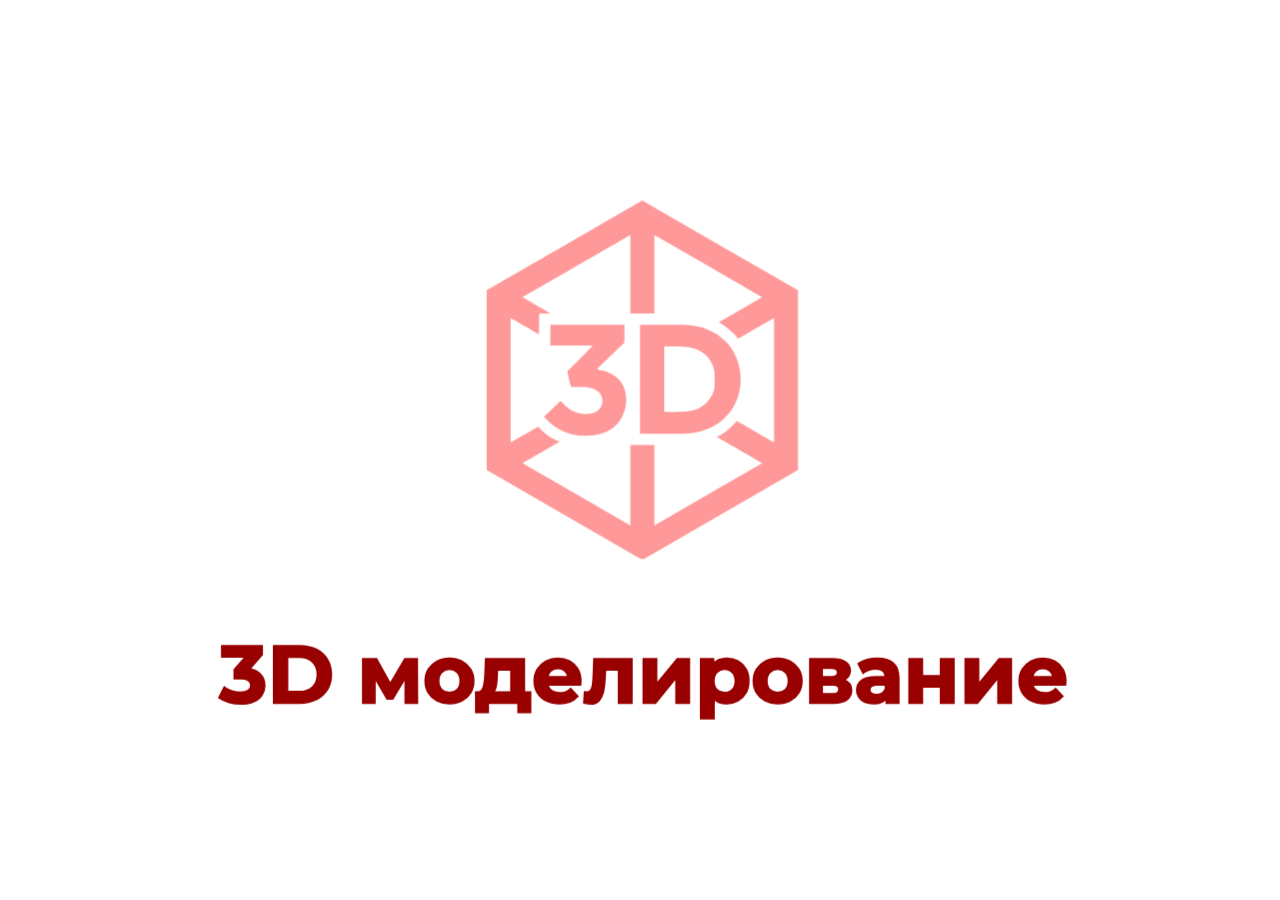
==== resources/animations/3dModelling.html @ aca8a54b "added main animations" ====
<html xmlns="http://www.w3.org/1999/xhtml">
<meta charset="UTF-8">
<head>
    <style>
        body{
            background-color:#ffffff;
            margin: 0px;
            height: 100%;
            overflow: hidden;
        }
        #lottie{
            background-color:#ffffff;
            width:100%;
            height:100%;
            display:block;
            overflow: hidden;
            transform: translate3d(0,0,0);
            text-align: center;
            opacity: 1;
        }

    </style>
</head>
<body>
<!-- build:scripto --><script>"undefined"!=typeof navigator&&function(t,e){"object"==typeof exports&&"undefined"!=typeof module?module.exports=e():"function"==typeof define&&define.amd?define(e):(t="undefined"!=typeof globalThis?globalThis:t||self).lottie=e()}(this,(function(){"use strict";var svgNS="http://www.w3.org/2000/svg",locationHref="",_useWebWorker=!1,initialDefaultFrame=-999999,setWebWorker=function(t){_useWebWorker=!!t},getWebWorker=function(){return _useWebWorker},setLocationHref=function(t){locationHref=t},getLocationHref=function(){return locationHref};function createTag(t){return document.createElement(t)}function extendPrototype(t,e){var i,r,s=t.length;for(i=0;i<s;i+=1)for(var a in r=t[i].prototype)Object.prototype.hasOwnProperty.call(r,a)&&(e.prototype[a]=r[a])}function getDescriptor(t,e){return Object.getOwnPropertyDescriptor(t,e)}function createProxyFunction(t){function e(){}return e.prototype=t,e}var audioControllerFactory=function(){function t(t){this.audios=[],this.audioFactory=t,this._volume=1,this._isMuted=!1}return t.prototype={addAudio:function(t){this.audios.push(t)},pause:function(){var t,e=this.audios.length;for(t=0;t<e;t+=1)this.audios[t].pause()},resume:function(){var t,e=this.audios.length;for(t=0;t<e;t+=1)this.audios[t].resume()},setRate:function(t){var e,i=this.audios.length;for(e=0;e<i;e+=1)this.audios[e].setRate(t)},createAudio:function(t){return this.audioFactory?this.audioFactory(t):window.Howl?new window.Howl({src:[t]}):{isPlaying:!1,play:function(){this.isPlaying=!0},seek:function(){this.isPlaying=!1},playing:function(){},rate:function(){},setVolume:function(){}}},setAudioFactory:function(t){this.audioFactory=t},setVolume:function(t){this._volume=t,this._updateVolume()},mute:function(){this._isMuted=!0,this._updateVolume()},unmute:function(){this._isMuted=!1,this._updateVolume()},getVolume:function(){return this._volume},_updateVolume:function(){var t,e=this.audios.length;for(t=0;t<e;t+=1)this.audios[t].volume(this._volume*(this._isMuted?0:1))}},function(){return new t}}(),createTypedArray=function(){function t(t,e){var i,r=0,s=[];switch(t){case"int16":case"uint8c":i=1;break;default:i=1.1}for(r=0;r<e;r+=1)s.push(i);return s}return"function"==typeof Uint8ClampedArray&&"function"==typeof Float32Array?function(e,i){return"float32"===e?new Float32Array(i):"int16"===e?new Int16Array(i):"uint8c"===e?new Uint8ClampedArray(i):t(e,i)}:t}();function createSizedArray(t){return Array.apply(null,{length:t})}function _typeof$6(t){return _typeof$6="function"==typeof Symbol&&"symbol"==typeof Symbol.iterator?function(t){return typeof t}:function(t){return t&&"function"==typeof Symbol&&t.constructor===Symbol&&t!==Symbol.prototype?"symbol":typeof t},_typeof$6(t)}var subframeEnabled=!0,expressionsPlugin=null,expressionsInterfaces=null,idPrefix$1="",isSafari=/^((?!chrome|android).)*safari/i.test(navigator.userAgent),_shouldRoundValues=!1,bmPow=Math.pow,bmSqrt=Math.sqrt,bmFloor=Math.floor,bmMax=Math.max,bmMin=Math.min,BMMath={};function ProjectInterface$1(){return{}}!function(){var t,e=["abs","acos","acosh","asin","asinh","atan","atanh","atan2","ceil","cbrt","expm1","clz32","cos","cosh","exp","floor","fround","hypot","imul","log","log1p","log2","log10","max","min","pow","random","round","sign","sin","sinh","sqrt","tan","tanh","trunc","E","LN10","LN2","LOG10E","LOG2E","PI","SQRT1_2","SQRT2"],i=e.length;for(t=0;t<i;t+=1)BMMath[e[t]]=Math[e[t]]}(),BMMath.random=Math.random,BMMath.abs=function(t){if("object"===_typeof$6(t)&&t.length){var e,i=createSizedArray(t.length),r=t.length;for(e=0;e<r;e+=1)i[e]=Math.abs(t[e]);return i}return Math.abs(t)};var defaultCurveSegments=150,degToRads=Math.PI/180,roundCorner=.5519;function roundValues(t){_shouldRoundValues=!!t}function bmRnd(t){return _shouldRoundValues?Math.round(t):t}function styleDiv(t){t.style.position="absolute",t.style.top=0,t.style.left=0,t.style.display="block",t.style.transformOrigin="0 0",t.style.webkitTransformOrigin="0 0",t.style.backfaceVisibility="visible",t.style.webkitBackfaceVisibility="visible",t.style.transformStyle="preserve-3d",t.style.webkitTransformStyle="preserve-3d",t.style.mozTransformStyle="preserve-3d"}function BMEnterFrameEvent(t,e,i,r){this.type=t,this.currentTime=e,this.totalTime=i,this.direction=r<0?-1:1}function BMCompleteEvent(t,e){this.type=t,this.direction=e<0?-1:1}function BMCompleteLoopEvent(t,e,i,r){this.type=t,this.currentLoop=i,this.totalLoops=e,this.direction=r<0?-1:1}function BMSegmentStartEvent(t,e,i){this.type=t,this.firstFrame=e,this.totalFrames=i}function BMDestroyEvent(t,e){this.type=t,this.target=e}function BMRenderFrameErrorEvent(t,e){this.type="renderFrameError",this.nativeError=t,this.currentTime=e}function BMConfigErrorEvent(t){this.type="configError",this.nativeError=t}function BMAnimationConfigErrorEvent(t,e){this.type=t,this.nativeError=e}var createElementID=(_count=0,function(){return idPrefix$1+"__lottie_element_"+(_count+=1)}),_count;function HSVtoRGB(t,e,i){var r,s,a,n,o,h,l,p;switch(h=i*(1-e),l=i*(1-(o=6*t-(n=Math.floor(6*t)))*e),p=i*(1-(1-o)*e),n%6){case 0:r=i,s=p,a=h;break;case 1:r=l,s=i,a=h;break;case 2:r=h,s=i,a=p;break;case 3:r=h,s=l,a=i;break;case 4:r=p,s=h,a=i;break;case 5:r=i,s=h,a=l}return[r,s,a]}function RGBtoHSV(t,e,i){var r,s=Math.max(t,e,i),a=Math.min(t,e,i),n=s-a,o=0===s?0:n/s,h=s/255;switch(s){case a:r=0;break;case t:r=e-i+n*(e<i?6:0),r/=6*n;break;case e:r=i-t+2*n,r/=6*n;break;case i:r=t-e+4*n,r/=6*n}return[r,o,h]}function addSaturationToRGB(t,e){var i=RGBtoHSV(255*t[0],255*t[1],255*t[2]);return i[1]+=e,i[1]>1?i[1]=1:i[1]<=0&&(i[1]=0),HSVtoRGB(i[0],i[1],i[2])}function addBrightnessToRGB(t,e){var i=RGBtoHSV(255*t[0],255*t[1],255*t[2]);return i[2]+=e,i[2]>1?i[2]=1:i[2]<0&&(i[2]=0),HSVtoRGB(i[0],i[1],i[2])}function addHueToRGB(t,e){var i=RGBtoHSV(255*t[0],255*t[1],255*t[2]);return i[0]+=e/360,i[0]>1?i[0]-=1:i[0]<0&&(i[0]+=1),HSVtoRGB(i[0],i[1],i[2])}var rgbToHex=function(){var t,e,i=[];for(t=0;t<256;t+=1)e=t.toString(16),i[t]=1===e.length?"0"+e:e;return function(t,e,r){return t<0&&(t=0),e<0&&(e=0),r<0&&(r=0),"#"+i[t]+i[e]+i[r]}}(),setSubframeEnabled=function(t){subframeEnabled=!!t},getSubframeEnabled=function(){return subframeEnabled},setExpressionsPlugin=function(t){expressionsPlugin=t},getExpressionsPlugin=function(){return expressionsPlugin},setExpressionInterfaces=function(t){expressionsInterfaces=t},getExpressionInterfaces=function(){return expressionsInterfaces},setDefaultCurveSegments=function(t){defaultCurveSegments=t},getDefaultCurveSegments=function(){return defaultCurveSegments},setIdPrefix=function(t){idPrefix$1=t},getIdPrefix=function(){return idPrefix$1};function createNS(t){return document.createElementNS(svgNS,t)}function _typeof$5(t){return _typeof$5="function"==typeof Symbol&&"symbol"==typeof Symbol.iterator?function(t){return typeof t}:function(t){return t&&"function"==typeof Symbol&&t.constructor===Symbol&&t!==Symbol.prototype?"symbol":typeof t},_typeof$5(t)}var dataManager=function(){var t,e,i=1,r=[],s={onmessage:function(){},postMessage:function(e){t({data:e})}},a={postMessage:function(t){s.onmessage({data:t})}};function n(){e||(e=function(e){if(window.Worker&&window.Blob&&getWebWorker()){var i=new Blob(["var _workerSelf = self; self.onmessage = ",e.toString()],{type:"text/javascript"}),r=URL.createObjectURL(i);return new Worker(r)}return t=e,s}((function(t){if(a.dataManager||(a.dataManager=function(){function t(s,a){var n,o,h,l,p,m,c=s.length;for(o=0;o<c;o+=1)if("ks"in(n=s[o])&&!n.completed){if(n.completed=!0,n.hasMask){var d=n.masksProperties;for(l=d.length,h=0;h<l;h+=1)if(d[h].pt.k.i)r(d[h].pt.k);else for(m=d[h].pt.k.length,p=0;p<m;p+=1)d[h].pt.k[p].s&&r(d[h].pt.k[p].s[0]),d[h].pt.k[p].e&&r(d[h].pt.k[p].e[0])}0===n.ty?(n.layers=e(n.refId,a),t(n.layers,a)):4===n.ty?i(n.shapes):5===n.ty&&f(n)}}function e(t,e){var i=function(t,e){for(var i=0,r=e.length;i<r;){if(e[i].id===t)return e[i];i+=1}return null}(t,e);return i?i.layers.__used?JSON.parse(JSON.stringify(i.layers)):(i.layers.__used=!0,i.layers):null}function i(t){var e,s,a;for(e=t.length-1;e>=0;e-=1)if("sh"===t[e].ty)if(t[e].ks.k.i)r(t[e].ks.k);else for(a=t[e].ks.k.length,s=0;s<a;s+=1)t[e].ks.k[s].s&&r(t[e].ks.k[s].s[0]),t[e].ks.k[s].e&&r(t[e].ks.k[s].e[0]);else"gr"===t[e].ty&&i(t[e].it)}function r(t){var e,i=t.i.length;for(e=0;e<i;e+=1)t.i[e][0]+=t.v[e][0],t.i[e][1]+=t.v[e][1],t.o[e][0]+=t.v[e][0],t.o[e][1]+=t.v[e][1]}function s(t,e){var i=e?e.split("."):[100,100,100];return t[0]>i[0]||!(i[0]>t[0])&&(t[1]>i[1]||!(i[1]>t[1])&&(t[2]>i[2]||!(i[2]>t[2])&&null))}var a,n=function(){var t=[4,4,14];function e(t){var e,i,r,s=t.length;for(e=0;e<s;e+=1)5===t[e].ty&&(r=void 0,r=(i=t[e]).t.d,i.t.d={k:[{s:r,t:0}]})}return function(i){if(s(t,i.v)&&(e(i.layers),i.assets)){var r,a=i.assets.length;for(r=0;r<a;r+=1)i.assets[r].layers&&e(i.assets[r].layers)}}}(),o=(a=[4,7,99],function(t){if(t.chars&&!s(a,t.v)){var e,r=t.chars.length;for(e=0;e<r;e+=1){var n=t.chars[e];n.data&&n.data.shapes&&(i(n.data.shapes),n.data.ip=0,n.data.op=99999,n.data.st=0,n.data.sr=1,n.data.ks={p:{k:[0,0],a:0},s:{k:[100,100],a:0},a:{k:[0,0],a:0},r:{k:0,a:0},o:{k:100,a:0}},t.chars[e].t||(n.data.shapes.push({ty:"no"}),n.data.shapes[0].it.push({p:{k:[0,0],a:0},s:{k:[100,100],a:0},a:{k:[0,0],a:0},r:{k:0,a:0},o:{k:100,a:0},sk:{k:0,a:0},sa:{k:0,a:0},ty:"tr"})))}}}),h=function(){var t=[5,7,15];function e(t){var e,i,r=t.length;for(e=0;e<r;e+=1)5===t[e].ty&&(i=void 0,"number"==typeof(i=t[e].t.p).a&&(i.a={a:0,k:i.a}),"number"==typeof i.p&&(i.p={a:0,k:i.p}),"number"==typeof i.r&&(i.r={a:0,k:i.r}))}return function(i){if(s(t,i.v)&&(e(i.layers),i.assets)){var r,a=i.assets.length;for(r=0;r<a;r+=1)i.assets[r].layers&&e(i.assets[r].layers)}}}(),l=function(){var t=[4,1,9];function e(t){var i,r,s,a=t.length;for(i=0;i<a;i+=1)if("gr"===t[i].ty)e(t[i].it);else if("fl"===t[i].ty||"st"===t[i].ty)if(t[i].c.k&&t[i].c.k[0].i)for(s=t[i].c.k.length,r=0;r<s;r+=1)t[i].c.k[r].s&&(t[i].c.k[r].s[0]/=255,t[i].c.k[r].s[1]/=255,t[i].c.k[r].s[2]/=255,t[i].c.k[r].s[3]/=255),t[i].c.k[r].e&&(t[i].c.k[r].e[0]/=255,t[i].c.k[r].e[1]/=255,t[i].c.k[r].e[2]/=255,t[i].c.k[r].e[3]/=255);else t[i].c.k[0]/=255,t[i].c.k[1]/=255,t[i].c.k[2]/=255,t[i].c.k[3]/=255}function i(t){var i,r=t.length;for(i=0;i<r;i+=1)4===t[i].ty&&e(t[i].shapes)}return function(e){if(s(t,e.v)&&(i(e.layers),e.assets)){var r,a=e.assets.length;for(r=0;r<a;r+=1)e.assets[r].layers&&i(e.assets[r].layers)}}}(),p=function(){var t=[4,4,18];function e(t){var i,r,s;for(i=t.length-1;i>=0;i-=1)if("sh"===t[i].ty)if(t[i].ks.k.i)t[i].ks.k.c=t[i].closed;else for(s=t[i].ks.k.length,r=0;r<s;r+=1)t[i].ks.k[r].s&&(t[i].ks.k[r].s[0].c=t[i].closed),t[i].ks.k[r].e&&(t[i].ks.k[r].e[0].c=t[i].closed);else"gr"===t[i].ty&&e(t[i].it)}function i(t){var i,r,s,a,n,o,h=t.length;for(r=0;r<h;r+=1){if((i=t[r]).hasMask){var l=i.masksProperties;for(a=l.length,s=0;s<a;s+=1)if(l[s].pt.k.i)l[s].pt.k.c=l[s].cl;else for(o=l[s].pt.k.length,n=0;n<o;n+=1)l[s].pt.k[n].s&&(l[s].pt.k[n].s[0].c=l[s].cl),l[s].pt.k[n].e&&(l[s].pt.k[n].e[0].c=l[s].cl)}4===i.ty&&e(i.shapes)}}return function(e){if(s(t,e.v)&&(i(e.layers),e.assets)){var r,a=e.assets.length;for(r=0;r<a;r+=1)e.assets[r].layers&&i(e.assets[r].layers)}}}();function f(t){0===t.t.a.length&&t.t.p}var m={completeData:function(i){i.__complete||(l(i),n(i),o(i),h(i),p(i),t(i.layers,i.assets),function(i,r){if(i){var s=0,a=i.length;for(s=0;s<a;s+=1)1===i[s].t&&(i[s].data.layers=e(i[s].data.refId,r),t(i[s].data.layers,r))}}(i.chars,i.assets),i.__complete=!0)}};return m.checkColors=l,m.checkChars=o,m.checkPathProperties=h,m.checkShapes=p,m.completeLayers=t,m}()),a.assetLoader||(a.assetLoader=function(){function t(t){var e=t.getResponseHeader("content-type");return e&&"json"===t.responseType&&-1!==e.indexOf("json")||t.response&&"object"===_typeof$5(t.response)?t.response:t.response&&"string"==typeof t.response?JSON.parse(t.response):t.responseText?JSON.parse(t.responseText):null}return{load:function(e,i,r,s){var a,n=new XMLHttpRequest;try{n.responseType="json"}catch(t){}n.onreadystatechange=function(){if(4===n.readyState)if(200===n.status)a=t(n),r(a);else try{a=t(n),r(a)}catch(t){s&&s(t)}};try{n.open(["G","E","T"].join(""),e,!0)}catch(t){n.open(["G","E","T"].join(""),i+"/"+e,!0)}n.send()}}}()),"loadAnimation"===t.data.type)a.assetLoader.load(t.data.path,t.data.fullPath,(function(e){a.dataManager.completeData(e),a.postMessage({id:t.data.id,payload:e,status:"success"})}),(function(){a.postMessage({id:t.data.id,status:"error"})}));else if("complete"===t.data.type){var e=t.data.animation;a.dataManager.completeData(e),a.postMessage({id:t.data.id,payload:e,status:"success"})}else"loadData"===t.data.type&&a.assetLoader.load(t.data.path,t.data.fullPath,(function(e){a.postMessage({id:t.data.id,payload:e,status:"success"})}),(function(){a.postMessage({id:t.data.id,status:"error"})}))})),e.onmessage=function(t){var e=t.data,i=e.id,s=r[i];r[i]=null,"success"===e.status?s.onComplete(e.payload):s.onError&&s.onError()})}function o(t,e){var s="processId_"+(i+=1);return r[s]={onComplete:t,onError:e},s}return{loadAnimation:function(t,i,r){n();var s=o(i,r);e.postMessage({type:"loadAnimation",path:t,fullPath:window.location.origin+window.location.pathname,id:s})},loadData:function(t,i,r){n();var s=o(i,r);e.postMessage({type:"loadData",path:t,fullPath:window.location.origin+window.location.pathname,id:s})},completeAnimation:function(t,i,r){n();var s=o(i,r);e.postMessage({type:"complete",animation:t,id:s})}}}(),ImagePreloader=function(){var t=function(){var t=createTag("canvas");t.width=1,t.height=1;var e=t.getContext("2d");return e.fillStyle="rgba(0,0,0,0)",e.fillRect(0,0,1,1),t}();function e(){this.loadedAssets+=1,this.loadedAssets===this.totalImages&&this.loadedFootagesCount===this.totalFootages&&this.imagesLoadedCb&&this.imagesLoadedCb(null)}function i(){this.loadedFootagesCount+=1,this.loadedAssets===this.totalImages&&this.loadedFootagesCount===this.totalFootages&&this.imagesLoadedCb&&this.imagesLoadedCb(null)}function r(t,e,i){var r="";if(t.e)r=t.p;else if(e){var s=t.p;-1!==s.indexOf("images/")&&(s=s.split("/")[1]),r=e+s}else r=i,r+=t.u?t.u:"",r+=t.p;return r}function s(t){var e=0,i=setInterval(function(){(t.getBBox().width||e>500)&&(this._imageLoaded(),clearInterval(i)),e+=1}.bind(this),50)}function a(t){var e={assetData:t},i=r(t,this.assetsPath,this.path);return dataManager.loadData(i,function(t){e.img=t,this._footageLoaded()}.bind(this),function(){e.img={},this._footageLoaded()}.bind(this)),e}function n(){this._imageLoaded=e.bind(this),this._footageLoaded=i.bind(this),this.testImageLoaded=s.bind(this),this.createFootageData=a.bind(this),this.assetsPath="",this.path="",this.totalImages=0,this.totalFootages=0,this.loadedAssets=0,this.loadedFootagesCount=0,this.imagesLoadedCb=null,this.images=[]}return n.prototype={loadAssets:function(t,e){var i;this.imagesLoadedCb=e;var r=t.length;for(i=0;i<r;i+=1)t[i].layers||(t[i].t&&"seq"!==t[i].t?3===t[i].t&&(this.totalFootages+=1,this.images.push(this.createFootageData(t[i]))):(this.totalImages+=1,this.images.push(this._createImageData(t[i]))))},setAssetsPath:function(t){this.assetsPath=t||""},setPath:function(t){this.path=t||""},loadedImages:function(){return this.totalImages===this.loadedAssets},loadedFootages:function(){return this.totalFootages===this.loadedFootagesCount},destroy:function(){this.imagesLoadedCb=null,this.images.length=0},getAsset:function(t){for(var e=0,i=this.images.length;e<i;){if(this.images[e].assetData===t)return this.images[e].img;e+=1}return null},createImgData:function(e){var i=r(e,this.assetsPath,this.path),s=createTag("img");s.crossOrigin="anonymous",s.addEventListener("load",this._imageLoaded,!1),s.addEventListener("error",function(){a.img=t,this._imageLoaded()}.bind(this),!1),s.src=i;var a={img:s,assetData:e};return a},createImageData:function(e){var i=r(e,this.assetsPath,this.path),s=createNS("image");isSafari?this.testImageLoaded(s):s.addEventListener("load",this._imageLoaded,!1),s.addEventListener("error",function(){a.img=t,this._imageLoaded()}.bind(this),!1),s.setAttributeNS("http://www.w3.org/1999/xlink","href",i),this._elementHelper.append?this._elementHelper.append(s):this._elementHelper.appendChild(s);var a={img:s,assetData:e};return a},imageLoaded:e,footageLoaded:i,setCacheType:function(t,e){"svg"===t?(this._elementHelper=e,this._createImageData=this.createImageData.bind(this)):this._createImageData=this.createImgData.bind(this)}},n}();function BaseEvent(){}BaseEvent.prototype={triggerEvent:function(t,e){if(this._cbs[t])for(var i=this._cbs[t],r=0;r<i.length;r+=1)i[r](e)},addEventListener:function(t,e){return this._cbs[t]||(this._cbs[t]=[]),this._cbs[t].push(e),function(){this.removeEventListener(t,e)}.bind(this)},removeEventListener:function(t,e){if(e){if(this._cbs[t]){for(var i=0,r=this._cbs[t].length;i<r;)this._cbs[t][i]===e&&(this._cbs[t].splice(i,1),i-=1,r-=1),i+=1;this._cbs[t].length||(this._cbs[t]=null)}}else this._cbs[t]=null}};var markerParser=function(){function t(t){for(var e,i=t.split("\r\n"),r={},s=0,a=0;a<i.length;a+=1)2===(e=i[a].split(":")).length&&(r[e[0]]=e[1].trim(),s+=1);if(0===s)throw new Error;return r}return function(e){for(var i=[],r=0;r<e.length;r+=1){var s=e[r],a={time:s.tm,duration:s.dr};try{a.payload=JSON.parse(e[r].cm)}catch(i){try{a.payload=t(e[r].cm)}catch(t){a.payload={name:e[r].cm}}}i.push(a)}return i}}(),ProjectInterface=function(){function t(t){this.compositions.push(t)}return function(){function e(t){for(var e=0,i=this.compositions.length;e<i;){if(this.compositions[e].data&&this.compositions[e].data.nm===t)return this.compositions[e].prepareFrame&&this.compositions[e].data.xt&&this.compositions[e].prepareFrame(this.currentFrame),this.compositions[e].compInterface;e+=1}return null}return e.compositions=[],e.currentFrame=0,e.registerComposition=t,e}}(),renderers={},registerRenderer=function(t,e){renderers[t]=e};function getRenderer(t){return renderers[t]}function getRegisteredRenderer(){if(renderers.canvas)return"canvas";for(var t in renderers)if(renderers[t])return t;return""}function _typeof$4(t){return _typeof$4="function"==typeof Symbol&&"symbol"==typeof Symbol.iterator?function(t){return typeof t}:function(t){return t&&"function"==typeof Symbol&&t.constructor===Symbol&&t!==Symbol.prototype?"symbol":typeof t},_typeof$4(t)}var AnimationItem=function(){this._cbs=[],this.name="",this.path="",this.isLoaded=!1,this.currentFrame=0,this.currentRawFrame=0,this.firstFrame=0,this.totalFrames=0,this.frameRate=0,this.frameMult=0,this.playSpeed=1,this.playDirection=1,this.playCount=0,this.animationData={},this.assets=[],this.isPaused=!0,this.autoplay=!1,this.loop=!0,this.renderer=null,this.animationID=createElementID(),this.assetsPath="",this.timeCompleted=0,this.segmentPos=0,this.isSubframeEnabled=getSubframeEnabled(),this.segments=[],this._idle=!0,this._completedLoop=!1,this.projectInterface=ProjectInterface(),this.imagePreloader=new ImagePreloader,this.audioController=audioControllerFactory(),this.markers=[],this.configAnimation=this.configAnimation.bind(this),this.onSetupError=this.onSetupError.bind(this),this.onSegmentComplete=this.onSegmentComplete.bind(this),this.drawnFrameEvent=new BMEnterFrameEvent("drawnFrame",0,0,0),this.expressionsPlugin=getExpressionsPlugin()};extendPrototype([BaseEvent],AnimationItem),AnimationItem.prototype.setParams=function(t){(t.wrapper||t.container)&&(this.wrapper=t.wrapper||t.container);var e="svg";t.animType?e=t.animType:t.renderer&&(e=t.renderer);var i=getRenderer(e);this.renderer=new i(this,t.rendererSettings),this.imagePreloader.setCacheType(e,this.renderer.globalData.defs),this.renderer.setProjectInterface(this.projectInterface),this.animType=e,""===t.loop||null===t.loop||void 0===t.loop||!0===t.loop?this.loop=!0:!1===t.loop?this.loop=!1:this.loop=parseInt(t.loop,10),this.autoplay=!("autoplay"in t)||t.autoplay,this.name=t.name?t.name:"",this.autoloadSegments=!Object.prototype.hasOwnProperty.call(t,"autoloadSegments")||t.autoloadSegments,this.assetsPath=t.assetsPath,this.initialSegment=t.initialSegment,t.audioFactory&&this.audioController.setAudioFactory(t.audioFactory),t.animationData?this.setupAnimation(t.animationData):t.path&&(-1!==t.path.lastIndexOf("\\")?this.path=t.path.substr(0,t.path.lastIndexOf("\\")+1):this.path=t.path.substr(0,t.path.lastIndexOf("/")+1),this.fileName=t.path.substr(t.path.lastIndexOf("/")+1),this.fileName=this.fileName.substr(0,this.fileName.lastIndexOf(".json")),dataManager.loadAnimation(t.path,this.configAnimation,this.onSetupError))},AnimationItem.prototype.onSetupError=function(){this.trigger("data_failed")},AnimationItem.prototype.setupAnimation=function(t){dataManager.completeAnimation(t,this.configAnimation)},AnimationItem.prototype.setData=function(t,e){e&&"object"!==_typeof$4(e)&&(e=JSON.parse(e));var i={wrapper:t,animationData:e},r=t.attributes;i.path=r.getNamedItem("data-animation-path")?r.getNamedItem("data-animation-path").value:r.getNamedItem("data-bm-path")?r.getNamedItem("data-bm-path").value:r.getNamedItem("bm-path")?r.getNamedItem("bm-path").value:"",i.animType=r.getNamedItem("data-anim-type")?r.getNamedItem("data-anim-type").value:r.getNamedItem("data-bm-type")?r.getNamedItem("data-bm-type").value:r.getNamedItem("bm-type")?r.getNamedItem("bm-type").value:r.getNamedItem("data-bm-renderer")?r.getNamedItem("data-bm-renderer").value:r.getNamedItem("bm-renderer")?r.getNamedItem("bm-renderer").value:getRegisteredRenderer()||"canvas";var s=r.getNamedItem("data-anim-loop")?r.getNamedItem("data-anim-loop").value:r.getNamedItem("data-bm-loop")?r.getNamedItem("data-bm-loop").value:r.getNamedItem("bm-loop")?r.getNamedItem("bm-loop").value:"";"false"===s?i.loop=!1:"true"===s?i.loop=!0:""!==s&&(i.loop=parseInt(s,10));var a=r.getNamedItem("data-anim-autoplay")?r.getNamedItem("data-anim-autoplay").value:r.getNamedItem("data-bm-autoplay")?r.getNamedItem("data-bm-autoplay").value:!r.getNamedItem("bm-autoplay")||r.getNamedItem("bm-autoplay").value;i.autoplay="false"!==a,i.name=r.getNamedItem("data-name")?r.getNamedItem("data-name").value:r.getNamedItem("data-bm-name")?r.getNamedItem("data-bm-name").value:r.getNamedItem("bm-name")?r.getNamedItem("bm-name").value:"","false"===(r.getNamedItem("data-anim-prerender")?r.getNamedItem("data-anim-prerender").value:r.getNamedItem("data-bm-prerender")?r.getNamedItem("data-bm-prerender").value:r.getNamedItem("bm-prerender")?r.getNamedItem("bm-prerender").value:"")&&(i.prerender=!1),i.path?this.setParams(i):this.trigger("destroy")},AnimationItem.prototype.includeLayers=function(t){t.op>this.animationData.op&&(this.animationData.op=t.op,this.totalFrames=Math.floor(t.op-this.animationData.ip));var e,i,r=this.animationData.layers,s=r.length,a=t.layers,n=a.length;for(i=0;i<n;i+=1)for(e=0;e<s;){if(r[e].id===a[i].id){r[e]=a[i];break}e+=1}if((t.chars||t.fonts)&&(this.renderer.globalData.fontManager.addChars(t.chars),this.renderer.globalData.fontManager.addFonts(t.fonts,this.renderer.globalData.defs)),t.assets)for(s=t.assets.length,e=0;e<s;e+=1)this.animationData.assets.push(t.assets[e]);this.animationData.__complete=!1,dataManager.completeAnimation(this.animationData,this.onSegmentComplete)},AnimationItem.prototype.onSegmentComplete=function(t){this.animationData=t;var e=getExpressionsPlugin();e&&e.initExpressions(this),this.loadNextSegment()},AnimationItem.prototype.loadNextSegment=function(){var t=this.animationData.segments;if(!t||0===t.length||!this.autoloadSegments)return this.trigger("data_ready"),void(this.timeCompleted=this.totalFrames);var e=t.shift();this.timeCompleted=e.time*this.frameRate;var i=this.path+this.fileName+"_"+this.segmentPos+".json";this.segmentPos+=1,dataManager.loadData(i,this.includeLayers.bind(this),function(){this.trigger("data_failed")}.bind(this))},AnimationItem.prototype.loadSegments=function(){this.animationData.segments||(this.timeCompleted=this.totalFrames),this.loadNextSegment()},AnimationItem.prototype.imagesLoaded=function(){this.trigger("loaded_images"),this.checkLoaded()},AnimationItem.prototype.preloadImages=function(){this.imagePreloader.setAssetsPath(this.assetsPath),this.imagePreloader.setPath(this.path),this.imagePreloader.loadAssets(this.animationData.assets,this.imagesLoaded.bind(this))},AnimationItem.prototype.configAnimation=function(t){if(this.renderer)try{this.animationData=t,this.initialSegment?(this.totalFrames=Math.floor(this.initialSegment[1]-this.initialSegment[0]),this.firstFrame=Math.round(this.initialSegment[0])):(this.totalFrames=Math.floor(this.animationData.op-this.animationData.ip),this.firstFrame=Math.round(this.animationData.ip)),this.renderer.configAnimation(t),t.assets||(t.assets=[]),this.assets=this.animationData.assets,this.frameRate=this.animationData.fr,this.frameMult=this.animationData.fr/1e3,this.renderer.searchExtraCompositions(t.assets),this.markers=markerParser(t.markers||[]),this.trigger("config_ready"),this.preloadImages(),this.loadSegments(),this.updaFrameModifier(),this.waitForFontsLoaded(),this.isPaused&&this.audioController.pause()}catch(t){this.triggerConfigError(t)}},AnimationItem.prototype.waitForFontsLoaded=function(){this.renderer&&(this.renderer.globalData.fontManager.isLoaded?this.checkLoaded():setTimeout(this.waitForFontsLoaded.bind(this),20))},AnimationItem.prototype.checkLoaded=function(){if(!this.isLoaded&&this.renderer.globalData.fontManager.isLoaded&&(this.imagePreloader.loadedImages()||"canvas"!==this.renderer.rendererType)&&this.imagePreloader.loadedFootages()){this.isLoaded=!0;var t=getExpressionsPlugin();t&&t.initExpressions(this),this.renderer.initItems(),setTimeout(function(){this.trigger("DOMLoaded")}.bind(this),0),this.gotoFrame(),this.autoplay&&this.play()}},AnimationItem.prototype.resize=function(t,e){var i="number"==typeof t?t:void 0,r="number"==typeof e?e:void 0;this.renderer.updateContainerSize(i,r)},AnimationItem.prototype.setSubframe=function(t){this.isSubframeEnabled=!!t},AnimationItem.prototype.gotoFrame=function(){this.currentFrame=this.isSubframeEnabled?this.currentRawFrame:~~this.currentRawFrame,this.timeCompleted!==this.totalFrames&&this.currentFrame>this.timeCompleted&&(this.currentFrame=this.timeCompleted),this.trigger("enterFrame"),this.renderFrame(),this.trigger("drawnFrame")},AnimationItem.prototype.renderFrame=function(){if(!1!==this.isLoaded&&this.renderer)try{this.expressionsPlugin&&this.expressionsPlugin.resetFrame(),this.renderer.renderFrame(this.currentFrame+this.firstFrame)}catch(t){this.triggerRenderFrameError(t)}},AnimationItem.prototype.play=function(t){t&&this.name!==t||!0===this.isPaused&&(this.isPaused=!1,this.trigger("_play"),this.audioController.resume(),this._idle&&(this._idle=!1,this.trigger("_active")))},AnimationItem.prototype.pause=function(t){t&&this.name!==t||!1===this.isPaused&&(this.isPaused=!0,this.trigger("_pause"),this._idle=!0,this.trigger("_idle"),this.audioController.pause())},AnimationItem.prototype.togglePause=function(t){t&&this.name!==t||(!0===this.isPaused?this.play():this.pause())},AnimationItem.prototype.stop=function(t){t&&this.name!==t||(this.pause(),this.playCount=0,this._completedLoop=!1,this.setCurrentRawFrameValue(0))},AnimationItem.prototype.getMarkerData=function(t){for(var e,i=0;i<this.markers.length;i+=1)if((e=this.markers[i]).payload&&e.payload.name===t)return e;return null},AnimationItem.prototype.goToAndStop=function(t,e,i){if(!i||this.name===i){var r=Number(t);if(isNaN(r)){var s=this.getMarkerData(t);s&&this.goToAndStop(s.time,!0)}else e?this.setCurrentRawFrameValue(t):this.setCurrentRawFrameValue(t*this.frameModifier);this.pause()}},AnimationItem.prototype.goToAndPlay=function(t,e,i){if(!i||this.name===i){var r=Number(t);if(isNaN(r)){var s=this.getMarkerData(t);s&&(s.duration?this.playSegments([s.time,s.time+s.duration],!0):this.goToAndStop(s.time,!0))}else this.goToAndStop(r,e,i);this.play()}},AnimationItem.prototype.advanceTime=function(t){if(!0!==this.isPaused&&!1!==this.isLoaded){var e=this.currentRawFrame+t*this.frameModifier,i=!1;e>=this.totalFrames-1&&this.frameModifier>0?this.loop&&this.playCount!==this.loop?e>=this.totalFrames?(this.playCount+=1,this.checkSegments(e%this.totalFrames)||(this.setCurrentRawFrameValue(e%this.totalFrames),this._completedLoop=!0,this.trigger("loopComplete"))):this.setCurrentRawFrameValue(e):this.checkSegments(e>this.totalFrames?e%this.totalFrames:0)||(i=!0,e=this.totalFrames-1):e<0?this.checkSegments(e%this.totalFrames)||(!this.loop||this.playCount--<=0&&!0!==this.loop?(i=!0,e=0):(this.setCurrentRawFrameValue(this.totalFrames+e%this.totalFrames),this._completedLoop?this.trigger("loopComplete"):this._completedLoop=!0)):this.setCurrentRawFrameValue(e),i&&(this.setCurrentRawFrameValue(e),this.pause(),this.trigger("complete"))}},AnimationItem.prototype.adjustSegment=function(t,e){this.playCount=0,t[1]<t[0]?(this.frameModifier>0&&(this.playSpeed<0?this.setSpeed(-this.playSpeed):this.setDirection(-1)),this.totalFrames=t[0]-t[1],this.timeCompleted=this.totalFrames,this.firstFrame=t[1],this.setCurrentRawFrameValue(this.totalFrames-.001-e)):t[1]>t[0]&&(this.frameModifier<0&&(this.playSpeed<0?this.setSpeed(-this.playSpeed):this.setDirection(1)),this.totalFrames=t[1]-t[0],this.timeCompleted=this.totalFrames,this.firstFrame=t[0],this.setCurrentRawFrameValue(.001+e)),this.trigger("segmentStart")},AnimationItem.prototype.setSegment=function(t,e){var i=-1;this.isPaused&&(this.currentRawFrame+this.firstFrame<t?i=t:this.currentRawFrame+this.firstFrame>e&&(i=e-t)),this.firstFrame=t,this.totalFrames=e-t,this.timeCompleted=this.totalFrames,-1!==i&&this.goToAndStop(i,!0)},AnimationItem.prototype.playSegments=function(t,e){if(e&&(this.segments.length=0),"object"===_typeof$4(t[0])){var i,r=t.length;for(i=0;i<r;i+=1)this.segments.push(t[i])}else this.segments.push(t);this.segments.length&&e&&this.adjustSegment(this.segments.shift(),0),this.isPaused&&this.play()},AnimationItem.prototype.resetSegments=function(t){this.segments.length=0,this.segments.push([this.animationData.ip,this.animationData.op]),t&&this.checkSegments(0)},AnimationItem.prototype.checkSegments=function(t){return!!this.segments.length&&(this.adjustSegment(this.segments.shift(),t),!0)},AnimationItem.prototype.destroy=function(t){t&&this.name!==t||!this.renderer||(this.renderer.destroy(),this.imagePreloader.destroy(),this.trigger("destroy"),this._cbs=null,this.onEnterFrame=null,this.onLoopComplete=null,this.onComplete=null,this.onSegmentStart=null,this.onDestroy=null,this.renderer=null,this.expressionsPlugin=null,this.imagePreloader=null,this.projectInterface=null)},AnimationItem.prototype.setCurrentRawFrameValue=function(t){this.currentRawFrame=t,this.gotoFrame()},AnimationItem.prototype.setSpeed=function(t){this.playSpeed=t,this.updaFrameModifier()},AnimationItem.prototype.setDirection=function(t){this.playDirection=t<0?-1:1,this.updaFrameModifier()},AnimationItem.prototype.setLoop=function(t){this.loop=t},AnimationItem.prototype.setVolume=function(t,e){e&&this.name!==e||this.audioController.setVolume(t)},AnimationItem.prototype.getVolume=function(){return this.audioController.getVolume()},AnimationItem.prototype.mute=function(t){t&&this.name!==t||this.audioController.mute()},AnimationItem.prototype.unmute=function(t){t&&this.name!==t||this.audioController.unmute()},AnimationItem.prototype.updaFrameModifier=function(){this.frameModifier=this.frameMult*this.playSpeed*this.playDirection,this.audioController.setRate(this.playSpeed*this.playDirection)},AnimationItem.prototype.getPath=function(){return this.path},AnimationItem.prototype.getAssetsPath=function(t){var e="";if(t.e)e=t.p;else if(this.assetsPath){var i=t.p;-1!==i.indexOf("images/")&&(i=i.split("/")[1]),e=this.assetsPath+i}else e=this.path,e+=t.u?t.u:"",e+=t.p;return e},AnimationItem.prototype.getAssetData=function(t){for(var e=0,i=this.assets.length;e<i;){if(t===this.assets[e].id)return this.assets[e];e+=1}return null},AnimationItem.prototype.hide=function(){this.renderer.hide()},AnimationItem.prototype.show=function(){this.renderer.show()},AnimationItem.prototype.getDuration=function(t){return t?this.totalFrames:this.totalFrames/this.frameRate},AnimationItem.prototype.updateDocumentData=function(t,e,i){try{this.renderer.getElementByPath(t).updateDocumentData(e,i)}catch(t){}},AnimationItem.prototype.trigger=function(t){if(this._cbs&&this._cbs[t])switch(t){case"enterFrame":this.triggerEvent(t,new BMEnterFrameEvent(t,this.currentFrame,this.totalFrames,this.frameModifier));break;case"drawnFrame":this.drawnFrameEvent.currentTime=this.currentFrame,this.drawnFrameEvent.totalTime=this.totalFrames,this.drawnFrameEvent.direction=this.frameModifier,this.triggerEvent(t,this.drawnFrameEvent);break;case"loopComplete":this.triggerEvent(t,new BMCompleteLoopEvent(t,this.loop,this.playCount,this.frameMult));break;case"complete":this.triggerEvent(t,new BMCompleteEvent(t,this.frameMult));break;case"segmentStart":this.triggerEvent(t,new BMSegmentStartEvent(t,this.firstFrame,this.totalFrames));break;case"destroy":this.triggerEvent(t,new BMDestroyEvent(t,this));break;default:this.triggerEvent(t)}"enterFrame"===t&&this.onEnterFrame&&this.onEnterFrame.call(this,new BMEnterFrameEvent(t,this.currentFrame,this.totalFrames,this.frameMult)),"loopComplete"===t&&this.onLoopComplete&&this.onLoopComplete.call(this,new BMCompleteLoopEvent(t,this.loop,this.playCount,this.frameMult)),"complete"===t&&this.onComplete&&this.onComplete.call(this,new BMCompleteEvent(t,this.frameMult)),"segmentStart"===t&&this.onSegmentStart&&this.onSegmentStart.call(this,new BMSegmentStartEvent(t,this.firstFrame,this.totalFrames)),"destroy"===t&&this.onDestroy&&this.onDestroy.call(this,new BMDestroyEvent(t,this))},AnimationItem.prototype.triggerRenderFrameError=function(t){var e=new BMRenderFrameErrorEvent(t,this.currentFrame);this.triggerEvent("error",e),this.onError&&this.onError.call(this,e)},AnimationItem.prototype.triggerConfigError=function(t){var e=new BMConfigErrorEvent(t,this.currentFrame);this.triggerEvent("error",e),this.onError&&this.onError.call(this,e)};var animationManager=function(){var t={},e=[],i=0,r=0,s=0,a=!0,n=!1;function o(t){for(var i=0,s=t.target;i<r;)e[i].animation===s&&(e.splice(i,1),i-=1,r-=1,s.isPaused||p()),i+=1}function h(t,i){if(!t)return null;for(var s=0;s<r;){if(e[s].elem===t&&null!==e[s].elem)return e[s].animation;s+=1}var a=new AnimationItem;return f(a,t),a.setData(t,i),a}function l(){s+=1,d()}function p(){s-=1}function f(t,i){t.addEventListener("destroy",o),t.addEventListener("_active",l),t.addEventListener("_idle",p),e.push({elem:i,animation:t}),r+=1}function m(t){var o,h=t-i;for(o=0;o<r;o+=1)e[o].animation.advanceTime(h);i=t,s&&!n?window.requestAnimationFrame(m):a=!0}function c(t){i=t,window.requestAnimationFrame(m)}function d(){!n&&s&&a&&(window.requestAnimationFrame(c),a=!1)}return t.registerAnimation=h,t.loadAnimation=function(t){var e=new AnimationItem;return f(e,null),e.setParams(t),e},t.setSpeed=function(t,i){var s;for(s=0;s<r;s+=1)e[s].animation.setSpeed(t,i)},t.setDirection=function(t,i){var s;for(s=0;s<r;s+=1)e[s].animation.setDirection(t,i)},t.play=function(t){var i;for(i=0;i<r;i+=1)e[i].animation.play(t)},t.pause=function(t){var i;for(i=0;i<r;i+=1)e[i].animation.pause(t)},t.stop=function(t){var i;for(i=0;i<r;i+=1)e[i].animation.stop(t)},t.togglePause=function(t){var i;for(i=0;i<r;i+=1)e[i].animation.togglePause(t)},t.searchAnimations=function(t,e,i){var r,s=[].concat([].slice.call(document.getElementsByClassName("lottie")),[].slice.call(document.getElementsByClassName("bodymovin"))),a=s.length;for(r=0;r<a;r+=1)i&&s[r].setAttribute("data-bm-type",i),h(s[r],t);if(e&&0===a){i||(i="svg");var n=document.getElementsByTagName("body")[0];n.innerText="";var o=createTag("div");o.style.width="100%",o.style.height="100%",o.setAttribute("data-bm-type",i),n.appendChild(o),h(o,t)}},t.resize=function(){var t;for(t=0;t<r;t+=1)e[t].animation.resize()},t.goToAndStop=function(t,i,s){var a;for(a=0;a<r;a+=1)e[a].animation.goToAndStop(t,i,s)},t.destroy=function(t){var i;for(i=r-1;i>=0;i-=1)e[i].animation.destroy(t)},t.freeze=function(){n=!0},t.unfreeze=function(){n=!1,d()},t.setVolume=function(t,i){var s;for(s=0;s<r;s+=1)e[s].animation.setVolume(t,i)},t.mute=function(t){var i;for(i=0;i<r;i+=1)e[i].animation.mute(t)},t.unmute=function(t){var i;for(i=0;i<r;i+=1)e[i].animation.unmute(t)},t.getRegisteredAnimations=function(){var t,i=e.length,r=[];for(t=0;t<i;t+=1)r.push(e[t].animation);return r},t}(),BezierFactory=function(){var t={getBezierEasing:function(t,i,r,s,a){var n=a||("bez_"+t+"_"+i+"_"+r+"_"+s).replace(/\./g,"p");if(e[n])return e[n];var o=new l([t,i,r,s]);return e[n]=o,o}},e={};var i=.1,r="function"==typeof Float32Array;function s(t,e){return 1-3*e+3*t}function a(t,e){return 3*e-6*t}function n(t){return 3*t}function o(t,e,i){return((s(e,i)*t+a(e,i))*t+n(e))*t}function h(t,e,i){return 3*s(e,i)*t*t+2*a(e,i)*t+n(e)}function l(t){this._p=t,this._mSampleValues=r?new Float32Array(11):new Array(11),this._precomputed=!1,this.get=this.get.bind(this)}return l.prototype={get:function(t){var e=this._p[0],i=this._p[1],r=this._p[2],s=this._p[3];return this._precomputed||this._precompute(),e===i&&r===s?t:0===t?0:1===t?1:o(this._getTForX(t),i,s)},_precompute:function(){var t=this._p[0],e=this._p[1],i=this._p[2],r=this._p[3];this._precomputed=!0,t===e&&i===r||this._calcSampleValues()},_calcSampleValues:function(){for(var t=this._p[0],e=this._p[2],r=0;r<11;++r)this._mSampleValues[r]=o(r*i,t,e)},_getTForX:function(t){for(var e=this._p[0],r=this._p[2],s=this._mSampleValues,a=0,n=1;10!==n&&s[n]<=t;++n)a+=i;var l=a+(t-s[--n])/(s[n+1]-s[n])*i,p=h(l,e,r);return p>=.001?function(t,e,i,r){for(var s=0;s<4;++s){var a=h(e,i,r);if(0===a)return e;e-=(o(e,i,r)-t)/a}return e}(t,l,e,r):0===p?l:function(t,e,i,r,s){var a,n,h=0;do{(a=o(n=e+(i-e)/2,r,s)-t)>0?i=n:e=n}while(Math.abs(a)>1e-7&&++h<10);return n}(t,a,a+i,e,r)}},t}(),pooling={double:function(t){return t.concat(createSizedArray(t.length))}},poolFactory=function(t,e,i){var r=0,s=t,a=createSizedArray(s);return{newElement:function(){return r?a[r-=1]:e()},release:function(t){r===s&&(a=pooling.double(a),s*=2),i&&i(t),a[r]=t,r+=1}}},bezierLengthPool=poolFactory(8,(function(){return{addedLength:0,percents:createTypedArray("float32",getDefaultCurveSegments()),lengths:createTypedArray("float32",getDefaultCurveSegments())}})),segmentsLengthPool=poolFactory(8,(function(){return{lengths:[],totalLength:0}}),(function(t){var e,i=t.lengths.length;for(e=0;e<i;e+=1)bezierLengthPool.release(t.lengths[e]);t.lengths.length=0}));function bezFunction(){var t=Math;function e(t,e,i,r,s,a){var n=t*r+e*s+i*a-s*r-a*t-i*e;return n>-.001&&n<.001}var i=function(t,e,i,r){var s,a,n,o,h,l,p=getDefaultCurveSegments(),f=0,m=[],c=[],d=bezierLengthPool.newElement();for(n=i.length,s=0;s<p;s+=1){for(h=s/(p-1),l=0,a=0;a<n;a+=1)o=bmPow(1-h,3)*t[a]+3*bmPow(1-h,2)*h*i[a]+3*(1-h)*bmPow(h,2)*r[a]+bmPow(h,3)*e[a],m[a]=o,null!==c[a]&&(l+=bmPow(m[a]-c[a],2)),c[a]=m[a];l&&(f+=l=bmSqrt(l)),d.percents[s]=h,d.lengths[s]=f}return d.addedLength=f,d};function r(t){this.segmentLength=0,this.points=new Array(t)}function s(t,e){this.partialLength=t,this.point=e}var a,n=(a={},function(t,i,n,o){var h=(t[0]+"_"+t[1]+"_"+i[0]+"_"+i[1]+"_"+n[0]+"_"+n[1]+"_"+o[0]+"_"+o[1]).replace(/\./g,"p");if(!a[h]){var l,p,f,m,c,d,u,y=getDefaultCurveSegments(),g=0,v=null;2===t.length&&(t[0]!==i[0]||t[1]!==i[1])&&e(t[0],t[1],i[0],i[1],t[0]+n[0],t[1]+n[1])&&e(t[0],t[1],i[0],i[1],i[0]+o[0],i[1]+o[1])&&(y=2);var b=new r(y);for(f=n.length,l=0;l<y;l+=1){for(u=createSizedArray(f),c=l/(y-1),d=0,p=0;p<f;p+=1)m=bmPow(1-c,3)*t[p]+3*bmPow(1-c,2)*c*(t[p]+n[p])+3*(1-c)*bmPow(c,2)*(i[p]+o[p])+bmPow(c,3)*i[p],u[p]=m,null!==v&&(d+=bmPow(u[p]-v[p],2));g+=d=bmSqrt(d),b.points[l]=new s(d,u),v=u}b.segmentLength=g,a[h]=b}return a[h]});function o(t,e){var i=e.percents,r=e.lengths,s=i.length,a=bmFloor((s-1)*t),n=t*e.addedLength,o=0;if(a===s-1||0===a||n===r[a])return i[a];for(var h=r[a]>n?-1:1,l=!0;l;)if(r[a]<=n&&r[a+1]>n?(o=(n-r[a])/(r[a+1]-r[a]),l=!1):a+=h,a<0||a>=s-1){if(a===s-1)return i[a];l=!1}return i[a]+(i[a+1]-i[a])*o}var h=createTypedArray("float32",8);return{getSegmentsLength:function(t){var e,r=segmentsLengthPool.newElement(),s=t.c,a=t.v,n=t.o,o=t.i,h=t._length,l=r.lengths,p=0;for(e=0;e<h-1;e+=1)l[e]=i(a[e],a[e+1],n[e],o[e+1]),p+=l[e].addedLength;return s&&h&&(l[e]=i(a[e],a[0],n[e],o[0]),p+=l[e].addedLength),r.totalLength=p,r},getNewSegment:function(e,i,r,s,a,n,l){a<0?a=0:a>1&&(a=1);var p,f=o(a,l),m=o(n=n>1?1:n,l),c=e.length,d=1-f,u=1-m,y=d*d*d,g=f*d*d*3,v=f*f*d*3,b=f*f*f,x=d*d*u,P=f*d*u+d*f*u+d*d*m,E=f*f*u+d*f*m+f*d*m,S=f*f*m,C=d*u*u,_=f*u*u+d*m*u+d*u*m,A=f*m*u+d*m*m+f*u*m,T=f*m*m,M=u*u*u,k=m*u*u+u*m*u+u*u*m,D=m*m*u+u*m*m+m*u*m,F=m*m*m;for(p=0;p<c;p+=1)h[4*p]=t.round(1e3*(y*e[p]+g*r[p]+v*s[p]+b*i[p]))/1e3,h[4*p+1]=t.round(1e3*(x*e[p]+P*r[p]+E*s[p]+S*i[p]))/1e3,h[4*p+2]=t.round(1e3*(C*e[p]+_*r[p]+A*s[p]+T*i[p]))/1e3,h[4*p+3]=t.round(1e3*(M*e[p]+k*r[p]+D*s[p]+F*i[p]))/1e3;return h},getPointInSegment:function(e,i,r,s,a,n){var h=o(a,n),l=1-h;return[t.round(1e3*(l*l*l*e[0]+(h*l*l+l*h*l+l*l*h)*r[0]+(h*h*l+l*h*h+h*l*h)*s[0]+h*h*h*i[0]))/1e3,t.round(1e3*(l*l*l*e[1]+(h*l*l+l*h*l+l*l*h)*r[1]+(h*h*l+l*h*h+h*l*h)*s[1]+h*h*h*i[1]))/1e3]},buildBezierData:n,pointOnLine2D:e,pointOnLine3D:function(i,r,s,a,n,o,h,l,p){if(0===s&&0===o&&0===p)return e(i,r,a,n,h,l);var f,m=t.sqrt(t.pow(a-i,2)+t.pow(n-r,2)+t.pow(o-s,2)),c=t.sqrt(t.pow(h-i,2)+t.pow(l-r,2)+t.pow(p-s,2)),d=t.sqrt(t.pow(h-a,2)+t.pow(l-n,2)+t.pow(p-o,2));return(f=m>c?m>d?m-c-d:d-c-m:d>c?d-c-m:c-m-d)>-1e-4&&f<1e-4}}}var bez=bezFunction(),initFrame=initialDefaultFrame,mathAbs=Math.abs;function interpolateValue(t,e){var i,r=this.offsetTime;"multidimensional"===this.propType&&(i=createTypedArray("float32",this.pv.length));for(var s,a,n,o,h,l,p,f,m,c=e.lastIndex,d=c,u=this.keyframes.length-1,y=!0;y;){if(s=this.keyframes[d],a=this.keyframes[d+1],d===u-1&&t>=a.t-r){s.h&&(s=a),c=0;break}if(a.t-r>t){c=d;break}d<u-1?d+=1:(c=0,y=!1)}n=this.keyframesMetadata[d]||{};var g,v=a.t-r,b=s.t-r;if(s.to){n.bezierData||(n.bezierData=bez.buildBezierData(s.s,a.s||s.e,s.to,s.ti));var x=n.bezierData;if(t>=v||t<b){var P=t>=v?x.points.length-1:0;for(h=x.points[P].point.length,o=0;o<h;o+=1)i[o]=x.points[P].point[o]}else{n.__fnct?m=n.__fnct:(m=BezierFactory.getBezierEasing(s.o.x,s.o.y,s.i.x,s.i.y,s.n).get,n.__fnct=m),l=m((t-b)/(v-b));var E,S=x.segmentLength*l,C=e.lastFrame<t&&e._lastKeyframeIndex===d?e._lastAddedLength:0;for(f=e.lastFrame<t&&e._lastKeyframeIndex===d?e._lastPoint:0,y=!0,p=x.points.length;y;){if(C+=x.points[f].partialLength,0===S||0===l||f===x.points.length-1){for(h=x.points[f].point.length,o=0;o<h;o+=1)i[o]=x.points[f].point[o];break}if(S>=C&&S<C+x.points[f+1].partialLength){for(E=(S-C)/x.points[f+1].partialLength,h=x.points[f].point.length,o=0;o<h;o+=1)i[o]=x.points[f].point[o]+(x.points[f+1].point[o]-x.points[f].point[o])*E;break}f<p-1?f+=1:y=!1}e._lastPoint=f,e._lastAddedLength=C-x.points[f].partialLength,e._lastKeyframeIndex=d}}else{var _,A,T,M,k;if(u=s.s.length,g=a.s||s.e,this.sh&&1!==s.h)if(t>=v)i[0]=g[0],i[1]=g[1],i[2]=g[2];else if(t<=b)i[0]=s.s[0],i[1]=s.s[1],i[2]=s.s[2];else{quaternionToEuler(i,slerp(createQuaternion(s.s),createQuaternion(g),(t-b)/(v-b)))}else for(d=0;d<u;d+=1)1!==s.h&&(t>=v?l=1:t<b?l=0:(s.o.x.constructor===Array?(n.__fnct||(n.__fnct=[]),n.__fnct[d]?m=n.__fnct[d]:(_=void 0===s.o.x[d]?s.o.x[0]:s.o.x[d],A=void 0===s.o.y[d]?s.o.y[0]:s.o.y[d],T=void 0===s.i.x[d]?s.i.x[0]:s.i.x[d],M=void 0===s.i.y[d]?s.i.y[0]:s.i.y[d],m=BezierFactory.getBezierEasing(_,A,T,M).get,n.__fnct[d]=m)):n.__fnct?m=n.__fnct:(_=s.o.x,A=s.o.y,T=s.i.x,M=s.i.y,m=BezierFactory.getBezierEasing(_,A,T,M).get,s.keyframeMetadata=m),l=m((t-b)/(v-b)))),g=a.s||s.e,k=1===s.h?s.s[d]:s.s[d]+(g[d]-s.s[d])*l,"multidimensional"===this.propType?i[d]=k:i=k}return e.lastIndex=c,i}function slerp(t,e,i){var r,s,a,n,o,h=[],l=t[0],p=t[1],f=t[2],m=t[3],c=e[0],d=e[1],u=e[2],y=e[3];return(s=l*c+p*d+f*u+m*y)<0&&(s=-s,c=-c,d=-d,u=-u,y=-y),1-s>1e-6?(r=Math.acos(s),a=Math.sin(r),n=Math.sin((1-i)*r)/a,o=Math.sin(i*r)/a):(n=1-i,o=i),h[0]=n*l+o*c,h[1]=n*p+o*d,h[2]=n*f+o*u,h[3]=n*m+o*y,h}function quaternionToEuler(t,e){var i=e[0],r=e[1],s=e[2],a=e[3],n=Math.atan2(2*r*a-2*i*s,1-2*r*r-2*s*s),o=Math.asin(2*i*r+2*s*a),h=Math.atan2(2*i*a-2*r*s,1-2*i*i-2*s*s);t[0]=n/degToRads,t[1]=o/degToRads,t[2]=h/degToRads}function createQuaternion(t){var e=t[0]*degToRads,i=t[1]*degToRads,r=t[2]*degToRads,s=Math.cos(e/2),a=Math.cos(i/2),n=Math.cos(r/2),o=Math.sin(e/2),h=Math.sin(i/2),l=Math.sin(r/2);return[o*h*n+s*a*l,o*a*n+s*h*l,s*h*n-o*a*l,s*a*n-o*h*l]}function getValueAtCurrentTime(){var t=this.comp.renderedFrame-this.offsetTime,e=this.keyframes[0].t-this.offsetTime,i=this.keyframes[this.keyframes.length-1].t-this.offsetTime;if(!(t===this._caching.lastFrame||this._caching.lastFrame!==initFrame&&(this._caching.lastFrame>=i&&t>=i||this._caching.lastFrame<e&&t<e))){this._caching.lastFrame>=t&&(this._caching._lastKeyframeIndex=-1,this._caching.lastIndex=0);var r=this.interpolateValue(t,this._caching);this.pv=r}return this._caching.lastFrame=t,this.pv}function setVValue(t){var e;if("unidimensional"===this.propType)e=t*this.mult,mathAbs(this.v-e)>1e-5&&(this.v=e,this._mdf=!0);else for(var i=0,r=this.v.length;i<r;)e=t[i]*this.mult,mathAbs(this.v[i]-e)>1e-5&&(this.v[i]=e,this._mdf=!0),i+=1}function processEffectsSequence(){if(this.elem.globalData.frameId!==this.frameId&&this.effectsSequence.length)if(this.lock)this.setVValue(this.pv);else{var t;this.lock=!0,this._mdf=this._isFirstFrame;var e=this.effectsSequence.length,i=this.kf?this.pv:this.data.k;for(t=0;t<e;t+=1)i=this.effectsSequence[t](i);this.setVValue(i),this._isFirstFrame=!1,this.lock=!1,this.frameId=this.elem.globalData.frameId}}function addEffect(t){this.effectsSequence.push(t),this.container.addDynamicProperty(this)}function ValueProperty(t,e,i,r){this.propType="unidimensional",this.mult=i||1,this.data=e,this.v=i?e.k*i:e.k,this.pv=e.k,this._mdf=!1,this.elem=t,this.container=r,this.comp=t.comp,this.k=!1,this.kf=!1,this.vel=0,this.effectsSequence=[],this._isFirstFrame=!0,this.getValue=processEffectsSequence,this.setVValue=setVValue,this.addEffect=addEffect}function MultiDimensionalProperty(t,e,i,r){var s;this.propType="multidimensional",this.mult=i||1,this.data=e,this._mdf=!1,this.elem=t,this.container=r,this.comp=t.comp,this.k=!1,this.kf=!1,this.frameId=-1;var a=e.k.length;for(this.v=createTypedArray("float32",a),this.pv=createTypedArray("float32",a),this.vel=createTypedArray("float32",a),s=0;s<a;s+=1)this.v[s]=e.k[s]*this.mult,this.pv[s]=e.k[s];this._isFirstFrame=!0,this.effectsSequence=[],this.getValue=processEffectsSequence,this.setVValue=setVValue,this.addEffect=addEffect}function KeyframedValueProperty(t,e,i,r){this.propType="unidimensional",this.keyframes=e.k,this.keyframesMetadata=[],this.offsetTime=t.data.st,this.frameId=-1,this._caching={lastFrame:initFrame,lastIndex:0,value:0,_lastKeyframeIndex:-1},this.k=!0,this.kf=!0,this.data=e,this.mult=i||1,this.elem=t,this.container=r,this.comp=t.comp,this.v=initFrame,this.pv=initFrame,this._isFirstFrame=!0,this.getValue=processEffectsSequence,this.setVValue=setVValue,this.interpolateValue=interpolateValue,this.effectsSequence=[getValueAtCurrentTime.bind(this)],this.addEffect=addEffect}function KeyframedMultidimensionalProperty(t,e,i,r){var s;this.propType="multidimensional";var a,n,o,h,l=e.k.length;for(s=0;s<l-1;s+=1)e.k[s].to&&e.k[s].s&&e.k[s+1]&&e.k[s+1].s&&(a=e.k[s].s,n=e.k[s+1].s,o=e.k[s].to,h=e.k[s].ti,(2===a.length&&(a[0]!==n[0]||a[1]!==n[1])&&bez.pointOnLine2D(a[0],a[1],n[0],n[1],a[0]+o[0],a[1]+o[1])&&bez.pointOnLine2D(a[0],a[1],n[0],n[1],n[0]+h[0],n[1]+h[1])||3===a.length&&(a[0]!==n[0]||a[1]!==n[1]||a[2]!==n[2])&&bez.pointOnLine3D(a[0],a[1],a[2],n[0],n[1],n[2],a[0]+o[0],a[1]+o[1],a[2]+o[2])&&bez.pointOnLine3D(a[0],a[1],a[2],n[0],n[1],n[2],n[0]+h[0],n[1]+h[1],n[2]+h[2]))&&(e.k[s].to=null,e.k[s].ti=null),a[0]===n[0]&&a[1]===n[1]&&0===o[0]&&0===o[1]&&0===h[0]&&0===h[1]&&(2===a.length||a[2]===n[2]&&0===o[2]&&0===h[2])&&(e.k[s].to=null,e.k[s].ti=null));this.effectsSequence=[getValueAtCurrentTime.bind(this)],this.data=e,this.keyframes=e.k,this.keyframesMetadata=[],this.offsetTime=t.data.st,this.k=!0,this.kf=!0,this._isFirstFrame=!0,this.mult=i||1,this.elem=t,this.container=r,this.comp=t.comp,this.getValue=processEffectsSequence,this.setVValue=setVValue,this.interpolateValue=interpolateValue,this.frameId=-1;var p=e.k[0].s.length;for(this.v=createTypedArray("float32",p),this.pv=createTypedArray("float32",p),s=0;s<p;s+=1)this.v[s]=initFrame,this.pv[s]=initFrame;this._caching={lastFrame:initFrame,lastIndex:0,value:createTypedArray("float32",p)},this.addEffect=addEffect}var PropertyFactory={getProp:function(t,e,i,r,s){var a;if(e.sid&&(e=t.globalData.slotManager.getProp(e)),e.k.length)if("number"==typeof e.k[0])a=new MultiDimensionalProperty(t,e,r,s);else switch(i){case 0:a=new KeyframedValueProperty(t,e,r,s);break;case 1:a=new KeyframedMultidimensionalProperty(t,e,r,s)}else a=new ValueProperty(t,e,r,s);return a.effectsSequence.length&&s.addDynamicProperty(a),a}};function DynamicPropertyContainer(){}DynamicPropertyContainer.prototype={addDynamicProperty:function(t){-1===this.dynamicProperties.indexOf(t)&&(this.dynamicProperties.push(t),this.container.addDynamicProperty(this),this._isAnimated=!0)},iterateDynamicProperties:function(){var t;this._mdf=!1;var e=this.dynamicProperties.length;for(t=0;t<e;t+=1)this.dynamicProperties[t].getValue(),this.dynamicProperties[t]._mdf&&(this._mdf=!0)},initDynamicPropertyContainer:function(t){this.container=t,this.dynamicProperties=[],this._mdf=!1,this._isAnimated=!1}};var pointPool=poolFactory(8,(function(){return createTypedArray("float32",2)}));function ShapePath(){this.c=!1,this._length=0,this._maxLength=8,this.v=createSizedArray(this._maxLength),this.o=createSizedArray(this._maxLength),this.i=createSizedArray(this._maxLength)}ShapePath.prototype.setPathData=function(t,e){this.c=t,this.setLength(e);for(var i=0;i<e;)this.v[i]=pointPool.newElement(),this.o[i]=pointPool.newElement(),this.i[i]=pointPool.newElement(),i+=1},ShapePath.prototype.setLength=function(t){for(;this._maxLength<t;)this.doubleArrayLength();this._length=t},ShapePath.prototype.doubleArrayLength=function(){this.v=this.v.concat(createSizedArray(this._maxLength)),this.i=this.i.concat(createSizedArray(this._maxLength)),this.o=this.o.concat(createSizedArray(this._maxLength)),this._maxLength*=2},ShapePath.prototype.setXYAt=function(t,e,i,r,s){var a;switch(this._length=Math.max(this._length,r+1),this._length>=this._maxLength&&this.doubleArrayLength(),i){case"v":a=this.v;break;case"i":a=this.i;break;case"o":a=this.o;break;default:a=[]}(!a[r]||a[r]&&!s)&&(a[r]=pointPool.newElement()),a[r][0]=t,a[r][1]=e},ShapePath.prototype.setTripleAt=function(t,e,i,r,s,a,n,o){this.setXYAt(t,e,"v",n,o),this.setXYAt(i,r,"o",n,o),this.setXYAt(s,a,"i",n,o)},ShapePath.prototype.reverse=function(){var t=new ShapePath;t.setPathData(this.c,this._length);var e=this.v,i=this.o,r=this.i,s=0;this.c&&(t.setTripleAt(e[0][0],e[0][1],r[0][0],r[0][1],i[0][0],i[0][1],0,!1),s=1);var a,n=this._length-1,o=this._length;for(a=s;a<o;a+=1)t.setTripleAt(e[n][0],e[n][1],r[n][0],r[n][1],i[n][0],i[n][1],a,!1),n-=1;return t},ShapePath.prototype.length=function(){return this._length};var shapePool=(factory=poolFactory(4,(function(){return new ShapePath}),(function(t){var e,i=t._length;for(e=0;e<i;e+=1)pointPool.release(t.v[e]),pointPool.release(t.i[e]),pointPool.release(t.o[e]),t.v[e]=null,t.i[e]=null,t.o[e]=null;t._length=0,t.c=!1})),factory.clone=function(t){var e,i=factory.newElement(),r=void 0===t._length?t.v.length:t._length;for(i.setLength(r),i.c=t.c,e=0;e<r;e+=1)i.setTripleAt(t.v[e][0],t.v[e][1],t.o[e][0],t.o[e][1],t.i[e][0],t.i[e][1],e);return i},factory),factory;function ShapeCollection(){this._length=0,this._maxLength=4,this.shapes=createSizedArray(this._maxLength)}ShapeCollection.prototype.addShape=function(t){this._length===this._maxLength&&(this.shapes=this.shapes.concat(createSizedArray(this._maxLength)),this._maxLength*=2),this.shapes[this._length]=t,this._length+=1},ShapeCollection.prototype.releaseShapes=function(){var t;for(t=0;t<this._length;t+=1)shapePool.release(this.shapes[t]);this._length=0};var shapeCollectionPool=(ob={newShapeCollection:function(){return _length?pool[_length-=1]:new ShapeCollection},release:function(t){var e,i=t._length;for(e=0;e<i;e+=1)shapePool.release(t.shapes[e]);t._length=0,_length===_maxLength&&(pool=pooling.double(pool),_maxLength*=2),pool[_length]=t,_length+=1}},_length=0,_maxLength=4,pool=createSizedArray(_maxLength),ob),ob,_length,_maxLength,pool,ShapePropertyFactory=function(){var t=-999999;function e(t,e,i){var r,s,a,n,o,h,l,p,f,m=i.lastIndex,c=this.keyframes;if(t<c[0].t-this.offsetTime)r=c[0].s[0],a=!0,m=0;else if(t>=c[c.length-1].t-this.offsetTime)r=c[c.length-1].s?c[c.length-1].s[0]:c[c.length-2].e[0],a=!0;else{for(var d,u,y,g=m,v=c.length-1,b=!0;b&&(d=c[g],!((u=c[g+1]).t-this.offsetTime>t));)g<v-1?g+=1:b=!1;if(y=this.keyframesMetadata[g]||{},m=g,!(a=1===d.h)){if(t>=u.t-this.offsetTime)p=1;else if(t<d.t-this.offsetTime)p=0;else{var x;y.__fnct?x=y.__fnct:(x=BezierFactory.getBezierEasing(d.o.x,d.o.y,d.i.x,d.i.y).get,y.__fnct=x),p=x((t-(d.t-this.offsetTime))/(u.t-this.offsetTime-(d.t-this.offsetTime)))}s=u.s?u.s[0]:d.e[0]}r=d.s[0]}for(h=e._length,l=r.i[0].length,i.lastIndex=m,n=0;n<h;n+=1)for(o=0;o<l;o+=1)f=a?r.i[n][o]:r.i[n][o]+(s.i[n][o]-r.i[n][o])*p,e.i[n][o]=f,f=a?r.o[n][o]:r.o[n][o]+(s.o[n][o]-r.o[n][o])*p,e.o[n][o]=f,f=a?r.v[n][o]:r.v[n][o]+(s.v[n][o]-r.v[n][o])*p,e.v[n][o]=f}function i(){var e=this.comp.renderedFrame-this.offsetTime,i=this.keyframes[0].t-this.offsetTime,r=this.keyframes[this.keyframes.length-1].t-this.offsetTime,s=this._caching.lastFrame;return s!==t&&(s<i&&e<i||s>r&&e>r)||(this._caching.lastIndex=s<e?this._caching.lastIndex:0,this.interpolateShape(e,this.pv,this._caching)),this._caching.lastFrame=e,this.pv}function r(){this.paths=this.localShapeCollection}function s(t){(function(t,e){if(t._length!==e._length||t.c!==e.c)return!1;var i,r=t._length;for(i=0;i<r;i+=1)if(t.v[i][0]!==e.v[i][0]||t.v[i][1]!==e.v[i][1]||t.o[i][0]!==e.o[i][0]||t.o[i][1]!==e.o[i][1]||t.i[i][0]!==e.i[i][0]||t.i[i][1]!==e.i[i][1])return!1;return!0})(this.v,t)||(this.v=shapePool.clone(t),this.localShapeCollection.releaseShapes(),this.localShapeCollection.addShape(this.v),this._mdf=!0,this.paths=this.localShapeCollection)}function a(){if(this.elem.globalData.frameId!==this.frameId)if(this.effectsSequence.length)if(this.lock)this.setVValue(this.pv);else{var t,e;this.lock=!0,this._mdf=!1,t=this.kf?this.pv:this.data.ks?this.data.ks.k:this.data.pt.k;var i=this.effectsSequence.length;for(e=0;e<i;e+=1)t=this.effectsSequence[e](t);this.setVValue(t),this.lock=!1,this.frameId=this.elem.globalData.frameId}else this._mdf=!1}function n(t,e,i){this.propType="shape",this.comp=t.comp,this.container=t,this.elem=t,this.data=e,this.k=!1,this.kf=!1,this._mdf=!1;var s=3===i?e.pt.k:e.ks.k;this.v=shapePool.clone(s),this.pv=shapePool.clone(this.v),this.localShapeCollection=shapeCollectionPool.newShapeCollection(),this.paths=this.localShapeCollection,this.paths.addShape(this.v),this.reset=r,this.effectsSequence=[]}function o(t){this.effectsSequence.push(t),this.container.addDynamicProperty(this)}function h(e,s,a){this.propType="shape",this.comp=e.comp,this.elem=e,this.container=e,this.offsetTime=e.data.st,this.keyframes=3===a?s.pt.k:s.ks.k,this.keyframesMetadata=[],this.k=!0,this.kf=!0;var n=this.keyframes[0].s[0].i.length;this.v=shapePool.newElement(),this.v.setPathData(this.keyframes[0].s[0].c,n),this.pv=shapePool.clone(this.v),this.localShapeCollection=shapeCollectionPool.newShapeCollection(),this.paths=this.localShapeCollection,this.paths.addShape(this.v),this.lastFrame=t,this.reset=r,this._caching={lastFrame:t,lastIndex:0},this.effectsSequence=[i.bind(this)]}n.prototype.interpolateShape=e,n.prototype.getValue=a,n.prototype.setVValue=s,n.prototype.addEffect=o,h.prototype.getValue=a,h.prototype.interpolateShape=e,h.prototype.setVValue=s,h.prototype.addEffect=o;var l=function(){var t=roundCorner;function e(t,e){this.v=shapePool.newElement(),this.v.setPathData(!0,4),this.localShapeCollection=shapeCollectionPool.newShapeCollection(),this.paths=this.localShapeCollection,this.localShapeCollection.addShape(this.v),this.d=e.d,this.elem=t,this.comp=t.comp,this.frameId=-1,this.initDynamicPropertyContainer(t),this.p=PropertyFactory.getProp(t,e.p,1,0,this),this.s=PropertyFactory.getProp(t,e.s,1,0,this),this.dynamicProperties.length?this.k=!0:(this.k=!1,this.convertEllToPath())}return e.prototype={reset:r,getValue:function(){this.elem.globalData.frameId!==this.frameId&&(this.frameId=this.elem.globalData.frameId,this.iterateDynamicProperties(),this._mdf&&this.convertEllToPath())},convertEllToPath:function(){var e=this.p.v[0],i=this.p.v[1],r=this.s.v[0]/2,s=this.s.v[1]/2,a=3!==this.d,n=this.v;n.v[0][0]=e,n.v[0][1]=i-s,n.v[1][0]=a?e+r:e-r,n.v[1][1]=i,n.v[2][0]=e,n.v[2][1]=i+s,n.v[3][0]=a?e-r:e+r,n.v[3][1]=i,n.i[0][0]=a?e-r*t:e+r*t,n.i[0][1]=i-s,n.i[1][0]=a?e+r:e-r,n.i[1][1]=i-s*t,n.i[2][0]=a?e+r*t:e-r*t,n.i[2][1]=i+s,n.i[3][0]=a?e-r:e+r,n.i[3][1]=i+s*t,n.o[0][0]=a?e+r*t:e-r*t,n.o[0][1]=i-s,n.o[1][0]=a?e+r:e-r,n.o[1][1]=i+s*t,n.o[2][0]=a?e-r*t:e+r*t,n.o[2][1]=i+s,n.o[3][0]=a?e-r:e+r,n.o[3][1]=i-s*t}},extendPrototype([DynamicPropertyContainer],e),e}(),p=function(){function t(t,e){this.v=shapePool.newElement(),this.v.setPathData(!0,0),this.elem=t,this.comp=t.comp,this.data=e,this.frameId=-1,this.d=e.d,this.initDynamicPropertyContainer(t),1===e.sy?(this.ir=PropertyFactory.getProp(t,e.ir,0,0,this),this.is=PropertyFactory.getProp(t,e.is,0,.01,this),this.convertToPath=this.convertStarToPath):this.convertToPath=this.convertPolygonToPath,this.pt=PropertyFactory.getProp(t,e.pt,0,0,this),this.p=PropertyFactory.getProp(t,e.p,1,0,this),this.r=PropertyFactory.getProp(t,e.r,0,degToRads,this),this.or=PropertyFactory.getProp(t,e.or,0,0,this),this.os=PropertyFactory.getProp(t,e.os,0,.01,this),this.localShapeCollection=shapeCollectionPool.newShapeCollection(),this.localShapeCollection.addShape(this.v),this.paths=this.localShapeCollection,this.dynamicProperties.length?this.k=!0:(this.k=!1,this.convertToPath())}return t.prototype={reset:r,getValue:function(){this.elem.globalData.frameId!==this.frameId&&(this.frameId=this.elem.globalData.frameId,this.iterateDynamicProperties(),this._mdf&&this.convertToPath())},convertStarToPath:function(){var t,e,i,r,s=2*Math.floor(this.pt.v),a=2*Math.PI/s,n=!0,o=this.or.v,h=this.ir.v,l=this.os.v,p=this.is.v,f=2*Math.PI*o/(2*s),m=2*Math.PI*h/(2*s),c=-Math.PI/2;c+=this.r.v;var d=3===this.data.d?-1:1;for(this.v._length=0,t=0;t<s;t+=1){i=n?l:p,r=n?f:m;var u=(e=n?o:h)*Math.cos(c),y=e*Math.sin(c),g=0===u&&0===y?0:y/Math.sqrt(u*u+y*y),v=0===u&&0===y?0:-u/Math.sqrt(u*u+y*y);u+=+this.p.v[0],y+=+this.p.v[1],this.v.setTripleAt(u,y,u-g*r*i*d,y-v*r*i*d,u+g*r*i*d,y+v*r*i*d,t,!0),n=!n,c+=a*d}},convertPolygonToPath:function(){var t,e=Math.floor(this.pt.v),i=2*Math.PI/e,r=this.or.v,s=this.os.v,a=2*Math.PI*r/(4*e),n=.5*-Math.PI,o=3===this.data.d?-1:1;for(n+=this.r.v,this.v._length=0,t=0;t<e;t+=1){var h=r*Math.cos(n),l=r*Math.sin(n),p=0===h&&0===l?0:l/Math.sqrt(h*h+l*l),f=0===h&&0===l?0:-h/Math.sqrt(h*h+l*l);h+=+this.p.v[0],l+=+this.p.v[1],this.v.setTripleAt(h,l,h-p*a*s*o,l-f*a*s*o,h+p*a*s*o,l+f*a*s*o,t,!0),n+=i*o}this.paths.length=0,this.paths[0]=this.v}},extendPrototype([DynamicPropertyContainer],t),t}(),f=function(){function t(t,e){this.v=shapePool.newElement(),this.v.c=!0,this.localShapeCollection=shapeCollectionPool.newShapeCollection(),this.localShapeCollection.addShape(this.v),this.paths=this.localShapeCollection,this.elem=t,this.comp=t.comp,this.frameId=-1,this.d=e.d,this.initDynamicPropertyContainer(t),this.p=PropertyFactory.getProp(t,e.p,1,0,this),this.s=PropertyFactory.getProp(t,e.s,1,0,this),this.r=PropertyFactory.getProp(t,e.r,0,0,this),this.dynamicProperties.length?this.k=!0:(this.k=!1,this.convertRectToPath())}return t.prototype={convertRectToPath:function(){var t=this.p.v[0],e=this.p.v[1],i=this.s.v[0]/2,r=this.s.v[1]/2,s=bmMin(i,r,this.r.v),a=s*(1-roundCorner);this.v._length=0,2===this.d||1===this.d?(this.v.setTripleAt(t+i,e-r+s,t+i,e-r+s,t+i,e-r+a,0,!0),this.v.setTripleAt(t+i,e+r-s,t+i,e+r-a,t+i,e+r-s,1,!0),0!==s?(this.v.setTripleAt(t+i-s,e+r,t+i-s,e+r,t+i-a,e+r,2,!0),this.v.setTripleAt(t-i+s,e+r,t-i+a,e+r,t-i+s,e+r,3,!0),this.v.setTripleAt(t-i,e+r-s,t-i,e+r-s,t-i,e+r-a,4,!0),this.v.setTripleAt(t-i,e-r+s,t-i,e-r+a,t-i,e-r+s,5,!0),this.v.setTripleAt(t-i+s,e-r,t-i+s,e-r,t-i+a,e-r,6,!0),this.v.setTripleAt(t+i-s,e-r,t+i-a,e-r,t+i-s,e-r,7,!0)):(this.v.setTripleAt(t-i,e+r,t-i+a,e+r,t-i,e+r,2),this.v.setTripleAt(t-i,e-r,t-i,e-r+a,t-i,e-r,3))):(this.v.setTripleAt(t+i,e-r+s,t+i,e-r+a,t+i,e-r+s,0,!0),0!==s?(this.v.setTripleAt(t+i-s,e-r,t+i-s,e-r,t+i-a,e-r,1,!0),this.v.setTripleAt(t-i+s,e-r,t-i+a,e-r,t-i+s,e-r,2,!0),this.v.setTripleAt(t-i,e-r+s,t-i,e-r+s,t-i,e-r+a,3,!0),this.v.setTripleAt(t-i,e+r-s,t-i,e+r-a,t-i,e+r-s,4,!0),this.v.setTripleAt(t-i+s,e+r,t-i+s,e+r,t-i+a,e+r,5,!0),this.v.setTripleAt(t+i-s,e+r,t+i-a,e+r,t+i-s,e+r,6,!0),this.v.setTripleAt(t+i,e+r-s,t+i,e+r-s,t+i,e+r-a,7,!0)):(this.v.setTripleAt(t-i,e-r,t-i+a,e-r,t-i,e-r,1,!0),this.v.setTripleAt(t-i,e+r,t-i,e+r-a,t-i,e+r,2,!0),this.v.setTripleAt(t+i,e+r,t+i-a,e+r,t+i,e+r,3,!0)))},getValue:function(){this.elem.globalData.frameId!==this.frameId&&(this.frameId=this.elem.globalData.frameId,this.iterateDynamicProperties(),this._mdf&&this.convertRectToPath())},reset:r},extendPrototype([DynamicPropertyContainer],t),t}();var m={getShapeProp:function(t,e,i){var r;return 3===i||4===i?r=(3===i?e.pt:e.ks).k.length?new h(t,e,i):new n(t,e,i):5===i?r=new f(t,e):6===i?r=new l(t,e):7===i&&(r=new p(t,e)),r.k&&t.addDynamicProperty(r),r},getConstructorFunction:function(){return n},getKeyframedConstructorFunction:function(){return h}};return m}(),Matrix=function(){var t=Math.cos,e=Math.sin,i=Math.tan,r=Math.round;function s(){return this.props[0]=1,this.props[1]=0,this.props[2]=0,this.props[3]=0,this.props[4]=0,this.props[5]=1,this.props[6]=0,this.props[7]=0,this.props[8]=0,this.props[9]=0,this.props[10]=1,this.props[11]=0,this.props[12]=0,this.props[13]=0,this.props[14]=0,this.props[15]=1,this}function a(i){if(0===i)return this;var r=t(i),s=e(i);return this._t(r,-s,0,0,s,r,0,0,0,0,1,0,0,0,0,1)}function n(i){if(0===i)return this;var r=t(i),s=e(i);return this._t(1,0,0,0,0,r,-s,0,0,s,r,0,0,0,0,1)}function o(i){if(0===i)return this;var r=t(i),s=e(i);return this._t(r,0,s,0,0,1,0,0,-s,0,r,0,0,0,0,1)}function h(i){if(0===i)return this;var r=t(i),s=e(i);return this._t(r,-s,0,0,s,r,0,0,0,0,1,0,0,0,0,1)}function l(t,e){return this._t(1,e,t,1,0,0)}function p(t,e){return this.shear(i(t),i(e))}function f(r,s){var a=t(s),n=e(s);return this._t(a,n,0,0,-n,a,0,0,0,0,1,0,0,0,0,1)._t(1,0,0,0,i(r),1,0,0,0,0,1,0,0,0,0,1)._t(a,-n,0,0,n,a,0,0,0,0,1,0,0,0,0,1)}function m(t,e,i){return i||0===i||(i=1),1===t&&1===e&&1===i?this:this._t(t,0,0,0,0,e,0,0,0,0,i,0,0,0,0,1)}function c(t,e,i,r,s,a,n,o,h,l,p,f,m,c,d,u){return this.props[0]=t,this.props[1]=e,this.props[2]=i,this.props[3]=r,this.props[4]=s,this.props[5]=a,this.props[6]=n,this.props[7]=o,this.props[8]=h,this.props[9]=l,this.props[10]=p,this.props[11]=f,this.props[12]=m,this.props[13]=c,this.props[14]=d,this.props[15]=u,this}function d(t,e,i){return i=i||0,0!==t||0!==e||0!==i?this._t(1,0,0,0,0,1,0,0,0,0,1,0,t,e,i,1):this}function u(t,e,i,r,s,a,n,o,h,l,p,f,m,c,d,u){var y=this.props;if(1===t&&0===e&&0===i&&0===r&&0===s&&1===a&&0===n&&0===o&&0===h&&0===l&&1===p&&0===f)return y[12]=y[12]*t+y[15]*m,y[13]=y[13]*a+y[15]*c,y[14]=y[14]*p+y[15]*d,y[15]*=u,this._identityCalculated=!1,this;var g=y[0],v=y[1],b=y[2],x=y[3],P=y[4],E=y[5],S=y[6],C=y[7],_=y[8],A=y[9],T=y[10],M=y[11],k=y[12],D=y[13],F=y[14],w=y[15];return y[0]=g*t+v*s+b*h+x*m,y[1]=g*e+v*a+b*l+x*c,y[2]=g*i+v*n+b*p+x*d,y[3]=g*r+v*o+b*f+x*u,y[4]=P*t+E*s+S*h+C*m,y[5]=P*e+E*a+S*l+C*c,y[6]=P*i+E*n+S*p+C*d,y[7]=P*r+E*o+S*f+C*u,y[8]=_*t+A*s+T*h+M*m,y[9]=_*e+A*a+T*l+M*c,y[10]=_*i+A*n+T*p+M*d,y[11]=_*r+A*o+T*f+M*u,y[12]=k*t+D*s+F*h+w*m,y[13]=k*e+D*a+F*l+w*c,y[14]=k*i+D*n+F*p+w*d,y[15]=k*r+D*o+F*f+w*u,this._identityCalculated=!1,this}function y(t){var e=t.props;return this.transform(e[0],e[1],e[2],e[3],e[4],e[5],e[6],e[7],e[8],e[9],e[10],e[11],e[12],e[13],e[14],e[15])}function g(){return this._identityCalculated||(this._identity=!(1!==this.props[0]||0!==this.props[1]||0!==this.props[2]||0!==this.props[3]||0!==this.props[4]||1!==this.props[5]||0!==this.props[6]||0!==this.props[7]||0!==this.props[8]||0!==this.props[9]||1!==this.props[10]||0!==this.props[11]||0!==this.props[12]||0!==this.props[13]||0!==this.props[14]||1!==this.props[15]),this._identityCalculated=!0),this._identity}function v(t){for(var e=0;e<16;){if(t.props[e]!==this.props[e])return!1;e+=1}return!0}function b(t){var e;for(e=0;e<16;e+=1)t.props[e]=this.props[e];return t}function x(t){var e;for(e=0;e<16;e+=1)this.props[e]=t[e]}function P(t,e,i){return{x:t*this.props[0]+e*this.props[4]+i*this.props[8]+this.props[12],y:t*this.props[1]+e*this.props[5]+i*this.props[9]+this.props[13],z:t*this.props[2]+e*this.props[6]+i*this.props[10]+this.props[14]}}function E(t,e,i){return t*this.props[0]+e*this.props[4]+i*this.props[8]+this.props[12]}function S(t,e,i){return t*this.props[1]+e*this.props[5]+i*this.props[9]+this.props[13]}function C(t,e,i){return t*this.props[2]+e*this.props[6]+i*this.props[10]+this.props[14]}function _(){var t=this.props[0]*this.props[5]-this.props[1]*this.props[4],e=this.props[5]/t,i=-this.props[1]/t,r=-this.props[4]/t,s=this.props[0]/t,a=(this.props[4]*this.props[13]-this.props[5]*this.props[12])/t,n=-(this.props[0]*this.props[13]-this.props[1]*this.props[12])/t,o=new Matrix;return o.props[0]=e,o.props[1]=i,o.props[4]=r,o.props[5]=s,o.props[12]=a,o.props[13]=n,o}function A(t){return this.getInverseMatrix().applyToPointArray(t[0],t[1],t[2]||0)}function T(t){var e,i=t.length,r=[];for(e=0;e<i;e+=1)r[e]=A(t[e]);return r}function M(t,e,i){var r=createTypedArray("float32",6);if(this.isIdentity())r[0]=t[0],r[1]=t[1],r[2]=e[0],r[3]=e[1],r[4]=i[0],r[5]=i[1];else{var s=this.props[0],a=this.props[1],n=this.props[4],o=this.props[5],h=this.props[12],l=this.props[13];r[0]=t[0]*s+t[1]*n+h,r[1]=t[0]*a+t[1]*o+l,r[2]=e[0]*s+e[1]*n+h,r[3]=e[0]*a+e[1]*o+l,r[4]=i[0]*s+i[1]*n+h,r[5]=i[0]*a+i[1]*o+l}return r}function k(t,e,i){return this.isIdentity()?[t,e,i]:[t*this.props[0]+e*this.props[4]+i*this.props[8]+this.props[12],t*this.props[1]+e*this.props[5]+i*this.props[9]+this.props[13],t*this.props[2]+e*this.props[6]+i*this.props[10]+this.props[14]]}function D(t,e){if(this.isIdentity())return t+","+e;var i=this.props;return Math.round(100*(t*i[0]+e*i[4]+i[12]))/100+","+Math.round(100*(t*i[1]+e*i[5]+i[13]))/100}function F(){for(var t=0,e=this.props,i="matrix3d(";t<16;)i+=r(1e4*e[t])/1e4,i+=15===t?")":",",t+=1;return i}function w(t){return t<1e-6&&t>0||t>-1e-6&&t<0?r(1e4*t)/1e4:t}function I(){var t=this.props;return"matrix("+w(t[0])+","+w(t[1])+","+w(t[4])+","+w(t[5])+","+w(t[12])+","+w(t[13])+")"}return function(){this.reset=s,this.rotate=a,this.rotateX=n,this.rotateY=o,this.rotateZ=h,this.skew=p,this.skewFromAxis=f,this.shear=l,this.scale=m,this.setTransform=c,this.translate=d,this.transform=u,this.multiply=y,this.applyToPoint=P,this.applyToX=E,this.applyToY=S,this.applyToZ=C,this.applyToPointArray=k,this.applyToTriplePoints=M,this.applyToPointStringified=D,this.toCSS=F,this.to2dCSS=I,this.clone=b,this.cloneFromProps=x,this.equals=v,this.inversePoints=T,this.inversePoint=A,this.getInverseMatrix=_,this._t=this.transform,this.isIdentity=g,this._identity=!0,this._identityCalculated=!1,this.props=createTypedArray("float32",16),this.reset()}}();function _typeof$3(t){return _typeof$3="function"==typeof Symbol&&"symbol"==typeof Symbol.iterator?function(t){return typeof t}:function(t){return t&&"function"==typeof Symbol&&t.constructor===Symbol&&t!==Symbol.prototype?"symbol":typeof t},_typeof$3(t)}var lottie={},standalone="__[STANDALONE]__",animationData="__[ANIMATIONDATA]__",renderer="";function setLocation(t){setLocationHref(t)}function searchAnimations(){!0===standalone?animationManager.searchAnimations(animationData,standalone,renderer):animationManager.searchAnimations()}function setSubframeRendering(t){setSubframeEnabled(t)}function setPrefix(t){setIdPrefix(t)}function loadAnimation(t){return!0===standalone&&(t.animationData=JSON.parse(animationData)),animationManager.loadAnimation(t)}function setQuality(t){if("string"==typeof t)switch(t){case"high":setDefaultCurveSegments(200);break;default:case"medium":setDefaultCurveSegments(50);break;case"low":setDefaultCurveSegments(10)}else!isNaN(t)&&t>1&&setDefaultCurveSegments(t);getDefaultCurveSegments()>=50?roundValues(!1):roundValues(!0)}function inBrowser(){return"undefined"!=typeof navigator}function installPlugin(t,e){"expressions"===t&&setExpressionsPlugin(e)}function getFactory(t){switch(t){case"propertyFactory":return PropertyFactory;case"shapePropertyFactory":return ShapePropertyFactory;case"matrix":return Matrix;default:return null}}function checkReady(){"complete"===document.readyState&&(clearInterval(readyStateCheckInterval),searchAnimations())}function getQueryVariable(t){for(var e=queryString.split("&"),i=0;i<e.length;i+=1){var r=e[i].split("=");if(decodeURIComponent(r[0])==t)return decodeURIComponent(r[1])}return null}lottie.play=animationManager.play,lottie.pause=animationManager.pause,lottie.setLocationHref=setLocation,lottie.togglePause=animationManager.togglePause,lottie.setSpeed=animationManager.setSpeed,lottie.setDirection=animationManager.setDirection,lottie.stop=animationManager.stop,lottie.searchAnimations=searchAnimations,lottie.registerAnimation=animationManager.registerAnimation,lottie.loadAnimation=loadAnimation,lottie.setSubframeRendering=setSubframeRendering,lottie.resize=animationManager.resize,lottie.goToAndStop=animationManager.goToAndStop,lottie.destroy=animationManager.destroy,lottie.setQuality=setQuality,lottie.inBrowser=inBrowser,lottie.installPlugin=installPlugin,lottie.freeze=animationManager.freeze,lottie.unfreeze=animationManager.unfreeze,lottie.setVolume=animationManager.setVolume,lottie.mute=animationManager.mute,lottie.unmute=animationManager.unmute,lottie.getRegisteredAnimations=animationManager.getRegisteredAnimations,lottie.useWebWorker=setWebWorker,lottie.setIDPrefix=setPrefix,lottie.__getFactory=getFactory,lottie.version="5.12.1";var queryString="";if(standalone){var scripts=document.getElementsByTagName("script"),index=scripts.length-1,myScript=scripts[index]||{src:""};queryString=myScript.src?myScript.src.replace(/^[^\?]+\??/,""):"",renderer=getQueryVariable("renderer")}var readyStateCheckInterval=setInterval(checkReady,100);try{"object"===("undefined"==typeof exports?"undefined":_typeof$3(exports))&&"undefined"!=typeof module||"function"==typeof define&&define.amd||(window.bodymovin=lottie)}catch(t){}var ShapeModifiers=function(){var t={},e={};return t.registerModifier=function(t,i){e[t]||(e[t]=i)},t.getModifier=function(t,i,r){return new e[t](i,r)},t}();function ShapeModifier(){}function TrimModifier(){}function PuckerAndBloatModifier(){}ShapeModifier.prototype.initModifierProperties=function(){},ShapeModifier.prototype.addShapeToModifier=function(){},ShapeModifier.prototype.addShape=function(t){if(!this.closed){t.sh.container.addDynamicProperty(t.sh);var e={shape:t.sh,data:t,localShapeCollection:shapeCollectionPool.newShapeCollection()};this.shapes.push(e),this.addShapeToModifier(e),this._isAnimated&&t.setAsAnimated()}},ShapeModifier.prototype.init=function(t,e){this.shapes=[],this.elem=t,this.initDynamicPropertyContainer(t),this.initModifierProperties(t,e),this.frameId=initialDefaultFrame,this.closed=!1,this.k=!1,this.dynamicProperties.length?this.k=!0:this.getValue(!0)},ShapeModifier.prototype.processKeys=function(){this.elem.globalData.frameId!==this.frameId&&(this.frameId=this.elem.globalData.frameId,this.iterateDynamicProperties())},extendPrototype([DynamicPropertyContainer],ShapeModifier),extendPrototype([ShapeModifier],TrimModifier),TrimModifier.prototype.initModifierProperties=function(t,e){this.s=PropertyFactory.getProp(t,e.s,0,.01,this),this.e=PropertyFactory.getProp(t,e.e,0,.01,this),this.o=PropertyFactory.getProp(t,e.o,0,0,this),this.sValue=0,this.eValue=0,this.getValue=this.processKeys,this.m=e.m,this._isAnimated=!!this.s.effectsSequence.length||!!this.e.effectsSequence.length||!!this.o.effectsSequence.length},TrimModifier.prototype.addShapeToModifier=function(t){t.pathsData=[]},TrimModifier.prototype.calculateShapeEdges=function(t,e,i,r,s){var a=[];e<=1?a.push({s:t,e:e}):t>=1?a.push({s:t-1,e:e-1}):(a.push({s:t,e:1}),a.push({s:0,e:e-1}));var n,o,h=[],l=a.length;for(n=0;n<l;n+=1){var p,f;if(!((o=a[n]).e*s<r||o.s*s>r+i))p=o.s*s<=r?0:(o.s*s-r)/i,f=o.e*s>=r+i?1:(o.e*s-r)/i,h.push([p,f])}return h.length||h.push([0,0]),h},TrimModifier.prototype.releasePathsData=function(t){var e,i=t.length;for(e=0;e<i;e+=1)segmentsLengthPool.release(t[e]);return t.length=0,t},TrimModifier.prototype.processShapes=function(t){var e,i,r,s;if(this._mdf||t){var a=this.o.v%360/360;if(a<0&&(a+=1),(e=this.s.v>1?1+a:this.s.v<0?0+a:this.s.v+a)>(i=this.e.v>1?1+a:this.e.v<0?0+a:this.e.v+a)){var n=e;e=i,i=n}e=1e-4*Math.round(1e4*e),i=1e-4*Math.round(1e4*i),this.sValue=e,this.eValue=i}else e=this.sValue,i=this.eValue;var o,h,l,p,f,m=this.shapes.length,c=0;if(i===e)for(s=0;s<m;s+=1)this.shapes[s].localShapeCollection.releaseShapes(),this.shapes[s].shape._mdf=!0,this.shapes[s].shape.paths=this.shapes[s].localShapeCollection,this._mdf&&(this.shapes[s].pathsData.length=0);else if(1===i&&0===e||0===i&&1===e){if(this._mdf)for(s=0;s<m;s+=1)this.shapes[s].pathsData.length=0,this.shapes[s].shape._mdf=!0}else{var d,u,y=[];for(s=0;s<m;s+=1)if((d=this.shapes[s]).shape._mdf||this._mdf||t||2===this.m){if(h=(r=d.shape.paths)._length,f=0,!d.shape._mdf&&d.pathsData.length)f=d.totalShapeLength;else{for(l=this.releasePathsData(d.pathsData),o=0;o<h;o+=1)p=bez.getSegmentsLength(r.shapes[o]),l.push(p),f+=p.totalLength;d.totalShapeLength=f,d.pathsData=l}c+=f,d.shape._mdf=!0}else d.shape.paths=d.localShapeCollection;var g,v=e,b=i,x=0;for(s=m-1;s>=0;s-=1)if((d=this.shapes[s]).shape._mdf){for((u=d.localShapeCollection).releaseShapes(),2===this.m&&m>1?(g=this.calculateShapeEdges(e,i,d.totalShapeLength,x,c),x+=d.totalShapeLength):g=[[v,b]],h=g.length,o=0;o<h;o+=1){v=g[o][0],b=g[o][1],y.length=0,b<=1?y.push({s:d.totalShapeLength*v,e:d.totalShapeLength*b}):v>=1?y.push({s:d.totalShapeLength*(v-1),e:d.totalShapeLength*(b-1)}):(y.push({s:d.totalShapeLength*v,e:d.totalShapeLength}),y.push({s:0,e:d.totalShapeLength*(b-1)}));var P=this.addShapes(d,y[0]);if(y[0].s!==y[0].e){if(y.length>1)if(d.shape.paths.shapes[d.shape.paths._length-1].c){var E=P.pop();this.addPaths(P,u),P=this.addShapes(d,y[1],E)}else this.addPaths(P,u),P=this.addShapes(d,y[1]);this.addPaths(P,u)}}d.shape.paths=u}}},TrimModifier.prototype.addPaths=function(t,e){var i,r=t.length;for(i=0;i<r;i+=1)e.addShape(t[i])},TrimModifier.prototype.addSegment=function(t,e,i,r,s,a,n){s.setXYAt(e[0],e[1],"o",a),s.setXYAt(i[0],i[1],"i",a+1),n&&s.setXYAt(t[0],t[1],"v",a),s.setXYAt(r[0],r[1],"v",a+1)},TrimModifier.prototype.addSegmentFromArray=function(t,e,i,r){e.setXYAt(t[1],t[5],"o",i),e.setXYAt(t[2],t[6],"i",i+1),r&&e.setXYAt(t[0],t[4],"v",i),e.setXYAt(t[3],t[7],"v",i+1)},TrimModifier.prototype.addShapes=function(t,e,i){var r,s,a,n,o,h,l,p,f=t.pathsData,m=t.shape.paths.shapes,c=t.shape.paths._length,d=0,u=[],y=!0;for(i?(o=i._length,p=i._length):(i=shapePool.newElement(),o=0,p=0),u.push(i),r=0;r<c;r+=1){for(h=f[r].lengths,i.c=m[r].c,a=m[r].c?h.length:h.length+1,s=1;s<a;s+=1)if(d+(n=h[s-1]).addedLength<e.s)d+=n.addedLength,i.c=!1;else{if(d>e.e){i.c=!1;break}e.s<=d&&e.e>=d+n.addedLength?(this.addSegment(m[r].v[s-1],m[r].o[s-1],m[r].i[s],m[r].v[s],i,o,y),y=!1):(l=bez.getNewSegment(m[r].v[s-1],m[r].v[s],m[r].o[s-1],m[r].i[s],(e.s-d)/n.addedLength,(e.e-d)/n.addedLength,h[s-1]),this.addSegmentFromArray(l,i,o,y),y=!1,i.c=!1),d+=n.addedLength,o+=1}if(m[r].c&&h.length){if(n=h[s-1],d<=e.e){var g=h[s-1].addedLength;e.s<=d&&e.e>=d+g?(this.addSegment(m[r].v[s-1],m[r].o[s-1],m[r].i[0],m[r].v[0],i,o,y),y=!1):(l=bez.getNewSegment(m[r].v[s-1],m[r].v[0],m[r].o[s-1],m[r].i[0],(e.s-d)/g,(e.e-d)/g,h[s-1]),this.addSegmentFromArray(l,i,o,y),y=!1,i.c=!1)}else i.c=!1;d+=n.addedLength,o+=1}if(i._length&&(i.setXYAt(i.v[p][0],i.v[p][1],"i",p),i.setXYAt(i.v[i._length-1][0],i.v[i._length-1][1],"o",i._length-1)),d>e.e)break;r<c-1&&(i=shapePool.newElement(),y=!0,u.push(i),o=0)}return u},extendPrototype([ShapeModifier],PuckerAndBloatModifier),PuckerAndBloatModifier.prototype.initModifierProperties=function(t,e){this.getValue=this.processKeys,this.amount=PropertyFactory.getProp(t,e.a,0,null,this),this._isAnimated=!!this.amount.effectsSequence.length},PuckerAndBloatModifier.prototype.processPath=function(t,e){var i=e/100,r=[0,0],s=t._length,a=0;for(a=0;a<s;a+=1)r[0]+=t.v[a][0],r[1]+=t.v[a][1];r[0]/=s,r[1]/=s;var n,o,h,l,p,f,m=shapePool.newElement();for(m.c=t.c,a=0;a<s;a+=1)n=t.v[a][0]+(r[0]-t.v[a][0])*i,o=t.v[a][1]+(r[1]-t.v[a][1])*i,h=t.o[a][0]+(r[0]-t.o[a][0])*-i,l=t.o[a][1]+(r[1]-t.o[a][1])*-i,p=t.i[a][0]+(r[0]-t.i[a][0])*-i,f=t.i[a][1]+(r[1]-t.i[a][1])*-i,m.setTripleAt(n,o,h,l,p,f,a);return m},PuckerAndBloatModifier.prototype.processShapes=function(t){var e,i,r,s,a,n,o=this.shapes.length,h=this.amount.v;if(0!==h)for(i=0;i<o;i+=1){if(n=(a=this.shapes[i]).localShapeCollection,a.shape._mdf||this._mdf||t)for(n.releaseShapes(),a.shape._mdf=!0,e=a.shape.paths.shapes,s=a.shape.paths._length,r=0;r<s;r+=1)n.addShape(this.processPath(e[r],h));a.shape.paths=a.localShapeCollection}this.dynamicProperties.length||(this._mdf=!1)};var TransformPropertyFactory=function(){var t=[0,0];function e(t,e,i){if(this.elem=t,this.frameId=-1,this.propType="transform",this.data=e,this.v=new Matrix,this.pre=new Matrix,this.appliedTransformations=0,this.initDynamicPropertyContainer(i||t),e.p&&e.p.s?(this.px=PropertyFactory.getProp(t,e.p.x,0,0,this),this.py=PropertyFactory.getProp(t,e.p.y,0,0,this),e.p.z&&(this.pz=PropertyFactory.getProp(t,e.p.z,0,0,this))):this.p=PropertyFactory.getProp(t,e.p||{k:[0,0,0]},1,0,this),e.rx){if(this.rx=PropertyFactory.getProp(t,e.rx,0,degToRads,this),this.ry=PropertyFactory.getProp(t,e.ry,0,degToRads,this),this.rz=PropertyFactory.getProp(t,e.rz,0,degToRads,this),e.or.k[0].ti){var r,s=e.or.k.length;for(r=0;r<s;r+=1)e.or.k[r].to=null,e.or.k[r].ti=null}this.or=PropertyFactory.getProp(t,e.or,1,degToRads,this),this.or.sh=!0}else this.r=PropertyFactory.getProp(t,e.r||{k:0},0,degToRads,this);e.sk&&(this.sk=PropertyFactory.getProp(t,e.sk,0,degToRads,this),this.sa=PropertyFactory.getProp(t,e.sa,0,degToRads,this)),this.a=PropertyFactory.getProp(t,e.a||{k:[0,0,0]},1,0,this),this.s=PropertyFactory.getProp(t,e.s||{k:[100,100,100]},1,.01,this),e.o?this.o=PropertyFactory.getProp(t,e.o,0,.01,t):this.o={_mdf:!1,v:1},this._isDirty=!0,this.dynamicProperties.length||this.getValue(!0)}return e.prototype={applyToMatrix:function(t){var e=this._mdf;this.iterateDynamicProperties(),this._mdf=this._mdf||e,this.a&&t.translate(-this.a.v[0],-this.a.v[1],this.a.v[2]),this.s&&t.scale(this.s.v[0],this.s.v[1],this.s.v[2]),this.sk&&t.skewFromAxis(-this.sk.v,this.sa.v),this.r?t.rotate(-this.r.v):t.rotateZ(-this.rz.v).rotateY(this.ry.v).rotateX(this.rx.v).rotateZ(-this.or.v[2]).rotateY(this.or.v[1]).rotateX(this.or.v[0]),this.data.p.s?this.data.p.z?t.translate(this.px.v,this.py.v,-this.pz.v):t.translate(this.px.v,this.py.v,0):t.translate(this.p.v[0],this.p.v[1],-this.p.v[2])},getValue:function(e){if(this.elem.globalData.frameId!==this.frameId){if(this._isDirty&&(this.precalculateMatrix(),this._isDirty=!1),this.iterateDynamicProperties(),this._mdf||e){var i;if(this.v.cloneFromProps(this.pre.props),this.appliedTransformations<1&&this.v.translate(-this.a.v[0],-this.a.v[1],this.a.v[2]),this.appliedTransformations<2&&this.v.scale(this.s.v[0],this.s.v[1],this.s.v[2]),this.sk&&this.appliedTransformations<3&&this.v.skewFromAxis(-this.sk.v,this.sa.v),this.r&&this.appliedTransformations<4?this.v.rotate(-this.r.v):!this.r&&this.appliedTransformations<4&&this.v.rotateZ(-this.rz.v).rotateY(this.ry.v).rotateX(this.rx.v).rotateZ(-this.or.v[2]).rotateY(this.or.v[1]).rotateX(this.or.v[0]),this.autoOriented){var r,s;if(i=this.elem.globalData.frameRate,this.p&&this.p.keyframes&&this.p.getValueAtTime)this.p._caching.lastFrame+this.p.offsetTime<=this.p.keyframes[0].t?(r=this.p.getValueAtTime((this.p.keyframes[0].t+.01)/i,0),s=this.p.getValueAtTime(this.p.keyframes[0].t/i,0)):this.p._caching.lastFrame+this.p.offsetTime>=this.p.keyframes[this.p.keyframes.length-1].t?(r=this.p.getValueAtTime(this.p.keyframes[this.p.keyframes.length-1].t/i,0),s=this.p.getValueAtTime((this.p.keyframes[this.p.keyframes.length-1].t-.05)/i,0)):(r=this.p.pv,s=this.p.getValueAtTime((this.p._caching.lastFrame+this.p.offsetTime-.01)/i,this.p.offsetTime));else if(this.px&&this.px.keyframes&&this.py.keyframes&&this.px.getValueAtTime&&this.py.getValueAtTime){r=[],s=[];var a=this.px,n=this.py;a._caching.lastFrame+a.offsetTime<=a.keyframes[0].t?(r[0]=a.getValueAtTime((a.keyframes[0].t+.01)/i,0),r[1]=n.getValueAtTime((n.keyframes[0].t+.01)/i,0),s[0]=a.getValueAtTime(a.keyframes[0].t/i,0),s[1]=n.getValueAtTime(n.keyframes[0].t/i,0)):a._caching.lastFrame+a.offsetTime>=a.keyframes[a.keyframes.length-1].t?(r[0]=a.getValueAtTime(a.keyframes[a.keyframes.length-1].t/i,0),r[1]=n.getValueAtTime(n.keyframes[n.keyframes.length-1].t/i,0),s[0]=a.getValueAtTime((a.keyframes[a.keyframes.length-1].t-.01)/i,0),s[1]=n.getValueAtTime((n.keyframes[n.keyframes.length-1].t-.01)/i,0)):(r=[a.pv,n.pv],s[0]=a.getValueAtTime((a._caching.lastFrame+a.offsetTime-.01)/i,a.offsetTime),s[1]=n.getValueAtTime((n._caching.lastFrame+n.offsetTime-.01)/i,n.offsetTime))}else r=s=t;this.v.rotate(-Math.atan2(r[1]-s[1],r[0]-s[0]))}this.data.p&&this.data.p.s?this.data.p.z?this.v.translate(this.px.v,this.py.v,-this.pz.v):this.v.translate(this.px.v,this.py.v,0):this.v.translate(this.p.v[0],this.p.v[1],-this.p.v[2])}this.frameId=this.elem.globalData.frameId}},precalculateMatrix:function(){if(this.appliedTransformations=0,this.pre.reset(),!this.a.effectsSequence.length&&(this.pre.translate(-this.a.v[0],-this.a.v[1],this.a.v[2]),this.appliedTransformations=1,!this.s.effectsSequence.length)){if(this.pre.scale(this.s.v[0],this.s.v[1],this.s.v[2]),this.appliedTransformations=2,this.sk){if(this.sk.effectsSequence.length||this.sa.effectsSequence.length)return;this.pre.skewFromAxis(-this.sk.v,this.sa.v),this.appliedTransformations=3}this.r?this.r.effectsSequence.length||(this.pre.rotate(-this.r.v),this.appliedTransformations=4):this.rz.effectsSequence.length||this.ry.effectsSequence.length||this.rx.effectsSequence.length||this.or.effectsSequence.length||(this.pre.rotateZ(-this.rz.v).rotateY(this.ry.v).rotateX(this.rx.v).rotateZ(-this.or.v[2]).rotateY(this.or.v[1]).rotateX(this.or.v[0]),this.appliedTransformations=4)}},autoOrient:function(){}},extendPrototype([DynamicPropertyContainer],e),e.prototype.addDynamicProperty=function(t){this._addDynamicProperty(t),this.elem.addDynamicProperty(t),this._isDirty=!0},e.prototype._addDynamicProperty=DynamicPropertyContainer.prototype.addDynamicProperty,{getTransformProperty:function(t,i,r){return new e(t,i,r)}}}();function RepeaterModifier(){}function RoundCornersModifier(){}function floatEqual(t,e){return 1e5*Math.abs(t-e)<=Math.min(Math.abs(t),Math.abs(e))}function floatZero(t){return Math.abs(t)<=1e-5}function lerp(t,e,i){return t*(1-i)+e*i}function lerpPoint(t,e,i){return[lerp(t[0],e[0],i),lerp(t[1],e[1],i)]}function quadRoots(t,e,i){if(0===t)return[];var r=e*e-4*t*i;if(r<0)return[];var s=-e/(2*t);if(0===r)return[s];var a=Math.sqrt(r)/(2*t);return[s-a,s+a]}function polynomialCoefficients(t,e,i,r){return[3*e-t-3*i+r,3*t-6*e+3*i,-3*t+3*e,t]}function singlePoint(t){return new PolynomialBezier(t,t,t,t,!1)}function PolynomialBezier(t,e,i,r,s){s&&pointEqual(t,e)&&(e=lerpPoint(t,r,1/3)),s&&pointEqual(i,r)&&(i=lerpPoint(t,r,2/3));var a=polynomialCoefficients(t[0],e[0],i[0],r[0]),n=polynomialCoefficients(t[1],e[1],i[1],r[1]);this.a=[a[0],n[0]],this.b=[a[1],n[1]],this.c=[a[2],n[2]],this.d=[a[3],n[3]],this.points=[t,e,i,r]}function extrema(t,e){var i=t.points[0][e],r=t.points[t.points.length-1][e];if(i>r){var s=r;r=i,i=s}for(var a=quadRoots(3*t.a[e],2*t.b[e],t.c[e]),n=0;n<a.length;n+=1)if(a[n]>0&&a[n]<1){var o=t.point(a[n])[e];o<i?i=o:o>r&&(r=o)}return{min:i,max:r}}function intersectData(t,e,i){var r=t.boundingBox();return{cx:r.cx,cy:r.cy,width:r.width,height:r.height,bez:t,t:(e+i)/2,t1:e,t2:i}}function splitData(t){var e=t.bez.split(.5);return[intersectData(e[0],t.t1,t.t),intersectData(e[1],t.t,t.t2)]}function boxIntersect(t,e){return 2*Math.abs(t.cx-e.cx)<t.width+e.width&&2*Math.abs(t.cy-e.cy)<t.height+e.height}function intersectsImpl(t,e,i,r,s,a){if(boxIntersect(t,e))if(i>=a||t.width<=r&&t.height<=r&&e.width<=r&&e.height<=r)s.push([t.t,e.t]);else{var n=splitData(t),o=splitData(e);intersectsImpl(n[0],o[0],i+1,r,s,a),intersectsImpl(n[0],o[1],i+1,r,s,a),intersectsImpl(n[1],o[0],i+1,r,s,a),intersectsImpl(n[1],o[1],i+1,r,s,a)}}function crossProduct(t,e){return[t[1]*e[2]-t[2]*e[1],t[2]*e[0]-t[0]*e[2],t[0]*e[1]-t[1]*e[0]]}function lineIntersection(t,e,i,r){var s=[t[0],t[1],1],a=[e[0],e[1],1],n=[i[0],i[1],1],o=[r[0],r[1],1],h=crossProduct(crossProduct(s,a),crossProduct(n,o));return floatZero(h[2])?null:[h[0]/h[2],h[1]/h[2]]}function polarOffset(t,e,i){return[t[0]+Math.cos(e)*i,t[1]-Math.sin(e)*i]}function pointDistance(t,e){return Math.hypot(t[0]-e[0],t[1]-e[1])}function pointEqual(t,e){return floatEqual(t[0],e[0])&&floatEqual(t[1],e[1])}function ZigZagModifier(){}function setPoint(t,e,i,r,s,a,n){var o=i-Math.PI/2,h=i+Math.PI/2,l=e[0]+Math.cos(i)*r*s,p=e[1]-Math.sin(i)*r*s;t.setTripleAt(l,p,l+Math.cos(o)*a,p-Math.sin(o)*a,l+Math.cos(h)*n,p-Math.sin(h)*n,t.length())}function getPerpendicularVector(t,e){var i=[e[0]-t[0],e[1]-t[1]],r=.5*-Math.PI;return[Math.cos(r)*i[0]-Math.sin(r)*i[1],Math.sin(r)*i[0]+Math.cos(r)*i[1]]}function getProjectingAngle(t,e){var i=0===e?t.length()-1:e-1,r=(e+1)%t.length(),s=getPerpendicularVector(t.v[i],t.v[r]);return Math.atan2(0,1)-Math.atan2(s[1],s[0])}function zigZagCorner(t,e,i,r,s,a,n){var o=getProjectingAngle(e,i),h=e.v[i%e._length],l=e.v[0===i?e._length-1:i-1],p=e.v[(i+1)%e._length],f=2===a?Math.sqrt(Math.pow(h[0]-l[0],2)+Math.pow(h[1]-l[1],2)):0,m=2===a?Math.sqrt(Math.pow(h[0]-p[0],2)+Math.pow(h[1]-p[1],2)):0;setPoint(t,e.v[i%e._length],o,n,r,m/(2*(s+1)),f/(2*(s+1)),a)}function zigZagSegment(t,e,i,r,s,a){for(var n=0;n<r;n+=1){var o=(n+1)/(r+1),h=2===s?Math.sqrt(Math.pow(e.points[3][0]-e.points[0][0],2)+Math.pow(e.points[3][1]-e.points[0][1],2)):0,l=e.normalAngle(o);setPoint(t,e.point(o),l,a,i,h/(2*(r+1)),h/(2*(r+1)),s),a=-a}return a}function linearOffset(t,e,i){var r=Math.atan2(e[0]-t[0],e[1]-t[1]);return[polarOffset(t,r,i),polarOffset(e,r,i)]}function offsetSegment(t,e){var i,r,s,a,n,o,h;i=(h=linearOffset(t.points[0],t.points[1],e))[0],r=h[1],s=(h=linearOffset(t.points[1],t.points[2],e))[0],a=h[1],n=(h=linearOffset(t.points[2],t.points[3],e))[0],o=h[1];var l=lineIntersection(i,r,s,a);null===l&&(l=r);var p=lineIntersection(n,o,s,a);return null===p&&(p=n),new PolynomialBezier(i,l,p,o)}function joinLines(t,e,i,r,s){var a=e.points[3],n=i.points[0];if(3===r)return a;if(pointEqual(a,n))return a;if(2===r){var o=-e.tangentAngle(1),h=-i.tangentAngle(0)+Math.PI,l=lineIntersection(a,polarOffset(a,o+Math.PI/2,100),n,polarOffset(n,o+Math.PI/2,100)),p=l?pointDistance(l,a):pointDistance(a,n)/2,f=polarOffset(a,o,2*p*roundCorner);return t.setXYAt(f[0],f[1],"o",t.length()-1),f=polarOffset(n,h,2*p*roundCorner),t.setTripleAt(n[0],n[1],n[0],n[1],f[0],f[1],t.length()),n}var m=lineIntersection(pointEqual(a,e.points[2])?e.points[0]:e.points[2],a,n,pointEqual(n,i.points[1])?i.points[3]:i.points[1]);return m&&pointDistance(m,a)<s?(t.setTripleAt(m[0],m[1],m[0],m[1],m[0],m[1],t.length()),m):a}function getIntersection(t,e){var i=t.intersections(e);return i.length&&floatEqual(i[0][0],1)&&i.shift(),i.length?i[0]:null}function pruneSegmentIntersection(t,e){var i=t.slice(),r=e.slice(),s=getIntersection(t[t.length-1],e[0]);return s&&(i[t.length-1]=t[t.length-1].split(s[0])[0],r[0]=e[0].split(s[1])[1]),t.length>1&&e.length>1&&(s=getIntersection(t[0],e[e.length-1]))?[[t[0].split(s[0])[0]],[e[e.length-1].split(s[1])[1]]]:[i,r]}function pruneIntersections(t){for(var e,i=1;i<t.length;i+=1)e=pruneSegmentIntersection(t[i-1],t[i]),t[i-1]=e[0],t[i]=e[1];return t.length>1&&(e=pruneSegmentIntersection(t[t.length-1],t[0]),t[t.length-1]=e[0],t[0]=e[1]),t}function offsetSegmentSplit(t,e){var i,r,s,a,n=t.inflectionPoints();if(0===n.length)return[offsetSegment(t,e)];if(1===n.length||floatEqual(n[1],1))return i=(s=t.split(n[0]))[0],r=s[1],[offsetSegment(i,e),offsetSegment(r,e)];i=(s=t.split(n[0]))[0];var o=(n[1]-n[0])/(1-n[0]);return a=(s=s[1].split(o))[0],r=s[1],[offsetSegment(i,e),offsetSegment(a,e),offsetSegment(r,e)]}function OffsetPathModifier(){}function getFontProperties(t){for(var e=t.fStyle?t.fStyle.split(" "):[],i="normal",r="normal",s=e.length,a=0;a<s;a+=1)switch(e[a].toLowerCase()){case"italic":r="italic";break;case"bold":i="700";break;case"black":i="900";break;case"medium":i="500";break;case"regular":case"normal":i="400";break;case"light":case"thin":i="200"}return{style:r,weight:t.fWeight||i}}extendPrototype([ShapeModifier],RepeaterModifier),RepeaterModifier.prototype.initModifierProperties=function(t,e){this.getValue=this.processKeys,this.c=PropertyFactory.getProp(t,e.c,0,null,this),this.o=PropertyFactory.getProp(t,e.o,0,null,this),this.tr=TransformPropertyFactory.getTransformProperty(t,e.tr,this),this.so=PropertyFactory.getProp(t,e.tr.so,0,.01,this),this.eo=PropertyFactory.getProp(t,e.tr.eo,0,.01,this),this.data=e,this.dynamicProperties.length||this.getValue(!0),this._isAnimated=!!this.dynamicProperties.length,this.pMatrix=new Matrix,this.rMatrix=new Matrix,this.sMatrix=new Matrix,this.tMatrix=new Matrix,this.matrix=new Matrix},RepeaterModifier.prototype.applyTransforms=function(t,e,i,r,s,a){var n=a?-1:1,o=r.s.v[0]+(1-r.s.v[0])*(1-s),h=r.s.v[1]+(1-r.s.v[1])*(1-s);t.translate(r.p.v[0]*n*s,r.p.v[1]*n*s,r.p.v[2]),e.translate(-r.a.v[0],-r.a.v[1],r.a.v[2]),e.rotate(-r.r.v*n*s),e.translate(r.a.v[0],r.a.v[1],r.a.v[2]),i.translate(-r.a.v[0],-r.a.v[1],r.a.v[2]),i.scale(a?1/o:o,a?1/h:h),i.translate(r.a.v[0],r.a.v[1],r.a.v[2])},RepeaterModifier.prototype.init=function(t,e,i,r){for(this.elem=t,this.arr=e,this.pos=i,this.elemsData=r,this._currentCopies=0,this._elements=[],this._groups=[],this.frameId=-1,this.initDynamicPropertyContainer(t),this.initModifierProperties(t,e[i]);i>0;)i-=1,this._elements.unshift(e[i]);this.dynamicProperties.length?this.k=!0:this.getValue(!0)},RepeaterModifier.prototype.resetElements=function(t){var e,i=t.length;for(e=0;e<i;e+=1)t[e]._processed=!1,"gr"===t[e].ty&&this.resetElements(t[e].it)},RepeaterModifier.prototype.cloneElements=function(t){var e=JSON.parse(JSON.stringify(t));return this.resetElements(e),e},RepeaterModifier.prototype.changeGroupRender=function(t,e){var i,r=t.length;for(i=0;i<r;i+=1)t[i]._render=e,"gr"===t[i].ty&&this.changeGroupRender(t[i].it,e)},RepeaterModifier.prototype.processShapes=function(t){var e,i,r,s,a,n=!1;if(this._mdf||t){var o,h=Math.ceil(this.c.v);if(this._groups.length<h){for(;this._groups.length<h;){var l={it:this.cloneElements(this._elements),ty:"gr"};l.it.push({a:{a:0,ix:1,k:[0,0]},nm:"Transform",o:{a:0,ix:7,k:100},p:{a:0,ix:2,k:[0,0]},r:{a:1,ix:6,k:[{s:0,e:0,t:0},{s:0,e:0,t:1}]},s:{a:0,ix:3,k:[100,100]},sa:{a:0,ix:5,k:0},sk:{a:0,ix:4,k:0},ty:"tr"}),this.arr.splice(0,0,l),this._groups.splice(0,0,l),this._currentCopies+=1}this.elem.reloadShapes(),n=!0}for(a=0,r=0;r<=this._groups.length-1;r+=1){if(o=a<h,this._groups[r]._render=o,this.changeGroupRender(this._groups[r].it,o),!o){var p=this.elemsData[r].it,f=p[p.length-1];0!==f.transform.op.v?(f.transform.op._mdf=!0,f.transform.op.v=0):f.transform.op._mdf=!1}a+=1}this._currentCopies=h;var m=this.o.v,c=m%1,d=m>0?Math.floor(m):Math.ceil(m),u=this.pMatrix.props,y=this.rMatrix.props,g=this.sMatrix.props;this.pMatrix.reset(),this.rMatrix.reset(),this.sMatrix.reset(),this.tMatrix.reset(),this.matrix.reset();var v,b,x=0;if(m>0){for(;x<d;)this.applyTransforms(this.pMatrix,this.rMatrix,this.sMatrix,this.tr,1,!1),x+=1;c&&(this.applyTransforms(this.pMatrix,this.rMatrix,this.sMatrix,this.tr,c,!1),x+=c)}else if(m<0){for(;x>d;)this.applyTransforms(this.pMatrix,this.rMatrix,this.sMatrix,this.tr,1,!0),x-=1;c&&(this.applyTransforms(this.pMatrix,this.rMatrix,this.sMatrix,this.tr,-c,!0),x-=c)}for(r=1===this.data.m?0:this._currentCopies-1,s=1===this.data.m?1:-1,a=this._currentCopies;a;){if(b=(i=(e=this.elemsData[r].it)[e.length-1].transform.mProps.v.props).length,e[e.length-1].transform.mProps._mdf=!0,e[e.length-1].transform.op._mdf=!0,e[e.length-1].transform.op.v=1===this._currentCopies?this.so.v:this.so.v+(this.eo.v-this.so.v)*(r/(this._currentCopies-1)),0!==x){for((0!==r&&1===s||r!==this._currentCopies-1&&-1===s)&&this.applyTransforms(this.pMatrix,this.rMatrix,this.sMatrix,this.tr,1,!1),this.matrix.transform(y[0],y[1],y[2],y[3],y[4],y[5],y[6],y[7],y[8],y[9],y[10],y[11],y[12],y[13],y[14],y[15]),this.matrix.transform(g[0],g[1],g[2],g[3],g[4],g[5],g[6],g[7],g[8],g[9],g[10],g[11],g[12],g[13],g[14],g[15]),this.matrix.transform(u[0],u[1],u[2],u[3],u[4],u[5],u[6],u[7],u[8],u[9],u[10],u[11],u[12],u[13],u[14],u[15]),v=0;v<b;v+=1)i[v]=this.matrix.props[v];this.matrix.reset()}else for(this.matrix.reset(),v=0;v<b;v+=1)i[v]=this.matrix.props[v];x+=1,a-=1,r+=s}}else for(a=this._currentCopies,r=0,s=1;a;)i=(e=this.elemsData[r].it)[e.length-1].transform.mProps.v.props,e[e.length-1].transform.mProps._mdf=!1,e[e.length-1].transform.op._mdf=!1,a-=1,r+=s;return n},RepeaterModifier.prototype.addShape=function(){},extendPrototype([ShapeModifier],RoundCornersModifier),RoundCornersModifier.prototype.initModifierProperties=function(t,e){this.getValue=this.processKeys,this.rd=PropertyFactory.getProp(t,e.r,0,null,this),this._isAnimated=!!this.rd.effectsSequence.length},RoundCornersModifier.prototype.processPath=function(t,e){var i,r=shapePool.newElement();r.c=t.c;var s,a,n,o,h,l,p,f,m,c,d,u,y=t._length,g=0;for(i=0;i<y;i+=1)s=t.v[i],n=t.o[i],a=t.i[i],s[0]===n[0]&&s[1]===n[1]&&s[0]===a[0]&&s[1]===a[1]?0!==i&&i!==y-1||t.c?(o=0===i?t.v[y-1]:t.v[i-1],l=(h=Math.sqrt(Math.pow(s[0]-o[0],2)+Math.pow(s[1]-o[1],2)))?Math.min(h/2,e)/h:0,p=d=s[0]+(o[0]-s[0])*l,f=u=s[1]-(s[1]-o[1])*l,m=p-(p-s[0])*roundCorner,c=f-(f-s[1])*roundCorner,r.setTripleAt(p,f,m,c,d,u,g),g+=1,o=i===y-1?t.v[0]:t.v[i+1],l=(h=Math.sqrt(Math.pow(s[0]-o[0],2)+Math.pow(s[1]-o[1],2)))?Math.min(h/2,e)/h:0,p=m=s[0]+(o[0]-s[0])*l,f=c=s[1]+(o[1]-s[1])*l,d=p-(p-s[0])*roundCorner,u=f-(f-s[1])*roundCorner,r.setTripleAt(p,f,m,c,d,u,g),g+=1):(r.setTripleAt(s[0],s[1],n[0],n[1],a[0],a[1],g),g+=1):(r.setTripleAt(t.v[i][0],t.v[i][1],t.o[i][0],t.o[i][1],t.i[i][0],t.i[i][1],g),g+=1);return r},RoundCornersModifier.prototype.processShapes=function(t){var e,i,r,s,a,n,o=this.shapes.length,h=this.rd.v;if(0!==h)for(i=0;i<o;i+=1){if(n=(a=this.shapes[i]).localShapeCollection,a.shape._mdf||this._mdf||t)for(n.releaseShapes(),a.shape._mdf=!0,e=a.shape.paths.shapes,s=a.shape.paths._length,r=0;r<s;r+=1)n.addShape(this.processPath(e[r],h));a.shape.paths=a.localShapeCollection}this.dynamicProperties.length||(this._mdf=!1)},PolynomialBezier.prototype.point=function(t){return[((this.a[0]*t+this.b[0])*t+this.c[0])*t+this.d[0],((this.a[1]*t+this.b[1])*t+this.c[1])*t+this.d[1]]},PolynomialBezier.prototype.derivative=function(t){return[(3*t*this.a[0]+2*this.b[0])*t+this.c[0],(3*t*this.a[1]+2*this.b[1])*t+this.c[1]]},PolynomialBezier.prototype.tangentAngle=function(t){var e=this.derivative(t);return Math.atan2(e[1],e[0])},PolynomialBezier.prototype.normalAngle=function(t){var e=this.derivative(t);return Math.atan2(e[0],e[1])},PolynomialBezier.prototype.inflectionPoints=function(){var t=this.a[1]*this.b[0]-this.a[0]*this.b[1];if(floatZero(t))return[];var e=-.5*(this.a[1]*this.c[0]-this.a[0]*this.c[1])/t,i=e*e-1/3*(this.b[1]*this.c[0]-this.b[0]*this.c[1])/t;if(i<0)return[];var r=Math.sqrt(i);return floatZero(r)?r>0&&r<1?[e]:[]:[e-r,e+r].filter((function(t){return t>0&&t<1}))},PolynomialBezier.prototype.split=function(t){if(t<=0)return[singlePoint(this.points[0]),this];if(t>=1)return[this,singlePoint(this.points[this.points.length-1])];var e=lerpPoint(this.points[0],this.points[1],t),i=lerpPoint(this.points[1],this.points[2],t),r=lerpPoint(this.points[2],this.points[3],t),s=lerpPoint(e,i,t),a=lerpPoint(i,r,t),n=lerpPoint(s,a,t);return[new PolynomialBezier(this.points[0],e,s,n,!0),new PolynomialBezier(n,a,r,this.points[3],!0)]},PolynomialBezier.prototype.bounds=function(){return{x:extrema(this,0),y:extrema(this,1)}},PolynomialBezier.prototype.boundingBox=function(){var t=this.bounds();return{left:t.x.min,right:t.x.max,top:t.y.min,bottom:t.y.max,width:t.x.max-t.x.min,height:t.y.max-t.y.min,cx:(t.x.max+t.x.min)/2,cy:(t.y.max+t.y.min)/2}},PolynomialBezier.prototype.intersections=function(t,e,i){void 0===e&&(e=2),void 0===i&&(i=7);var r=[];return intersectsImpl(intersectData(this,0,1),intersectData(t,0,1),0,e,r,i),r},PolynomialBezier.shapeSegment=function(t,e){var i=(e+1)%t.length();return new PolynomialBezier(t.v[e],t.o[e],t.i[i],t.v[i],!0)},PolynomialBezier.shapeSegmentInverted=function(t,e){var i=(e+1)%t.length();return new PolynomialBezier(t.v[i],t.i[i],t.o[e],t.v[e],!0)},extendPrototype([ShapeModifier],ZigZagModifier),ZigZagModifier.prototype.initModifierProperties=function(t,e){this.getValue=this.processKeys,this.amplitude=PropertyFactory.getProp(t,e.s,0,null,this),this.frequency=PropertyFactory.getProp(t,e.r,0,null,this),this.pointsType=PropertyFactory.getProp(t,e.pt,0,null,this),this._isAnimated=0!==this.amplitude.effectsSequence.length||0!==this.frequency.effectsSequence.length||0!==this.pointsType.effectsSequence.length},ZigZagModifier.prototype.processPath=function(t,e,i,r){var s=t._length,a=shapePool.newElement();if(a.c=t.c,t.c||(s-=1),0===s)return a;var n=-1,o=PolynomialBezier.shapeSegment(t,0);zigZagCorner(a,t,0,e,i,r,n);for(var h=0;h<s;h+=1)n=zigZagSegment(a,o,e,i,r,-n),o=h!==s-1||t.c?PolynomialBezier.shapeSegment(t,(h+1)%s):null,zigZagCorner(a,t,h+1,e,i,r,n);return a},ZigZagModifier.prototype.processShapes=function(t){var e,i,r,s,a,n,o=this.shapes.length,h=this.amplitude.v,l=Math.max(0,Math.round(this.frequency.v)),p=this.pointsType.v;if(0!==h)for(i=0;i<o;i+=1){if(n=(a=this.shapes[i]).localShapeCollection,a.shape._mdf||this._mdf||t)for(n.releaseShapes(),a.shape._mdf=!0,e=a.shape.paths.shapes,s=a.shape.paths._length,r=0;r<s;r+=1)n.addShape(this.processPath(e[r],h,l,p));a.shape.paths=a.localShapeCollection}this.dynamicProperties.length||(this._mdf=!1)},extendPrototype([ShapeModifier],OffsetPathModifier),OffsetPathModifier.prototype.initModifierProperties=function(t,e){this.getValue=this.processKeys,this.amount=PropertyFactory.getProp(t,e.a,0,null,this),this.miterLimit=PropertyFactory.getProp(t,e.ml,0,null,this),this.lineJoin=e.lj,this._isAnimated=0!==this.amount.effectsSequence.length},OffsetPathModifier.prototype.processPath=function(t,e,i,r){var s=shapePool.newElement();s.c=t.c;var a,n,o,h=t.length();t.c||(h-=1);var l=[];for(a=0;a<h;a+=1)o=PolynomialBezier.shapeSegment(t,a),l.push(offsetSegmentSplit(o,e));if(!t.c)for(a=h-1;a>=0;a-=1)o=PolynomialBezier.shapeSegmentInverted(t,a),l.push(offsetSegmentSplit(o,e));l=pruneIntersections(l);var p=null,f=null;for(a=0;a<l.length;a+=1){var m=l[a];for(f&&(p=joinLines(s,f,m[0],i,r)),f=m[m.length-1],n=0;n<m.length;n+=1)o=m[n],p&&pointEqual(o.points[0],p)?s.setXYAt(o.points[1][0],o.points[1][1],"o",s.length()-1):s.setTripleAt(o.points[0][0],o.points[0][1],o.points[1][0],o.points[1][1],o.points[0][0],o.points[0][1],s.length()),s.setTripleAt(o.points[3][0],o.points[3][1],o.points[3][0],o.points[3][1],o.points[2][0],o.points[2][1],s.length()),p=o.points[3]}return l.length&&joinLines(s,f,l[0][0],i,r),s},OffsetPathModifier.prototype.processShapes=function(t){var e,i,r,s,a,n,o=this.shapes.length,h=this.amount.v,l=this.miterLimit.v,p=this.lineJoin;if(0!==h)for(i=0;i<o;i+=1){if(n=(a=this.shapes[i]).localShapeCollection,a.shape._mdf||this._mdf||t)for(n.releaseShapes(),a.shape._mdf=!0,e=a.shape.paths.shapes,s=a.shape.paths._length,r=0;r<s;r+=1)n.addShape(this.processPath(e[r],h,p,l));a.shape.paths=a.localShapeCollection}this.dynamicProperties.length||(this._mdf=!1)};var FontManager=function(){var t={w:0,size:0,shapes:[],data:{shapes:[]}},e=[];e=e.concat([2304,2305,2306,2307,2362,2363,2364,2364,2366,2367,2368,2369,2370,2371,2372,2373,2374,2375,2376,2377,2378,2379,2380,2381,2382,2383,2387,2388,2389,2390,2391,2402,2403]);var i=127988,r=["d83cdffb","d83cdffc","d83cdffd","d83cdffe","d83cdfff"];function s(t,e){var i=createTag("span");i.setAttribute("aria-hidden",!0),i.style.fontFamily=e;var r=createTag("span");r.innerText="giItT1WQy@!-/#",i.style.position="absolute",i.style.left="-10000px",i.style.top="-10000px",i.style.fontSize="300px",i.style.fontVariant="normal",i.style.fontStyle="normal",i.style.fontWeight="normal",i.style.letterSpacing="0",i.appendChild(r),document.body.appendChild(i);var s=r.offsetWidth;return r.style.fontFamily=function(t){var e,i=t.split(","),r=i.length,s=[];for(e=0;e<r;e+=1)"sans-serif"!==i[e]&&"monospace"!==i[e]&&s.push(i[e]);return s.join(",")}(t)+", "+e,{node:r,w:s,parent:i}}function a(t,e){var i,r=document.body&&e?"svg":"canvas",s=getFontProperties(t);if("svg"===r){var a=createNS("text");a.style.fontSize="100px",a.setAttribute("font-family",t.fFamily),a.setAttribute("font-style",s.style),a.setAttribute("font-weight",s.weight),a.textContent="1",t.fClass?(a.style.fontFamily="inherit",a.setAttribute("class",t.fClass)):a.style.fontFamily=t.fFamily,e.appendChild(a),i=a}else{var n=new OffscreenCanvas(500,500).getContext("2d");n.font=s.style+" "+s.weight+" 100px "+t.fFamily,i=n}return{measureText:function(t){return"svg"===r?(i.textContent=t,i.getComputedTextLength()):i.measureText(t).width}}}function n(t){var e=0,i=t.charCodeAt(0);if(i>=55296&&i<=56319){var r=t.charCodeAt(1);r>=56320&&r<=57343&&(e=1024*(i-55296)+r-56320+65536)}return e}function o(t){var e=n(t);return e>=127462&&e<=127487}var h=function(){this.fonts=[],this.chars=null,this.typekitLoaded=0,this.isLoaded=!1,this._warned=!1,this.initTime=Date.now(),this.setIsLoadedBinded=this.setIsLoaded.bind(this),this.checkLoadedFontsBinded=this.checkLoadedFonts.bind(this)};h.isModifier=function(t,e){var i=t.toString(16)+e.toString(16);return-1!==r.indexOf(i)},h.isZeroWidthJoiner=function(t){return 8205===t},h.isFlagEmoji=function(t){return o(t.substr(0,2))&&o(t.substr(2,2))},h.isRegionalCode=o,h.isCombinedCharacter=function(t){return-1!==e.indexOf(t)},h.isRegionalFlag=function(t,e){var r=n(t.substr(e,2));if(r!==i)return!1;var s=0;for(e+=2;s<5;){if((r=n(t.substr(e,2)))<917601||r>917626)return!1;s+=1,e+=2}return 917631===n(t.substr(e,2))},h.isVariationSelector=function(t){return 65039===t},h.BLACK_FLAG_CODE_POINT=i;var l={addChars:function(t){if(t){var e;this.chars||(this.chars=[]);var i,r,s=t.length,a=this.chars.length;for(e=0;e<s;e+=1){for(i=0,r=!1;i<a;)this.chars[i].style===t[e].style&&this.chars[i].fFamily===t[e].fFamily&&this.chars[i].ch===t[e].ch&&(r=!0),i+=1;r||(this.chars.push(t[e]),a+=1)}}},addFonts:function(t,e){if(t){if(this.chars)return this.isLoaded=!0,void(this.fonts=t.list);if(!document.body)return this.isLoaded=!0,t.list.forEach((function(t){t.helper=a(t),t.cache={}})),void(this.fonts=t.list);var i,r=t.list,n=r.length,o=n;for(i=0;i<n;i+=1){var h,l,p=!0;if(r[i].loaded=!1,r[i].monoCase=s(r[i].fFamily,"monospace"),r[i].sansCase=s(r[i].fFamily,"sans-serif"),r[i].fPath){if("p"===r[i].fOrigin||3===r[i].origin){if((h=document.querySelectorAll('style[f-forigin="p"][f-family="'+r[i].fFamily+'"], style[f-origin="3"][f-family="'+r[i].fFamily+'"]')).length>0&&(p=!1),p){var f=createTag("style");f.setAttribute("f-forigin",r[i].fOrigin),f.setAttribute("f-origin",r[i].origin),f.setAttribute("f-family",r[i].fFamily),f.type="text/css",f.innerText="@font-face {font-family: "+r[i].fFamily+"; font-style: normal; src: url('"+r[i].fPath+"');}",e.appendChild(f)}}else if("g"===r[i].fOrigin||1===r[i].origin){for(h=document.querySelectorAll('link[f-forigin="g"], link[f-origin="1"]'),l=0;l<h.length;l+=1)-1!==h[l].href.indexOf(r[i].fPath)&&(p=!1);if(p){var m=createTag("link");m.setAttribute("f-forigin",r[i].fOrigin),m.setAttribute("f-origin",r[i].origin),m.type="text/css",m.rel="stylesheet",m.href=r[i].fPath,document.body.appendChild(m)}}else if("t"===r[i].fOrigin||2===r[i].origin){for(h=document.querySelectorAll('script[f-forigin="t"], script[f-origin="2"]'),l=0;l<h.length;l+=1)r[i].fPath===h[l].src&&(p=!1);if(p){var c=createTag("link");c.setAttribute("f-forigin",r[i].fOrigin),c.setAttribute("f-origin",r[i].origin),c.setAttribute("rel","stylesheet"),c.setAttribute("href",r[i].fPath),e.appendChild(c)}}}else r[i].loaded=!0,o-=1;r[i].helper=a(r[i],e),r[i].cache={},this.fonts.push(r[i])}0===o?this.isLoaded=!0:setTimeout(this.checkLoadedFonts.bind(this),100)}else this.isLoaded=!0},getCharData:function(e,i,r){for(var s=0,a=this.chars.length;s<a;){if(this.chars[s].ch===e&&this.chars[s].style===i&&this.chars[s].fFamily===r)return this.chars[s];s+=1}return("string"==typeof e&&13!==e.charCodeAt(0)||!e)&&console&&console.warn&&!this._warned&&(this._warned=!0,console.warn("Missing character from exported characters list: ",e,i,r)),t},getFontByName:function(t){for(var e=0,i=this.fonts.length;e<i;){if(this.fonts[e].fName===t)return this.fonts[e];e+=1}return this.fonts[0]},measureText:function(t,e,i){var r=this.getFontByName(e),s=t;if(!r.cache[s]){var a=r.helper;if(" "===t){var n=a.measureText("|"+t+"|"),o=a.measureText("||");r.cache[s]=(n-o)/100}else r.cache[s]=a.measureText(t)/100}return r.cache[s]*i},checkLoadedFonts:function(){var t,e,i,r=this.fonts.length,s=r;for(t=0;t<r;t+=1)this.fonts[t].loaded?s-=1:"n"===this.fonts[t].fOrigin||0===this.fonts[t].origin?this.fonts[t].loaded=!0:(e=this.fonts[t].monoCase.node,i=this.fonts[t].monoCase.w,e.offsetWidth!==i?(s-=1,this.fonts[t].loaded=!0):(e=this.fonts[t].sansCase.node,i=this.fonts[t].sansCase.w,e.offsetWidth!==i&&(s-=1,this.fonts[t].loaded=!0)),this.fonts[t].loaded&&(this.fonts[t].sansCase.parent.parentNode.removeChild(this.fonts[t].sansCase.parent),this.fonts[t].monoCase.parent.parentNode.removeChild(this.fonts[t].monoCase.parent)));0!==s&&Date.now()-this.initTime<5e3?setTimeout(this.checkLoadedFontsBinded,20):setTimeout(this.setIsLoadedBinded,10)},setIsLoaded:function(){this.isLoaded=!0}};return h.prototype=l,h}();function SlotManager(t){this.animationData=t}function slotFactory(t){return new SlotManager(t)}function RenderableElement(){}SlotManager.prototype.getProp=function(t){return this.animationData.slots&&this.animationData.slots[t.sid]?Object.assign(t,this.animationData.slots[t.sid].p):t},RenderableElement.prototype={initRenderable:function(){this.isInRange=!1,this.hidden=!1,this.isTransparent=!1,this.renderableComponents=[]},addRenderableComponent:function(t){-1===this.renderableComponents.indexOf(t)&&this.renderableComponents.push(t)},removeRenderableComponent:function(t){-1!==this.renderableComponents.indexOf(t)&&this.renderableComponents.splice(this.renderableComponents.indexOf(t),1)},prepareRenderableFrame:function(t){this.checkLayerLimits(t)},checkTransparency:function(){this.finalTransform.mProp.o.v<=0?!this.isTransparent&&this.globalData.renderConfig.hideOnTransparent&&(this.isTransparent=!0,this.hide()):this.isTransparent&&(this.isTransparent=!1,this.show())},checkLayerLimits:function(t){this.data.ip-this.data.st<=t&&this.data.op-this.data.st>t?!0!==this.isInRange&&(this.globalData._mdf=!0,this._mdf=!0,this.isInRange=!0,this.show()):!1!==this.isInRange&&(this.globalData._mdf=!0,this.isInRange=!1,this.hide())},renderRenderable:function(){var t,e=this.renderableComponents.length;for(t=0;t<e;t+=1)this.renderableComponents[t].renderFrame(this._isFirstFrame)},sourceRectAtTime:function(){return{top:0,left:0,width:100,height:100}},getLayerSize:function(){return 5===this.data.ty?{w:this.data.textData.width,h:this.data.textData.height}:{w:this.data.width,h:this.data.height}}};var getBlendMode=(blendModeEnums={0:"source-over",1:"multiply",2:"screen",3:"overlay",4:"darken",5:"lighten",6:"color-dodge",7:"color-burn",8:"hard-light",9:"soft-light",10:"difference",11:"exclusion",12:"hue",13:"saturation",14:"color",15:"luminosity"},function(t){return blendModeEnums[t]||""}),blendModeEnums;function SliderEffect(t,e,i){this.p=PropertyFactory.getProp(e,t.v,0,0,i)}function AngleEffect(t,e,i){this.p=PropertyFactory.getProp(e,t.v,0,0,i)}function ColorEffect(t,e,i){this.p=PropertyFactory.getProp(e,t.v,1,0,i)}function PointEffect(t,e,i){this.p=PropertyFactory.getProp(e,t.v,1,0,i)}function LayerIndexEffect(t,e,i){this.p=PropertyFactory.getProp(e,t.v,0,0,i)}function MaskIndexEffect(t,e,i){this.p=PropertyFactory.getProp(e,t.v,0,0,i)}function CheckboxEffect(t,e,i){this.p=PropertyFactory.getProp(e,t.v,0,0,i)}function NoValueEffect(){this.p={}}function EffectsManager(t,e){var i,r=t.ef||[];this.effectElements=[];var s,a=r.length;for(i=0;i<a;i+=1)s=new GroupEffect(r[i],e),this.effectElements.push(s)}function GroupEffect(t,e){this.init(t,e)}function BaseElement(){}function FrameElement(){}function FootageElement(t,e,i){this.initFrame(),this.initRenderable(),this.assetData=e.getAssetData(t.refId),this.footageData=e.imageLoader.getAsset(this.assetData),this.initBaseData(t,e,i)}function AudioElement(t,e,i){this.initFrame(),this.initRenderable(),this.assetData=e.getAssetData(t.refId),this.initBaseData(t,e,i),this._isPlaying=!1,this._canPlay=!1;var r=this.globalData.getAssetsPath(this.assetData);this.audio=this.globalData.audioController.createAudio(r),this._currentTime=0,this.globalData.audioController.addAudio(this),this._volumeMultiplier=1,this._volume=1,this._previousVolume=null,this.tm=t.tm?PropertyFactory.getProp(this,t.tm,0,e.frameRate,this):{_placeholder:!0},this.lv=PropertyFactory.getProp(this,t.au&&t.au.lv?t.au.lv:{k:[100]},1,.01,this)}function BaseRenderer(){}extendPrototype([DynamicPropertyContainer],GroupEffect),GroupEffect.prototype.getValue=GroupEffect.prototype.iterateDynamicProperties,GroupEffect.prototype.init=function(t,e){var i;this.data=t,this.effectElements=[],this.initDynamicPropertyContainer(e);var r,s=this.data.ef.length,a=this.data.ef;for(i=0;i<s;i+=1){switch(r=null,a[i].ty){case 0:r=new SliderEffect(a[i],e,this);break;case 1:r=new AngleEffect(a[i],e,this);break;case 2:r=new ColorEffect(a[i],e,this);break;case 3:r=new PointEffect(a[i],e,this);break;case 4:case 7:r=new CheckboxEffect(a[i],e,this);break;case 10:r=new LayerIndexEffect(a[i],e,this);break;case 11:r=new MaskIndexEffect(a[i],e,this);break;case 5:r=new EffectsManager(a[i],e,this);break;default:r=new NoValueEffect(a[i],e,this)}r&&this.effectElements.push(r)}},BaseElement.prototype={checkMasks:function(){if(!this.data.hasMask)return!1;for(var t=0,e=this.data.masksProperties.length;t<e;){if("n"!==this.data.masksProperties[t].mode&&!1!==this.data.masksProperties[t].cl)return!0;t+=1}return!1},initExpressions:function(){var t=getExpressionInterfaces();if(t){var e=t("layer"),i=t("effects"),r=t("shape"),s=t("text"),a=t("comp");this.layerInterface=e(this),this.data.hasMask&&this.maskManager&&this.layerInterface.registerMaskInterface(this.maskManager);var n=i.createEffectsInterface(this,this.layerInterface);this.layerInterface.registerEffectsInterface(n),0===this.data.ty||this.data.xt?this.compInterface=a(this):4===this.data.ty?(this.layerInterface.shapeInterface=r(this.shapesData,this.itemsData,this.layerInterface),this.layerInterface.content=this.layerInterface.shapeInterface):5===this.data.ty&&(this.layerInterface.textInterface=s(this),this.layerInterface.text=this.layerInterface.textInterface)}},setBlendMode:function(){var t=getBlendMode(this.data.bm);(this.baseElement||this.layerElement).style["mix-blend-mode"]=t},initBaseData:function(t,e,i){this.globalData=e,this.comp=i,this.data=t,this.layerId=createElementID(),this.data.sr||(this.data.sr=1),this.effectsManager=new EffectsManager(this.data,this,this.dynamicProperties)},getType:function(){return this.type},sourceRectAtTime:function(){}},FrameElement.prototype={initFrame:function(){this._isFirstFrame=!1,this.dynamicProperties=[],this._mdf=!1},prepareProperties:function(t,e){var i,r=this.dynamicProperties.length;for(i=0;i<r;i+=1)(e||this._isParent&&"transform"===this.dynamicProperties[i].propType)&&(this.dynamicProperties[i].getValue(),this.dynamicProperties[i]._mdf&&(this.globalData._mdf=!0,this._mdf=!0))},addDynamicProperty:function(t){-1===this.dynamicProperties.indexOf(t)&&this.dynamicProperties.push(t)}},FootageElement.prototype.prepareFrame=function(){},extendPrototype([RenderableElement,BaseElement,FrameElement],FootageElement),FootageElement.prototype.getBaseElement=function(){return null},FootageElement.prototype.renderFrame=function(){},FootageElement.prototype.destroy=function(){},FootageElement.prototype.initExpressions=function(){var t=getExpressionInterfaces();if(t){var e=t("footage");this.layerInterface=e(this)}},FootageElement.prototype.getFootageData=function(){return this.footageData},AudioElement.prototype.prepareFrame=function(t){if(this.prepareRenderableFrame(t,!0),this.prepareProperties(t,!0),this.tm._placeholder)this._currentTime=t/this.data.sr;else{var e=this.tm.v;this._currentTime=e}this._volume=this.lv.v[0];var i=this._volume*this._volumeMultiplier;this._previousVolume!==i&&(this._previousVolume=i,this.audio.volume(i))},extendPrototype([RenderableElement,BaseElement,FrameElement],AudioElement),AudioElement.prototype.renderFrame=function(){this.isInRange&&this._canPlay&&(this._isPlaying?(!this.audio.playing()||Math.abs(this._currentTime/this.globalData.frameRate-this.audio.seek())>.1)&&this.audio.seek(this._currentTime/this.globalData.frameRate):(this.audio.play(),this.audio.seek(this._currentTime/this.globalData.frameRate),this._isPlaying=!0))},AudioElement.prototype.show=function(){},AudioElement.prototype.hide=function(){this.audio.pause(),this._isPlaying=!1},AudioElement.prototype.pause=function(){this.audio.pause(),this._isPlaying=!1,this._canPlay=!1},AudioElement.prototype.resume=function(){this._canPlay=!0},AudioElement.prototype.setRate=function(t){this.audio.rate(t)},AudioElement.prototype.volume=function(t){this._volumeMultiplier=t,this._previousVolume=t*this._volume,this.audio.volume(this._previousVolume)},AudioElement.prototype.getBaseElement=function(){return null},AudioElement.prototype.destroy=function(){},AudioElement.prototype.sourceRectAtTime=function(){},AudioElement.prototype.initExpressions=function(){},BaseRenderer.prototype.checkLayers=function(t){var e,i,r=this.layers.length;for(this.completeLayers=!0,e=r-1;e>=0;e-=1)this.elements[e]||(i=this.layers[e]).ip-i.st<=t-this.layers[e].st&&i.op-i.st>t-this.layers[e].st&&this.buildItem(e),this.completeLayers=!!this.elements[e]&&this.completeLayers;this.checkPendingElements()},BaseRenderer.prototype.createItem=function(t){switch(t.ty){case 2:return this.createImage(t);case 0:return this.createComp(t);case 1:return this.createSolid(t);case 3:default:return this.createNull(t);case 4:return this.createShape(t);case 5:return this.createText(t);case 6:return this.createAudio(t);case 13:return this.createCamera(t);case 15:return this.createFootage(t)}},BaseRenderer.prototype.createCamera=function(){throw new Error("You're using a 3d camera. Try the html renderer.")},BaseRenderer.prototype.createAudio=function(t){return new AudioElement(t,this.globalData,this)},BaseRenderer.prototype.createFootage=function(t){return new FootageElement(t,this.globalData,this)},BaseRenderer.prototype.buildAllItems=function(){var t,e=this.layers.length;for(t=0;t<e;t+=1)this.buildItem(t);this.checkPendingElements()},BaseRenderer.prototype.includeLayers=function(t){var e;this.completeLayers=!1;var i,r=t.length,s=this.layers.length;for(e=0;e<r;e+=1)for(i=0;i<s;){if(this.layers[i].id===t[e].id){this.layers[i]=t[e];break}i+=1}},BaseRenderer.prototype.setProjectInterface=function(t){this.globalData.projectInterface=t},BaseRenderer.prototype.initItems=function(){this.globalData.progressiveLoad||this.buildAllItems()},BaseRenderer.prototype.buildElementParenting=function(t,e,i){for(var r=this.elements,s=this.layers,a=0,n=s.length;a<n;)s[a].ind==e&&(r[a]&&!0!==r[a]?(i.push(r[a]),r[a].setAsParent(),void 0!==s[a].parent?this.buildElementParenting(t,s[a].parent,i):t.setHierarchy(i)):(this.buildItem(a),this.addPendingElement(t))),a+=1},BaseRenderer.prototype.addPendingElement=function(t){this.pendingElements.push(t)},BaseRenderer.prototype.searchExtraCompositions=function(t){var e,i=t.length;for(e=0;e<i;e+=1)if(t[e].xt){var r=this.createComp(t[e]);r.initExpressions(),this.globalData.projectInterface.registerComposition(r)}},BaseRenderer.prototype.getElementById=function(t){var e,i=this.elements.length;for(e=0;e<i;e+=1)if(this.elements[e].data.ind===t)return this.elements[e];return null},BaseRenderer.prototype.getElementByPath=function(t){var e,i=t.shift();if("number"==typeof i)e=this.elements[i];else{var r,s=this.elements.length;for(r=0;r<s;r+=1)if(this.elements[r].data.nm===i){e=this.elements[r];break}}return 0===t.length?e:e.getElementByPath(t)},BaseRenderer.prototype.setupGlobalData=function(t,e){this.globalData.fontManager=new FontManager,this.globalData.slotManager=slotFactory(t),this.globalData.fontManager.addChars(t.chars),this.globalData.fontManager.addFonts(t.fonts,e),this.globalData.getAssetData=this.animationItem.getAssetData.bind(this.animationItem),this.globalData.getAssetsPath=this.animationItem.getAssetsPath.bind(this.animationItem),this.globalData.imageLoader=this.animationItem.imagePreloader,this.globalData.audioController=this.animationItem.audioController,this.globalData.frameId=0,this.globalData.frameRate=t.fr,this.globalData.nm=t.nm,this.globalData.compSize={w:t.w,h:t.h}};var effectTypes={TRANSFORM_EFFECT:"transformEFfect"};function TransformElement(){}function MaskElement(t,e,i){this.data=t,this.element=e,this.globalData=i,this.storedData=[],this.masksProperties=this.data.masksProperties||[],this.maskElement=null;var r,s,a=this.globalData.defs,n=this.masksProperties?this.masksProperties.length:0;this.viewData=createSizedArray(n),this.solidPath="";var o,h,l,p,f,m,c=this.masksProperties,d=0,u=[],y=createElementID(),g="clipPath",v="clip-path";for(r=0;r<n;r+=1)if(("a"!==c[r].mode&&"n"!==c[r].mode||c[r].inv||100!==c[r].o.k||c[r].o.x)&&(g="mask",v="mask"),"s"!==c[r].mode&&"i"!==c[r].mode||0!==d?l=null:((l=createNS("rect")).setAttribute("fill","#ffffff"),l.setAttribute("width",this.element.comp.data.w||0),l.setAttribute("height",this.element.comp.data.h||0),u.push(l)),s=createNS("path"),"n"===c[r].mode)this.viewData[r]={op:PropertyFactory.getProp(this.element,c[r].o,0,.01,this.element),prop:ShapePropertyFactory.getShapeProp(this.element,c[r],3),elem:s,lastPath:""},a.appendChild(s);else{var b;if(d+=1,s.setAttribute("fill","s"===c[r].mode?"#000000":"#ffffff"),s.setAttribute("clip-rule","nonzero"),0!==c[r].x.k?(g="mask",v="mask",m=PropertyFactory.getProp(this.element,c[r].x,0,null,this.element),b=createElementID(),(p=createNS("filter")).setAttribute("id",b),(f=createNS("feMorphology")).setAttribute("operator","erode"),f.setAttribute("in","SourceGraphic"),f.setAttribute("radius","0"),p.appendChild(f),a.appendChild(p),s.setAttribute("stroke","s"===c[r].mode?"#000000":"#ffffff")):(f=null,m=null),this.storedData[r]={elem:s,x:m,expan:f,lastPath:"",lastOperator:"",filterId:b,lastRadius:0},"i"===c[r].mode){h=u.length;var x=createNS("g");for(o=0;o<h;o+=1)x.appendChild(u[o]);var P=createNS("mask");P.setAttribute("mask-type","alpha"),P.setAttribute("id",y+"_"+d),P.appendChild(s),a.appendChild(P),x.setAttribute("mask","url("+getLocationHref()+"#"+y+"_"+d+")"),u.length=0,u.push(x)}else u.push(s);c[r].inv&&!this.solidPath&&(this.solidPath=this.createLayerSolidPath()),this.viewData[r]={elem:s,lastPath:"",op:PropertyFactory.getProp(this.element,c[r].o,0,.01,this.element),prop:ShapePropertyFactory.getShapeProp(this.element,c[r],3),invRect:l},this.viewData[r].prop.k||this.drawPath(c[r],this.viewData[r].prop.v,this.viewData[r])}for(this.maskElement=createNS(g),n=u.length,r=0;r<n;r+=1)this.maskElement.appendChild(u[r]);d>0&&(this.maskElement.setAttribute("id",y),this.element.maskedElement.setAttribute(v,"url("+getLocationHref()+"#"+y+")"),a.appendChild(this.maskElement)),this.viewData.length&&this.element.addRenderableComponent(this)}TransformElement.prototype={initTransform:function(){var t=new Matrix;this.finalTransform={mProp:this.data.ks?TransformPropertyFactory.getTransformProperty(this,this.data.ks,this):{o:0},_matMdf:!1,_localMatMdf:!1,_opMdf:!1,mat:t,localMat:t,localOpacity:1},this.data.ao&&(this.finalTransform.mProp.autoOriented=!0),this.data.ty},renderTransform:function(){if(this.finalTransform._opMdf=this.finalTransform.mProp.o._mdf||this._isFirstFrame,this.finalTransform._matMdf=this.finalTransform.mProp._mdf||this._isFirstFrame,this.hierarchy){var t,e=this.finalTransform.mat,i=0,r=this.hierarchy.length;if(!this.finalTransform._matMdf)for(;i<r;){if(this.hierarchy[i].finalTransform.mProp._mdf){this.finalTransform._matMdf=!0;break}i+=1}if(this.finalTransform._matMdf)for(t=this.finalTransform.mProp.v.props,e.cloneFromProps(t),i=0;i<r;i+=1)e.multiply(this.hierarchy[i].finalTransform.mProp.v)}this.finalTransform._matMdf&&(this.finalTransform._localMatMdf=this.finalTransform._matMdf),this.finalTransform._opMdf&&(this.finalTransform.localOpacity=this.finalTransform.mProp.o.v)},renderLocalTransform:function(){if(this.localTransforms){var t=0,e=this.localTransforms.length;if(this.finalTransform._localMatMdf=this.finalTransform._matMdf,!this.finalTransform._localMatMdf||!this.finalTransform._opMdf)for(;t<e;)this.localTransforms[t]._mdf&&(this.finalTransform._localMatMdf=!0),this.localTransforms[t]._opMdf&&!this.finalTransform._opMdf&&(this.finalTransform.localOpacity=this.finalTransform.mProp.o.v,this.finalTransform._opMdf=!0),t+=1;if(this.finalTransform._localMatMdf){var i=this.finalTransform.localMat;for(this.localTransforms[0].matrix.clone(i),t=1;t<e;t+=1){var r=this.localTransforms[t].matrix;i.multiply(r)}i.multiply(this.finalTransform.mat)}if(this.finalTransform._opMdf){var s=this.finalTransform.localOpacity;for(t=0;t<e;t+=1)s*=.01*this.localTransforms[t].opacity;this.finalTransform.localOpacity=s}}},searchEffectTransforms:function(){if(this.renderableEffectsManager){var t=this.renderableEffectsManager.getEffects(effectTypes.TRANSFORM_EFFECT);if(t.length){this.localTransforms=[],this.finalTransform.localMat=new Matrix;var e=0,i=t.length;for(e=0;e<i;e+=1)this.localTransforms.push(t[e])}}},globalToLocal:function(t){var e=[];e.push(this.finalTransform);for(var i,r=!0,s=this.comp;r;)s.finalTransform?(s.data.hasMask&&e.splice(0,0,s.finalTransform),s=s.comp):r=!1;var a,n=e.length;for(i=0;i<n;i+=1)a=e[i].mat.applyToPointArray(0,0,0),t=[t[0]-a[0],t[1]-a[1],0];return t},mHelper:new Matrix},MaskElement.prototype.getMaskProperty=function(t){return this.viewData[t].prop},MaskElement.prototype.renderFrame=function(t){var e,i=this.element.finalTransform.mat,r=this.masksProperties.length;for(e=0;e<r;e+=1)if((this.viewData[e].prop._mdf||t)&&this.drawPath(this.masksProperties[e],this.viewData[e].prop.v,this.viewData[e]),(this.viewData[e].op._mdf||t)&&this.viewData[e].elem.setAttribute("fill-opacity",this.viewData[e].op.v),"n"!==this.masksProperties[e].mode&&(this.viewData[e].invRect&&(this.element.finalTransform.mProp._mdf||t)&&this.viewData[e].invRect.setAttribute("transform",i.getInverseMatrix().to2dCSS()),this.storedData[e].x&&(this.storedData[e].x._mdf||t))){var s=this.storedData[e].expan;this.storedData[e].x.v<0?("erode"!==this.storedData[e].lastOperator&&(this.storedData[e].lastOperator="erode",this.storedData[e].elem.setAttribute("filter","url("+getLocationHref()+"#"+this.storedData[e].filterId+")")),s.setAttribute("radius",-this.storedData[e].x.v)):("dilate"!==this.storedData[e].lastOperator&&(this.storedData[e].lastOperator="dilate",this.storedData[e].elem.setAttribute("filter",null)),this.storedData[e].elem.setAttribute("stroke-width",2*this.storedData[e].x.v))}},MaskElement.prototype.getMaskelement=function(){return this.maskElement},MaskElement.prototype.createLayerSolidPath=function(){var t="M0,0 ";return t+=" h"+this.globalData.compSize.w,t+=" v"+this.globalData.compSize.h,t+=" h-"+this.globalData.compSize.w,t+=" v-"+this.globalData.compSize.h+" "},MaskElement.prototype.drawPath=function(t,e,i){var r,s,a=" M"+e.v[0][0]+","+e.v[0][1];for(s=e._length,r=1;r<s;r+=1)a+=" C"+e.o[r-1][0]+","+e.o[r-1][1]+" "+e.i[r][0]+","+e.i[r][1]+" "+e.v[r][0]+","+e.v[r][1];if(e.c&&s>1&&(a+=" C"+e.o[r-1][0]+","+e.o[r-1][1]+" "+e.i[0][0]+","+e.i[0][1]+" "+e.v[0][0]+","+e.v[0][1]),i.lastPath!==a){var n="";i.elem&&(e.c&&(n=t.inv?this.solidPath+a:a),i.elem.setAttribute("d",n)),i.lastPath=a}},MaskElement.prototype.destroy=function(){this.element=null,this.globalData=null,this.maskElement=null,this.data=null,this.masksProperties=null};var filtersFactory=function(){var t={};return t.createFilter=function(t,e){var i=createNS("filter");i.setAttribute("id",t),!0!==e&&(i.setAttribute("filterUnits","objectBoundingBox"),i.setAttribute("x","0%"),i.setAttribute("y","0%"),i.setAttribute("width","100%"),i.setAttribute("height","100%"));return i},t.createAlphaToLuminanceFilter=function(){var t=createNS("feColorMatrix");return t.setAttribute("type","matrix"),t.setAttribute("color-interpolation-filters","sRGB"),t.setAttribute("values","0 0 0 1 0  0 0 0 1 0  0 0 0 1 0  0 0 0 1 1"),t},t}(),featureSupport=function(){var t={maskType:!0,svgLumaHidden:!0,offscreenCanvas:"undefined"!=typeof OffscreenCanvas};return(/MSIE 10/i.test(navigator.userAgent)||/MSIE 9/i.test(navigator.userAgent)||/rv:11.0/i.test(navigator.userAgent)||/Edge\/\d./i.test(navigator.userAgent))&&(t.maskType=!1),/firefox/i.test(navigator.userAgent)&&(t.svgLumaHidden=!1),t}(),registeredEffects$1={},idPrefix="filter_result_";function SVGEffects(t){var e,i,r="SourceGraphic",s=t.data.ef?t.data.ef.length:0,a=createElementID(),n=filtersFactory.createFilter(a,!0),o=0;for(this.filters=[],e=0;e<s;e+=1){i=null;var h=t.data.ef[e].ty;if(registeredEffects$1[h])i=new(0,registeredEffects$1[h].effect)(n,t.effectsManager.effectElements[e],t,idPrefix+o,r),r=idPrefix+o,registeredEffects$1[h].countsAsEffect&&(o+=1);i&&this.filters.push(i)}o&&(t.globalData.defs.appendChild(n),t.layerElement.setAttribute("filter","url("+getLocationHref()+"#"+a+")")),this.filters.length&&t.addRenderableComponent(this)}function registerEffect$1(t,e,i){registeredEffects$1[t]={effect:e,countsAsEffect:i}}function SVGBaseElement(){}function HierarchyElement(){}function RenderableDOMElement(){}function IImageElement(t,e,i){this.assetData=e.getAssetData(t.refId),this.assetData&&this.assetData.sid&&(this.assetData=e.slotManager.getProp(this.assetData)),this.initElement(t,e,i),this.sourceRect={top:0,left:0,width:this.assetData.w,height:this.assetData.h}}function ProcessedElement(t,e){this.elem=t,this.pos=e}function IShapeElement(){}SVGEffects.prototype.renderFrame=function(t){var e,i=this.filters.length;for(e=0;e<i;e+=1)this.filters[e].renderFrame(t)},SVGEffects.prototype.getEffects=function(t){var e,i=this.filters.length,r=[];for(e=0;e<i;e+=1)this.filters[e].type===t&&r.push(this.filters[e]);return r},SVGBaseElement.prototype={initRendererElement:function(){this.layerElement=createNS("g")},createContainerElements:function(){this.matteElement=createNS("g"),this.transformedElement=this.layerElement,this.maskedElement=this.layerElement,this._sizeChanged=!1;var t=null;if(this.data.td){this.matteMasks={};var e=createNS("g");e.setAttribute("id",this.layerId),e.appendChild(this.layerElement),t=e,this.globalData.defs.appendChild(e)}else this.data.tt?(this.matteElement.appendChild(this.layerElement),t=this.matteElement,this.baseElement=this.matteElement):this.baseElement=this.layerElement;if(this.data.ln&&this.layerElement.setAttribute("id",this.data.ln),this.data.cl&&this.layerElement.setAttribute("class",this.data.cl),0===this.data.ty&&!this.data.hd){var i=createNS("clipPath"),r=createNS("path");r.setAttribute("d","M0,0 L"+this.data.w+",0 L"+this.data.w+","+this.data.h+" L0,"+this.data.h+"z");var s=createElementID();if(i.setAttribute("id",s),i.appendChild(r),this.globalData.defs.appendChild(i),this.checkMasks()){var a=createNS("g");a.setAttribute("clip-path","url("+getLocationHref()+"#"+s+")"),a.appendChild(this.layerElement),this.transformedElement=a,t?t.appendChild(this.transformedElement):this.baseElement=this.transformedElement}else this.layerElement.setAttribute("clip-path","url("+getLocationHref()+"#"+s+")")}0!==this.data.bm&&this.setBlendMode()},renderElement:function(){this.finalTransform._localMatMdf&&this.transformedElement.setAttribute("transform",this.finalTransform.localMat.to2dCSS()),this.finalTransform._opMdf&&this.transformedElement.setAttribute("opacity",this.finalTransform.localOpacity)},destroyBaseElement:function(){this.layerElement=null,this.matteElement=null,this.maskManager.destroy()},getBaseElement:function(){return this.data.hd?null:this.baseElement},createRenderableComponents:function(){this.maskManager=new MaskElement(this.data,this,this.globalData),this.renderableEffectsManager=new SVGEffects(this),this.searchEffectTransforms()},getMatte:function(t){if(this.matteMasks||(this.matteMasks={}),!this.matteMasks[t]){var e,i,r,s,a=this.layerId+"_"+t;if(1===t||3===t){var n=createNS("mask");n.setAttribute("id",a),n.setAttribute("mask-type",3===t?"luminance":"alpha"),(r=createNS("use")).setAttributeNS("http://www.w3.org/1999/xlink","href","#"+this.layerId),n.appendChild(r),this.globalData.defs.appendChild(n),featureSupport.maskType||1!==t||(n.setAttribute("mask-type","luminance"),e=createElementID(),i=filtersFactory.createFilter(e),this.globalData.defs.appendChild(i),i.appendChild(filtersFactory.createAlphaToLuminanceFilter()),(s=createNS("g")).appendChild(r),n.appendChild(s),s.setAttribute("filter","url("+getLocationHref()+"#"+e+")"))}else if(2===t){var o=createNS("mask");o.setAttribute("id",a),o.setAttribute("mask-type","alpha");var h=createNS("g");o.appendChild(h),e=createElementID(),i=filtersFactory.createFilter(e);var l=createNS("feComponentTransfer");l.setAttribute("in","SourceGraphic"),i.appendChild(l);var p=createNS("feFuncA");p.setAttribute("type","table"),p.setAttribute("tableValues","1.0 0.0"),l.appendChild(p),this.globalData.defs.appendChild(i);var f=createNS("rect");f.setAttribute("width",this.comp.data.w),f.setAttribute("height",this.comp.data.h),f.setAttribute("x","0"),f.setAttribute("y","0"),f.setAttribute("fill","#ffffff"),f.setAttribute("opacity","0"),h.setAttribute("filter","url("+getLocationHref()+"#"+e+")"),h.appendChild(f),(r=createNS("use")).setAttributeNS("http://www.w3.org/1999/xlink","href","#"+this.layerId),h.appendChild(r),featureSupport.maskType||(o.setAttribute("mask-type","luminance"),i.appendChild(filtersFactory.createAlphaToLuminanceFilter()),s=createNS("g"),h.appendChild(f),s.appendChild(this.layerElement),h.appendChild(s)),this.globalData.defs.appendChild(o)}this.matteMasks[t]=a}return this.matteMasks[t]},setMatte:function(t){this.matteElement&&this.matteElement.setAttribute("mask","url("+getLocationHref()+"#"+t+")")}},HierarchyElement.prototype={initHierarchy:function(){this.hierarchy=[],this._isParent=!1,this.checkParenting()},setHierarchy:function(t){this.hierarchy=t},setAsParent:function(){this._isParent=!0},checkParenting:function(){void 0!==this.data.parent&&this.comp.buildElementParenting(this,this.data.parent,[])}},extendPrototype([RenderableElement,createProxyFunction({initElement:function(t,e,i){this.initFrame(),this.initBaseData(t,e,i),this.initTransform(t,e,i),this.initHierarchy(),this.initRenderable(),this.initRendererElement(),this.createContainerElements(),this.createRenderableComponents(),this.createContent(),this.hide()},hide:function(){this.hidden||this.isInRange&&!this.isTransparent||((this.baseElement||this.layerElement).style.display="none",this.hidden=!0)},show:function(){this.isInRange&&!this.isTransparent&&(this.data.hd||((this.baseElement||this.layerElement).style.display="block"),this.hidden=!1,this._isFirstFrame=!0)},renderFrame:function(){this.data.hd||this.hidden||(this.renderTransform(),this.renderRenderable(),this.renderLocalTransform(),this.renderElement(),this.renderInnerContent(),this._isFirstFrame&&(this._isFirstFrame=!1))},renderInnerContent:function(){},prepareFrame:function(t){this._mdf=!1,this.prepareRenderableFrame(t),this.prepareProperties(t,this.isInRange),this.checkTransparency()},destroy:function(){this.innerElem=null,this.destroyBaseElement()}})],RenderableDOMElement),extendPrototype([BaseElement,TransformElement,SVGBaseElement,HierarchyElement,FrameElement,RenderableDOMElement],IImageElement),IImageElement.prototype.createContent=function(){var t=this.globalData.getAssetsPath(this.assetData);this.innerElem=createNS("image"),this.innerElem.setAttribute("width",this.assetData.w+"px"),this.innerElem.setAttribute("height",this.assetData.h+"px"),this.innerElem.setAttribute("preserveAspectRatio",this.assetData.pr||this.globalData.renderConfig.imagePreserveAspectRatio),this.innerElem.setAttributeNS("http://www.w3.org/1999/xlink","href",t),this.layerElement.appendChild(this.innerElem)},IImageElement.prototype.sourceRectAtTime=function(){return this.sourceRect},IShapeElement.prototype={addShapeToModifiers:function(t){var e,i=this.shapeModifiers.length;for(e=0;e<i;e+=1)this.shapeModifiers[e].addShape(t)},isShapeInAnimatedModifiers:function(t){for(var e=this.shapeModifiers.length;0<e;)if(this.shapeModifiers[0].isAnimatedWithShape(t))return!0;return!1},renderModifiers:function(){if(this.shapeModifiers.length){var t,e=this.shapes.length;for(t=0;t<e;t+=1)this.shapes[t].sh.reset();for(t=(e=this.shapeModifiers.length)-1;t>=0&&!this.shapeModifiers[t].processShapes(this._isFirstFrame);t-=1);}},searchProcessedElement:function(t){for(var e=this.processedElements,i=0,r=e.length;i<r;){if(e[i].elem===t)return e[i].pos;i+=1}return 0},addProcessedElement:function(t,e){for(var i=this.processedElements,r=i.length;r;)if(i[r-=1].elem===t)return void(i[r].pos=e);i.push(new ProcessedElement(t,e))},prepareFrame:function(t){this.prepareRenderableFrame(t),this.prepareProperties(t,this.isInRange)}};var lineCapEnum={1:"butt",2:"round",3:"square"},lineJoinEnum={1:"miter",2:"round",3:"bevel"};function SVGShapeData(t,e,i){this.caches=[],this.styles=[],this.transformers=t,this.lStr="",this.sh=i,this.lvl=e,this._isAnimated=!!i.k;for(var r=0,s=t.length;r<s;){if(t[r].mProps.dynamicProperties.length){this._isAnimated=!0;break}r+=1}}function SVGStyleData(t,e){this.data=t,this.type=t.ty,this.d="",this.lvl=e,this._mdf=!1,this.closed=!0===t.hd,this.pElem=createNS("path"),this.msElem=null}function DashProperty(t,e,i,r){var s;this.elem=t,this.frameId=-1,this.dataProps=createSizedArray(e.length),this.renderer=i,this.k=!1,this.dashStr="",this.dashArray=createTypedArray("float32",e.length?e.length-1:0),this.dashoffset=createTypedArray("float32",1),this.initDynamicPropertyContainer(r);var a,n=e.length||0;for(s=0;s<n;s+=1)a=PropertyFactory.getProp(t,e[s].v,0,0,this),this.k=a.k||this.k,this.dataProps[s]={n:e[s].n,p:a};this.k||this.getValue(!0),this._isAnimated=this.k}function SVGStrokeStyleData(t,e,i){this.initDynamicPropertyContainer(t),this.getValue=this.iterateDynamicProperties,this.o=PropertyFactory.getProp(t,e.o,0,.01,this),this.w=PropertyFactory.getProp(t,e.w,0,null,this),this.d=new DashProperty(t,e.d||{},"svg",this),this.c=PropertyFactory.getProp(t,e.c,1,255,this),this.style=i,this._isAnimated=!!this._isAnimated}function SVGFillStyleData(t,e,i){this.initDynamicPropertyContainer(t),this.getValue=this.iterateDynamicProperties,this.o=PropertyFactory.getProp(t,e.o,0,.01,this),this.c=PropertyFactory.getProp(t,e.c,1,255,this),this.style=i}function SVGNoStyleData(t,e,i){this.initDynamicPropertyContainer(t),this.getValue=this.iterateDynamicProperties,this.style=i}function GradientProperty(t,e,i){this.data=e,this.c=createTypedArray("uint8c",4*e.p);var r=e.k.k[0].s?e.k.k[0].s.length-4*e.p:e.k.k.length-4*e.p;this.o=createTypedArray("float32",r),this._cmdf=!1,this._omdf=!1,this._collapsable=this.checkCollapsable(),this._hasOpacity=r,this.initDynamicPropertyContainer(i),this.prop=PropertyFactory.getProp(t,e.k,1,null,this),this.k=this.prop.k,this.getValue(!0)}function SVGGradientFillStyleData(t,e,i){this.initDynamicPropertyContainer(t),this.getValue=this.iterateDynamicProperties,this.initGradientData(t,e,i)}function SVGGradientStrokeStyleData(t,e,i){this.initDynamicPropertyContainer(t),this.getValue=this.iterateDynamicProperties,this.w=PropertyFactory.getProp(t,e.w,0,null,this),this.d=new DashProperty(t,e.d||{},"svg",this),this.initGradientData(t,e,i),this._isAnimated=!!this._isAnimated}function ShapeGroupData(){this.it=[],this.prevViewData=[],this.gr=createNS("g")}function SVGTransformData(t,e,i){this.transform={mProps:t,op:e,container:i},this.elements=[],this._isAnimated=this.transform.mProps.dynamicProperties.length||this.transform.op.effectsSequence.length}SVGShapeData.prototype.setAsAnimated=function(){this._isAnimated=!0},SVGStyleData.prototype.reset=function(){this.d="",this._mdf=!1},DashProperty.prototype.getValue=function(t){if((this.elem.globalData.frameId!==this.frameId||t)&&(this.frameId=this.elem.globalData.frameId,this.iterateDynamicProperties(),this._mdf=this._mdf||t,this._mdf)){var e=0,i=this.dataProps.length;for("svg"===this.renderer&&(this.dashStr=""),e=0;e<i;e+=1)"o"!==this.dataProps[e].n?"svg"===this.renderer?this.dashStr+=" "+this.dataProps[e].p.v:this.dashArray[e]=this.dataProps[e].p.v:this.dashoffset[0]=this.dataProps[e].p.v}},extendPrototype([DynamicPropertyContainer],DashProperty),extendPrototype([DynamicPropertyContainer],SVGStrokeStyleData),extendPrototype([DynamicPropertyContainer],SVGFillStyleData),extendPrototype([DynamicPropertyContainer],SVGNoStyleData),GradientProperty.prototype.comparePoints=function(t,e){for(var i=0,r=this.o.length/2;i<r;){if(Math.abs(t[4*i]-t[4*e+2*i])>.01)return!1;i+=1}return!0},GradientProperty.prototype.checkCollapsable=function(){if(this.o.length/2!=this.c.length/4)return!1;if(this.data.k.k[0].s)for(var t=0,e=this.data.k.k.length;t<e;){if(!this.comparePoints(this.data.k.k[t].s,this.data.p))return!1;t+=1}else if(!this.comparePoints(this.data.k.k,this.data.p))return!1;return!0},GradientProperty.prototype.getValue=function(t){if(this.prop.getValue(),this._mdf=!1,this._cmdf=!1,this._omdf=!1,this.prop._mdf||t){var e,i,r,s=4*this.data.p;for(e=0;e<s;e+=1)i=e%4==0?100:255,r=Math.round(this.prop.v[e]*i),this.c[e]!==r&&(this.c[e]=r,this._cmdf=!t);if(this.o.length)for(s=this.prop.v.length,e=4*this.data.p;e<s;e+=1)i=e%2==0?100:1,r=e%2==0?Math.round(100*this.prop.v[e]):this.prop.v[e],this.o[e-4*this.data.p]!==r&&(this.o[e-4*this.data.p]=r,this._omdf=!t);this._mdf=!t}},extendPrototype([DynamicPropertyContainer],GradientProperty),SVGGradientFillStyleData.prototype.initGradientData=function(t,e,i){this.o=PropertyFactory.getProp(t,e.o,0,.01,this),this.s=PropertyFactory.getProp(t,e.s,1,null,this),this.e=PropertyFactory.getProp(t,e.e,1,null,this),this.h=PropertyFactory.getProp(t,e.h||{k:0},0,.01,this),this.a=PropertyFactory.getProp(t,e.a||{k:0},0,degToRads,this),this.g=new GradientProperty(t,e.g,this),this.style=i,this.stops=[],this.setGradientData(i.pElem,e),this.setGradientOpacity(e,i),this._isAnimated=!!this._isAnimated},SVGGradientFillStyleData.prototype.setGradientData=function(t,e){var i=createElementID(),r=createNS(1===e.t?"linearGradient":"radialGradient");r.setAttribute("id",i),r.setAttribute("spreadMethod","pad"),r.setAttribute("gradientUnits","userSpaceOnUse");var s,a,n,o=[];for(n=4*e.g.p,a=0;a<n;a+=4)s=createNS("stop"),r.appendChild(s),o.push(s);t.setAttribute("gf"===e.ty?"fill":"stroke","url("+getLocationHref()+"#"+i+")"),this.gf=r,this.cst=o},SVGGradientFillStyleData.prototype.setGradientOpacity=function(t,e){if(this.g._hasOpacity&&!this.g._collapsable){var i,r,s,a=createNS("mask"),n=createNS("path");a.appendChild(n);var o=createElementID(),h=createElementID();a.setAttribute("id",h);var l=createNS(1===t.t?"linearGradient":"radialGradient");l.setAttribute("id",o),l.setAttribute("spreadMethod","pad"),l.setAttribute("gradientUnits","userSpaceOnUse"),s=t.g.k.k[0].s?t.g.k.k[0].s.length:t.g.k.k.length;var p=this.stops;for(r=4*t.g.p;r<s;r+=2)(i=createNS("stop")).setAttribute("stop-color","rgb(255,255,255)"),l.appendChild(i),p.push(i);n.setAttribute("gf"===t.ty?"fill":"stroke","url("+getLocationHref()+"#"+o+")"),"gs"===t.ty&&(n.setAttribute("stroke-linecap",lineCapEnum[t.lc||2]),n.setAttribute("stroke-linejoin",lineJoinEnum[t.lj||2]),1===t.lj&&n.setAttribute("stroke-miterlimit",t.ml)),this.of=l,this.ms=a,this.ost=p,this.maskId=h,e.msElem=n}},extendPrototype([DynamicPropertyContainer],SVGGradientFillStyleData),extendPrototype([SVGGradientFillStyleData,DynamicPropertyContainer],SVGGradientStrokeStyleData);var buildShapeString=function(t,e,i,r){if(0===e)return"";var s,a=t.o,n=t.i,o=t.v,h=" M"+r.applyToPointStringified(o[0][0],o[0][1]);for(s=1;s<e;s+=1)h+=" C"+r.applyToPointStringified(a[s-1][0],a[s-1][1])+" "+r.applyToPointStringified(n[s][0],n[s][1])+" "+r.applyToPointStringified(o[s][0],o[s][1]);return i&&e&&(h+=" C"+r.applyToPointStringified(a[s-1][0],a[s-1][1])+" "+r.applyToPointStringified(n[0][0],n[0][1])+" "+r.applyToPointStringified(o[0][0],o[0][1]),h+="z"),h},SVGElementsRenderer=function(){var t=new Matrix,e=new Matrix;function i(t,e,i){(i||e.transform.op._mdf)&&e.transform.container.setAttribute("opacity",e.transform.op.v),(i||e.transform.mProps._mdf)&&e.transform.container.setAttribute("transform",e.transform.mProps.v.to2dCSS())}function r(){}function s(i,r,s){var a,n,o,h,l,p,f,m,c,d,u=r.styles.length,y=r.lvl;for(p=0;p<u;p+=1){if(h=r.sh._mdf||s,r.styles[p].lvl<y){for(m=e.reset(),c=y-r.styles[p].lvl,d=r.transformers.length-1;!h&&c>0;)h=r.transformers[d].mProps._mdf||h,c-=1,d-=1;if(h)for(c=y-r.styles[p].lvl,d=r.transformers.length-1;c>0;)m.multiply(r.transformers[d].mProps.v),c-=1,d-=1}else m=t;if(n=(f=r.sh.paths)._length,h){for(o="",a=0;a<n;a+=1)(l=f.shapes[a])&&l._length&&(o+=buildShapeString(l,l._length,l.c,m));r.caches[p]=o}else o=r.caches[p];r.styles[p].d+=!0===i.hd?"":o,r.styles[p]._mdf=h||r.styles[p]._mdf}}function a(t,e,i){var r=e.style;(e.c._mdf||i)&&r.pElem.setAttribute("fill","rgb("+bmFloor(e.c.v[0])+","+bmFloor(e.c.v[1])+","+bmFloor(e.c.v[2])+")"),(e.o._mdf||i)&&r.pElem.setAttribute("fill-opacity",e.o.v)}function n(t,e,i){o(t,e,i),h(t,e,i)}function o(t,e,i){var r,s,a,n,o,h=e.gf,l=e.g._hasOpacity,p=e.s.v,f=e.e.v;if(e.o._mdf||i){var m="gf"===t.ty?"fill-opacity":"stroke-opacity";e.style.pElem.setAttribute(m,e.o.v)}if(e.s._mdf||i){var c=1===t.t?"x1":"cx",d="x1"===c?"y1":"cy";h.setAttribute(c,p[0]),h.setAttribute(d,p[1]),l&&!e.g._collapsable&&(e.of.setAttribute(c,p[0]),e.of.setAttribute(d,p[1]))}if(e.g._cmdf||i){r=e.cst;var u=e.g.c;for(a=r.length,s=0;s<a;s+=1)(n=r[s]).setAttribute("offset",u[4*s]+"%"),n.setAttribute("stop-color","rgb("+u[4*s+1]+","+u[4*s+2]+","+u[4*s+3]+")")}if(l&&(e.g._omdf||i)){var y=e.g.o;for(a=(r=e.g._collapsable?e.cst:e.ost).length,s=0;s<a;s+=1)n=r[s],e.g._collapsable||n.setAttribute("offset",y[2*s]+"%"),n.setAttribute("stop-opacity",y[2*s+1])}if(1===t.t)(e.e._mdf||i)&&(h.setAttribute("x2",f[0]),h.setAttribute("y2",f[1]),l&&!e.g._collapsable&&(e.of.setAttribute("x2",f[0]),e.of.setAttribute("y2",f[1])));else if((e.s._mdf||e.e._mdf||i)&&(o=Math.sqrt(Math.pow(p[0]-f[0],2)+Math.pow(p[1]-f[1],2)),h.setAttribute("r",o),l&&!e.g._collapsable&&e.of.setAttribute("r",o)),e.e._mdf||e.h._mdf||e.a._mdf||i){o||(o=Math.sqrt(Math.pow(p[0]-f[0],2)+Math.pow(p[1]-f[1],2)));var g=Math.atan2(f[1]-p[1],f[0]-p[0]),v=e.h.v;v>=1?v=.99:v<=-1&&(v=-.99);var b=o*v,x=Math.cos(g+e.a.v)*b+p[0],P=Math.sin(g+e.a.v)*b+p[1];h.setAttribute("fx",x),h.setAttribute("fy",P),l&&!e.g._collapsable&&(e.of.setAttribute("fx",x),e.of.setAttribute("fy",P))}}function h(t,e,i){var r=e.style,s=e.d;s&&(s._mdf||i)&&s.dashStr&&(r.pElem.setAttribute("stroke-dasharray",s.dashStr),r.pElem.setAttribute("stroke-dashoffset",s.dashoffset[0])),e.c&&(e.c._mdf||i)&&r.pElem.setAttribute("stroke","rgb("+bmFloor(e.c.v[0])+","+bmFloor(e.c.v[1])+","+bmFloor(e.c.v[2])+")"),(e.o._mdf||i)&&r.pElem.setAttribute("stroke-opacity",e.o.v),(e.w._mdf||i)&&(r.pElem.setAttribute("stroke-width",e.w.v),r.msElem&&r.msElem.setAttribute("stroke-width",e.w.v))}return{createRenderFunction:function(t){switch(t.ty){case"fl":return a;case"gf":return o;case"gs":return n;case"st":return h;case"sh":case"el":case"rc":case"sr":return s;case"tr":return i;case"no":return r;default:return null}}}}();function SVGShapeElement(t,e,i){this.shapes=[],this.shapesData=t.shapes,this.stylesList=[],this.shapeModifiers=[],this.itemsData=[],this.processedElements=[],this.animatedContents=[],this.initElement(t,e,i),this.prevViewData=[]}function LetterProps(t,e,i,r,s,a){this.o=t,this.sw=e,this.sc=i,this.fc=r,this.m=s,this.p=a,this._mdf={o:!0,sw:!!e,sc:!!i,fc:!!r,m:!0,p:!0}}function TextProperty(t,e){this._frameId=initialDefaultFrame,this.pv="",this.v="",this.kf=!1,this._isFirstFrame=!0,this._mdf=!1,e.d&&e.d.sid&&(e.d=t.globalData.slotManager.getProp(e.d)),this.data=e,this.elem=t,this.comp=this.elem.comp,this.keysIndex=0,this.canResize=!1,this.minimumFontSize=1,this.effectsSequence=[],this.currentData={ascent:0,boxWidth:this.defaultBoxWidth,f:"",fStyle:"",fWeight:"",fc:"",j:"",justifyOffset:"",l:[],lh:0,lineWidths:[],ls:"",of:"",s:"",sc:"",sw:0,t:0,tr:0,sz:0,ps:null,fillColorAnim:!1,strokeColorAnim:!1,strokeWidthAnim:!1,yOffset:0,finalSize:0,finalText:[],finalLineHeight:0,__complete:!1},this.copyData(this.currentData,this.data.d.k[0].s),this.searchProperty()||this.completeTextData(this.currentData)}extendPrototype([BaseElement,TransformElement,SVGBaseElement,IShapeElement,HierarchyElement,FrameElement,RenderableDOMElement],SVGShapeElement),SVGShapeElement.prototype.initSecondaryElement=function(){},SVGShapeElement.prototype.identityMatrix=new Matrix,SVGShapeElement.prototype.buildExpressionInterface=function(){},SVGShapeElement.prototype.createContent=function(){this.searchShapes(this.shapesData,this.itemsData,this.prevViewData,this.layerElement,0,[],!0),this.filterUniqueShapes()},SVGShapeElement.prototype.filterUniqueShapes=function(){var t,e,i,r,s=this.shapes.length,a=this.stylesList.length,n=[],o=!1;for(i=0;i<a;i+=1){for(r=this.stylesList[i],o=!1,n.length=0,t=0;t<s;t+=1)-1!==(e=this.shapes[t]).styles.indexOf(r)&&(n.push(e),o=e._isAnimated||o);n.length>1&&o&&this.setShapesAsAnimated(n)}},SVGShapeElement.prototype.setShapesAsAnimated=function(t){var e,i=t.length;for(e=0;e<i;e+=1)t[e].setAsAnimated()},SVGShapeElement.prototype.createStyleElement=function(t,e){var i,r=new SVGStyleData(t,e),s=r.pElem;if("st"===t.ty)i=new SVGStrokeStyleData(this,t,r);else if("fl"===t.ty)i=new SVGFillStyleData(this,t,r);else if("gf"===t.ty||"gs"===t.ty){i=new("gf"===t.ty?SVGGradientFillStyleData:SVGGradientStrokeStyleData)(this,t,r),this.globalData.defs.appendChild(i.gf),i.maskId&&(this.globalData.defs.appendChild(i.ms),this.globalData.defs.appendChild(i.of),s.setAttribute("mask","url("+getLocationHref()+"#"+i.maskId+")"))}else"no"===t.ty&&(i=new SVGNoStyleData(this,t,r));return"st"!==t.ty&&"gs"!==t.ty||(s.setAttribute("stroke-linecap",lineCapEnum[t.lc||2]),s.setAttribute("stroke-linejoin",lineJoinEnum[t.lj||2]),s.setAttribute("fill-opacity","0"),1===t.lj&&s.setAttribute("stroke-miterlimit",t.ml)),2===t.r&&s.setAttribute("fill-rule","evenodd"),t.ln&&s.setAttribute("id",t.ln),t.cl&&s.setAttribute("class",t.cl),t.bm&&(s.style["mix-blend-mode"]=getBlendMode(t.bm)),this.stylesList.push(r),this.addToAnimatedContents(t,i),i},SVGShapeElement.prototype.createGroupElement=function(t){var e=new ShapeGroupData;return t.ln&&e.gr.setAttribute("id",t.ln),t.cl&&e.gr.setAttribute("class",t.cl),t.bm&&(e.gr.style["mix-blend-mode"]=getBlendMode(t.bm)),e},SVGShapeElement.prototype.createTransformElement=function(t,e){var i=TransformPropertyFactory.getTransformProperty(this,t,this),r=new SVGTransformData(i,i.o,e);return this.addToAnimatedContents(t,r),r},SVGShapeElement.prototype.createShapeElement=function(t,e,i){var r=4;"rc"===t.ty?r=5:"el"===t.ty?r=6:"sr"===t.ty&&(r=7);var s=new SVGShapeData(e,i,ShapePropertyFactory.getShapeProp(this,t,r,this));return this.shapes.push(s),this.addShapeToModifiers(s),this.addToAnimatedContents(t,s),s},SVGShapeElement.prototype.addToAnimatedContents=function(t,e){for(var i=0,r=this.animatedContents.length;i<r;){if(this.animatedContents[i].element===e)return;i+=1}this.animatedContents.push({fn:SVGElementsRenderer.createRenderFunction(t),element:e,data:t})},SVGShapeElement.prototype.setElementStyles=function(t){var e,i=t.styles,r=this.stylesList.length;for(e=0;e<r;e+=1)this.stylesList[e].closed||i.push(this.stylesList[e])},SVGShapeElement.prototype.reloadShapes=function(){var t;this._isFirstFrame=!0;var e=this.itemsData.length;for(t=0;t<e;t+=1)this.prevViewData[t]=this.itemsData[t];for(this.searchShapes(this.shapesData,this.itemsData,this.prevViewData,this.layerElement,0,[],!0),this.filterUniqueShapes(),e=this.dynamicProperties.length,t=0;t<e;t+=1)this.dynamicProperties[t].getValue();this.renderModifiers()},SVGShapeElement.prototype.searchShapes=function(t,e,i,r,s,a,n){var o,h,l,p,f,m,c=[].concat(a),d=t.length-1,u=[],y=[];for(o=d;o>=0;o-=1){if((m=this.searchProcessedElement(t[o]))?e[o]=i[m-1]:t[o]._render=n,"fl"===t[o].ty||"st"===t[o].ty||"gf"===t[o].ty||"gs"===t[o].ty||"no"===t[o].ty)m?e[o].style.closed=!1:e[o]=this.createStyleElement(t[o],s),t[o]._render&&e[o].style.pElem.parentNode!==r&&r.appendChild(e[o].style.pElem),u.push(e[o].style);else if("gr"===t[o].ty){if(m)for(l=e[o].it.length,h=0;h<l;h+=1)e[o].prevViewData[h]=e[o].it[h];else e[o]=this.createGroupElement(t[o]);this.searchShapes(t[o].it,e[o].it,e[o].prevViewData,e[o].gr,s+1,c,n),t[o]._render&&e[o].gr.parentNode!==r&&r.appendChild(e[o].gr)}else"tr"===t[o].ty?(m||(e[o]=this.createTransformElement(t[o],r)),p=e[o].transform,c.push(p)):"sh"===t[o].ty||"rc"===t[o].ty||"el"===t[o].ty||"sr"===t[o].ty?(m||(e[o]=this.createShapeElement(t[o],c,s)),this.setElementStyles(e[o])):"tm"===t[o].ty||"rd"===t[o].ty||"ms"===t[o].ty||"pb"===t[o].ty||"zz"===t[o].ty||"op"===t[o].ty?(m?(f=e[o]).closed=!1:((f=ShapeModifiers.getModifier(t[o].ty)).init(this,t[o]),e[o]=f,this.shapeModifiers.push(f)),y.push(f)):"rp"===t[o].ty&&(m?(f=e[o]).closed=!0:(f=ShapeModifiers.getModifier(t[o].ty),e[o]=f,f.init(this,t,o,e),this.shapeModifiers.push(f),n=!1),y.push(f));this.addProcessedElement(t[o],o+1)}for(d=u.length,o=0;o<d;o+=1)u[o].closed=!0;for(d=y.length,o=0;o<d;o+=1)y[o].closed=!0},SVGShapeElement.prototype.renderInnerContent=function(){var t;this.renderModifiers();var e=this.stylesList.length;for(t=0;t<e;t+=1)this.stylesList[t].reset();for(this.renderShape(),t=0;t<e;t+=1)(this.stylesList[t]._mdf||this._isFirstFrame)&&(this.stylesList[t].msElem&&(this.stylesList[t].msElem.setAttribute("d",this.stylesList[t].d),this.stylesList[t].d="M0 0"+this.stylesList[t].d),this.stylesList[t].pElem.setAttribute("d",this.stylesList[t].d||"M0 0"))},SVGShapeElement.prototype.renderShape=function(){var t,e,i=this.animatedContents.length;for(t=0;t<i;t+=1)e=this.animatedContents[t],(this._isFirstFrame||e.element._isAnimated)&&!0!==e.data&&e.fn(e.data,e.element,this._isFirstFrame)},SVGShapeElement.prototype.destroy=function(){this.destroyBaseElement(),this.shapesData=null,this.itemsData=null},LetterProps.prototype.update=function(t,e,i,r,s,a){this._mdf.o=!1,this._mdf.sw=!1,this._mdf.sc=!1,this._mdf.fc=!1,this._mdf.m=!1,this._mdf.p=!1;var n=!1;return this.o!==t&&(this.o=t,this._mdf.o=!0,n=!0),this.sw!==e&&(this.sw=e,this._mdf.sw=!0,n=!0),this.sc!==i&&(this.sc=i,this._mdf.sc=!0,n=!0),this.fc!==r&&(this.fc=r,this._mdf.fc=!0,n=!0),this.m!==s&&(this.m=s,this._mdf.m=!0,n=!0),!a.length||this.p[0]===a[0]&&this.p[1]===a[1]&&this.p[4]===a[4]&&this.p[5]===a[5]&&this.p[12]===a[12]&&this.p[13]===a[13]||(this.p=a,this._mdf.p=!0,n=!0),n},TextProperty.prototype.defaultBoxWidth=[0,0],TextProperty.prototype.copyData=function(t,e){for(var i in e)Object.prototype.hasOwnProperty.call(e,i)&&(t[i]=e[i]);return t},TextProperty.prototype.setCurrentData=function(t){t.__complete||this.completeTextData(t),this.currentData=t,this.currentData.boxWidth=this.currentData.boxWidth||this.defaultBoxWidth,this._mdf=!0},TextProperty.prototype.searchProperty=function(){return this.searchKeyframes()},TextProperty.prototype.searchKeyframes=function(){return this.kf=this.data.d.k.length>1,this.kf&&this.addEffect(this.getKeyframeValue.bind(this)),this.kf},TextProperty.prototype.addEffect=function(t){this.effectsSequence.push(t),this.elem.addDynamicProperty(this)},TextProperty.prototype.getValue=function(t){if(this.elem.globalData.frameId!==this.frameId&&this.effectsSequence.length||t){this.currentData.t=this.data.d.k[this.keysIndex].s.t;var e=this.currentData,i=this.keysIndex;if(this.lock)this.setCurrentData(this.currentData);else{var r;this.lock=!0,this._mdf=!1;var s=this.effectsSequence.length,a=t||this.data.d.k[this.keysIndex].s;for(r=0;r<s;r+=1)a=i!==this.keysIndex?this.effectsSequence[r](a,a.t):this.effectsSequence[r](this.currentData,a.t);e!==a&&this.setCurrentData(a),this.v=this.currentData,this.pv=this.v,this.lock=!1,this.frameId=this.elem.globalData.frameId}}},TextProperty.prototype.getKeyframeValue=function(){for(var t=this.data.d.k,e=this.elem.comp.renderedFrame,i=0,r=t.length;i<=r-1&&!(i===r-1||t[i+1].t>e);)i+=1;return this.keysIndex!==i&&(this.keysIndex=i),this.data.d.k[this.keysIndex].s},TextProperty.prototype.buildFinalText=function(t){for(var e,i,r=[],s=0,a=t.length,n=!1,o=!1,h="";s<a;)n=o,o=!1,e=t.charCodeAt(s),h=t.charAt(s),FontManager.isCombinedCharacter(e)?n=!0:e>=55296&&e<=56319?FontManager.isRegionalFlag(t,s)?h=t.substr(s,14):(i=t.charCodeAt(s+1))>=56320&&i<=57343&&(FontManager.isModifier(e,i)?(h=t.substr(s,2),n=!0):h=FontManager.isFlagEmoji(t.substr(s,4))?t.substr(s,4):t.substr(s,2)):e>56319?(i=t.charCodeAt(s+1),FontManager.isVariationSelector(e)&&(n=!0)):FontManager.isZeroWidthJoiner(e)&&(n=!0,o=!0),n?(r[r.length-1]+=h,n=!1):r.push(h),s+=h.length;return r},TextProperty.prototype.completeTextData=function(t){t.__complete=!0;var e,i,r,s,a,n,o,h=this.elem.globalData.fontManager,l=this.data,p=[],f=0,m=l.m.g,c=0,d=0,u=0,y=[],g=0,v=0,b=h.getFontByName(t.f),x=0,P=getFontProperties(b);t.fWeight=P.weight,t.fStyle=P.style,t.finalSize=t.s,t.finalText=this.buildFinalText(t.t),i=t.finalText.length,t.finalLineHeight=t.lh;var E,S=t.tr/1e3*t.finalSize;if(t.sz)for(var C,_,A=!0,T=t.sz[0],M=t.sz[1];A;){C=0,g=0,i=(_=this.buildFinalText(t.t)).length,S=t.tr/1e3*t.finalSize;var k=-1;for(e=0;e<i;e+=1)E=_[e].charCodeAt(0),r=!1," "===_[e]?k=e:13!==E&&3!==E||(g=0,r=!0,C+=t.finalLineHeight||1.2*t.finalSize),h.chars?(o=h.getCharData(_[e],b.fStyle,b.fFamily),x=r?0:o.w*t.finalSize/100):x=h.measureText(_[e],t.f,t.finalSize),g+x>T&&" "!==_[e]?(-1===k?i+=1:e=k,C+=t.finalLineHeight||1.2*t.finalSize,_.splice(e,k===e?1:0,"\r"),k=-1,g=0):(g+=x,g+=S);C+=b.ascent*t.finalSize/100,this.canResize&&t.finalSize>this.minimumFontSize&&M<C?(t.finalSize-=1,t.finalLineHeight=t.finalSize*t.lh/t.s):(t.finalText=_,i=t.finalText.length,A=!1)}g=-S,x=0;var D,F=0;for(e=0;e<i;e+=1)if(r=!1,13===(E=(D=t.finalText[e]).charCodeAt(0))||3===E?(F=0,y.push(g),v=g>v?g:v,g=-2*S,s="",r=!0,u+=1):s=D,h.chars?(o=h.getCharData(D,b.fStyle,h.getFontByName(t.f).fFamily),x=r?0:o.w*t.finalSize/100):x=h.measureText(s,t.f,t.finalSize)," "===D?F+=x+S:(g+=x+S+F,F=0),p.push({l:x,an:x,add:c,n:r,anIndexes:[],val:s,line:u,animatorJustifyOffset:0}),2==m){if(c+=x,""===s||" "===s||e===i-1){for(""!==s&&" "!==s||(c-=x);d<=e;)p[d].an=c,p[d].ind=f,p[d].extra=x,d+=1;f+=1,c=0}}else if(3==m){if(c+=x,""===s||e===i-1){for(""===s&&(c-=x);d<=e;)p[d].an=c,p[d].ind=f,p[d].extra=x,d+=1;c=0,f+=1}}else p[f].ind=f,p[f].extra=0,f+=1;if(t.l=p,v=g>v?g:v,y.push(g),t.sz)t.boxWidth=t.sz[0],t.justifyOffset=0;else switch(t.boxWidth=v,t.j){case 1:t.justifyOffset=-t.boxWidth;break;case 2:t.justifyOffset=-t.boxWidth/2;break;default:t.justifyOffset=0}t.lineWidths=y;var w,I,V,B,R=l.a;n=R.length;var L=[];for(a=0;a<n;a+=1){for((w=R[a]).a.sc&&(t.strokeColorAnim=!0),w.a.sw&&(t.strokeWidthAnim=!0),(w.a.fc||w.a.fh||w.a.fs||w.a.fb)&&(t.fillColorAnim=!0),B=0,V=w.s.b,e=0;e<i;e+=1)(I=p[e]).anIndexes[a]=B,(1==V&&""!==I.val||2==V&&""!==I.val&&" "!==I.val||3==V&&(I.n||" "==I.val||e==i-1)||4==V&&(I.n||e==i-1))&&(1===w.s.rn&&L.push(B),B+=1);l.a[a].s.totalChars=B;var G,z=-1;if(1===w.s.rn)for(e=0;e<i;e+=1)z!=(I=p[e]).anIndexes[a]&&(z=I.anIndexes[a],G=L.splice(Math.floor(Math.random()*L.length),1)[0]),I.anIndexes[a]=G}t.yOffset=t.finalLineHeight||1.2*t.finalSize,t.ls=t.ls||0,t.ascent=b.ascent*t.finalSize/100},TextProperty.prototype.updateDocumentData=function(t,e){e=void 0===e?this.keysIndex:e;var i=this.copyData({},this.data.d.k[e].s);i=this.copyData(i,t),this.data.d.k[e].s=i,this.recalculate(e),this.setCurrentData(i),this.elem.addDynamicProperty(this)},TextProperty.prototype.recalculate=function(t){var e=this.data.d.k[t].s;e.__complete=!1,this.keysIndex=0,this._isFirstFrame=!0,this.getValue(e)},TextProperty.prototype.canResizeFont=function(t){this.canResize=t,this.recalculate(this.keysIndex),this.elem.addDynamicProperty(this)},TextProperty.prototype.setMinimumFontSize=function(t){this.minimumFontSize=Math.floor(t)||1,this.recalculate(this.keysIndex),this.elem.addDynamicProperty(this)};var TextSelectorProp=function(){var t=Math.max,e=Math.min,i=Math.floor;function r(t,e){this._currentTextLength=-1,this.k=!1,this.data=e,this.elem=t,this.comp=t.comp,this.finalS=0,this.finalE=0,this.initDynamicPropertyContainer(t),this.s=PropertyFactory.getProp(t,e.s||{k:0},0,0,this),this.e="e"in e?PropertyFactory.getProp(t,e.e,0,0,this):{v:100},this.o=PropertyFactory.getProp(t,e.o||{k:0},0,0,this),this.xe=PropertyFactory.getProp(t,e.xe||{k:0},0,0,this),this.ne=PropertyFactory.getProp(t,e.ne||{k:0},0,0,this),this.sm=PropertyFactory.getProp(t,e.sm||{k:100},0,0,this),this.a=PropertyFactory.getProp(t,e.a,0,.01,this),this.dynamicProperties.length||this.getValue()}return r.prototype={getMult:function(r){this._currentTextLength!==this.elem.textProperty.currentData.l.length&&this.getValue();var s=0,a=0,n=1,o=1;this.ne.v>0?s=this.ne.v/100:a=-this.ne.v/100,this.xe.v>0?n=1-this.xe.v/100:o=1+this.xe.v/100;var h=BezierFactory.getBezierEasing(s,a,n,o).get,l=0,p=this.finalS,f=this.finalE,m=this.data.sh;if(2===m)l=h(l=f===p?r>=f?1:0:t(0,e(.5/(f-p)+(r-p)/(f-p),1)));else if(3===m)l=h(l=f===p?r>=f?0:1:1-t(0,e(.5/(f-p)+(r-p)/(f-p),1)));else if(4===m)f===p?l=0:(l=t(0,e(.5/(f-p)+(r-p)/(f-p),1)))<.5?l*=2:l=1-2*(l-.5),l=h(l);else if(5===m){if(f===p)l=0;else{var c=f-p,d=-c/2+(r=e(t(0,r+.5-p),f-p)),u=c/2;l=Math.sqrt(1-d*d/(u*u))}l=h(l)}else 6===m?(f===p?l=0:(r=e(t(0,r+.5-p),f-p),l=(1+Math.cos(Math.PI+2*Math.PI*r/(f-p)))/2),l=h(l)):(r>=i(p)&&(l=t(0,e(r-p<0?e(f,1)-(p-r):f-r,1))),l=h(l));if(100!==this.sm.v){var y=.01*this.sm.v;0===y&&(y=1e-8);var g=.5-.5*y;l<g?l=0:(l=(l-g)/y)>1&&(l=1)}return l*this.a.v},getValue:function(t){this.iterateDynamicProperties(),this._mdf=t||this._mdf,this._currentTextLength=this.elem.textProperty.currentData.l.length||0,t&&2===this.data.r&&(this.e.v=this._currentTextLength);var e=2===this.data.r?1:100/this.data.totalChars,i=this.o.v/e,r=this.s.v/e+i,s=this.e.v/e+i;if(r>s){var a=r;r=s,s=a}this.finalS=r,this.finalE=s}},extendPrototype([DynamicPropertyContainer],r),{getTextSelectorProp:function(t,e,i){return new r(t,e,i)}}}();function TextAnimatorDataProperty(t,e,i){var r={propType:!1},s=PropertyFactory.getProp,a=e.a;this.a={r:a.r?s(t,a.r,0,degToRads,i):r,rx:a.rx?s(t,a.rx,0,degToRads,i):r,ry:a.ry?s(t,a.ry,0,degToRads,i):r,sk:a.sk?s(t,a.sk,0,degToRads,i):r,sa:a.sa?s(t,a.sa,0,degToRads,i):r,s:a.s?s(t,a.s,1,.01,i):r,a:a.a?s(t,a.a,1,0,i):r,o:a.o?s(t,a.o,0,.01,i):r,p:a.p?s(t,a.p,1,0,i):r,sw:a.sw?s(t,a.sw,0,0,i):r,sc:a.sc?s(t,a.sc,1,0,i):r,fc:a.fc?s(t,a.fc,1,0,i):r,fh:a.fh?s(t,a.fh,0,0,i):r,fs:a.fs?s(t,a.fs,0,.01,i):r,fb:a.fb?s(t,a.fb,0,.01,i):r,t:a.t?s(t,a.t,0,0,i):r},this.s=TextSelectorProp.getTextSelectorProp(t,e.s,i),this.s.t=e.s.t}function TextAnimatorProperty(t,e,i){this._isFirstFrame=!0,this._hasMaskedPath=!1,this._frameId=-1,this._textData=t,this._renderType=e,this._elem=i,this._animatorsData=createSizedArray(this._textData.a.length),this._pathData={},this._moreOptions={alignment:{}},this.renderedLetters=[],this.lettersChangedFlag=!1,this.initDynamicPropertyContainer(i)}function ITextElement(){}TextAnimatorProperty.prototype.searchProperties=function(){var t,e,i=this._textData.a.length,r=PropertyFactory.getProp;for(t=0;t<i;t+=1)e=this._textData.a[t],this._animatorsData[t]=new TextAnimatorDataProperty(this._elem,e,this);this._textData.p&&"m"in this._textData.p?(this._pathData={a:r(this._elem,this._textData.p.a,0,0,this),f:r(this._elem,this._textData.p.f,0,0,this),l:r(this._elem,this._textData.p.l,0,0,this),r:r(this._elem,this._textData.p.r,0,0,this),p:r(this._elem,this._textData.p.p,0,0,this),m:this._elem.maskManager.getMaskProperty(this._textData.p.m)},this._hasMaskedPath=!0):this._hasMaskedPath=!1,this._moreOptions.alignment=r(this._elem,this._textData.m.a,1,0,this)},TextAnimatorProperty.prototype.getMeasures=function(t,e){if(this.lettersChangedFlag=e,this._mdf||this._isFirstFrame||e||this._hasMaskedPath&&this._pathData.m._mdf){this._isFirstFrame=!1;var i,r,s,a,n,o,h,l,p,f,m,c,d,u,y,g,v,b,x,P=this._moreOptions.alignment.v,E=this._animatorsData,S=this._textData,C=this.mHelper,_=this._renderType,A=this.renderedLetters.length,T=t.l;if(this._hasMaskedPath){if(x=this._pathData.m,!this._pathData.n||this._pathData._mdf){var M,k=x.v;for(this._pathData.r.v&&(k=k.reverse()),n={tLength:0,segments:[]},a=k._length-1,g=0,s=0;s<a;s+=1)M=bez.buildBezierData(k.v[s],k.v[s+1],[k.o[s][0]-k.v[s][0],k.o[s][1]-k.v[s][1]],[k.i[s+1][0]-k.v[s+1][0],k.i[s+1][1]-k.v[s+1][1]]),n.tLength+=M.segmentLength,n.segments.push(M),g+=M.segmentLength;s=a,x.v.c&&(M=bez.buildBezierData(k.v[s],k.v[0],[k.o[s][0]-k.v[s][0],k.o[s][1]-k.v[s][1]],[k.i[0][0]-k.v[0][0],k.i[0][1]-k.v[0][1]]),n.tLength+=M.segmentLength,n.segments.push(M),g+=M.segmentLength),this._pathData.pi=n}if(n=this._pathData.pi,o=this._pathData.f.v,m=0,f=1,l=0,p=!0,u=n.segments,o<0&&x.v.c)for(n.tLength<Math.abs(o)&&(o=-Math.abs(o)%n.tLength),f=(d=u[m=u.length-1].points).length-1;o<0;)o+=d[f].partialLength,(f-=1)<0&&(f=(d=u[m-=1].points).length-1);c=(d=u[m].points)[f-1],y=(h=d[f]).partialLength}a=T.length,i=0,r=0;var D,F,w,I,V,B=1.2*t.finalSize*.714,R=!0;w=E.length;var L,G,z,O,N,H,q,j,W,$,Y,J,X=-1,Z=o,K=m,U=f,Q=-1,tt="",et=this.defaultPropsArray;if(2===t.j||1===t.j){var it=0,rt=0,st=2===t.j?-.5:-1,at=0,nt=!0;for(s=0;s<a;s+=1)if(T[s].n){for(it&&(it+=rt);at<s;)T[at].animatorJustifyOffset=it,at+=1;it=0,nt=!0}else{for(F=0;F<w;F+=1)(D=E[F].a).t.propType&&(nt&&2===t.j&&(rt+=D.t.v*st),(V=E[F].s.getMult(T[s].anIndexes[F],S.a[F].s.totalChars)).length?it+=D.t.v*V[0]*st:it+=D.t.v*V*st);nt=!1}for(it&&(it+=rt);at<s;)T[at].animatorJustifyOffset=it,at+=1}for(s=0;s<a;s+=1){if(C.reset(),O=1,T[s].n)i=0,r+=t.yOffset,r+=R?1:0,o=Z,R=!1,this._hasMaskedPath&&(f=U,c=(d=u[m=K].points)[f-1],y=(h=d[f]).partialLength,l=0),tt="",Y="",W="",J="",et=this.defaultPropsArray;else{if(this._hasMaskedPath){if(Q!==T[s].line){switch(t.j){case 1:o+=g-t.lineWidths[T[s].line];break;case 2:o+=(g-t.lineWidths[T[s].line])/2}Q=T[s].line}X!==T[s].ind&&(T[X]&&(o+=T[X].extra),o+=T[s].an/2,X=T[s].ind),o+=P[0]*T[s].an*.005;var ot=0;for(F=0;F<w;F+=1)(D=E[F].a).p.propType&&((V=E[F].s.getMult(T[s].anIndexes[F],S.a[F].s.totalChars)).length?ot+=D.p.v[0]*V[0]:ot+=D.p.v[0]*V),D.a.propType&&((V=E[F].s.getMult(T[s].anIndexes[F],S.a[F].s.totalChars)).length?ot+=D.a.v[0]*V[0]:ot+=D.a.v[0]*V);for(p=!0,this._pathData.a.v&&(o=.5*T[0].an+(g-this._pathData.f.v-.5*T[0].an-.5*T[T.length-1].an)*X/(a-1),o+=this._pathData.f.v);p;)l+y>=o+ot||!d?(v=(o+ot-l)/h.partialLength,G=c.point[0]+(h.point[0]-c.point[0])*v,z=c.point[1]+(h.point[1]-c.point[1])*v,C.translate(-P[0]*T[s].an*.005,-P[1]*B*.01),p=!1):d&&(l+=h.partialLength,(f+=1)>=d.length&&(f=0,u[m+=1]?d=u[m].points:x.v.c?(f=0,d=u[m=0].points):(l-=h.partialLength,d=null)),d&&(c=h,y=(h=d[f]).partialLength));L=T[s].an/2-T[s].add,C.translate(-L,0,0)}else L=T[s].an/2-T[s].add,C.translate(-L,0,0),C.translate(-P[0]*T[s].an*.005,-P[1]*B*.01,0);for(F=0;F<w;F+=1)(D=E[F].a).t.propType&&(V=E[F].s.getMult(T[s].anIndexes[F],S.a[F].s.totalChars),0===i&&0===t.j||(this._hasMaskedPath?V.length?o+=D.t.v*V[0]:o+=D.t.v*V:V.length?i+=D.t.v*V[0]:i+=D.t.v*V));for(t.strokeWidthAnim&&(H=t.sw||0),t.strokeColorAnim&&(N=t.sc?[t.sc[0],t.sc[1],t.sc[2]]:[0,0,0]),t.fillColorAnim&&t.fc&&(q=[t.fc[0],t.fc[1],t.fc[2]]),F=0;F<w;F+=1)(D=E[F].a).a.propType&&((V=E[F].s.getMult(T[s].anIndexes[F],S.a[F].s.totalChars)).length?C.translate(-D.a.v[0]*V[0],-D.a.v[1]*V[1],D.a.v[2]*V[2]):C.translate(-D.a.v[0]*V,-D.a.v[1]*V,D.a.v[2]*V));for(F=0;F<w;F+=1)(D=E[F].a).s.propType&&((V=E[F].s.getMult(T[s].anIndexes[F],S.a[F].s.totalChars)).length?C.scale(1+(D.s.v[0]-1)*V[0],1+(D.s.v[1]-1)*V[1],1):C.scale(1+(D.s.v[0]-1)*V,1+(D.s.v[1]-1)*V,1));for(F=0;F<w;F+=1){if(D=E[F].a,V=E[F].s.getMult(T[s].anIndexes[F],S.a[F].s.totalChars),D.sk.propType&&(V.length?C.skewFromAxis(-D.sk.v*V[0],D.sa.v*V[1]):C.skewFromAxis(-D.sk.v*V,D.sa.v*V)),D.r.propType&&(V.length?C.rotateZ(-D.r.v*V[2]):C.rotateZ(-D.r.v*V)),D.ry.propType&&(V.length?C.rotateY(D.ry.v*V[1]):C.rotateY(D.ry.v*V)),D.rx.propType&&(V.length?C.rotateX(D.rx.v*V[0]):C.rotateX(D.rx.v*V)),D.o.propType&&(V.length?O+=(D.o.v*V[0]-O)*V[0]:O+=(D.o.v*V-O)*V),t.strokeWidthAnim&&D.sw.propType&&(V.length?H+=D.sw.v*V[0]:H+=D.sw.v*V),t.strokeColorAnim&&D.sc.propType)for(j=0;j<3;j+=1)V.length?N[j]+=(D.sc.v[j]-N[j])*V[0]:N[j]+=(D.sc.v[j]-N[j])*V;if(t.fillColorAnim&&t.fc){if(D.fc.propType)for(j=0;j<3;j+=1)V.length?q[j]+=(D.fc.v[j]-q[j])*V[0]:q[j]+=(D.fc.v[j]-q[j])*V;D.fh.propType&&(q=V.length?addHueToRGB(q,D.fh.v*V[0]):addHueToRGB(q,D.fh.v*V)),D.fs.propType&&(q=V.length?addSaturationToRGB(q,D.fs.v*V[0]):addSaturationToRGB(q,D.fs.v*V)),D.fb.propType&&(q=V.length?addBrightnessToRGB(q,D.fb.v*V[0]):addBrightnessToRGB(q,D.fb.v*V))}}for(F=0;F<w;F+=1)(D=E[F].a).p.propType&&(V=E[F].s.getMult(T[s].anIndexes[F],S.a[F].s.totalChars),this._hasMaskedPath?V.length?C.translate(0,D.p.v[1]*V[0],-D.p.v[2]*V[1]):C.translate(0,D.p.v[1]*V,-D.p.v[2]*V):V.length?C.translate(D.p.v[0]*V[0],D.p.v[1]*V[1],-D.p.v[2]*V[2]):C.translate(D.p.v[0]*V,D.p.v[1]*V,-D.p.v[2]*V));if(t.strokeWidthAnim&&(W=H<0?0:H),t.strokeColorAnim&&($="rgb("+Math.round(255*N[0])+","+Math.round(255*N[1])+","+Math.round(255*N[2])+")"),t.fillColorAnim&&t.fc&&(Y="rgb("+Math.round(255*q[0])+","+Math.round(255*q[1])+","+Math.round(255*q[2])+")"),this._hasMaskedPath){if(C.translate(0,-t.ls),C.translate(0,P[1]*B*.01+r,0),this._pathData.p.v){b=(h.point[1]-c.point[1])/(h.point[0]-c.point[0]);var ht=180*Math.atan(b)/Math.PI;h.point[0]<c.point[0]&&(ht+=180),C.rotate(-ht*Math.PI/180)}C.translate(G,z,0),o-=P[0]*T[s].an*.005,T[s+1]&&X!==T[s+1].ind&&(o+=T[s].an/2,o+=.001*t.tr*t.finalSize)}else{switch(C.translate(i,r,0),t.ps&&C.translate(t.ps[0],t.ps[1]+t.ascent,0),t.j){case 1:C.translate(T[s].animatorJustifyOffset+t.justifyOffset+(t.boxWidth-t.lineWidths[T[s].line]),0,0);break;case 2:C.translate(T[s].animatorJustifyOffset+t.justifyOffset+(t.boxWidth-t.lineWidths[T[s].line])/2,0,0)}C.translate(0,-t.ls),C.translate(L,0,0),C.translate(P[0]*T[s].an*.005,P[1]*B*.01,0),i+=T[s].l+.001*t.tr*t.finalSize}"html"===_?tt=C.toCSS():"svg"===_?tt=C.to2dCSS():et=[C.props[0],C.props[1],C.props[2],C.props[3],C.props[4],C.props[5],C.props[6],C.props[7],C.props[8],C.props[9],C.props[10],C.props[11],C.props[12],C.props[13],C.props[14],C.props[15]],J=O}A<=s?(I=new LetterProps(J,W,$,Y,tt,et),this.renderedLetters.push(I),A+=1,this.lettersChangedFlag=!0):(I=this.renderedLetters[s],this.lettersChangedFlag=I.update(J,W,$,Y,tt,et)||this.lettersChangedFlag)}}},TextAnimatorProperty.prototype.getValue=function(){this._elem.globalData.frameId!==this._frameId&&(this._frameId=this._elem.globalData.frameId,this.iterateDynamicProperties())},TextAnimatorProperty.prototype.mHelper=new Matrix,TextAnimatorProperty.prototype.defaultPropsArray=[],extendPrototype([DynamicPropertyContainer],TextAnimatorProperty),ITextElement.prototype.initElement=function(t,e,i){this.lettersChangedFlag=!0,this.initFrame(),this.initBaseData(t,e,i),this.textProperty=new TextProperty(this,t.t,this.dynamicProperties),this.textAnimator=new TextAnimatorProperty(t.t,this.renderType,this),this.initTransform(t,e,i),this.initHierarchy(),this.initRenderable(),this.initRendererElement(),this.createContainerElements(),this.createRenderableComponents(),this.createContent(),this.hide(),this.textAnimator.searchProperties(this.dynamicProperties)},ITextElement.prototype.prepareFrame=function(t){this._mdf=!1,this.prepareRenderableFrame(t),this.prepareProperties(t,this.isInRange)},ITextElement.prototype.createPathShape=function(t,e){var i,r,s=e.length,a="";for(i=0;i<s;i+=1)"sh"===e[i].ty&&(r=e[i].ks.k,a+=buildShapeString(r,r.i.length,!0,t));return a},ITextElement.prototype.updateDocumentData=function(t,e){this.textProperty.updateDocumentData(t,e)},ITextElement.prototype.canResizeFont=function(t){this.textProperty.canResizeFont(t)},ITextElement.prototype.setMinimumFontSize=function(t){this.textProperty.setMinimumFontSize(t)},ITextElement.prototype.applyTextPropertiesToMatrix=function(t,e,i,r,s){switch(t.ps&&e.translate(t.ps[0],t.ps[1]+t.ascent,0),e.translate(0,-t.ls,0),t.j){case 1:e.translate(t.justifyOffset+(t.boxWidth-t.lineWidths[i]),0,0);break;case 2:e.translate(t.justifyOffset+(t.boxWidth-t.lineWidths[i])/2,0,0)}e.translate(r,s,0)},ITextElement.prototype.buildColor=function(t){return"rgb("+Math.round(255*t[0])+","+Math.round(255*t[1])+","+Math.round(255*t[2])+")"},ITextElement.prototype.emptyProp=new LetterProps,ITextElement.prototype.destroy=function(){},ITextElement.prototype.validateText=function(){(this.textProperty._mdf||this.textProperty._isFirstFrame)&&(this.buildNewText(),this.textProperty._isFirstFrame=!1,this.textProperty._mdf=!1)};var emptyShapeData={shapes:[]};function SVGTextLottieElement(t,e,i){this.textSpans=[],this.renderType="svg",this.initElement(t,e,i)}function ISolidElement(t,e,i){this.initElement(t,e,i)}function NullElement(t,e,i){this.initFrame(),this.initBaseData(t,e,i),this.initFrame(),this.initTransform(t,e,i),this.initHierarchy()}function SVGRendererBase(){}function ICompElement(){}function SVGCompElement(t,e,i){this.layers=t.layers,this.supports3d=!0,this.completeLayers=!1,this.pendingElements=[],this.elements=this.layers?createSizedArray(this.layers.length):[],this.initElement(t,e,i),this.tm=t.tm?PropertyFactory.getProp(this,t.tm,0,e.frameRate,this):{_placeholder:!0}}function SVGRenderer(t,e){this.animationItem=t,this.layers=null,this.renderedFrame=-1,this.svgElement=createNS("svg");var i="";if(e&&e.title){var r=createNS("title"),s=createElementID();r.setAttribute("id",s),r.textContent=e.title,this.svgElement.appendChild(r),i+=s}if(e&&e.description){var a=createNS("desc"),n=createElementID();a.setAttribute("id",n),a.textContent=e.description,this.svgElement.appendChild(a),i+=" "+n}i&&this.svgElement.setAttribute("aria-labelledby",i);var o=createNS("defs");this.svgElement.appendChild(o);var h=createNS("g");this.svgElement.appendChild(h),this.layerElement=h,this.renderConfig={preserveAspectRatio:e&&e.preserveAspectRatio||"xMidYMid meet",imagePreserveAspectRatio:e&&e.imagePreserveAspectRatio||"xMidYMid slice",contentVisibility:e&&e.contentVisibility||"visible",progressiveLoad:e&&e.progressiveLoad||!1,hideOnTransparent:!(e&&!1===e.hideOnTransparent),viewBoxOnly:e&&e.viewBoxOnly||!1,viewBoxSize:e&&e.viewBoxSize||!1,className:e&&e.className||"",id:e&&e.id||"",focusable:e&&e.focusable,filterSize:{width:e&&e.filterSize&&e.filterSize.width||"100%",height:e&&e.filterSize&&e.filterSize.height||"100%",x:e&&e.filterSize&&e.filterSize.x||"0%",y:e&&e.filterSize&&e.filterSize.y||"0%"},width:e&&e.width,height:e&&e.height,runExpressions:!e||void 0===e.runExpressions||e.runExpressions},this.globalData={_mdf:!1,frameNum:-1,defs:o,renderConfig:this.renderConfig},this.elements=[],this.pendingElements=[],this.destroyed=!1,this.rendererType="svg"}function ShapeTransformManager(){this.sequences={},this.sequenceList=[],this.transform_key_count=0}extendPrototype([BaseElement,TransformElement,SVGBaseElement,HierarchyElement,FrameElement,RenderableDOMElement,ITextElement],SVGTextLottieElement),SVGTextLottieElement.prototype.createContent=function(){this.data.singleShape&&!this.globalData.fontManager.chars&&(this.textContainer=createNS("text"))},SVGTextLottieElement.prototype.buildTextContents=function(t){for(var e=0,i=t.length,r=[],s="";e<i;)t[e]===String.fromCharCode(13)||t[e]===String.fromCharCode(3)?(r.push(s),s=""):s+=t[e],e+=1;return r.push(s),r},SVGTextLottieElement.prototype.buildShapeData=function(t,e){if(t.shapes&&t.shapes.length){var i=t.shapes[0];if(i.it){var r=i.it[i.it.length-1];r.s&&(r.s.k[0]=e,r.s.k[1]=e)}}return t},SVGTextLottieElement.prototype.buildNewText=function(){var t,e;this.addDynamicProperty(this);var i=this.textProperty.currentData;this.renderedLetters=createSizedArray(i?i.l.length:0),i.fc?this.layerElement.setAttribute("fill",this.buildColor(i.fc)):this.layerElement.setAttribute("fill","rgba(0,0,0,0)"),i.sc&&(this.layerElement.setAttribute("stroke",this.buildColor(i.sc)),this.layerElement.setAttribute("stroke-width",i.sw)),this.layerElement.setAttribute("font-size",i.finalSize);var r=this.globalData.fontManager.getFontByName(i.f);if(r.fClass)this.layerElement.setAttribute("class",r.fClass);else{this.layerElement.setAttribute("font-family",r.fFamily);var s=i.fWeight,a=i.fStyle;this.layerElement.setAttribute("font-style",a),this.layerElement.setAttribute("font-weight",s)}this.layerElement.setAttribute("aria-label",i.t);var n,o=i.l||[],h=!!this.globalData.fontManager.chars;e=o.length;var l=this.mHelper,p=this.data.singleShape,f=0,m=0,c=!0,d=.001*i.tr*i.finalSize;if(!p||h||i.sz){var u,y=this.textSpans.length;for(t=0;t<e;t+=1){if(this.textSpans[t]||(this.textSpans[t]={span:null,childSpan:null,glyph:null}),!h||!p||0===t){if(n=y>t?this.textSpans[t].span:createNS(h?"g":"text"),y<=t){if(n.setAttribute("stroke-linecap","butt"),n.setAttribute("stroke-linejoin","round"),n.setAttribute("stroke-miterlimit","4"),this.textSpans[t].span=n,h){var g=createNS("g");n.appendChild(g),this.textSpans[t].childSpan=g}this.textSpans[t].span=n,this.layerElement.appendChild(n)}n.style.display="inherit"}if(l.reset(),p&&(o[t].n&&(f=-d,m+=i.yOffset,m+=c?1:0,c=!1),this.applyTextPropertiesToMatrix(i,l,o[t].line,f,m),f+=o[t].l||0,f+=d),h){var v;if(1===(u=this.globalData.fontManager.getCharData(i.finalText[t],r.fStyle,this.globalData.fontManager.getFontByName(i.f).fFamily)).t)v=new SVGCompElement(u.data,this.globalData,this);else{var b=emptyShapeData;u.data&&u.data.shapes&&(b=this.buildShapeData(u.data,i.finalSize)),v=new SVGShapeElement(b,this.globalData,this)}if(this.textSpans[t].glyph){var x=this.textSpans[t].glyph;this.textSpans[t].childSpan.removeChild(x.layerElement),x.destroy()}this.textSpans[t].glyph=v,v._debug=!0,v.prepareFrame(0),v.renderFrame(),this.textSpans[t].childSpan.appendChild(v.layerElement),1===u.t&&this.textSpans[t].childSpan.setAttribute("transform","scale("+i.finalSize/100+","+i.finalSize/100+")")}else p&&n.setAttribute("transform","translate("+l.props[12]+","+l.props[13]+")"),n.textContent=o[t].val,n.setAttributeNS("http://www.w3.org/XML/1998/namespace","xml:space","preserve")}p&&n&&n.setAttribute("d","")}else{var P=this.textContainer,E="start";switch(i.j){case 1:E="end";break;case 2:E="middle";break;default:E="start"}P.setAttribute("text-anchor",E),P.setAttribute("letter-spacing",d);var S=this.buildTextContents(i.finalText);for(e=S.length,m=i.ps?i.ps[1]+i.ascent:0,t=0;t<e;t+=1)(n=this.textSpans[t].span||createNS("tspan")).textContent=S[t],n.setAttribute("x",0),n.setAttribute("y",m),n.style.display="inherit",P.appendChild(n),this.textSpans[t]||(this.textSpans[t]={span:null,glyph:null}),this.textSpans[t].span=n,m+=i.finalLineHeight;this.layerElement.appendChild(P)}for(;t<this.textSpans.length;)this.textSpans[t].span.style.display="none",t+=1;this._sizeChanged=!0},SVGTextLottieElement.prototype.sourceRectAtTime=function(){if(this.prepareFrame(this.comp.renderedFrame-this.data.st),this.renderInnerContent(),this._sizeChanged){this._sizeChanged=!1;var t=this.layerElement.getBBox();this.bbox={top:t.y,left:t.x,width:t.width,height:t.height}}return this.bbox},SVGTextLottieElement.prototype.getValue=function(){var t,e,i=this.textSpans.length;for(this.renderedFrame=this.comp.renderedFrame,t=0;t<i;t+=1)(e=this.textSpans[t].glyph)&&(e.prepareFrame(this.comp.renderedFrame-this.data.st),e._mdf&&(this._mdf=!0))},SVGTextLottieElement.prototype.renderInnerContent=function(){if(this.validateText(),(!this.data.singleShape||this._mdf)&&(this.textAnimator.getMeasures(this.textProperty.currentData,this.lettersChangedFlag),this.lettersChangedFlag||this.textAnimator.lettersChangedFlag)){var t,e;this._sizeChanged=!0;var i,r,s,a=this.textAnimator.renderedLetters,n=this.textProperty.currentData.l;for(e=n.length,t=0;t<e;t+=1)n[t].n||(i=a[t],r=this.textSpans[t].span,(s=this.textSpans[t].glyph)&&s.renderFrame(),i._mdf.m&&r.setAttribute("transform",i.m),i._mdf.o&&r.setAttribute("opacity",i.o),i._mdf.sw&&r.setAttribute("stroke-width",i.sw),i._mdf.sc&&r.setAttribute("stroke",i.sc),i._mdf.fc&&r.setAttribute("fill",i.fc))}},extendPrototype([IImageElement],ISolidElement),ISolidElement.prototype.createContent=function(){var t=createNS("rect");t.setAttribute("width",this.data.sw),t.setAttribute("height",this.data.sh),t.setAttribute("fill",this.data.sc),this.layerElement.appendChild(t)},NullElement.prototype.prepareFrame=function(t){this.prepareProperties(t,!0)},NullElement.prototype.renderFrame=function(){},NullElement.prototype.getBaseElement=function(){return null},NullElement.prototype.destroy=function(){},NullElement.prototype.sourceRectAtTime=function(){},NullElement.prototype.hide=function(){},extendPrototype([BaseElement,TransformElement,HierarchyElement,FrameElement],NullElement),extendPrototype([BaseRenderer],SVGRendererBase),SVGRendererBase.prototype.createNull=function(t){return new NullElement(t,this.globalData,this)},SVGRendererBase.prototype.createShape=function(t){return new SVGShapeElement(t,this.globalData,this)},SVGRendererBase.prototype.createText=function(t){return new SVGTextLottieElement(t,this.globalData,this)},SVGRendererBase.prototype.createImage=function(t){return new IImageElement(t,this.globalData,this)},SVGRendererBase.prototype.createSolid=function(t){return new ISolidElement(t,this.globalData,this)},SVGRendererBase.prototype.configAnimation=function(t){this.svgElement.setAttribute("xmlns","http://www.w3.org/2000/svg"),this.svgElement.setAttribute("xmlns:xlink","http://www.w3.org/1999/xlink"),this.renderConfig.viewBoxSize?this.svgElement.setAttribute("viewBox",this.renderConfig.viewBoxSize):this.svgElement.setAttribute("viewBox","0 0 "+t.w+" "+t.h),this.renderConfig.viewBoxOnly||(this.svgElement.setAttribute("width",t.w),this.svgElement.setAttribute("height",t.h),this.svgElement.style.width="100%",this.svgElement.style.height="100%",this.svgElement.style.transform="translate3d(0,0,0)",this.svgElement.style.contentVisibility=this.renderConfig.contentVisibility),this.renderConfig.width&&this.svgElement.setAttribute("width",this.renderConfig.width),this.renderConfig.height&&this.svgElement.setAttribute("height",this.renderConfig.height),this.renderConfig.className&&this.svgElement.setAttribute("class",this.renderConfig.className),this.renderConfig.id&&this.svgElement.setAttribute("id",this.renderConfig.id),void 0!==this.renderConfig.focusable&&this.svgElement.setAttribute("focusable",this.renderConfig.focusable),this.svgElement.setAttribute("preserveAspectRatio",this.renderConfig.preserveAspectRatio),this.animationItem.wrapper.appendChild(this.svgElement);var e=this.globalData.defs;this.setupGlobalData(t,e),this.globalData.progressiveLoad=this.renderConfig.progressiveLoad,this.data=t;var i=createNS("clipPath"),r=createNS("rect");r.setAttribute("width",t.w),r.setAttribute("height",t.h),r.setAttribute("x",0),r.setAttribute("y",0);var s=createElementID();i.setAttribute("id",s),i.appendChild(r),this.layerElement.setAttribute("clip-path","url("+getLocationHref()+"#"+s+")"),e.appendChild(i),this.layers=t.layers,this.elements=createSizedArray(t.layers.length)},SVGRendererBase.prototype.destroy=function(){var t;this.animationItem.wrapper&&(this.animationItem.wrapper.innerText=""),this.layerElement=null,this.globalData.defs=null;var e=this.layers?this.layers.length:0;for(t=0;t<e;t+=1)this.elements[t]&&this.elements[t].destroy&&this.elements[t].destroy();this.elements.length=0,this.destroyed=!0,this.animationItem=null},SVGRendererBase.prototype.updateContainerSize=function(){},SVGRendererBase.prototype.findIndexByInd=function(t){var e=0,i=this.layers.length;for(e=0;e<i;e+=1)if(this.layers[e].ind===t)return e;return-1},SVGRendererBase.prototype.buildItem=function(t){var e=this.elements;if(!e[t]&&99!==this.layers[t].ty){e[t]=!0;var i=this.createItem(this.layers[t]);if(e[t]=i,getExpressionsPlugin()&&(0===this.layers[t].ty&&this.globalData.projectInterface.registerComposition(i),i.initExpressions()),this.appendElementInPos(i,t),this.layers[t].tt){var r="tp"in this.layers[t]?this.findIndexByInd(this.layers[t].tp):t-1;if(-1===r)return;if(this.elements[r]&&!0!==this.elements[r]){var s=e[r].getMatte(this.layers[t].tt);i.setMatte(s)}else this.buildItem(r),this.addPendingElement(i)}}},SVGRendererBase.prototype.checkPendingElements=function(){for(;this.pendingElements.length;){var t=this.pendingElements.pop();if(t.checkParenting(),t.data.tt)for(var e=0,i=this.elements.length;e<i;){if(this.elements[e]===t){var r="tp"in t.data?this.findIndexByInd(t.data.tp):e-1,s=this.elements[r].getMatte(this.layers[e].tt);t.setMatte(s);break}e+=1}}},SVGRendererBase.prototype.renderFrame=function(t){if(this.renderedFrame!==t&&!this.destroyed){var e;null===t?t=this.renderedFrame:this.renderedFrame=t,this.globalData.frameNum=t,this.globalData.frameId+=1,this.globalData.projectInterface.currentFrame=t,this.globalData._mdf=!1;var i=this.layers.length;for(this.completeLayers||this.checkLayers(t),e=i-1;e>=0;e-=1)(this.completeLayers||this.elements[e])&&this.elements[e].prepareFrame(t-this.layers[e].st);if(this.globalData._mdf)for(e=0;e<i;e+=1)(this.completeLayers||this.elements[e])&&this.elements[e].renderFrame()}},SVGRendererBase.prototype.appendElementInPos=function(t,e){var i=t.getBaseElement();if(i){for(var r,s=0;s<e;)this.elements[s]&&!0!==this.elements[s]&&this.elements[s].getBaseElement()&&(r=this.elements[s].getBaseElement()),s+=1;r?this.layerElement.insertBefore(i,r):this.layerElement.appendChild(i)}},SVGRendererBase.prototype.hide=function(){this.layerElement.style.display="none"},SVGRendererBase.prototype.show=function(){this.layerElement.style.display="block"},extendPrototype([BaseElement,TransformElement,HierarchyElement,FrameElement,RenderableDOMElement],ICompElement),ICompElement.prototype.initElement=function(t,e,i){this.initFrame(),this.initBaseData(t,e,i),this.initTransform(t,e,i),this.initRenderable(),this.initHierarchy(),this.initRendererElement(),this.createContainerElements(),this.createRenderableComponents(),!this.data.xt&&e.progressiveLoad||this.buildAllItems(),this.hide()},ICompElement.prototype.prepareFrame=function(t){if(this._mdf=!1,this.prepareRenderableFrame(t),this.prepareProperties(t,this.isInRange),this.isInRange||this.data.xt){if(this.tm._placeholder)this.renderedFrame=t/this.data.sr;else{var e=this.tm.v;e===this.data.op&&(e=this.data.op-1),this.renderedFrame=e}var i,r=this.elements.length;for(this.completeLayers||this.checkLayers(this.renderedFrame),i=r-1;i>=0;i-=1)(this.completeLayers||this.elements[i])&&(this.elements[i].prepareFrame(this.renderedFrame-this.layers[i].st),this.elements[i]._mdf&&(this._mdf=!0))}},ICompElement.prototype.renderInnerContent=function(){var t,e=this.layers.length;for(t=0;t<e;t+=1)(this.completeLayers||this.elements[t])&&this.elements[t].renderFrame()},ICompElement.prototype.setElements=function(t){this.elements=t},ICompElement.prototype.getElements=function(){return this.elements},ICompElement.prototype.destroyElements=function(){var t,e=this.layers.length;for(t=0;t<e;t+=1)this.elements[t]&&this.elements[t].destroy()},ICompElement.prototype.destroy=function(){this.destroyElements(),this.destroyBaseElement()},extendPrototype([SVGRendererBase,ICompElement,SVGBaseElement],SVGCompElement),SVGCompElement.prototype.createComp=function(t){return new SVGCompElement(t,this.globalData,this)},extendPrototype([SVGRendererBase],SVGRenderer),SVGRenderer.prototype.createComp=function(t){return new SVGCompElement(t,this.globalData,this)},ShapeTransformManager.prototype={addTransformSequence:function(t){var e,i=t.length,r="_";for(e=0;e<i;e+=1)r+=t[e].transform.key+"_";var s=this.sequences[r];return s||(s={transforms:[].concat(t),finalTransform:new Matrix,_mdf:!1},this.sequences[r]=s,this.sequenceList.push(s)),s},processSequence:function(t,e){for(var i=0,r=t.transforms.length,s=e;i<r&&!e;){if(t.transforms[i].transform.mProps._mdf){s=!0;break}i+=1}if(s)for(t.finalTransform.reset(),i=r-1;i>=0;i-=1)t.finalTransform.multiply(t.transforms[i].transform.mProps.v);t._mdf=s},processSequences:function(t){var e,i=this.sequenceList.length;for(e=0;e<i;e+=1)this.processSequence(this.sequenceList[e],t)},getNewKey:function(){return this.transform_key_count+=1,"_"+this.transform_key_count}};var lumaLoader=function(){var t="__lottie_element_luma_buffer",e=null,i=null,r=null;function s(){var s,a,n;e||(s=createNS("svg"),a=createNS("filter"),n=createNS("feColorMatrix"),a.setAttribute("id",t),n.setAttribute("type","matrix"),n.setAttribute("color-interpolation-filters","sRGB"),n.setAttribute("values","0.3, 0.3, 0.3, 0, 0, 0.3, 0.3, 0.3, 0, 0, 0.3, 0.3, 0.3, 0, 0, 0.3, 0.3, 0.3, 0, 0"),a.appendChild(n),s.appendChild(a),s.setAttribute("id",t+"_svg"),featureSupport.svgLumaHidden&&(s.style.display="none"),r=s,document.body.appendChild(r),e=createTag("canvas"),(i=e.getContext("2d")).filter="url(#"+t+")",i.fillStyle="rgba(0,0,0,0)",i.fillRect(0,0,1,1))}return{load:s,get:function(r){return e||s(),e.width=r.width,e.height=r.height,i.filter="url(#"+t+")",e}}};function createCanvas(t,e){if(featureSupport.offscreenCanvas)return new OffscreenCanvas(t,e);var i=createTag("canvas");return i.width=t,i.height=e,i}var assetLoader={loadLumaCanvas:lumaLoader.load,getLumaCanvas:lumaLoader.get,createCanvas:createCanvas},registeredEffects={};function CVEffects(t){var e,i,r=t.data.ef?t.data.ef.length:0;for(this.filters=[],e=0;e<r;e+=1){i=null;var s=t.data.ef[e].ty;if(registeredEffects[s])i=new(0,registeredEffects[s].effect)(t.effectsManager.effectElements[e],t);i&&this.filters.push(i)}this.filters.length&&t.addRenderableComponent(this)}function registerEffect(t,e){registeredEffects[t]={effect:e}}function CVMaskElement(t,e){var i;this.data=t,this.element=e,this.masksProperties=this.data.masksProperties||[],this.viewData=createSizedArray(this.masksProperties.length);var r=this.masksProperties.length,s=!1;for(i=0;i<r;i+=1)"n"!==this.masksProperties[i].mode&&(s=!0),this.viewData[i]=ShapePropertyFactory.getShapeProp(this.element,this.masksProperties[i],3);this.hasMasks=s,s&&this.element.addRenderableComponent(this)}function CVBaseElement(){}CVEffects.prototype.renderFrame=function(t){var e,i=this.filters.length;for(e=0;e<i;e+=1)this.filters[e].renderFrame(t)},CVEffects.prototype.getEffects=function(t){var e,i=this.filters.length,r=[];for(e=0;e<i;e+=1)this.filters[e].type===t&&r.push(this.filters[e]);return r},CVMaskElement.prototype.renderFrame=function(){if(this.hasMasks){var t,e,i,r,s=this.element.finalTransform.mat,a=this.element.canvasContext,n=this.masksProperties.length;for(a.beginPath(),t=0;t<n;t+=1)if("n"!==this.masksProperties[t].mode){var o;this.masksProperties[t].inv&&(a.moveTo(0,0),a.lineTo(this.element.globalData.compSize.w,0),a.lineTo(this.element.globalData.compSize.w,this.element.globalData.compSize.h),a.lineTo(0,this.element.globalData.compSize.h),a.lineTo(0,0)),r=this.viewData[t].v,e=s.applyToPointArray(r.v[0][0],r.v[0][1],0),a.moveTo(e[0],e[1]);var h=r._length;for(o=1;o<h;o+=1)i=s.applyToTriplePoints(r.o[o-1],r.i[o],r.v[o]),a.bezierCurveTo(i[0],i[1],i[2],i[3],i[4],i[5]);i=s.applyToTriplePoints(r.o[o-1],r.i[0],r.v[0]),a.bezierCurveTo(i[0],i[1],i[2],i[3],i[4],i[5])}this.element.globalData.renderer.save(!0),a.clip()}},CVMaskElement.prototype.getMaskProperty=MaskElement.prototype.getMaskProperty,CVMaskElement.prototype.destroy=function(){this.element=null};var operationsMap={1:"source-in",2:"source-out",3:"source-in",4:"source-out"};function CVShapeData(t,e,i,r){this.styledShapes=[],this.tr=[0,0,0,0,0,0];var s,a=4;"rc"===e.ty?a=5:"el"===e.ty?a=6:"sr"===e.ty&&(a=7),this.sh=ShapePropertyFactory.getShapeProp(t,e,a,t);var n,o=i.length;for(s=0;s<o;s+=1)i[s].closed||(n={transforms:r.addTransformSequence(i[s].transforms),trNodes:[]},this.styledShapes.push(n),i[s].elements.push(n))}function CVShapeElement(t,e,i){this.shapes=[],this.shapesData=t.shapes,this.stylesList=[],this.itemsData=[],this.prevViewData=[],this.shapeModifiers=[],this.processedElements=[],this.transformsManager=new ShapeTransformManager,this.initElement(t,e,i)}function CVTextElement(t,e,i){this.textSpans=[],this.yOffset=0,this.fillColorAnim=!1,this.strokeColorAnim=!1,this.strokeWidthAnim=!1,this.stroke=!1,this.fill=!1,this.justifyOffset=0,this.currentRender=null,this.renderType="canvas",this.values={fill:"rgba(0,0,0,0)",stroke:"rgba(0,0,0,0)",sWidth:0,fValue:""},this.initElement(t,e,i)}function CVImageElement(t,e,i){this.assetData=e.getAssetData(t.refId),this.img=e.imageLoader.getAsset(this.assetData),this.initElement(t,e,i)}function CVSolidElement(t,e,i){this.initElement(t,e,i)}function CanvasRendererBase(){}function CanvasContext(){this.opacity=-1,this.transform=createTypedArray("float32",16),this.fillStyle="",this.strokeStyle="",this.lineWidth="",this.lineCap="",this.lineJoin="",this.miterLimit="",this.id=Math.random()}function CVContextData(){var t;this.stack=[],this.cArrPos=0,this.cTr=new Matrix;for(t=0;t<15;t+=1){var e=new CanvasContext;this.stack[t]=e}this._length=15,this.nativeContext=null,this.transformMat=new Matrix,this.currentOpacity=1,this.currentFillStyle="",this.appliedFillStyle="",this.currentStrokeStyle="",this.appliedStrokeStyle="",this.currentLineWidth="",this.appliedLineWidth="",this.currentLineCap="",this.appliedLineCap="",this.currentLineJoin="",this.appliedLineJoin="",this.appliedMiterLimit="",this.currentMiterLimit=""}function CVCompElement(t,e,i){this.completeLayers=!1,this.layers=t.layers,this.pendingElements=[],this.elements=createSizedArray(this.layers.length),this.initElement(t,e,i),this.tm=t.tm?PropertyFactory.getProp(this,t.tm,0,e.frameRate,this):{_placeholder:!0}}function CanvasRenderer(t,e){this.animationItem=t,this.renderConfig={clearCanvas:!e||void 0===e.clearCanvas||e.clearCanvas,context:e&&e.context||null,progressiveLoad:e&&e.progressiveLoad||!1,preserveAspectRatio:e&&e.preserveAspectRatio||"xMidYMid meet",imagePreserveAspectRatio:e&&e.imagePreserveAspectRatio||"xMidYMid slice",contentVisibility:e&&e.contentVisibility||"visible",className:e&&e.className||"",id:e&&e.id||"",runExpressions:!e||void 0===e.runExpressions||e.runExpressions},this.renderConfig.dpr=e&&e.dpr||1,this.animationItem.wrapper&&(this.renderConfig.dpr=e&&e.dpr||window.devicePixelRatio||1),this.renderedFrame=-1,this.globalData={frameNum:-1,_mdf:!1,renderConfig:this.renderConfig,currentGlobalAlpha:-1},this.contextData=new CVContextData,this.elements=[],this.pendingElements=[],this.transformMat=new Matrix,this.completeLayers=!1,this.rendererType="canvas",this.renderConfig.clearCanvas&&(this.ctxTransform=this.contextData.transform.bind(this.contextData),this.ctxOpacity=this.contextData.opacity.bind(this.contextData),this.ctxFillStyle=this.contextData.fillStyle.bind(this.contextData),this.ctxStrokeStyle=this.contextData.strokeStyle.bind(this.contextData),this.ctxLineWidth=this.contextData.lineWidth.bind(this.contextData),this.ctxLineCap=this.contextData.lineCap.bind(this.contextData),this.ctxLineJoin=this.contextData.lineJoin.bind(this.contextData),this.ctxMiterLimit=this.contextData.miterLimit.bind(this.contextData),this.ctxFill=this.contextData.fill.bind(this.contextData),this.ctxFillRect=this.contextData.fillRect.bind(this.contextData),this.ctxStroke=this.contextData.stroke.bind(this.contextData),this.save=this.contextData.save.bind(this.contextData))}function HBaseElement(){}function HSolidElement(t,e,i){this.initElement(t,e,i)}function HShapeElement(t,e,i){this.shapes=[],this.shapesData=t.shapes,this.stylesList=[],this.shapeModifiers=[],this.itemsData=[],this.processedElements=[],this.animatedContents=[],this.shapesContainer=createNS("g"),this.initElement(t,e,i),this.prevViewData=[],this.currentBBox={x:999999,y:-999999,h:0,w:0}}function HTextElement(t,e,i){this.textSpans=[],this.textPaths=[],this.currentBBox={x:999999,y:-999999,h:0,w:0},this.renderType="svg",this.isMasked=!1,this.initElement(t,e,i)}function HCameraElement(t,e,i){this.initFrame(),this.initBaseData(t,e,i),this.initHierarchy();var r=PropertyFactory.getProp;if(this.pe=r(this,t.pe,0,0,this),t.ks.p.s?(this.px=r(this,t.ks.p.x,1,0,this),this.py=r(this,t.ks.p.y,1,0,this),this.pz=r(this,t.ks.p.z,1,0,this)):this.p=r(this,t.ks.p,1,0,this),t.ks.a&&(this.a=r(this,t.ks.a,1,0,this)),t.ks.or.k.length&&t.ks.or.k[0].to){var s,a=t.ks.or.k.length;for(s=0;s<a;s+=1)t.ks.or.k[s].to=null,t.ks.or.k[s].ti=null}this.or=r(this,t.ks.or,1,degToRads,this),this.or.sh=!0,this.rx=r(this,t.ks.rx,0,degToRads,this),this.ry=r(this,t.ks.ry,0,degToRads,this),this.rz=r(this,t.ks.rz,0,degToRads,this),this.mat=new Matrix,this._prevMat=new Matrix,this._isFirstFrame=!0,this.finalTransform={mProp:this}}function HImageElement(t,e,i){this.assetData=e.getAssetData(t.refId),this.initElement(t,e,i)}function HybridRendererBase(t,e){this.animationItem=t,this.layers=null,this.renderedFrame=-1,this.renderConfig={className:e&&e.className||"",imagePreserveAspectRatio:e&&e.imagePreserveAspectRatio||"xMidYMid slice",hideOnTransparent:!(e&&!1===e.hideOnTransparent),filterSize:{width:e&&e.filterSize&&e.filterSize.width||"400%",height:e&&e.filterSize&&e.filterSize.height||"400%",x:e&&e.filterSize&&e.filterSize.x||"-100%",y:e&&e.filterSize&&e.filterSize.y||"-100%"}},this.globalData={_mdf:!1,frameNum:-1,renderConfig:this.renderConfig},this.pendingElements=[],this.elements=[],this.threeDElements=[],this.destroyed=!1,this.camera=null,this.supports3d=!0,this.rendererType="html"}function HCompElement(t,e,i){this.layers=t.layers,this.supports3d=!t.hasMask,this.completeLayers=!1,this.pendingElements=[],this.elements=this.layers?createSizedArray(this.layers.length):[],this.initElement(t,e,i),this.tm=t.tm?PropertyFactory.getProp(this,t.tm,0,e.frameRate,this):{_placeholder:!0}}function HybridRenderer(t,e){this.animationItem=t,this.layers=null,this.renderedFrame=-1,this.renderConfig={className:e&&e.className||"",imagePreserveAspectRatio:e&&e.imagePreserveAspectRatio||"xMidYMid slice",hideOnTransparent:!(e&&!1===e.hideOnTransparent),filterSize:{width:e&&e.filterSize&&e.filterSize.width||"400%",height:e&&e.filterSize&&e.filterSize.height||"400%",x:e&&e.filterSize&&e.filterSize.x||"-100%",y:e&&e.filterSize&&e.filterSize.y||"-100%"},runExpressions:!e||void 0===e.runExpressions||e.runExpressions},this.globalData={_mdf:!1,frameNum:-1,renderConfig:this.renderConfig},this.pendingElements=[],this.elements=[],this.threeDElements=[],this.destroyed=!1,this.camera=null,this.supports3d=!0,this.rendererType="html"}CVBaseElement.prototype={createElements:function(){},initRendererElement:function(){},createContainerElements:function(){if(this.data.tt>=1){this.buffers=[];var t=this.globalData.canvasContext,e=assetLoader.createCanvas(t.canvas.width,t.canvas.height);this.buffers.push(e);var i=assetLoader.createCanvas(t.canvas.width,t.canvas.height);this.buffers.push(i),this.data.tt>=3&&!document._isProxy&&assetLoader.loadLumaCanvas()}this.canvasContext=this.globalData.canvasContext,this.transformCanvas=this.globalData.transformCanvas,this.renderableEffectsManager=new CVEffects(this),this.searchEffectTransforms()},createContent:function(){},setBlendMode:function(){var t=this.globalData;if(t.blendMode!==this.data.bm){t.blendMode=this.data.bm;var e=getBlendMode(this.data.bm);t.canvasContext.globalCompositeOperation=e}},createRenderableComponents:function(){this.maskManager=new CVMaskElement(this.data,this),this.transformEffects=this.renderableEffectsManager.getEffects(effectTypes.TRANSFORM_EFFECT)},hideElement:function(){this.hidden||this.isInRange&&!this.isTransparent||(this.hidden=!0)},showElement:function(){this.isInRange&&!this.isTransparent&&(this.hidden=!1,this._isFirstFrame=!0,this.maskManager._isFirstFrame=!0)},clearCanvas:function(t){t.clearRect(this.transformCanvas.tx,this.transformCanvas.ty,this.transformCanvas.w*this.transformCanvas.sx,this.transformCanvas.h*this.transformCanvas.sy)},prepareLayer:function(){if(this.data.tt>=1){var t=this.buffers[0].getContext("2d");this.clearCanvas(t),t.drawImage(this.canvasContext.canvas,0,0),this.currentTransform=this.canvasContext.getTransform(),this.canvasContext.setTransform(1,0,0,1,0,0),this.clearCanvas(this.canvasContext),this.canvasContext.setTransform(this.currentTransform)}},exitLayer:function(){if(this.data.tt>=1){var t=this.buffers[1],e=t.getContext("2d");if(this.clearCanvas(e),e.drawImage(this.canvasContext.canvas,0,0),this.canvasContext.setTransform(1,0,0,1,0,0),this.clearCanvas(this.canvasContext),this.canvasContext.setTransform(this.currentTransform),this.comp.getElementById("tp"in this.data?this.data.tp:this.data.ind-1).renderFrame(!0),this.canvasContext.setTransform(1,0,0,1,0,0),this.data.tt>=3&&!document._isProxy){var i=assetLoader.getLumaCanvas(this.canvasContext.canvas);i.getContext("2d").drawImage(this.canvasContext.canvas,0,0),this.clearCanvas(this.canvasContext),this.canvasContext.drawImage(i,0,0)}this.canvasContext.globalCompositeOperation=operationsMap[this.data.tt],this.canvasContext.drawImage(t,0,0),this.canvasContext.globalCompositeOperation="destination-over",this.canvasContext.drawImage(this.buffers[0],0,0),this.canvasContext.setTransform(this.currentTransform),this.canvasContext.globalCompositeOperation="source-over"}},renderFrame:function(t){if(!this.hidden&&!this.data.hd&&(1!==this.data.td||t)){this.renderTransform(),this.renderRenderable(),this.renderLocalTransform(),this.setBlendMode();var e=0===this.data.ty;this.prepareLayer(),this.globalData.renderer.save(e),this.globalData.renderer.ctxTransform(this.finalTransform.localMat.props),this.globalData.renderer.ctxOpacity(this.finalTransform.localOpacity),this.renderInnerContent(),this.globalData.renderer.restore(e),this.exitLayer(),this.maskManager.hasMasks&&this.globalData.renderer.restore(!0),this._isFirstFrame&&(this._isFirstFrame=!1)}},destroy:function(){this.canvasContext=null,this.data=null,this.globalData=null,this.maskManager.destroy()},mHelper:new Matrix},CVBaseElement.prototype.hide=CVBaseElement.prototype.hideElement,CVBaseElement.prototype.show=CVBaseElement.prototype.showElement,CVShapeData.prototype.setAsAnimated=SVGShapeData.prototype.setAsAnimated,extendPrototype([BaseElement,TransformElement,CVBaseElement,IShapeElement,HierarchyElement,FrameElement,RenderableElement],CVShapeElement),CVShapeElement.prototype.initElement=RenderableDOMElement.prototype.initElement,CVShapeElement.prototype.transformHelper={opacity:1,_opMdf:!1},CVShapeElement.prototype.dashResetter=[],CVShapeElement.prototype.createContent=function(){this.searchShapes(this.shapesData,this.itemsData,this.prevViewData,!0,[])},CVShapeElement.prototype.createStyleElement=function(t,e){var i={data:t,type:t.ty,preTransforms:this.transformsManager.addTransformSequence(e),transforms:[],elements:[],closed:!0===t.hd},r={};if("fl"===t.ty||"st"===t.ty?(r.c=PropertyFactory.getProp(this,t.c,1,255,this),r.c.k||(i.co="rgb("+bmFloor(r.c.v[0])+","+bmFloor(r.c.v[1])+","+bmFloor(r.c.v[2])+")")):"gf"!==t.ty&&"gs"!==t.ty||(r.s=PropertyFactory.getProp(this,t.s,1,null,this),r.e=PropertyFactory.getProp(this,t.e,1,null,this),r.h=PropertyFactory.getProp(this,t.h||{k:0},0,.01,this),r.a=PropertyFactory.getProp(this,t.a||{k:0},0,degToRads,this),r.g=new GradientProperty(this,t.g,this)),r.o=PropertyFactory.getProp(this,t.o,0,.01,this),"st"===t.ty||"gs"===t.ty){if(i.lc=lineCapEnum[t.lc||2],i.lj=lineJoinEnum[t.lj||2],1==t.lj&&(i.ml=t.ml),r.w=PropertyFactory.getProp(this,t.w,0,null,this),r.w.k||(i.wi=r.w.v),t.d){var s=new DashProperty(this,t.d,"canvas",this);r.d=s,r.d.k||(i.da=r.d.dashArray,i.do=r.d.dashoffset[0])}}else i.r=2===t.r?"evenodd":"nonzero";return this.stylesList.push(i),r.style=i,r},CVShapeElement.prototype.createGroupElement=function(){return{it:[],prevViewData:[]}},CVShapeElement.prototype.createTransformElement=function(t){return{transform:{opacity:1,_opMdf:!1,key:this.transformsManager.getNewKey(),op:PropertyFactory.getProp(this,t.o,0,.01,this),mProps:TransformPropertyFactory.getTransformProperty(this,t,this)}}},CVShapeElement.prototype.createShapeElement=function(t){var e=new CVShapeData(this,t,this.stylesList,this.transformsManager);return this.shapes.push(e),this.addShapeToModifiers(e),e},CVShapeElement.prototype.reloadShapes=function(){var t;this._isFirstFrame=!0;var e=this.itemsData.length;for(t=0;t<e;t+=1)this.prevViewData[t]=this.itemsData[t];for(this.searchShapes(this.shapesData,this.itemsData,this.prevViewData,!0,[]),e=this.dynamicProperties.length,t=0;t<e;t+=1)this.dynamicProperties[t].getValue();this.renderModifiers(),this.transformsManager.processSequences(this._isFirstFrame)},CVShapeElement.prototype.addTransformToStyleList=function(t){var e,i=this.stylesList.length;for(e=0;e<i;e+=1)this.stylesList[e].closed||this.stylesList[e].transforms.push(t)},CVShapeElement.prototype.removeTransformFromStyleList=function(){var t,e=this.stylesList.length;for(t=0;t<e;t+=1)this.stylesList[t].closed||this.stylesList[t].transforms.pop()},CVShapeElement.prototype.closeStyles=function(t){var e,i=t.length;for(e=0;e<i;e+=1)t[e].closed=!0},CVShapeElement.prototype.searchShapes=function(t,e,i,r,s){var a,n,o,h,l,p,f=t.length-1,m=[],c=[],d=[].concat(s);for(a=f;a>=0;a-=1){if((h=this.searchProcessedElement(t[a]))?e[a]=i[h-1]:t[a]._shouldRender=r,"fl"===t[a].ty||"st"===t[a].ty||"gf"===t[a].ty||"gs"===t[a].ty)h?e[a].style.closed=!1:e[a]=this.createStyleElement(t[a],d),m.push(e[a].style);else if("gr"===t[a].ty){if(h)for(o=e[a].it.length,n=0;n<o;n+=1)e[a].prevViewData[n]=e[a].it[n];else e[a]=this.createGroupElement(t[a]);this.searchShapes(t[a].it,e[a].it,e[a].prevViewData,r,d)}else"tr"===t[a].ty?(h||(p=this.createTransformElement(t[a]),e[a]=p),d.push(e[a]),this.addTransformToStyleList(e[a])):"sh"===t[a].ty||"rc"===t[a].ty||"el"===t[a].ty||"sr"===t[a].ty?h||(e[a]=this.createShapeElement(t[a])):"tm"===t[a].ty||"rd"===t[a].ty||"pb"===t[a].ty||"zz"===t[a].ty||"op"===t[a].ty?(h?(l=e[a]).closed=!1:((l=ShapeModifiers.getModifier(t[a].ty)).init(this,t[a]),e[a]=l,this.shapeModifiers.push(l)),c.push(l)):"rp"===t[a].ty&&(h?(l=e[a]).closed=!0:(l=ShapeModifiers.getModifier(t[a].ty),e[a]=l,l.init(this,t,a,e),this.shapeModifiers.push(l),r=!1),c.push(l));this.addProcessedElement(t[a],a+1)}for(this.removeTransformFromStyleList(),this.closeStyles(m),f=c.length,a=0;a<f;a+=1)c[a].closed=!0},CVShapeElement.prototype.renderInnerContent=function(){this.transformHelper.opacity=1,this.transformHelper._opMdf=!1,this.renderModifiers(),this.transformsManager.processSequences(this._isFirstFrame),this.renderShape(this.transformHelper,this.shapesData,this.itemsData,!0)},CVShapeElement.prototype.renderShapeTransform=function(t,e){(t._opMdf||e.op._mdf||this._isFirstFrame)&&(e.opacity=t.opacity,e.opacity*=e.op.v,e._opMdf=!0)},CVShapeElement.prototype.drawLayer=function(){var t,e,i,r,s,a,n,o,h,l=this.stylesList.length,p=this.globalData.renderer,f=this.globalData.canvasContext;for(t=0;t<l;t+=1)if(("st"!==(o=(h=this.stylesList[t]).type)&&"gs"!==o||0!==h.wi)&&h.data._shouldRender&&0!==h.coOp&&0!==this.globalData.currentGlobalAlpha){for(p.save(),a=h.elements,"st"===o||"gs"===o?(p.ctxStrokeStyle("st"===o?h.co:h.grd),p.ctxLineWidth(h.wi),p.ctxLineCap(h.lc),p.ctxLineJoin(h.lj),p.ctxMiterLimit(h.ml||0)):p.ctxFillStyle("fl"===o?h.co:h.grd),p.ctxOpacity(h.coOp),"st"!==o&&"gs"!==o&&f.beginPath(),p.ctxTransform(h.preTransforms.finalTransform.props),i=a.length,e=0;e<i;e+=1){for("st"!==o&&"gs"!==o||(f.beginPath(),h.da&&(f.setLineDash(h.da),f.lineDashOffset=h.do)),s=(n=a[e].trNodes).length,r=0;r<s;r+=1)"m"===n[r].t?f.moveTo(n[r].p[0],n[r].p[1]):"c"===n[r].t?f.bezierCurveTo(n[r].pts[0],n[r].pts[1],n[r].pts[2],n[r].pts[3],n[r].pts[4],n[r].pts[5]):f.closePath();"st"!==o&&"gs"!==o||(p.ctxStroke(),h.da&&f.setLineDash(this.dashResetter))}"st"!==o&&"gs"!==o&&this.globalData.renderer.ctxFill(h.r),p.restore()}},CVShapeElement.prototype.renderShape=function(t,e,i,r){var s,a;for(a=t,s=e.length-1;s>=0;s-=1)"tr"===e[s].ty?(a=i[s].transform,this.renderShapeTransform(t,a)):"sh"===e[s].ty||"el"===e[s].ty||"rc"===e[s].ty||"sr"===e[s].ty?this.renderPath(e[s],i[s]):"fl"===e[s].ty?this.renderFill(e[s],i[s],a):"st"===e[s].ty?this.renderStroke(e[s],i[s],a):"gf"===e[s].ty||"gs"===e[s].ty?this.renderGradientFill(e[s],i[s],a):"gr"===e[s].ty?this.renderShape(a,e[s].it,i[s].it):e[s].ty;r&&this.drawLayer()},CVShapeElement.prototype.renderStyledShape=function(t,e){if(this._isFirstFrame||e._mdf||t.transforms._mdf){var i,r,s,a=t.trNodes,n=e.paths,o=n._length;a.length=0;var h=t.transforms.finalTransform;for(s=0;s<o;s+=1){var l=n.shapes[s];if(l&&l.v){for(r=l._length,i=1;i<r;i+=1)1===i&&a.push({t:"m",p:h.applyToPointArray(l.v[0][0],l.v[0][1],0)}),a.push({t:"c",pts:h.applyToTriplePoints(l.o[i-1],l.i[i],l.v[i])});1===r&&a.push({t:"m",p:h.applyToPointArray(l.v[0][0],l.v[0][1],0)}),l.c&&r&&(a.push({t:"c",pts:h.applyToTriplePoints(l.o[i-1],l.i[0],l.v[0])}),a.push({t:"z"}))}}t.trNodes=a}},CVShapeElement.prototype.renderPath=function(t,e){if(!0!==t.hd&&t._shouldRender){var i,r=e.styledShapes.length;for(i=0;i<r;i+=1)this.renderStyledShape(e.styledShapes[i],e.sh)}},CVShapeElement.prototype.renderFill=function(t,e,i){var r=e.style;(e.c._mdf||this._isFirstFrame)&&(r.co="rgb("+bmFloor(e.c.v[0])+","+bmFloor(e.c.v[1])+","+bmFloor(e.c.v[2])+")"),(e.o._mdf||i._opMdf||this._isFirstFrame)&&(r.coOp=e.o.v*i.opacity)},CVShapeElement.prototype.renderGradientFill=function(t,e,i){var r,s=e.style;if(!s.grd||e.g._mdf||e.s._mdf||e.e._mdf||1!==t.t&&(e.h._mdf||e.a._mdf)){var a,n=this.globalData.canvasContext,o=e.s.v,h=e.e.v;if(1===t.t)r=n.createLinearGradient(o[0],o[1],h[0],h[1]);else{var l=Math.sqrt(Math.pow(o[0]-h[0],2)+Math.pow(o[1]-h[1],2)),p=Math.atan2(h[1]-o[1],h[0]-o[0]),f=e.h.v;f>=1?f=.99:f<=-1&&(f=-.99);var m=l*f,c=Math.cos(p+e.a.v)*m+o[0],d=Math.sin(p+e.a.v)*m+o[1];r=n.createRadialGradient(c,d,0,o[0],o[1],l)}var u=t.g.p,y=e.g.c,g=1;for(a=0;a<u;a+=1)e.g._hasOpacity&&e.g._collapsable&&(g=e.g.o[2*a+1]),r.addColorStop(y[4*a]/100,"rgba("+y[4*a+1]+","+y[4*a+2]+","+y[4*a+3]+","+g+")");s.grd=r}s.coOp=e.o.v*i.opacity},CVShapeElement.prototype.renderStroke=function(t,e,i){var r=e.style,s=e.d;s&&(s._mdf||this._isFirstFrame)&&(r.da=s.dashArray,r.do=s.dashoffset[0]),(e.c._mdf||this._isFirstFrame)&&(r.co="rgb("+bmFloor(e.c.v[0])+","+bmFloor(e.c.v[1])+","+bmFloor(e.c.v[2])+")"),(e.o._mdf||i._opMdf||this._isFirstFrame)&&(r.coOp=e.o.v*i.opacity),(e.w._mdf||this._isFirstFrame)&&(r.wi=e.w.v)},CVShapeElement.prototype.destroy=function(){this.shapesData=null,this.globalData=null,this.canvasContext=null,this.stylesList.length=0,this.itemsData.length=0},extendPrototype([BaseElement,TransformElement,CVBaseElement,HierarchyElement,FrameElement,RenderableElement,ITextElement],CVTextElement),CVTextElement.prototype.tHelper=createTag("canvas").getContext("2d"),CVTextElement.prototype.buildNewText=function(){var t=this.textProperty.currentData;this.renderedLetters=createSizedArray(t.l?t.l.length:0);var e=!1;t.fc?(e=!0,this.values.fill=this.buildColor(t.fc)):this.values.fill="rgba(0,0,0,0)",this.fill=e;var i=!1;t.sc&&(i=!0,this.values.stroke=this.buildColor(t.sc),this.values.sWidth=t.sw);var r,s,a,n,o,h,l,p,f,m,c,d,u=this.globalData.fontManager.getFontByName(t.f),y=t.l,g=this.mHelper;this.stroke=i,this.values.fValue=t.finalSize+"px "+this.globalData.fontManager.getFontByName(t.f).fFamily,s=t.finalText.length;var v=this.data.singleShape,b=.001*t.tr*t.finalSize,x=0,P=0,E=!0,S=0;for(r=0;r<s;r+=1){n=(a=this.globalData.fontManager.getCharData(t.finalText[r],u.fStyle,this.globalData.fontManager.getFontByName(t.f).fFamily))&&a.data||{},g.reset(),v&&y[r].n&&(x=-b,P+=t.yOffset,P+=E?1:0,E=!1),f=(l=n.shapes?n.shapes[0].it:[]).length,g.scale(t.finalSize/100,t.finalSize/100),v&&this.applyTextPropertiesToMatrix(t,g,y[r].line,x,P),c=createSizedArray(f-1);var C=0;for(p=0;p<f;p+=1)if("sh"===l[p].ty){for(h=l[p].ks.k.i.length,m=l[p].ks.k,d=[],o=1;o<h;o+=1)1===o&&d.push(g.applyToX(m.v[0][0],m.v[0][1],0),g.applyToY(m.v[0][0],m.v[0][1],0)),d.push(g.applyToX(m.o[o-1][0],m.o[o-1][1],0),g.applyToY(m.o[o-1][0],m.o[o-1][1],0),g.applyToX(m.i[o][0],m.i[o][1],0),g.applyToY(m.i[o][0],m.i[o][1],0),g.applyToX(m.v[o][0],m.v[o][1],0),g.applyToY(m.v[o][0],m.v[o][1],0));d.push(g.applyToX(m.o[o-1][0],m.o[o-1][1],0),g.applyToY(m.o[o-1][0],m.o[o-1][1],0),g.applyToX(m.i[0][0],m.i[0][1],0),g.applyToY(m.i[0][0],m.i[0][1],0),g.applyToX(m.v[0][0],m.v[0][1],0),g.applyToY(m.v[0][0],m.v[0][1],0)),c[C]=d,C+=1}v&&(x+=y[r].l,x+=b),this.textSpans[S]?this.textSpans[S].elem=c:this.textSpans[S]={elem:c},S+=1}},CVTextElement.prototype.renderInnerContent=function(){var t,e,i,r,s,a;this.validateText(),this.canvasContext.font=this.values.fValue,this.globalData.renderer.ctxLineCap("butt"),this.globalData.renderer.ctxLineJoin("miter"),this.globalData.renderer.ctxMiterLimit(4),this.data.singleShape||this.textAnimator.getMeasures(this.textProperty.currentData,this.lettersChangedFlag);var n,o=this.textAnimator.renderedLetters,h=this.textProperty.currentData.l;e=h.length;var l,p,f=null,m=null,c=null,d=this.globalData.renderer;for(t=0;t<e;t+=1)if(!h[t].n){if((n=o[t])&&(d.save(),d.ctxTransform(n.p),d.ctxOpacity(n.o)),this.fill){for(n&&n.fc?f!==n.fc&&(d.ctxFillStyle(n.fc),f=n.fc):f!==this.values.fill&&(f=this.values.fill,d.ctxFillStyle(this.values.fill)),r=(l=this.textSpans[t].elem).length,this.globalData.canvasContext.beginPath(),i=0;i<r;i+=1)for(a=(p=l[i]).length,this.globalData.canvasContext.moveTo(p[0],p[1]),s=2;s<a;s+=6)this.globalData.canvasContext.bezierCurveTo(p[s],p[s+1],p[s+2],p[s+3],p[s+4],p[s+5]);this.globalData.canvasContext.closePath(),d.ctxFill()}if(this.stroke){for(n&&n.sw?c!==n.sw&&(c=n.sw,d.ctxLineWidth(n.sw)):c!==this.values.sWidth&&(c=this.values.sWidth,d.ctxLineWidth(this.values.sWidth)),n&&n.sc?m!==n.sc&&(m=n.sc,d.ctxStrokeStyle(n.sc)):m!==this.values.stroke&&(m=this.values.stroke,d.ctxStrokeStyle(this.values.stroke)),r=(l=this.textSpans[t].elem).length,this.globalData.canvasContext.beginPath(),i=0;i<r;i+=1)for(a=(p=l[i]).length,this.globalData.canvasContext.moveTo(p[0],p[1]),s=2;s<a;s+=6)this.globalData.canvasContext.bezierCurveTo(p[s],p[s+1],p[s+2],p[s+3],p[s+4],p[s+5]);this.globalData.canvasContext.closePath(),d.ctxStroke()}n&&this.globalData.renderer.restore()}},extendPrototype([BaseElement,TransformElement,CVBaseElement,HierarchyElement,FrameElement,RenderableElement],CVImageElement),CVImageElement.prototype.initElement=SVGShapeElement.prototype.initElement,CVImageElement.prototype.prepareFrame=IImageElement.prototype.prepareFrame,CVImageElement.prototype.createContent=function(){if(this.img.width&&(this.assetData.w!==this.img.width||this.assetData.h!==this.img.height)){var t=createTag("canvas");t.width=this.assetData.w,t.height=this.assetData.h;var e,i,r=t.getContext("2d"),s=this.img.width,a=this.img.height,n=s/a,o=this.assetData.w/this.assetData.h,h=this.assetData.pr||this.globalData.renderConfig.imagePreserveAspectRatio;n>o&&"xMidYMid slice"===h||n<o&&"xMidYMid slice"!==h?e=(i=a)*o:i=(e=s)/o,r.drawImage(this.img,(s-e)/2,(a-i)/2,e,i,0,0,this.assetData.w,this.assetData.h),this.img=t}},CVImageElement.prototype.renderInnerContent=function(){this.canvasContext.drawImage(this.img,0,0)},CVImageElement.prototype.destroy=function(){this.img=null},extendPrototype([BaseElement,TransformElement,CVBaseElement,HierarchyElement,FrameElement,RenderableElement],CVSolidElement),CVSolidElement.prototype.initElement=SVGShapeElement.prototype.initElement,CVSolidElement.prototype.prepareFrame=IImageElement.prototype.prepareFrame,CVSolidElement.prototype.renderInnerContent=function(){this.globalData.renderer.ctxFillStyle(this.data.sc),this.globalData.renderer.ctxFillRect(0,0,this.data.sw,this.data.sh)},extendPrototype([BaseRenderer],CanvasRendererBase),CanvasRendererBase.prototype.createShape=function(t){return new CVShapeElement(t,this.globalData,this)},CanvasRendererBase.prototype.createText=function(t){return new CVTextElement(t,this.globalData,this)},CanvasRendererBase.prototype.createImage=function(t){return new CVImageElement(t,this.globalData,this)},CanvasRendererBase.prototype.createSolid=function(t){return new CVSolidElement(t,this.globalData,this)},CanvasRendererBase.prototype.createNull=SVGRenderer.prototype.createNull,CanvasRendererBase.prototype.ctxTransform=function(t){1===t[0]&&0===t[1]&&0===t[4]&&1===t[5]&&0===t[12]&&0===t[13]||this.canvasContext.transform(t[0],t[1],t[4],t[5],t[12],t[13])},CanvasRendererBase.prototype.ctxOpacity=function(t){this.canvasContext.globalAlpha*=t<0?0:t},CanvasRendererBase.prototype.ctxFillStyle=function(t){this.canvasContext.fillStyle=t},CanvasRendererBase.prototype.ctxStrokeStyle=function(t){this.canvasContext.strokeStyle=t},CanvasRendererBase.prototype.ctxLineWidth=function(t){this.canvasContext.lineWidth=t},CanvasRendererBase.prototype.ctxLineCap=function(t){this.canvasContext.lineCap=t},CanvasRendererBase.prototype.ctxLineJoin=function(t){this.canvasContext.lineJoin=t},CanvasRendererBase.prototype.ctxMiterLimit=function(t){this.canvasContext.miterLimit=t},CanvasRendererBase.prototype.ctxFill=function(t){this.canvasContext.fill(t)},CanvasRendererBase.prototype.ctxFillRect=function(t,e,i,r){this.canvasContext.fillRect(t,e,i,r)},CanvasRendererBase.prototype.ctxStroke=function(){this.canvasContext.stroke()},CanvasRendererBase.prototype.reset=function(){this.renderConfig.clearCanvas?this.contextData.reset():this.canvasContext.restore()},CanvasRendererBase.prototype.save=function(){this.canvasContext.save()},CanvasRendererBase.prototype.restore=function(t){this.renderConfig.clearCanvas?(t&&(this.globalData.blendMode="source-over"),this.contextData.restore(t)):this.canvasContext.restore()},CanvasRendererBase.prototype.configAnimation=function(t){if(this.animationItem.wrapper){this.animationItem.container=createTag("canvas");var e=this.animationItem.container.style;e.width="100%",e.height="100%";var i="0px 0px 0px";e.transformOrigin=i,e.mozTransformOrigin=i,e.webkitTransformOrigin=i,e["-webkit-transform"]=i,e.contentVisibility=this.renderConfig.contentVisibility,this.animationItem.wrapper.appendChild(this.animationItem.container),this.canvasContext=this.animationItem.container.getContext("2d"),this.renderConfig.className&&this.animationItem.container.setAttribute("class",this.renderConfig.className),this.renderConfig.id&&this.animationItem.container.setAttribute("id",this.renderConfig.id)}else this.canvasContext=this.renderConfig.context;this.contextData.setContext(this.canvasContext),this.data=t,this.layers=t.layers,this.transformCanvas={w:t.w,h:t.h,sx:0,sy:0,tx:0,ty:0},this.setupGlobalData(t,document.body),this.globalData.canvasContext=this.canvasContext,this.globalData.renderer=this,this.globalData.isDashed=!1,this.globalData.progressiveLoad=this.renderConfig.progressiveLoad,this.globalData.transformCanvas=this.transformCanvas,this.elements=createSizedArray(t.layers.length),this.updateContainerSize()},CanvasRendererBase.prototype.updateContainerSize=function(t,e){var i,r,s,a;if(this.reset(),t?(i=t,r=e,this.canvasContext.canvas.width=i,this.canvasContext.canvas.height=r):(this.animationItem.wrapper&&this.animationItem.container?(i=this.animationItem.wrapper.offsetWidth,r=this.animationItem.wrapper.offsetHeight):(i=this.canvasContext.canvas.width,r=this.canvasContext.canvas.height),this.canvasContext.canvas.width=i*this.renderConfig.dpr,this.canvasContext.canvas.height=r*this.renderConfig.dpr),-1!==this.renderConfig.preserveAspectRatio.indexOf("meet")||-1!==this.renderConfig.preserveAspectRatio.indexOf("slice")){var n=this.renderConfig.preserveAspectRatio.split(" "),o=n[1]||"meet",h=n[0]||"xMidYMid",l=h.substr(0,4),p=h.substr(4);s=i/r,(a=this.transformCanvas.w/this.transformCanvas.h)>s&&"meet"===o||a<s&&"slice"===o?(this.transformCanvas.sx=i/(this.transformCanvas.w/this.renderConfig.dpr),this.transformCanvas.sy=i/(this.transformCanvas.w/this.renderConfig.dpr)):(this.transformCanvas.sx=r/(this.transformCanvas.h/this.renderConfig.dpr),this.transformCanvas.sy=r/(this.transformCanvas.h/this.renderConfig.dpr)),this.transformCanvas.tx="xMid"===l&&(a<s&&"meet"===o||a>s&&"slice"===o)?(i-this.transformCanvas.w*(r/this.transformCanvas.h))/2*this.renderConfig.dpr:"xMax"===l&&(a<s&&"meet"===o||a>s&&"slice"===o)?(i-this.transformCanvas.w*(r/this.transformCanvas.h))*this.renderConfig.dpr:0,this.transformCanvas.ty="YMid"===p&&(a>s&&"meet"===o||a<s&&"slice"===o)?(r-this.transformCanvas.h*(i/this.transformCanvas.w))/2*this.renderConfig.dpr:"YMax"===p&&(a>s&&"meet"===o||a<s&&"slice"===o)?(r-this.transformCanvas.h*(i/this.transformCanvas.w))*this.renderConfig.dpr:0}else"none"===this.renderConfig.preserveAspectRatio?(this.transformCanvas.sx=i/(this.transformCanvas.w/this.renderConfig.dpr),this.transformCanvas.sy=r/(this.transformCanvas.h/this.renderConfig.dpr),this.transformCanvas.tx=0,this.transformCanvas.ty=0):(this.transformCanvas.sx=this.renderConfig.dpr,this.transformCanvas.sy=this.renderConfig.dpr,this.transformCanvas.tx=0,this.transformCanvas.ty=0);this.transformCanvas.props=[this.transformCanvas.sx,0,0,0,0,this.transformCanvas.sy,0,0,0,0,1,0,this.transformCanvas.tx,this.transformCanvas.ty,0,1],this.ctxTransform(this.transformCanvas.props),this.canvasContext.beginPath(),this.canvasContext.rect(0,0,this.transformCanvas.w,this.transformCanvas.h),this.canvasContext.closePath(),this.canvasContext.clip(),this.renderFrame(this.renderedFrame,!0)},CanvasRendererBase.prototype.destroy=function(){var t;for(this.renderConfig.clearCanvas&&this.animationItem.wrapper&&(this.animationItem.wrapper.innerText=""),t=(this.layers?this.layers.length:0)-1;t>=0;t-=1)this.elements[t]&&this.elements[t].destroy&&this.elements[t].destroy();this.elements.length=0,this.globalData.canvasContext=null,this.animationItem.container=null,this.destroyed=!0},CanvasRendererBase.prototype.renderFrame=function(t,e){if((this.renderedFrame!==t||!0!==this.renderConfig.clearCanvas||e)&&!this.destroyed&&-1!==t){var i;this.renderedFrame=t,this.globalData.frameNum=t-this.animationItem._isFirstFrame,this.globalData.frameId+=1,this.globalData._mdf=!this.renderConfig.clearCanvas||e,this.globalData.projectInterface.currentFrame=t;var r=this.layers.length;for(this.completeLayers||this.checkLayers(t),i=r-1;i>=0;i-=1)(this.completeLayers||this.elements[i])&&this.elements[i].prepareFrame(t-this.layers[i].st);if(this.globalData._mdf){for(!0===this.renderConfig.clearCanvas?this.canvasContext.clearRect(0,0,this.transformCanvas.w,this.transformCanvas.h):this.save(),i=r-1;i>=0;i-=1)(this.completeLayers||this.elements[i])&&this.elements[i].renderFrame();!0!==this.renderConfig.clearCanvas&&this.restore()}}},CanvasRendererBase.prototype.buildItem=function(t){var e=this.elements;if(!e[t]&&99!==this.layers[t].ty){var i=this.createItem(this.layers[t],this,this.globalData);e[t]=i,i.initExpressions()}},CanvasRendererBase.prototype.checkPendingElements=function(){for(;this.pendingElements.length;){this.pendingElements.pop().checkParenting()}},CanvasRendererBase.prototype.hide=function(){this.animationItem.container.style.display="none"},CanvasRendererBase.prototype.show=function(){this.animationItem.container.style.display="block"},CVContextData.prototype.duplicate=function(){var t=2*this._length,e=0;for(e=this._length;e<t;e+=1)this.stack[e]=new CanvasContext;this._length=t},CVContextData.prototype.reset=function(){this.cArrPos=0,this.cTr.reset(),this.stack[this.cArrPos].opacity=1},CVContextData.prototype.restore=function(t){this.cArrPos-=1;var e,i=this.stack[this.cArrPos],r=i.transform,s=this.cTr.props;for(e=0;e<16;e+=1)s[e]=r[e];if(t){this.nativeContext.restore();var a=this.stack[this.cArrPos+1];this.appliedFillStyle=a.fillStyle,this.appliedStrokeStyle=a.strokeStyle,this.appliedLineWidth=a.lineWidth,this.appliedLineCap=a.lineCap,this.appliedLineJoin=a.lineJoin,this.appliedMiterLimit=a.miterLimit}this.nativeContext.setTransform(r[0],r[1],r[4],r[5],r[12],r[13]),(t||-1!==i.opacity&&this.currentOpacity!==i.opacity)&&(this.nativeContext.globalAlpha=i.opacity,this.currentOpacity=i.opacity),this.currentFillStyle=i.fillStyle,this.currentStrokeStyle=i.strokeStyle,this.currentLineWidth=i.lineWidth,this.currentLineCap=i.lineCap,this.currentLineJoin=i.lineJoin,this.currentMiterLimit=i.miterLimit},CVContextData.prototype.save=function(t){t&&this.nativeContext.save();var e=this.cTr.props;this._length<=this.cArrPos&&this.duplicate();var i,r=this.stack[this.cArrPos];for(i=0;i<16;i+=1)r.transform[i]=e[i];this.cArrPos+=1;var s=this.stack[this.cArrPos];s.opacity=r.opacity,s.fillStyle=r.fillStyle,s.strokeStyle=r.strokeStyle,s.lineWidth=r.lineWidth,s.lineCap=r.lineCap,s.lineJoin=r.lineJoin,s.miterLimit=r.miterLimit},CVContextData.prototype.setOpacity=function(t){this.stack[this.cArrPos].opacity=t},CVContextData.prototype.setContext=function(t){this.nativeContext=t},CVContextData.prototype.fillStyle=function(t){this.stack[this.cArrPos].fillStyle!==t&&(this.currentFillStyle=t,this.stack[this.cArrPos].fillStyle=t)},CVContextData.prototype.strokeStyle=function(t){this.stack[this.cArrPos].strokeStyle!==t&&(this.currentStrokeStyle=t,this.stack[this.cArrPos].strokeStyle=t)},CVContextData.prototype.lineWidth=function(t){this.stack[this.cArrPos].lineWidth!==t&&(this.currentLineWidth=t,this.stack[this.cArrPos].lineWidth=t)},CVContextData.prototype.lineCap=function(t){this.stack[this.cArrPos].lineCap!==t&&(this.currentLineCap=t,this.stack[this.cArrPos].lineCap=t)},CVContextData.prototype.lineJoin=function(t){this.stack[this.cArrPos].lineJoin!==t&&(this.currentLineJoin=t,this.stack[this.cArrPos].lineJoin=t)},CVContextData.prototype.miterLimit=function(t){this.stack[this.cArrPos].miterLimit!==t&&(this.currentMiterLimit=t,this.stack[this.cArrPos].miterLimit=t)},CVContextData.prototype.transform=function(t){this.transformMat.cloneFromProps(t);var e=this.cTr;this.transformMat.multiply(e),e.cloneFromProps(this.transformMat.props);var i=e.props;this.nativeContext.setTransform(i[0],i[1],i[4],i[5],i[12],i[13])},CVContextData.prototype.opacity=function(t){var e=this.stack[this.cArrPos].opacity;e*=t<0?0:t,this.stack[this.cArrPos].opacity!==e&&(this.currentOpacity!==t&&(this.nativeContext.globalAlpha=t,this.currentOpacity=t),this.stack[this.cArrPos].opacity=e)},CVContextData.prototype.fill=function(t){this.appliedFillStyle!==this.currentFillStyle&&(this.appliedFillStyle=this.currentFillStyle,this.nativeContext.fillStyle=this.appliedFillStyle),this.nativeContext.fill(t)},CVContextData.prototype.fillRect=function(t,e,i,r){this.appliedFillStyle!==this.currentFillStyle&&(this.appliedFillStyle=this.currentFillStyle,this.nativeContext.fillStyle=this.appliedFillStyle),this.nativeContext.fillRect(t,e,i,r)},CVContextData.prototype.stroke=function(){this.appliedStrokeStyle!==this.currentStrokeStyle&&(this.appliedStrokeStyle=this.currentStrokeStyle,this.nativeContext.strokeStyle=this.appliedStrokeStyle),this.appliedLineWidth!==this.currentLineWidth&&(this.appliedLineWidth=this.currentLineWidth,this.nativeContext.lineWidth=this.appliedLineWidth),this.appliedLineCap!==this.currentLineCap&&(this.appliedLineCap=this.currentLineCap,this.nativeContext.lineCap=this.appliedLineCap),this.appliedLineJoin!==this.currentLineJoin&&(this.appliedLineJoin=this.currentLineJoin,this.nativeContext.lineJoin=this.appliedLineJoin),this.appliedMiterLimit!==this.currentMiterLimit&&(this.appliedMiterLimit=this.currentMiterLimit,this.nativeContext.miterLimit=this.appliedMiterLimit),this.nativeContext.stroke()},extendPrototype([CanvasRendererBase,ICompElement,CVBaseElement],CVCompElement),CVCompElement.prototype.renderInnerContent=function(){var t,e=this.canvasContext;for(e.beginPath(),e.moveTo(0,0),e.lineTo(this.data.w,0),e.lineTo(this.data.w,this.data.h),e.lineTo(0,this.data.h),e.lineTo(0,0),e.clip(),t=this.layers.length-1;t>=0;t-=1)(this.completeLayers||this.elements[t])&&this.elements[t].renderFrame()},CVCompElement.prototype.destroy=function(){var t;for(t=this.layers.length-1;t>=0;t-=1)this.elements[t]&&this.elements[t].destroy();this.layers=null,this.elements=null},CVCompElement.prototype.createComp=function(t){return new CVCompElement(t,this.globalData,this)},extendPrototype([CanvasRendererBase],CanvasRenderer),CanvasRenderer.prototype.createComp=function(t){return new CVCompElement(t,this.globalData,this)},HBaseElement.prototype={checkBlendMode:function(){},initRendererElement:function(){this.baseElement=createTag(this.data.tg||"div"),this.data.hasMask?(this.svgElement=createNS("svg"),this.layerElement=createNS("g"),this.maskedElement=this.layerElement,this.svgElement.appendChild(this.layerElement),this.baseElement.appendChild(this.svgElement)):this.layerElement=this.baseElement,styleDiv(this.baseElement)},createContainerElements:function(){this.renderableEffectsManager=new CVEffects(this),this.transformedElement=this.baseElement,this.maskedElement=this.layerElement,this.data.ln&&this.layerElement.setAttribute("id",this.data.ln),this.data.cl&&this.layerElement.setAttribute("class",this.data.cl),0!==this.data.bm&&this.setBlendMode()},renderElement:function(){var t=this.transformedElement?this.transformedElement.style:{};if(this.finalTransform._matMdf){var e=this.finalTransform.mat.toCSS();t.transform=e,t.webkitTransform=e}this.finalTransform._opMdf&&(t.opacity=this.finalTransform.mProp.o.v)},renderFrame:function(){this.data.hd||this.hidden||(this.renderTransform(),this.renderRenderable(),this.renderElement(),this.renderInnerContent(),this._isFirstFrame&&(this._isFirstFrame=!1))},destroy:function(){this.layerElement=null,this.transformedElement=null,this.matteElement&&(this.matteElement=null),this.maskManager&&(this.maskManager.destroy(),this.maskManager=null)},createRenderableComponents:function(){this.maskManager=new MaskElement(this.data,this,this.globalData)},addEffects:function(){},setMatte:function(){}},HBaseElement.prototype.getBaseElement=SVGBaseElement.prototype.getBaseElement,HBaseElement.prototype.destroyBaseElement=HBaseElement.prototype.destroy,HBaseElement.prototype.buildElementParenting=BaseRenderer.prototype.buildElementParenting,extendPrototype([BaseElement,TransformElement,HBaseElement,HierarchyElement,FrameElement,RenderableDOMElement],HSolidElement),HSolidElement.prototype.createContent=function(){var t;this.data.hasMask?((t=createNS("rect")).setAttribute("width",this.data.sw),t.setAttribute("height",this.data.sh),t.setAttribute("fill",this.data.sc),this.svgElement.setAttribute("width",this.data.sw),this.svgElement.setAttribute("height",this.data.sh)):((t=createTag("div")).style.width=this.data.sw+"px",t.style.height=this.data.sh+"px",t.style.backgroundColor=this.data.sc),this.layerElement.appendChild(t)},extendPrototype([BaseElement,TransformElement,HSolidElement,SVGShapeElement,HBaseElement,HierarchyElement,FrameElement,RenderableElement],HShapeElement),HShapeElement.prototype._renderShapeFrame=HShapeElement.prototype.renderInnerContent,HShapeElement.prototype.createContent=function(){var t;if(this.baseElement.style.fontSize=0,this.data.hasMask)this.layerElement.appendChild(this.shapesContainer),t=this.svgElement;else{t=createNS("svg");var e=this.comp.data?this.comp.data:this.globalData.compSize;t.setAttribute("width",e.w),t.setAttribute("height",e.h),t.appendChild(this.shapesContainer),this.layerElement.appendChild(t)}this.searchShapes(this.shapesData,this.itemsData,this.prevViewData,this.shapesContainer,0,[],!0),this.filterUniqueShapes(),this.shapeCont=t},HShapeElement.prototype.getTransformedPoint=function(t,e){var i,r=t.length;for(i=0;i<r;i+=1)e=t[i].mProps.v.applyToPointArray(e[0],e[1],0);return e},HShapeElement.prototype.calculateShapeBoundingBox=function(t,e){var i,r,s,a,n,o=t.sh.v,h=t.transformers,l=o._length;if(!(l<=1)){for(i=0;i<l-1;i+=1)r=this.getTransformedPoint(h,o.v[i]),s=this.getTransformedPoint(h,o.o[i]),a=this.getTransformedPoint(h,o.i[i+1]),n=this.getTransformedPoint(h,o.v[i+1]),this.checkBounds(r,s,a,n,e);o.c&&(r=this.getTransformedPoint(h,o.v[i]),s=this.getTransformedPoint(h,o.o[i]),a=this.getTransformedPoint(h,o.i[0]),n=this.getTransformedPoint(h,o.v[0]),this.checkBounds(r,s,a,n,e))}},HShapeElement.prototype.checkBounds=function(t,e,i,r,s){this.getBoundsOfCurve(t,e,i,r);var a=this.shapeBoundingBox;s.x=bmMin(a.left,s.x),s.xMax=bmMax(a.right,s.xMax),s.y=bmMin(a.top,s.y),s.yMax=bmMax(a.bottom,s.yMax)},HShapeElement.prototype.shapeBoundingBox={left:0,right:0,top:0,bottom:0},HShapeElement.prototype.tempBoundingBox={x:0,xMax:0,y:0,yMax:0,width:0,height:0},HShapeElement.prototype.getBoundsOfCurve=function(t,e,i,r){for(var s,a,n,o,h,l,p,f=[[t[0],r[0]],[t[1],r[1]]],m=0;m<2;++m)a=6*t[m]-12*e[m]+6*i[m],s=-3*t[m]+9*e[m]-9*i[m]+3*r[m],n=3*e[m]-3*t[m],a|=0,n|=0,0===(s|=0)&&0===a||(0===s?(o=-n/a)>0&&o<1&&f[m].push(this.calculateF(o,t,e,i,r,m)):(h=a*a-4*n*s)>=0&&((l=(-a+bmSqrt(h))/(2*s))>0&&l<1&&f[m].push(this.calculateF(l,t,e,i,r,m)),(p=(-a-bmSqrt(h))/(2*s))>0&&p<1&&f[m].push(this.calculateF(p,t,e,i,r,m))));this.shapeBoundingBox.left=bmMin.apply(null,f[0]),this.shapeBoundingBox.top=bmMin.apply(null,f[1]),this.shapeBoundingBox.right=bmMax.apply(null,f[0]),this.shapeBoundingBox.bottom=bmMax.apply(null,f[1])},HShapeElement.prototype.calculateF=function(t,e,i,r,s,a){return bmPow(1-t,3)*e[a]+3*bmPow(1-t,2)*t*i[a]+3*(1-t)*bmPow(t,2)*r[a]+bmPow(t,3)*s[a]},HShapeElement.prototype.calculateBoundingBox=function(t,e){var i,r=t.length;for(i=0;i<r;i+=1)t[i]&&t[i].sh?this.calculateShapeBoundingBox(t[i],e):t[i]&&t[i].it?this.calculateBoundingBox(t[i].it,e):t[i]&&t[i].style&&t[i].w&&this.expandStrokeBoundingBox(t[i].w,e)},HShapeElement.prototype.expandStrokeBoundingBox=function(t,e){var i=0;if(t.keyframes){for(var r=0;r<t.keyframes.length;r+=1){var s=t.keyframes[r].s;s>i&&(i=s)}i*=t.mult}else i=t.v*t.mult;e.x-=i,e.xMax+=i,e.y-=i,e.yMax+=i},HShapeElement.prototype.currentBoxContains=function(t){return this.currentBBox.x<=t.x&&this.currentBBox.y<=t.y&&this.currentBBox.width+this.currentBBox.x>=t.x+t.width&&this.currentBBox.height+this.currentBBox.y>=t.y+t.height},HShapeElement.prototype.renderInnerContent=function(){if(this._renderShapeFrame(),!this.hidden&&(this._isFirstFrame||this._mdf)){var t=this.tempBoundingBox,e=999999;if(t.x=e,t.xMax=-e,t.y=e,t.yMax=-e,this.calculateBoundingBox(this.itemsData,t),t.width=t.xMax<t.x?0:t.xMax-t.x,t.height=t.yMax<t.y?0:t.yMax-t.y,this.currentBoxContains(t))return;var i=!1;if(this.currentBBox.w!==t.width&&(this.currentBBox.w=t.width,this.shapeCont.setAttribute("width",t.width),i=!0),this.currentBBox.h!==t.height&&(this.currentBBox.h=t.height,this.shapeCont.setAttribute("height",t.height),i=!0),i||this.currentBBox.x!==t.x||this.currentBBox.y!==t.y){this.currentBBox.w=t.width,this.currentBBox.h=t.height,this.currentBBox.x=t.x,this.currentBBox.y=t.y,this.shapeCont.setAttribute("viewBox",this.currentBBox.x+" "+this.currentBBox.y+" "+this.currentBBox.w+" "+this.currentBBox.h);var r=this.shapeCont.style,s="translate("+this.currentBBox.x+"px,"+this.currentBBox.y+"px)";r.transform=s,r.webkitTransform=s}}},extendPrototype([BaseElement,TransformElement,HBaseElement,HierarchyElement,FrameElement,RenderableDOMElement,ITextElement],HTextElement),HTextElement.prototype.createContent=function(){if(this.isMasked=this.checkMasks(),this.isMasked){this.renderType="svg",this.compW=this.comp.data.w,this.compH=this.comp.data.h,this.svgElement.setAttribute("width",this.compW),this.svgElement.setAttribute("height",this.compH);var t=createNS("g");this.maskedElement.appendChild(t),this.innerElem=t}else this.renderType="html",this.innerElem=this.layerElement;this.checkParenting()},HTextElement.prototype.buildNewText=function(){var t=this.textProperty.currentData;this.renderedLetters=createSizedArray(t.l?t.l.length:0);var e=this.innerElem.style,i=t.fc?this.buildColor(t.fc):"rgba(0,0,0,0)";e.fill=i,e.color=i,t.sc&&(e.stroke=this.buildColor(t.sc),e.strokeWidth=t.sw+"px");var r,s,a=this.globalData.fontManager.getFontByName(t.f);if(!this.globalData.fontManager.chars)if(e.fontSize=t.finalSize+"px",e.lineHeight=t.finalSize+"px",a.fClass)this.innerElem.className=a.fClass;else{e.fontFamily=a.fFamily;var n=t.fWeight,o=t.fStyle;e.fontStyle=o,e.fontWeight=n}var h,l,p,f=t.l;s=f.length;var m,c=this.mHelper,d="",u=0;for(r=0;r<s;r+=1){if(this.globalData.fontManager.chars?(this.textPaths[u]?h=this.textPaths[u]:((h=createNS("path")).setAttribute("stroke-linecap",lineCapEnum[1]),h.setAttribute("stroke-linejoin",lineJoinEnum[2]),h.setAttribute("stroke-miterlimit","4")),this.isMasked||(this.textSpans[u]?p=(l=this.textSpans[u]).children[0]:((l=createTag("div")).style.lineHeight=0,(p=createNS("svg")).appendChild(h),styleDiv(l)))):this.isMasked?h=this.textPaths[u]?this.textPaths[u]:createNS("text"):this.textSpans[u]?(l=this.textSpans[u],h=this.textPaths[u]):(styleDiv(l=createTag("span")),styleDiv(h=createTag("span")),l.appendChild(h)),this.globalData.fontManager.chars){var y,g=this.globalData.fontManager.getCharData(t.finalText[r],a.fStyle,this.globalData.fontManager.getFontByName(t.f).fFamily);if(y=g?g.data:null,c.reset(),y&&y.shapes&&y.shapes.length&&(m=y.shapes[0].it,c.scale(t.finalSize/100,t.finalSize/100),d=this.createPathShape(c,m),h.setAttribute("d",d)),this.isMasked)this.innerElem.appendChild(h);else{if(this.innerElem.appendChild(l),y&&y.shapes){document.body.appendChild(p);var v=p.getBBox();p.setAttribute("width",v.width+2),p.setAttribute("height",v.height+2),p.setAttribute("viewBox",v.x-1+" "+(v.y-1)+" "+(v.width+2)+" "+(v.height+2));var b=p.style,x="translate("+(v.x-1)+"px,"+(v.y-1)+"px)";b.transform=x,b.webkitTransform=x,f[r].yOffset=v.y-1}else p.setAttribute("width",1),p.setAttribute("height",1);l.appendChild(p)}}else if(h.textContent=f[r].val,h.setAttributeNS("http://www.w3.org/XML/1998/namespace","xml:space","preserve"),this.isMasked)this.innerElem.appendChild(h);else{this.innerElem.appendChild(l);var P=h.style,E="translate3d(0,"+-t.finalSize/1.2+"px,0)";P.transform=E,P.webkitTransform=E}this.isMasked?this.textSpans[u]=h:this.textSpans[u]=l,this.textSpans[u].style.display="block",this.textPaths[u]=h,u+=1}for(;u<this.textSpans.length;)this.textSpans[u].style.display="none",u+=1},HTextElement.prototype.renderInnerContent=function(){var t;if(this.validateText(),this.data.singleShape){if(!this._isFirstFrame&&!this.lettersChangedFlag)return;if(this.isMasked&&this.finalTransform._matMdf){this.svgElement.setAttribute("viewBox",-this.finalTransform.mProp.p.v[0]+" "+-this.finalTransform.mProp.p.v[1]+" "+this.compW+" "+this.compH),t=this.svgElement.style;var e="translate("+-this.finalTransform.mProp.p.v[0]+"px,"+-this.finalTransform.mProp.p.v[1]+"px)";t.transform=e,t.webkitTransform=e}}if(this.textAnimator.getMeasures(this.textProperty.currentData,this.lettersChangedFlag),this.lettersChangedFlag||this.textAnimator.lettersChangedFlag){var i,r,s,a,n,o=0,h=this.textAnimator.renderedLetters,l=this.textProperty.currentData.l;for(r=l.length,i=0;i<r;i+=1)l[i].n?o+=1:(a=this.textSpans[i],n=this.textPaths[i],s=h[o],o+=1,s._mdf.m&&(this.isMasked?a.setAttribute("transform",s.m):(a.style.webkitTransform=s.m,a.style.transform=s.m)),a.style.opacity=s.o,s.sw&&s._mdf.sw&&n.setAttribute("stroke-width",s.sw),s.sc&&s._mdf.sc&&n.setAttribute("stroke",s.sc),s.fc&&s._mdf.fc&&(n.setAttribute("fill",s.fc),n.style.color=s.fc));if(this.innerElem.getBBox&&!this.hidden&&(this._isFirstFrame||this._mdf)){var p=this.innerElem.getBBox();this.currentBBox.w!==p.width&&(this.currentBBox.w=p.width,this.svgElement.setAttribute("width",p.width)),this.currentBBox.h!==p.height&&(this.currentBBox.h=p.height,this.svgElement.setAttribute("height",p.height));if(this.currentBBox.w!==p.width+2||this.currentBBox.h!==p.height+2||this.currentBBox.x!==p.x-1||this.currentBBox.y!==p.y-1){this.currentBBox.w=p.width+2,this.currentBBox.h=p.height+2,this.currentBBox.x=p.x-1,this.currentBBox.y=p.y-1,this.svgElement.setAttribute("viewBox",this.currentBBox.x+" "+this.currentBBox.y+" "+this.currentBBox.w+" "+this.currentBBox.h),t=this.svgElement.style;var f="translate("+this.currentBBox.x+"px,"+this.currentBBox.y+"px)";t.transform=f,t.webkitTransform=f}}}},extendPrototype([BaseElement,FrameElement,HierarchyElement],HCameraElement),HCameraElement.prototype.setup=function(){var t,e,i,r,s=this.comp.threeDElements.length;for(t=0;t<s;t+=1)if("3d"===(e=this.comp.threeDElements[t]).type){i=e.perspectiveElem.style,r=e.container.style;var a=this.pe.v+"px",n="0px 0px 0px",o="matrix3d(1,0,0,0,0,1,0,0,0,0,1,0,0,0,0,1)";i.perspective=a,i.webkitPerspective=a,r.transformOrigin=n,r.mozTransformOrigin=n,r.webkitTransformOrigin=n,i.transform=o,i.webkitTransform=o}},HCameraElement.prototype.createElements=function(){},HCameraElement.prototype.hide=function(){},HCameraElement.prototype.renderFrame=function(){var t,e,i=this._isFirstFrame;if(this.hierarchy)for(e=this.hierarchy.length,t=0;t<e;t+=1)i=this.hierarchy[t].finalTransform.mProp._mdf||i;if(i||this.pe._mdf||this.p&&this.p._mdf||this.px&&(this.px._mdf||this.py._mdf||this.pz._mdf)||this.rx._mdf||this.ry._mdf||this.rz._mdf||this.or._mdf||this.a&&this.a._mdf){if(this.mat.reset(),this.hierarchy)for(t=e=this.hierarchy.length-1;t>=0;t-=1){var r=this.hierarchy[t].finalTransform.mProp;this.mat.translate(-r.p.v[0],-r.p.v[1],r.p.v[2]),this.mat.rotateX(-r.or.v[0]).rotateY(-r.or.v[1]).rotateZ(r.or.v[2]),this.mat.rotateX(-r.rx.v).rotateY(-r.ry.v).rotateZ(r.rz.v),this.mat.scale(1/r.s.v[0],1/r.s.v[1],1/r.s.v[2]),this.mat.translate(r.a.v[0],r.a.v[1],r.a.v[2])}if(this.p?this.mat.translate(-this.p.v[0],-this.p.v[1],this.p.v[2]):this.mat.translate(-this.px.v,-this.py.v,this.pz.v),this.a){var s;s=this.p?[this.p.v[0]-this.a.v[0],this.p.v[1]-this.a.v[1],this.p.v[2]-this.a.v[2]]:[this.px.v-this.a.v[0],this.py.v-this.a.v[1],this.pz.v-this.a.v[2]];var a=Math.sqrt(Math.pow(s[0],2)+Math.pow(s[1],2)+Math.pow(s[2],2)),n=[s[0]/a,s[1]/a,s[2]/a],o=Math.sqrt(n[2]*n[2]+n[0]*n[0]),h=Math.atan2(n[1],o),l=Math.atan2(n[0],-n[2]);this.mat.rotateY(l).rotateX(-h)}this.mat.rotateX(-this.rx.v).rotateY(-this.ry.v).rotateZ(this.rz.v),this.mat.rotateX(-this.or.v[0]).rotateY(-this.or.v[1]).rotateZ(this.or.v[2]),this.mat.translate(this.globalData.compSize.w/2,this.globalData.compSize.h/2,0),this.mat.translate(0,0,this.pe.v);var p=!this._prevMat.equals(this.mat);if((p||this.pe._mdf)&&this.comp.threeDElements){var f,m,c;for(e=this.comp.threeDElements.length,t=0;t<e;t+=1)if("3d"===(f=this.comp.threeDElements[t]).type){if(p){var d=this.mat.toCSS();(c=f.container.style).transform=d,c.webkitTransform=d}this.pe._mdf&&((m=f.perspectiveElem.style).perspective=this.pe.v+"px",m.webkitPerspective=this.pe.v+"px")}this.mat.clone(this._prevMat)}}this._isFirstFrame=!1},HCameraElement.prototype.prepareFrame=function(t){this.prepareProperties(t,!0)},HCameraElement.prototype.destroy=function(){},HCameraElement.prototype.getBaseElement=function(){return null},extendPrototype([BaseElement,TransformElement,HBaseElement,HSolidElement,HierarchyElement,FrameElement,RenderableElement],HImageElement),HImageElement.prototype.createContent=function(){var t=this.globalData.getAssetsPath(this.assetData),e=new Image;this.data.hasMask?(this.imageElem=createNS("image"),this.imageElem.setAttribute("width",this.assetData.w+"px"),this.imageElem.setAttribute("height",this.assetData.h+"px"),this.imageElem.setAttributeNS("http://www.w3.org/1999/xlink","href",t),this.layerElement.appendChild(this.imageElem),this.baseElement.setAttribute("width",this.assetData.w),this.baseElement.setAttribute("height",this.assetData.h)):this.layerElement.appendChild(e),e.crossOrigin="anonymous",e.src=t,this.data.ln&&this.baseElement.setAttribute("id",this.data.ln)},extendPrototype([BaseRenderer],HybridRendererBase),HybridRendererBase.prototype.buildItem=SVGRenderer.prototype.buildItem,HybridRendererBase.prototype.checkPendingElements=function(){for(;this.pendingElements.length;){this.pendingElements.pop().checkParenting()}},HybridRendererBase.prototype.appendElementInPos=function(t,e){var i=t.getBaseElement();if(i){var r=this.layers[e];if(r.ddd&&this.supports3d)this.addTo3dContainer(i,e);else if(this.threeDElements)this.addTo3dContainer(i,e);else{for(var s,a,n=0;n<e;)this.elements[n]&&!0!==this.elements[n]&&this.elements[n].getBaseElement&&(a=this.elements[n],s=(this.layers[n].ddd?this.getThreeDContainerByPos(n):a.getBaseElement())||s),n+=1;s?r.ddd&&this.supports3d||this.layerElement.insertBefore(i,s):r.ddd&&this.supports3d||this.layerElement.appendChild(i)}}},HybridRendererBase.prototype.createShape=function(t){return this.supports3d?new HShapeElement(t,this.globalData,this):new SVGShapeElement(t,this.globalData,this)},HybridRendererBase.prototype.createText=function(t){return this.supports3d?new HTextElement(t,this.globalData,this):new SVGTextLottieElement(t,this.globalData,this)},HybridRendererBase.prototype.createCamera=function(t){return this.camera=new HCameraElement(t,this.globalData,this),this.camera},HybridRendererBase.prototype.createImage=function(t){return this.supports3d?new HImageElement(t,this.globalData,this):new IImageElement(t,this.globalData,this)},HybridRendererBase.prototype.createSolid=function(t){return this.supports3d?new HSolidElement(t,this.globalData,this):new ISolidElement(t,this.globalData,this)},HybridRendererBase.prototype.createNull=SVGRenderer.prototype.createNull,HybridRendererBase.prototype.getThreeDContainerByPos=function(t){for(var e=0,i=this.threeDElements.length;e<i;){if(this.threeDElements[e].startPos<=t&&this.threeDElements[e].endPos>=t)return this.threeDElements[e].perspectiveElem;e+=1}return null},HybridRendererBase.prototype.createThreeDContainer=function(t,e){var i,r,s=createTag("div");styleDiv(s);var a=createTag("div");if(styleDiv(a),"3d"===e){(i=s.style).width=this.globalData.compSize.w+"px",i.height=this.globalData.compSize.h+"px";var n="50% 50%";i.webkitTransformOrigin=n,i.mozTransformOrigin=n,i.transformOrigin=n;var o="matrix3d(1,0,0,0,0,1,0,0,0,0,1,0,0,0,0,1)";(r=a.style).transform=o,r.webkitTransform=o}s.appendChild(a);var h={container:a,perspectiveElem:s,startPos:t,endPos:t,type:e};return this.threeDElements.push(h),h},HybridRendererBase.prototype.build3dContainers=function(){var t,e,i=this.layers.length,r="";for(t=0;t<i;t+=1)this.layers[t].ddd&&3!==this.layers[t].ty?("3d"!==r&&(r="3d",e=this.createThreeDContainer(t,"3d")),e.endPos=Math.max(e.endPos,t)):("2d"!==r&&(r="2d",e=this.createThreeDContainer(t,"2d")),e.endPos=Math.max(e.endPos,t));for(t=(i=this.threeDElements.length)-1;t>=0;t-=1)this.resizerElem.appendChild(this.threeDElements[t].perspectiveElem)},HybridRendererBase.prototype.addTo3dContainer=function(t,e){for(var i=0,r=this.threeDElements.length;i<r;){if(e<=this.threeDElements[i].endPos){for(var s,a=this.threeDElements[i].startPos;a<e;)this.elements[a]&&this.elements[a].getBaseElement&&(s=this.elements[a].getBaseElement()),a+=1;s?this.threeDElements[i].container.insertBefore(t,s):this.threeDElements[i].container.appendChild(t);break}i+=1}},HybridRendererBase.prototype.configAnimation=function(t){var e=createTag("div"),i=this.animationItem.wrapper,r=e.style;r.width=t.w+"px",r.height=t.h+"px",this.resizerElem=e,styleDiv(e),r.transformStyle="flat",r.mozTransformStyle="flat",r.webkitTransformStyle="flat",this.renderConfig.className&&e.setAttribute("class",this.renderConfig.className),i.appendChild(e),r.overflow="hidden";var s=createNS("svg");s.setAttribute("width","1"),s.setAttribute("height","1"),styleDiv(s),this.resizerElem.appendChild(s);var a=createNS("defs");s.appendChild(a),this.data=t,this.setupGlobalData(t,s),this.globalData.defs=a,this.layers=t.layers,this.layerElement=this.resizerElem,this.build3dContainers(),this.updateContainerSize()},HybridRendererBase.prototype.destroy=function(){var t;this.animationItem.wrapper&&(this.animationItem.wrapper.innerText=""),this.animationItem.container=null,this.globalData.defs=null;var e=this.layers?this.layers.length:0;for(t=0;t<e;t+=1)this.elements[t]&&this.elements[t].destroy&&this.elements[t].destroy();this.elements.length=0,this.destroyed=!0,this.animationItem=null},HybridRendererBase.prototype.updateContainerSize=function(){var t,e,i,r,s=this.animationItem.wrapper.offsetWidth,a=this.animationItem.wrapper.offsetHeight,n=s/a;this.globalData.compSize.w/this.globalData.compSize.h>n?(t=s/this.globalData.compSize.w,e=s/this.globalData.compSize.w,i=0,r=(a-this.globalData.compSize.h*(s/this.globalData.compSize.w))/2):(t=a/this.globalData.compSize.h,e=a/this.globalData.compSize.h,i=(s-this.globalData.compSize.w*(a/this.globalData.compSize.h))/2,r=0);var o=this.resizerElem.style;o.webkitTransform="matrix3d("+t+",0,0,0,0,"+e+",0,0,0,0,1,0,"+i+","+r+",0,1)",o.transform=o.webkitTransform},HybridRendererBase.prototype.renderFrame=SVGRenderer.prototype.renderFrame,HybridRendererBase.prototype.hide=function(){this.resizerElem.style.display="none"},HybridRendererBase.prototype.show=function(){this.resizerElem.style.display="block"},HybridRendererBase.prototype.initItems=function(){if(this.buildAllItems(),this.camera)this.camera.setup();else{var t,e=this.globalData.compSize.w,i=this.globalData.compSize.h,r=this.threeDElements.length;for(t=0;t<r;t+=1){var s=this.threeDElements[t].perspectiveElem.style;s.webkitPerspective=Math.sqrt(Math.pow(e,2)+Math.pow(i,2))+"px",s.perspective=s.webkitPerspective}}},HybridRendererBase.prototype.searchExtraCompositions=function(t){var e,i=t.length,r=createTag("div");for(e=0;e<i;e+=1)if(t[e].xt){var s=this.createComp(t[e],r,this.globalData.comp,null);s.initExpressions(),this.globalData.projectInterface.registerComposition(s)}},extendPrototype([HybridRendererBase,ICompElement,HBaseElement],HCompElement),HCompElement.prototype._createBaseContainerElements=HCompElement.prototype.createContainerElements,HCompElement.prototype.createContainerElements=function(){this._createBaseContainerElements(),this.data.hasMask?(this.svgElement.setAttribute("width",this.data.w),this.svgElement.setAttribute("height",this.data.h),this.transformedElement=this.baseElement):this.transformedElement=this.layerElement},HCompElement.prototype.addTo3dContainer=function(t,e){for(var i,r=0;r<e;)this.elements[r]&&this.elements[r].getBaseElement&&(i=this.elements[r].getBaseElement()),r+=1;i?this.layerElement.insertBefore(t,i):this.layerElement.appendChild(t)},HCompElement.prototype.createComp=function(t){return this.supports3d?new HCompElement(t,this.globalData,this):new SVGCompElement(t,this.globalData,this)},extendPrototype([HybridRendererBase],HybridRenderer),HybridRenderer.prototype.createComp=function(t){return this.supports3d?new HCompElement(t,this.globalData,this):new SVGCompElement(t,this.globalData,this)};var CompExpressionInterface=function(t){function e(e){for(var i=0,r=t.layers.length;i<r;){if(t.layers[i].nm===e||t.layers[i].ind===e)return t.elements[i].layerInterface;i+=1}return null}return Object.defineProperty(e,"_name",{value:t.data.nm}),e.layer=e,e.pixelAspect=1,e.height=t.data.h||t.globalData.compSize.h,e.width=t.data.w||t.globalData.compSize.w,e.pixelAspect=1,e.frameDuration=1/t.globalData.frameRate,e.displayStartTime=0,e.numLayers=t.layers.length,e};function _typeof$2(t){return _typeof$2="function"==typeof Symbol&&"symbol"==typeof Symbol.iterator?function(t){return typeof t}:function(t){return t&&"function"==typeof Symbol&&t.constructor===Symbol&&t!==Symbol.prototype?"symbol":typeof t},_typeof$2(t)}function seedRandom(t,e){var i,r=this,s=256,a=e.pow(s,6),n=e.pow(2,52),o=2*n,h=255;function l(t){var e,i=t.length,r=this,a=0,n=r.i=r.j=0,o=r.S=[];for(i||(t=[i++]);a<s;)o[a]=a++;for(a=0;a<s;a++)o[a]=o[n=h&n+t[a%i]+(e=o[a])],o[n]=e;r.g=function(t){for(var e,i=0,a=r.i,n=r.j,o=r.S;t--;)e=o[a=h&a+1],i=i*s+o[h&(o[a]=o[n=h&n+e])+(o[n]=e)];return r.i=a,r.j=n,i}}function p(t,e){return e.i=t.i,e.j=t.j,e.S=t.S.slice(),e}function f(t,e){var i,r=[],s=_typeof$2(t);if(e&&"object"==s)for(i in t)try{r.push(f(t[i],e-1))}catch(t){}return r.length?r:"string"==s?t:t+"\0"}function m(t,e){for(var i,r=t+"",s=0;s<r.length;)e[h&s]=h&(i^=19*e[h&s])+r.charCodeAt(s++);return c(e)}function c(t){return String.fromCharCode.apply(0,t)}e.seedrandom=function(h,d,u){var y=[],g=m(f((d=!0===d?{entropy:!0}:d||{}).entropy?[h,c(t)]:null===h?function(){try{i;var e=new Uint8Array(s);return(r.crypto||r.msCrypto).getRandomValues(e),c(e)}catch(e){var a=r.navigator,n=a&&a.plugins;return[+new Date,r,n,r.screen,c(t)]}}():h,3),y),v=new l(y),b=function(){for(var t=v.g(6),e=a,i=0;t<n;)t=(t+i)*s,e*=s,i=v.g(1);for(;t>=o;)t/=2,e/=2,i>>>=1;return(t+i)/e};return b.int32=function(){return 0|v.g(4)},b.quick=function(){return v.g(4)/4294967296},b.double=b,m(c(v.S),t),(d.pass||u||function(t,i,r,s){return s&&(s.S&&p(s,v),t.state=function(){return p(v,{})}),r?(e.random=t,i):t})(b,g,"global"in d?d.global:this==e,d.state)},m(e.random(),t)}function initialize$2(t){seedRandom([],t)}var propTypes={SHAPE:"shape"};function _typeof$1(t){return _typeof$1="function"==typeof Symbol&&"symbol"==typeof Symbol.iterator?function(t){return typeof t}:function(t){return t&&"function"==typeof Symbol&&t.constructor===Symbol&&t!==Symbol.prototype?"symbol":typeof t},_typeof$1(t)}var ExpressionManager=function(){var ob={},Math=BMMath,window=null,document=null,XMLHttpRequest=null,fetch=null,frames=null,_lottieGlobal={};function resetFrame(){_lottieGlobal={}}function $bm_isInstanceOfArray(t){return t.constructor===Array||t.constructor===Float32Array}function isNumerable(t,e){return"number"===t||e instanceof Number||"boolean"===t||"string"===t}function $bm_neg(t){var e=_typeof$1(t);if("number"===e||t instanceof Number||"boolean"===e)return-t;if($bm_isInstanceOfArray(t)){var i,r=t.length,s=[];for(i=0;i<r;i+=1)s[i]=-t[i];return s}return t.propType?t.v:-t}initialize$2(BMMath);var easeInBez=BezierFactory.getBezierEasing(.333,0,.833,.833,"easeIn").get,easeOutBez=BezierFactory.getBezierEasing(.167,.167,.667,1,"easeOut").get,easeInOutBez=BezierFactory.getBezierEasing(.33,0,.667,1,"easeInOut").get;function sum(t,e){var i=_typeof$1(t),r=_typeof$1(e);if(isNumerable(i,t)&&isNumerable(r,e)||"string"===i||"string"===r)return t+e;if($bm_isInstanceOfArray(t)&&isNumerable(r,e))return(t=t.slice(0))[0]+=e,t;if(isNumerable(i,t)&&$bm_isInstanceOfArray(e))return(e=e.slice(0))[0]=t+e[0],e;if($bm_isInstanceOfArray(t)&&$bm_isInstanceOfArray(e)){for(var s=0,a=t.length,n=e.length,o=[];s<a||s<n;)("number"==typeof t[s]||t[s]instanceof Number)&&("number"==typeof e[s]||e[s]instanceof Number)?o[s]=t[s]+e[s]:o[s]=void 0===e[s]?t[s]:t[s]||e[s],s+=1;return o}return 0}var add=sum;function sub(t,e){var i=_typeof$1(t),r=_typeof$1(e);if(isNumerable(i,t)&&isNumerable(r,e))return"string"===i&&(t=parseInt(t,10)),"string"===r&&(e=parseInt(e,10)),t-e;if($bm_isInstanceOfArray(t)&&isNumerable(r,e))return(t=t.slice(0))[0]-=e,t;if(isNumerable(i,t)&&$bm_isInstanceOfArray(e))return(e=e.slice(0))[0]=t-e[0],e;if($bm_isInstanceOfArray(t)&&$bm_isInstanceOfArray(e)){for(var s=0,a=t.length,n=e.length,o=[];s<a||s<n;)("number"==typeof t[s]||t[s]instanceof Number)&&("number"==typeof e[s]||e[s]instanceof Number)?o[s]=t[s]-e[s]:o[s]=void 0===e[s]?t[s]:t[s]||e[s],s+=1;return o}return 0}function mul(t,e){var i,r,s,a=_typeof$1(t),n=_typeof$1(e);if(isNumerable(a,t)&&isNumerable(n,e))return t*e;if($bm_isInstanceOfArray(t)&&isNumerable(n,e)){for(s=t.length,i=createTypedArray("float32",s),r=0;r<s;r+=1)i[r]=t[r]*e;return i}if(isNumerable(a,t)&&$bm_isInstanceOfArray(e)){for(s=e.length,i=createTypedArray("float32",s),r=0;r<s;r+=1)i[r]=t*e[r];return i}return 0}function div(t,e){var i,r,s,a=_typeof$1(t),n=_typeof$1(e);if(isNumerable(a,t)&&isNumerable(n,e))return t/e;if($bm_isInstanceOfArray(t)&&isNumerable(n,e)){for(s=t.length,i=createTypedArray("float32",s),r=0;r<s;r+=1)i[r]=t[r]/e;return i}if(isNumerable(a,t)&&$bm_isInstanceOfArray(e)){for(s=e.length,i=createTypedArray("float32",s),r=0;r<s;r+=1)i[r]=t/e[r];return i}return 0}function mod(t,e){return"string"==typeof t&&(t=parseInt(t,10)),"string"==typeof e&&(e=parseInt(e,10)),t%e}var $bm_sum=sum,$bm_sub=sub,$bm_mul=mul,$bm_div=div,$bm_mod=mod;function clamp(t,e,i){if(e>i){var r=i;i=e,e=r}return Math.min(Math.max(t,e),i)}function radiansToDegrees(t){return t/degToRads}var radians_to_degrees=radiansToDegrees;function degreesToRadians(t){return t*degToRads}var degrees_to_radians=radiansToDegrees,helperLengthArray=[0,0,0,0,0,0];function length(t,e){if("number"==typeof t||t instanceof Number)return e=e||0,Math.abs(t-e);var i;e||(e=helperLengthArray);var r=Math.min(t.length,e.length),s=0;for(i=0;i<r;i+=1)s+=Math.pow(e[i]-t[i],2);return Math.sqrt(s)}function normalize(t){return div(t,length(t))}function rgbToHsl(t){var e,i,r=t[0],s=t[1],a=t[2],n=Math.max(r,s,a),o=Math.min(r,s,a),h=(n+o)/2;if(n===o)e=0,i=0;else{var l=n-o;switch(i=h>.5?l/(2-n-o):l/(n+o),n){case r:e=(s-a)/l+(s<a?6:0);break;case s:e=(a-r)/l+2;break;case a:e=(r-s)/l+4}e/=6}return[e,i,h,t[3]]}function hue2rgb(t,e,i){return i<0&&(i+=1),i>1&&(i-=1),i<1/6?t+6*(e-t)*i:i<.5?e:i<2/3?t+(e-t)*(2/3-i)*6:t}function hslToRgb(t){var e,i,r,s=t[0],a=t[1],n=t[2];if(0===a)e=n,r=n,i=n;else{var o=n<.5?n*(1+a):n+a-n*a,h=2*n-o;e=hue2rgb(h,o,s+1/3),i=hue2rgb(h,o,s),r=hue2rgb(h,o,s-1/3)}return[e,i,r,t[3]]}function linear(t,e,i,r,s){if(void 0!==r&&void 0!==s||(r=e,s=i,e=0,i=1),i<e){var a=i;i=e,e=a}if(t<=e)return r;if(t>=i)return s;var n,o=i===e?0:(t-e)/(i-e);if(!r.length)return r+(s-r)*o;var h=r.length,l=createTypedArray("float32",h);for(n=0;n<h;n+=1)l[n]=r[n]+(s[n]-r[n])*o;return l}function random(t,e){if(void 0===e&&(void 0===t?(t=0,e=1):(e=t,t=void 0)),e.length){var i,r=e.length;t||(t=createTypedArray("float32",r));var s=createTypedArray("float32",r),a=BMMath.random();for(i=0;i<r;i+=1)s[i]=t[i]+a*(e[i]-t[i]);return s}return void 0===t&&(t=0),t+BMMath.random()*(e-t)}function createPath(t,e,i,r){var s,a=t.length,n=shapePool.newElement();n.setPathData(!!r,a);var o,h,l=[0,0];for(s=0;s<a;s+=1)o=e&&e[s]?e[s]:l,h=i&&i[s]?i[s]:l,n.setTripleAt(t[s][0],t[s][1],h[0]+t[s][0],h[1]+t[s][1],o[0]+t[s][0],o[1]+t[s][1],s,!0);return n}function initiateExpression(elem,data,property){function noOp(t){return t}if(!elem.globalData.renderConfig.runExpressions)return noOp;var val=data.x,needsVelocity=/velocity(?![\w\d])/.test(val),_needsRandom=-1!==val.indexOf("random"),elemType=elem.data.ty,transform,$bm_transform,content,effect,thisProperty=property;thisProperty.valueAtTime=thisProperty.getValueAtTime,Object.defineProperty(thisProperty,"value",{get:function(){return thisProperty.v}}),elem.comp.frameDuration=1/elem.comp.globalData.frameRate,elem.comp.displayStartTime=0;var inPoint=elem.data.ip/elem.comp.globalData.frameRate,outPoint=elem.data.op/elem.comp.globalData.frameRate,width=elem.data.sw?elem.data.sw:0,height=elem.data.sh?elem.data.sh:0,name=elem.data.nm,loopIn,loop_in,loopOut,loop_out,smooth,toWorld,fromWorld,fromComp,toComp,fromCompToSurface,position,rotation,anchorPoint,scale,thisLayer,thisComp,mask,valueAtTime,velocityAtTime,scoped_bm_rt,expression_function=eval("[function _expression_function(){"+val+";scoped_bm_rt=$bm_rt}]")[0],numKeys=property.kf?data.k.length:0,active=!this.data||!0!==this.data.hd,wiggle=function(t,e){var i,r,s=this.pv.length?this.pv.length:1,a=createTypedArray("float32",s);var n=Math.floor(5*time);for(i=0,r=0;i<n;){for(r=0;r<s;r+=1)a[r]+=-e+2*e*BMMath.random();i+=1}var o=5*time,h=o-Math.floor(o),l=createTypedArray("float32",s);if(s>1){for(r=0;r<s;r+=1)l[r]=this.pv[r]+a[r]+(-e+2*e*BMMath.random())*h;return l}return this.pv+a[0]+(-e+2*e*BMMath.random())*h}.bind(this);function loopInDuration(t,e){return loopIn(t,e,!0)}function loopOutDuration(t,e){return loopOut(t,e,!0)}thisProperty.loopIn&&(loopIn=thisProperty.loopIn.bind(thisProperty),loop_in=loopIn),thisProperty.loopOut&&(loopOut=thisProperty.loopOut.bind(thisProperty),loop_out=loopOut),thisProperty.smooth&&(smooth=thisProperty.smooth.bind(thisProperty)),this.getValueAtTime&&(valueAtTime=this.getValueAtTime.bind(this)),this.getVelocityAtTime&&(velocityAtTime=this.getVelocityAtTime.bind(this));var comp=elem.comp.globalData.projectInterface.bind(elem.comp.globalData.projectInterface),time,velocity,value,text,textIndex,textTotal,selectorValue;function lookAt(t,e){var i=[e[0]-t[0],e[1]-t[1],e[2]-t[2]],r=Math.atan2(i[0],Math.sqrt(i[1]*i[1]+i[2]*i[2]))/degToRads;return[-Math.atan2(i[1],i[2])/degToRads,r,0]}function easeOut(t,e,i,r,s){return applyEase(easeOutBez,t,e,i,r,s)}function easeIn(t,e,i,r,s){return applyEase(easeInBez,t,e,i,r,s)}function ease(t,e,i,r,s){return applyEase(easeInOutBez,t,e,i,r,s)}function applyEase(t,e,i,r,s,a){void 0===s?(s=i,a=r):e=(e-i)/(r-i),e>1?e=1:e<0&&(e=0);var n=t(e);if($bm_isInstanceOfArray(s)){var o,h=s.length,l=createTypedArray("float32",h);for(o=0;o<h;o+=1)l[o]=(a[o]-s[o])*n+s[o];return l}return(a-s)*n+s}function nearestKey(t){var e,i,r,s=data.k.length;if(data.k.length&&"number"!=typeof data.k[0])if(i=-1,(t*=elem.comp.globalData.frameRate)<data.k[0].t)i=1,r=data.k[0].t;else{for(e=0;e<s-1;e+=1){if(t===data.k[e].t){i=e+1,r=data.k[e].t;break}if(t>data.k[e].t&&t<data.k[e+1].t){t-data.k[e].t>data.k[e+1].t-t?(i=e+2,r=data.k[e+1].t):(i=e+1,r=data.k[e].t);break}}-1===i&&(i=e+1,r=data.k[e].t)}else i=0,r=0;var a={};return a.index=i,a.time=r/elem.comp.globalData.frameRate,a}function key(t){var e,i,r;if(!data.k.length||"number"==typeof data.k[0])throw new Error("The property has no keyframe at index "+t);t-=1,e={time:data.k[t].t/elem.comp.globalData.frameRate,value:[]};var s=Object.prototype.hasOwnProperty.call(data.k[t],"s")?data.k[t].s:data.k[t-1].e;for(r=s.length,i=0;i<r;i+=1)e[i]=s[i],e.value[i]=s[i];return e}function framesToTime(t,e){return e||(e=elem.comp.globalData.frameRate),t/e}function timeToFrames(t,e){return t||0===t||(t=time),e||(e=elem.comp.globalData.frameRate),t*e}function seedRandom(t){BMMath.seedrandom(randSeed+t)}function sourceRectAtTime(){return elem.sourceRectAtTime()}function substring(t,e){return"string"==typeof value?void 0===e?value.substring(t):value.substring(t,e):""}function substr(t,e){return"string"==typeof value?void 0===e?value.substr(t):value.substr(t,e):""}function posterizeTime(t){time=0===t?0:Math.floor(time*t)/t,value=valueAtTime(time)}var index=elem.data.ind,hasParent=!(!elem.hierarchy||!elem.hierarchy.length),parent,randSeed=Math.floor(1e6*Math.random()),globalData=elem.globalData;function executeExpression(t){return value=t,this.frameExpressionId===elem.globalData.frameId&&"textSelector"!==this.propType?value:("textSelector"===this.propType&&(textIndex=this.textIndex,textTotal=this.textTotal,selectorValue=this.selectorValue),thisLayer||(text=elem.layerInterface.text,thisLayer=elem.layerInterface,thisComp=elem.comp.compInterface,toWorld=thisLayer.toWorld.bind(thisLayer),fromWorld=thisLayer.fromWorld.bind(thisLayer),fromComp=thisLayer.fromComp.bind(thisLayer),toComp=thisLayer.toComp.bind(thisLayer),mask=thisLayer.mask?thisLayer.mask.bind(thisLayer):null,fromCompToSurface=fromComp),transform||(transform=elem.layerInterface("ADBE Transform Group"),$bm_transform=transform,transform&&(anchorPoint=transform.anchorPoint)),4!==elemType||content||(content=thisLayer("ADBE Root Vectors Group")),effect||(effect=thisLayer(4)),(hasParent=!(!elem.hierarchy||!elem.hierarchy.length))&&!parent&&(parent=elem.hierarchy[0].layerInterface),time=this.comp.renderedFrame/this.comp.globalData.frameRate,_needsRandom&&seedRandom(randSeed+time),needsVelocity&&(velocity=velocityAtTime(time)),expression_function(),this.frameExpressionId=elem.globalData.frameId,scoped_bm_rt=scoped_bm_rt.propType===propTypes.SHAPE?scoped_bm_rt.v:scoped_bm_rt)}return executeExpression.__preventDeadCodeRemoval=[$bm_transform,anchorPoint,time,velocity,inPoint,outPoint,width,height,name,loop_in,loop_out,smooth,toComp,fromCompToSurface,toWorld,fromWorld,mask,position,rotation,scale,thisComp,numKeys,active,wiggle,loopInDuration,loopOutDuration,comp,lookAt,easeOut,easeIn,ease,nearestKey,key,text,textIndex,textTotal,selectorValue,framesToTime,timeToFrames,sourceRectAtTime,substring,substr,posterizeTime,index,globalData],executeExpression}return ob.initiateExpression=initiateExpression,ob.__preventDeadCodeRemoval=[window,document,XMLHttpRequest,fetch,frames,$bm_neg,add,$bm_sum,$bm_sub,$bm_mul,$bm_div,$bm_mod,clamp,radians_to_degrees,degreesToRadians,degrees_to_radians,normalize,rgbToHsl,hslToRgb,linear,random,createPath,_lottieGlobal],ob.resetFrame=resetFrame,ob}(),Expressions=function(){var t={};return t.initExpressions=function(t){var e=0,i=[];t.renderer.compInterface=CompExpressionInterface(t.renderer),t.renderer.globalData.projectInterface.registerComposition(t.renderer),t.renderer.globalData.pushExpression=function(){e+=1},t.renderer.globalData.popExpression=function(){0==(e-=1)&&function(){var t,e=i.length;for(t=0;t<e;t+=1)i[t].release();i.length=0}()},t.renderer.globalData.registerExpressionProperty=function(t){-1===i.indexOf(t)&&i.push(t)}},t.resetFrame=ExpressionManager.resetFrame,t}(),MaskManagerInterface=function(){function t(t,e){this._mask=t,this._data=e}Object.defineProperty(t.prototype,"maskPath",{get:function(){return this._mask.prop.k&&this._mask.prop.getValue(),this._mask.prop}}),Object.defineProperty(t.prototype,"maskOpacity",{get:function(){return this._mask.op.k&&this._mask.op.getValue(),100*this._mask.op.v}});return function(e){var i,r=createSizedArray(e.viewData.length),s=e.viewData.length;for(i=0;i<s;i+=1)r[i]=new t(e.viewData[i],e.masksProperties[i]);return function(t){for(i=0;i<s;){if(e.masksProperties[i].nm===t)return r[i];i+=1}return null}}}(),ExpressionPropertyInterface=function(){var t={pv:0,v:0,mult:1},e={pv:[0,0,0],v:[0,0,0],mult:1};function i(t,e,i){Object.defineProperty(t,"velocity",{get:function(){return e.getVelocityAtTime(e.comp.currentFrame)}}),t.numKeys=e.keyframes?e.keyframes.length:0,t.key=function(r){if(!t.numKeys)return 0;var s="";s="s"in e.keyframes[r-1]?e.keyframes[r-1].s:"e"in e.keyframes[r-2]?e.keyframes[r-2].e:e.keyframes[r-2].s;var a="unidimensional"===i?new Number(s):Object.assign({},s);return a.time=e.keyframes[r-1].t/e.elem.comp.globalData.frameRate,a.value="unidimensional"===i?s[0]:s,a},t.valueAtTime=e.getValueAtTime,t.speedAtTime=e.getSpeedAtTime,t.velocityAtTime=e.getVelocityAtTime,t.propertyGroup=e.propertyGroup}function r(){return t}return function(s){return s?"unidimensional"===s.propType?function(e){e&&"pv"in e||(e=t);var r=1/e.mult,s=e.pv*r,a=new Number(s);return a.value=s,i(a,e,"unidimensional"),function(){return e.k&&e.getValue(),s=e.v*r,a.value!==s&&((a=new Number(s)).value=s,i(a,e,"unidimensional")),a}}(s):function(t){t&&"pv"in t||(t=e);var r=1/t.mult,s=t.data&&t.data.l||t.pv.length,a=createTypedArray("float32",s),n=createTypedArray("float32",s);return a.value=n,i(a,t,"multidimensional"),function(){t.k&&t.getValue();for(var e=0;e<s;e+=1)n[e]=t.v[e]*r,a[e]=n[e];return a}}(s):r}}(),TransformExpressionInterface=function(t){function e(t){switch(t){case"scale":case"Scale":case"ADBE Scale":case 6:return e.scale;case"rotation":case"Rotation":case"ADBE Rotation":case"ADBE Rotate Z":case 10:return e.rotation;case"ADBE Rotate X":return e.xRotation;case"ADBE Rotate Y":return e.yRotation;case"position":case"Position":case"ADBE Position":case 2:return e.position;case"ADBE Position_0":return e.xPosition;case"ADBE Position_1":return e.yPosition;case"ADBE Position_2":return e.zPosition;case"anchorPoint":case"AnchorPoint":case"Anchor Point":case"ADBE AnchorPoint":case 1:return e.anchorPoint;case"opacity":case"Opacity":case 11:return e.opacity;default:return null}}var i,r,s,a;return Object.defineProperty(e,"rotation",{get:ExpressionPropertyInterface(t.r||t.rz)}),Object.defineProperty(e,"zRotation",{get:ExpressionPropertyInterface(t.rz||t.r)}),Object.defineProperty(e,"xRotation",{get:ExpressionPropertyInterface(t.rx)}),Object.defineProperty(e,"yRotation",{get:ExpressionPropertyInterface(t.ry)}),Object.defineProperty(e,"scale",{get:ExpressionPropertyInterface(t.s)}),t.p?a=ExpressionPropertyInterface(t.p):(i=ExpressionPropertyInterface(t.px),r=ExpressionPropertyInterface(t.py),t.pz&&(s=ExpressionPropertyInterface(t.pz))),Object.defineProperty(e,"position",{get:function(){return t.p?a():[i(),r(),s?s():0]}}),Object.defineProperty(e,"xPosition",{get:ExpressionPropertyInterface(t.px)}),Object.defineProperty(e,"yPosition",{get:ExpressionPropertyInterface(t.py)}),Object.defineProperty(e,"zPosition",{get:ExpressionPropertyInterface(t.pz)}),Object.defineProperty(e,"anchorPoint",{get:ExpressionPropertyInterface(t.a)}),Object.defineProperty(e,"opacity",{get:ExpressionPropertyInterface(t.o)}),Object.defineProperty(e,"skew",{get:ExpressionPropertyInterface(t.sk)}),Object.defineProperty(e,"skewAxis",{get:ExpressionPropertyInterface(t.sa)}),Object.defineProperty(e,"orientation",{get:ExpressionPropertyInterface(t.or)}),e},LayerExpressionInterface=function(){function t(t){var e=new Matrix;void 0!==t?this._elem.finalTransform.mProp.getValueAtTime(t).clone(e):this._elem.finalTransform.mProp.applyToMatrix(e);return e}function e(t,e){var i=this.getMatrix(e);return i.props[12]=0,i.props[13]=0,i.props[14]=0,this.applyPoint(i,t)}function i(t,e){var i=this.getMatrix(e);return this.applyPoint(i,t)}function r(t,e){var i=this.getMatrix(e);return i.props[12]=0,i.props[13]=0,i.props[14]=0,this.invertPoint(i,t)}function s(t,e){var i=this.getMatrix(e);return this.invertPoint(i,t)}function a(t,e){if(this._elem.hierarchy&&this._elem.hierarchy.length){var i,r=this._elem.hierarchy.length;for(i=0;i<r;i+=1)this._elem.hierarchy[i].finalTransform.mProp.applyToMatrix(t)}return t.applyToPointArray(e[0],e[1],e[2]||0)}function n(t,e){if(this._elem.hierarchy&&this._elem.hierarchy.length){var i,r=this._elem.hierarchy.length;for(i=0;i<r;i+=1)this._elem.hierarchy[i].finalTransform.mProp.applyToMatrix(t)}return t.inversePoint(e)}function o(t){var e=new Matrix;if(e.reset(),this._elem.finalTransform.mProp.applyToMatrix(e),this._elem.hierarchy&&this._elem.hierarchy.length){var i,r=this._elem.hierarchy.length;for(i=0;i<r;i+=1)this._elem.hierarchy[i].finalTransform.mProp.applyToMatrix(e);return e.inversePoint(t)}return e.inversePoint(t)}function h(){return[1,1,1,1]}return function(l){var p;function f(t){switch(t){case"ADBE Root Vectors Group":case"Contents":case 2:return f.shapeInterface;case 1:case 6:case"Transform":case"transform":case"ADBE Transform Group":return p;case 4:case"ADBE Effect Parade":case"effects":case"Effects":return f.effect;case"ADBE Text Properties":return f.textInterface;default:return null}}f.getMatrix=t,f.invertPoint=n,f.applyPoint=a,f.toWorld=i,f.toWorldVec=e,f.fromWorld=s,f.fromWorldVec=r,f.toComp=i,f.fromComp=o,f.sampleImage=h,f.sourceRectAtTime=l.sourceRectAtTime.bind(l),f._elem=l;var m=getDescriptor(p=TransformExpressionInterface(l.finalTransform.mProp),"anchorPoint");return Object.defineProperties(f,{hasParent:{get:function(){return l.hierarchy.length}},parent:{get:function(){return l.hierarchy[0].layerInterface}},rotation:getDescriptor(p,"rotation"),scale:getDescriptor(p,"scale"),position:getDescriptor(p,"position"),opacity:getDescriptor(p,"opacity"),anchorPoint:m,anchor_point:m,transform:{get:function(){return p}},active:{get:function(){return l.isInRange}}}),f.startTime=l.data.st,f.index=l.data.ind,f.source=l.data.refId,f.height=0===l.data.ty?l.data.h:100,f.width=0===l.data.ty?l.data.w:100,f.inPoint=l.data.ip/l.comp.globalData.frameRate,f.outPoint=l.data.op/l.comp.globalData.frameRate,f._name=l.data.nm,f.registerMaskInterface=function(t){f.mask=new MaskManagerInterface(t,l)},f.registerEffectsInterface=function(t){f.effect=t},f}}(),propertyGroupFactory=function(t,e){return function(i){return(i=void 0===i?1:i)<=0?t:e(i-1)}},PropertyInterface=function(t,e){var i={_name:t};return function(t){return(t=void 0===t?1:t)<=0?i:e(t-1)}},EffectsExpressionInterface=function(){function t(i,r,s,a){function n(t){for(var e=i.ef,r=0,s=e.length;r<s;){if(t===e[r].nm||t===e[r].mn||t===e[r].ix)return 5===e[r].ty?l[r]:l[r]();r+=1}throw new Error}var o,h=propertyGroupFactory(n,s),l=[],p=i.ef.length;for(o=0;o<p;o+=1)5===i.ef[o].ty?l.push(t(i.ef[o],r.effectElements[o],r.effectElements[o].propertyGroup,a)):l.push(e(r.effectElements[o],i.ef[o].ty,a,h));return"ADBE Color Control"===i.mn&&Object.defineProperty(n,"color",{get:function(){return l[0]()}}),Object.defineProperties(n,{numProperties:{get:function(){return i.np}},_name:{value:i.nm},propertyGroup:{value:h}}),n.enabled=0!==i.en,n.active=n.enabled,n}function e(t,e,i,r){var s=ExpressionPropertyInterface(t.p);return t.p.setGroupProperty&&t.p.setGroupProperty(PropertyInterface("",r)),function(){return 10===e?i.comp.compInterface(t.p.v):s()}}return{createEffectsInterface:function(e,i){if(e.effectsManager){var r,s=[],a=e.data.ef,n=e.effectsManager.effectElements.length;for(r=0;r<n;r+=1)s.push(t(a[r],e.effectsManager.effectElements[r],i,e));var o=e.data.ef||[],h=function(t){for(r=0,n=o.length;r<n;){if(t===o[r].nm||t===o[r].mn||t===o[r].ix)return s[r];r+=1}return null};return Object.defineProperty(h,"numProperties",{get:function(){return o.length}}),h}return null}}}(),ShapePathInterface=function(t,e,i){var r=e.sh;function s(t){return"Shape"===t||"shape"===t||"Path"===t||"path"===t||"ADBE Vector Shape"===t||2===t?s.path:null}var a=propertyGroupFactory(s,i);return r.setGroupProperty(PropertyInterface("Path",a)),Object.defineProperties(s,{path:{get:function(){return r.k&&r.getValue(),r}},shape:{get:function(){return r.k&&r.getValue(),r}},_name:{value:t.nm},ix:{value:t.ix},propertyIndex:{value:t.ix},mn:{value:t.mn},propertyGroup:{value:i}}),s},ShapeExpressionInterface=function(){function t(t,o,c){var d,u=[],y=t?t.length:0;for(d=0;d<y;d+=1)"gr"===t[d].ty?u.push(e(t[d],o[d],c)):"fl"===t[d].ty?u.push(i(t[d],o[d],c)):"st"===t[d].ty?u.push(a(t[d],o[d],c)):"tm"===t[d].ty?u.push(n(t[d],o[d],c)):"tr"===t[d].ty||("el"===t[d].ty?u.push(h(t[d],o[d],c)):"sr"===t[d].ty?u.push(l(t[d],o[d],c)):"sh"===t[d].ty?u.push(ShapePathInterface(t[d],o[d],c)):"rc"===t[d].ty?u.push(p(t[d],o[d],c)):"rd"===t[d].ty?u.push(f(t[d],o[d],c)):"rp"===t[d].ty?u.push(m(t[d],o[d],c)):"gf"===t[d].ty?u.push(r(t[d],o[d],c)):u.push(s(t[d],o[d])));return u}function e(e,i,r){var s=function(t){switch(t){case"ADBE Vectors Group":case"Contents":case 2:return s.content;default:return s.transform}};s.propertyGroup=propertyGroupFactory(s,r);var a=function(e,i,r){var s,a=function(t){for(var e=0,i=s.length;e<i;){if(s[e]._name===t||s[e].mn===t||s[e].propertyIndex===t||s[e].ix===t||s[e].ind===t)return s[e];e+=1}return"number"==typeof t?s[t-1]:null};a.propertyGroup=propertyGroupFactory(a,r),s=t(e.it,i.it,a.propertyGroup),a.numProperties=s.length;var n=o(e.it[e.it.length-1],i.it[i.it.length-1],a.propertyGroup);return a.transform=n,a.propertyIndex=e.cix,a._name=e.nm,a}(e,i,s.propertyGroup),n=o(e.it[e.it.length-1],i.it[i.it.length-1],s.propertyGroup);return s.content=a,s.transform=n,Object.defineProperty(s,"_name",{get:function(){return e.nm}}),s.numProperties=e.np,s.propertyIndex=e.ix,s.nm=e.nm,s.mn=e.mn,s}function i(t,e,i){function r(t){return"Color"===t||"color"===t?r.color:"Opacity"===t||"opacity"===t?r.opacity:null}return Object.defineProperties(r,{color:{get:ExpressionPropertyInterface(e.c)},opacity:{get:ExpressionPropertyInterface(e.o)},_name:{value:t.nm},mn:{value:t.mn}}),e.c.setGroupProperty(PropertyInterface("Color",i)),e.o.setGroupProperty(PropertyInterface("Opacity",i)),r}function r(t,e,i){function r(t){return"Start Point"===t||"start point"===t?r.startPoint:"End Point"===t||"end point"===t?r.endPoint:"Opacity"===t||"opacity"===t?r.opacity:null}return Object.defineProperties(r,{startPoint:{get:ExpressionPropertyInterface(e.s)},endPoint:{get:ExpressionPropertyInterface(e.e)},opacity:{get:ExpressionPropertyInterface(e.o)},type:{get:function(){return"a"}},_name:{value:t.nm},mn:{value:t.mn}}),e.s.setGroupProperty(PropertyInterface("Start Point",i)),e.e.setGroupProperty(PropertyInterface("End Point",i)),e.o.setGroupProperty(PropertyInterface("Opacity",i)),r}function s(){return function(){return null}}function a(t,e,i){var r,s=propertyGroupFactory(l,i),a=propertyGroupFactory(h,s);function n(i){Object.defineProperty(h,t.d[i].nm,{get:ExpressionPropertyInterface(e.d.dataProps[i].p)})}var o=t.d?t.d.length:0,h={};for(r=0;r<o;r+=1)n(r),e.d.dataProps[r].p.setGroupProperty(a);function l(t){return"Color"===t||"color"===t?l.color:"Opacity"===t||"opacity"===t?l.opacity:"Stroke Width"===t||"stroke width"===t?l.strokeWidth:null}return Object.defineProperties(l,{color:{get:ExpressionPropertyInterface(e.c)},opacity:{get:ExpressionPropertyInterface(e.o)},strokeWidth:{get:ExpressionPropertyInterface(e.w)},dash:{get:function(){return h}},_name:{value:t.nm},mn:{value:t.mn}}),e.c.setGroupProperty(PropertyInterface("Color",s)),e.o.setGroupProperty(PropertyInterface("Opacity",s)),e.w.setGroupProperty(PropertyInterface("Stroke Width",s)),l}function n(t,e,i){function r(e){return e===t.e.ix||"End"===e||"end"===e?r.end:e===t.s.ix?r.start:e===t.o.ix?r.offset:null}var s=propertyGroupFactory(r,i);return r.propertyIndex=t.ix,e.s.setGroupProperty(PropertyInterface("Start",s)),e.e.setGroupProperty(PropertyInterface("End",s)),e.o.setGroupProperty(PropertyInterface("Offset",s)),r.propertyIndex=t.ix,r.propertyGroup=i,Object.defineProperties(r,{start:{get:ExpressionPropertyInterface(e.s)},end:{get:ExpressionPropertyInterface(e.e)},offset:{get:ExpressionPropertyInterface(e.o)},_name:{value:t.nm}}),r.mn=t.mn,r}function o(t,e,i){function r(e){return t.a.ix===e||"Anchor Point"===e?r.anchorPoint:t.o.ix===e||"Opacity"===e?r.opacity:t.p.ix===e||"Position"===e?r.position:t.r.ix===e||"Rotation"===e||"ADBE Vector Rotation"===e?r.rotation:t.s.ix===e||"Scale"===e?r.scale:t.sk&&t.sk.ix===e||"Skew"===e?r.skew:t.sa&&t.sa.ix===e||"Skew Axis"===e?r.skewAxis:null}var s=propertyGroupFactory(r,i);return e.transform.mProps.o.setGroupProperty(PropertyInterface("Opacity",s)),e.transform.mProps.p.setGroupProperty(PropertyInterface("Position",s)),e.transform.mProps.a.setGroupProperty(PropertyInterface("Anchor Point",s)),e.transform.mProps.s.setGroupProperty(PropertyInterface("Scale",s)),e.transform.mProps.r.setGroupProperty(PropertyInterface("Rotation",s)),e.transform.mProps.sk&&(e.transform.mProps.sk.setGroupProperty(PropertyInterface("Skew",s)),e.transform.mProps.sa.setGroupProperty(PropertyInterface("Skew Angle",s))),e.transform.op.setGroupProperty(PropertyInterface("Opacity",s)),Object.defineProperties(r,{opacity:{get:ExpressionPropertyInterface(e.transform.mProps.o)},position:{get:ExpressionPropertyInterface(e.transform.mProps.p)},anchorPoint:{get:ExpressionPropertyInterface(e.transform.mProps.a)},scale:{get:ExpressionPropertyInterface(e.transform.mProps.s)},rotation:{get:ExpressionPropertyInterface(e.transform.mProps.r)},skew:{get:ExpressionPropertyInterface(e.transform.mProps.sk)},skewAxis:{get:ExpressionPropertyInterface(e.transform.mProps.sa)},_name:{value:t.nm}}),r.ty="tr",r.mn=t.mn,r.propertyGroup=i,r}function h(t,e,i){function r(e){return t.p.ix===e?r.position:t.s.ix===e?r.size:null}var s=propertyGroupFactory(r,i);r.propertyIndex=t.ix;var a="tm"===e.sh.ty?e.sh.prop:e.sh;return a.s.setGroupProperty(PropertyInterface("Size",s)),a.p.setGroupProperty(PropertyInterface("Position",s)),Object.defineProperties(r,{size:{get:ExpressionPropertyInterface(a.s)},position:{get:ExpressionPropertyInterface(a.p)},_name:{value:t.nm}}),r.mn=t.mn,r}function l(t,e,i){function r(e){return t.p.ix===e?r.position:t.r.ix===e?r.rotation:t.pt.ix===e?r.points:t.or.ix===e||"ADBE Vector Star Outer Radius"===e?r.outerRadius:t.os.ix===e?r.outerRoundness:!t.ir||t.ir.ix!==e&&"ADBE Vector Star Inner Radius"!==e?t.is&&t.is.ix===e?r.innerRoundness:null:r.innerRadius}var s=propertyGroupFactory(r,i),a="tm"===e.sh.ty?e.sh.prop:e.sh;return r.propertyIndex=t.ix,a.or.setGroupProperty(PropertyInterface("Outer Radius",s)),a.os.setGroupProperty(PropertyInterface("Outer Roundness",s)),a.pt.setGroupProperty(PropertyInterface("Points",s)),a.p.setGroupProperty(PropertyInterface("Position",s)),a.r.setGroupProperty(PropertyInterface("Rotation",s)),t.ir&&(a.ir.setGroupProperty(PropertyInterface("Inner Radius",s)),a.is.setGroupProperty(PropertyInterface("Inner Roundness",s))),Object.defineProperties(r,{position:{get:ExpressionPropertyInterface(a.p)},rotation:{get:ExpressionPropertyInterface(a.r)},points:{get:ExpressionPropertyInterface(a.pt)},outerRadius:{get:ExpressionPropertyInterface(a.or)},outerRoundness:{get:ExpressionPropertyInterface(a.os)},innerRadius:{get:ExpressionPropertyInterface(a.ir)},innerRoundness:{get:ExpressionPropertyInterface(a.is)},_name:{value:t.nm}}),r.mn=t.mn,r}function p(t,e,i){function r(e){return t.p.ix===e?r.position:t.r.ix===e?r.roundness:t.s.ix===e||"Size"===e||"ADBE Vector Rect Size"===e?r.size:null}var s=propertyGroupFactory(r,i),a="tm"===e.sh.ty?e.sh.prop:e.sh;return r.propertyIndex=t.ix,a.p.setGroupProperty(PropertyInterface("Position",s)),a.s.setGroupProperty(PropertyInterface("Size",s)),a.r.setGroupProperty(PropertyInterface("Rotation",s)),Object.defineProperties(r,{position:{get:ExpressionPropertyInterface(a.p)},roundness:{get:ExpressionPropertyInterface(a.r)},size:{get:ExpressionPropertyInterface(a.s)},_name:{value:t.nm}}),r.mn=t.mn,r}function f(t,e,i){function r(e){return t.r.ix===e||"Round Corners 1"===e?r.radius:null}var s=propertyGroupFactory(r,i),a=e;return r.propertyIndex=t.ix,a.rd.setGroupProperty(PropertyInterface("Radius",s)),Object.defineProperties(r,{radius:{get:ExpressionPropertyInterface(a.rd)},_name:{value:t.nm}}),r.mn=t.mn,r}function m(t,e,i){function r(e){return t.c.ix===e||"Copies"===e?r.copies:t.o.ix===e||"Offset"===e?r.offset:null}var s=propertyGroupFactory(r,i),a=e;return r.propertyIndex=t.ix,a.c.setGroupProperty(PropertyInterface("Copies",s)),a.o.setGroupProperty(PropertyInterface("Offset",s)),Object.defineProperties(r,{copies:{get:ExpressionPropertyInterface(a.c)},offset:{get:ExpressionPropertyInterface(a.o)},_name:{value:t.nm}}),r.mn=t.mn,r}return function(e,i,r){var s;function a(t){if("number"==typeof t)return 0===(t=void 0===t?1:t)?r:s[t-1];for(var e=0,i=s.length;e<i;){if(s[e]._name===t)return s[e];e+=1}return null}return a.propertyGroup=propertyGroupFactory(a,(function(){return r})),s=t(e,i,a.propertyGroup),a.numProperties=s.length,a._name="Contents",a}}(),TextExpressionInterface=function(t){var e;function i(t){return"ADBE Text Document"===t?i.sourceText:null}return Object.defineProperty(i,"sourceText",{get:function(){t.textProperty.getValue();var i=t.textProperty.currentData.t;return e&&i===e.value||((e=new String(i)).value=i||new String(i),Object.defineProperty(e,"style",{get:function(){return{fillColor:t.textProperty.currentData.fc}}})),e}}),i};function _typeof(t){return _typeof="function"==typeof Symbol&&"symbol"==typeof Symbol.iterator?function(t){return typeof t}:function(t){return t&&"function"==typeof Symbol&&t.constructor===Symbol&&t!==Symbol.prototype?"symbol":typeof t},_typeof(t)}var FootageInterface=(dataInterfaceFactory=function(t){function e(t){return"Outline"===t?e.outlineInterface():null}return e._name="Outline",e.outlineInterface=function(t){var e="",i=t.getFootageData();function r(t){if(i[t])return e=t,"object"===_typeof(i=i[t])?r:i;var s=t.indexOf(e);if(-1!==s){var a=parseInt(t.substr(s+e.length),10);return"object"===_typeof(i=i[a])?r:i}return""}return function(){return e="",i=t.getFootageData(),r}}(t),e},function(t){function e(t){return"Data"===t?e.dataInterface:null}return e._name="Data",e.dataInterface=dataInterfaceFactory(t),e}),dataInterfaceFactory,interfaces={layer:LayerExpressionInterface,effects:EffectsExpressionInterface,comp:CompExpressionInterface,shape:ShapeExpressionInterface,text:TextExpressionInterface,footage:FootageInterface};function getInterface(t){return interfaces[t]||null}var expressionHelpers={searchExpressions:function(t,e,i){e.x&&(i.k=!0,i.x=!0,i.initiateExpression=ExpressionManager.initiateExpression,i.effectsSequence.push(i.initiateExpression(t,e,i).bind(i)))},getSpeedAtTime:function(t){var e=this.getValueAtTime(t),i=this.getValueAtTime(t+-.01),r=0;if(e.length){var s;for(s=0;s<e.length;s+=1)r+=Math.pow(i[s]-e[s],2);r=100*Math.sqrt(r)}else r=0;return r},getVelocityAtTime:function(t){if(void 0!==this.vel)return this.vel;var e,i,r=-.001,s=this.getValueAtTime(t),a=this.getValueAtTime(t+r);if(s.length)for(e=createTypedArray("float32",s.length),i=0;i<s.length;i+=1)e[i]=(a[i]-s[i])/r;else e=(a-s)/r;return e},getValueAtTime:function(t){return t*=this.elem.globalData.frameRate,(t-=this.offsetTime)!==this._cachingAtTime.lastFrame&&(this._cachingAtTime.lastIndex=this._cachingAtTime.lastFrame<t?this._cachingAtTime.lastIndex:0,this._cachingAtTime.value=this.interpolateValue(t,this._cachingAtTime),this._cachingAtTime.lastFrame=t),this._cachingAtTime.value},getStaticValueAtTime:function(){return this.pv},setGroupProperty:function(t){this.propertyGroup=t}};function addPropertyDecorator(){function t(t,e,i){if(!this.k||!this.keyframes)return this.pv;t=t?t.toLowerCase():"";var r,s,a,n,o,h=this.comp.renderedFrame,l=this.keyframes,p=l[l.length-1].t;if(h<=p)return this.pv;if(i?s=p-(r=e?Math.abs(p-this.elem.comp.globalData.frameRate*e):Math.max(0,p-this.elem.data.ip)):((!e||e>l.length-1)&&(e=l.length-1),r=p-(s=l[l.length-1-e].t)),"pingpong"===t){if(Math.floor((h-s)/r)%2!=0)return this.getValueAtTime((r-(h-s)%r+s)/this.comp.globalData.frameRate,0)}else{if("offset"===t){var f=this.getValueAtTime(s/this.comp.globalData.frameRate,0),m=this.getValueAtTime(p/this.comp.globalData.frameRate,0),c=this.getValueAtTime(((h-s)%r+s)/this.comp.globalData.frameRate,0),d=Math.floor((h-s)/r);if(this.pv.length){for(n=(o=new Array(f.length)).length,a=0;a<n;a+=1)o[a]=(m[a]-f[a])*d+c[a];return o}return(m-f)*d+c}if("continue"===t){var u=this.getValueAtTime(p/this.comp.globalData.frameRate,0),y=this.getValueAtTime((p-.001)/this.comp.globalData.frameRate,0);if(this.pv.length){for(n=(o=new Array(u.length)).length,a=0;a<n;a+=1)o[a]=u[a]+(u[a]-y[a])*((h-p)/this.comp.globalData.frameRate)/5e-4;return o}return u+(h-p)/.001*(u-y)}}return this.getValueAtTime(((h-s)%r+s)/this.comp.globalData.frameRate,0)}function e(t,e,i){if(!this.k)return this.pv;t=t?t.toLowerCase():"";var r,s,a,n,o,h=this.comp.renderedFrame,l=this.keyframes,p=l[0].t;if(h>=p)return this.pv;if(i?s=p+(r=e?Math.abs(this.elem.comp.globalData.frameRate*e):Math.max(0,this.elem.data.op-p)):((!e||e>l.length-1)&&(e=l.length-1),r=(s=l[e].t)-p),"pingpong"===t){if(Math.floor((p-h)/r)%2==0)return this.getValueAtTime(((p-h)%r+p)/this.comp.globalData.frameRate,0)}else{if("offset"===t){var f=this.getValueAtTime(p/this.comp.globalData.frameRate,0),m=this.getValueAtTime(s/this.comp.globalData.frameRate,0),c=this.getValueAtTime((r-(p-h)%r+p)/this.comp.globalData.frameRate,0),d=Math.floor((p-h)/r)+1;if(this.pv.length){for(n=(o=new Array(f.length)).length,a=0;a<n;a+=1)o[a]=c[a]-(m[a]-f[a])*d;return o}return c-(m-f)*d}if("continue"===t){var u=this.getValueAtTime(p/this.comp.globalData.frameRate,0),y=this.getValueAtTime((p+.001)/this.comp.globalData.frameRate,0);if(this.pv.length){for(n=(o=new Array(u.length)).length,a=0;a<n;a+=1)o[a]=u[a]+(u[a]-y[a])*(p-h)/.001;return o}return u+(u-y)*(p-h)/.001}}return this.getValueAtTime((r-((p-h)%r+p))/this.comp.globalData.frameRate,0)}function i(t,e){if(!this.k)return this.pv;if(t=.5*(t||.4),(e=Math.floor(e||5))<=1)return this.pv;var i,r,s=this.comp.renderedFrame/this.comp.globalData.frameRate,a=s-t,n=e>1?(s+t-a)/(e-1):1,o=0,h=0;for(i=this.pv.length?createTypedArray("float32",this.pv.length):0;o<e;){if(r=this.getValueAtTime(a+o*n),this.pv.length)for(h=0;h<this.pv.length;h+=1)i[h]+=r[h];else i+=r;o+=1}if(this.pv.length)for(h=0;h<this.pv.length;h+=1)i[h]/=e;else i/=e;return i}function r(t){this._transformCachingAtTime||(this._transformCachingAtTime={v:new Matrix});var e=this._transformCachingAtTime.v;if(e.cloneFromProps(this.pre.props),this.appliedTransformations<1){var i=this.a.getValueAtTime(t);e.translate(-i[0]*this.a.mult,-i[1]*this.a.mult,i[2]*this.a.mult)}if(this.appliedTransformations<2){var r=this.s.getValueAtTime(t);e.scale(r[0]*this.s.mult,r[1]*this.s.mult,r[2]*this.s.mult)}if(this.sk&&this.appliedTransformations<3){var s=this.sk.getValueAtTime(t),a=this.sa.getValueAtTime(t);e.skewFromAxis(-s*this.sk.mult,a*this.sa.mult)}if(this.r&&this.appliedTransformations<4){var n=this.r.getValueAtTime(t);e.rotate(-n*this.r.mult)}else if(!this.r&&this.appliedTransformations<4){var o=this.rz.getValueAtTime(t),h=this.ry.getValueAtTime(t),l=this.rx.getValueAtTime(t),p=this.or.getValueAtTime(t);e.rotateZ(-o*this.rz.mult).rotateY(h*this.ry.mult).rotateX(l*this.rx.mult).rotateZ(-p[2]*this.or.mult).rotateY(p[1]*this.or.mult).rotateX(p[0]*this.or.mult)}if(this.data.p&&this.data.p.s){var f=this.px.getValueAtTime(t),m=this.py.getValueAtTime(t);if(this.data.p.z){var c=this.pz.getValueAtTime(t);e.translate(f*this.px.mult,m*this.py.mult,-c*this.pz.mult)}else e.translate(f*this.px.mult,m*this.py.mult,0)}else{var d=this.p.getValueAtTime(t);e.translate(d[0]*this.p.mult,d[1]*this.p.mult,-d[2]*this.p.mult)}return e}function s(){return this.v.clone(new Matrix)}var a=TransformPropertyFactory.getTransformProperty;TransformPropertyFactory.getTransformProperty=function(t,e,i){var n=a(t,e,i);return n.dynamicProperties.length?n.getValueAtTime=r.bind(n):n.getValueAtTime=s.bind(n),n.setGroupProperty=expressionHelpers.setGroupProperty,n};var n=PropertyFactory.getProp;PropertyFactory.getProp=function(r,s,a,o,h){var l=n(r,s,a,o,h);l.kf?l.getValueAtTime=expressionHelpers.getValueAtTime.bind(l):l.getValueAtTime=expressionHelpers.getStaticValueAtTime.bind(l),l.setGroupProperty=expressionHelpers.setGroupProperty,l.loopOut=t,l.loopIn=e,l.smooth=i,l.getVelocityAtTime=expressionHelpers.getVelocityAtTime.bind(l),l.getSpeedAtTime=expressionHelpers.getSpeedAtTime.bind(l),l.numKeys=1===s.a?s.k.length:0,l.propertyIndex=s.ix;var p=0;return 0!==a&&(p=createTypedArray("float32",1===s.a?s.k[0].s.length:s.k.length)),l._cachingAtTime={lastFrame:initialDefaultFrame,lastIndex:0,value:p},expressionHelpers.searchExpressions(r,s,l),l.k&&h.addDynamicProperty(l),l};var o=ShapePropertyFactory.getConstructorFunction(),h=ShapePropertyFactory.getKeyframedConstructorFunction();function l(){}l.prototype={vertices:function(t,e){this.k&&this.getValue();var i,r=this.v;void 0!==e&&(r=this.getValueAtTime(e,0));var s=r._length,a=r[t],n=r.v,o=createSizedArray(s);for(i=0;i<s;i+=1)o[i]="i"===t||"o"===t?[a[i][0]-n[i][0],a[i][1]-n[i][1]]:[a[i][0],a[i][1]];return o},points:function(t){return this.vertices("v",t)},inTangents:function(t){return this.vertices("i",t)},outTangents:function(t){return this.vertices("o",t)},isClosed:function(){return this.v.c},pointOnPath:function(t,e){var i=this.v;void 0!==e&&(i=this.getValueAtTime(e,0)),this._segmentsLength||(this._segmentsLength=bez.getSegmentsLength(i));for(var r,s=this._segmentsLength,a=s.lengths,n=s.totalLength*t,o=0,h=a.length,l=0;o<h;){if(l+a[o].addedLength>n){var p=o,f=i.c&&o===h-1?0:o+1,m=(n-l)/a[o].addedLength;r=bez.getPointInSegment(i.v[p],i.v[f],i.o[p],i.i[f],m,a[o]);break}l+=a[o].addedLength,o+=1}return r||(r=i.c?[i.v[0][0],i.v[0][1]]:[i.v[i._length-1][0],i.v[i._length-1][1]]),r},vectorOnPath:function(t,e,i){1==t?t=this.v.c:0==t&&(t=.999);var r=this.pointOnPath(t,e),s=this.pointOnPath(t+.001,e),a=s[0]-r[0],n=s[1]-r[1],o=Math.sqrt(Math.pow(a,2)+Math.pow(n,2));return 0===o?[0,0]:"tangent"===i?[a/o,n/o]:[-n/o,a/o]},tangentOnPath:function(t,e){return this.vectorOnPath(t,e,"tangent")},normalOnPath:function(t,e){return this.vectorOnPath(t,e,"normal")},setGroupProperty:expressionHelpers.setGroupProperty,getValueAtTime:expressionHelpers.getStaticValueAtTime},extendPrototype([l],o),extendPrototype([l],h),h.prototype.getValueAtTime=function(t){return this._cachingAtTime||(this._cachingAtTime={shapeValue:shapePool.clone(this.pv),lastIndex:0,lastTime:initialDefaultFrame}),t*=this.elem.globalData.frameRate,(t-=this.offsetTime)!==this._cachingAtTime.lastTime&&(this._cachingAtTime.lastIndex=this._cachingAtTime.lastTime<t?this._caching.lastIndex:0,this._cachingAtTime.lastTime=t,this.interpolateShape(t,this._cachingAtTime.shapeValue,this._cachingAtTime)),this._cachingAtTime.shapeValue},h.prototype.initiateExpression=ExpressionManager.initiateExpression;var p=ShapePropertyFactory.getShapeProp;ShapePropertyFactory.getShapeProp=function(t,e,i,r,s){var a=p(t,e,i,r,s);return a.propertyIndex=e.ix,a.lock=!1,3===i?expressionHelpers.searchExpressions(t,e.pt,a):4===i&&expressionHelpers.searchExpressions(t,e.ks,a),a.k&&t.addDynamicProperty(a),a}}function initialize$1(){addPropertyDecorator()}function addDecorator(){TextProperty.prototype.getExpressionValue=function(t,e){var i=this.calculateExpression(e);if(t.t!==i){var r={};return this.copyData(r,t),r.t=i.toString(),r.__complete=!1,r}return t},TextProperty.prototype.searchProperty=function(){var t=this.searchKeyframes(),e=this.searchExpressions();return this.kf=t||e,this.kf},TextProperty.prototype.searchExpressions=function(){return this.data.d.x?(this.calculateExpression=ExpressionManager.initiateExpression.bind(this)(this.elem,this.data.d,this),this.addEffect(this.getExpressionValue.bind(this)),!0):null}}function initialize(){addDecorator()}function SVGComposableEffect(){}SVGComposableEffect.prototype={createMergeNode:function(t,e){var i,r,s=createNS("feMerge");for(s.setAttribute("result",t),r=0;r<e.length;r+=1)(i=createNS("feMergeNode")).setAttribute("in",e[r]),s.appendChild(i),s.appendChild(i);return s}};var linearFilterValue="0.3333 0.3333 0.3333 0 0 0.3333 0.3333 0.3333 0 0 0.3333 0.3333 0.3333 0 0 0 0 0";function SVGTintFilter(t,e,i,r,s){this.filterManager=e;var a=createNS("feColorMatrix");a.setAttribute("type","matrix"),a.setAttribute("color-interpolation-filters","linearRGB"),a.setAttribute("values",linearFilterValue+" 1 0"),this.linearFilter=a,a.setAttribute("result",r+"_tint_1"),t.appendChild(a),(a=createNS("feColorMatrix")).setAttribute("type","matrix"),a.setAttribute("color-interpolation-filters","sRGB"),a.setAttribute("values","1 0 0 0 0 0 1 0 0 0 0 0 1 0 0 0 0 0 1 0"),a.setAttribute("result",r+"_tint_2"),t.appendChild(a),this.matrixFilter=a;var n=this.createMergeNode(r,[s,r+"_tint_1",r+"_tint_2"]);t.appendChild(n)}function SVGFillFilter(t,e,i,r){this.filterManager=e;var s=createNS("feColorMatrix");s.setAttribute("type","matrix"),s.setAttribute("color-interpolation-filters","sRGB"),s.setAttribute("values","1 0 0 0 0 0 1 0 0 0 0 0 1 0 0 0 0 0 1 0"),s.setAttribute("result",r),t.appendChild(s),this.matrixFilter=s}function SVGStrokeEffect(t,e,i){this.initialized=!1,this.filterManager=e,this.elem=i,this.paths=[]}function SVGTritoneFilter(t,e,i,r){this.filterManager=e;var s=createNS("feColorMatrix");s.setAttribute("type","matrix"),s.setAttribute("color-interpolation-filters","linearRGB"),s.setAttribute("values","0.3333 0.3333 0.3333 0 0 0.3333 0.3333 0.3333 0 0 0.3333 0.3333 0.3333 0 0 0 0 0 1 0"),t.appendChild(s);var a=createNS("feComponentTransfer");a.setAttribute("color-interpolation-filters","sRGB"),a.setAttribute("result",r),this.matrixFilter=a;var n=createNS("feFuncR");n.setAttribute("type","table"),a.appendChild(n),this.feFuncR=n;var o=createNS("feFuncG");o.setAttribute("type","table"),a.appendChild(o),this.feFuncG=o;var h=createNS("feFuncB");h.setAttribute("type","table"),a.appendChild(h),this.feFuncB=h,t.appendChild(a)}function SVGProLevelsFilter(t,e,i,r){this.filterManager=e;var s=this.filterManager.effectElements,a=createNS("feComponentTransfer");(s[10].p.k||0!==s[10].p.v||s[11].p.k||1!==s[11].p.v||s[12].p.k||1!==s[12].p.v||s[13].p.k||0!==s[13].p.v||s[14].p.k||1!==s[14].p.v)&&(this.feFuncR=this.createFeFunc("feFuncR",a)),(s[17].p.k||0!==s[17].p.v||s[18].p.k||1!==s[18].p.v||s[19].p.k||1!==s[19].p.v||s[20].p.k||0!==s[20].p.v||s[21].p.k||1!==s[21].p.v)&&(this.feFuncG=this.createFeFunc("feFuncG",a)),(s[24].p.k||0!==s[24].p.v||s[25].p.k||1!==s[25].p.v||s[26].p.k||1!==s[26].p.v||s[27].p.k||0!==s[27].p.v||s[28].p.k||1!==s[28].p.v)&&(this.feFuncB=this.createFeFunc("feFuncB",a)),(s[31].p.k||0!==s[31].p.v||s[32].p.k||1!==s[32].p.v||s[33].p.k||1!==s[33].p.v||s[34].p.k||0!==s[34].p.v||s[35].p.k||1!==s[35].p.v)&&(this.feFuncA=this.createFeFunc("feFuncA",a)),(this.feFuncR||this.feFuncG||this.feFuncB||this.feFuncA)&&(a.setAttribute("color-interpolation-filters","sRGB"),t.appendChild(a)),(s[3].p.k||0!==s[3].p.v||s[4].p.k||1!==s[4].p.v||s[5].p.k||1!==s[5].p.v||s[6].p.k||0!==s[6].p.v||s[7].p.k||1!==s[7].p.v)&&((a=createNS("feComponentTransfer")).setAttribute("color-interpolation-filters","sRGB"),a.setAttribute("result",r),t.appendChild(a),this.feFuncRComposed=this.createFeFunc("feFuncR",a),this.feFuncGComposed=this.createFeFunc("feFuncG",a),this.feFuncBComposed=this.createFeFunc("feFuncB",a))}function SVGDropShadowEffect(t,e,i,r,s){var a=e.container.globalData.renderConfig.filterSize,n=e.data.fs||a;t.setAttribute("x",n.x||a.x),t.setAttribute("y",n.y||a.y),t.setAttribute("width",n.width||a.width),t.setAttribute("height",n.height||a.height),this.filterManager=e;var o=createNS("feGaussianBlur");o.setAttribute("in","SourceAlpha"),o.setAttribute("result",r+"_drop_shadow_1"),o.setAttribute("stdDeviation","0"),this.feGaussianBlur=o,t.appendChild(o);var h=createNS("feOffset");h.setAttribute("dx","25"),h.setAttribute("dy","0"),h.setAttribute("in",r+"_drop_shadow_1"),h.setAttribute("result",r+"_drop_shadow_2"),this.feOffset=h,t.appendChild(h);var l=createNS("feFlood");l.setAttribute("flood-color","#00ff00"),l.setAttribute("flood-opacity","1"),l.setAttribute("result",r+"_drop_shadow_3"),this.feFlood=l,t.appendChild(l);var p=createNS("feComposite");p.setAttribute("in",r+"_drop_shadow_3"),p.setAttribute("in2",r+"_drop_shadow_2"),p.setAttribute("operator","in"),p.setAttribute("result",r+"_drop_shadow_4"),t.appendChild(p);var f=this.createMergeNode(r,[r+"_drop_shadow_4",s]);t.appendChild(f)}extendPrototype([SVGComposableEffect],SVGTintFilter),SVGTintFilter.prototype.renderFrame=function(t){if(t||this.filterManager._mdf){var e=this.filterManager.effectElements[0].p.v,i=this.filterManager.effectElements[1].p.v,r=this.filterManager.effectElements[2].p.v/100;this.linearFilter.setAttribute("values",linearFilterValue+" "+r+" 0"),this.matrixFilter.setAttribute("values",i[0]-e[0]+" 0 0 0 "+e[0]+" "+(i[1]-e[1])+" 0 0 0 "+e[1]+" "+(i[2]-e[2])+" 0 0 0 "+e[2]+" 0 0 0 1 0")}},SVGFillFilter.prototype.renderFrame=function(t){if(t||this.filterManager._mdf){var e=this.filterManager.effectElements[2].p.v,i=this.filterManager.effectElements[6].p.v;this.matrixFilter.setAttribute("values","0 0 0 0 "+e[0]+" 0 0 0 0 "+e[1]+" 0 0 0 0 "+e[2]+" 0 0 0 "+i+" 0")}},SVGStrokeEffect.prototype.initialize=function(){var t,e,i,r,s=this.elem.layerElement.children||this.elem.layerElement.childNodes;for(1===this.filterManager.effectElements[1].p.v?(r=this.elem.maskManager.masksProperties.length,i=0):r=(i=this.filterManager.effectElements[0].p.v-1)+1,(e=createNS("g")).setAttribute("fill","none"),e.setAttribute("stroke-linecap","round"),e.setAttribute("stroke-dashoffset",1);i<r;i+=1)t=createNS("path"),e.appendChild(t),this.paths.push({p:t,m:i});if(3===this.filterManager.effectElements[10].p.v){var a=createNS("mask"),n=createElementID();a.setAttribute("id",n),a.setAttribute("mask-type","alpha"),a.appendChild(e),this.elem.globalData.defs.appendChild(a);var o=createNS("g");for(o.setAttribute("mask","url("+getLocationHref()+"#"+n+")");s[0];)o.appendChild(s[0]);this.elem.layerElement.appendChild(o),this.masker=a,e.setAttribute("stroke","#fff")}else if(1===this.filterManager.effectElements[10].p.v||2===this.filterManager.effectElements[10].p.v){if(2===this.filterManager.effectElements[10].p.v)for(s=this.elem.layerElement.children||this.elem.layerElement.childNodes;s.length;)this.elem.layerElement.removeChild(s[0]);this.elem.layerElement.appendChild(e),this.elem.layerElement.removeAttribute("mask"),e.setAttribute("stroke","#fff")}this.initialized=!0,this.pathMasker=e},SVGStrokeEffect.prototype.renderFrame=function(t){var e;this.initialized||this.initialize();var i,r,s=this.paths.length;for(e=0;e<s;e+=1)if(-1!==this.paths[e].m&&(i=this.elem.maskManager.viewData[this.paths[e].m],r=this.paths[e].p,(t||this.filterManager._mdf||i.prop._mdf)&&r.setAttribute("d",i.lastPath),t||this.filterManager.effectElements[9].p._mdf||this.filterManager.effectElements[4].p._mdf||this.filterManager.effectElements[7].p._mdf||this.filterManager.effectElements[8].p._mdf||i.prop._mdf)){var a;if(0!==this.filterManager.effectElements[7].p.v||100!==this.filterManager.effectElements[8].p.v){var n=.01*Math.min(this.filterManager.effectElements[7].p.v,this.filterManager.effectElements[8].p.v),o=.01*Math.max(this.filterManager.effectElements[7].p.v,this.filterManager.effectElements[8].p.v),h=r.getTotalLength();a="0 0 0 "+h*n+" ";var l,p=h*(o-n),f=1+2*this.filterManager.effectElements[4].p.v*this.filterManager.effectElements[9].p.v*.01,m=Math.floor(p/f);for(l=0;l<m;l+=1)a+="1 "+2*this.filterManager.effectElements[4].p.v*this.filterManager.effectElements[9].p.v*.01+" ";a+="0 "+10*h+" 0 0"}else a="1 "+2*this.filterManager.effectElements[4].p.v*this.filterManager.effectElements[9].p.v*.01;r.setAttribute("stroke-dasharray",a)}if((t||this.filterManager.effectElements[4].p._mdf)&&this.pathMasker.setAttribute("stroke-width",2*this.filterManager.effectElements[4].p.v),(t||this.filterManager.effectElements[6].p._mdf)&&this.pathMasker.setAttribute("opacity",this.filterManager.effectElements[6].p.v),(1===this.filterManager.effectElements[10].p.v||2===this.filterManager.effectElements[10].p.v)&&(t||this.filterManager.effectElements[3].p._mdf)){var c=this.filterManager.effectElements[3].p.v;this.pathMasker.setAttribute("stroke","rgb("+bmFloor(255*c[0])+","+bmFloor(255*c[1])+","+bmFloor(255*c[2])+")")}},SVGTritoneFilter.prototype.renderFrame=function(t){if(t||this.filterManager._mdf){var e=this.filterManager.effectElements[0].p.v,i=this.filterManager.effectElements[1].p.v,r=this.filterManager.effectElements[2].p.v,s=r[0]+" "+i[0]+" "+e[0],a=r[1]+" "+i[1]+" "+e[1],n=r[2]+" "+i[2]+" "+e[2];this.feFuncR.setAttribute("tableValues",s),this.feFuncG.setAttribute("tableValues",a),this.feFuncB.setAttribute("tableValues",n)}},SVGProLevelsFilter.prototype.createFeFunc=function(t,e){var i=createNS(t);return i.setAttribute("type","table"),e.appendChild(i),i},SVGProLevelsFilter.prototype.getTableValue=function(t,e,i,r,s){for(var a,n,o=0,h=Math.min(t,e),l=Math.max(t,e),p=Array.call(null,{length:256}),f=0,m=s-r,c=e-t;o<=256;)n=(a=o/256)<=h?c<0?s:r:a>=l?c<0?r:s:r+m*Math.pow((a-t)/c,1/i),p[f]=n,f+=1,o+=256/255;return p.join(" ")},SVGProLevelsFilter.prototype.renderFrame=function(t){if(t||this.filterManager._mdf){var e,i=this.filterManager.effectElements;this.feFuncRComposed&&(t||i[3].p._mdf||i[4].p._mdf||i[5].p._mdf||i[6].p._mdf||i[7].p._mdf)&&(e=this.getTableValue(i[3].p.v,i[4].p.v,i[5].p.v,i[6].p.v,i[7].p.v),this.feFuncRComposed.setAttribute("tableValues",e),this.feFuncGComposed.setAttribute("tableValues",e),this.feFuncBComposed.setAttribute("tableValues",e)),this.feFuncR&&(t||i[10].p._mdf||i[11].p._mdf||i[12].p._mdf||i[13].p._mdf||i[14].p._mdf)&&(e=this.getTableValue(i[10].p.v,i[11].p.v,i[12].p.v,i[13].p.v,i[14].p.v),this.feFuncR.setAttribute("tableValues",e)),this.feFuncG&&(t||i[17].p._mdf||i[18].p._mdf||i[19].p._mdf||i[20].p._mdf||i[21].p._mdf)&&(e=this.getTableValue(i[17].p.v,i[18].p.v,i[19].p.v,i[20].p.v,i[21].p.v),this.feFuncG.setAttribute("tableValues",e)),this.feFuncB&&(t||i[24].p._mdf||i[25].p._mdf||i[26].p._mdf||i[27].p._mdf||i[28].p._mdf)&&(e=this.getTableValue(i[24].p.v,i[25].p.v,i[26].p.v,i[27].p.v,i[28].p.v),this.feFuncB.setAttribute("tableValues",e)),this.feFuncA&&(t||i[31].p._mdf||i[32].p._mdf||i[33].p._mdf||i[34].p._mdf||i[35].p._mdf)&&(e=this.getTableValue(i[31].p.v,i[32].p.v,i[33].p.v,i[34].p.v,i[35].p.v),this.feFuncA.setAttribute("tableValues",e))}},extendPrototype([SVGComposableEffect],SVGDropShadowEffect),SVGDropShadowEffect.prototype.renderFrame=function(t){if(t||this.filterManager._mdf){if((t||this.filterManager.effectElements[4].p._mdf)&&this.feGaussianBlur.setAttribute("stdDeviation",this.filterManager.effectElements[4].p.v/4),t||this.filterManager.effectElements[0].p._mdf){var e=this.filterManager.effectElements[0].p.v;this.feFlood.setAttribute("flood-color",rgbToHex(Math.round(255*e[0]),Math.round(255*e[1]),Math.round(255*e[2])))}if((t||this.filterManager.effectElements[1].p._mdf)&&this.feFlood.setAttribute("flood-opacity",this.filterManager.effectElements[1].p.v/255),t||this.filterManager.effectElements[2].p._mdf||this.filterManager.effectElements[3].p._mdf){var i=this.filterManager.effectElements[3].p.v,r=(this.filterManager.effectElements[2].p.v-90)*degToRads,s=i*Math.cos(r),a=i*Math.sin(r);this.feOffset.setAttribute("dx",s),this.feOffset.setAttribute("dy",a)}}};var _svgMatteSymbols=[];function SVGMatte3Effect(t,e,i){this.initialized=!1,this.filterManager=e,this.filterElem=t,this.elem=i,i.matteElement=createNS("g"),i.matteElement.appendChild(i.layerElement),i.matteElement.appendChild(i.transformedElement),i.baseElement=i.matteElement}function SVGGaussianBlurEffect(t,e,i,r){t.setAttribute("x","-100%"),t.setAttribute("y","-100%"),t.setAttribute("width","300%"),t.setAttribute("height","300%"),this.filterManager=e;var s=createNS("feGaussianBlur");s.setAttribute("result",r),t.appendChild(s),this.feGaussianBlur=s}function TransformEffect(){}function SVGTransformEffect(t,e){this.init(e)}function CVTransformEffect(t){this.init(t)}return SVGMatte3Effect.prototype.findSymbol=function(t){for(var e=0,i=_svgMatteSymbols.length;e<i;){if(_svgMatteSymbols[e]===t)return _svgMatteSymbols[e];e+=1}return null},SVGMatte3Effect.prototype.replaceInParent=function(t,e){var i=t.layerElement.parentNode;if(i){for(var r,s=i.children,a=0,n=s.length;a<n&&s[a]!==t.layerElement;)a+=1;a<=n-2&&(r=s[a+1]);var o=createNS("use");o.setAttribute("href","#"+e),r?i.insertBefore(o,r):i.appendChild(o)}},SVGMatte3Effect.prototype.setElementAsMask=function(t,e){if(!this.findSymbol(e)){var i=createElementID(),r=createNS("mask");r.setAttribute("id",e.layerId),r.setAttribute("mask-type","alpha"),_svgMatteSymbols.push(e);var s=t.globalData.defs;s.appendChild(r);var a=createNS("symbol");a.setAttribute("id",i),this.replaceInParent(e,i),a.appendChild(e.layerElement),s.appendChild(a);var n=createNS("use");n.setAttribute("href","#"+i),r.appendChild(n),e.data.hd=!1,e.show()}t.setMatte(e.layerId)},SVGMatte3Effect.prototype.initialize=function(){for(var t=this.filterManager.effectElements[0].p.v,e=this.elem.comp.elements,i=0,r=e.length;i<r;)e[i]&&e[i].data.ind===t&&this.setElementAsMask(this.elem,e[i]),i+=1;this.initialized=!0},SVGMatte3Effect.prototype.renderFrame=function(){this.initialized||this.initialize()},SVGGaussianBlurEffect.prototype.renderFrame=function(t){if(t||this.filterManager._mdf){var e=.3*this.filterManager.effectElements[0].p.v,i=this.filterManager.effectElements[1].p.v,r=3==i?0:e,s=2==i?0:e;this.feGaussianBlur.setAttribute("stdDeviation",r+" "+s);var a=1==this.filterManager.effectElements[2].p.v?"wrap":"duplicate";this.feGaussianBlur.setAttribute("edgeMode",a)}},TransformEffect.prototype.init=function(t){this.effectsManager=t,this.type=effectTypes.TRANSFORM_EFFECT,this.matrix=new Matrix,this.opacity=-1,this._mdf=!1,this._opMdf=!1},TransformEffect.prototype.renderFrame=function(t){if(this._opMdf=!1,this._mdf=!1,t||this.effectsManager._mdf){var e=this.effectsManager.effectElements,i=e[0].p.v,r=e[1].p.v,s=1===e[2].p.v,a=e[3].p.v,n=s?a:e[4].p.v,o=e[5].p.v,h=e[6].p.v,l=e[7].p.v;this.matrix.reset(),this.matrix.translate(-i[0],-i[1],i[2]),this.matrix.scale(.01*n,.01*a,1),this.matrix.rotate(-l*degToRads),this.matrix.skewFromAxis(-o*degToRads,(h+90)*degToRads),this.matrix.translate(r[0],r[1],0),this._mdf=!0,this.opacity!==e[8].p.v&&(this.opacity=e[8].p.v,this._opMdf=!0)}},extendPrototype([TransformEffect],SVGTransformEffect),extendPrototype([TransformEffect],CVTransformEffect),registerRenderer("canvas",CanvasRenderer),registerRenderer("html",HybridRenderer),registerRenderer("svg",SVGRenderer),ShapeModifiers.registerModifier("tm",TrimModifier),ShapeModifiers.registerModifier("pb",PuckerAndBloatModifier),ShapeModifiers.registerModifier("rp",RepeaterModifier),ShapeModifiers.registerModifier("rd",RoundCornersModifier),ShapeModifiers.registerModifier("zz",ZigZagModifier),ShapeModifiers.registerModifier("op",OffsetPathModifier),setExpressionsPlugin(Expressions),setExpressionInterfaces(getInterface),initialize$1(),initialize(),registerEffect$1(20,SVGTintFilter,!0),registerEffect$1(21,SVGFillFilter,!0),registerEffect$1(22,SVGStrokeEffect,!1),registerEffect$1(23,SVGTritoneFilter,!0),registerEffect$1(24,SVGProLevelsFilter,!0),registerEffect$1(25,SVGDropShadowEffect,!0),registerEffect$1(28,SVGMatte3Effect,!1),registerEffect$1(29,SVGGaussianBlurEffect,!0),registerEffect$1(35,SVGTransformEffect,!1),registerEffect(35,CVTransformEffect),lottie}));
</script><!-- endbuild -->













<div id="lottie"></div>

<script>
    var animationData = {"v":"5.12.1","fr":60,"ip":0,"op":90,"w":464,"h":464,"nm":"7-","ddd":1,"assets":[],"layers":[{"ddd":1,"ind":1,"ty":4,"nm":"Слой 2 Outlines 2","sr":1,"ks":{"o":{"a":0,"k":100,"ix":11},"rx":{"a":0,"k":0,"ix":8},"ry":{"a":1,"k":[{"i":{"x":[0],"y":[1]},"o":{"x":[0.441],"y":[0]},"t":0,"s":[0]},{"t":60,"s":[180]}],"ix":9},"rz":{"a":0,"k":0,"ix":10},"or":{"a":0,"k":[0,0,0],"ix":7},"p":{"a":0,"k":[233.221,196.012,0],"ix":2},"a":{"a":0,"k":[80.52,92.912,0],"ix":1},"s":{"a":1,"k":[{"i":{"x":[0.833,0.833,0.833],"y":[0.833,0.833,0.833]},"o":{"x":[0.167,0.167,0.167],"y":[0.167,0.167,0.167]},"t":17,"s":[100,100,100]},{"t":18,"s":[-100,100,100]}],"ix":6}},"ao":0,"shapes":[{"ty":"gr","it":[{"ind":0,"ty":"sh","ix":1,"ks":{"a":0,"k":{"i":[[10.874,-0.556],[0,0],[-4.181,1.926],[1.755,8.053]],"o":[[0,0],[4.993,0.153],[7.496,-3.454],[-2.895,-13.286]],"v":[[11.288,-17.277],[11.288,16.335],[28.387,14.867],[37.195,-4.62]],"c":true},"ix":2},"nm":"Path 4","mn":"ADBE Vector Shape - Group","hd":false},{"ty":"mm","mm":5,"nm":"Merge Paths 1","mn":"ADBE Vector Filter - Merge","hd":false},{"ty":"fl","c":{"a":0,"k":[1,1,1,1],"ix":4},"o":{"a":0,"k":100,"ix":5},"r":1,"bm":0,"nm":"Fill 1","mn":"ADBE Vector Graphic - Fill","hd":false},{"ty":"tr","p":{"a":0,"k":[80.52,92.912],"ix":2},"a":{"a":0,"k":[0,0],"ix":1},"s":{"a":0,"k":[100,100],"ix":3},"r":{"a":0,"k":0,"ix":6},"o":{"a":0,"k":100,"ix":7},"sk":{"a":0,"k":0,"ix":4},"sa":{"a":0,"k":0,"ix":5},"nm":"Transform"}],"nm":"Group 1","np":3,"cix":2,"bm":0,"ix":1,"mn":"ADBE Vector Group","hd":false}],"ip":0,"op":90,"st":0,"ct":1,"bm":0},{"ddd":1,"ind":2,"ty":4,"nm":"Слой 2 Outlines","sr":1,"ks":{"o":{"a":0,"k":100,"ix":11},"rx":{"a":0,"k":0,"ix":8},"ry":{"a":1,"k":[{"i":{"x":[0],"y":[1]},"o":{"x":[0.441],"y":[0]},"t":0,"s":[0]},{"t":60,"s":[180]}],"ix":9},"rz":{"a":0,"k":0,"ix":10},"or":{"a":0,"k":[0,0,0],"ix":7},"p":{"a":0,"k":[233.221,196.012,0],"ix":2},"a":{"a":0,"k":[80.52,92.912,0],"ix":1},"s":{"a":1,"k":[{"i":{"x":[0.833,0.833,0.833],"y":[0.833,0.833,0.833]},"o":{"x":[0.167,0.167,0.167],"y":[0.167,0.167,0.167]},"t":17,"s":[100,100,100]},{"t":18,"s":[-100,100,100]}],"ix":6}},"ao":0,"shapes":[{"ty":"gr","it":[{"ind":0,"ty":"sh","ix":1,"ks":{"a":0,"k":{"i":[[18.529,10.697],[0,0],[0,0],[0,0],[0,0],[0,0],[0,0],[0,0],[0,0],[0,0],[0,0],[0,0],[-3.413,-1.934],[-1.306,-0.569],[0,0],[-18.529,-10.697],[0,0],[0,0],[0,0],[-18.528,10.698],[0,0],[-2.301,2.598],[-0.613,0.669],[0,0],[0,0],[0,0],[1.243,1.101],[0,0],[0,0],[0.901,0.568],[0.631,0.353],[0,0]],"o":[[0,0],[0,0],[0,0],[0,0],[0,0],[0,0],[0,0],[0,0],[0,0],[0,0],[0,0],[2.441,2.228],[1.386,0.785],[0,0],[18.529,10.698],[0,0],[0,0],[0,0],[18.53,-10.697],[0,0],[3.264,-1.607],[0.646,-0.73],[0,0],[0,0],[0,0],[-1.026,-1.296],[0,0],[0,0],[-0.833,-0.661],[-0.648,-0.409],[0,0],[-18.528,-10.698]],"v":[[6.186,-74.859],[6.186,-34.365],[-3.83,-34.345],[-6.187,-34.345],[-6.187,-74.844],[-61.741,-42.769],[-47.151,-34.346],[-53.15,-34.346],[-53.158,-23.561],[-67.899,-32.071],[-67.899,32.078],[-53.814,23.945],[-46.686,29.754],[-42.694,31.779],[-61.741,42.776],[-6.187,74.864],[-6.187,33.408],[6.186,33.41],[6.186,74.864],[61.74,42.776],[38.414,29.308],[46.925,23.011],[48.785,21.044],[67.898,32.078],[67.898,-32.071],[49.387,-21.384],[45.983,-24.99],[43.93,-26.77],[43.832,-26.846],[41.258,-28.697],[39.34,-29.838],[61.74,-42.769]],"c":true},"ix":2},"nm":"Path 1","mn":"ADBE Vector Shape - Group","hd":false},{"ind":1,"ty":"sh","ix":2,"ks":{"a":0,"k":{"i":[[0,0],[0,0],[-4.386,4.95],[-1.375,1.819],[-0.855,1.686],[8.387,7.431],[0,0],[0.808,0.51],[9.12,0.01],[0,0]],"o":[[0,0],[9.07,-0.012],[0.752,-0.85],[1.063,-1.405],[5.422,-10.68],[0,0],[-0.604,-0.48],[-8.476,-5.345],[0,0],[0,0]],"v":[[-1.208,27.652],[20.374,27.656],[42.615,19.194],[45.171,16.403],[47.924,11.831],[42.165,-20.681],[40.256,-22.335],[38.189,-23.827],[13.642,-28.623],[-1.21,-28.594]],"c":true},"ix":2},"nm":"Path 2","mn":"ADBE Vector Shape - Group","hd":false},{"ind":2,"ty":"sh","ix":3,"ks":{"a":0,"k":{"i":[[0,0],[0,0],[0.572,-0.318],[-0.495,-1.304],[0,0],[-1.828,-7.921],[7.845,2.361],[1.32,1.556],[0.711,0.319],[0.737,-0.847],[0.361,-0.796],[-3.608,-2.044],[-3.924,-0.641],[-3.614,0.813],[-1.444,0.733],[-1.413,1.125],[2.078,7.745],[2.072,1.467],[2.126,1.048],[0,0],[0.01,1.414],[0,0]],"o":[[0,0],[-1.363,1.74],[-0.008,0.8],[0,0],[1.009,0.812],[1.384,5.997],[-2.272,-0.683],[-0.536,-0.632],[-0.871,0.411],[-0.618,0.71],[2.533,2.212],[2.942,1.665],[3.729,0.609],[1.679,-0.376],[1.752,-0.889],[4.084,-3.248],[-0.9,-3.352],[-4.354,-3.081],[0,0],[0.248,-0.808],[0,0],[0,0]],"v":[[-47.405,-17.894],[-25.594,-17.896],[-38.631,-4.725],[-36.949,2.79],[-36.676,3.365],[-20.774,9.187],[-33.491,16.759],[-40.212,12.596],[-42.194,10.811],[-44.351,12.81],[-50.71,18.999],[-43.848,24.745],[-34.6,28.179],[-22.983,28.036],[-18.274,26.417],[-14.431,23.925],[-8.952,5.293],[-14.173,-2.163],[-23.314,-5.829],[-9.352,-19.335],[-9.269,-28.588],[-47.397,-28.589]],"c":true},"ix":2},"nm":"Path 3","mn":"ADBE Vector Shape - Group","hd":false},{"ind":3,"ty":"sh","ix":4,"ks":{"a":0,"k":{"i":[[0,0],[-25.735,-14.857],[0,0],[26.758,-15.449],[26.756,15.449],[0,0],[0,0]],"o":[[25.733,14.858],[0,0],[-26.758,15.449],[-26.757,-15.449],[0,0],[0,0],[0,0]],"v":[[3.069,-90.883],[80.27,-46.325],[80.27,46.331],[-0.002,92.662],[-80.27,46.331],[-80.27,-46.325],[-0.013,-92.662]],"c":true},"ix":2},"nm":"Path 5","mn":"ADBE Vector Shape - Group","hd":false},{"ty":"mm","mm":5,"nm":"Merge Paths 1","mn":"ADBE Vector Filter - Merge","hd":false},{"ty":"fl","c":{"a":0,"k":[1,0.6,0.6,1],"ix":4},"o":{"a":0,"k":100,"ix":5},"r":1,"bm":0,"nm":"Fill 1","mn":"ADBE Vector Graphic - Fill","hd":false},{"ty":"tr","p":{"a":0,"k":[80.52,92.912],"ix":2},"a":{"a":0,"k":[0,0],"ix":1},"s":{"a":0,"k":[100,100],"ix":3},"r":{"a":0,"k":0,"ix":6},"o":{"a":0,"k":100,"ix":7},"sk":{"a":0,"k":0,"ix":4},"sa":{"a":0,"k":0,"ix":5},"nm":"Transform"}],"nm":"Group 1","np":6,"cix":2,"bm":0,"ix":1,"mn":"ADBE Vector Group","hd":false}],"ip":0,"op":90,"st":0,"ct":1,"bm":0},{"ddd":0,"ind":3,"ty":4,"nm":"Слой 3 Outlines","sr":1,"ks":{"o":{"a":0,"k":100,"ix":11},"r":{"a":0,"k":0,"ix":10},"p":{"a":0,"k":[233.221,351.745,0],"ix":2,"l":2},"a":{"a":0,"k":[218.423,18.908,0],"ix":1,"l":2},"s":{"a":0,"k":[100,100,100],"ix":6,"l":2}},"ao":0,"shapes":[{"ty":"gr","it":[{"ind":0,"ty":"sh","ix":1,"ks":{"a":0,"k":{"i":[[0,0],[-1.739,1.627],[0,2.782],[1.74,1.628],[2.922,0],[0,0],[0,0]],"o":[[2.922,0],[1.74,-1.629],[0,-2.783],[-1.739,-1.627],[0,0],[0,0],[0,0]],"v":[[-177.018,5.008],[-170.027,2.568],[-167.418,-4.049],[-170.027,-10.665],[-177.018,-13.107],[-183.195,-13.107],[-183.195,5.008]],"c":true},"ix":2},"nm":"Path 1","mn":"ADBE Vector Shape - Group","hd":false},{"ind":1,"ty":"sh","ix":2,"ks":{"a":0,"k":{"i":[[0,0],[0,0],[-2.436,-1.211],[-1.35,-2.197],[0,-2.922],[1.349,-2.198],[2.434,-1.21],[3.172,0],[0,0]],"o":[[0,0],[3.172,0],[2.434,1.21],[1.349,2.199],[0,2.921],[-1.35,2.198],[-2.436,1.211],[0,0],[0,0]],"v":[[-189.957,-18.658],[-176.684,-18.658],[-168.273,-16.841],[-162.598,-11.73],[-160.573,-4.049],[-162.598,3.632],[-168.273,8.743],[-176.684,10.561],[-189.957,10.561]],"c":true},"ix":2},"nm":"Path 2","mn":"ADBE Vector Shape - Group","hd":false},{"ind":2,"ty":"sh","ix":3,"ks":{"a":0,"k":{"i":[[1.448,0],[1.002,-0.834],[0.222,-1.446],[0,0],[1.002,0.849]],"o":[[-1.475,0],[-1.001,0.836],[0,0],[-0.223,-1.419],[-1.002,-0.848]],"v":[[206.526,-7.305],[202.811,-6.053],[200.975,-2.63],[212.036,-2.63],[210.199,-6.031]],"c":true},"ix":2},"nm":"Path 3","mn":"ADBE Vector Shape - Group","hd":false},{"ind":3,"ty":"sh","ix":4,"ks":{"a":0,"k":{"i":[[0,-2.337],[0.082,-1.085],[0,0],[-1.141,-0.807],[-1.698,0],[-0.905,0.349],[-0.779,0.751],[0,0],[4.062,0],[1.948,0.987],[1.057,1.753],[0,2.227],[-1.043,1.767],[-1.823,0.988],[-2.254,0],[-1.78,-0.947],[-1.015,-1.766]],"o":[[0,0.084],[0,0],[0.307,1.392],[1.141,0.807],[1.169,0],[0.905,-0.348],[0,0],[-2.115,2.421],[-2.532,0],[-1.948,-0.988],[-1.058,-1.754],[0,-2.198],[1.043,-1.767],[1.822,-0.989],[2.198,0],[1.782,0.945],[1.015,1.768]],"v":[[218.172,-0.585],[218.047,1.169],[201.058,1.169],[203.229,4.465],[207.487,5.677],[210.596,5.155],[213.122,3.507],[216.586,7.263],[207.32,10.894],[200.599,9.413],[196.092,5.302],[194.506,-0.669],[196.07,-6.615],[200.37,-10.747],[206.485,-12.23],[212.453,-10.809],[216.648,-6.742]],"c":true},"ix":2},"nm":"Path 4","mn":"ADBE Vector Shape - Group","hd":false},{"ind":4,"ty":"sh","ix":5,"ks":{"a":0,"k":{"i":[[0,0],[0,0],[0,0],[0,0],[0,0],[0,0],[0,0],[0,0],[0,0],[0,0]],"o":[[0,0],[0,0],[0,0],[0,0],[0,0],[0,0],[0,0],[0,0],[0,0],[0,0]],"v":[[166.706,-11.896],[173.177,-11.896],[173.177,1.46],[184.112,-11.896],[190.081,-11.896],[190.081,10.561],[183.612,10.561],[183.612,-2.796],[172.717,10.561],[166.706,10.561]],"c":true},"ix":2},"nm":"Path 5","mn":"ADBE Vector Shape - Group","hd":false},{"ind":5,"ty":"sh","ix":6,"ks":{"a":0,"k":{"i":[[0,0],[0,0],[0,0],[0,0],[0,0],[0,0],[0,0],[0,0],[0,0],[0,0],[0,0],[0,0]],"o":[[0,0],[0,0],[0,0],[0,0],[0,0],[0,0],[0,0],[0,0],[0,0],[0,0],[0,0],[0,0]],"v":[[137.74,-11.896],[144.209,-11.896],[144.209,-3.131],[153.977,-3.131],[153.977,-11.896],[160.487,-11.896],[160.487,10.561],[153.977,10.561],[153.977,2.171],[144.209,2.171],[144.209,10.561],[137.74,10.561]],"c":true},"ix":2},"nm":"Path 6","mn":"ADBE Vector Shape - Group","hd":false},{"ind":6,"ty":"sh","ix":7,"ks":{"a":0,"k":{"i":[[-1.141,0],[-0.862,0.515],[-0.363,1.002],[0,0],[0,0],[0,-1.753],[-0.654,-0.487]],"o":[[1.113,0],[0.863,-0.515],[0,0],[0,0],[-2.671,0],[0,0.835],[0.653,0.486]],"v":[[120.751,6.512],[123.714,5.74],[125.552,3.464],[125.552,1.169],[121.086,1.169],[117.078,3.799],[118.06,5.782]],"c":true},"ix":2},"nm":"Path 7","mn":"ADBE Vector Shape - Group","hd":false},{"ind":7,"ty":"sh","ix":8,"ks":{"a":0,"k":{"i":[[-1.809,0],[-1.865,-1.656],[0,-3.34],[0,0],[0,0],[0,0],[3.339,0],[1.266,0.584],[0.667,1.031],[0,1.307],[-1.573,1.196],[-3.283,0],[0,0],[0.862,0.765],[1.725,0],[1.155,-0.376],[0.806,-0.641],[0,0],[-1.71,0.474]],"o":[[3.478,0],[1.864,1.656],[0,0],[0,0],[0,0],[-1.224,2.087],[-1.725,0],[-1.266,-0.584],[-0.668,-1.028],[0,-2.087],[1.571,-1.197],[0,0],[0,-1.419],[-0.862,-0.765],[-1.196,0],[-1.154,0.376],[0,0],[1.225,-0.863],[1.712,-0.473]],"v":[[121.253,-12.23],[129.266,-9.745],[132.062,-2.253],[132.062,10.561],[125.969,10.561],[125.969,7.764],[119.123,10.894],[114.636,10.018],[111.737,7.596],[110.734,4.09],[113.094,-0.835],[120.375,-2.63],[125.552,-2.63],[124.258,-5.906],[120.375,-7.055],[116.849,-6.49],[113.906,-4.966],[111.568,-9.516],[115.971,-11.521]],"c":true},"ix":2},"nm":"Path 8","mn":"ADBE Vector Shape - Group","hd":false},{"ind":8,"ty":"sh","ix":9,"ks":{"a":0,"k":{"i":[[0,0],[0,1.643],[0.557,0.403],[1.196,0],[0,0],[0,0]],"o":[[2.393,0],[0,-0.862],[-0.555,-0.404],[0,0],[0,0],[0,0]],"v":[[98.003,6.136],[101.594,3.673],[100.758,1.775],[98.13,1.169],[92.535,1.169],[92.535,6.136]],"c":true},"ix":2},"nm":"Path 9","mn":"ADBE Vector Shape - Group","hd":false},{"ind":9,"ty":"sh","ix":10,"ks":{"a":0,"k":{"i":[[0,0],[0,0],[0,1.614],[2.281,0],[0,0]],"o":[[0,0],[2.281,0],[0,-1.586],[0,0],[0,0]],"v":[[92.535,-2.671],[97.461,-2.671],[100.883,-5.092],[97.461,-7.471],[92.535,-7.471]],"c":true},"ix":2},"nm":"Path 10","mn":"ADBE Vector Shape - Group","hd":false},{"ind":10,"ty":"sh","ix":11,"ks":{"a":0,"k":{"i":[[1.058,-0.473],[0,-2.672],[1.53,-1.113],[3.034,0],[0,0],[0,0],[0,0],[-1.586,-1.015],[0,-1.837],[0.571,-0.85]],"o":[[2.643,0.891],[0,2.03],[-1.531,1.113],[0,0],[0,0],[0,0],[2.81,0],[1.586,1.016],[0,1.113],[-0.57,0.848]],"v":[[103.721,-1.169],[107.686,4.174],[105.391,8.891],[98.545,10.561],[86.566,10.561],[86.566,-11.896],[98.045,-11.896],[104.639,-10.372],[107.018,-6.094],[106.164,-3.15]],"c":true},"ix":2},"nm":"Path 11","mn":"ADBE Vector Shape - Group","hd":false},{"ind":11,"ty":"sh","ix":12,"ks":{"a":0,"k":{"i":[[-1.669,0],[-1.071,1.128],[0,1.893],[1.072,1.126],[1.67,0],[1.086,-1.127],[0,-1.891],[-1.084,-1.127]],"o":[[1.67,0],[1.072,-1.127],[0,-1.891],[-1.071,-1.127],[-1.669,0],[-1.084,1.126],[0,1.893],[1.086,1.128]],"v":[[69.786,5.552],[73.898,3.861],[75.506,-0.669],[73.898,-5.197],[69.786,-6.887],[65.654,-5.197],[64.028,-0.669],[65.654,3.861]],"c":true},"ix":2},"nm":"Path 12","mn":"ADBE Vector Shape - Group","hd":false},{"ind":12,"ty":"sh","ix":13,"ks":{"a":0,"k":{"i":[[2.366,0],[1.878,0.987],[1.057,1.753],[0,2.227],[-1.057,1.754],[-1.879,0.988],[-2.364,0],[-1.864,-0.989],[-1.057,-1.753],[0,-2.225],[1.059,-1.754],[1.864,-0.988]],"o":[[-2.364,0],[-1.879,-0.988],[-1.057,-1.754],[0,-2.225],[1.057,-1.753],[1.878,-0.989],[2.366,0],[1.864,0.988],[1.059,1.754],[0,2.227],[-1.057,1.753],[-1.864,0.987]],"v":[[69.786,10.894],[63.422,9.413],[59.018,5.302],[57.433,-0.669],[59.018,-6.637],[63.422,-10.747],[69.786,-12.23],[76.131,-10.747],[80.513,-6.637],[82.1,-0.669],[80.513,5.302],[76.131,9.413]],"c":true},"ix":2},"nm":"Path 13","mn":"ADBE Vector Shape - Group","hd":false},{"ind":13,"ty":"sh","ix":14,"ks":{"a":0,"k":{"i":[[-1.67,0],[-1.072,1.128],[0,1.893],[1.071,1.126],[1.668,0],[1.071,-1.127],[0,-1.891],[-1.072,-1.127]],"o":[[1.668,0],[1.071,-1.127],[0,-1.891],[-1.072,-1.127],[-1.67,0],[-1.072,1.126],[0,1.893],[1.071,1.128]],"v":[[42.406,5.552],[46.518,3.861],[48.125,-0.669],[46.518,-5.197],[42.406,-6.887],[38.294,-5.197],[36.687,-0.669],[38.294,3.861]],"c":true},"ix":2},"nm":"Path 14","mn":"ADBE Vector Shape - Group","hd":false},{"ind":14,"ty":"sh","ix":15,"ks":{"a":0,"k":{"i":[[-3.09,0],[-1.71,-0.96],[-0.975,-1.738],[0,-2.309],[0.973,-1.739],[1.711,-0.961],[2.086,0],[1.642,1.809],[0,0],[0,0],[0,0],[0,0],[0,0]],"o":[[2.086,0],[1.711,0.96],[0.973,1.739],[0,2.311],[-0.975,1.74],[-1.71,0.959],[-2.866,0],[0,0],[0,0],[0,0],[0,0],[0,0],[1.614,-1.948]],"v":[[43.534,-12.23],[49.229,-10.79],[53.258,-6.742],[54.719,-0.669],[53.258,5.405],[49.229,9.455],[43.534,10.894],[36.77,8.182],[36.77,18.658],[30.261,18.658],[30.261,-11.896],[36.479,-11.896],[36.479,-9.307]],"c":true},"ix":2},"nm":"Path 15","mn":"ADBE Vector Shape - Group","hd":false},{"ind":15,"ty":"sh","ix":16,"ks":{"a":0,"k":{"i":[[0,0],[0,0],[0,0],[0,0],[0,0],[0,0],[0,0],[0,0],[0,0],[0,0]],"o":[[0,0],[0,0],[0,0],[0,0],[0,0],[0,0],[0,0],[0,0],[0,0],[0,0]],"v":[[0.667,-11.896],[7.136,-11.896],[7.136,1.46],[18.072,-11.896],[24.04,-11.896],[24.04,10.561],[17.572,10.561],[17.572,-2.796],[6.677,10.561],[0.667,10.561]],"c":true},"ix":2},"nm":"Path 16","mn":"ADBE Vector Shape - Group","hd":false},{"ind":16,"ty":"sh","ix":17,"ks":{"a":0,"k":{"i":[[0,0],[0,0],[0,0],[0,0],[0,0],[0,0],[0.445,-1.948],[1.002,-1.113],[1.781,0],[1.307,0.334],[0,0],[-0.195,0],[-0.486,0.71],[-0.168,1.1],[-0.084,1.808],[0,0]],"o":[[0,0],[0,0],[0,0],[0,0],[0,0],[-0.111,2.95],[-0.446,1.948],[-1.001,1.113],[-0.946,0],[0,0],[0.445,0.056],[0.974,0],[0.487,-0.709],[0.166,-1.098],[0,0],[0,0]],"v":[[-5.594,-11.896],[-5.594,10.561],[-12.105,10.561],[-12.105,-6.553],[-19.201,-6.553],[-19.41,-2.589],[-20.244,4.758],[-22.416,9.35],[-26.589,11.02],[-29.969,10.519],[-29.636,5.176],[-28.676,5.26],[-26.485,4.195],[-25.503,1.482],[-25.128,-2.88],[-24.794,-11.896]],"c":true},"ix":2},"nm":"Path 17","mn":"ADBE Vector Shape - Group","hd":false},{"ind":17,"ty":"sh","ix":18,"ks":{"a":0,"k":{"i":[[1.448,0],[1.002,-0.834],[0.222,-1.446],[0,0],[1.002,0.849]],"o":[[-1.474,0],[-1.002,0.836],[0,0],[-0.223,-1.419],[-1.001,-0.848]],"v":[[-43.578,-7.305],[-47.292,-6.053],[-49.128,-2.63],[-38.067,-2.63],[-39.905,-6.031]],"c":true},"ix":2},"nm":"Path 18","mn":"ADBE Vector Shape - Group","hd":false},{"ind":18,"ty":"sh","ix":19,"ks":{"a":0,"k":{"i":[[0,-2.337],[0.082,-1.085],[0,0],[-1.141,-0.807],[-1.698,0],[-0.904,0.349],[-0.779,0.751],[0,0],[4.063,0],[1.948,0.987],[1.057,1.753],[0,2.227],[-1.043,1.767],[-1.823,0.988],[-2.253,0],[-1.78,-0.947],[-1.016,-1.766]],"o":[[0,0.084],[0,0],[0.307,1.392],[1.141,0.807],[1.168,0],[0.905,-0.348],[0,0],[-2.114,2.421],[-2.532,0],[-1.948,-0.988],[-1.057,-1.754],[0,-2.198],[1.043,-1.767],[1.821,-0.989],[2.198,0],[1.782,0.945],[1.015,1.768]],"v":[[-31.932,-0.585],[-32.056,1.169],[-49.046,1.169],[-46.874,4.465],[-42.617,5.677],[-39.508,5.155],[-36.983,3.507],[-33.52,7.263],[-42.785,10.894],[-49.505,9.413],[-54.012,5.302],[-55.598,-0.669],[-54.033,-6.615],[-49.733,-10.747],[-43.619,-12.23],[-37.651,-10.809],[-33.455,-6.742]],"c":true},"ix":2},"nm":"Path 19","mn":"ADBE Vector Shape - Group","hd":false},{"ind":19,"ty":"sh","ix":20,"ks":{"a":0,"k":{"i":[[0,0],[0.264,-1.448],[0.723,-0.752],[0,0],[0,0],[0,0]],"o":[[-0.082,2.282],[-0.265,1.447],[0,0],[0,0],[0,0],[0,0]],"v":[[-75.049,-3.674],[-75.57,1.921],[-77.051,5.218],[-67.578,5.218],[-67.578,-6.553],[-74.923,-6.553]],"c":true},"ix":2},"nm":"Path 20","mn":"ADBE Vector Shape - Group","hd":false},{"ind":20,"ty":"sh","ix":21,"ks":{"a":0,"k":{"i":[[0,0],[0,0],[0,0],[0,0],[0,0],[0,0],[0,0],[0,0],[0,0],[-0.528,1.615],[-0.139,2.978],[0,0],[0,0],[0,0]],"o":[[0,0],[0,0],[0,0],[0,0],[0,0],[0,0],[0,0],[0,0],[1.391,-0.028],[0.528,-1.614],[0,0],[0,0],[0,0],[0,0]],"v":[[-57.852,5.218],[-57.852,15.402],[-63.904,15.402],[-63.904,10.561],[-79.682,10.561],[-79.682,15.402],[-85.733,15.402],[-85.733,5.218],[-84.815,5.218],[-81.936,2.755],[-80.934,-4.133],[-80.643,-11.896],[-61.065,-11.896],[-61.065,5.218]],"c":true},"ix":2},"nm":"Path 21","mn":"ADBE Vector Shape - Group","hd":false},{"ind":21,"ty":"sh","ix":22,"ks":{"a":0,"k":{"i":[[-1.669,0],[-1.072,1.128],[0,1.893],[1.071,1.126],[1.67,0],[1.086,-1.127],[0,-1.891],[-1.084,-1.127]],"o":[[1.67,0],[1.071,-1.127],[0,-1.891],[-1.072,-1.127],[-1.669,0],[-1.084,1.126],[0,1.893],[1.086,1.128]],"v":[[-99.467,5.552],[-95.354,3.861],[-93.747,-0.669],[-95.354,-5.197],[-99.467,-6.887],[-103.6,-5.197],[-105.227,-0.669],[-103.6,3.861]],"c":true},"ix":2},"nm":"Path 22","mn":"ADBE Vector Shape - Group","hd":false},{"ind":22,"ty":"sh","ix":23,"ks":{"a":0,"k":{"i":[[2.366,0],[1.878,0.987],[1.058,1.753],[0,2.227],[-1.057,1.754],[-1.879,0.988],[-2.364,0],[-1.864,-0.989],[-1.057,-1.753],[0,-2.225],[1.059,-1.754],[1.864,-0.988]],"o":[[-2.364,0],[-1.879,-0.988],[-1.057,-1.754],[0,-2.225],[1.058,-1.753],[1.878,-0.989],[2.366,0],[1.864,0.988],[1.059,1.754],[0,2.227],[-1.057,1.753],[-1.864,0.987]],"v":[[-99.467,10.894],[-105.831,9.413],[-110.236,5.302],[-111.82,-0.669],[-110.236,-6.637],[-105.831,-10.747],[-99.467,-12.23],[-93.122,-10.747],[-88.74,-6.637],[-87.154,-0.669],[-88.74,5.302],[-93.122,9.413]],"c":true},"ix":2},"nm":"Path 23","mn":"ADBE Vector Shape - Group","hd":false},{"ind":23,"ty":"sh","ix":24,"ks":{"a":0,"k":{"i":[[0,0],[0,0],[0,0],[0,0],[0,0],[0,0],[0,0],[0,0],[0,0],[0,0],[0,0],[0,0],[0,0]],"o":[[0,0],[0,0],[0,0],[0,0],[0,0],[0,0],[0,0],[0,0],[0,0],[0,0],[0,0],[0,0],[0,0]],"v":[[-122.089,10.561],[-122.089,-2.88],[-128.809,8.391],[-131.563,8.391],[-138.116,-2.921],[-138.116,10.561],[-144.003,10.561],[-144.003,-11.896],[-137.199,-11.896],[-130.02,1.086],[-122.382,-11.896],[-116.288,-11.896],[-116.204,10.561]],"c":true},"ix":2},"nm":"Path 24","mn":"ADBE Vector Shape - Group","hd":false},{"ind":24,"ty":"sh","ix":25,"ks":{"a":0,"k":{"i":[[0,0],[-1.364,-1.489],[0,-2.199],[0.891,-1.434],[1.823,-0.863],[2.644,0],[1.989,0.543],[1.391,1.001],[0,0],[-1.461,-0.459],[-1.53,0],[-0.974,0.655],[0,1.196],[3.645,0],[0,0],[0,0],[0,0],[0,0],[0,0],[0,0],[0,0]],"o":[[2.559,0.418],[1.363,1.489],[0,1.698],[-0.891,1.432],[-1.823,0.862],[-2.06,0],[-1.991,-0.543],[0,0],[1.113,0.836],[1.461,0.459],[1.698,0],[0.974,-0.654],[0,-2.393],[0,0],[0,0],[0,0],[0,0],[0,0],[0,0],[0,0],[0,0]],"v":[[-202.854,-6.762],[-196.968,-3.902],[-194.924,1.629],[-196.259,6.325],[-200.329,9.768],[-207.028,11.061],[-213.1,10.248],[-218.172,7.931],[-215.543,2.755],[-211.682,4.696],[-207.195,5.385],[-203.188,4.404],[-201.727,1.629],[-207.195,-1.962],[-210.284,-1.962],[-210.284,-6.428],[-204.273,-13.23],[-216.711,-13.23],[-216.711,-18.658],[-196.259,-18.658],[-196.259,-14.275]],"c":true},"ix":2},"nm":"Path 25","mn":"ADBE Vector Shape - Group","hd":false},{"ty":"mm","mm":1,"nm":"Merge Paths 1","mn":"ADBE Vector Filter - Merge","hd":false},{"ty":"fl","c":{"a":0,"k":[0.6,0,0,1],"ix":4},"o":{"a":0,"k":100,"ix":5},"r":1,"bm":0,"nm":"Fill 1","mn":"ADBE Vector Graphic - Fill","hd":false},{"ty":"tr","p":{"a":0,"k":[218.422,18.908],"ix":2},"a":{"a":0,"k":[0,0],"ix":1},"s":{"a":0,"k":[100,100],"ix":3},"r":{"a":0,"k":0,"ix":6},"o":{"a":0,"k":100,"ix":7},"sk":{"a":0,"k":0,"ix":4},"sa":{"a":0,"k":0,"ix":5},"nm":"Transform"}],"nm":"Group 1","np":27,"cix":2,"bm":0,"ix":1,"mn":"ADBE Vector Group","hd":false},{"ty":"st","c":{"a":0,"k":[0.599975585938,0,0,1],"ix":3},"o":{"a":0,"k":100,"ix":4},"w":{"a":0,"k":1.2,"ix":5},"lc":1,"lj":1,"ml":4,"bm":0,"nm":"Stroke 1","mn":"ADBE Vector Graphic - Stroke","hd":false}],"ip":0,"op":90,"st":0,"ct":1,"bm":0},{"ddd":0,"ind":4,"ty":4,"nm":"Слой 4 Outlines","sr":1,"ks":{"o":{"a":0,"k":100,"ix":11},"r":{"a":0,"k":0,"ix":10},"p":{"a":0,"k":[232.609,232.564,0],"ix":2,"l":2},"a":{"a":0,"k":[231.641,231.686,0],"ix":1,"l":2},"s":{"a":0,"k":[100,100,100],"ix":6,"l":2}},"ao":0,"shapes":[{"ty":"gr","it":[{"ind":0,"ty":"sh","ix":1,"ks":{"a":0,"k":{"i":[[0,0],[0,0],[0,0],[0,0]],"o":[[0,0],[0,0],[0,0],[0,0]],"v":[[-231.391,231.436],[231.391,231.436],[231.391,-231.436],[-231.391,-231.436]],"c":true},"ix":2},"nm":"Path 1","mn":"ADBE Vector Shape - Group","hd":false},{"ty":"fl","c":{"a":0,"k":[1,1,1,1],"ix":4},"o":{"a":0,"k":100,"ix":5},"r":1,"bm":0,"nm":"Fill 1","mn":"ADBE Vector Graphic - Fill","hd":false},{"ty":"tr","p":{"a":0,"k":[231.641,231.686],"ix":2},"a":{"a":0,"k":[0,0],"ix":1},"s":{"a":0,"k":[100,100],"ix":3},"r":{"a":0,"k":0,"ix":6},"o":{"a":0,"k":100,"ix":7},"sk":{"a":0,"k":0,"ix":4},"sa":{"a":0,"k":0,"ix":5},"nm":"Transform"}],"nm":"Group 1","np":2,"cix":2,"bm":0,"ix":1,"mn":"ADBE Vector Group","hd":false}],"ip":0,"op":90,"st":0,"ct":1,"bm":0}],"markers":[],"props":{}};
    var params = {
        container: document.getElementById('lottie'),
        renderer: 'html',
        loop: true,
        autoplay: true,
        animationData: animationData
    };

    var anim;

    anim = lottie.loadAnimation(params);

</script>
</body>
</html>
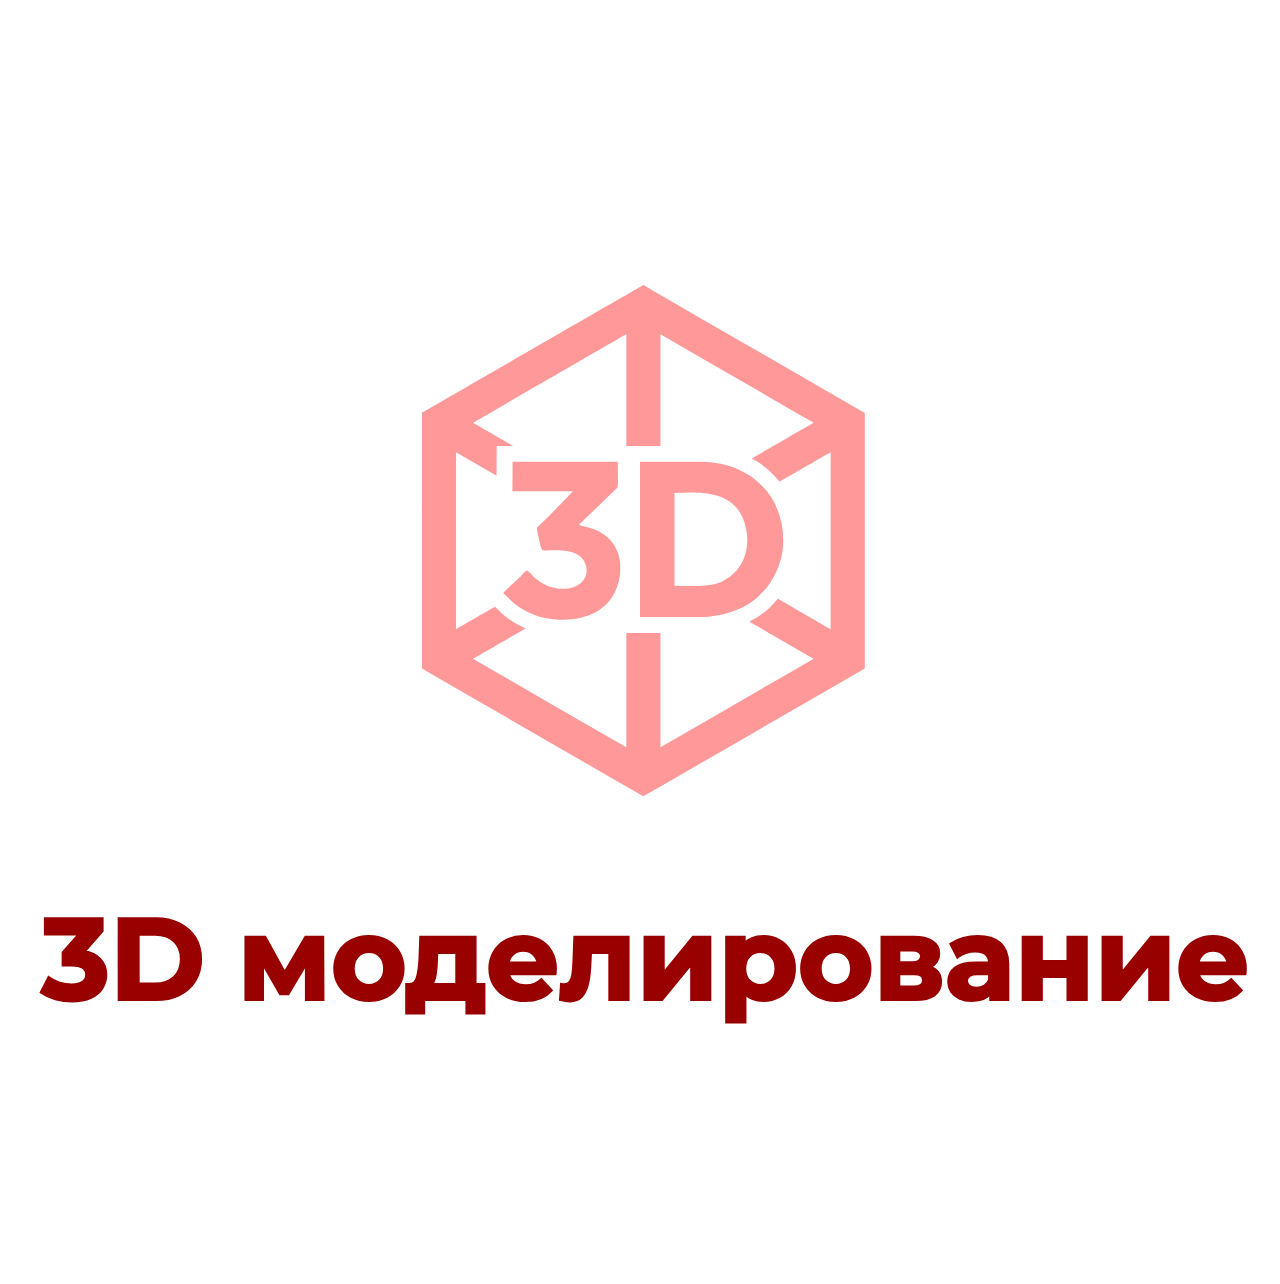
==== commit da8d2888: "made simple mobile version" ====
--- a/resources/animations/3dModelling.html
+++ b/resources/animations/3dModelling.html
@@ -1,29 +1,33 @@
+<!DOCTYPE html>
 <html xmlns="http://www.w3.org/1999/xhtml">
 <meta charset="UTF-8">
+
 <head>
     <style>
-        body{
-            background-color:#ffffff;
+        body {
             margin: 0px;
             height: 100%;
             overflow: hidden;
         }
-        #lottie{
-            background-color:#ffffff;
-            width:100%;
-            height:100%;
-            display:block;
+
+        #lottie {
+            width: 100%;
+            height: 100%;
+            display: block;
             overflow: hidden;
-            transform: translate3d(0,0,0);
+            transform: translate3d(0, 0, 0);
             text-align: center;
             opacity: 1;
         }
-
     </style>
 </head>
+
 <body>
-<!-- build:scripto --><script>"undefined"!=typeof navigator&&function(t,e){"object"==typeof exports&&"undefined"!=typeof module?module.exports=e():"function"==typeof define&&define.amd?define(e):(t="undefined"!=typeof globalThis?globalThis:t||self).lottie=e()}(this,(function(){"use strict";var svgNS="http://www.w3.org/2000/svg",locationHref="",_useWebWorker=!1,initialDefaultFrame=-999999,setWebWorker=function(t){_useWebWorker=!!t},getWebWorker=function(){return _useWebWorker},setLocationHref=function(t){locationHref=t},getLocationHref=function(){return locationHref};function createTag(t){return document.createElement(t)}function extendPrototype(t,e){var i,r,s=t.length;for(i=0;i<s;i+=1)for(var a in r=t[i].prototype)Object.prototype.hasOwnProperty.call(r,a)&&(e.prototype[a]=r[a])}function getDescriptor(t,e){return Object.getOwnPropertyDescriptor(t,e)}function createProxyFunction(t){function e(){}return e.prototype=t,e}var audioControllerFactory=function(){function t(t){this.audios=[],this.audioFactory=t,this._volume=1,this._isMuted=!1}return t.prototype={addAudio:function(t){this.audios.push(t)},pause:function(){var t,e=this.audios.length;for(t=0;t<e;t+=1)this.audios[t].pause()},resume:function(){var t,e=this.audios.length;for(t=0;t<e;t+=1)this.audios[t].resume()},setRate:function(t){var e,i=this.audios.length;for(e=0;e<i;e+=1)this.audios[e].setRate(t)},createAudio:function(t){return this.audioFactory?this.audioFactory(t):window.Howl?new window.Howl({src:[t]}):{isPlaying:!1,play:function(){this.isPlaying=!0},seek:function(){this.isPlaying=!1},playing:function(){},rate:function(){},setVolume:function(){}}},setAudioFactory:function(t){this.audioFactory=t},setVolume:function(t){this._volume=t,this._updateVolume()},mute:function(){this._isMuted=!0,this._updateVolume()},unmute:function(){this._isMuted=!1,this._updateVolume()},getVolume:function(){return this._volume},_updateVolume:function(){var t,e=this.audios.length;for(t=0;t<e;t+=1)this.audios[t].volume(this._volume*(this._isMuted?0:1))}},function(){return new t}}(),createTypedArray=function(){function t(t,e){var i,r=0,s=[];switch(t){case"int16":case"uint8c":i=1;break;default:i=1.1}for(r=0;r<e;r+=1)s.push(i);return s}return"function"==typeof Uint8ClampedArray&&"function"==typeof Float32Array?function(e,i){return"float32"===e?new Float32Array(i):"int16"===e?new Int16Array(i):"uint8c"===e?new Uint8ClampedArray(i):t(e,i)}:t}();function createSizedArray(t){return Array.apply(null,{length:t})}function _typeof$6(t){return _typeof$6="function"==typeof Symbol&&"symbol"==typeof Symbol.iterator?function(t){return typeof t}:function(t){return t&&"function"==typeof Symbol&&t.constructor===Symbol&&t!==Symbol.prototype?"symbol":typeof t},_typeof$6(t)}var subframeEnabled=!0,expressionsPlugin=null,expressionsInterfaces=null,idPrefix$1="",isSafari=/^((?!chrome|android).)*safari/i.test(navigator.userAgent),_shouldRoundValues=!1,bmPow=Math.pow,bmSqrt=Math.sqrt,bmFloor=Math.floor,bmMax=Math.max,bmMin=Math.min,BMMath={};function ProjectInterface$1(){return{}}!function(){var t,e=["abs","acos","acosh","asin","asinh","atan","atanh","atan2","ceil","cbrt","expm1","clz32","cos","cosh","exp","floor","fround","hypot","imul","log","log1p","log2","log10","max","min","pow","random","round","sign","sin","sinh","sqrt","tan","tanh","trunc","E","LN10","LN2","LOG10E","LOG2E","PI","SQRT1_2","SQRT2"],i=e.length;for(t=0;t<i;t+=1)BMMath[e[t]]=Math[e[t]]}(),BMMath.random=Math.random,BMMath.abs=function(t){if("object"===_typeof$6(t)&&t.length){var e,i=createSizedArray(t.length),r=t.length;for(e=0;e<r;e+=1)i[e]=Math.abs(t[e]);return i}return Math.abs(t)};var defaultCurveSegments=150,degToRads=Math.PI/180,roundCorner=.5519;function roundValues(t){_shouldRoundValues=!!t}function bmRnd(t){return _shouldRoundValues?Math.round(t):t}function styleDiv(t){t.style.position="absolute",t.style.top=0,t.style.left=0,t.style.display="block",t.style.transformOrigin="0 0",t.style.webkitTransformOrigin="0 0",t.style.backfaceVisibility="visible",t.style.webkitBackfaceVisibility="visible",t.style.transformStyle="preserve-3d",t.style.webkitTransformStyle="preserve-3d",t.style.mozTransformStyle="preserve-3d"}function BMEnterFrameEvent(t,e,i,r){this.type=t,this.currentTime=e,this.totalTime=i,this.direction=r<0?-1:1}function BMCompleteEvent(t,e){this.type=t,this.direction=e<0?-1:1}function BMCompleteLoopEvent(t,e,i,r){this.type=t,this.currentLoop=i,this.totalLoops=e,this.direction=r<0?-1:1}function BMSegmentStartEvent(t,e,i){this.type=t,this.firstFrame=e,this.totalFrames=i}function BMDestroyEvent(t,e){this.type=t,this.target=e}function BMRenderFrameErrorEvent(t,e){this.type="renderFrameError",this.nativeError=t,this.currentTime=e}function BMConfigErrorEvent(t){this.type="configError",this.nativeError=t}function BMAnimationConfigErrorEvent(t,e){this.type=t,this.nativeError=e}var createElementID=(_count=0,function(){return idPrefix$1+"__lottie_element_"+(_count+=1)}),_count;function HSVtoRGB(t,e,i){var r,s,a,n,o,h,l,p;switch(h=i*(1-e),l=i*(1-(o=6*t-(n=Math.floor(6*t)))*e),p=i*(1-(1-o)*e),n%6){case 0:r=i,s=p,a=h;break;case 1:r=l,s=i,a=h;break;case 2:r=h,s=i,a=p;break;case 3:r=h,s=l,a=i;break;case 4:r=p,s=h,a=i;break;case 5:r=i,s=h,a=l}return[r,s,a]}function RGBtoHSV(t,e,i){var r,s=Math.max(t,e,i),a=Math.min(t,e,i),n=s-a,o=0===s?0:n/s,h=s/255;switch(s){case a:r=0;break;case t:r=e-i+n*(e<i?6:0),r/=6*n;break;case e:r=i-t+2*n,r/=6*n;break;case i:r=t-e+4*n,r/=6*n}return[r,o,h]}function addSaturationToRGB(t,e){var i=RGBtoHSV(255*t[0],255*t[1],255*t[2]);return i[1]+=e,i[1]>1?i[1]=1:i[1]<=0&&(i[1]=0),HSVtoRGB(i[0],i[1],i[2])}function addBrightnessToRGB(t,e){var i=RGBtoHSV(255*t[0],255*t[1],255*t[2]);return i[2]+=e,i[2]>1?i[2]=1:i[2]<0&&(i[2]=0),HSVtoRGB(i[0],i[1],i[2])}function addHueToRGB(t,e){var i=RGBtoHSV(255*t[0],255*t[1],255*t[2]);return i[0]+=e/360,i[0]>1?i[0]-=1:i[0]<0&&(i[0]+=1),HSVtoRGB(i[0],i[1],i[2])}var rgbToHex=function(){var t,e,i=[];for(t=0;t<256;t+=1)e=t.toString(16),i[t]=1===e.length?"0"+e:e;return function(t,e,r){return t<0&&(t=0),e<0&&(e=0),r<0&&(r=0),"#"+i[t]+i[e]+i[r]}}(),setSubframeEnabled=function(t){subframeEnabled=!!t},getSubframeEnabled=function(){return subframeEnabled},setExpressionsPlugin=function(t){expressionsPlugin=t},getExpressionsPlugin=function(){return expressionsPlugin},setExpressionInterfaces=function(t){expressionsInterfaces=t},getExpressionInterfaces=function(){return expressionsInterfaces},setDefaultCurveSegments=function(t){defaultCurveSegments=t},getDefaultCurveSegments=function(){return defaultCurveSegments},setIdPrefix=function(t){idPrefix$1=t},getIdPrefix=function(){return idPrefix$1};function createNS(t){return document.createElementNS(svgNS,t)}function _typeof$5(t){return _typeof$5="function"==typeof Symbol&&"symbol"==typeof Symbol.iterator?function(t){return typeof t}:function(t){return t&&"function"==typeof Symbol&&t.constructor===Symbol&&t!==Symbol.prototype?"symbol":typeof t},_typeof$5(t)}var dataManager=function(){var t,e,i=1,r=[],s={onmessage:function(){},postMessage:function(e){t({data:e})}},a={postMessage:function(t){s.onmessage({data:t})}};function n(){e||(e=function(e){if(window.Worker&&window.Blob&&getWebWorker()){var i=new Blob(["var _workerSelf = self; self.onmessage = ",e.toString()],{type:"text/javascript"}),r=URL.createObjectURL(i);return new Worker(r)}return t=e,s}((function(t){if(a.dataManager||(a.dataManager=function(){function t(s,a){var n,o,h,l,p,m,c=s.length;for(o=0;o<c;o+=1)if("ks"in(n=s[o])&&!n.completed){if(n.completed=!0,n.hasMask){var d=n.masksProperties;for(l=d.length,h=0;h<l;h+=1)if(d[h].pt.k.i)r(d[h].pt.k);else for(m=d[h].pt.k.length,p=0;p<m;p+=1)d[h].pt.k[p].s&&r(d[h].pt.k[p].s[0]),d[h].pt.k[p].e&&r(d[h].pt.k[p].e[0])}0===n.ty?(n.layers=e(n.refId,a),t(n.layers,a)):4===n.ty?i(n.shapes):5===n.ty&&f(n)}}function e(t,e){var i=function(t,e){for(var i=0,r=e.length;i<r;){if(e[i].id===t)return e[i];i+=1}return null}(t,e);return i?i.layers.__used?JSON.parse(JSON.stringify(i.layers)):(i.layers.__used=!0,i.layers):null}function i(t){var e,s,a;for(e=t.length-1;e>=0;e-=1)if("sh"===t[e].ty)if(t[e].ks.k.i)r(t[e].ks.k);else for(a=t[e].ks.k.length,s=0;s<a;s+=1)t[e].ks.k[s].s&&r(t[e].ks.k[s].s[0]),t[e].ks.k[s].e&&r(t[e].ks.k[s].e[0]);else"gr"===t[e].ty&&i(t[e].it)}function r(t){var e,i=t.i.length;for(e=0;e<i;e+=1)t.i[e][0]+=t.v[e][0],t.i[e][1]+=t.v[e][1],t.o[e][0]+=t.v[e][0],t.o[e][1]+=t.v[e][1]}function s(t,e){var i=e?e.split("."):[100,100,100];return t[0]>i[0]||!(i[0]>t[0])&&(t[1]>i[1]||!(i[1]>t[1])&&(t[2]>i[2]||!(i[2]>t[2])&&null))}var a,n=function(){var t=[4,4,14];function e(t){var e,i,r,s=t.length;for(e=0;e<s;e+=1)5===t[e].ty&&(r=void 0,r=(i=t[e]).t.d,i.t.d={k:[{s:r,t:0}]})}return function(i){if(s(t,i.v)&&(e(i.layers),i.assets)){var r,a=i.assets.length;for(r=0;r<a;r+=1)i.assets[r].layers&&e(i.assets[r].layers)}}}(),o=(a=[4,7,99],function(t){if(t.chars&&!s(a,t.v)){var e,r=t.chars.length;for(e=0;e<r;e+=1){var n=t.chars[e];n.data&&n.data.shapes&&(i(n.data.shapes),n.data.ip=0,n.data.op=99999,n.data.st=0,n.data.sr=1,n.data.ks={p:{k:[0,0],a:0},s:{k:[100,100],a:0},a:{k:[0,0],a:0},r:{k:0,a:0},o:{k:100,a:0}},t.chars[e].t||(n.data.shapes.push({ty:"no"}),n.data.shapes[0].it.push({p:{k:[0,0],a:0},s:{k:[100,100],a:0},a:{k:[0,0],a:0},r:{k:0,a:0},o:{k:100,a:0},sk:{k:0,a:0},sa:{k:0,a:0},ty:"tr"})))}}}),h=function(){var t=[5,7,15];function e(t){var e,i,r=t.length;for(e=0;e<r;e+=1)5===t[e].ty&&(i=void 0,"number"==typeof(i=t[e].t.p).a&&(i.a={a:0,k:i.a}),"number"==typeof i.p&&(i.p={a:0,k:i.p}),"number"==typeof i.r&&(i.r={a:0,k:i.r}))}return function(i){if(s(t,i.v)&&(e(i.layers),i.assets)){var r,a=i.assets.length;for(r=0;r<a;r+=1)i.assets[r].layers&&e(i.assets[r].layers)}}}(),l=function(){var t=[4,1,9];function e(t){var i,r,s,a=t.length;for(i=0;i<a;i+=1)if("gr"===t[i].ty)e(t[i].it);else if("fl"===t[i].ty||"st"===t[i].ty)if(t[i].c.k&&t[i].c.k[0].i)for(s=t[i].c.k.length,r=0;r<s;r+=1)t[i].c.k[r].s&&(t[i].c.k[r].s[0]/=255,t[i].c.k[r].s[1]/=255,t[i].c.k[r].s[2]/=255,t[i].c.k[r].s[3]/=255),t[i].c.k[r].e&&(t[i].c.k[r].e[0]/=255,t[i].c.k[r].e[1]/=255,t[i].c.k[r].e[2]/=255,t[i].c.k[r].e[3]/=255);else t[i].c.k[0]/=255,t[i].c.k[1]/=255,t[i].c.k[2]/=255,t[i].c.k[3]/=255}function i(t){var i,r=t.length;for(i=0;i<r;i+=1)4===t[i].ty&&e(t[i].shapes)}return function(e){if(s(t,e.v)&&(i(e.layers),e.assets)){var r,a=e.assets.length;for(r=0;r<a;r+=1)e.assets[r].layers&&i(e.assets[r].layers)}}}(),p=function(){var t=[4,4,18];function e(t){var i,r,s;for(i=t.length-1;i>=0;i-=1)if("sh"===t[i].ty)if(t[i].ks.k.i)t[i].ks.k.c=t[i].closed;else for(s=t[i].ks.k.length,r=0;r<s;r+=1)t[i].ks.k[r].s&&(t[i].ks.k[r].s[0].c=t[i].closed),t[i].ks.k[r].e&&(t[i].ks.k[r].e[0].c=t[i].closed);else"gr"===t[i].ty&&e(t[i].it)}function i(t){var i,r,s,a,n,o,h=t.length;for(r=0;r<h;r+=1){if((i=t[r]).hasMask){var l=i.masksProperties;for(a=l.length,s=0;s<a;s+=1)if(l[s].pt.k.i)l[s].pt.k.c=l[s].cl;else for(o=l[s].pt.k.length,n=0;n<o;n+=1)l[s].pt.k[n].s&&(l[s].pt.k[n].s[0].c=l[s].cl),l[s].pt.k[n].e&&(l[s].pt.k[n].e[0].c=l[s].cl)}4===i.ty&&e(i.shapes)}}return function(e){if(s(t,e.v)&&(i(e.layers),e.assets)){var r,a=e.assets.length;for(r=0;r<a;r+=1)e.assets[r].layers&&i(e.assets[r].layers)}}}();function f(t){0===t.t.a.length&&t.t.p}var m={completeData:function(i){i.__complete||(l(i),n(i),o(i),h(i),p(i),t(i.layers,i.assets),function(i,r){if(i){var s=0,a=i.length;for(s=0;s<a;s+=1)1===i[s].t&&(i[s].data.layers=e(i[s].data.refId,r),t(i[s].data.layers,r))}}(i.chars,i.assets),i.__complete=!0)}};return m.checkColors=l,m.checkChars=o,m.checkPathProperties=h,m.checkShapes=p,m.completeLayers=t,m}()),a.assetLoader||(a.assetLoader=function(){function t(t){var e=t.getResponseHeader("content-type");return e&&"json"===t.responseType&&-1!==e.indexOf("json")||t.response&&"object"===_typeof$5(t.response)?t.response:t.response&&"string"==typeof t.response?JSON.parse(t.response):t.responseText?JSON.parse(t.responseText):null}return{load:function(e,i,r,s){var a,n=new XMLHttpRequest;try{n.responseType="json"}catch(t){}n.onreadystatechange=function(){if(4===n.readyState)if(200===n.status)a=t(n),r(a);else try{a=t(n),r(a)}catch(t){s&&s(t)}};try{n.open(["G","E","T"].join(""),e,!0)}catch(t){n.open(["G","E","T"].join(""),i+"/"+e,!0)}n.send()}}}()),"loadAnimation"===t.data.type)a.assetLoader.load(t.data.path,t.data.fullPath,(function(e){a.dataManager.completeData(e),a.postMessage({id:t.data.id,payload:e,status:"success"})}),(function(){a.postMessage({id:t.data.id,status:"error"})}));else if("complete"===t.data.type){var e=t.data.animation;a.dataManager.completeData(e),a.postMessage({id:t.data.id,payload:e,status:"success"})}else"loadData"===t.data.type&&a.assetLoader.load(t.data.path,t.data.fullPath,(function(e){a.postMessage({id:t.data.id,payload:e,status:"success"})}),(function(){a.postMessage({id:t.data.id,status:"error"})}))})),e.onmessage=function(t){var e=t.data,i=e.id,s=r[i];r[i]=null,"success"===e.status?s.onComplete(e.payload):s.onError&&s.onError()})}function o(t,e){var s="processId_"+(i+=1);return r[s]={onComplete:t,onError:e},s}return{loadAnimation:function(t,i,r){n();var s=o(i,r);e.postMessage({type:"loadAnimation",path:t,fullPath:window.location.origin+window.location.pathname,id:s})},loadData:function(t,i,r){n();var s=o(i,r);e.postMessage({type:"loadData",path:t,fullPath:window.location.origin+window.location.pathname,id:s})},completeAnimation:function(t,i,r){n();var s=o(i,r);e.postMessage({type:"complete",animation:t,id:s})}}}(),ImagePreloader=function(){var t=function(){var t=createTag("canvas");t.width=1,t.height=1;var e=t.getContext("2d");return e.fillStyle="rgba(0,0,0,0)",e.fillRect(0,0,1,1),t}();function e(){this.loadedAssets+=1,this.loadedAssets===this.totalImages&&this.loadedFootagesCount===this.totalFootages&&this.imagesLoadedCb&&this.imagesLoadedCb(null)}function i(){this.loadedFootagesCount+=1,this.loadedAssets===this.totalImages&&this.loadedFootagesCount===this.totalFootages&&this.imagesLoadedCb&&this.imagesLoadedCb(null)}function r(t,e,i){var r="";if(t.e)r=t.p;else if(e){var s=t.p;-1!==s.indexOf("images/")&&(s=s.split("/")[1]),r=e+s}else r=i,r+=t.u?t.u:"",r+=t.p;return r}function s(t){var e=0,i=setInterval(function(){(t.getBBox().width||e>500)&&(this._imageLoaded(),clearInterval(i)),e+=1}.bind(this),50)}function a(t){var e={assetData:t},i=r(t,this.assetsPath,this.path);return dataManager.loadData(i,function(t){e.img=t,this._footageLoaded()}.bind(this),function(){e.img={},this._footageLoaded()}.bind(this)),e}function n(){this._imageLoaded=e.bind(this),this._footageLoaded=i.bind(this),this.testImageLoaded=s.bind(this),this.createFootageData=a.bind(this),this.assetsPath="",this.path="",this.totalImages=0,this.totalFootages=0,this.loadedAssets=0,this.loadedFootagesCount=0,this.imagesLoadedCb=null,this.images=[]}return n.prototype={loadAssets:function(t,e){var i;this.imagesLoadedCb=e;var r=t.length;for(i=0;i<r;i+=1)t[i].layers||(t[i].t&&"seq"!==t[i].t?3===t[i].t&&(this.totalFootages+=1,this.images.push(this.createFootageData(t[i]))):(this.totalImages+=1,this.images.push(this._createImageData(t[i]))))},setAssetsPath:function(t){this.assetsPath=t||""},setPath:function(t){this.path=t||""},loadedImages:function(){return this.totalImages===this.loadedAssets},loadedFootages:function(){return this.totalFootages===this.loadedFootagesCount},destroy:function(){this.imagesLoadedCb=null,this.images.length=0},getAsset:function(t){for(var e=0,i=this.images.length;e<i;){if(this.images[e].assetData===t)return this.images[e].img;e+=1}return null},createImgData:function(e){var i=r(e,this.assetsPath,this.path),s=createTag("img");s.crossOrigin="anonymous",s.addEventListener("load",this._imageLoaded,!1),s.addEventListener("error",function(){a.img=t,this._imageLoaded()}.bind(this),!1),s.src=i;var a={img:s,assetData:e};return a},createImageData:function(e){var i=r(e,this.assetsPath,this.path),s=createNS("image");isSafari?this.testImageLoaded(s):s.addEventListener("load",this._imageLoaded,!1),s.addEventListener("error",function(){a.img=t,this._imageLoaded()}.bind(this),!1),s.setAttributeNS("http://www.w3.org/1999/xlink","href",i),this._elementHelper.append?this._elementHelper.append(s):this._elementHelper.appendChild(s);var a={img:s,assetData:e};return a},imageLoaded:e,footageLoaded:i,setCacheType:function(t,e){"svg"===t?(this._elementHelper=e,this._createImageData=this.createImageData.bind(this)):this._createImageData=this.createImgData.bind(this)}},n}();function BaseEvent(){}BaseEvent.prototype={triggerEvent:function(t,e){if(this._cbs[t])for(var i=this._cbs[t],r=0;r<i.length;r+=1)i[r](e)},addEventListener:function(t,e){return this._cbs[t]||(this._cbs[t]=[]),this._cbs[t].push(e),function(){this.removeEventListener(t,e)}.bind(this)},removeEventListener:function(t,e){if(e){if(this._cbs[t]){for(var i=0,r=this._cbs[t].length;i<r;)this._cbs[t][i]===e&&(this._cbs[t].splice(i,1),i-=1,r-=1),i+=1;this._cbs[t].length||(this._cbs[t]=null)}}else this._cbs[t]=null}};var markerParser=function(){function t(t){for(var e,i=t.split("\r\n"),r={},s=0,a=0;a<i.length;a+=1)2===(e=i[a].split(":")).length&&(r[e[0]]=e[1].trim(),s+=1);if(0===s)throw new Error;return r}return function(e){for(var i=[],r=0;r<e.length;r+=1){var s=e[r],a={time:s.tm,duration:s.dr};try{a.payload=JSON.parse(e[r].cm)}catch(i){try{a.payload=t(e[r].cm)}catch(t){a.payload={name:e[r].cm}}}i.push(a)}return i}}(),ProjectInterface=function(){function t(t){this.compositions.push(t)}return function(){function e(t){for(var e=0,i=this.compositions.length;e<i;){if(this.compositions[e].data&&this.compositions[e].data.nm===t)return this.compositions[e].prepareFrame&&this.compositions[e].data.xt&&this.compositions[e].prepareFrame(this.currentFrame),this.compositions[e].compInterface;e+=1}return null}return e.compositions=[],e.currentFrame=0,e.registerComposition=t,e}}(),renderers={},registerRenderer=function(t,e){renderers[t]=e};function getRenderer(t){return renderers[t]}function getRegisteredRenderer(){if(renderers.canvas)return"canvas";for(var t in renderers)if(renderers[t])return t;return""}function _typeof$4(t){return _typeof$4="function"==typeof Symbol&&"symbol"==typeof Symbol.iterator?function(t){return typeof t}:function(t){return t&&"function"==typeof Symbol&&t.constructor===Symbol&&t!==Symbol.prototype?"symbol":typeof t},_typeof$4(t)}var AnimationItem=function(){this._cbs=[],this.name="",this.path="",this.isLoaded=!1,this.currentFrame=0,this.currentRawFrame=0,this.firstFrame=0,this.totalFrames=0,this.frameRate=0,this.frameMult=0,this.playSpeed=1,this.playDirection=1,this.playCount=0,this.animationData={},this.assets=[],this.isPaused=!0,this.autoplay=!1,this.loop=!0,this.renderer=null,this.animationID=createElementID(),this.assetsPath="",this.timeCompleted=0,this.segmentPos=0,this.isSubframeEnabled=getSubframeEnabled(),this.segments=[],this._idle=!0,this._completedLoop=!1,this.projectInterface=ProjectInterface(),this.imagePreloader=new ImagePreloader,this.audioController=audioControllerFactory(),this.markers=[],this.configAnimation=this.configAnimation.bind(this),this.onSetupError=this.onSetupError.bind(this),this.onSegmentComplete=this.onSegmentComplete.bind(this),this.drawnFrameEvent=new BMEnterFrameEvent("drawnFrame",0,0,0),this.expressionsPlugin=getExpressionsPlugin()};extendPrototype([BaseEvent],AnimationItem),AnimationItem.prototype.setParams=function(t){(t.wrapper||t.container)&&(this.wrapper=t.wrapper||t.container);var e="svg";t.animType?e=t.animType:t.renderer&&(e=t.renderer);var i=getRenderer(e);this.renderer=new i(this,t.rendererSettings),this.imagePreloader.setCacheType(e,this.renderer.globalData.defs),this.renderer.setProjectInterface(this.projectInterface),this.animType=e,""===t.loop||null===t.loop||void 0===t.loop||!0===t.loop?this.loop=!0:!1===t.loop?this.loop=!1:this.loop=parseInt(t.loop,10),this.autoplay=!("autoplay"in t)||t.autoplay,this.name=t.name?t.name:"",this.autoloadSegments=!Object.prototype.hasOwnProperty.call(t,"autoloadSegments")||t.autoloadSegments,this.assetsPath=t.assetsPath,this.initialSegment=t.initialSegment,t.audioFactory&&this.audioController.setAudioFactory(t.audioFactory),t.animationData?this.setupAnimation(t.animationData):t.path&&(-1!==t.path.lastIndexOf("\\")?this.path=t.path.substr(0,t.path.lastIndexOf("\\")+1):this.path=t.path.substr(0,t.path.lastIndexOf("/")+1),this.fileName=t.path.substr(t.path.lastIndexOf("/")+1),this.fileName=this.fileName.substr(0,this.fileName.lastIndexOf(".json")),dataManager.loadAnimation(t.path,this.configAnimation,this.onSetupError))},AnimationItem.prototype.onSetupError=function(){this.trigger("data_failed")},AnimationItem.prototype.setupAnimation=function(t){dataManager.completeAnimation(t,this.configAnimation)},AnimationItem.prototype.setData=function(t,e){e&&"object"!==_typeof$4(e)&&(e=JSON.parse(e));var i={wrapper:t,animationData:e},r=t.attributes;i.path=r.getNamedItem("data-animation-path")?r.getNamedItem("data-animation-path").value:r.getNamedItem("data-bm-path")?r.getNamedItem("data-bm-path").value:r.getNamedItem("bm-path")?r.getNamedItem("bm-path").value:"",i.animType=r.getNamedItem("data-anim-type")?r.getNamedItem("data-anim-type").value:r.getNamedItem("data-bm-type")?r.getNamedItem("data-bm-type").value:r.getNamedItem("bm-type")?r.getNamedItem("bm-type").value:r.getNamedItem("data-bm-renderer")?r.getNamedItem("data-bm-renderer").value:r.getNamedItem("bm-renderer")?r.getNamedItem("bm-renderer").value:getRegisteredRenderer()||"canvas";var s=r.getNamedItem("data-anim-loop")?r.getNamedItem("data-anim-loop").value:r.getNamedItem("data-bm-loop")?r.getNamedItem("data-bm-loop").value:r.getNamedItem("bm-loop")?r.getNamedItem("bm-loop").value:"";"false"===s?i.loop=!1:"true"===s?i.loop=!0:""!==s&&(i.loop=parseInt(s,10));var a=r.getNamedItem("data-anim-autoplay")?r.getNamedItem("data-anim-autoplay").value:r.getNamedItem("data-bm-autoplay")?r.getNamedItem("data-bm-autoplay").value:!r.getNamedItem("bm-autoplay")||r.getNamedItem("bm-autoplay").value;i.autoplay="false"!==a,i.name=r.getNamedItem("data-name")?r.getNamedItem("data-name").value:r.getNamedItem("data-bm-name")?r.getNamedItem("data-bm-name").value:r.getNamedItem("bm-name")?r.getNamedItem("bm-name").value:"","false"===(r.getNamedItem("data-anim-prerender")?r.getNamedItem("data-anim-prerender").value:r.getNamedItem("data-bm-prerender")?r.getNamedItem("data-bm-prerender").value:r.getNamedItem("bm-prerender")?r.getNamedItem("bm-prerender").value:"")&&(i.prerender=!1),i.path?this.setParams(i):this.trigger("destroy")},AnimationItem.prototype.includeLayers=function(t){t.op>this.animationData.op&&(this.animationData.op=t.op,this.totalFrames=Math.floor(t.op-this.animationData.ip));var e,i,r=this.animationData.layers,s=r.length,a=t.layers,n=a.length;for(i=0;i<n;i+=1)for(e=0;e<s;){if(r[e].id===a[i].id){r[e]=a[i];break}e+=1}if((t.chars||t.fonts)&&(this.renderer.globalData.fontManager.addChars(t.chars),this.renderer.globalData.fontManager.addFonts(t.fonts,this.renderer.globalData.defs)),t.assets)for(s=t.assets.length,e=0;e<s;e+=1)this.animationData.assets.push(t.assets[e]);this.animationData.__complete=!1,dataManager.completeAnimation(this.animationData,this.onSegmentComplete)},AnimationItem.prototype.onSegmentComplete=function(t){this.animationData=t;var e=getExpressionsPlugin();e&&e.initExpressions(this),this.loadNextSegment()},AnimationItem.prototype.loadNextSegment=function(){var t=this.animationData.segments;if(!t||0===t.length||!this.autoloadSegments)return this.trigger("data_ready"),void(this.timeCompleted=this.totalFrames);var e=t.shift();this.timeCompleted=e.time*this.frameRate;var i=this.path+this.fileName+"_"+this.segmentPos+".json";this.segmentPos+=1,dataManager.loadData(i,this.includeLayers.bind(this),function(){this.trigger("data_failed")}.bind(this))},AnimationItem.prototype.loadSegments=function(){this.animationData.segments||(this.timeCompleted=this.totalFrames),this.loadNextSegment()},AnimationItem.prototype.imagesLoaded=function(){this.trigger("loaded_images"),this.checkLoaded()},AnimationItem.prototype.preloadImages=function(){this.imagePreloader.setAssetsPath(this.assetsPath),this.imagePreloader.setPath(this.path),this.imagePreloader.loadAssets(this.animationData.assets,this.imagesLoaded.bind(this))},AnimationItem.prototype.configAnimation=function(t){if(this.renderer)try{this.animationData=t,this.initialSegment?(this.totalFrames=Math.floor(this.initialSegment[1]-this.initialSegment[0]),this.firstFrame=Math.round(this.initialSegment[0])):(this.totalFrames=Math.floor(this.animationData.op-this.animationData.ip),this.firstFrame=Math.round(this.animationData.ip)),this.renderer.configAnimation(t),t.assets||(t.assets=[]),this.assets=this.animationData.assets,this.frameRate=this.animationData.fr,this.frameMult=this.animationData.fr/1e3,this.renderer.searchExtraCompositions(t.assets),this.markers=markerParser(t.markers||[]),this.trigger("config_ready"),this.preloadImages(),this.loadSegments(),this.updaFrameModifier(),this.waitForFontsLoaded(),this.isPaused&&this.audioController.pause()}catch(t){this.triggerConfigError(t)}},AnimationItem.prototype.waitForFontsLoaded=function(){this.renderer&&(this.renderer.globalData.fontManager.isLoaded?this.checkLoaded():setTimeout(this.waitForFontsLoaded.bind(this),20))},AnimationItem.prototype.checkLoaded=function(){if(!this.isLoaded&&this.renderer.globalData.fontManager.isLoaded&&(this.imagePreloader.loadedImages()||"canvas"!==this.renderer.rendererType)&&this.imagePreloader.loadedFootages()){this.isLoaded=!0;var t=getExpressionsPlugin();t&&t.initExpressions(this),this.renderer.initItems(),setTimeout(function(){this.trigger("DOMLoaded")}.bind(this),0),this.gotoFrame(),this.autoplay&&this.play()}},AnimationItem.prototype.resize=function(t,e){var i="number"==typeof t?t:void 0,r="number"==typeof e?e:void 0;this.renderer.updateContainerSize(i,r)},AnimationItem.prototype.setSubframe=function(t){this.isSubframeEnabled=!!t},AnimationItem.prototype.gotoFrame=function(){this.currentFrame=this.isSubframeEnabled?this.currentRawFrame:~~this.currentRawFrame,this.timeCompleted!==this.totalFrames&&this.currentFrame>this.timeCompleted&&(this.currentFrame=this.timeCompleted),this.trigger("enterFrame"),this.renderFrame(),this.trigger("drawnFrame")},AnimationItem.prototype.renderFrame=function(){if(!1!==this.isLoaded&&this.renderer)try{this.expressionsPlugin&&this.expressionsPlugin.resetFrame(),this.renderer.renderFrame(this.currentFrame+this.firstFrame)}catch(t){this.triggerRenderFrameError(t)}},AnimationItem.prototype.play=function(t){t&&this.name!==t||!0===this.isPaused&&(this.isPaused=!1,this.trigger("_play"),this.audioController.resume(),this._idle&&(this._idle=!1,this.trigger("_active")))},AnimationItem.prototype.pause=function(t){t&&this.name!==t||!1===this.isPaused&&(this.isPaused=!0,this.trigger("_pause"),this._idle=!0,this.trigger("_idle"),this.audioController.pause())},AnimationItem.prototype.togglePause=function(t){t&&this.name!==t||(!0===this.isPaused?this.play():this.pause())},AnimationItem.prototype.stop=function(t){t&&this.name!==t||(this.pause(),this.playCount=0,this._completedLoop=!1,this.setCurrentRawFrameValue(0))},AnimationItem.prototype.getMarkerData=function(t){for(var e,i=0;i<this.markers.length;i+=1)if((e=this.markers[i]).payload&&e.payload.name===t)return e;return null},AnimationItem.prototype.goToAndStop=function(t,e,i){if(!i||this.name===i){var r=Number(t);if(isNaN(r)){var s=this.getMarkerData(t);s&&this.goToAndStop(s.time,!0)}else e?this.setCurrentRawFrameValue(t):this.setCurrentRawFrameValue(t*this.frameModifier);this.pause()}},AnimationItem.prototype.goToAndPlay=function(t,e,i){if(!i||this.name===i){var r=Number(t);if(isNaN(r)){var s=this.getMarkerData(t);s&&(s.duration?this.playSegments([s.time,s.time+s.duration],!0):this.goToAndStop(s.time,!0))}else this.goToAndStop(r,e,i);this.play()}},AnimationItem.prototype.advanceTime=function(t){if(!0!==this.isPaused&&!1!==this.isLoaded){var e=this.currentRawFrame+t*this.frameModifier,i=!1;e>=this.totalFrames-1&&this.frameModifier>0?this.loop&&this.playCount!==this.loop?e>=this.totalFrames?(this.playCount+=1,this.checkSegments(e%this.totalFrames)||(this.setCurrentRawFrameValue(e%this.totalFrames),this._completedLoop=!0,this.trigger("loopComplete"))):this.setCurrentRawFrameValue(e):this.checkSegments(e>this.totalFrames?e%this.totalFrames:0)||(i=!0,e=this.totalFrames-1):e<0?this.checkSegments(e%this.totalFrames)||(!this.loop||this.playCount--<=0&&!0!==this.loop?(i=!0,e=0):(this.setCurrentRawFrameValue(this.totalFrames+e%this.totalFrames),this._completedLoop?this.trigger("loopComplete"):this._completedLoop=!0)):this.setCurrentRawFrameValue(e),i&&(this.setCurrentRawFrameValue(e),this.pause(),this.trigger("complete"))}},AnimationItem.prototype.adjustSegment=function(t,e){this.playCount=0,t[1]<t[0]?(this.frameModifier>0&&(this.playSpeed<0?this.setSpeed(-this.playSpeed):this.setDirection(-1)),this.totalFrames=t[0]-t[1],this.timeCompleted=this.totalFrames,this.firstFrame=t[1],this.setCurrentRawFrameValue(this.totalFrames-.001-e)):t[1]>t[0]&&(this.frameModifier<0&&(this.playSpeed<0?this.setSpeed(-this.playSpeed):this.setDirection(1)),this.totalFrames=t[1]-t[0],this.timeCompleted=this.totalFrames,this.firstFrame=t[0],this.setCurrentRawFrameValue(.001+e)),this.trigger("segmentStart")},AnimationItem.prototype.setSegment=function(t,e){var i=-1;this.isPaused&&(this.currentRawFrame+this.firstFrame<t?i=t:this.currentRawFrame+this.firstFrame>e&&(i=e-t)),this.firstFrame=t,this.totalFrames=e-t,this.timeCompleted=this.totalFrames,-1!==i&&this.goToAndStop(i,!0)},AnimationItem.prototype.playSegments=function(t,e){if(e&&(this.segments.length=0),"object"===_typeof$4(t[0])){var i,r=t.length;for(i=0;i<r;i+=1)this.segments.push(t[i])}else this.segments.push(t);this.segments.length&&e&&this.adjustSegment(this.segments.shift(),0),this.isPaused&&this.play()},AnimationItem.prototype.resetSegments=function(t){this.segments.length=0,this.segments.push([this.animationData.ip,this.animationData.op]),t&&this.checkSegments(0)},AnimationItem.prototype.checkSegments=function(t){return!!this.segments.length&&(this.adjustSegment(this.segments.shift(),t),!0)},AnimationItem.prototype.destroy=function(t){t&&this.name!==t||!this.renderer||(this.renderer.destroy(),this.imagePreloader.destroy(),this.trigger("destroy"),this._cbs=null,this.onEnterFrame=null,this.onLoopComplete=null,this.onComplete=null,this.onSegmentStart=null,this.onDestroy=null,this.renderer=null,this.expressionsPlugin=null,this.imagePreloader=null,this.projectInterface=null)},AnimationItem.prototype.setCurrentRawFrameValue=function(t){this.currentRawFrame=t,this.gotoFrame()},AnimationItem.prototype.setSpeed=function(t){this.playSpeed=t,this.updaFrameModifier()},AnimationItem.prototype.setDirection=function(t){this.playDirection=t<0?-1:1,this.updaFrameModifier()},AnimationItem.prototype.setLoop=function(t){this.loop=t},AnimationItem.prototype.setVolume=function(t,e){e&&this.name!==e||this.audioController.setVolume(t)},AnimationItem.prototype.getVolume=function(){return this.audioController.getVolume()},AnimationItem.prototype.mute=function(t){t&&this.name!==t||this.audioController.mute()},AnimationItem.prototype.unmute=function(t){t&&this.name!==t||this.audioController.unmute()},AnimationItem.prototype.updaFrameModifier=function(){this.frameModifier=this.frameMult*this.playSpeed*this.playDirection,this.audioController.setRate(this.playSpeed*this.playDirection)},AnimationItem.prototype.getPath=function(){return this.path},AnimationItem.prototype.getAssetsPath=function(t){var e="";if(t.e)e=t.p;else if(this.assetsPath){var i=t.p;-1!==i.indexOf("images/")&&(i=i.split("/")[1]),e=this.assetsPath+i}else e=this.path,e+=t.u?t.u:"",e+=t.p;return e},AnimationItem.prototype.getAssetData=function(t){for(var e=0,i=this.assets.length;e<i;){if(t===this.assets[e].id)return this.assets[e];e+=1}return null},AnimationItem.prototype.hide=function(){this.renderer.hide()},AnimationItem.prototype.show=function(){this.renderer.show()},AnimationItem.prototype.getDuration=function(t){return t?this.totalFrames:this.totalFrames/this.frameRate},AnimationItem.prototype.updateDocumentData=function(t,e,i){try{this.renderer.getElementByPath(t).updateDocumentData(e,i)}catch(t){}},AnimationItem.prototype.trigger=function(t){if(this._cbs&&this._cbs[t])switch(t){case"enterFrame":this.triggerEvent(t,new BMEnterFrameEvent(t,this.currentFrame,this.totalFrames,this.frameModifier));break;case"drawnFrame":this.drawnFrameEvent.currentTime=this.currentFrame,this.drawnFrameEvent.totalTime=this.totalFrames,this.drawnFrameEvent.direction=this.frameModifier,this.triggerEvent(t,this.drawnFrameEvent);break;case"loopComplete":this.triggerEvent(t,new BMCompleteLoopEvent(t,this.loop,this.playCount,this.frameMult));break;case"complete":this.triggerEvent(t,new BMCompleteEvent(t,this.frameMult));break;case"segmentStart":this.triggerEvent(t,new BMSegmentStartEvent(t,this.firstFrame,this.totalFrames));break;case"destroy":this.triggerEvent(t,new BMDestroyEvent(t,this));break;default:this.triggerEvent(t)}"enterFrame"===t&&this.onEnterFrame&&this.onEnterFrame.call(this,new BMEnterFrameEvent(t,this.currentFrame,this.totalFrames,this.frameMult)),"loopComplete"===t&&this.onLoopComplete&&this.onLoopComplete.call(this,new BMCompleteLoopEvent(t,this.loop,this.playCount,this.frameMult)),"complete"===t&&this.onComplete&&this.onComplete.call(this,new BMCompleteEvent(t,this.frameMult)),"segmentStart"===t&&this.onSegmentStart&&this.onSegmentStart.call(this,new BMSegmentStartEvent(t,this.firstFrame,this.totalFrames)),"destroy"===t&&this.onDestroy&&this.onDestroy.call(this,new BMDestroyEvent(t,this))},AnimationItem.prototype.triggerRenderFrameError=function(t){var e=new BMRenderFrameErrorEvent(t,this.currentFrame);this.triggerEvent("error",e),this.onError&&this.onError.call(this,e)},AnimationItem.prototype.triggerConfigError=function(t){var e=new BMConfigErrorEvent(t,this.currentFrame);this.triggerEvent("error",e),this.onError&&this.onError.call(this,e)};var animationManager=function(){var t={},e=[],i=0,r=0,s=0,a=!0,n=!1;function o(t){for(var i=0,s=t.target;i<r;)e[i].animation===s&&(e.splice(i,1),i-=1,r-=1,s.isPaused||p()),i+=1}function h(t,i){if(!t)return null;for(var s=0;s<r;){if(e[s].elem===t&&null!==e[s].elem)return e[s].animation;s+=1}var a=new AnimationItem;return f(a,t),a.setData(t,i),a}function l(){s+=1,d()}function p(){s-=1}function f(t,i){t.addEventListener("destroy",o),t.addEventListener("_active",l),t.addEventListener("_idle",p),e.push({elem:i,animation:t}),r+=1}function m(t){var o,h=t-i;for(o=0;o<r;o+=1)e[o].animation.advanceTime(h);i=t,s&&!n?window.requestAnimationFrame(m):a=!0}function c(t){i=t,window.requestAnimationFrame(m)}function d(){!n&&s&&a&&(window.requestAnimationFrame(c),a=!1)}return t.registerAnimation=h,t.loadAnimation=function(t){var e=new AnimationItem;return f(e,null),e.setParams(t),e},t.setSpeed=function(t,i){var s;for(s=0;s<r;s+=1)e[s].animation.setSpeed(t,i)},t.setDirection=function(t,i){var s;for(s=0;s<r;s+=1)e[s].animation.setDirection(t,i)},t.play=function(t){var i;for(i=0;i<r;i+=1)e[i].animation.play(t)},t.pause=function(t){var i;for(i=0;i<r;i+=1)e[i].animation.pause(t)},t.stop=function(t){var i;for(i=0;i<r;i+=1)e[i].animation.stop(t)},t.togglePause=function(t){var i;for(i=0;i<r;i+=1)e[i].animation.togglePause(t)},t.searchAnimations=function(t,e,i){var r,s=[].concat([].slice.call(document.getElementsByClassName("lottie")),[].slice.call(document.getElementsByClassName("bodymovin"))),a=s.length;for(r=0;r<a;r+=1)i&&s[r].setAttribute("data-bm-type",i),h(s[r],t);if(e&&0===a){i||(i="svg");var n=document.getElementsByTagName("body")[0];n.innerText="";var o=createTag("div");o.style.width="100%",o.style.height="100%",o.setAttribute("data-bm-type",i),n.appendChild(o),h(o,t)}},t.resize=function(){var t;for(t=0;t<r;t+=1)e[t].animation.resize()},t.goToAndStop=function(t,i,s){var a;for(a=0;a<r;a+=1)e[a].animation.goToAndStop(t,i,s)},t.destroy=function(t){var i;for(i=r-1;i>=0;i-=1)e[i].animation.destroy(t)},t.freeze=function(){n=!0},t.unfreeze=function(){n=!1,d()},t.setVolume=function(t,i){var s;for(s=0;s<r;s+=1)e[s].animation.setVolume(t,i)},t.mute=function(t){var i;for(i=0;i<r;i+=1)e[i].animation.mute(t)},t.unmute=function(t){var i;for(i=0;i<r;i+=1)e[i].animation.unmute(t)},t.getRegisteredAnimations=function(){var t,i=e.length,r=[];for(t=0;t<i;t+=1)r.push(e[t].animation);return r},t}(),BezierFactory=function(){var t={getBezierEasing:function(t,i,r,s,a){var n=a||("bez_"+t+"_"+i+"_"+r+"_"+s).replace(/\./g,"p");if(e[n])return e[n];var o=new l([t,i,r,s]);return e[n]=o,o}},e={};var i=.1,r="function"==typeof Float32Array;function s(t,e){return 1-3*e+3*t}function a(t,e){return 3*e-6*t}function n(t){return 3*t}function o(t,e,i){return((s(e,i)*t+a(e,i))*t+n(e))*t}function h(t,e,i){return 3*s(e,i)*t*t+2*a(e,i)*t+n(e)}function l(t){this._p=t,this._mSampleValues=r?new Float32Array(11):new Array(11),this._precomputed=!1,this.get=this.get.bind(this)}return l.prototype={get:function(t){var e=this._p[0],i=this._p[1],r=this._p[2],s=this._p[3];return this._precomputed||this._precompute(),e===i&&r===s?t:0===t?0:1===t?1:o(this._getTForX(t),i,s)},_precompute:function(){var t=this._p[0],e=this._p[1],i=this._p[2],r=this._p[3];this._precomputed=!0,t===e&&i===r||this._calcSampleValues()},_calcSampleValues:function(){for(var t=this._p[0],e=this._p[2],r=0;r<11;++r)this._mSampleValues[r]=o(r*i,t,e)},_getTForX:function(t){for(var e=this._p[0],r=this._p[2],s=this._mSampleValues,a=0,n=1;10!==n&&s[n]<=t;++n)a+=i;var l=a+(t-s[--n])/(s[n+1]-s[n])*i,p=h(l,e,r);return p>=.001?function(t,e,i,r){for(var s=0;s<4;++s){var a=h(e,i,r);if(0===a)return e;e-=(o(e,i,r)-t)/a}return e}(t,l,e,r):0===p?l:function(t,e,i,r,s){var a,n,h=0;do{(a=o(n=e+(i-e)/2,r,s)-t)>0?i=n:e=n}while(Math.abs(a)>1e-7&&++h<10);return n}(t,a,a+i,e,r)}},t}(),pooling={double:function(t){return t.concat(createSizedArray(t.length))}},poolFactory=function(t,e,i){var r=0,s=t,a=createSizedArray(s);return{newElement:function(){return r?a[r-=1]:e()},release:function(t){r===s&&(a=pooling.double(a),s*=2),i&&i(t),a[r]=t,r+=1}}},bezierLengthPool=poolFactory(8,(function(){return{addedLength:0,percents:createTypedArray("float32",getDefaultCurveSegments()),lengths:createTypedArray("float32",getDefaultCurveSegments())}})),segmentsLengthPool=poolFactory(8,(function(){return{lengths:[],totalLength:0}}),(function(t){var e,i=t.lengths.length;for(e=0;e<i;e+=1)bezierLengthPool.release(t.lengths[e]);t.lengths.length=0}));function bezFunction(){var t=Math;function e(t,e,i,r,s,a){var n=t*r+e*s+i*a-s*r-a*t-i*e;return n>-.001&&n<.001}var i=function(t,e,i,r){var s,a,n,o,h,l,p=getDefaultCurveSegments(),f=0,m=[],c=[],d=bezierLengthPool.newElement();for(n=i.length,s=0;s<p;s+=1){for(h=s/(p-1),l=0,a=0;a<n;a+=1)o=bmPow(1-h,3)*t[a]+3*bmPow(1-h,2)*h*i[a]+3*(1-h)*bmPow(h,2)*r[a]+bmPow(h,3)*e[a],m[a]=o,null!==c[a]&&(l+=bmPow(m[a]-c[a],2)),c[a]=m[a];l&&(f+=l=bmSqrt(l)),d.percents[s]=h,d.lengths[s]=f}return d.addedLength=f,d};function r(t){this.segmentLength=0,this.points=new Array(t)}function s(t,e){this.partialLength=t,this.point=e}var a,n=(a={},function(t,i,n,o){var h=(t[0]+"_"+t[1]+"_"+i[0]+"_"+i[1]+"_"+n[0]+"_"+n[1]+"_"+o[0]+"_"+o[1]).replace(/\./g,"p");if(!a[h]){var l,p,f,m,c,d,u,y=getDefaultCurveSegments(),g=0,v=null;2===t.length&&(t[0]!==i[0]||t[1]!==i[1])&&e(t[0],t[1],i[0],i[1],t[0]+n[0],t[1]+n[1])&&e(t[0],t[1],i[0],i[1],i[0]+o[0],i[1]+o[1])&&(y=2);var b=new r(y);for(f=n.length,l=0;l<y;l+=1){for(u=createSizedArray(f),c=l/(y-1),d=0,p=0;p<f;p+=1)m=bmPow(1-c,3)*t[p]+3*bmPow(1-c,2)*c*(t[p]+n[p])+3*(1-c)*bmPow(c,2)*(i[p]+o[p])+bmPow(c,3)*i[p],u[p]=m,null!==v&&(d+=bmPow(u[p]-v[p],2));g+=d=bmSqrt(d),b.points[l]=new s(d,u),v=u}b.segmentLength=g,a[h]=b}return a[h]});function o(t,e){var i=e.percents,r=e.lengths,s=i.length,a=bmFloor((s-1)*t),n=t*e.addedLength,o=0;if(a===s-1||0===a||n===r[a])return i[a];for(var h=r[a]>n?-1:1,l=!0;l;)if(r[a]<=n&&r[a+1]>n?(o=(n-r[a])/(r[a+1]-r[a]),l=!1):a+=h,a<0||a>=s-1){if(a===s-1)return i[a];l=!1}return i[a]+(i[a+1]-i[a])*o}var h=createTypedArray("float32",8);return{getSegmentsLength:function(t){var e,r=segmentsLengthPool.newElement(),s=t.c,a=t.v,n=t.o,o=t.i,h=t._length,l=r.lengths,p=0;for(e=0;e<h-1;e+=1)l[e]=i(a[e],a[e+1],n[e],o[e+1]),p+=l[e].addedLength;return s&&h&&(l[e]=i(a[e],a[0],n[e],o[0]),p+=l[e].addedLength),r.totalLength=p,r},getNewSegment:function(e,i,r,s,a,n,l){a<0?a=0:a>1&&(a=1);var p,f=o(a,l),m=o(n=n>1?1:n,l),c=e.length,d=1-f,u=1-m,y=d*d*d,g=f*d*d*3,v=f*f*d*3,b=f*f*f,x=d*d*u,P=f*d*u+d*f*u+d*d*m,E=f*f*u+d*f*m+f*d*m,S=f*f*m,C=d*u*u,_=f*u*u+d*m*u+d*u*m,A=f*m*u+d*m*m+f*u*m,T=f*m*m,M=u*u*u,k=m*u*u+u*m*u+u*u*m,D=m*m*u+u*m*m+m*u*m,F=m*m*m;for(p=0;p<c;p+=1)h[4*p]=t.round(1e3*(y*e[p]+g*r[p]+v*s[p]+b*i[p]))/1e3,h[4*p+1]=t.round(1e3*(x*e[p]+P*r[p]+E*s[p]+S*i[p]))/1e3,h[4*p+2]=t.round(1e3*(C*e[p]+_*r[p]+A*s[p]+T*i[p]))/1e3,h[4*p+3]=t.round(1e3*(M*e[p]+k*r[p]+D*s[p]+F*i[p]))/1e3;return h},getPointInSegment:function(e,i,r,s,a,n){var h=o(a,n),l=1-h;return[t.round(1e3*(l*l*l*e[0]+(h*l*l+l*h*l+l*l*h)*r[0]+(h*h*l+l*h*h+h*l*h)*s[0]+h*h*h*i[0]))/1e3,t.round(1e3*(l*l*l*e[1]+(h*l*l+l*h*l+l*l*h)*r[1]+(h*h*l+l*h*h+h*l*h)*s[1]+h*h*h*i[1]))/1e3]},buildBezierData:n,pointOnLine2D:e,pointOnLine3D:function(i,r,s,a,n,o,h,l,p){if(0===s&&0===o&&0===p)return e(i,r,a,n,h,l);var f,m=t.sqrt(t.pow(a-i,2)+t.pow(n-r,2)+t.pow(o-s,2)),c=t.sqrt(t.pow(h-i,2)+t.pow(l-r,2)+t.pow(p-s,2)),d=t.sqrt(t.pow(h-a,2)+t.pow(l-n,2)+t.pow(p-o,2));return(f=m>c?m>d?m-c-d:d-c-m:d>c?d-c-m:c-m-d)>-1e-4&&f<1e-4}}}var bez=bezFunction(),initFrame=initialDefaultFrame,mathAbs=Math.abs;function interpolateValue(t,e){var i,r=this.offsetTime;"multidimensional"===this.propType&&(i=createTypedArray("float32",this.pv.length));for(var s,a,n,o,h,l,p,f,m,c=e.lastIndex,d=c,u=this.keyframes.length-1,y=!0;y;){if(s=this.keyframes[d],a=this.keyframes[d+1],d===u-1&&t>=a.t-r){s.h&&(s=a),c=0;break}if(a.t-r>t){c=d;break}d<u-1?d+=1:(c=0,y=!1)}n=this.keyframesMetadata[d]||{};var g,v=a.t-r,b=s.t-r;if(s.to){n.bezierData||(n.bezierData=bez.buildBezierData(s.s,a.s||s.e,s.to,s.ti));var x=n.bezierData;if(t>=v||t<b){var P=t>=v?x.points.length-1:0;for(h=x.points[P].point.length,o=0;o<h;o+=1)i[o]=x.points[P].point[o]}else{n.__fnct?m=n.__fnct:(m=BezierFactory.getBezierEasing(s.o.x,s.o.y,s.i.x,s.i.y,s.n).get,n.__fnct=m),l=m((t-b)/(v-b));var E,S=x.segmentLength*l,C=e.lastFrame<t&&e._lastKeyframeIndex===d?e._lastAddedLength:0;for(f=e.lastFrame<t&&e._lastKeyframeIndex===d?e._lastPoint:0,y=!0,p=x.points.length;y;){if(C+=x.points[f].partialLength,0===S||0===l||f===x.points.length-1){for(h=x.points[f].point.length,o=0;o<h;o+=1)i[o]=x.points[f].point[o];break}if(S>=C&&S<C+x.points[f+1].partialLength){for(E=(S-C)/x.points[f+1].partialLength,h=x.points[f].point.length,o=0;o<h;o+=1)i[o]=x.points[f].point[o]+(x.points[f+1].point[o]-x.points[f].point[o])*E;break}f<p-1?f+=1:y=!1}e._lastPoint=f,e._lastAddedLength=C-x.points[f].partialLength,e._lastKeyframeIndex=d}}else{var _,A,T,M,k;if(u=s.s.length,g=a.s||s.e,this.sh&&1!==s.h)if(t>=v)i[0]=g[0],i[1]=g[1],i[2]=g[2];else if(t<=b)i[0]=s.s[0],i[1]=s.s[1],i[2]=s.s[2];else{quaternionToEuler(i,slerp(createQuaternion(s.s),createQuaternion(g),(t-b)/(v-b)))}else for(d=0;d<u;d+=1)1!==s.h&&(t>=v?l=1:t<b?l=0:(s.o.x.constructor===Array?(n.__fnct||(n.__fnct=[]),n.__fnct[d]?m=n.__fnct[d]:(_=void 0===s.o.x[d]?s.o.x[0]:s.o.x[d],A=void 0===s.o.y[d]?s.o.y[0]:s.o.y[d],T=void 0===s.i.x[d]?s.i.x[0]:s.i.x[d],M=void 0===s.i.y[d]?s.i.y[0]:s.i.y[d],m=BezierFactory.getBezierEasing(_,A,T,M).get,n.__fnct[d]=m)):n.__fnct?m=n.__fnct:(_=s.o.x,A=s.o.y,T=s.i.x,M=s.i.y,m=BezierFactory.getBezierEasing(_,A,T,M).get,s.keyframeMetadata=m),l=m((t-b)/(v-b)))),g=a.s||s.e,k=1===s.h?s.s[d]:s.s[d]+(g[d]-s.s[d])*l,"multidimensional"===this.propType?i[d]=k:i=k}return e.lastIndex=c,i}function slerp(t,e,i){var r,s,a,n,o,h=[],l=t[0],p=t[1],f=t[2],m=t[3],c=e[0],d=e[1],u=e[2],y=e[3];return(s=l*c+p*d+f*u+m*y)<0&&(s=-s,c=-c,d=-d,u=-u,y=-y),1-s>1e-6?(r=Math.acos(s),a=Math.sin(r),n=Math.sin((1-i)*r)/a,o=Math.sin(i*r)/a):(n=1-i,o=i),h[0]=n*l+o*c,h[1]=n*p+o*d,h[2]=n*f+o*u,h[3]=n*m+o*y,h}function quaternionToEuler(t,e){var i=e[0],r=e[1],s=e[2],a=e[3],n=Math.atan2(2*r*a-2*i*s,1-2*r*r-2*s*s),o=Math.asin(2*i*r+2*s*a),h=Math.atan2(2*i*a-2*r*s,1-2*i*i-2*s*s);t[0]=n/degToRads,t[1]=o/degToRads,t[2]=h/degToRads}function createQuaternion(t){var e=t[0]*degToRads,i=t[1]*degToRads,r=t[2]*degToRads,s=Math.cos(e/2),a=Math.cos(i/2),n=Math.cos(r/2),o=Math.sin(e/2),h=Math.sin(i/2),l=Math.sin(r/2);return[o*h*n+s*a*l,o*a*n+s*h*l,s*h*n-o*a*l,s*a*n-o*h*l]}function getValueAtCurrentTime(){var t=this.comp.renderedFrame-this.offsetTime,e=this.keyframes[0].t-this.offsetTime,i=this.keyframes[this.keyframes.length-1].t-this.offsetTime;if(!(t===this._caching.lastFrame||this._caching.lastFrame!==initFrame&&(this._caching.lastFrame>=i&&t>=i||this._caching.lastFrame<e&&t<e))){this._caching.lastFrame>=t&&(this._caching._lastKeyframeIndex=-1,this._caching.lastIndex=0);var r=this.interpolateValue(t,this._caching);this.pv=r}return this._caching.lastFrame=t,this.pv}function setVValue(t){var e;if("unidimensional"===this.propType)e=t*this.mult,mathAbs(this.v-e)>1e-5&&(this.v=e,this._mdf=!0);else for(var i=0,r=this.v.length;i<r;)e=t[i]*this.mult,mathAbs(this.v[i]-e)>1e-5&&(this.v[i]=e,this._mdf=!0),i+=1}function processEffectsSequence(){if(this.elem.globalData.frameId!==this.frameId&&this.effectsSequence.length)if(this.lock)this.setVValue(this.pv);else{var t;this.lock=!0,this._mdf=this._isFirstFrame;var e=this.effectsSequence.length,i=this.kf?this.pv:this.data.k;for(t=0;t<e;t+=1)i=this.effectsSequence[t](i);this.setVValue(i),this._isFirstFrame=!1,this.lock=!1,this.frameId=this.elem.globalData.frameId}}function addEffect(t){this.effectsSequence.push(t),this.container.addDynamicProperty(this)}function ValueProperty(t,e,i,r){this.propType="unidimensional",this.mult=i||1,this.data=e,this.v=i?e.k*i:e.k,this.pv=e.k,this._mdf=!1,this.elem=t,this.container=r,this.comp=t.comp,this.k=!1,this.kf=!1,this.vel=0,this.effectsSequence=[],this._isFirstFrame=!0,this.getValue=processEffectsSequence,this.setVValue=setVValue,this.addEffect=addEffect}function MultiDimensionalProperty(t,e,i,r){var s;this.propType="multidimensional",this.mult=i||1,this.data=e,this._mdf=!1,this.elem=t,this.container=r,this.comp=t.comp,this.k=!1,this.kf=!1,this.frameId=-1;var a=e.k.length;for(this.v=createTypedArray("float32",a),this.pv=createTypedArray("float32",a),this.vel=createTypedArray("float32",a),s=0;s<a;s+=1)this.v[s]=e.k[s]*this.mult,this.pv[s]=e.k[s];this._isFirstFrame=!0,this.effectsSequence=[],this.getValue=processEffectsSequence,this.setVValue=setVValue,this.addEffect=addEffect}function KeyframedValueProperty(t,e,i,r){this.propType="unidimensional",this.keyframes=e.k,this.keyframesMetadata=[],this.offsetTime=t.data.st,this.frameId=-1,this._caching={lastFrame:initFrame,lastIndex:0,value:0,_lastKeyframeIndex:-1},this.k=!0,this.kf=!0,this.data=e,this.mult=i||1,this.elem=t,this.container=r,this.comp=t.comp,this.v=initFrame,this.pv=initFrame,this._isFirstFrame=!0,this.getValue=processEffectsSequence,this.setVValue=setVValue,this.interpolateValue=interpolateValue,this.effectsSequence=[getValueAtCurrentTime.bind(this)],this.addEffect=addEffect}function KeyframedMultidimensionalProperty(t,e,i,r){var s;this.propType="multidimensional";var a,n,o,h,l=e.k.length;for(s=0;s<l-1;s+=1)e.k[s].to&&e.k[s].s&&e.k[s+1]&&e.k[s+1].s&&(a=e.k[s].s,n=e.k[s+1].s,o=e.k[s].to,h=e.k[s].ti,(2===a.length&&(a[0]!==n[0]||a[1]!==n[1])&&bez.pointOnLine2D(a[0],a[1],n[0],n[1],a[0]+o[0],a[1]+o[1])&&bez.pointOnLine2D(a[0],a[1],n[0],n[1],n[0]+h[0],n[1]+h[1])||3===a.length&&(a[0]!==n[0]||a[1]!==n[1]||a[2]!==n[2])&&bez.pointOnLine3D(a[0],a[1],a[2],n[0],n[1],n[2],a[0]+o[0],a[1]+o[1],a[2]+o[2])&&bez.pointOnLine3D(a[0],a[1],a[2],n[0],n[1],n[2],n[0]+h[0],n[1]+h[1],n[2]+h[2]))&&(e.k[s].to=null,e.k[s].ti=null),a[0]===n[0]&&a[1]===n[1]&&0===o[0]&&0===o[1]&&0===h[0]&&0===h[1]&&(2===a.length||a[2]===n[2]&&0===o[2]&&0===h[2])&&(e.k[s].to=null,e.k[s].ti=null));this.effectsSequence=[getValueAtCurrentTime.bind(this)],this.data=e,this.keyframes=e.k,this.keyframesMetadata=[],this.offsetTime=t.data.st,this.k=!0,this.kf=!0,this._isFirstFrame=!0,this.mult=i||1,this.elem=t,this.container=r,this.comp=t.comp,this.getValue=processEffectsSequence,this.setVValue=setVValue,this.interpolateValue=interpolateValue,this.frameId=-1;var p=e.k[0].s.length;for(this.v=createTypedArray("float32",p),this.pv=createTypedArray("float32",p),s=0;s<p;s+=1)this.v[s]=initFrame,this.pv[s]=initFrame;this._caching={lastFrame:initFrame,lastIndex:0,value:createTypedArray("float32",p)},this.addEffect=addEffect}var PropertyFactory={getProp:function(t,e,i,r,s){var a;if(e.sid&&(e=t.globalData.slotManager.getProp(e)),e.k.length)if("number"==typeof e.k[0])a=new MultiDimensionalProperty(t,e,r,s);else switch(i){case 0:a=new KeyframedValueProperty(t,e,r,s);break;case 1:a=new KeyframedMultidimensionalProperty(t,e,r,s)}else a=new ValueProperty(t,e,r,s);return a.effectsSequence.length&&s.addDynamicProperty(a),a}};function DynamicPropertyContainer(){}DynamicPropertyContainer.prototype={addDynamicProperty:function(t){-1===this.dynamicProperties.indexOf(t)&&(this.dynamicProperties.push(t),this.container.addDynamicProperty(this),this._isAnimated=!0)},iterateDynamicProperties:function(){var t;this._mdf=!1;var e=this.dynamicProperties.length;for(t=0;t<e;t+=1)this.dynamicProperties[t].getValue(),this.dynamicProperties[t]._mdf&&(this._mdf=!0)},initDynamicPropertyContainer:function(t){this.container=t,this.dynamicProperties=[],this._mdf=!1,this._isAnimated=!1}};var pointPool=poolFactory(8,(function(){return createTypedArray("float32",2)}));function ShapePath(){this.c=!1,this._length=0,this._maxLength=8,this.v=createSizedArray(this._maxLength),this.o=createSizedArray(this._maxLength),this.i=createSizedArray(this._maxLength)}ShapePath.prototype.setPathData=function(t,e){this.c=t,this.setLength(e);for(var i=0;i<e;)this.v[i]=pointPool.newElement(),this.o[i]=pointPool.newElement(),this.i[i]=pointPool.newElement(),i+=1},ShapePath.prototype.setLength=function(t){for(;this._maxLength<t;)this.doubleArrayLength();this._length=t},ShapePath.prototype.doubleArrayLength=function(){this.v=this.v.concat(createSizedArray(this._maxLength)),this.i=this.i.concat(createSizedArray(this._maxLength)),this.o=this.o.concat(createSizedArray(this._maxLength)),this._maxLength*=2},ShapePath.prototype.setXYAt=function(t,e,i,r,s){var a;switch(this._length=Math.max(this._length,r+1),this._length>=this._maxLength&&this.doubleArrayLength(),i){case"v":a=this.v;break;case"i":a=this.i;break;case"o":a=this.o;break;default:a=[]}(!a[r]||a[r]&&!s)&&(a[r]=pointPool.newElement()),a[r][0]=t,a[r][1]=e},ShapePath.prototype.setTripleAt=function(t,e,i,r,s,a,n,o){this.setXYAt(t,e,"v",n,o),this.setXYAt(i,r,"o",n,o),this.setXYAt(s,a,"i",n,o)},ShapePath.prototype.reverse=function(){var t=new ShapePath;t.setPathData(this.c,this._length);var e=this.v,i=this.o,r=this.i,s=0;this.c&&(t.setTripleAt(e[0][0],e[0][1],r[0][0],r[0][1],i[0][0],i[0][1],0,!1),s=1);var a,n=this._length-1,o=this._length;for(a=s;a<o;a+=1)t.setTripleAt(e[n][0],e[n][1],r[n][0],r[n][1],i[n][0],i[n][1],a,!1),n-=1;return t},ShapePath.prototype.length=function(){return this._length};var shapePool=(factory=poolFactory(4,(function(){return new ShapePath}),(function(t){var e,i=t._length;for(e=0;e<i;e+=1)pointPool.release(t.v[e]),pointPool.release(t.i[e]),pointPool.release(t.o[e]),t.v[e]=null,t.i[e]=null,t.o[e]=null;t._length=0,t.c=!1})),factory.clone=function(t){var e,i=factory.newElement(),r=void 0===t._length?t.v.length:t._length;for(i.setLength(r),i.c=t.c,e=0;e<r;e+=1)i.setTripleAt(t.v[e][0],t.v[e][1],t.o[e][0],t.o[e][1],t.i[e][0],t.i[e][1],e);return i},factory),factory;function ShapeCollection(){this._length=0,this._maxLength=4,this.shapes=createSizedArray(this._maxLength)}ShapeCollection.prototype.addShape=function(t){this._length===this._maxLength&&(this.shapes=this.shapes.concat(createSizedArray(this._maxLength)),this._maxLength*=2),this.shapes[this._length]=t,this._length+=1},ShapeCollection.prototype.releaseShapes=function(){var t;for(t=0;t<this._length;t+=1)shapePool.release(this.shapes[t]);this._length=0};var shapeCollectionPool=(ob={newShapeCollection:function(){return _length?pool[_length-=1]:new ShapeCollection},release:function(t){var e,i=t._length;for(e=0;e<i;e+=1)shapePool.release(t.shapes[e]);t._length=0,_length===_maxLength&&(pool=pooling.double(pool),_maxLength*=2),pool[_length]=t,_length+=1}},_length=0,_maxLength=4,pool=createSizedArray(_maxLength),ob),ob,_length,_maxLength,pool,ShapePropertyFactory=function(){var t=-999999;function e(t,e,i){var r,s,a,n,o,h,l,p,f,m=i.lastIndex,c=this.keyframes;if(t<c[0].t-this.offsetTime)r=c[0].s[0],a=!0,m=0;else if(t>=c[c.length-1].t-this.offsetTime)r=c[c.length-1].s?c[c.length-1].s[0]:c[c.length-2].e[0],a=!0;else{for(var d,u,y,g=m,v=c.length-1,b=!0;b&&(d=c[g],!((u=c[g+1]).t-this.offsetTime>t));)g<v-1?g+=1:b=!1;if(y=this.keyframesMetadata[g]||{},m=g,!(a=1===d.h)){if(t>=u.t-this.offsetTime)p=1;else if(t<d.t-this.offsetTime)p=0;else{var x;y.__fnct?x=y.__fnct:(x=BezierFactory.getBezierEasing(d.o.x,d.o.y,d.i.x,d.i.y).get,y.__fnct=x),p=x((t-(d.t-this.offsetTime))/(u.t-this.offsetTime-(d.t-this.offsetTime)))}s=u.s?u.s[0]:d.e[0]}r=d.s[0]}for(h=e._length,l=r.i[0].length,i.lastIndex=m,n=0;n<h;n+=1)for(o=0;o<l;o+=1)f=a?r.i[n][o]:r.i[n][o]+(s.i[n][o]-r.i[n][o])*p,e.i[n][o]=f,f=a?r.o[n][o]:r.o[n][o]+(s.o[n][o]-r.o[n][o])*p,e.o[n][o]=f,f=a?r.v[n][o]:r.v[n][o]+(s.v[n][o]-r.v[n][o])*p,e.v[n][o]=f}function i(){var e=this.comp.renderedFrame-this.offsetTime,i=this.keyframes[0].t-this.offsetTime,r=this.keyframes[this.keyframes.length-1].t-this.offsetTime,s=this._caching.lastFrame;return s!==t&&(s<i&&e<i||s>r&&e>r)||(this._caching.lastIndex=s<e?this._caching.lastIndex:0,this.interpolateShape(e,this.pv,this._caching)),this._caching.lastFrame=e,this.pv}function r(){this.paths=this.localShapeCollection}function s(t){(function(t,e){if(t._length!==e._length||t.c!==e.c)return!1;var i,r=t._length;for(i=0;i<r;i+=1)if(t.v[i][0]!==e.v[i][0]||t.v[i][1]!==e.v[i][1]||t.o[i][0]!==e.o[i][0]||t.o[i][1]!==e.o[i][1]||t.i[i][0]!==e.i[i][0]||t.i[i][1]!==e.i[i][1])return!1;return!0})(this.v,t)||(this.v=shapePool.clone(t),this.localShapeCollection.releaseShapes(),this.localShapeCollection.addShape(this.v),this._mdf=!0,this.paths=this.localShapeCollection)}function a(){if(this.elem.globalData.frameId!==this.frameId)if(this.effectsSequence.length)if(this.lock)this.setVValue(this.pv);else{var t,e;this.lock=!0,this._mdf=!1,t=this.kf?this.pv:this.data.ks?this.data.ks.k:this.data.pt.k;var i=this.effectsSequence.length;for(e=0;e<i;e+=1)t=this.effectsSequence[e](t);this.setVValue(t),this.lock=!1,this.frameId=this.elem.globalData.frameId}else this._mdf=!1}function n(t,e,i){this.propType="shape",this.comp=t.comp,this.container=t,this.elem=t,this.data=e,this.k=!1,this.kf=!1,this._mdf=!1;var s=3===i?e.pt.k:e.ks.k;this.v=shapePool.clone(s),this.pv=shapePool.clone(this.v),this.localShapeCollection=shapeCollectionPool.newShapeCollection(),this.paths=this.localShapeCollection,this.paths.addShape(this.v),this.reset=r,this.effectsSequence=[]}function o(t){this.effectsSequence.push(t),this.container.addDynamicProperty(this)}function h(e,s,a){this.propType="shape",this.comp=e.comp,this.elem=e,this.container=e,this.offsetTime=e.data.st,this.keyframes=3===a?s.pt.k:s.ks.k,this.keyframesMetadata=[],this.k=!0,this.kf=!0;var n=this.keyframes[0].s[0].i.length;this.v=shapePool.newElement(),this.v.setPathData(this.keyframes[0].s[0].c,n),this.pv=shapePool.clone(this.v),this.localShapeCollection=shapeCollectionPool.newShapeCollection(),this.paths=this.localShapeCollection,this.paths.addShape(this.v),this.lastFrame=t,this.reset=r,this._caching={lastFrame:t,lastIndex:0},this.effectsSequence=[i.bind(this)]}n.prototype.interpolateShape=e,n.prototype.getValue=a,n.prototype.setVValue=s,n.prototype.addEffect=o,h.prototype.getValue=a,h.prototype.interpolateShape=e,h.prototype.setVValue=s,h.prototype.addEffect=o;var l=function(){var t=roundCorner;function e(t,e){this.v=shapePool.newElement(),this.v.setPathData(!0,4),this.localShapeCollection=shapeCollectionPool.newShapeCollection(),this.paths=this.localShapeCollection,this.localShapeCollection.addShape(this.v),this.d=e.d,this.elem=t,this.comp=t.comp,this.frameId=-1,this.initDynamicPropertyContainer(t),this.p=PropertyFactory.getProp(t,e.p,1,0,this),this.s=PropertyFactory.getProp(t,e.s,1,0,this),this.dynamicProperties.length?this.k=!0:(this.k=!1,this.convertEllToPath())}return e.prototype={reset:r,getValue:function(){this.elem.globalData.frameId!==this.frameId&&(this.frameId=this.elem.globalData.frameId,this.iterateDynamicProperties(),this._mdf&&this.convertEllToPath())},convertEllToPath:function(){var e=this.p.v[0],i=this.p.v[1],r=this.s.v[0]/2,s=this.s.v[1]/2,a=3!==this.d,n=this.v;n.v[0][0]=e,n.v[0][1]=i-s,n.v[1][0]=a?e+r:e-r,n.v[1][1]=i,n.v[2][0]=e,n.v[2][1]=i+s,n.v[3][0]=a?e-r:e+r,n.v[3][1]=i,n.i[0][0]=a?e-r*t:e+r*t,n.i[0][1]=i-s,n.i[1][0]=a?e+r:e-r,n.i[1][1]=i-s*t,n.i[2][0]=a?e+r*t:e-r*t,n.i[2][1]=i+s,n.i[3][0]=a?e-r:e+r,n.i[3][1]=i+s*t,n.o[0][0]=a?e+r*t:e-r*t,n.o[0][1]=i-s,n.o[1][0]=a?e+r:e-r,n.o[1][1]=i+s*t,n.o[2][0]=a?e-r*t:e+r*t,n.o[2][1]=i+s,n.o[3][0]=a?e-r:e+r,n.o[3][1]=i-s*t}},extendPrototype([DynamicPropertyContainer],e),e}(),p=function(){function t(t,e){this.v=shapePool.newElement(),this.v.setPathData(!0,0),this.elem=t,this.comp=t.comp,this.data=e,this.frameId=-1,this.d=e.d,this.initDynamicPropertyContainer(t),1===e.sy?(this.ir=PropertyFactory.getProp(t,e.ir,0,0,this),this.is=PropertyFactory.getProp(t,e.is,0,.01,this),this.convertToPath=this.convertStarToPath):this.convertToPath=this.convertPolygonToPath,this.pt=PropertyFactory.getProp(t,e.pt,0,0,this),this.p=PropertyFactory.getProp(t,e.p,1,0,this),this.r=PropertyFactory.getProp(t,e.r,0,degToRads,this),this.or=PropertyFactory.getProp(t,e.or,0,0,this),this.os=PropertyFactory.getProp(t,e.os,0,.01,this),this.localShapeCollection=shapeCollectionPool.newShapeCollection(),this.localShapeCollection.addShape(this.v),this.paths=this.localShapeCollection,this.dynamicProperties.length?this.k=!0:(this.k=!1,this.convertToPath())}return t.prototype={reset:r,getValue:function(){this.elem.globalData.frameId!==this.frameId&&(this.frameId=this.elem.globalData.frameId,this.iterateDynamicProperties(),this._mdf&&this.convertToPath())},convertStarToPath:function(){var t,e,i,r,s=2*Math.floor(this.pt.v),a=2*Math.PI/s,n=!0,o=this.or.v,h=this.ir.v,l=this.os.v,p=this.is.v,f=2*Math.PI*o/(2*s),m=2*Math.PI*h/(2*s),c=-Math.PI/2;c+=this.r.v;var d=3===this.data.d?-1:1;for(this.v._length=0,t=0;t<s;t+=1){i=n?l:p,r=n?f:m;var u=(e=n?o:h)*Math.cos(c),y=e*Math.sin(c),g=0===u&&0===y?0:y/Math.sqrt(u*u+y*y),v=0===u&&0===y?0:-u/Math.sqrt(u*u+y*y);u+=+this.p.v[0],y+=+this.p.v[1],this.v.setTripleAt(u,y,u-g*r*i*d,y-v*r*i*d,u+g*r*i*d,y+v*r*i*d,t,!0),n=!n,c+=a*d}},convertPolygonToPath:function(){var t,e=Math.floor(this.pt.v),i=2*Math.PI/e,r=this.or.v,s=this.os.v,a=2*Math.PI*r/(4*e),n=.5*-Math.PI,o=3===this.data.d?-1:1;for(n+=this.r.v,this.v._length=0,t=0;t<e;t+=1){var h=r*Math.cos(n),l=r*Math.sin(n),p=0===h&&0===l?0:l/Math.sqrt(h*h+l*l),f=0===h&&0===l?0:-h/Math.sqrt(h*h+l*l);h+=+this.p.v[0],l+=+this.p.v[1],this.v.setTripleAt(h,l,h-p*a*s*o,l-f*a*s*o,h+p*a*s*o,l+f*a*s*o,t,!0),n+=i*o}this.paths.length=0,this.paths[0]=this.v}},extendPrototype([DynamicPropertyContainer],t),t}(),f=function(){function t(t,e){this.v=shapePool.newElement(),this.v.c=!0,this.localShapeCollection=shapeCollectionPool.newShapeCollection(),this.localShapeCollection.addShape(this.v),this.paths=this.localShapeCollection,this.elem=t,this.comp=t.comp,this.frameId=-1,this.d=e.d,this.initDynamicPropertyContainer(t),this.p=PropertyFactory.getProp(t,e.p,1,0,this),this.s=PropertyFactory.getProp(t,e.s,1,0,this),this.r=PropertyFactory.getProp(t,e.r,0,0,this),this.dynamicProperties.length?this.k=!0:(this.k=!1,this.convertRectToPath())}return t.prototype={convertRectToPath:function(){var t=this.p.v[0],e=this.p.v[1],i=this.s.v[0]/2,r=this.s.v[1]/2,s=bmMin(i,r,this.r.v),a=s*(1-roundCorner);this.v._length=0,2===this.d||1===this.d?(this.v.setTripleAt(t+i,e-r+s,t+i,e-r+s,t+i,e-r+a,0,!0),this.v.setTripleAt(t+i,e+r-s,t+i,e+r-a,t+i,e+r-s,1,!0),0!==s?(this.v.setTripleAt(t+i-s,e+r,t+i-s,e+r,t+i-a,e+r,2,!0),this.v.setTripleAt(t-i+s,e+r,t-i+a,e+r,t-i+s,e+r,3,!0),this.v.setTripleAt(t-i,e+r-s,t-i,e+r-s,t-i,e+r-a,4,!0),this.v.setTripleAt(t-i,e-r+s,t-i,e-r+a,t-i,e-r+s,5,!0),this.v.setTripleAt(t-i+s,e-r,t-i+s,e-r,t-i+a,e-r,6,!0),this.v.setTripleAt(t+i-s,e-r,t+i-a,e-r,t+i-s,e-r,7,!0)):(this.v.setTripleAt(t-i,e+r,t-i+a,e+r,t-i,e+r,2),this.v.setTripleAt(t-i,e-r,t-i,e-r+a,t-i,e-r,3))):(this.v.setTripleAt(t+i,e-r+s,t+i,e-r+a,t+i,e-r+s,0,!0),0!==s?(this.v.setTripleAt(t+i-s,e-r,t+i-s,e-r,t+i-a,e-r,1,!0),this.v.setTripleAt(t-i+s,e-r,t-i+a,e-r,t-i+s,e-r,2,!0),this.v.setTripleAt(t-i,e-r+s,t-i,e-r+s,t-i,e-r+a,3,!0),this.v.setTripleAt(t-i,e+r-s,t-i,e+r-a,t-i,e+r-s,4,!0),this.v.setTripleAt(t-i+s,e+r,t-i+s,e+r,t-i+a,e+r,5,!0),this.v.setTripleAt(t+i-s,e+r,t+i-a,e+r,t+i-s,e+r,6,!0),this.v.setTripleAt(t+i,e+r-s,t+i,e+r-s,t+i,e+r-a,7,!0)):(this.v.setTripleAt(t-i,e-r,t-i+a,e-r,t-i,e-r,1,!0),this.v.setTripleAt(t-i,e+r,t-i,e+r-a,t-i,e+r,2,!0),this.v.setTripleAt(t+i,e+r,t+i-a,e+r,t+i,e+r,3,!0)))},getValue:function(){this.elem.globalData.frameId!==this.frameId&&(this.frameId=this.elem.globalData.frameId,this.iterateDynamicProperties(),this._mdf&&this.convertRectToPath())},reset:r},extendPrototype([DynamicPropertyContainer],t),t}();var m={getShapeProp:function(t,e,i){var r;return 3===i||4===i?r=(3===i?e.pt:e.ks).k.length?new h(t,e,i):new n(t,e,i):5===i?r=new f(t,e):6===i?r=new l(t,e):7===i&&(r=new p(t,e)),r.k&&t.addDynamicProperty(r),r},getConstructorFunction:function(){return n},getKeyframedConstructorFunction:function(){return h}};return m}(),Matrix=function(){var t=Math.cos,e=Math.sin,i=Math.tan,r=Math.round;function s(){return this.props[0]=1,this.props[1]=0,this.props[2]=0,this.props[3]=0,this.props[4]=0,this.props[5]=1,this.props[6]=0,this.props[7]=0,this.props[8]=0,this.props[9]=0,this.props[10]=1,this.props[11]=0,this.props[12]=0,this.props[13]=0,this.props[14]=0,this.props[15]=1,this}function a(i){if(0===i)return this;var r=t(i),s=e(i);return this._t(r,-s,0,0,s,r,0,0,0,0,1,0,0,0,0,1)}function n(i){if(0===i)return this;var r=t(i),s=e(i);return this._t(1,0,0,0,0,r,-s,0,0,s,r,0,0,0,0,1)}function o(i){if(0===i)return this;var r=t(i),s=e(i);return this._t(r,0,s,0,0,1,0,0,-s,0,r,0,0,0,0,1)}function h(i){if(0===i)return this;var r=t(i),s=e(i);return this._t(r,-s,0,0,s,r,0,0,0,0,1,0,0,0,0,1)}function l(t,e){return this._t(1,e,t,1,0,0)}function p(t,e){return this.shear(i(t),i(e))}function f(r,s){var a=t(s),n=e(s);return this._t(a,n,0,0,-n,a,0,0,0,0,1,0,0,0,0,1)._t(1,0,0,0,i(r),1,0,0,0,0,1,0,0,0,0,1)._t(a,-n,0,0,n,a,0,0,0,0,1,0,0,0,0,1)}function m(t,e,i){return i||0===i||(i=1),1===t&&1===e&&1===i?this:this._t(t,0,0,0,0,e,0,0,0,0,i,0,0,0,0,1)}function c(t,e,i,r,s,a,n,o,h,l,p,f,m,c,d,u){return this.props[0]=t,this.props[1]=e,this.props[2]=i,this.props[3]=r,this.props[4]=s,this.props[5]=a,this.props[6]=n,this.props[7]=o,this.props[8]=h,this.props[9]=l,this.props[10]=p,this.props[11]=f,this.props[12]=m,this.props[13]=c,this.props[14]=d,this.props[15]=u,this}function d(t,e,i){return i=i||0,0!==t||0!==e||0!==i?this._t(1,0,0,0,0,1,0,0,0,0,1,0,t,e,i,1):this}function u(t,e,i,r,s,a,n,o,h,l,p,f,m,c,d,u){var y=this.props;if(1===t&&0===e&&0===i&&0===r&&0===s&&1===a&&0===n&&0===o&&0===h&&0===l&&1===p&&0===f)return y[12]=y[12]*t+y[15]*m,y[13]=y[13]*a+y[15]*c,y[14]=y[14]*p+y[15]*d,y[15]*=u,this._identityCalculated=!1,this;var g=y[0],v=y[1],b=y[2],x=y[3],P=y[4],E=y[5],S=y[6],C=y[7],_=y[8],A=y[9],T=y[10],M=y[11],k=y[12],D=y[13],F=y[14],w=y[15];return y[0]=g*t+v*s+b*h+x*m,y[1]=g*e+v*a+b*l+x*c,y[2]=g*i+v*n+b*p+x*d,y[3]=g*r+v*o+b*f+x*u,y[4]=P*t+E*s+S*h+C*m,y[5]=P*e+E*a+S*l+C*c,y[6]=P*i+E*n+S*p+C*d,y[7]=P*r+E*o+S*f+C*u,y[8]=_*t+A*s+T*h+M*m,y[9]=_*e+A*a+T*l+M*c,y[10]=_*i+A*n+T*p+M*d,y[11]=_*r+A*o+T*f+M*u,y[12]=k*t+D*s+F*h+w*m,y[13]=k*e+D*a+F*l+w*c,y[14]=k*i+D*n+F*p+w*d,y[15]=k*r+D*o+F*f+w*u,this._identityCalculated=!1,this}function y(t){var e=t.props;return this.transform(e[0],e[1],e[2],e[3],e[4],e[5],e[6],e[7],e[8],e[9],e[10],e[11],e[12],e[13],e[14],e[15])}function g(){return this._identityCalculated||(this._identity=!(1!==this.props[0]||0!==this.props[1]||0!==this.props[2]||0!==this.props[3]||0!==this.props[4]||1!==this.props[5]||0!==this.props[6]||0!==this.props[7]||0!==this.props[8]||0!==this.props[9]||1!==this.props[10]||0!==this.props[11]||0!==this.props[12]||0!==this.props[13]||0!==this.props[14]||1!==this.props[15]),this._identityCalculated=!0),this._identity}function v(t){for(var e=0;e<16;){if(t.props[e]!==this.props[e])return!1;e+=1}return!0}function b(t){var e;for(e=0;e<16;e+=1)t.props[e]=this.props[e];return t}function x(t){var e;for(e=0;e<16;e+=1)this.props[e]=t[e]}function P(t,e,i){return{x:t*this.props[0]+e*this.props[4]+i*this.props[8]+this.props[12],y:t*this.props[1]+e*this.props[5]+i*this.props[9]+this.props[13],z:t*this.props[2]+e*this.props[6]+i*this.props[10]+this.props[14]}}function E(t,e,i){return t*this.props[0]+e*this.props[4]+i*this.props[8]+this.props[12]}function S(t,e,i){return t*this.props[1]+e*this.props[5]+i*this.props[9]+this.props[13]}function C(t,e,i){return t*this.props[2]+e*this.props[6]+i*this.props[10]+this.props[14]}function _(){var t=this.props[0]*this.props[5]-this.props[1]*this.props[4],e=this.props[5]/t,i=-this.props[1]/t,r=-this.props[4]/t,s=this.props[0]/t,a=(this.props[4]*this.props[13]-this.props[5]*this.props[12])/t,n=-(this.props[0]*this.props[13]-this.props[1]*this.props[12])/t,o=new Matrix;return o.props[0]=e,o.props[1]=i,o.props[4]=r,o.props[5]=s,o.props[12]=a,o.props[13]=n,o}function A(t){return this.getInverseMatrix().applyToPointArray(t[0],t[1],t[2]||0)}function T(t){var e,i=t.length,r=[];for(e=0;e<i;e+=1)r[e]=A(t[e]);return r}function M(t,e,i){var r=createTypedArray("float32",6);if(this.isIdentity())r[0]=t[0],r[1]=t[1],r[2]=e[0],r[3]=e[1],r[4]=i[0],r[5]=i[1];else{var s=this.props[0],a=this.props[1],n=this.props[4],o=this.props[5],h=this.props[12],l=this.props[13];r[0]=t[0]*s+t[1]*n+h,r[1]=t[0]*a+t[1]*o+l,r[2]=e[0]*s+e[1]*n+h,r[3]=e[0]*a+e[1]*o+l,r[4]=i[0]*s+i[1]*n+h,r[5]=i[0]*a+i[1]*o+l}return r}function k(t,e,i){return this.isIdentity()?[t,e,i]:[t*this.props[0]+e*this.props[4]+i*this.props[8]+this.props[12],t*this.props[1]+e*this.props[5]+i*this.props[9]+this.props[13],t*this.props[2]+e*this.props[6]+i*this.props[10]+this.props[14]]}function D(t,e){if(this.isIdentity())return t+","+e;var i=this.props;return Math.round(100*(t*i[0]+e*i[4]+i[12]))/100+","+Math.round(100*(t*i[1]+e*i[5]+i[13]))/100}function F(){for(var t=0,e=this.props,i="matrix3d(";t<16;)i+=r(1e4*e[t])/1e4,i+=15===t?")":",",t+=1;return i}function w(t){return t<1e-6&&t>0||t>-1e-6&&t<0?r(1e4*t)/1e4:t}function I(){var t=this.props;return"matrix("+w(t[0])+","+w(t[1])+","+w(t[4])+","+w(t[5])+","+w(t[12])+","+w(t[13])+")"}return function(){this.reset=s,this.rotate=a,this.rotateX=n,this.rotateY=o,this.rotateZ=h,this.skew=p,this.skewFromAxis=f,this.shear=l,this.scale=m,this.setTransform=c,this.translate=d,this.transform=u,this.multiply=y,this.applyToPoint=P,this.applyToX=E,this.applyToY=S,this.applyToZ=C,this.applyToPointArray=k,this.applyToTriplePoints=M,this.applyToPointStringified=D,this.toCSS=F,this.to2dCSS=I,this.clone=b,this.cloneFromProps=x,this.equals=v,this.inversePoints=T,this.inversePoint=A,this.getInverseMatrix=_,this._t=this.transform,this.isIdentity=g,this._identity=!0,this._identityCalculated=!1,this.props=createTypedArray("float32",16),this.reset()}}();function _typeof$3(t){return _typeof$3="function"==typeof Symbol&&"symbol"==typeof Symbol.iterator?function(t){return typeof t}:function(t){return t&&"function"==typeof Symbol&&t.constructor===Symbol&&t!==Symbol.prototype?"symbol":typeof t},_typeof$3(t)}var lottie={},standalone="__[STANDALONE]__",animationData="__[ANIMATIONDATA]__",renderer="";function setLocation(t){setLocationHref(t)}function searchAnimations(){!0===standalone?animationManager.searchAnimations(animationData,standalone,renderer):animationManager.searchAnimations()}function setSubframeRendering(t){setSubframeEnabled(t)}function setPrefix(t){setIdPrefix(t)}function loadAnimation(t){return!0===standalone&&(t.animationData=JSON.parse(animationData)),animationManager.loadAnimation(t)}function setQuality(t){if("string"==typeof t)switch(t){case"high":setDefaultCurveSegments(200);break;default:case"medium":setDefaultCurveSegments(50);break;case"low":setDefaultCurveSegments(10)}else!isNaN(t)&&t>1&&setDefaultCurveSegments(t);getDefaultCurveSegments()>=50?roundValues(!1):roundValues(!0)}function inBrowser(){return"undefined"!=typeof navigator}function installPlugin(t,e){"expressions"===t&&setExpressionsPlugin(e)}function getFactory(t){switch(t){case"propertyFactory":return PropertyFactory;case"shapePropertyFactory":return ShapePropertyFactory;case"matrix":return Matrix;default:return null}}function checkReady(){"complete"===document.readyState&&(clearInterval(readyStateCheckInterval),searchAnimations())}function getQueryVariable(t){for(var e=queryString.split("&"),i=0;i<e.length;i+=1){var r=e[i].split("=");if(decodeURIComponent(r[0])==t)return decodeURIComponent(r[1])}return null}lottie.play=animationManager.play,lottie.pause=animationManager.pause,lottie.setLocationHref=setLocation,lottie.togglePause=animationManager.togglePause,lottie.setSpeed=animationManager.setSpeed,lottie.setDirection=animationManager.setDirection,lottie.stop=animationManager.stop,lottie.searchAnimations=searchAnimations,lottie.registerAnimation=animationManager.registerAnimation,lottie.loadAnimation=loadAnimation,lottie.setSubframeRendering=setSubframeRendering,lottie.resize=animationManager.resize,lottie.goToAndStop=animationManager.goToAndStop,lottie.destroy=animationManager.destroy,lottie.setQuality=setQuality,lottie.inBrowser=inBrowser,lottie.installPlugin=installPlugin,lottie.freeze=animationManager.freeze,lottie.unfreeze=animationManager.unfreeze,lottie.setVolume=animationManager.setVolume,lottie.mute=animationManager.mute,lottie.unmute=animationManager.unmute,lottie.getRegisteredAnimations=animationManager.getRegisteredAnimations,lottie.useWebWorker=setWebWorker,lottie.setIDPrefix=setPrefix,lottie.__getFactory=getFactory,lottie.version="5.12.1";var queryString="";if(standalone){var scripts=document.getElementsByTagName("script"),index=scripts.length-1,myScript=scripts[index]||{src:""};queryString=myScript.src?myScript.src.replace(/^[^\?]+\??/,""):"",renderer=getQueryVariable("renderer")}var readyStateCheckInterval=setInterval(checkReady,100);try{"object"===("undefined"==typeof exports?"undefined":_typeof$3(exports))&&"undefined"!=typeof module||"function"==typeof define&&define.amd||(window.bodymovin=lottie)}catch(t){}var ShapeModifiers=function(){var t={},e={};return t.registerModifier=function(t,i){e[t]||(e[t]=i)},t.getModifier=function(t,i,r){return new e[t](i,r)},t}();function ShapeModifier(){}function TrimModifier(){}function PuckerAndBloatModifier(){}ShapeModifier.prototype.initModifierProperties=function(){},ShapeModifier.prototype.addShapeToModifier=function(){},ShapeModifier.prototype.addShape=function(t){if(!this.closed){t.sh.container.addDynamicProperty(t.sh);var e={shape:t.sh,data:t,localShapeCollection:shapeCollectionPool.newShapeCollection()};this.shapes.push(e),this.addShapeToModifier(e),this._isAnimated&&t.setAsAnimated()}},ShapeModifier.prototype.init=function(t,e){this.shapes=[],this.elem=t,this.initDynamicPropertyContainer(t),this.initModifierProperties(t,e),this.frameId=initialDefaultFrame,this.closed=!1,this.k=!1,this.dynamicProperties.length?this.k=!0:this.getValue(!0)},ShapeModifier.prototype.processKeys=function(){this.elem.globalData.frameId!==this.frameId&&(this.frameId=this.elem.globalData.frameId,this.iterateDynamicProperties())},extendPrototype([DynamicPropertyContainer],ShapeModifier),extendPrototype([ShapeModifier],TrimModifier),TrimModifier.prototype.initModifierProperties=function(t,e){this.s=PropertyFactory.getProp(t,e.s,0,.01,this),this.e=PropertyFactory.getProp(t,e.e,0,.01,this),this.o=PropertyFactory.getProp(t,e.o,0,0,this),this.sValue=0,this.eValue=0,this.getValue=this.processKeys,this.m=e.m,this._isAnimated=!!this.s.effectsSequence.length||!!this.e.effectsSequence.length||!!this.o.effectsSequence.length},TrimModifier.prototype.addShapeToModifier=function(t){t.pathsData=[]},TrimModifier.prototype.calculateShapeEdges=function(t,e,i,r,s){var a=[];e<=1?a.push({s:t,e:e}):t>=1?a.push({s:t-1,e:e-1}):(a.push({s:t,e:1}),a.push({s:0,e:e-1}));var n,o,h=[],l=a.length;for(n=0;n<l;n+=1){var p,f;if(!((o=a[n]).e*s<r||o.s*s>r+i))p=o.s*s<=r?0:(o.s*s-r)/i,f=o.e*s>=r+i?1:(o.e*s-r)/i,h.push([p,f])}return h.length||h.push([0,0]),h},TrimModifier.prototype.releasePathsData=function(t){var e,i=t.length;for(e=0;e<i;e+=1)segmentsLengthPool.release(t[e]);return t.length=0,t},TrimModifier.prototype.processShapes=function(t){var e,i,r,s;if(this._mdf||t){var a=this.o.v%360/360;if(a<0&&(a+=1),(e=this.s.v>1?1+a:this.s.v<0?0+a:this.s.v+a)>(i=this.e.v>1?1+a:this.e.v<0?0+a:this.e.v+a)){var n=e;e=i,i=n}e=1e-4*Math.round(1e4*e),i=1e-4*Math.round(1e4*i),this.sValue=e,this.eValue=i}else e=this.sValue,i=this.eValue;var o,h,l,p,f,m=this.shapes.length,c=0;if(i===e)for(s=0;s<m;s+=1)this.shapes[s].localShapeCollection.releaseShapes(),this.shapes[s].shape._mdf=!0,this.shapes[s].shape.paths=this.shapes[s].localShapeCollection,this._mdf&&(this.shapes[s].pathsData.length=0);else if(1===i&&0===e||0===i&&1===e){if(this._mdf)for(s=0;s<m;s+=1)this.shapes[s].pathsData.length=0,this.shapes[s].shape._mdf=!0}else{var d,u,y=[];for(s=0;s<m;s+=1)if((d=this.shapes[s]).shape._mdf||this._mdf||t||2===this.m){if(h=(r=d.shape.paths)._length,f=0,!d.shape._mdf&&d.pathsData.length)f=d.totalShapeLength;else{for(l=this.releasePathsData(d.pathsData),o=0;o<h;o+=1)p=bez.getSegmentsLength(r.shapes[o]),l.push(p),f+=p.totalLength;d.totalShapeLength=f,d.pathsData=l}c+=f,d.shape._mdf=!0}else d.shape.paths=d.localShapeCollection;var g,v=e,b=i,x=0;for(s=m-1;s>=0;s-=1)if((d=this.shapes[s]).shape._mdf){for((u=d.localShapeCollection).releaseShapes(),2===this.m&&m>1?(g=this.calculateShapeEdges(e,i,d.totalShapeLength,x,c),x+=d.totalShapeLength):g=[[v,b]],h=g.length,o=0;o<h;o+=1){v=g[o][0],b=g[o][1],y.length=0,b<=1?y.push({s:d.totalShapeLength*v,e:d.totalShapeLength*b}):v>=1?y.push({s:d.totalShapeLength*(v-1),e:d.totalShapeLength*(b-1)}):(y.push({s:d.totalShapeLength*v,e:d.totalShapeLength}),y.push({s:0,e:d.totalShapeLength*(b-1)}));var P=this.addShapes(d,y[0]);if(y[0].s!==y[0].e){if(y.length>1)if(d.shape.paths.shapes[d.shape.paths._length-1].c){var E=P.pop();this.addPaths(P,u),P=this.addShapes(d,y[1],E)}else this.addPaths(P,u),P=this.addShapes(d,y[1]);this.addPaths(P,u)}}d.shape.paths=u}}},TrimModifier.prototype.addPaths=function(t,e){var i,r=t.length;for(i=0;i<r;i+=1)e.addShape(t[i])},TrimModifier.prototype.addSegment=function(t,e,i,r,s,a,n){s.setXYAt(e[0],e[1],"o",a),s.setXYAt(i[0],i[1],"i",a+1),n&&s.setXYAt(t[0],t[1],"v",a),s.setXYAt(r[0],r[1],"v",a+1)},TrimModifier.prototype.addSegmentFromArray=function(t,e,i,r){e.setXYAt(t[1],t[5],"o",i),e.setXYAt(t[2],t[6],"i",i+1),r&&e.setXYAt(t[0],t[4],"v",i),e.setXYAt(t[3],t[7],"v",i+1)},TrimModifier.prototype.addShapes=function(t,e,i){var r,s,a,n,o,h,l,p,f=t.pathsData,m=t.shape.paths.shapes,c=t.shape.paths._length,d=0,u=[],y=!0;for(i?(o=i._length,p=i._length):(i=shapePool.newElement(),o=0,p=0),u.push(i),r=0;r<c;r+=1){for(h=f[r].lengths,i.c=m[r].c,a=m[r].c?h.length:h.length+1,s=1;s<a;s+=1)if(d+(n=h[s-1]).addedLength<e.s)d+=n.addedLength,i.c=!1;else{if(d>e.e){i.c=!1;break}e.s<=d&&e.e>=d+n.addedLength?(this.addSegment(m[r].v[s-1],m[r].o[s-1],m[r].i[s],m[r].v[s],i,o,y),y=!1):(l=bez.getNewSegment(m[r].v[s-1],m[r].v[s],m[r].o[s-1],m[r].i[s],(e.s-d)/n.addedLength,(e.e-d)/n.addedLength,h[s-1]),this.addSegmentFromArray(l,i,o,y),y=!1,i.c=!1),d+=n.addedLength,o+=1}if(m[r].c&&h.length){if(n=h[s-1],d<=e.e){var g=h[s-1].addedLength;e.s<=d&&e.e>=d+g?(this.addSegment(m[r].v[s-1],m[r].o[s-1],m[r].i[0],m[r].v[0],i,o,y),y=!1):(l=bez.getNewSegment(m[r].v[s-1],m[r].v[0],m[r].o[s-1],m[r].i[0],(e.s-d)/g,(e.e-d)/g,h[s-1]),this.addSegmentFromArray(l,i,o,y),y=!1,i.c=!1)}else i.c=!1;d+=n.addedLength,o+=1}if(i._length&&(i.setXYAt(i.v[p][0],i.v[p][1],"i",p),i.setXYAt(i.v[i._length-1][0],i.v[i._length-1][1],"o",i._length-1)),d>e.e)break;r<c-1&&(i=shapePool.newElement(),y=!0,u.push(i),o=0)}return u},extendPrototype([ShapeModifier],PuckerAndBloatModifier),PuckerAndBloatModifier.prototype.initModifierProperties=function(t,e){this.getValue=this.processKeys,this.amount=PropertyFactory.getProp(t,e.a,0,null,this),this._isAnimated=!!this.amount.effectsSequence.length},PuckerAndBloatModifier.prototype.processPath=function(t,e){var i=e/100,r=[0,0],s=t._length,a=0;for(a=0;a<s;a+=1)r[0]+=t.v[a][0],r[1]+=t.v[a][1];r[0]/=s,r[1]/=s;var n,o,h,l,p,f,m=shapePool.newElement();for(m.c=t.c,a=0;a<s;a+=1)n=t.v[a][0]+(r[0]-t.v[a][0])*i,o=t.v[a][1]+(r[1]-t.v[a][1])*i,h=t.o[a][0]+(r[0]-t.o[a][0])*-i,l=t.o[a][1]+(r[1]-t.o[a][1])*-i,p=t.i[a][0]+(r[0]-t.i[a][0])*-i,f=t.i[a][1]+(r[1]-t.i[a][1])*-i,m.setTripleAt(n,o,h,l,p,f,a);return m},PuckerAndBloatModifier.prototype.processShapes=function(t){var e,i,r,s,a,n,o=this.shapes.length,h=this.amount.v;if(0!==h)for(i=0;i<o;i+=1){if(n=(a=this.shapes[i]).localShapeCollection,a.shape._mdf||this._mdf||t)for(n.releaseShapes(),a.shape._mdf=!0,e=a.shape.paths.shapes,s=a.shape.paths._length,r=0;r<s;r+=1)n.addShape(this.processPath(e[r],h));a.shape.paths=a.localShapeCollection}this.dynamicProperties.length||(this._mdf=!1)};var TransformPropertyFactory=function(){var t=[0,0];function e(t,e,i){if(this.elem=t,this.frameId=-1,this.propType="transform",this.data=e,this.v=new Matrix,this.pre=new Matrix,this.appliedTransformations=0,this.initDynamicPropertyContainer(i||t),e.p&&e.p.s?(this.px=PropertyFactory.getProp(t,e.p.x,0,0,this),this.py=PropertyFactory.getProp(t,e.p.y,0,0,this),e.p.z&&(this.pz=PropertyFactory.getProp(t,e.p.z,0,0,this))):this.p=PropertyFactory.getProp(t,e.p||{k:[0,0,0]},1,0,this),e.rx){if(this.rx=PropertyFactory.getProp(t,e.rx,0,degToRads,this),this.ry=PropertyFactory.getProp(t,e.ry,0,degToRads,this),this.rz=PropertyFactory.getProp(t,e.rz,0,degToRads,this),e.or.k[0].ti){var r,s=e.or.k.length;for(r=0;r<s;r+=1)e.or.k[r].to=null,e.or.k[r].ti=null}this.or=PropertyFactory.getProp(t,e.or,1,degToRads,this),this.or.sh=!0}else this.r=PropertyFactory.getProp(t,e.r||{k:0},0,degToRads,this);e.sk&&(this.sk=PropertyFactory.getProp(t,e.sk,0,degToRads,this),this.sa=PropertyFactory.getProp(t,e.sa,0,degToRads,this)),this.a=PropertyFactory.getProp(t,e.a||{k:[0,0,0]},1,0,this),this.s=PropertyFactory.getProp(t,e.s||{k:[100,100,100]},1,.01,this),e.o?this.o=PropertyFactory.getProp(t,e.o,0,.01,t):this.o={_mdf:!1,v:1},this._isDirty=!0,this.dynamicProperties.length||this.getValue(!0)}return e.prototype={applyToMatrix:function(t){var e=this._mdf;this.iterateDynamicProperties(),this._mdf=this._mdf||e,this.a&&t.translate(-this.a.v[0],-this.a.v[1],this.a.v[2]),this.s&&t.scale(this.s.v[0],this.s.v[1],this.s.v[2]),this.sk&&t.skewFromAxis(-this.sk.v,this.sa.v),this.r?t.rotate(-this.r.v):t.rotateZ(-this.rz.v).rotateY(this.ry.v).rotateX(this.rx.v).rotateZ(-this.or.v[2]).rotateY(this.or.v[1]).rotateX(this.or.v[0]),this.data.p.s?this.data.p.z?t.translate(this.px.v,this.py.v,-this.pz.v):t.translate(this.px.v,this.py.v,0):t.translate(this.p.v[0],this.p.v[1],-this.p.v[2])},getValue:function(e){if(this.elem.globalData.frameId!==this.frameId){if(this._isDirty&&(this.precalculateMatrix(),this._isDirty=!1),this.iterateDynamicProperties(),this._mdf||e){var i;if(this.v.cloneFromProps(this.pre.props),this.appliedTransformations<1&&this.v.translate(-this.a.v[0],-this.a.v[1],this.a.v[2]),this.appliedTransformations<2&&this.v.scale(this.s.v[0],this.s.v[1],this.s.v[2]),this.sk&&this.appliedTransformations<3&&this.v.skewFromAxis(-this.sk.v,this.sa.v),this.r&&this.appliedTransformations<4?this.v.rotate(-this.r.v):!this.r&&this.appliedTransformations<4&&this.v.rotateZ(-this.rz.v).rotateY(this.ry.v).rotateX(this.rx.v).rotateZ(-this.or.v[2]).rotateY(this.or.v[1]).rotateX(this.or.v[0]),this.autoOriented){var r,s;if(i=this.elem.globalData.frameRate,this.p&&this.p.keyframes&&this.p.getValueAtTime)this.p._caching.lastFrame+this.p.offsetTime<=this.p.keyframes[0].t?(r=this.p.getValueAtTime((this.p.keyframes[0].t+.01)/i,0),s=this.p.getValueAtTime(this.p.keyframes[0].t/i,0)):this.p._caching.lastFrame+this.p.offsetTime>=this.p.keyframes[this.p.keyframes.length-1].t?(r=this.p.getValueAtTime(this.p.keyframes[this.p.keyframes.length-1].t/i,0),s=this.p.getValueAtTime((this.p.keyframes[this.p.keyframes.length-1].t-.05)/i,0)):(r=this.p.pv,s=this.p.getValueAtTime((this.p._caching.lastFrame+this.p.offsetTime-.01)/i,this.p.offsetTime));else if(this.px&&this.px.keyframes&&this.py.keyframes&&this.px.getValueAtTime&&this.py.getValueAtTime){r=[],s=[];var a=this.px,n=this.py;a._caching.lastFrame+a.offsetTime<=a.keyframes[0].t?(r[0]=a.getValueAtTime((a.keyframes[0].t+.01)/i,0),r[1]=n.getValueAtTime((n.keyframes[0].t+.01)/i,0),s[0]=a.getValueAtTime(a.keyframes[0].t/i,0),s[1]=n.getValueAtTime(n.keyframes[0].t/i,0)):a._caching.lastFrame+a.offsetTime>=a.keyframes[a.keyframes.length-1].t?(r[0]=a.getValueAtTime(a.keyframes[a.keyframes.length-1].t/i,0),r[1]=n.getValueAtTime(n.keyframes[n.keyframes.length-1].t/i,0),s[0]=a.getValueAtTime((a.keyframes[a.keyframes.length-1].t-.01)/i,0),s[1]=n.getValueAtTime((n.keyframes[n.keyframes.length-1].t-.01)/i,0)):(r=[a.pv,n.pv],s[0]=a.getValueAtTime((a._caching.lastFrame+a.offsetTime-.01)/i,a.offsetTime),s[1]=n.getValueAtTime((n._caching.lastFrame+n.offsetTime-.01)/i,n.offsetTime))}else r=s=t;this.v.rotate(-Math.atan2(r[1]-s[1],r[0]-s[0]))}this.data.p&&this.data.p.s?this.data.p.z?this.v.translate(this.px.v,this.py.v,-this.pz.v):this.v.translate(this.px.v,this.py.v,0):this.v.translate(this.p.v[0],this.p.v[1],-this.p.v[2])}this.frameId=this.elem.globalData.frameId}},precalculateMatrix:function(){if(this.appliedTransformations=0,this.pre.reset(),!this.a.effectsSequence.length&&(this.pre.translate(-this.a.v[0],-this.a.v[1],this.a.v[2]),this.appliedTransformations=1,!this.s.effectsSequence.length)){if(this.pre.scale(this.s.v[0],this.s.v[1],this.s.v[2]),this.appliedTransformations=2,this.sk){if(this.sk.effectsSequence.length||this.sa.effectsSequence.length)return;this.pre.skewFromAxis(-this.sk.v,this.sa.v),this.appliedTransformations=3}this.r?this.r.effectsSequence.length||(this.pre.rotate(-this.r.v),this.appliedTransformations=4):this.rz.effectsSequence.length||this.ry.effectsSequence.length||this.rx.effectsSequence.length||this.or.effectsSequence.length||(this.pre.rotateZ(-this.rz.v).rotateY(this.ry.v).rotateX(this.rx.v).rotateZ(-this.or.v[2]).rotateY(this.or.v[1]).rotateX(this.or.v[0]),this.appliedTransformations=4)}},autoOrient:function(){}},extendPrototype([DynamicPropertyContainer],e),e.prototype.addDynamicProperty=function(t){this._addDynamicProperty(t),this.elem.addDynamicProperty(t),this._isDirty=!0},e.prototype._addDynamicProperty=DynamicPropertyContainer.prototype.addDynamicProperty,{getTransformProperty:function(t,i,r){return new e(t,i,r)}}}();function RepeaterModifier(){}function RoundCornersModifier(){}function floatEqual(t,e){return 1e5*Math.abs(t-e)<=Math.min(Math.abs(t),Math.abs(e))}function floatZero(t){return Math.abs(t)<=1e-5}function lerp(t,e,i){return t*(1-i)+e*i}function lerpPoint(t,e,i){return[lerp(t[0],e[0],i),lerp(t[1],e[1],i)]}function quadRoots(t,e,i){if(0===t)return[];var r=e*e-4*t*i;if(r<0)return[];var s=-e/(2*t);if(0===r)return[s];var a=Math.sqrt(r)/(2*t);return[s-a,s+a]}function polynomialCoefficients(t,e,i,r){return[3*e-t-3*i+r,3*t-6*e+3*i,-3*t+3*e,t]}function singlePoint(t){return new PolynomialBezier(t,t,t,t,!1)}function PolynomialBezier(t,e,i,r,s){s&&pointEqual(t,e)&&(e=lerpPoint(t,r,1/3)),s&&pointEqual(i,r)&&(i=lerpPoint(t,r,2/3));var a=polynomialCoefficients(t[0],e[0],i[0],r[0]),n=polynomialCoefficients(t[1],e[1],i[1],r[1]);this.a=[a[0],n[0]],this.b=[a[1],n[1]],this.c=[a[2],n[2]],this.d=[a[3],n[3]],this.points=[t,e,i,r]}function extrema(t,e){var i=t.points[0][e],r=t.points[t.points.length-1][e];if(i>r){var s=r;r=i,i=s}for(var a=quadRoots(3*t.a[e],2*t.b[e],t.c[e]),n=0;n<a.length;n+=1)if(a[n]>0&&a[n]<1){var o=t.point(a[n])[e];o<i?i=o:o>r&&(r=o)}return{min:i,max:r}}function intersectData(t,e,i){var r=t.boundingBox();return{cx:r.cx,cy:r.cy,width:r.width,height:r.height,bez:t,t:(e+i)/2,t1:e,t2:i}}function splitData(t){var e=t.bez.split(.5);return[intersectData(e[0],t.t1,t.t),intersectData(e[1],t.t,t.t2)]}function boxIntersect(t,e){return 2*Math.abs(t.cx-e.cx)<t.width+e.width&&2*Math.abs(t.cy-e.cy)<t.height+e.height}function intersectsImpl(t,e,i,r,s,a){if(boxIntersect(t,e))if(i>=a||t.width<=r&&t.height<=r&&e.width<=r&&e.height<=r)s.push([t.t,e.t]);else{var n=splitData(t),o=splitData(e);intersectsImpl(n[0],o[0],i+1,r,s,a),intersectsImpl(n[0],o[1],i+1,r,s,a),intersectsImpl(n[1],o[0],i+1,r,s,a),intersectsImpl(n[1],o[1],i+1,r,s,a)}}function crossProduct(t,e){return[t[1]*e[2]-t[2]*e[1],t[2]*e[0]-t[0]*e[2],t[0]*e[1]-t[1]*e[0]]}function lineIntersection(t,e,i,r){var s=[t[0],t[1],1],a=[e[0],e[1],1],n=[i[0],i[1],1],o=[r[0],r[1],1],h=crossProduct(crossProduct(s,a),crossProduct(n,o));return floatZero(h[2])?null:[h[0]/h[2],h[1]/h[2]]}function polarOffset(t,e,i){return[t[0]+Math.cos(e)*i,t[1]-Math.sin(e)*i]}function pointDistance(t,e){return Math.hypot(t[0]-e[0],t[1]-e[1])}function pointEqual(t,e){return floatEqual(t[0],e[0])&&floatEqual(t[1],e[1])}function ZigZagModifier(){}function setPoint(t,e,i,r,s,a,n){var o=i-Math.PI/2,h=i+Math.PI/2,l=e[0]+Math.cos(i)*r*s,p=e[1]-Math.sin(i)*r*s;t.setTripleAt(l,p,l+Math.cos(o)*a,p-Math.sin(o)*a,l+Math.cos(h)*n,p-Math.sin(h)*n,t.length())}function getPerpendicularVector(t,e){var i=[e[0]-t[0],e[1]-t[1]],r=.5*-Math.PI;return[Math.cos(r)*i[0]-Math.sin(r)*i[1],Math.sin(r)*i[0]+Math.cos(r)*i[1]]}function getProjectingAngle(t,e){var i=0===e?t.length()-1:e-1,r=(e+1)%t.length(),s=getPerpendicularVector(t.v[i],t.v[r]);return Math.atan2(0,1)-Math.atan2(s[1],s[0])}function zigZagCorner(t,e,i,r,s,a,n){var o=getProjectingAngle(e,i),h=e.v[i%e._length],l=e.v[0===i?e._length-1:i-1],p=e.v[(i+1)%e._length],f=2===a?Math.sqrt(Math.pow(h[0]-l[0],2)+Math.pow(h[1]-l[1],2)):0,m=2===a?Math.sqrt(Math.pow(h[0]-p[0],2)+Math.pow(h[1]-p[1],2)):0;setPoint(t,e.v[i%e._length],o,n,r,m/(2*(s+1)),f/(2*(s+1)),a)}function zigZagSegment(t,e,i,r,s,a){for(var n=0;n<r;n+=1){var o=(n+1)/(r+1),h=2===s?Math.sqrt(Math.pow(e.points[3][0]-e.points[0][0],2)+Math.pow(e.points[3][1]-e.points[0][1],2)):0,l=e.normalAngle(o);setPoint(t,e.point(o),l,a,i,h/(2*(r+1)),h/(2*(r+1)),s),a=-a}return a}function linearOffset(t,e,i){var r=Math.atan2(e[0]-t[0],e[1]-t[1]);return[polarOffset(t,r,i),polarOffset(e,r,i)]}function offsetSegment(t,e){var i,r,s,a,n,o,h;i=(h=linearOffset(t.points[0],t.points[1],e))[0],r=h[1],s=(h=linearOffset(t.points[1],t.points[2],e))[0],a=h[1],n=(h=linearOffset(t.points[2],t.points[3],e))[0],o=h[1];var l=lineIntersection(i,r,s,a);null===l&&(l=r);var p=lineIntersection(n,o,s,a);return null===p&&(p=n),new PolynomialBezier(i,l,p,o)}function joinLines(t,e,i,r,s){var a=e.points[3],n=i.points[0];if(3===r)return a;if(pointEqual(a,n))return a;if(2===r){var o=-e.tangentAngle(1),h=-i.tangentAngle(0)+Math.PI,l=lineIntersection(a,polarOffset(a,o+Math.PI/2,100),n,polarOffset(n,o+Math.PI/2,100)),p=l?pointDistance(l,a):pointDistance(a,n)/2,f=polarOffset(a,o,2*p*roundCorner);return t.setXYAt(f[0],f[1],"o",t.length()-1),f=polarOffset(n,h,2*p*roundCorner),t.setTripleAt(n[0],n[1],n[0],n[1],f[0],f[1],t.length()),n}var m=lineIntersection(pointEqual(a,e.points[2])?e.points[0]:e.points[2],a,n,pointEqual(n,i.points[1])?i.points[3]:i.points[1]);return m&&pointDistance(m,a)<s?(t.setTripleAt(m[0],m[1],m[0],m[1],m[0],m[1],t.length()),m):a}function getIntersection(t,e){var i=t.intersections(e);return i.length&&floatEqual(i[0][0],1)&&i.shift(),i.length?i[0]:null}function pruneSegmentIntersection(t,e){var i=t.slice(),r=e.slice(),s=getIntersection(t[t.length-1],e[0]);return s&&(i[t.length-1]=t[t.length-1].split(s[0])[0],r[0]=e[0].split(s[1])[1]),t.length>1&&e.length>1&&(s=getIntersection(t[0],e[e.length-1]))?[[t[0].split(s[0])[0]],[e[e.length-1].split(s[1])[1]]]:[i,r]}function pruneIntersections(t){for(var e,i=1;i<t.length;i+=1)e=pruneSegmentIntersection(t[i-1],t[i]),t[i-1]=e[0],t[i]=e[1];return t.length>1&&(e=pruneSegmentIntersection(t[t.length-1],t[0]),t[t.length-1]=e[0],t[0]=e[1]),t}function offsetSegmentSplit(t,e){var i,r,s,a,n=t.inflectionPoints();if(0===n.length)return[offsetSegment(t,e)];if(1===n.length||floatEqual(n[1],1))return i=(s=t.split(n[0]))[0],r=s[1],[offsetSegment(i,e),offsetSegment(r,e)];i=(s=t.split(n[0]))[0];var o=(n[1]-n[0])/(1-n[0]);return a=(s=s[1].split(o))[0],r=s[1],[offsetSegment(i,e),offsetSegment(a,e),offsetSegment(r,e)]}function OffsetPathModifier(){}function getFontProperties(t){for(var e=t.fStyle?t.fStyle.split(" "):[],i="normal",r="normal",s=e.length,a=0;a<s;a+=1)switch(e[a].toLowerCase()){case"italic":r="italic";break;case"bold":i="700";break;case"black":i="900";break;case"medium":i="500";break;case"regular":case"normal":i="400";break;case"light":case"thin":i="200"}return{style:r,weight:t.fWeight||i}}extendPrototype([ShapeModifier],RepeaterModifier),RepeaterModifier.prototype.initModifierProperties=function(t,e){this.getValue=this.processKeys,this.c=PropertyFactory.getProp(t,e.c,0,null,this),this.o=PropertyFactory.getProp(t,e.o,0,null,this),this.tr=TransformPropertyFactory.getTransformProperty(t,e.tr,this),this.so=PropertyFactory.getProp(t,e.tr.so,0,.01,this),this.eo=PropertyFactory.getProp(t,e.tr.eo,0,.01,this),this.data=e,this.dynamicProperties.length||this.getValue(!0),this._isAnimated=!!this.dynamicProperties.length,this.pMatrix=new Matrix,this.rMatrix=new Matrix,this.sMatrix=new Matrix,this.tMatrix=new Matrix,this.matrix=new Matrix},RepeaterModifier.prototype.applyTransforms=function(t,e,i,r,s,a){var n=a?-1:1,o=r.s.v[0]+(1-r.s.v[0])*(1-s),h=r.s.v[1]+(1-r.s.v[1])*(1-s);t.translate(r.p.v[0]*n*s,r.p.v[1]*n*s,r.p.v[2]),e.translate(-r.a.v[0],-r.a.v[1],r.a.v[2]),e.rotate(-r.r.v*n*s),e.translate(r.a.v[0],r.a.v[1],r.a.v[2]),i.translate(-r.a.v[0],-r.a.v[1],r.a.v[2]),i.scale(a?1/o:o,a?1/h:h),i.translate(r.a.v[0],r.a.v[1],r.a.v[2])},RepeaterModifier.prototype.init=function(t,e,i,r){for(this.elem=t,this.arr=e,this.pos=i,this.elemsData=r,this._currentCopies=0,this._elements=[],this._groups=[],this.frameId=-1,this.initDynamicPropertyContainer(t),this.initModifierProperties(t,e[i]);i>0;)i-=1,this._elements.unshift(e[i]);this.dynamicProperties.length?this.k=!0:this.getValue(!0)},RepeaterModifier.prototype.resetElements=function(t){var e,i=t.length;for(e=0;e<i;e+=1)t[e]._processed=!1,"gr"===t[e].ty&&this.resetElements(t[e].it)},RepeaterModifier.prototype.cloneElements=function(t){var e=JSON.parse(JSON.stringify(t));return this.resetElements(e),e},RepeaterModifier.prototype.changeGroupRender=function(t,e){var i,r=t.length;for(i=0;i<r;i+=1)t[i]._render=e,"gr"===t[i].ty&&this.changeGroupRender(t[i].it,e)},RepeaterModifier.prototype.processShapes=function(t){var e,i,r,s,a,n=!1;if(this._mdf||t){var o,h=Math.ceil(this.c.v);if(this._groups.length<h){for(;this._groups.length<h;){var l={it:this.cloneElements(this._elements),ty:"gr"};l.it.push({a:{a:0,ix:1,k:[0,0]},nm:"Transform",o:{a:0,ix:7,k:100},p:{a:0,ix:2,k:[0,0]},r:{a:1,ix:6,k:[{s:0,e:0,t:0},{s:0,e:0,t:1}]},s:{a:0,ix:3,k:[100,100]},sa:{a:0,ix:5,k:0},sk:{a:0,ix:4,k:0},ty:"tr"}),this.arr.splice(0,0,l),this._groups.splice(0,0,l),this._currentCopies+=1}this.elem.reloadShapes(),n=!0}for(a=0,r=0;r<=this._groups.length-1;r+=1){if(o=a<h,this._groups[r]._render=o,this.changeGroupRender(this._groups[r].it,o),!o){var p=this.elemsData[r].it,f=p[p.length-1];0!==f.transform.op.v?(f.transform.op._mdf=!0,f.transform.op.v=0):f.transform.op._mdf=!1}a+=1}this._currentCopies=h;var m=this.o.v,c=m%1,d=m>0?Math.floor(m):Math.ceil(m),u=this.pMatrix.props,y=this.rMatrix.props,g=this.sMatrix.props;this.pMatrix.reset(),this.rMatrix.reset(),this.sMatrix.reset(),this.tMatrix.reset(),this.matrix.reset();var v,b,x=0;if(m>0){for(;x<d;)this.applyTransforms(this.pMatrix,this.rMatrix,this.sMatrix,this.tr,1,!1),x+=1;c&&(this.applyTransforms(this.pMatrix,this.rMatrix,this.sMatrix,this.tr,c,!1),x+=c)}else if(m<0){for(;x>d;)this.applyTransforms(this.pMatrix,this.rMatrix,this.sMatrix,this.tr,1,!0),x-=1;c&&(this.applyTransforms(this.pMatrix,this.rMatrix,this.sMatrix,this.tr,-c,!0),x-=c)}for(r=1===this.data.m?0:this._currentCopies-1,s=1===this.data.m?1:-1,a=this._currentCopies;a;){if(b=(i=(e=this.elemsData[r].it)[e.length-1].transform.mProps.v.props).length,e[e.length-1].transform.mProps._mdf=!0,e[e.length-1].transform.op._mdf=!0,e[e.length-1].transform.op.v=1===this._currentCopies?this.so.v:this.so.v+(this.eo.v-this.so.v)*(r/(this._currentCopies-1)),0!==x){for((0!==r&&1===s||r!==this._currentCopies-1&&-1===s)&&this.applyTransforms(this.pMatrix,this.rMatrix,this.sMatrix,this.tr,1,!1),this.matrix.transform(y[0],y[1],y[2],y[3],y[4],y[5],y[6],y[7],y[8],y[9],y[10],y[11],y[12],y[13],y[14],y[15]),this.matrix.transform(g[0],g[1],g[2],g[3],g[4],g[5],g[6],g[7],g[8],g[9],g[10],g[11],g[12],g[13],g[14],g[15]),this.matrix.transform(u[0],u[1],u[2],u[3],u[4],u[5],u[6],u[7],u[8],u[9],u[10],u[11],u[12],u[13],u[14],u[15]),v=0;v<b;v+=1)i[v]=this.matrix.props[v];this.matrix.reset()}else for(this.matrix.reset(),v=0;v<b;v+=1)i[v]=this.matrix.props[v];x+=1,a-=1,r+=s}}else for(a=this._currentCopies,r=0,s=1;a;)i=(e=this.elemsData[r].it)[e.length-1].transform.mProps.v.props,e[e.length-1].transform.mProps._mdf=!1,e[e.length-1].transform.op._mdf=!1,a-=1,r+=s;return n},RepeaterModifier.prototype.addShape=function(){},extendPrototype([ShapeModifier],RoundCornersModifier),RoundCornersModifier.prototype.initModifierProperties=function(t,e){this.getValue=this.processKeys,this.rd=PropertyFactory.getProp(t,e.r,0,null,this),this._isAnimated=!!this.rd.effectsSequence.length},RoundCornersModifier.prototype.processPath=function(t,e){var i,r=shapePool.newElement();r.c=t.c;var s,a,n,o,h,l,p,f,m,c,d,u,y=t._length,g=0;for(i=0;i<y;i+=1)s=t.v[i],n=t.o[i],a=t.i[i],s[0]===n[0]&&s[1]===n[1]&&s[0]===a[0]&&s[1]===a[1]?0!==i&&i!==y-1||t.c?(o=0===i?t.v[y-1]:t.v[i-1],l=(h=Math.sqrt(Math.pow(s[0]-o[0],2)+Math.pow(s[1]-o[1],2)))?Math.min(h/2,e)/h:0,p=d=s[0]+(o[0]-s[0])*l,f=u=s[1]-(s[1]-o[1])*l,m=p-(p-s[0])*roundCorner,c=f-(f-s[1])*roundCorner,r.setTripleAt(p,f,m,c,d,u,g),g+=1,o=i===y-1?t.v[0]:t.v[i+1],l=(h=Math.sqrt(Math.pow(s[0]-o[0],2)+Math.pow(s[1]-o[1],2)))?Math.min(h/2,e)/h:0,p=m=s[0]+(o[0]-s[0])*l,f=c=s[1]+(o[1]-s[1])*l,d=p-(p-s[0])*roundCorner,u=f-(f-s[1])*roundCorner,r.setTripleAt(p,f,m,c,d,u,g),g+=1):(r.setTripleAt(s[0],s[1],n[0],n[1],a[0],a[1],g),g+=1):(r.setTripleAt(t.v[i][0],t.v[i][1],t.o[i][0],t.o[i][1],t.i[i][0],t.i[i][1],g),g+=1);return r},RoundCornersModifier.prototype.processShapes=function(t){var e,i,r,s,a,n,o=this.shapes.length,h=this.rd.v;if(0!==h)for(i=0;i<o;i+=1){if(n=(a=this.shapes[i]).localShapeCollection,a.shape._mdf||this._mdf||t)for(n.releaseShapes(),a.shape._mdf=!0,e=a.shape.paths.shapes,s=a.shape.paths._length,r=0;r<s;r+=1)n.addShape(this.processPath(e[r],h));a.shape.paths=a.localShapeCollection}this.dynamicProperties.length||(this._mdf=!1)},PolynomialBezier.prototype.point=function(t){return[((this.a[0]*t+this.b[0])*t+this.c[0])*t+this.d[0],((this.a[1]*t+this.b[1])*t+this.c[1])*t+this.d[1]]},PolynomialBezier.prototype.derivative=function(t){return[(3*t*this.a[0]+2*this.b[0])*t+this.c[0],(3*t*this.a[1]+2*this.b[1])*t+this.c[1]]},PolynomialBezier.prototype.tangentAngle=function(t){var e=this.derivative(t);return Math.atan2(e[1],e[0])},PolynomialBezier.prototype.normalAngle=function(t){var e=this.derivative(t);return Math.atan2(e[0],e[1])},PolynomialBezier.prototype.inflectionPoints=function(){var t=this.a[1]*this.b[0]-this.a[0]*this.b[1];if(floatZero(t))return[];var e=-.5*(this.a[1]*this.c[0]-this.a[0]*this.c[1])/t,i=e*e-1/3*(this.b[1]*this.c[0]-this.b[0]*this.c[1])/t;if(i<0)return[];var r=Math.sqrt(i);return floatZero(r)?r>0&&r<1?[e]:[]:[e-r,e+r].filter((function(t){return t>0&&t<1}))},PolynomialBezier.prototype.split=function(t){if(t<=0)return[singlePoint(this.points[0]),this];if(t>=1)return[this,singlePoint(this.points[this.points.length-1])];var e=lerpPoint(this.points[0],this.points[1],t),i=lerpPoint(this.points[1],this.points[2],t),r=lerpPoint(this.points[2],this.points[3],t),s=lerpPoint(e,i,t),a=lerpPoint(i,r,t),n=lerpPoint(s,a,t);return[new PolynomialBezier(this.points[0],e,s,n,!0),new PolynomialBezier(n,a,r,this.points[3],!0)]},PolynomialBezier.prototype.bounds=function(){return{x:extrema(this,0),y:extrema(this,1)}},PolynomialBezier.prototype.boundingBox=function(){var t=this.bounds();return{left:t.x.min,right:t.x.max,top:t.y.min,bottom:t.y.max,width:t.x.max-t.x.min,height:t.y.max-t.y.min,cx:(t.x.max+t.x.min)/2,cy:(t.y.max+t.y.min)/2}},PolynomialBezier.prototype.intersections=function(t,e,i){void 0===e&&(e=2),void 0===i&&(i=7);var r=[];return intersectsImpl(intersectData(this,0,1),intersectData(t,0,1),0,e,r,i),r},PolynomialBezier.shapeSegment=function(t,e){var i=(e+1)%t.length();return new PolynomialBezier(t.v[e],t.o[e],t.i[i],t.v[i],!0)},PolynomialBezier.shapeSegmentInverted=function(t,e){var i=(e+1)%t.length();return new PolynomialBezier(t.v[i],t.i[i],t.o[e],t.v[e],!0)},extendPrototype([ShapeModifier],ZigZagModifier),ZigZagModifier.prototype.initModifierProperties=function(t,e){this.getValue=this.processKeys,this.amplitude=PropertyFactory.getProp(t,e.s,0,null,this),this.frequency=PropertyFactory.getProp(t,e.r,0,null,this),this.pointsType=PropertyFactory.getProp(t,e.pt,0,null,this),this._isAnimated=0!==this.amplitude.effectsSequence.length||0!==this.frequency.effectsSequence.length||0!==this.pointsType.effectsSequence.length},ZigZagModifier.prototype.processPath=function(t,e,i,r){var s=t._length,a=shapePool.newElement();if(a.c=t.c,t.c||(s-=1),0===s)return a;var n=-1,o=PolynomialBezier.shapeSegment(t,0);zigZagCorner(a,t,0,e,i,r,n);for(var h=0;h<s;h+=1)n=zigZagSegment(a,o,e,i,r,-n),o=h!==s-1||t.c?PolynomialBezier.shapeSegment(t,(h+1)%s):null,zigZagCorner(a,t,h+1,e,i,r,n);return a},ZigZagModifier.prototype.processShapes=function(t){var e,i,r,s,a,n,o=this.shapes.length,h=this.amplitude.v,l=Math.max(0,Math.round(this.frequency.v)),p=this.pointsType.v;if(0!==h)for(i=0;i<o;i+=1){if(n=(a=this.shapes[i]).localShapeCollection,a.shape._mdf||this._mdf||t)for(n.releaseShapes(),a.shape._mdf=!0,e=a.shape.paths.shapes,s=a.shape.paths._length,r=0;r<s;r+=1)n.addShape(this.processPath(e[r],h,l,p));a.shape.paths=a.localShapeCollection}this.dynamicProperties.length||(this._mdf=!1)},extendPrototype([ShapeModifier],OffsetPathModifier),OffsetPathModifier.prototype.initModifierProperties=function(t,e){this.getValue=this.processKeys,this.amount=PropertyFactory.getProp(t,e.a,0,null,this),this.miterLimit=PropertyFactory.getProp(t,e.ml,0,null,this),this.lineJoin=e.lj,this._isAnimated=0!==this.amount.effectsSequence.length},OffsetPathModifier.prototype.processPath=function(t,e,i,r){var s=shapePool.newElement();s.c=t.c;var a,n,o,h=t.length();t.c||(h-=1);var l=[];for(a=0;a<h;a+=1)o=PolynomialBezier.shapeSegment(t,a),l.push(offsetSegmentSplit(o,e));if(!t.c)for(a=h-1;a>=0;a-=1)o=PolynomialBezier.shapeSegmentInverted(t,a),l.push(offsetSegmentSplit(o,e));l=pruneIntersections(l);var p=null,f=null;for(a=0;a<l.length;a+=1){var m=l[a];for(f&&(p=joinLines(s,f,m[0],i,r)),f=m[m.length-1],n=0;n<m.length;n+=1)o=m[n],p&&pointEqual(o.points[0],p)?s.setXYAt(o.points[1][0],o.points[1][1],"o",s.length()-1):s.setTripleAt(o.points[0][0],o.points[0][1],o.points[1][0],o.points[1][1],o.points[0][0],o.points[0][1],s.length()),s.setTripleAt(o.points[3][0],o.points[3][1],o.points[3][0],o.points[3][1],o.points[2][0],o.points[2][1],s.length()),p=o.points[3]}return l.length&&joinLines(s,f,l[0][0],i,r),s},OffsetPathModifier.prototype.processShapes=function(t){var e,i,r,s,a,n,o=this.shapes.length,h=this.amount.v,l=this.miterLimit.v,p=this.lineJoin;if(0!==h)for(i=0;i<o;i+=1){if(n=(a=this.shapes[i]).localShapeCollection,a.shape._mdf||this._mdf||t)for(n.releaseShapes(),a.shape._mdf=!0,e=a.shape.paths.shapes,s=a.shape.paths._length,r=0;r<s;r+=1)n.addShape(this.processPath(e[r],h,p,l));a.shape.paths=a.localShapeCollection}this.dynamicProperties.length||(this._mdf=!1)};var FontManager=function(){var t={w:0,size:0,shapes:[],data:{shapes:[]}},e=[];e=e.concat([2304,2305,2306,2307,2362,2363,2364,2364,2366,2367,2368,2369,2370,2371,2372,2373,2374,2375,2376,2377,2378,2379,2380,2381,2382,2383,2387,2388,2389,2390,2391,2402,2403]);var i=127988,r=["d83cdffb","d83cdffc","d83cdffd","d83cdffe","d83cdfff"];function s(t,e){var i=createTag("span");i.setAttribute("aria-hidden",!0),i.style.fontFamily=e;var r=createTag("span");r.innerText="giItT1WQy@!-/#",i.style.position="absolute",i.style.left="-10000px",i.style.top="-10000px",i.style.fontSize="300px",i.style.fontVariant="normal",i.style.fontStyle="normal",i.style.fontWeight="normal",i.style.letterSpacing="0",i.appendChild(r),document.body.appendChild(i);var s=r.offsetWidth;return r.style.fontFamily=function(t){var e,i=t.split(","),r=i.length,s=[];for(e=0;e<r;e+=1)"sans-serif"!==i[e]&&"monospace"!==i[e]&&s.push(i[e]);return s.join(",")}(t)+", "+e,{node:r,w:s,parent:i}}function a(t,e){var i,r=document.body&&e?"svg":"canvas",s=getFontProperties(t);if("svg"===r){var a=createNS("text");a.style.fontSize="100px",a.setAttribute("font-family",t.fFamily),a.setAttribute("font-style",s.style),a.setAttribute("font-weight",s.weight),a.textContent="1",t.fClass?(a.style.fontFamily="inherit",a.setAttribute("class",t.fClass)):a.style.fontFamily=t.fFamily,e.appendChild(a),i=a}else{var n=new OffscreenCanvas(500,500).getContext("2d");n.font=s.style+" "+s.weight+" 100px "+t.fFamily,i=n}return{measureText:function(t){return"svg"===r?(i.textContent=t,i.getComputedTextLength()):i.measureText(t).width}}}function n(t){var e=0,i=t.charCodeAt(0);if(i>=55296&&i<=56319){var r=t.charCodeAt(1);r>=56320&&r<=57343&&(e=1024*(i-55296)+r-56320+65536)}return e}function o(t){var e=n(t);return e>=127462&&e<=127487}var h=function(){this.fonts=[],this.chars=null,this.typekitLoaded=0,this.isLoaded=!1,this._warned=!1,this.initTime=Date.now(),this.setIsLoadedBinded=this.setIsLoaded.bind(this),this.checkLoadedFontsBinded=this.checkLoadedFonts.bind(this)};h.isModifier=function(t,e){var i=t.toString(16)+e.toString(16);return-1!==r.indexOf(i)},h.isZeroWidthJoiner=function(t){return 8205===t},h.isFlagEmoji=function(t){return o(t.substr(0,2))&&o(t.substr(2,2))},h.isRegionalCode=o,h.isCombinedCharacter=function(t){return-1!==e.indexOf(t)},h.isRegionalFlag=function(t,e){var r=n(t.substr(e,2));if(r!==i)return!1;var s=0;for(e+=2;s<5;){if((r=n(t.substr(e,2)))<917601||r>917626)return!1;s+=1,e+=2}return 917631===n(t.substr(e,2))},h.isVariationSelector=function(t){return 65039===t},h.BLACK_FLAG_CODE_POINT=i;var l={addChars:function(t){if(t){var e;this.chars||(this.chars=[]);var i,r,s=t.length,a=this.chars.length;for(e=0;e<s;e+=1){for(i=0,r=!1;i<a;)this.chars[i].style===t[e].style&&this.chars[i].fFamily===t[e].fFamily&&this.chars[i].ch===t[e].ch&&(r=!0),i+=1;r||(this.chars.push(t[e]),a+=1)}}},addFonts:function(t,e){if(t){if(this.chars)return this.isLoaded=!0,void(this.fonts=t.list);if(!document.body)return this.isLoaded=!0,t.list.forEach((function(t){t.helper=a(t),t.cache={}})),void(this.fonts=t.list);var i,r=t.list,n=r.length,o=n;for(i=0;i<n;i+=1){var h,l,p=!0;if(r[i].loaded=!1,r[i].monoCase=s(r[i].fFamily,"monospace"),r[i].sansCase=s(r[i].fFamily,"sans-serif"),r[i].fPath){if("p"===r[i].fOrigin||3===r[i].origin){if((h=document.querySelectorAll('style[f-forigin="p"][f-family="'+r[i].fFamily+'"], style[f-origin="3"][f-family="'+r[i].fFamily+'"]')).length>0&&(p=!1),p){var f=createTag("style");f.setAttribute("f-forigin",r[i].fOrigin),f.setAttribute("f-origin",r[i].origin),f.setAttribute("f-family",r[i].fFamily),f.type="text/css",f.innerText="@font-face {font-family: "+r[i].fFamily+"; font-style: normal; src: url('"+r[i].fPath+"');}",e.appendChild(f)}}else if("g"===r[i].fOrigin||1===r[i].origin){for(h=document.querySelectorAll('link[f-forigin="g"], link[f-origin="1"]'),l=0;l<h.length;l+=1)-1!==h[l].href.indexOf(r[i].fPath)&&(p=!1);if(p){var m=createTag("link");m.setAttribute("f-forigin",r[i].fOrigin),m.setAttribute("f-origin",r[i].origin),m.type="text/css",m.rel="stylesheet",m.href=r[i].fPath,document.body.appendChild(m)}}else if("t"===r[i].fOrigin||2===r[i].origin){for(h=document.querySelectorAll('script[f-forigin="t"], script[f-origin="2"]'),l=0;l<h.length;l+=1)r[i].fPath===h[l].src&&(p=!1);if(p){var c=createTag("link");c.setAttribute("f-forigin",r[i].fOrigin),c.setAttribute("f-origin",r[i].origin),c.setAttribute("rel","stylesheet"),c.setAttribute("href",r[i].fPath),e.appendChild(c)}}}else r[i].loaded=!0,o-=1;r[i].helper=a(r[i],e),r[i].cache={},this.fonts.push(r[i])}0===o?this.isLoaded=!0:setTimeout(this.checkLoadedFonts.bind(this),100)}else this.isLoaded=!0},getCharData:function(e,i,r){for(var s=0,a=this.chars.length;s<a;){if(this.chars[s].ch===e&&this.chars[s].style===i&&this.chars[s].fFamily===r)return this.chars[s];s+=1}return("string"==typeof e&&13!==e.charCodeAt(0)||!e)&&console&&console.warn&&!this._warned&&(this._warned=!0,console.warn("Missing character from exported characters list: ",e,i,r)),t},getFontByName:function(t){for(var e=0,i=this.fonts.length;e<i;){if(this.fonts[e].fName===t)return this.fonts[e];e+=1}return this.fonts[0]},measureText:function(t,e,i){var r=this.getFontByName(e),s=t;if(!r.cache[s]){var a=r.helper;if(" "===t){var n=a.measureText("|"+t+"|"),o=a.measureText("||");r.cache[s]=(n-o)/100}else r.cache[s]=a.measureText(t)/100}return r.cache[s]*i},checkLoadedFonts:function(){var t,e,i,r=this.fonts.length,s=r;for(t=0;t<r;t+=1)this.fonts[t].loaded?s-=1:"n"===this.fonts[t].fOrigin||0===this.fonts[t].origin?this.fonts[t].loaded=!0:(e=this.fonts[t].monoCase.node,i=this.fonts[t].monoCase.w,e.offsetWidth!==i?(s-=1,this.fonts[t].loaded=!0):(e=this.fonts[t].sansCase.node,i=this.fonts[t].sansCase.w,e.offsetWidth!==i&&(s-=1,this.fonts[t].loaded=!0)),this.fonts[t].loaded&&(this.fonts[t].sansCase.parent.parentNode.removeChild(this.fonts[t].sansCase.parent),this.fonts[t].monoCase.parent.parentNode.removeChild(this.fonts[t].monoCase.parent)));0!==s&&Date.now()-this.initTime<5e3?setTimeout(this.checkLoadedFontsBinded,20):setTimeout(this.setIsLoadedBinded,10)},setIsLoaded:function(){this.isLoaded=!0}};return h.prototype=l,h}();function SlotManager(t){this.animationData=t}function slotFactory(t){return new SlotManager(t)}function RenderableElement(){}SlotManager.prototype.getProp=function(t){return this.animationData.slots&&this.animationData.slots[t.sid]?Object.assign(t,this.animationData.slots[t.sid].p):t},RenderableElement.prototype={initRenderable:function(){this.isInRange=!1,this.hidden=!1,this.isTransparent=!1,this.renderableComponents=[]},addRenderableComponent:function(t){-1===this.renderableComponents.indexOf(t)&&this.renderableComponents.push(t)},removeRenderableComponent:function(t){-1!==this.renderableComponents.indexOf(t)&&this.renderableComponents.splice(this.renderableComponents.indexOf(t),1)},prepareRenderableFrame:function(t){this.checkLayerLimits(t)},checkTransparency:function(){this.finalTransform.mProp.o.v<=0?!this.isTransparent&&this.globalData.renderConfig.hideOnTransparent&&(this.isTransparent=!0,this.hide()):this.isTransparent&&(this.isTransparent=!1,this.show())},checkLayerLimits:function(t){this.data.ip-this.data.st<=t&&this.data.op-this.data.st>t?!0!==this.isInRange&&(this.globalData._mdf=!0,this._mdf=!0,this.isInRange=!0,this.show()):!1!==this.isInRange&&(this.globalData._mdf=!0,this.isInRange=!1,this.hide())},renderRenderable:function(){var t,e=this.renderableComponents.length;for(t=0;t<e;t+=1)this.renderableComponents[t].renderFrame(this._isFirstFrame)},sourceRectAtTime:function(){return{top:0,left:0,width:100,height:100}},getLayerSize:function(){return 5===this.data.ty?{w:this.data.textData.width,h:this.data.textData.height}:{w:this.data.width,h:this.data.height}}};var getBlendMode=(blendModeEnums={0:"source-over",1:"multiply",2:"screen",3:"overlay",4:"darken",5:"lighten",6:"color-dodge",7:"color-burn",8:"hard-light",9:"soft-light",10:"difference",11:"exclusion",12:"hue",13:"saturation",14:"color",15:"luminosity"},function(t){return blendModeEnums[t]||""}),blendModeEnums;function SliderEffect(t,e,i){this.p=PropertyFactory.getProp(e,t.v,0,0,i)}function AngleEffect(t,e,i){this.p=PropertyFactory.getProp(e,t.v,0,0,i)}function ColorEffect(t,e,i){this.p=PropertyFactory.getProp(e,t.v,1,0,i)}function PointEffect(t,e,i){this.p=PropertyFactory.getProp(e,t.v,1,0,i)}function LayerIndexEffect(t,e,i){this.p=PropertyFactory.getProp(e,t.v,0,0,i)}function MaskIndexEffect(t,e,i){this.p=PropertyFactory.getProp(e,t.v,0,0,i)}function CheckboxEffect(t,e,i){this.p=PropertyFactory.getProp(e,t.v,0,0,i)}function NoValueEffect(){this.p={}}function EffectsManager(t,e){var i,r=t.ef||[];this.effectElements=[];var s,a=r.length;for(i=0;i<a;i+=1)s=new GroupEffect(r[i],e),this.effectElements.push(s)}function GroupEffect(t,e){this.init(t,e)}function BaseElement(){}function FrameElement(){}function FootageElement(t,e,i){this.initFrame(),this.initRenderable(),this.assetData=e.getAssetData(t.refId),this.footageData=e.imageLoader.getAsset(this.assetData),this.initBaseData(t,e,i)}function AudioElement(t,e,i){this.initFrame(),this.initRenderable(),this.assetData=e.getAssetData(t.refId),this.initBaseData(t,e,i),this._isPlaying=!1,this._canPlay=!1;var r=this.globalData.getAssetsPath(this.assetData);this.audio=this.globalData.audioController.createAudio(r),this._currentTime=0,this.globalData.audioController.addAudio(this),this._volumeMultiplier=1,this._volume=1,this._previousVolume=null,this.tm=t.tm?PropertyFactory.getProp(this,t.tm,0,e.frameRate,this):{_placeholder:!0},this.lv=PropertyFactory.getProp(this,t.au&&t.au.lv?t.au.lv:{k:[100]},1,.01,this)}function BaseRenderer(){}extendPrototype([DynamicPropertyContainer],GroupEffect),GroupEffect.prototype.getValue=GroupEffect.prototype.iterateDynamicProperties,GroupEffect.prototype.init=function(t,e){var i;this.data=t,this.effectElements=[],this.initDynamicPropertyContainer(e);var r,s=this.data.ef.length,a=this.data.ef;for(i=0;i<s;i+=1){switch(r=null,a[i].ty){case 0:r=new SliderEffect(a[i],e,this);break;case 1:r=new AngleEffect(a[i],e,this);break;case 2:r=new ColorEffect(a[i],e,this);break;case 3:r=new PointEffect(a[i],e,this);break;case 4:case 7:r=new CheckboxEffect(a[i],e,this);break;case 10:r=new LayerIndexEffect(a[i],e,this);break;case 11:r=new MaskIndexEffect(a[i],e,this);break;case 5:r=new EffectsManager(a[i],e,this);break;default:r=new NoValueEffect(a[i],e,this)}r&&this.effectElements.push(r)}},BaseElement.prototype={checkMasks:function(){if(!this.data.hasMask)return!1;for(var t=0,e=this.data.masksProperties.length;t<e;){if("n"!==this.data.masksProperties[t].mode&&!1!==this.data.masksProperties[t].cl)return!0;t+=1}return!1},initExpressions:function(){var t=getExpressionInterfaces();if(t){var e=t("layer"),i=t("effects"),r=t("shape"),s=t("text"),a=t("comp");this.layerInterface=e(this),this.data.hasMask&&this.maskManager&&this.layerInterface.registerMaskInterface(this.maskManager);var n=i.createEffectsInterface(this,this.layerInterface);this.layerInterface.registerEffectsInterface(n),0===this.data.ty||this.data.xt?this.compInterface=a(this):4===this.data.ty?(this.layerInterface.shapeInterface=r(this.shapesData,this.itemsData,this.layerInterface),this.layerInterface.content=this.layerInterface.shapeInterface):5===this.data.ty&&(this.layerInterface.textInterface=s(this),this.layerInterface.text=this.layerInterface.textInterface)}},setBlendMode:function(){var t=getBlendMode(this.data.bm);(this.baseElement||this.layerElement).style["mix-blend-mode"]=t},initBaseData:function(t,e,i){this.globalData=e,this.comp=i,this.data=t,this.layerId=createElementID(),this.data.sr||(this.data.sr=1),this.effectsManager=new EffectsManager(this.data,this,this.dynamicProperties)},getType:function(){return this.type},sourceRectAtTime:function(){}},FrameElement.prototype={initFrame:function(){this._isFirstFrame=!1,this.dynamicProperties=[],this._mdf=!1},prepareProperties:function(t,e){var i,r=this.dynamicProperties.length;for(i=0;i<r;i+=1)(e||this._isParent&&"transform"===this.dynamicProperties[i].propType)&&(this.dynamicProperties[i].getValue(),this.dynamicProperties[i]._mdf&&(this.globalData._mdf=!0,this._mdf=!0))},addDynamicProperty:function(t){-1===this.dynamicProperties.indexOf(t)&&this.dynamicProperties.push(t)}},FootageElement.prototype.prepareFrame=function(){},extendPrototype([RenderableElement,BaseElement,FrameElement],FootageElement),FootageElement.prototype.getBaseElement=function(){return null},FootageElement.prototype.renderFrame=function(){},FootageElement.prototype.destroy=function(){},FootageElement.prototype.initExpressions=function(){var t=getExpressionInterfaces();if(t){var e=t("footage");this.layerInterface=e(this)}},FootageElement.prototype.getFootageData=function(){return this.footageData},AudioElement.prototype.prepareFrame=function(t){if(this.prepareRenderableFrame(t,!0),this.prepareProperties(t,!0),this.tm._placeholder)this._currentTime=t/this.data.sr;else{var e=this.tm.v;this._currentTime=e}this._volume=this.lv.v[0];var i=this._volume*this._volumeMultiplier;this._previousVolume!==i&&(this._previousVolume=i,this.audio.volume(i))},extendPrototype([RenderableElement,BaseElement,FrameElement],AudioElement),AudioElement.prototype.renderFrame=function(){this.isInRange&&this._canPlay&&(this._isPlaying?(!this.audio.playing()||Math.abs(this._currentTime/this.globalData.frameRate-this.audio.seek())>.1)&&this.audio.seek(this._currentTime/this.globalData.frameRate):(this.audio.play(),this.audio.seek(this._currentTime/this.globalData.frameRate),this._isPlaying=!0))},AudioElement.prototype.show=function(){},AudioElement.prototype.hide=function(){this.audio.pause(),this._isPlaying=!1},AudioElement.prototype.pause=function(){this.audio.pause(),this._isPlaying=!1,this._canPlay=!1},AudioElement.prototype.resume=function(){this._canPlay=!0},AudioElement.prototype.setRate=function(t){this.audio.rate(t)},AudioElement.prototype.volume=function(t){this._volumeMultiplier=t,this._previousVolume=t*this._volume,this.audio.volume(this._previousVolume)},AudioElement.prototype.getBaseElement=function(){return null},AudioElement.prototype.destroy=function(){},AudioElement.prototype.sourceRectAtTime=function(){},AudioElement.prototype.initExpressions=function(){},BaseRenderer.prototype.checkLayers=function(t){var e,i,r=this.layers.length;for(this.completeLayers=!0,e=r-1;e>=0;e-=1)this.elements[e]||(i=this.layers[e]).ip-i.st<=t-this.layers[e].st&&i.op-i.st>t-this.layers[e].st&&this.buildItem(e),this.completeLayers=!!this.elements[e]&&this.completeLayers;this.checkPendingElements()},BaseRenderer.prototype.createItem=function(t){switch(t.ty){case 2:return this.createImage(t);case 0:return this.createComp(t);case 1:return this.createSolid(t);case 3:default:return this.createNull(t);case 4:return this.createShape(t);case 5:return this.createText(t);case 6:return this.createAudio(t);case 13:return this.createCamera(t);case 15:return this.createFootage(t)}},BaseRenderer.prototype.createCamera=function(){throw new Error("You're using a 3d camera. Try the html renderer.")},BaseRenderer.prototype.createAudio=function(t){return new AudioElement(t,this.globalData,this)},BaseRenderer.prototype.createFootage=function(t){return new FootageElement(t,this.globalData,this)},BaseRenderer.prototype.buildAllItems=function(){var t,e=this.layers.length;for(t=0;t<e;t+=1)this.buildItem(t);this.checkPendingElements()},BaseRenderer.prototype.includeLayers=function(t){var e;this.completeLayers=!1;var i,r=t.length,s=this.layers.length;for(e=0;e<r;e+=1)for(i=0;i<s;){if(this.layers[i].id===t[e].id){this.layers[i]=t[e];break}i+=1}},BaseRenderer.prototype.setProjectInterface=function(t){this.globalData.projectInterface=t},BaseRenderer.prototype.initItems=function(){this.globalData.progressiveLoad||this.buildAllItems()},BaseRenderer.prototype.buildElementParenting=function(t,e,i){for(var r=this.elements,s=this.layers,a=0,n=s.length;a<n;)s[a].ind==e&&(r[a]&&!0!==r[a]?(i.push(r[a]),r[a].setAsParent(),void 0!==s[a].parent?this.buildElementParenting(t,s[a].parent,i):t.setHierarchy(i)):(this.buildItem(a),this.addPendingElement(t))),a+=1},BaseRenderer.prototype.addPendingElement=function(t){this.pendingElements.push(t)},BaseRenderer.prototype.searchExtraCompositions=function(t){var e,i=t.length;for(e=0;e<i;e+=1)if(t[e].xt){var r=this.createComp(t[e]);r.initExpressions(),this.globalData.projectInterface.registerComposition(r)}},BaseRenderer.prototype.getElementById=function(t){var e,i=this.elements.length;for(e=0;e<i;e+=1)if(this.elements[e].data.ind===t)return this.elements[e];return null},BaseRenderer.prototype.getElementByPath=function(t){var e,i=t.shift();if("number"==typeof i)e=this.elements[i];else{var r,s=this.elements.length;for(r=0;r<s;r+=1)if(this.elements[r].data.nm===i){e=this.elements[r];break}}return 0===t.length?e:e.getElementByPath(t)},BaseRenderer.prototype.setupGlobalData=function(t,e){this.globalData.fontManager=new FontManager,this.globalData.slotManager=slotFactory(t),this.globalData.fontManager.addChars(t.chars),this.globalData.fontManager.addFonts(t.fonts,e),this.globalData.getAssetData=this.animationItem.getAssetData.bind(this.animationItem),this.globalData.getAssetsPath=this.animationItem.getAssetsPath.bind(this.animationItem),this.globalData.imageLoader=this.animationItem.imagePreloader,this.globalData.audioController=this.animationItem.audioController,this.globalData.frameId=0,this.globalData.frameRate=t.fr,this.globalData.nm=t.nm,this.globalData.compSize={w:t.w,h:t.h}};var effectTypes={TRANSFORM_EFFECT:"transformEFfect"};function TransformElement(){}function MaskElement(t,e,i){this.data=t,this.element=e,this.globalData=i,this.storedData=[],this.masksProperties=this.data.masksProperties||[],this.maskElement=null;var r,s,a=this.globalData.defs,n=this.masksProperties?this.masksProperties.length:0;this.viewData=createSizedArray(n),this.solidPath="";var o,h,l,p,f,m,c=this.masksProperties,d=0,u=[],y=createElementID(),g="clipPath",v="clip-path";for(r=0;r<n;r+=1)if(("a"!==c[r].mode&&"n"!==c[r].mode||c[r].inv||100!==c[r].o.k||c[r].o.x)&&(g="mask",v="mask"),"s"!==c[r].mode&&"i"!==c[r].mode||0!==d?l=null:((l=createNS("rect")).setAttribute("fill","#ffffff"),l.setAttribute("width",this.element.comp.data.w||0),l.setAttribute("height",this.element.comp.data.h||0),u.push(l)),s=createNS("path"),"n"===c[r].mode)this.viewData[r]={op:PropertyFactory.getProp(this.element,c[r].o,0,.01,this.element),prop:ShapePropertyFactory.getShapeProp(this.element,c[r],3),elem:s,lastPath:""},a.appendChild(s);else{var b;if(d+=1,s.setAttribute("fill","s"===c[r].mode?"#000000":"#ffffff"),s.setAttribute("clip-rule","nonzero"),0!==c[r].x.k?(g="mask",v="mask",m=PropertyFactory.getProp(this.element,c[r].x,0,null,this.element),b=createElementID(),(p=createNS("filter")).setAttribute("id",b),(f=createNS("feMorphology")).setAttribute("operator","erode"),f.setAttribute("in","SourceGraphic"),f.setAttribute("radius","0"),p.appendChild(f),a.appendChild(p),s.setAttribute("stroke","s"===c[r].mode?"#000000":"#ffffff")):(f=null,m=null),this.storedData[r]={elem:s,x:m,expan:f,lastPath:"",lastOperator:"",filterId:b,lastRadius:0},"i"===c[r].mode){h=u.length;var x=createNS("g");for(o=0;o<h;o+=1)x.appendChild(u[o]);var P=createNS("mask");P.setAttribute("mask-type","alpha"),P.setAttribute("id",y+"_"+d),P.appendChild(s),a.appendChild(P),x.setAttribute("mask","url("+getLocationHref()+"#"+y+"_"+d+")"),u.length=0,u.push(x)}else u.push(s);c[r].inv&&!this.solidPath&&(this.solidPath=this.createLayerSolidPath()),this.viewData[r]={elem:s,lastPath:"",op:PropertyFactory.getProp(this.element,c[r].o,0,.01,this.element),prop:ShapePropertyFactory.getShapeProp(this.element,c[r],3),invRect:l},this.viewData[r].prop.k||this.drawPath(c[r],this.viewData[r].prop.v,this.viewData[r])}for(this.maskElement=createNS(g),n=u.length,r=0;r<n;r+=1)this.maskElement.appendChild(u[r]);d>0&&(this.maskElement.setAttribute("id",y),this.element.maskedElement.setAttribute(v,"url("+getLocationHref()+"#"+y+")"),a.appendChild(this.maskElement)),this.viewData.length&&this.element.addRenderableComponent(this)}TransformElement.prototype={initTransform:function(){var t=new Matrix;this.finalTransform={mProp:this.data.ks?TransformPropertyFactory.getTransformProperty(this,this.data.ks,this):{o:0},_matMdf:!1,_localMatMdf:!1,_opMdf:!1,mat:t,localMat:t,localOpacity:1},this.data.ao&&(this.finalTransform.mProp.autoOriented=!0),this.data.ty},renderTransform:function(){if(this.finalTransform._opMdf=this.finalTransform.mProp.o._mdf||this._isFirstFrame,this.finalTransform._matMdf=this.finalTransform.mProp._mdf||this._isFirstFrame,this.hierarchy){var t,e=this.finalTransform.mat,i=0,r=this.hierarchy.length;if(!this.finalTransform._matMdf)for(;i<r;){if(this.hierarchy[i].finalTransform.mProp._mdf){this.finalTransform._matMdf=!0;break}i+=1}if(this.finalTransform._matMdf)for(t=this.finalTransform.mProp.v.props,e.cloneFromProps(t),i=0;i<r;i+=1)e.multiply(this.hierarchy[i].finalTransform.mProp.v)}this.finalTransform._matMdf&&(this.finalTransform._localMatMdf=this.finalTransform._matMdf),this.finalTransform._opMdf&&(this.finalTransform.localOpacity=this.finalTransform.mProp.o.v)},renderLocalTransform:function(){if(this.localTransforms){var t=0,e=this.localTransforms.length;if(this.finalTransform._localMatMdf=this.finalTransform._matMdf,!this.finalTransform._localMatMdf||!this.finalTransform._opMdf)for(;t<e;)this.localTransforms[t]._mdf&&(this.finalTransform._localMatMdf=!0),this.localTransforms[t]._opMdf&&!this.finalTransform._opMdf&&(this.finalTransform.localOpacity=this.finalTransform.mProp.o.v,this.finalTransform._opMdf=!0),t+=1;if(this.finalTransform._localMatMdf){var i=this.finalTransform.localMat;for(this.localTransforms[0].matrix.clone(i),t=1;t<e;t+=1){var r=this.localTransforms[t].matrix;i.multiply(r)}i.multiply(this.finalTransform.mat)}if(this.finalTransform._opMdf){var s=this.finalTransform.localOpacity;for(t=0;t<e;t+=1)s*=.01*this.localTransforms[t].opacity;this.finalTransform.localOpacity=s}}},searchEffectTransforms:function(){if(this.renderableEffectsManager){var t=this.renderableEffectsManager.getEffects(effectTypes.TRANSFORM_EFFECT);if(t.length){this.localTransforms=[],this.finalTransform.localMat=new Matrix;var e=0,i=t.length;for(e=0;e<i;e+=1)this.localTransforms.push(t[e])}}},globalToLocal:function(t){var e=[];e.push(this.finalTransform);for(var i,r=!0,s=this.comp;r;)s.finalTransform?(s.data.hasMask&&e.splice(0,0,s.finalTransform),s=s.comp):r=!1;var a,n=e.length;for(i=0;i<n;i+=1)a=e[i].mat.applyToPointArray(0,0,0),t=[t[0]-a[0],t[1]-a[1],0];return t},mHelper:new Matrix},MaskElement.prototype.getMaskProperty=function(t){return this.viewData[t].prop},MaskElement.prototype.renderFrame=function(t){var e,i=this.element.finalTransform.mat,r=this.masksProperties.length;for(e=0;e<r;e+=1)if((this.viewData[e].prop._mdf||t)&&this.drawPath(this.masksProperties[e],this.viewData[e].prop.v,this.viewData[e]),(this.viewData[e].op._mdf||t)&&this.viewData[e].elem.setAttribute("fill-opacity",this.viewData[e].op.v),"n"!==this.masksProperties[e].mode&&(this.viewData[e].invRect&&(this.element.finalTransform.mProp._mdf||t)&&this.viewData[e].invRect.setAttribute("transform",i.getInverseMatrix().to2dCSS()),this.storedData[e].x&&(this.storedData[e].x._mdf||t))){var s=this.storedData[e].expan;this.storedData[e].x.v<0?("erode"!==this.storedData[e].lastOperator&&(this.storedData[e].lastOperator="erode",this.storedData[e].elem.setAttribute("filter","url("+getLocationHref()+"#"+this.storedData[e].filterId+")")),s.setAttribute("radius",-this.storedData[e].x.v)):("dilate"!==this.storedData[e].lastOperator&&(this.storedData[e].lastOperator="dilate",this.storedData[e].elem.setAttribute("filter",null)),this.storedData[e].elem.setAttribute("stroke-width",2*this.storedData[e].x.v))}},MaskElement.prototype.getMaskelement=function(){return this.maskElement},MaskElement.prototype.createLayerSolidPath=function(){var t="M0,0 ";return t+=" h"+this.globalData.compSize.w,t+=" v"+this.globalData.compSize.h,t+=" h-"+this.globalData.compSize.w,t+=" v-"+this.globalData.compSize.h+" "},MaskElement.prototype.drawPath=function(t,e,i){var r,s,a=" M"+e.v[0][0]+","+e.v[0][1];for(s=e._length,r=1;r<s;r+=1)a+=" C"+e.o[r-1][0]+","+e.o[r-1][1]+" "+e.i[r][0]+","+e.i[r][1]+" "+e.v[r][0]+","+e.v[r][1];if(e.c&&s>1&&(a+=" C"+e.o[r-1][0]+","+e.o[r-1][1]+" "+e.i[0][0]+","+e.i[0][1]+" "+e.v[0][0]+","+e.v[0][1]),i.lastPath!==a){var n="";i.elem&&(e.c&&(n=t.inv?this.solidPath+a:a),i.elem.setAttribute("d",n)),i.lastPath=a}},MaskElement.prototype.destroy=function(){this.element=null,this.globalData=null,this.maskElement=null,this.data=null,this.masksProperties=null};var filtersFactory=function(){var t={};return t.createFilter=function(t,e){var i=createNS("filter");i.setAttribute("id",t),!0!==e&&(i.setAttribute("filterUnits","objectBoundingBox"),i.setAttribute("x","0%"),i.setAttribute("y","0%"),i.setAttribute("width","100%"),i.setAttribute("height","100%"));return i},t.createAlphaToLuminanceFilter=function(){var t=createNS("feColorMatrix");return t.setAttribute("type","matrix"),t.setAttribute("color-interpolation-filters","sRGB"),t.setAttribute("values","0 0 0 1 0  0 0 0 1 0  0 0 0 1 0  0 0 0 1 1"),t},t}(),featureSupport=function(){var t={maskType:!0,svgLumaHidden:!0,offscreenCanvas:"undefined"!=typeof OffscreenCanvas};return(/MSIE 10/i.test(navigator.userAgent)||/MSIE 9/i.test(navigator.userAgent)||/rv:11.0/i.test(navigator.userAgent)||/Edge\/\d./i.test(navigator.userAgent))&&(t.maskType=!1),/firefox/i.test(navigator.userAgent)&&(t.svgLumaHidden=!1),t}(),registeredEffects$1={},idPrefix="filter_result_";function SVGEffects(t){var e,i,r="SourceGraphic",s=t.data.ef?t.data.ef.length:0,a=createElementID(),n=filtersFactory.createFilter(a,!0),o=0;for(this.filters=[],e=0;e<s;e+=1){i=null;var h=t.data.ef[e].ty;if(registeredEffects$1[h])i=new(0,registeredEffects$1[h].effect)(n,t.effectsManager.effectElements[e],t,idPrefix+o,r),r=idPrefix+o,registeredEffects$1[h].countsAsEffect&&(o+=1);i&&this.filters.push(i)}o&&(t.globalData.defs.appendChild(n),t.layerElement.setAttribute("filter","url("+getLocationHref()+"#"+a+")")),this.filters.length&&t.addRenderableComponent(this)}function registerEffect$1(t,e,i){registeredEffects$1[t]={effect:e,countsAsEffect:i}}function SVGBaseElement(){}function HierarchyElement(){}function RenderableDOMElement(){}function IImageElement(t,e,i){this.assetData=e.getAssetData(t.refId),this.assetData&&this.assetData.sid&&(this.assetData=e.slotManager.getProp(this.assetData)),this.initElement(t,e,i),this.sourceRect={top:0,left:0,width:this.assetData.w,height:this.assetData.h}}function ProcessedElement(t,e){this.elem=t,this.pos=e}function IShapeElement(){}SVGEffects.prototype.renderFrame=function(t){var e,i=this.filters.length;for(e=0;e<i;e+=1)this.filters[e].renderFrame(t)},SVGEffects.prototype.getEffects=function(t){var e,i=this.filters.length,r=[];for(e=0;e<i;e+=1)this.filters[e].type===t&&r.push(this.filters[e]);return r},SVGBaseElement.prototype={initRendererElement:function(){this.layerElement=createNS("g")},createContainerElements:function(){this.matteElement=createNS("g"),this.transformedElement=this.layerElement,this.maskedElement=this.layerElement,this._sizeChanged=!1;var t=null;if(this.data.td){this.matteMasks={};var e=createNS("g");e.setAttribute("id",this.layerId),e.appendChild(this.layerElement),t=e,this.globalData.defs.appendChild(e)}else this.data.tt?(this.matteElement.appendChild(this.layerElement),t=this.matteElement,this.baseElement=this.matteElement):this.baseElement=this.layerElement;if(this.data.ln&&this.layerElement.setAttribute("id",this.data.ln),this.data.cl&&this.layerElement.setAttribute("class",this.data.cl),0===this.data.ty&&!this.data.hd){var i=createNS("clipPath"),r=createNS("path");r.setAttribute("d","M0,0 L"+this.data.w+",0 L"+this.data.w+","+this.data.h+" L0,"+this.data.h+"z");var s=createElementID();if(i.setAttribute("id",s),i.appendChild(r),this.globalData.defs.appendChild(i),this.checkMasks()){var a=createNS("g");a.setAttribute("clip-path","url("+getLocationHref()+"#"+s+")"),a.appendChild(this.layerElement),this.transformedElement=a,t?t.appendChild(this.transformedElement):this.baseElement=this.transformedElement}else this.layerElement.setAttribute("clip-path","url("+getLocationHref()+"#"+s+")")}0!==this.data.bm&&this.setBlendMode()},renderElement:function(){this.finalTransform._localMatMdf&&this.transformedElement.setAttribute("transform",this.finalTransform.localMat.to2dCSS()),this.finalTransform._opMdf&&this.transformedElement.setAttribute("opacity",this.finalTransform.localOpacity)},destroyBaseElement:function(){this.layerElement=null,this.matteElement=null,this.maskManager.destroy()},getBaseElement:function(){return this.data.hd?null:this.baseElement},createRenderableComponents:function(){this.maskManager=new MaskElement(this.data,this,this.globalData),this.renderableEffectsManager=new SVGEffects(this),this.searchEffectTransforms()},getMatte:function(t){if(this.matteMasks||(this.matteMasks={}),!this.matteMasks[t]){var e,i,r,s,a=this.layerId+"_"+t;if(1===t||3===t){var n=createNS("mask");n.setAttribute("id",a),n.setAttribute("mask-type",3===t?"luminance":"alpha"),(r=createNS("use")).setAttributeNS("http://www.w3.org/1999/xlink","href","#"+this.layerId),n.appendChild(r),this.globalData.defs.appendChild(n),featureSupport.maskType||1!==t||(n.setAttribute("mask-type","luminance"),e=createElementID(),i=filtersFactory.createFilter(e),this.globalData.defs.appendChild(i),i.appendChild(filtersFactory.createAlphaToLuminanceFilter()),(s=createNS("g")).appendChild(r),n.appendChild(s),s.setAttribute("filter","url("+getLocationHref()+"#"+e+")"))}else if(2===t){var o=createNS("mask");o.setAttribute("id",a),o.setAttribute("mask-type","alpha");var h=createNS("g");o.appendChild(h),e=createElementID(),i=filtersFactory.createFilter(e);var l=createNS("feComponentTransfer");l.setAttribute("in","SourceGraphic"),i.appendChild(l);var p=createNS("feFuncA");p.setAttribute("type","table"),p.setAttribute("tableValues","1.0 0.0"),l.appendChild(p),this.globalData.defs.appendChild(i);var f=createNS("rect");f.setAttribute("width",this.comp.data.w),f.setAttribute("height",this.comp.data.h),f.setAttribute("x","0"),f.setAttribute("y","0"),f.setAttribute("fill","#ffffff"),f.setAttribute("opacity","0"),h.setAttribute("filter","url("+getLocationHref()+"#"+e+")"),h.appendChild(f),(r=createNS("use")).setAttributeNS("http://www.w3.org/1999/xlink","href","#"+this.layerId),h.appendChild(r),featureSupport.maskType||(o.setAttribute("mask-type","luminance"),i.appendChild(filtersFactory.createAlphaToLuminanceFilter()),s=createNS("g"),h.appendChild(f),s.appendChild(this.layerElement),h.appendChild(s)),this.globalData.defs.appendChild(o)}this.matteMasks[t]=a}return this.matteMasks[t]},setMatte:function(t){this.matteElement&&this.matteElement.setAttribute("mask","url("+getLocationHref()+"#"+t+")")}},HierarchyElement.prototype={initHierarchy:function(){this.hierarchy=[],this._isParent=!1,this.checkParenting()},setHierarchy:function(t){this.hierarchy=t},setAsParent:function(){this._isParent=!0},checkParenting:function(){void 0!==this.data.parent&&this.comp.buildElementParenting(this,this.data.parent,[])}},extendPrototype([RenderableElement,createProxyFunction({initElement:function(t,e,i){this.initFrame(),this.initBaseData(t,e,i),this.initTransform(t,e,i),this.initHierarchy(),this.initRenderable(),this.initRendererElement(),this.createContainerElements(),this.createRenderableComponents(),this.createContent(),this.hide()},hide:function(){this.hidden||this.isInRange&&!this.isTransparent||((this.baseElement||this.layerElement).style.display="none",this.hidden=!0)},show:function(){this.isInRange&&!this.isTransparent&&(this.data.hd||((this.baseElement||this.layerElement).style.display="block"),this.hidden=!1,this._isFirstFrame=!0)},renderFrame:function(){this.data.hd||this.hidden||(this.renderTransform(),this.renderRenderable(),this.renderLocalTransform(),this.renderElement(),this.renderInnerContent(),this._isFirstFrame&&(this._isFirstFrame=!1))},renderInnerContent:function(){},prepareFrame:function(t){this._mdf=!1,this.prepareRenderableFrame(t),this.prepareProperties(t,this.isInRange),this.checkTransparency()},destroy:function(){this.innerElem=null,this.destroyBaseElement()}})],RenderableDOMElement),extendPrototype([BaseElement,TransformElement,SVGBaseElement,HierarchyElement,FrameElement,RenderableDOMElement],IImageElement),IImageElement.prototype.createContent=function(){var t=this.globalData.getAssetsPath(this.assetData);this.innerElem=createNS("image"),this.innerElem.setAttribute("width",this.assetData.w+"px"),this.innerElem.setAttribute("height",this.assetData.h+"px"),this.innerElem.setAttribute("preserveAspectRatio",this.assetData.pr||this.globalData.renderConfig.imagePreserveAspectRatio),this.innerElem.setAttributeNS("http://www.w3.org/1999/xlink","href",t),this.layerElement.appendChild(this.innerElem)},IImageElement.prototype.sourceRectAtTime=function(){return this.sourceRect},IShapeElement.prototype={addShapeToModifiers:function(t){var e,i=this.shapeModifiers.length;for(e=0;e<i;e+=1)this.shapeModifiers[e].addShape(t)},isShapeInAnimatedModifiers:function(t){for(var e=this.shapeModifiers.length;0<e;)if(this.shapeModifiers[0].isAnimatedWithShape(t))return!0;return!1},renderModifiers:function(){if(this.shapeModifiers.length){var t,e=this.shapes.length;for(t=0;t<e;t+=1)this.shapes[t].sh.reset();for(t=(e=this.shapeModifiers.length)-1;t>=0&&!this.shapeModifiers[t].processShapes(this._isFirstFrame);t-=1);}},searchProcessedElement:function(t){for(var e=this.processedElements,i=0,r=e.length;i<r;){if(e[i].elem===t)return e[i].pos;i+=1}return 0},addProcessedElement:function(t,e){for(var i=this.processedElements,r=i.length;r;)if(i[r-=1].elem===t)return void(i[r].pos=e);i.push(new ProcessedElement(t,e))},prepareFrame:function(t){this.prepareRenderableFrame(t),this.prepareProperties(t,this.isInRange)}};var lineCapEnum={1:"butt",2:"round",3:"square"},lineJoinEnum={1:"miter",2:"round",3:"bevel"};function SVGShapeData(t,e,i){this.caches=[],this.styles=[],this.transformers=t,this.lStr="",this.sh=i,this.lvl=e,this._isAnimated=!!i.k;for(var r=0,s=t.length;r<s;){if(t[r].mProps.dynamicProperties.length){this._isAnimated=!0;break}r+=1}}function SVGStyleData(t,e){this.data=t,this.type=t.ty,this.d="",this.lvl=e,this._mdf=!1,this.closed=!0===t.hd,this.pElem=createNS("path"),this.msElem=null}function DashProperty(t,e,i,r){var s;this.elem=t,this.frameId=-1,this.dataProps=createSizedArray(e.length),this.renderer=i,this.k=!1,this.dashStr="",this.dashArray=createTypedArray("float32",e.length?e.length-1:0),this.dashoffset=createTypedArray("float32",1),this.initDynamicPropertyContainer(r);var a,n=e.length||0;for(s=0;s<n;s+=1)a=PropertyFactory.getProp(t,e[s].v,0,0,this),this.k=a.k||this.k,this.dataProps[s]={n:e[s].n,p:a};this.k||this.getValue(!0),this._isAnimated=this.k}function SVGStrokeStyleData(t,e,i){this.initDynamicPropertyContainer(t),this.getValue=this.iterateDynamicProperties,this.o=PropertyFactory.getProp(t,e.o,0,.01,this),this.w=PropertyFactory.getProp(t,e.w,0,null,this),this.d=new DashProperty(t,e.d||{},"svg",this),this.c=PropertyFactory.getProp(t,e.c,1,255,this),this.style=i,this._isAnimated=!!this._isAnimated}function SVGFillStyleData(t,e,i){this.initDynamicPropertyContainer(t),this.getValue=this.iterateDynamicProperties,this.o=PropertyFactory.getProp(t,e.o,0,.01,this),this.c=PropertyFactory.getProp(t,e.c,1,255,this),this.style=i}function SVGNoStyleData(t,e,i){this.initDynamicPropertyContainer(t),this.getValue=this.iterateDynamicProperties,this.style=i}function GradientProperty(t,e,i){this.data=e,this.c=createTypedArray("uint8c",4*e.p);var r=e.k.k[0].s?e.k.k[0].s.length-4*e.p:e.k.k.length-4*e.p;this.o=createTypedArray("float32",r),this._cmdf=!1,this._omdf=!1,this._collapsable=this.checkCollapsable(),this._hasOpacity=r,this.initDynamicPropertyContainer(i),this.prop=PropertyFactory.getProp(t,e.k,1,null,this),this.k=this.prop.k,this.getValue(!0)}function SVGGradientFillStyleData(t,e,i){this.initDynamicPropertyContainer(t),this.getValue=this.iterateDynamicProperties,this.initGradientData(t,e,i)}function SVGGradientStrokeStyleData(t,e,i){this.initDynamicPropertyContainer(t),this.getValue=this.iterateDynamicProperties,this.w=PropertyFactory.getProp(t,e.w,0,null,this),this.d=new DashProperty(t,e.d||{},"svg",this),this.initGradientData(t,e,i),this._isAnimated=!!this._isAnimated}function ShapeGroupData(){this.it=[],this.prevViewData=[],this.gr=createNS("g")}function SVGTransformData(t,e,i){this.transform={mProps:t,op:e,container:i},this.elements=[],this._isAnimated=this.transform.mProps.dynamicProperties.length||this.transform.op.effectsSequence.length}SVGShapeData.prototype.setAsAnimated=function(){this._isAnimated=!0},SVGStyleData.prototype.reset=function(){this.d="",this._mdf=!1},DashProperty.prototype.getValue=function(t){if((this.elem.globalData.frameId!==this.frameId||t)&&(this.frameId=this.elem.globalData.frameId,this.iterateDynamicProperties(),this._mdf=this._mdf||t,this._mdf)){var e=0,i=this.dataProps.length;for("svg"===this.renderer&&(this.dashStr=""),e=0;e<i;e+=1)"o"!==this.dataProps[e].n?"svg"===this.renderer?this.dashStr+=" "+this.dataProps[e].p.v:this.dashArray[e]=this.dataProps[e].p.v:this.dashoffset[0]=this.dataProps[e].p.v}},extendPrototype([DynamicPropertyContainer],DashProperty),extendPrototype([DynamicPropertyContainer],SVGStrokeStyleData),extendPrototype([DynamicPropertyContainer],SVGFillStyleData),extendPrototype([DynamicPropertyContainer],SVGNoStyleData),GradientProperty.prototype.comparePoints=function(t,e){for(var i=0,r=this.o.length/2;i<r;){if(Math.abs(t[4*i]-t[4*e+2*i])>.01)return!1;i+=1}return!0},GradientProperty.prototype.checkCollapsable=function(){if(this.o.length/2!=this.c.length/4)return!1;if(this.data.k.k[0].s)for(var t=0,e=this.data.k.k.length;t<e;){if(!this.comparePoints(this.data.k.k[t].s,this.data.p))return!1;t+=1}else if(!this.comparePoints(this.data.k.k,this.data.p))return!1;return!0},GradientProperty.prototype.getValue=function(t){if(this.prop.getValue(),this._mdf=!1,this._cmdf=!1,this._omdf=!1,this.prop._mdf||t){var e,i,r,s=4*this.data.p;for(e=0;e<s;e+=1)i=e%4==0?100:255,r=Math.round(this.prop.v[e]*i),this.c[e]!==r&&(this.c[e]=r,this._cmdf=!t);if(this.o.length)for(s=this.prop.v.length,e=4*this.data.p;e<s;e+=1)i=e%2==0?100:1,r=e%2==0?Math.round(100*this.prop.v[e]):this.prop.v[e],this.o[e-4*this.data.p]!==r&&(this.o[e-4*this.data.p]=r,this._omdf=!t);this._mdf=!t}},extendPrototype([DynamicPropertyContainer],GradientProperty),SVGGradientFillStyleData.prototype.initGradientData=function(t,e,i){this.o=PropertyFactory.getProp(t,e.o,0,.01,this),this.s=PropertyFactory.getProp(t,e.s,1,null,this),this.e=PropertyFactory.getProp(t,e.e,1,null,this),this.h=PropertyFactory.getProp(t,e.h||{k:0},0,.01,this),this.a=PropertyFactory.getProp(t,e.a||{k:0},0,degToRads,this),this.g=new GradientProperty(t,e.g,this),this.style=i,this.stops=[],this.setGradientData(i.pElem,e),this.setGradientOpacity(e,i),this._isAnimated=!!this._isAnimated},SVGGradientFillStyleData.prototype.setGradientData=function(t,e){var i=createElementID(),r=createNS(1===e.t?"linearGradient":"radialGradient");r.setAttribute("id",i),r.setAttribute("spreadMethod","pad"),r.setAttribute("gradientUnits","userSpaceOnUse");var s,a,n,o=[];for(n=4*e.g.p,a=0;a<n;a+=4)s=createNS("stop"),r.appendChild(s),o.push(s);t.setAttribute("gf"===e.ty?"fill":"stroke","url("+getLocationHref()+"#"+i+")"),this.gf=r,this.cst=o},SVGGradientFillStyleData.prototype.setGradientOpacity=function(t,e){if(this.g._hasOpacity&&!this.g._collapsable){var i,r,s,a=createNS("mask"),n=createNS("path");a.appendChild(n);var o=createElementID(),h=createElementID();a.setAttribute("id",h);var l=createNS(1===t.t?"linearGradient":"radialGradient");l.setAttribute("id",o),l.setAttribute("spreadMethod","pad"),l.setAttribute("gradientUnits","userSpaceOnUse"),s=t.g.k.k[0].s?t.g.k.k[0].s.length:t.g.k.k.length;var p=this.stops;for(r=4*t.g.p;r<s;r+=2)(i=createNS("stop")).setAttribute("stop-color","rgb(255,255,255)"),l.appendChild(i),p.push(i);n.setAttribute("gf"===t.ty?"fill":"stroke","url("+getLocationHref()+"#"+o+")"),"gs"===t.ty&&(n.setAttribute("stroke-linecap",lineCapEnum[t.lc||2]),n.setAttribute("stroke-linejoin",lineJoinEnum[t.lj||2]),1===t.lj&&n.setAttribute("stroke-miterlimit",t.ml)),this.of=l,this.ms=a,this.ost=p,this.maskId=h,e.msElem=n}},extendPrototype([DynamicPropertyContainer],SVGGradientFillStyleData),extendPrototype([SVGGradientFillStyleData,DynamicPropertyContainer],SVGGradientStrokeStyleData);var buildShapeString=function(t,e,i,r){if(0===e)return"";var s,a=t.o,n=t.i,o=t.v,h=" M"+r.applyToPointStringified(o[0][0],o[0][1]);for(s=1;s<e;s+=1)h+=" C"+r.applyToPointStringified(a[s-1][0],a[s-1][1])+" "+r.applyToPointStringified(n[s][0],n[s][1])+" "+r.applyToPointStringified(o[s][0],o[s][1]);return i&&e&&(h+=" C"+r.applyToPointStringified(a[s-1][0],a[s-1][1])+" "+r.applyToPointStringified(n[0][0],n[0][1])+" "+r.applyToPointStringified(o[0][0],o[0][1]),h+="z"),h},SVGElementsRenderer=function(){var t=new Matrix,e=new Matrix;function i(t,e,i){(i||e.transform.op._mdf)&&e.transform.container.setAttribute("opacity",e.transform.op.v),(i||e.transform.mProps._mdf)&&e.transform.container.setAttribute("transform",e.transform.mProps.v.to2dCSS())}function r(){}function s(i,r,s){var a,n,o,h,l,p,f,m,c,d,u=r.styles.length,y=r.lvl;for(p=0;p<u;p+=1){if(h=r.sh._mdf||s,r.styles[p].lvl<y){for(m=e.reset(),c=y-r.styles[p].lvl,d=r.transformers.length-1;!h&&c>0;)h=r.transformers[d].mProps._mdf||h,c-=1,d-=1;if(h)for(c=y-r.styles[p].lvl,d=r.transformers.length-1;c>0;)m.multiply(r.transformers[d].mProps.v),c-=1,d-=1}else m=t;if(n=(f=r.sh.paths)._length,h){for(o="",a=0;a<n;a+=1)(l=f.shapes[a])&&l._length&&(o+=buildShapeString(l,l._length,l.c,m));r.caches[p]=o}else o=r.caches[p];r.styles[p].d+=!0===i.hd?"":o,r.styles[p]._mdf=h||r.styles[p]._mdf}}function a(t,e,i){var r=e.style;(e.c._mdf||i)&&r.pElem.setAttribute("fill","rgb("+bmFloor(e.c.v[0])+","+bmFloor(e.c.v[1])+","+bmFloor(e.c.v[2])+")"),(e.o._mdf||i)&&r.pElem.setAttribute("fill-opacity",e.o.v)}function n(t,e,i){o(t,e,i),h(t,e,i)}function o(t,e,i){var r,s,a,n,o,h=e.gf,l=e.g._hasOpacity,p=e.s.v,f=e.e.v;if(e.o._mdf||i){var m="gf"===t.ty?"fill-opacity":"stroke-opacity";e.style.pElem.setAttribute(m,e.o.v)}if(e.s._mdf||i){var c=1===t.t?"x1":"cx",d="x1"===c?"y1":"cy";h.setAttribute(c,p[0]),h.setAttribute(d,p[1]),l&&!e.g._collapsable&&(e.of.setAttribute(c,p[0]),e.of.setAttribute(d,p[1]))}if(e.g._cmdf||i){r=e.cst;var u=e.g.c;for(a=r.length,s=0;s<a;s+=1)(n=r[s]).setAttribute("offset",u[4*s]+"%"),n.setAttribute("stop-color","rgb("+u[4*s+1]+","+u[4*s+2]+","+u[4*s+3]+")")}if(l&&(e.g._omdf||i)){var y=e.g.o;for(a=(r=e.g._collapsable?e.cst:e.ost).length,s=0;s<a;s+=1)n=r[s],e.g._collapsable||n.setAttribute("offset",y[2*s]+"%"),n.setAttribute("stop-opacity",y[2*s+1])}if(1===t.t)(e.e._mdf||i)&&(h.setAttribute("x2",f[0]),h.setAttribute("y2",f[1]),l&&!e.g._collapsable&&(e.of.setAttribute("x2",f[0]),e.of.setAttribute("y2",f[1])));else if((e.s._mdf||e.e._mdf||i)&&(o=Math.sqrt(Math.pow(p[0]-f[0],2)+Math.pow(p[1]-f[1],2)),h.setAttribute("r",o),l&&!e.g._collapsable&&e.of.setAttribute("r",o)),e.e._mdf||e.h._mdf||e.a._mdf||i){o||(o=Math.sqrt(Math.pow(p[0]-f[0],2)+Math.pow(p[1]-f[1],2)));var g=Math.atan2(f[1]-p[1],f[0]-p[0]),v=e.h.v;v>=1?v=.99:v<=-1&&(v=-.99);var b=o*v,x=Math.cos(g+e.a.v)*b+p[0],P=Math.sin(g+e.a.v)*b+p[1];h.setAttribute("fx",x),h.setAttribute("fy",P),l&&!e.g._collapsable&&(e.of.setAttribute("fx",x),e.of.setAttribute("fy",P))}}function h(t,e,i){var r=e.style,s=e.d;s&&(s._mdf||i)&&s.dashStr&&(r.pElem.setAttribute("stroke-dasharray",s.dashStr),r.pElem.setAttribute("stroke-dashoffset",s.dashoffset[0])),e.c&&(e.c._mdf||i)&&r.pElem.setAttribute("stroke","rgb("+bmFloor(e.c.v[0])+","+bmFloor(e.c.v[1])+","+bmFloor(e.c.v[2])+")"),(e.o._mdf||i)&&r.pElem.setAttribute("stroke-opacity",e.o.v),(e.w._mdf||i)&&(r.pElem.setAttribute("stroke-width",e.w.v),r.msElem&&r.msElem.setAttribute("stroke-width",e.w.v))}return{createRenderFunction:function(t){switch(t.ty){case"fl":return a;case"gf":return o;case"gs":return n;case"st":return h;case"sh":case"el":case"rc":case"sr":return s;case"tr":return i;case"no":return r;default:return null}}}}();function SVGShapeElement(t,e,i){this.shapes=[],this.shapesData=t.shapes,this.stylesList=[],this.shapeModifiers=[],this.itemsData=[],this.processedElements=[],this.animatedContents=[],this.initElement(t,e,i),this.prevViewData=[]}function LetterProps(t,e,i,r,s,a){this.o=t,this.sw=e,this.sc=i,this.fc=r,this.m=s,this.p=a,this._mdf={o:!0,sw:!!e,sc:!!i,fc:!!r,m:!0,p:!0}}function TextProperty(t,e){this._frameId=initialDefaultFrame,this.pv="",this.v="",this.kf=!1,this._isFirstFrame=!0,this._mdf=!1,e.d&&e.d.sid&&(e.d=t.globalData.slotManager.getProp(e.d)),this.data=e,this.elem=t,this.comp=this.elem.comp,this.keysIndex=0,this.canResize=!1,this.minimumFontSize=1,this.effectsSequence=[],this.currentData={ascent:0,boxWidth:this.defaultBoxWidth,f:"",fStyle:"",fWeight:"",fc:"",j:"",justifyOffset:"",l:[],lh:0,lineWidths:[],ls:"",of:"",s:"",sc:"",sw:0,t:0,tr:0,sz:0,ps:null,fillColorAnim:!1,strokeColorAnim:!1,strokeWidthAnim:!1,yOffset:0,finalSize:0,finalText:[],finalLineHeight:0,__complete:!1},this.copyData(this.currentData,this.data.d.k[0].s),this.searchProperty()||this.completeTextData(this.currentData)}extendPrototype([BaseElement,TransformElement,SVGBaseElement,IShapeElement,HierarchyElement,FrameElement,RenderableDOMElement],SVGShapeElement),SVGShapeElement.prototype.initSecondaryElement=function(){},SVGShapeElement.prototype.identityMatrix=new Matrix,SVGShapeElement.prototype.buildExpressionInterface=function(){},SVGShapeElement.prototype.createContent=function(){this.searchShapes(this.shapesData,this.itemsData,this.prevViewData,this.layerElement,0,[],!0),this.filterUniqueShapes()},SVGShapeElement.prototype.filterUniqueShapes=function(){var t,e,i,r,s=this.shapes.length,a=this.stylesList.length,n=[],o=!1;for(i=0;i<a;i+=1){for(r=this.stylesList[i],o=!1,n.length=0,t=0;t<s;t+=1)-1!==(e=this.shapes[t]).styles.indexOf(r)&&(n.push(e),o=e._isAnimated||o);n.length>1&&o&&this.setShapesAsAnimated(n)}},SVGShapeElement.prototype.setShapesAsAnimated=function(t){var e,i=t.length;for(e=0;e<i;e+=1)t[e].setAsAnimated()},SVGShapeElement.prototype.createStyleElement=function(t,e){var i,r=new SVGStyleData(t,e),s=r.pElem;if("st"===t.ty)i=new SVGStrokeStyleData(this,t,r);else if("fl"===t.ty)i=new SVGFillStyleData(this,t,r);else if("gf"===t.ty||"gs"===t.ty){i=new("gf"===t.ty?SVGGradientFillStyleData:SVGGradientStrokeStyleData)(this,t,r),this.globalData.defs.appendChild(i.gf),i.maskId&&(this.globalData.defs.appendChild(i.ms),this.globalData.defs.appendChild(i.of),s.setAttribute("mask","url("+getLocationHref()+"#"+i.maskId+")"))}else"no"===t.ty&&(i=new SVGNoStyleData(this,t,r));return"st"!==t.ty&&"gs"!==t.ty||(s.setAttribute("stroke-linecap",lineCapEnum[t.lc||2]),s.setAttribute("stroke-linejoin",lineJoinEnum[t.lj||2]),s.setAttribute("fill-opacity","0"),1===t.lj&&s.setAttribute("stroke-miterlimit",t.ml)),2===t.r&&s.setAttribute("fill-rule","evenodd"),t.ln&&s.setAttribute("id",t.ln),t.cl&&s.setAttribute("class",t.cl),t.bm&&(s.style["mix-blend-mode"]=getBlendMode(t.bm)),this.stylesList.push(r),this.addToAnimatedContents(t,i),i},SVGShapeElement.prototype.createGroupElement=function(t){var e=new ShapeGroupData;return t.ln&&e.gr.setAttribute("id",t.ln),t.cl&&e.gr.setAttribute("class",t.cl),t.bm&&(e.gr.style["mix-blend-mode"]=getBlendMode(t.bm)),e},SVGShapeElement.prototype.createTransformElement=function(t,e){var i=TransformPropertyFactory.getTransformProperty(this,t,this),r=new SVGTransformData(i,i.o,e);return this.addToAnimatedContents(t,r),r},SVGShapeElement.prototype.createShapeElement=function(t,e,i){var r=4;"rc"===t.ty?r=5:"el"===t.ty?r=6:"sr"===t.ty&&(r=7);var s=new SVGShapeData(e,i,ShapePropertyFactory.getShapeProp(this,t,r,this));return this.shapes.push(s),this.addShapeToModifiers(s),this.addToAnimatedContents(t,s),s},SVGShapeElement.prototype.addToAnimatedContents=function(t,e){for(var i=0,r=this.animatedContents.length;i<r;){if(this.animatedContents[i].element===e)return;i+=1}this.animatedContents.push({fn:SVGElementsRenderer.createRenderFunction(t),element:e,data:t})},SVGShapeElement.prototype.setElementStyles=function(t){var e,i=t.styles,r=this.stylesList.length;for(e=0;e<r;e+=1)this.stylesList[e].closed||i.push(this.stylesList[e])},SVGShapeElement.prototype.reloadShapes=function(){var t;this._isFirstFrame=!0;var e=this.itemsData.length;for(t=0;t<e;t+=1)this.prevViewData[t]=this.itemsData[t];for(this.searchShapes(this.shapesData,this.itemsData,this.prevViewData,this.layerElement,0,[],!0),this.filterUniqueShapes(),e=this.dynamicProperties.length,t=0;t<e;t+=1)this.dynamicProperties[t].getValue();this.renderModifiers()},SVGShapeElement.prototype.searchShapes=function(t,e,i,r,s,a,n){var o,h,l,p,f,m,c=[].concat(a),d=t.length-1,u=[],y=[];for(o=d;o>=0;o-=1){if((m=this.searchProcessedElement(t[o]))?e[o]=i[m-1]:t[o]._render=n,"fl"===t[o].ty||"st"===t[o].ty||"gf"===t[o].ty||"gs"===t[o].ty||"no"===t[o].ty)m?e[o].style.closed=!1:e[o]=this.createStyleElement(t[o],s),t[o]._render&&e[o].style.pElem.parentNode!==r&&r.appendChild(e[o].style.pElem),u.push(e[o].style);else if("gr"===t[o].ty){if(m)for(l=e[o].it.length,h=0;h<l;h+=1)e[o].prevViewData[h]=e[o].it[h];else e[o]=this.createGroupElement(t[o]);this.searchShapes(t[o].it,e[o].it,e[o].prevViewData,e[o].gr,s+1,c,n),t[o]._render&&e[o].gr.parentNode!==r&&r.appendChild(e[o].gr)}else"tr"===t[o].ty?(m||(e[o]=this.createTransformElement(t[o],r)),p=e[o].transform,c.push(p)):"sh"===t[o].ty||"rc"===t[o].ty||"el"===t[o].ty||"sr"===t[o].ty?(m||(e[o]=this.createShapeElement(t[o],c,s)),this.setElementStyles(e[o])):"tm"===t[o].ty||"rd"===t[o].ty||"ms"===t[o].ty||"pb"===t[o].ty||"zz"===t[o].ty||"op"===t[o].ty?(m?(f=e[o]).closed=!1:((f=ShapeModifiers.getModifier(t[o].ty)).init(this,t[o]),e[o]=f,this.shapeModifiers.push(f)),y.push(f)):"rp"===t[o].ty&&(m?(f=e[o]).closed=!0:(f=ShapeModifiers.getModifier(t[o].ty),e[o]=f,f.init(this,t,o,e),this.shapeModifiers.push(f),n=!1),y.push(f));this.addProcessedElement(t[o],o+1)}for(d=u.length,o=0;o<d;o+=1)u[o].closed=!0;for(d=y.length,o=0;o<d;o+=1)y[o].closed=!0},SVGShapeElement.prototype.renderInnerContent=function(){var t;this.renderModifiers();var e=this.stylesList.length;for(t=0;t<e;t+=1)this.stylesList[t].reset();for(this.renderShape(),t=0;t<e;t+=1)(this.stylesList[t]._mdf||this._isFirstFrame)&&(this.stylesList[t].msElem&&(this.stylesList[t].msElem.setAttribute("d",this.stylesList[t].d),this.stylesList[t].d="M0 0"+this.stylesList[t].d),this.stylesList[t].pElem.setAttribute("d",this.stylesList[t].d||"M0 0"))},SVGShapeElement.prototype.renderShape=function(){var t,e,i=this.animatedContents.length;for(t=0;t<i;t+=1)e=this.animatedContents[t],(this._isFirstFrame||e.element._isAnimated)&&!0!==e.data&&e.fn(e.data,e.element,this._isFirstFrame)},SVGShapeElement.prototype.destroy=function(){this.destroyBaseElement(),this.shapesData=null,this.itemsData=null},LetterProps.prototype.update=function(t,e,i,r,s,a){this._mdf.o=!1,this._mdf.sw=!1,this._mdf.sc=!1,this._mdf.fc=!1,this._mdf.m=!1,this._mdf.p=!1;var n=!1;return this.o!==t&&(this.o=t,this._mdf.o=!0,n=!0),this.sw!==e&&(this.sw=e,this._mdf.sw=!0,n=!0),this.sc!==i&&(this.sc=i,this._mdf.sc=!0,n=!0),this.fc!==r&&(this.fc=r,this._mdf.fc=!0,n=!0),this.m!==s&&(this.m=s,this._mdf.m=!0,n=!0),!a.length||this.p[0]===a[0]&&this.p[1]===a[1]&&this.p[4]===a[4]&&this.p[5]===a[5]&&this.p[12]===a[12]&&this.p[13]===a[13]||(this.p=a,this._mdf.p=!0,n=!0),n},TextProperty.prototype.defaultBoxWidth=[0,0],TextProperty.prototype.copyData=function(t,e){for(var i in e)Object.prototype.hasOwnProperty.call(e,i)&&(t[i]=e[i]);return t},TextProperty.prototype.setCurrentData=function(t){t.__complete||this.completeTextData(t),this.currentData=t,this.currentData.boxWidth=this.currentData.boxWidth||this.defaultBoxWidth,this._mdf=!0},TextProperty.prototype.searchProperty=function(){return this.searchKeyframes()},TextProperty.prototype.searchKeyframes=function(){return this.kf=this.data.d.k.length>1,this.kf&&this.addEffect(this.getKeyframeValue.bind(this)),this.kf},TextProperty.prototype.addEffect=function(t){this.effectsSequence.push(t),this.elem.addDynamicProperty(this)},TextProperty.prototype.getValue=function(t){if(this.elem.globalData.frameId!==this.frameId&&this.effectsSequence.length||t){this.currentData.t=this.data.d.k[this.keysIndex].s.t;var e=this.currentData,i=this.keysIndex;if(this.lock)this.setCurrentData(this.currentData);else{var r;this.lock=!0,this._mdf=!1;var s=this.effectsSequence.length,a=t||this.data.d.k[this.keysIndex].s;for(r=0;r<s;r+=1)a=i!==this.keysIndex?this.effectsSequence[r](a,a.t):this.effectsSequence[r](this.currentData,a.t);e!==a&&this.setCurrentData(a),this.v=this.currentData,this.pv=this.v,this.lock=!1,this.frameId=this.elem.globalData.frameId}}},TextProperty.prototype.getKeyframeValue=function(){for(var t=this.data.d.k,e=this.elem.comp.renderedFrame,i=0,r=t.length;i<=r-1&&!(i===r-1||t[i+1].t>e);)i+=1;return this.keysIndex!==i&&(this.keysIndex=i),this.data.d.k[this.keysIndex].s},TextProperty.prototype.buildFinalText=function(t){for(var e,i,r=[],s=0,a=t.length,n=!1,o=!1,h="";s<a;)n=o,o=!1,e=t.charCodeAt(s),h=t.charAt(s),FontManager.isCombinedCharacter(e)?n=!0:e>=55296&&e<=56319?FontManager.isRegionalFlag(t,s)?h=t.substr(s,14):(i=t.charCodeAt(s+1))>=56320&&i<=57343&&(FontManager.isModifier(e,i)?(h=t.substr(s,2),n=!0):h=FontManager.isFlagEmoji(t.substr(s,4))?t.substr(s,4):t.substr(s,2)):e>56319?(i=t.charCodeAt(s+1),FontManager.isVariationSelector(e)&&(n=!0)):FontManager.isZeroWidthJoiner(e)&&(n=!0,o=!0),n?(r[r.length-1]+=h,n=!1):r.push(h),s+=h.length;return r},TextProperty.prototype.completeTextData=function(t){t.__complete=!0;var e,i,r,s,a,n,o,h=this.elem.globalData.fontManager,l=this.data,p=[],f=0,m=l.m.g,c=0,d=0,u=0,y=[],g=0,v=0,b=h.getFontByName(t.f),x=0,P=getFontProperties(b);t.fWeight=P.weight,t.fStyle=P.style,t.finalSize=t.s,t.finalText=this.buildFinalText(t.t),i=t.finalText.length,t.finalLineHeight=t.lh;var E,S=t.tr/1e3*t.finalSize;if(t.sz)for(var C,_,A=!0,T=t.sz[0],M=t.sz[1];A;){C=0,g=0,i=(_=this.buildFinalText(t.t)).length,S=t.tr/1e3*t.finalSize;var k=-1;for(e=0;e<i;e+=1)E=_[e].charCodeAt(0),r=!1," "===_[e]?k=e:13!==E&&3!==E||(g=0,r=!0,C+=t.finalLineHeight||1.2*t.finalSize),h.chars?(o=h.getCharData(_[e],b.fStyle,b.fFamily),x=r?0:o.w*t.finalSize/100):x=h.measureText(_[e],t.f,t.finalSize),g+x>T&&" "!==_[e]?(-1===k?i+=1:e=k,C+=t.finalLineHeight||1.2*t.finalSize,_.splice(e,k===e?1:0,"\r"),k=-1,g=0):(g+=x,g+=S);C+=b.ascent*t.finalSize/100,this.canResize&&t.finalSize>this.minimumFontSize&&M<C?(t.finalSize-=1,t.finalLineHeight=t.finalSize*t.lh/t.s):(t.finalText=_,i=t.finalText.length,A=!1)}g=-S,x=0;var D,F=0;for(e=0;e<i;e+=1)if(r=!1,13===(E=(D=t.finalText[e]).charCodeAt(0))||3===E?(F=0,y.push(g),v=g>v?g:v,g=-2*S,s="",r=!0,u+=1):s=D,h.chars?(o=h.getCharData(D,b.fStyle,h.getFontByName(t.f).fFamily),x=r?0:o.w*t.finalSize/100):x=h.measureText(s,t.f,t.finalSize)," "===D?F+=x+S:(g+=x+S+F,F=0),p.push({l:x,an:x,add:c,n:r,anIndexes:[],val:s,line:u,animatorJustifyOffset:0}),2==m){if(c+=x,""===s||" "===s||e===i-1){for(""!==s&&" "!==s||(c-=x);d<=e;)p[d].an=c,p[d].ind=f,p[d].extra=x,d+=1;f+=1,c=0}}else if(3==m){if(c+=x,""===s||e===i-1){for(""===s&&(c-=x);d<=e;)p[d].an=c,p[d].ind=f,p[d].extra=x,d+=1;c=0,f+=1}}else p[f].ind=f,p[f].extra=0,f+=1;if(t.l=p,v=g>v?g:v,y.push(g),t.sz)t.boxWidth=t.sz[0],t.justifyOffset=0;else switch(t.boxWidth=v,t.j){case 1:t.justifyOffset=-t.boxWidth;break;case 2:t.justifyOffset=-t.boxWidth/2;break;default:t.justifyOffset=0}t.lineWidths=y;var w,I,V,B,R=l.a;n=R.length;var L=[];for(a=0;a<n;a+=1){for((w=R[a]).a.sc&&(t.strokeColorAnim=!0),w.a.sw&&(t.strokeWidthAnim=!0),(w.a.fc||w.a.fh||w.a.fs||w.a.fb)&&(t.fillColorAnim=!0),B=0,V=w.s.b,e=0;e<i;e+=1)(I=p[e]).anIndexes[a]=B,(1==V&&""!==I.val||2==V&&""!==I.val&&" "!==I.val||3==V&&(I.n||" "==I.val||e==i-1)||4==V&&(I.n||e==i-1))&&(1===w.s.rn&&L.push(B),B+=1);l.a[a].s.totalChars=B;var G,z=-1;if(1===w.s.rn)for(e=0;e<i;e+=1)z!=(I=p[e]).anIndexes[a]&&(z=I.anIndexes[a],G=L.splice(Math.floor(Math.random()*L.length),1)[0]),I.anIndexes[a]=G}t.yOffset=t.finalLineHeight||1.2*t.finalSize,t.ls=t.ls||0,t.ascent=b.ascent*t.finalSize/100},TextProperty.prototype.updateDocumentData=function(t,e){e=void 0===e?this.keysIndex:e;var i=this.copyData({},this.data.d.k[e].s);i=this.copyData(i,t),this.data.d.k[e].s=i,this.recalculate(e),this.setCurrentData(i),this.elem.addDynamicProperty(this)},TextProperty.prototype.recalculate=function(t){var e=this.data.d.k[t].s;e.__complete=!1,this.keysIndex=0,this._isFirstFrame=!0,this.getValue(e)},TextProperty.prototype.canResizeFont=function(t){this.canResize=t,this.recalculate(this.keysIndex),this.elem.addDynamicProperty(this)},TextProperty.prototype.setMinimumFontSize=function(t){this.minimumFontSize=Math.floor(t)||1,this.recalculate(this.keysIndex),this.elem.addDynamicProperty(this)};var TextSelectorProp=function(){var t=Math.max,e=Math.min,i=Math.floor;function r(t,e){this._currentTextLength=-1,this.k=!1,this.data=e,this.elem=t,this.comp=t.comp,this.finalS=0,this.finalE=0,this.initDynamicPropertyContainer(t),this.s=PropertyFactory.getProp(t,e.s||{k:0},0,0,this),this.e="e"in e?PropertyFactory.getProp(t,e.e,0,0,this):{v:100},this.o=PropertyFactory.getProp(t,e.o||{k:0},0,0,this),this.xe=PropertyFactory.getProp(t,e.xe||{k:0},0,0,this),this.ne=PropertyFactory.getProp(t,e.ne||{k:0},0,0,this),this.sm=PropertyFactory.getProp(t,e.sm||{k:100},0,0,this),this.a=PropertyFactory.getProp(t,e.a,0,.01,this),this.dynamicProperties.length||this.getValue()}return r.prototype={getMult:function(r){this._currentTextLength!==this.elem.textProperty.currentData.l.length&&this.getValue();var s=0,a=0,n=1,o=1;this.ne.v>0?s=this.ne.v/100:a=-this.ne.v/100,this.xe.v>0?n=1-this.xe.v/100:o=1+this.xe.v/100;var h=BezierFactory.getBezierEasing(s,a,n,o).get,l=0,p=this.finalS,f=this.finalE,m=this.data.sh;if(2===m)l=h(l=f===p?r>=f?1:0:t(0,e(.5/(f-p)+(r-p)/(f-p),1)));else if(3===m)l=h(l=f===p?r>=f?0:1:1-t(0,e(.5/(f-p)+(r-p)/(f-p),1)));else if(4===m)f===p?l=0:(l=t(0,e(.5/(f-p)+(r-p)/(f-p),1)))<.5?l*=2:l=1-2*(l-.5),l=h(l);else if(5===m){if(f===p)l=0;else{var c=f-p,d=-c/2+(r=e(t(0,r+.5-p),f-p)),u=c/2;l=Math.sqrt(1-d*d/(u*u))}l=h(l)}else 6===m?(f===p?l=0:(r=e(t(0,r+.5-p),f-p),l=(1+Math.cos(Math.PI+2*Math.PI*r/(f-p)))/2),l=h(l)):(r>=i(p)&&(l=t(0,e(r-p<0?e(f,1)-(p-r):f-r,1))),l=h(l));if(100!==this.sm.v){var y=.01*this.sm.v;0===y&&(y=1e-8);var g=.5-.5*y;l<g?l=0:(l=(l-g)/y)>1&&(l=1)}return l*this.a.v},getValue:function(t){this.iterateDynamicProperties(),this._mdf=t||this._mdf,this._currentTextLength=this.elem.textProperty.currentData.l.length||0,t&&2===this.data.r&&(this.e.v=this._currentTextLength);var e=2===this.data.r?1:100/this.data.totalChars,i=this.o.v/e,r=this.s.v/e+i,s=this.e.v/e+i;if(r>s){var a=r;r=s,s=a}this.finalS=r,this.finalE=s}},extendPrototype([DynamicPropertyContainer],r),{getTextSelectorProp:function(t,e,i){return new r(t,e,i)}}}();function TextAnimatorDataProperty(t,e,i){var r={propType:!1},s=PropertyFactory.getProp,a=e.a;this.a={r:a.r?s(t,a.r,0,degToRads,i):r,rx:a.rx?s(t,a.rx,0,degToRads,i):r,ry:a.ry?s(t,a.ry,0,degToRads,i):r,sk:a.sk?s(t,a.sk,0,degToRads,i):r,sa:a.sa?s(t,a.sa,0,degToRads,i):r,s:a.s?s(t,a.s,1,.01,i):r,a:a.a?s(t,a.a,1,0,i):r,o:a.o?s(t,a.o,0,.01,i):r,p:a.p?s(t,a.p,1,0,i):r,sw:a.sw?s(t,a.sw,0,0,i):r,sc:a.sc?s(t,a.sc,1,0,i):r,fc:a.fc?s(t,a.fc,1,0,i):r,fh:a.fh?s(t,a.fh,0,0,i):r,fs:a.fs?s(t,a.fs,0,.01,i):r,fb:a.fb?s(t,a.fb,0,.01,i):r,t:a.t?s(t,a.t,0,0,i):r},this.s=TextSelectorProp.getTextSelectorProp(t,e.s,i),this.s.t=e.s.t}function TextAnimatorProperty(t,e,i){this._isFirstFrame=!0,this._hasMaskedPath=!1,this._frameId=-1,this._textData=t,this._renderType=e,this._elem=i,this._animatorsData=createSizedArray(this._textData.a.length),this._pathData={},this._moreOptions={alignment:{}},this.renderedLetters=[],this.lettersChangedFlag=!1,this.initDynamicPropertyContainer(i)}function ITextElement(){}TextAnimatorProperty.prototype.searchProperties=function(){var t,e,i=this._textData.a.length,r=PropertyFactory.getProp;for(t=0;t<i;t+=1)e=this._textData.a[t],this._animatorsData[t]=new TextAnimatorDataProperty(this._elem,e,this);this._textData.p&&"m"in this._textData.p?(this._pathData={a:r(this._elem,this._textData.p.a,0,0,this),f:r(this._elem,this._textData.p.f,0,0,this),l:r(this._elem,this._textData.p.l,0,0,this),r:r(this._elem,this._textData.p.r,0,0,this),p:r(this._elem,this._textData.p.p,0,0,this),m:this._elem.maskManager.getMaskProperty(this._textData.p.m)},this._hasMaskedPath=!0):this._hasMaskedPath=!1,this._moreOptions.alignment=r(this._elem,this._textData.m.a,1,0,this)},TextAnimatorProperty.prototype.getMeasures=function(t,e){if(this.lettersChangedFlag=e,this._mdf||this._isFirstFrame||e||this._hasMaskedPath&&this._pathData.m._mdf){this._isFirstFrame=!1;var i,r,s,a,n,o,h,l,p,f,m,c,d,u,y,g,v,b,x,P=this._moreOptions.alignment.v,E=this._animatorsData,S=this._textData,C=this.mHelper,_=this._renderType,A=this.renderedLetters.length,T=t.l;if(this._hasMaskedPath){if(x=this._pathData.m,!this._pathData.n||this._pathData._mdf){var M,k=x.v;for(this._pathData.r.v&&(k=k.reverse()),n={tLength:0,segments:[]},a=k._length-1,g=0,s=0;s<a;s+=1)M=bez.buildBezierData(k.v[s],k.v[s+1],[k.o[s][0]-k.v[s][0],k.o[s][1]-k.v[s][1]],[k.i[s+1][0]-k.v[s+1][0],k.i[s+1][1]-k.v[s+1][1]]),n.tLength+=M.segmentLength,n.segments.push(M),g+=M.segmentLength;s=a,x.v.c&&(M=bez.buildBezierData(k.v[s],k.v[0],[k.o[s][0]-k.v[s][0],k.o[s][1]-k.v[s][1]],[k.i[0][0]-k.v[0][0],k.i[0][1]-k.v[0][1]]),n.tLength+=M.segmentLength,n.segments.push(M),g+=M.segmentLength),this._pathData.pi=n}if(n=this._pathData.pi,o=this._pathData.f.v,m=0,f=1,l=0,p=!0,u=n.segments,o<0&&x.v.c)for(n.tLength<Math.abs(o)&&(o=-Math.abs(o)%n.tLength),f=(d=u[m=u.length-1].points).length-1;o<0;)o+=d[f].partialLength,(f-=1)<0&&(f=(d=u[m-=1].points).length-1);c=(d=u[m].points)[f-1],y=(h=d[f]).partialLength}a=T.length,i=0,r=0;var D,F,w,I,V,B=1.2*t.finalSize*.714,R=!0;w=E.length;var L,G,z,O,N,H,q,j,W,$,Y,J,X=-1,Z=o,K=m,U=f,Q=-1,tt="",et=this.defaultPropsArray;if(2===t.j||1===t.j){var it=0,rt=0,st=2===t.j?-.5:-1,at=0,nt=!0;for(s=0;s<a;s+=1)if(T[s].n){for(it&&(it+=rt);at<s;)T[at].animatorJustifyOffset=it,at+=1;it=0,nt=!0}else{for(F=0;F<w;F+=1)(D=E[F].a).t.propType&&(nt&&2===t.j&&(rt+=D.t.v*st),(V=E[F].s.getMult(T[s].anIndexes[F],S.a[F].s.totalChars)).length?it+=D.t.v*V[0]*st:it+=D.t.v*V*st);nt=!1}for(it&&(it+=rt);at<s;)T[at].animatorJustifyOffset=it,at+=1}for(s=0;s<a;s+=1){if(C.reset(),O=1,T[s].n)i=0,r+=t.yOffset,r+=R?1:0,o=Z,R=!1,this._hasMaskedPath&&(f=U,c=(d=u[m=K].points)[f-1],y=(h=d[f]).partialLength,l=0),tt="",Y="",W="",J="",et=this.defaultPropsArray;else{if(this._hasMaskedPath){if(Q!==T[s].line){switch(t.j){case 1:o+=g-t.lineWidths[T[s].line];break;case 2:o+=(g-t.lineWidths[T[s].line])/2}Q=T[s].line}X!==T[s].ind&&(T[X]&&(o+=T[X].extra),o+=T[s].an/2,X=T[s].ind),o+=P[0]*T[s].an*.005;var ot=0;for(F=0;F<w;F+=1)(D=E[F].a).p.propType&&((V=E[F].s.getMult(T[s].anIndexes[F],S.a[F].s.totalChars)).length?ot+=D.p.v[0]*V[0]:ot+=D.p.v[0]*V),D.a.propType&&((V=E[F].s.getMult(T[s].anIndexes[F],S.a[F].s.totalChars)).length?ot+=D.a.v[0]*V[0]:ot+=D.a.v[0]*V);for(p=!0,this._pathData.a.v&&(o=.5*T[0].an+(g-this._pathData.f.v-.5*T[0].an-.5*T[T.length-1].an)*X/(a-1),o+=this._pathData.f.v);p;)l+y>=o+ot||!d?(v=(o+ot-l)/h.partialLength,G=c.point[0]+(h.point[0]-c.point[0])*v,z=c.point[1]+(h.point[1]-c.point[1])*v,C.translate(-P[0]*T[s].an*.005,-P[1]*B*.01),p=!1):d&&(l+=h.partialLength,(f+=1)>=d.length&&(f=0,u[m+=1]?d=u[m].points:x.v.c?(f=0,d=u[m=0].points):(l-=h.partialLength,d=null)),d&&(c=h,y=(h=d[f]).partialLength));L=T[s].an/2-T[s].add,C.translate(-L,0,0)}else L=T[s].an/2-T[s].add,C.translate(-L,0,0),C.translate(-P[0]*T[s].an*.005,-P[1]*B*.01,0);for(F=0;F<w;F+=1)(D=E[F].a).t.propType&&(V=E[F].s.getMult(T[s].anIndexes[F],S.a[F].s.totalChars),0===i&&0===t.j||(this._hasMaskedPath?V.length?o+=D.t.v*V[0]:o+=D.t.v*V:V.length?i+=D.t.v*V[0]:i+=D.t.v*V));for(t.strokeWidthAnim&&(H=t.sw||0),t.strokeColorAnim&&(N=t.sc?[t.sc[0],t.sc[1],t.sc[2]]:[0,0,0]),t.fillColorAnim&&t.fc&&(q=[t.fc[0],t.fc[1],t.fc[2]]),F=0;F<w;F+=1)(D=E[F].a).a.propType&&((V=E[F].s.getMult(T[s].anIndexes[F],S.a[F].s.totalChars)).length?C.translate(-D.a.v[0]*V[0],-D.a.v[1]*V[1],D.a.v[2]*V[2]):C.translate(-D.a.v[0]*V,-D.a.v[1]*V,D.a.v[2]*V));for(F=0;F<w;F+=1)(D=E[F].a).s.propType&&((V=E[F].s.getMult(T[s].anIndexes[F],S.a[F].s.totalChars)).length?C.scale(1+(D.s.v[0]-1)*V[0],1+(D.s.v[1]-1)*V[1],1):C.scale(1+(D.s.v[0]-1)*V,1+(D.s.v[1]-1)*V,1));for(F=0;F<w;F+=1){if(D=E[F].a,V=E[F].s.getMult(T[s].anIndexes[F],S.a[F].s.totalChars),D.sk.propType&&(V.length?C.skewFromAxis(-D.sk.v*V[0],D.sa.v*V[1]):C.skewFromAxis(-D.sk.v*V,D.sa.v*V)),D.r.propType&&(V.length?C.rotateZ(-D.r.v*V[2]):C.rotateZ(-D.r.v*V)),D.ry.propType&&(V.length?C.rotateY(D.ry.v*V[1]):C.rotateY(D.ry.v*V)),D.rx.propType&&(V.length?C.rotateX(D.rx.v*V[0]):C.rotateX(D.rx.v*V)),D.o.propType&&(V.length?O+=(D.o.v*V[0]-O)*V[0]:O+=(D.o.v*V-O)*V),t.strokeWidthAnim&&D.sw.propType&&(V.length?H+=D.sw.v*V[0]:H+=D.sw.v*V),t.strokeColorAnim&&D.sc.propType)for(j=0;j<3;j+=1)V.length?N[j]+=(D.sc.v[j]-N[j])*V[0]:N[j]+=(D.sc.v[j]-N[j])*V;if(t.fillColorAnim&&t.fc){if(D.fc.propType)for(j=0;j<3;j+=1)V.length?q[j]+=(D.fc.v[j]-q[j])*V[0]:q[j]+=(D.fc.v[j]-q[j])*V;D.fh.propType&&(q=V.length?addHueToRGB(q,D.fh.v*V[0]):addHueToRGB(q,D.fh.v*V)),D.fs.propType&&(q=V.length?addSaturationToRGB(q,D.fs.v*V[0]):addSaturationToRGB(q,D.fs.v*V)),D.fb.propType&&(q=V.length?addBrightnessToRGB(q,D.fb.v*V[0]):addBrightnessToRGB(q,D.fb.v*V))}}for(F=0;F<w;F+=1)(D=E[F].a).p.propType&&(V=E[F].s.getMult(T[s].anIndexes[F],S.a[F].s.totalChars),this._hasMaskedPath?V.length?C.translate(0,D.p.v[1]*V[0],-D.p.v[2]*V[1]):C.translate(0,D.p.v[1]*V,-D.p.v[2]*V):V.length?C.translate(D.p.v[0]*V[0],D.p.v[1]*V[1],-D.p.v[2]*V[2]):C.translate(D.p.v[0]*V,D.p.v[1]*V,-D.p.v[2]*V));if(t.strokeWidthAnim&&(W=H<0?0:H),t.strokeColorAnim&&($="rgb("+Math.round(255*N[0])+","+Math.round(255*N[1])+","+Math.round(255*N[2])+")"),t.fillColorAnim&&t.fc&&(Y="rgb("+Math.round(255*q[0])+","+Math.round(255*q[1])+","+Math.round(255*q[2])+")"),this._hasMaskedPath){if(C.translate(0,-t.ls),C.translate(0,P[1]*B*.01+r,0),this._pathData.p.v){b=(h.point[1]-c.point[1])/(h.point[0]-c.point[0]);var ht=180*Math.atan(b)/Math.PI;h.point[0]<c.point[0]&&(ht+=180),C.rotate(-ht*Math.PI/180)}C.translate(G,z,0),o-=P[0]*T[s].an*.005,T[s+1]&&X!==T[s+1].ind&&(o+=T[s].an/2,o+=.001*t.tr*t.finalSize)}else{switch(C.translate(i,r,0),t.ps&&C.translate(t.ps[0],t.ps[1]+t.ascent,0),t.j){case 1:C.translate(T[s].animatorJustifyOffset+t.justifyOffset+(t.boxWidth-t.lineWidths[T[s].line]),0,0);break;case 2:C.translate(T[s].animatorJustifyOffset+t.justifyOffset+(t.boxWidth-t.lineWidths[T[s].line])/2,0,0)}C.translate(0,-t.ls),C.translate(L,0,0),C.translate(P[0]*T[s].an*.005,P[1]*B*.01,0),i+=T[s].l+.001*t.tr*t.finalSize}"html"===_?tt=C.toCSS():"svg"===_?tt=C.to2dCSS():et=[C.props[0],C.props[1],C.props[2],C.props[3],C.props[4],C.props[5],C.props[6],C.props[7],C.props[8],C.props[9],C.props[10],C.props[11],C.props[12],C.props[13],C.props[14],C.props[15]],J=O}A<=s?(I=new LetterProps(J,W,$,Y,tt,et),this.renderedLetters.push(I),A+=1,this.lettersChangedFlag=!0):(I=this.renderedLetters[s],this.lettersChangedFlag=I.update(J,W,$,Y,tt,et)||this.lettersChangedFlag)}}},TextAnimatorProperty.prototype.getValue=function(){this._elem.globalData.frameId!==this._frameId&&(this._frameId=this._elem.globalData.frameId,this.iterateDynamicProperties())},TextAnimatorProperty.prototype.mHelper=new Matrix,TextAnimatorProperty.prototype.defaultPropsArray=[],extendPrototype([DynamicPropertyContainer],TextAnimatorProperty),ITextElement.prototype.initElement=function(t,e,i){this.lettersChangedFlag=!0,this.initFrame(),this.initBaseData(t,e,i),this.textProperty=new TextProperty(this,t.t,this.dynamicProperties),this.textAnimator=new TextAnimatorProperty(t.t,this.renderType,this),this.initTransform(t,e,i),this.initHierarchy(),this.initRenderable(),this.initRendererElement(),this.createContainerElements(),this.createRenderableComponents(),this.createContent(),this.hide(),this.textAnimator.searchProperties(this.dynamicProperties)},ITextElement.prototype.prepareFrame=function(t){this._mdf=!1,this.prepareRenderableFrame(t),this.prepareProperties(t,this.isInRange)},ITextElement.prototype.createPathShape=function(t,e){var i,r,s=e.length,a="";for(i=0;i<s;i+=1)"sh"===e[i].ty&&(r=e[i].ks.k,a+=buildShapeString(r,r.i.length,!0,t));return a},ITextElement.prototype.updateDocumentData=function(t,e){this.textProperty.updateDocumentData(t,e)},ITextElement.prototype.canResizeFont=function(t){this.textProperty.canResizeFont(t)},ITextElement.prototype.setMinimumFontSize=function(t){this.textProperty.setMinimumFontSize(t)},ITextElement.prototype.applyTextPropertiesToMatrix=function(t,e,i,r,s){switch(t.ps&&e.translate(t.ps[0],t.ps[1]+t.ascent,0),e.translate(0,-t.ls,0),t.j){case 1:e.translate(t.justifyOffset+(t.boxWidth-t.lineWidths[i]),0,0);break;case 2:e.translate(t.justifyOffset+(t.boxWidth-t.lineWidths[i])/2,0,0)}e.translate(r,s,0)},ITextElement.prototype.buildColor=function(t){return"rgb("+Math.round(255*t[0])+","+Math.round(255*t[1])+","+Math.round(255*t[2])+")"},ITextElement.prototype.emptyProp=new LetterProps,ITextElement.prototype.destroy=function(){},ITextElement.prototype.validateText=function(){(this.textProperty._mdf||this.textProperty._isFirstFrame)&&(this.buildNewText(),this.textProperty._isFirstFrame=!1,this.textProperty._mdf=!1)};var emptyShapeData={shapes:[]};function SVGTextLottieElement(t,e,i){this.textSpans=[],this.renderType="svg",this.initElement(t,e,i)}function ISolidElement(t,e,i){this.initElement(t,e,i)}function NullElement(t,e,i){this.initFrame(),this.initBaseData(t,e,i),this.initFrame(),this.initTransform(t,e,i),this.initHierarchy()}function SVGRendererBase(){}function ICompElement(){}function SVGCompElement(t,e,i){this.layers=t.layers,this.supports3d=!0,this.completeLayers=!1,this.pendingElements=[],this.elements=this.layers?createSizedArray(this.layers.length):[],this.initElement(t,e,i),this.tm=t.tm?PropertyFactory.getProp(this,t.tm,0,e.frameRate,this):{_placeholder:!0}}function SVGRenderer(t,e){this.animationItem=t,this.layers=null,this.renderedFrame=-1,this.svgElement=createNS("svg");var i="";if(e&&e.title){var r=createNS("title"),s=createElementID();r.setAttribute("id",s),r.textContent=e.title,this.svgElement.appendChild(r),i+=s}if(e&&e.description){var a=createNS("desc"),n=createElementID();a.setAttribute("id",n),a.textContent=e.description,this.svgElement.appendChild(a),i+=" "+n}i&&this.svgElement.setAttribute("aria-labelledby",i);var o=createNS("defs");this.svgElement.appendChild(o);var h=createNS("g");this.svgElement.appendChild(h),this.layerElement=h,this.renderConfig={preserveAspectRatio:e&&e.preserveAspectRatio||"xMidYMid meet",imagePreserveAspectRatio:e&&e.imagePreserveAspectRatio||"xMidYMid slice",contentVisibility:e&&e.contentVisibility||"visible",progressiveLoad:e&&e.progressiveLoad||!1,hideOnTransparent:!(e&&!1===e.hideOnTransparent),viewBoxOnly:e&&e.viewBoxOnly||!1,viewBoxSize:e&&e.viewBoxSize||!1,className:e&&e.className||"",id:e&&e.id||"",focusable:e&&e.focusable,filterSize:{width:e&&e.filterSize&&e.filterSize.width||"100%",height:e&&e.filterSize&&e.filterSize.height||"100%",x:e&&e.filterSize&&e.filterSize.x||"0%",y:e&&e.filterSize&&e.filterSize.y||"0%"},width:e&&e.width,height:e&&e.height,runExpressions:!e||void 0===e.runExpressions||e.runExpressions},this.globalData={_mdf:!1,frameNum:-1,defs:o,renderConfig:this.renderConfig},this.elements=[],this.pendingElements=[],this.destroyed=!1,this.rendererType="svg"}function ShapeTransformManager(){this.sequences={},this.sequenceList=[],this.transform_key_count=0}extendPrototype([BaseElement,TransformElement,SVGBaseElement,HierarchyElement,FrameElement,RenderableDOMElement,ITextElement],SVGTextLottieElement),SVGTextLottieElement.prototype.createContent=function(){this.data.singleShape&&!this.globalData.fontManager.chars&&(this.textContainer=createNS("text"))},SVGTextLottieElement.prototype.buildTextContents=function(t){for(var e=0,i=t.length,r=[],s="";e<i;)t[e]===String.fromCharCode(13)||t[e]===String.fromCharCode(3)?(r.push(s),s=""):s+=t[e],e+=1;return r.push(s),r},SVGTextLottieElement.prototype.buildShapeData=function(t,e){if(t.shapes&&t.shapes.length){var i=t.shapes[0];if(i.it){var r=i.it[i.it.length-1];r.s&&(r.s.k[0]=e,r.s.k[1]=e)}}return t},SVGTextLottieElement.prototype.buildNewText=function(){var t,e;this.addDynamicProperty(this);var i=this.textProperty.currentData;this.renderedLetters=createSizedArray(i?i.l.length:0),i.fc?this.layerElement.setAttribute("fill",this.buildColor(i.fc)):this.layerElement.setAttribute("fill","rgba(0,0,0,0)"),i.sc&&(this.layerElement.setAttribute("stroke",this.buildColor(i.sc)),this.layerElement.setAttribute("stroke-width",i.sw)),this.layerElement.setAttribute("font-size",i.finalSize);var r=this.globalData.fontManager.getFontByName(i.f);if(r.fClass)this.layerElement.setAttribute("class",r.fClass);else{this.layerElement.setAttribute("font-family",r.fFamily);var s=i.fWeight,a=i.fStyle;this.layerElement.setAttribute("font-style",a),this.layerElement.setAttribute("font-weight",s)}this.layerElement.setAttribute("aria-label",i.t);var n,o=i.l||[],h=!!this.globalData.fontManager.chars;e=o.length;var l=this.mHelper,p=this.data.singleShape,f=0,m=0,c=!0,d=.001*i.tr*i.finalSize;if(!p||h||i.sz){var u,y=this.textSpans.length;for(t=0;t<e;t+=1){if(this.textSpans[t]||(this.textSpans[t]={span:null,childSpan:null,glyph:null}),!h||!p||0===t){if(n=y>t?this.textSpans[t].span:createNS(h?"g":"text"),y<=t){if(n.setAttribute("stroke-linecap","butt"),n.setAttribute("stroke-linejoin","round"),n.setAttribute("stroke-miterlimit","4"),this.textSpans[t].span=n,h){var g=createNS("g");n.appendChild(g),this.textSpans[t].childSpan=g}this.textSpans[t].span=n,this.layerElement.appendChild(n)}n.style.display="inherit"}if(l.reset(),p&&(o[t].n&&(f=-d,m+=i.yOffset,m+=c?1:0,c=!1),this.applyTextPropertiesToMatrix(i,l,o[t].line,f,m),f+=o[t].l||0,f+=d),h){var v;if(1===(u=this.globalData.fontManager.getCharData(i.finalText[t],r.fStyle,this.globalData.fontManager.getFontByName(i.f).fFamily)).t)v=new SVGCompElement(u.data,this.globalData,this);else{var b=emptyShapeData;u.data&&u.data.shapes&&(b=this.buildShapeData(u.data,i.finalSize)),v=new SVGShapeElement(b,this.globalData,this)}if(this.textSpans[t].glyph){var x=this.textSpans[t].glyph;this.textSpans[t].childSpan.removeChild(x.layerElement),x.destroy()}this.textSpans[t].glyph=v,v._debug=!0,v.prepareFrame(0),v.renderFrame(),this.textSpans[t].childSpan.appendChild(v.layerElement),1===u.t&&this.textSpans[t].childSpan.setAttribute("transform","scale("+i.finalSize/100+","+i.finalSize/100+")")}else p&&n.setAttribute("transform","translate("+l.props[12]+","+l.props[13]+")"),n.textContent=o[t].val,n.setAttributeNS("http://www.w3.org/XML/1998/namespace","xml:space","preserve")}p&&n&&n.setAttribute("d","")}else{var P=this.textContainer,E="start";switch(i.j){case 1:E="end";break;case 2:E="middle";break;default:E="start"}P.setAttribute("text-anchor",E),P.setAttribute("letter-spacing",d);var S=this.buildTextContents(i.finalText);for(e=S.length,m=i.ps?i.ps[1]+i.ascent:0,t=0;t<e;t+=1)(n=this.textSpans[t].span||createNS("tspan")).textContent=S[t],n.setAttribute("x",0),n.setAttribute("y",m),n.style.display="inherit",P.appendChild(n),this.textSpans[t]||(this.textSpans[t]={span:null,glyph:null}),this.textSpans[t].span=n,m+=i.finalLineHeight;this.layerElement.appendChild(P)}for(;t<this.textSpans.length;)this.textSpans[t].span.style.display="none",t+=1;this._sizeChanged=!0},SVGTextLottieElement.prototype.sourceRectAtTime=function(){if(this.prepareFrame(this.comp.renderedFrame-this.data.st),this.renderInnerContent(),this._sizeChanged){this._sizeChanged=!1;var t=this.layerElement.getBBox();this.bbox={top:t.y,left:t.x,width:t.width,height:t.height}}return this.bbox},SVGTextLottieElement.prototype.getValue=function(){var t,e,i=this.textSpans.length;for(this.renderedFrame=this.comp.renderedFrame,t=0;t<i;t+=1)(e=this.textSpans[t].glyph)&&(e.prepareFrame(this.comp.renderedFrame-this.data.st),e._mdf&&(this._mdf=!0))},SVGTextLottieElement.prototype.renderInnerContent=function(){if(this.validateText(),(!this.data.singleShape||this._mdf)&&(this.textAnimator.getMeasures(this.textProperty.currentData,this.lettersChangedFlag),this.lettersChangedFlag||this.textAnimator.lettersChangedFlag)){var t,e;this._sizeChanged=!0;var i,r,s,a=this.textAnimator.renderedLetters,n=this.textProperty.currentData.l;for(e=n.length,t=0;t<e;t+=1)n[t].n||(i=a[t],r=this.textSpans[t].span,(s=this.textSpans[t].glyph)&&s.renderFrame(),i._mdf.m&&r.setAttribute("transform",i.m),i._mdf.o&&r.setAttribute("opacity",i.o),i._mdf.sw&&r.setAttribute("stroke-width",i.sw),i._mdf.sc&&r.setAttribute("stroke",i.sc),i._mdf.fc&&r.setAttribute("fill",i.fc))}},extendPrototype([IImageElement],ISolidElement),ISolidElement.prototype.createContent=function(){var t=createNS("rect");t.setAttribute("width",this.data.sw),t.setAttribute("height",this.data.sh),t.setAttribute("fill",this.data.sc),this.layerElement.appendChild(t)},NullElement.prototype.prepareFrame=function(t){this.prepareProperties(t,!0)},NullElement.prototype.renderFrame=function(){},NullElement.prototype.getBaseElement=function(){return null},NullElement.prototype.destroy=function(){},NullElement.prototype.sourceRectAtTime=function(){},NullElement.prototype.hide=function(){},extendPrototype([BaseElement,TransformElement,HierarchyElement,FrameElement],NullElement),extendPrototype([BaseRenderer],SVGRendererBase),SVGRendererBase.prototype.createNull=function(t){return new NullElement(t,this.globalData,this)},SVGRendererBase.prototype.createShape=function(t){return new SVGShapeElement(t,this.globalData,this)},SVGRendererBase.prototype.createText=function(t){return new SVGTextLottieElement(t,this.globalData,this)},SVGRendererBase.prototype.createImage=function(t){return new IImageElement(t,this.globalData,this)},SVGRendererBase.prototype.createSolid=function(t){return new ISolidElement(t,this.globalData,this)},SVGRendererBase.prototype.configAnimation=function(t){this.svgElement.setAttribute("xmlns","http://www.w3.org/2000/svg"),this.svgElement.setAttribute("xmlns:xlink","http://www.w3.org/1999/xlink"),this.renderConfig.viewBoxSize?this.svgElement.setAttribute("viewBox",this.renderConfig.viewBoxSize):this.svgElement.setAttribute("viewBox","0 0 "+t.w+" "+t.h),this.renderConfig.viewBoxOnly||(this.svgElement.setAttribute("width",t.w),this.svgElement.setAttribute("height",t.h),this.svgElement.style.width="100%",this.svgElement.style.height="100%",this.svgElement.style.transform="translate3d(0,0,0)",this.svgElement.style.contentVisibility=this.renderConfig.contentVisibility),this.renderConfig.width&&this.svgElement.setAttribute("width",this.renderConfig.width),this.renderConfig.height&&this.svgElement.setAttribute("height",this.renderConfig.height),this.renderConfig.className&&this.svgElement.setAttribute("class",this.renderConfig.className),this.renderConfig.id&&this.svgElement.setAttribute("id",this.renderConfig.id),void 0!==this.renderConfig.focusable&&this.svgElement.setAttribute("focusable",this.renderConfig.focusable),this.svgElement.setAttribute("preserveAspectRatio",this.renderConfig.preserveAspectRatio),this.animationItem.wrapper.appendChild(this.svgElement);var e=this.globalData.defs;this.setupGlobalData(t,e),this.globalData.progressiveLoad=this.renderConfig.progressiveLoad,this.data=t;var i=createNS("clipPath"),r=createNS("rect");r.setAttribute("width",t.w),r.setAttribute("height",t.h),r.setAttribute("x",0),r.setAttribute("y",0);var s=createElementID();i.setAttribute("id",s),i.appendChild(r),this.layerElement.setAttribute("clip-path","url("+getLocationHref()+"#"+s+")"),e.appendChild(i),this.layers=t.layers,this.elements=createSizedArray(t.layers.length)},SVGRendererBase.prototype.destroy=function(){var t;this.animationItem.wrapper&&(this.animationItem.wrapper.innerText=""),this.layerElement=null,this.globalData.defs=null;var e=this.layers?this.layers.length:0;for(t=0;t<e;t+=1)this.elements[t]&&this.elements[t].destroy&&this.elements[t].destroy();this.elements.length=0,this.destroyed=!0,this.animationItem=null},SVGRendererBase.prototype.updateContainerSize=function(){},SVGRendererBase.prototype.findIndexByInd=function(t){var e=0,i=this.layers.length;for(e=0;e<i;e+=1)if(this.layers[e].ind===t)return e;return-1},SVGRendererBase.prototype.buildItem=function(t){var e=this.elements;if(!e[t]&&99!==this.layers[t].ty){e[t]=!0;var i=this.createItem(this.layers[t]);if(e[t]=i,getExpressionsPlugin()&&(0===this.layers[t].ty&&this.globalData.projectInterface.registerComposition(i),i.initExpressions()),this.appendElementInPos(i,t),this.layers[t].tt){var r="tp"in this.layers[t]?this.findIndexByInd(this.layers[t].tp):t-1;if(-1===r)return;if(this.elements[r]&&!0!==this.elements[r]){var s=e[r].getMatte(this.layers[t].tt);i.setMatte(s)}else this.buildItem(r),this.addPendingElement(i)}}},SVGRendererBase.prototype.checkPendingElements=function(){for(;this.pendingElements.length;){var t=this.pendingElements.pop();if(t.checkParenting(),t.data.tt)for(var e=0,i=this.elements.length;e<i;){if(this.elements[e]===t){var r="tp"in t.data?this.findIndexByInd(t.data.tp):e-1,s=this.elements[r].getMatte(this.layers[e].tt);t.setMatte(s);break}e+=1}}},SVGRendererBase.prototype.renderFrame=function(t){if(this.renderedFrame!==t&&!this.destroyed){var e;null===t?t=this.renderedFrame:this.renderedFrame=t,this.globalData.frameNum=t,this.globalData.frameId+=1,this.globalData.projectInterface.currentFrame=t,this.globalData._mdf=!1;var i=this.layers.length;for(this.completeLayers||this.checkLayers(t),e=i-1;e>=0;e-=1)(this.completeLayers||this.elements[e])&&this.elements[e].prepareFrame(t-this.layers[e].st);if(this.globalData._mdf)for(e=0;e<i;e+=1)(this.completeLayers||this.elements[e])&&this.elements[e].renderFrame()}},SVGRendererBase.prototype.appendElementInPos=function(t,e){var i=t.getBaseElement();if(i){for(var r,s=0;s<e;)this.elements[s]&&!0!==this.elements[s]&&this.elements[s].getBaseElement()&&(r=this.elements[s].getBaseElement()),s+=1;r?this.layerElement.insertBefore(i,r):this.layerElement.appendChild(i)}},SVGRendererBase.prototype.hide=function(){this.layerElement.style.display="none"},SVGRendererBase.prototype.show=function(){this.layerElement.style.display="block"},extendPrototype([BaseElement,TransformElement,HierarchyElement,FrameElement,RenderableDOMElement],ICompElement),ICompElement.prototype.initElement=function(t,e,i){this.initFrame(),this.initBaseData(t,e,i),this.initTransform(t,e,i),this.initRenderable(),this.initHierarchy(),this.initRendererElement(),this.createContainerElements(),this.createRenderableComponents(),!this.data.xt&&e.progressiveLoad||this.buildAllItems(),this.hide()},ICompElement.prototype.prepareFrame=function(t){if(this._mdf=!1,this.prepareRenderableFrame(t),this.prepareProperties(t,this.isInRange),this.isInRange||this.data.xt){if(this.tm._placeholder)this.renderedFrame=t/this.data.sr;else{var e=this.tm.v;e===this.data.op&&(e=this.data.op-1),this.renderedFrame=e}var i,r=this.elements.length;for(this.completeLayers||this.checkLayers(this.renderedFrame),i=r-1;i>=0;i-=1)(this.completeLayers||this.elements[i])&&(this.elements[i].prepareFrame(this.renderedFrame-this.layers[i].st),this.elements[i]._mdf&&(this._mdf=!0))}},ICompElement.prototype.renderInnerContent=function(){var t,e=this.layers.length;for(t=0;t<e;t+=1)(this.completeLayers||this.elements[t])&&this.elements[t].renderFrame()},ICompElement.prototype.setElements=function(t){this.elements=t},ICompElement.prototype.getElements=function(){return this.elements},ICompElement.prototype.destroyElements=function(){var t,e=this.layers.length;for(t=0;t<e;t+=1)this.elements[t]&&this.elements[t].destroy()},ICompElement.prototype.destroy=function(){this.destroyElements(),this.destroyBaseElement()},extendPrototype([SVGRendererBase,ICompElement,SVGBaseElement],SVGCompElement),SVGCompElement.prototype.createComp=function(t){return new SVGCompElement(t,this.globalData,this)},extendPrototype([SVGRendererBase],SVGRenderer),SVGRenderer.prototype.createComp=function(t){return new SVGCompElement(t,this.globalData,this)},ShapeTransformManager.prototype={addTransformSequence:function(t){var e,i=t.length,r="_";for(e=0;e<i;e+=1)r+=t[e].transform.key+"_";var s=this.sequences[r];return s||(s={transforms:[].concat(t),finalTransform:new Matrix,_mdf:!1},this.sequences[r]=s,this.sequenceList.push(s)),s},processSequence:function(t,e){for(var i=0,r=t.transforms.length,s=e;i<r&&!e;){if(t.transforms[i].transform.mProps._mdf){s=!0;break}i+=1}if(s)for(t.finalTransform.reset(),i=r-1;i>=0;i-=1)t.finalTransform.multiply(t.transforms[i].transform.mProps.v);t._mdf=s},processSequences:function(t){var e,i=this.sequenceList.length;for(e=0;e<i;e+=1)this.processSequence(this.sequenceList[e],t)},getNewKey:function(){return this.transform_key_count+=1,"_"+this.transform_key_count}};var lumaLoader=function(){var t="__lottie_element_luma_buffer",e=null,i=null,r=null;function s(){var s,a,n;e||(s=createNS("svg"),a=createNS("filter"),n=createNS("feColorMatrix"),a.setAttribute("id",t),n.setAttribute("type","matrix"),n.setAttribute("color-interpolation-filters","sRGB"),n.setAttribute("values","0.3, 0.3, 0.3, 0, 0, 0.3, 0.3, 0.3, 0, 0, 0.3, 0.3, 0.3, 0, 0, 0.3, 0.3, 0.3, 0, 0"),a.appendChild(n),s.appendChild(a),s.setAttribute("id",t+"_svg"),featureSupport.svgLumaHidden&&(s.style.display="none"),r=s,document.body.appendChild(r),e=createTag("canvas"),(i=e.getContext("2d")).filter="url(#"+t+")",i.fillStyle="rgba(0,0,0,0)",i.fillRect(0,0,1,1))}return{load:s,get:function(r){return e||s(),e.width=r.width,e.height=r.height,i.filter="url(#"+t+")",e}}};function createCanvas(t,e){if(featureSupport.offscreenCanvas)return new OffscreenCanvas(t,e);var i=createTag("canvas");return i.width=t,i.height=e,i}var assetLoader={loadLumaCanvas:lumaLoader.load,getLumaCanvas:lumaLoader.get,createCanvas:createCanvas},registeredEffects={};function CVEffects(t){var e,i,r=t.data.ef?t.data.ef.length:0;for(this.filters=[],e=0;e<r;e+=1){i=null;var s=t.data.ef[e].ty;if(registeredEffects[s])i=new(0,registeredEffects[s].effect)(t.effectsManager.effectElements[e],t);i&&this.filters.push(i)}this.filters.length&&t.addRenderableComponent(this)}function registerEffect(t,e){registeredEffects[t]={effect:e}}function CVMaskElement(t,e){var i;this.data=t,this.element=e,this.masksProperties=this.data.masksProperties||[],this.viewData=createSizedArray(this.masksProperties.length);var r=this.masksProperties.length,s=!1;for(i=0;i<r;i+=1)"n"!==this.masksProperties[i].mode&&(s=!0),this.viewData[i]=ShapePropertyFactory.getShapeProp(this.element,this.masksProperties[i],3);this.hasMasks=s,s&&this.element.addRenderableComponent(this)}function CVBaseElement(){}CVEffects.prototype.renderFrame=function(t){var e,i=this.filters.length;for(e=0;e<i;e+=1)this.filters[e].renderFrame(t)},CVEffects.prototype.getEffects=function(t){var e,i=this.filters.length,r=[];for(e=0;e<i;e+=1)this.filters[e].type===t&&r.push(this.filters[e]);return r},CVMaskElement.prototype.renderFrame=function(){if(this.hasMasks){var t,e,i,r,s=this.element.finalTransform.mat,a=this.element.canvasContext,n=this.masksProperties.length;for(a.beginPath(),t=0;t<n;t+=1)if("n"!==this.masksProperties[t].mode){var o;this.masksProperties[t].inv&&(a.moveTo(0,0),a.lineTo(this.element.globalData.compSize.w,0),a.lineTo(this.element.globalData.compSize.w,this.element.globalData.compSize.h),a.lineTo(0,this.element.globalData.compSize.h),a.lineTo(0,0)),r=this.viewData[t].v,e=s.applyToPointArray(r.v[0][0],r.v[0][1],0),a.moveTo(e[0],e[1]);var h=r._length;for(o=1;o<h;o+=1)i=s.applyToTriplePoints(r.o[o-1],r.i[o],r.v[o]),a.bezierCurveTo(i[0],i[1],i[2],i[3],i[4],i[5]);i=s.applyToTriplePoints(r.o[o-1],r.i[0],r.v[0]),a.bezierCurveTo(i[0],i[1],i[2],i[3],i[4],i[5])}this.element.globalData.renderer.save(!0),a.clip()}},CVMaskElement.prototype.getMaskProperty=MaskElement.prototype.getMaskProperty,CVMaskElement.prototype.destroy=function(){this.element=null};var operationsMap={1:"source-in",2:"source-out",3:"source-in",4:"source-out"};function CVShapeData(t,e,i,r){this.styledShapes=[],this.tr=[0,0,0,0,0,0];var s,a=4;"rc"===e.ty?a=5:"el"===e.ty?a=6:"sr"===e.ty&&(a=7),this.sh=ShapePropertyFactory.getShapeProp(t,e,a,t);var n,o=i.length;for(s=0;s<o;s+=1)i[s].closed||(n={transforms:r.addTransformSequence(i[s].transforms),trNodes:[]},this.styledShapes.push(n),i[s].elements.push(n))}function CVShapeElement(t,e,i){this.shapes=[],this.shapesData=t.shapes,this.stylesList=[],this.itemsData=[],this.prevViewData=[],this.shapeModifiers=[],this.processedElements=[],this.transformsManager=new ShapeTransformManager,this.initElement(t,e,i)}function CVTextElement(t,e,i){this.textSpans=[],this.yOffset=0,this.fillColorAnim=!1,this.strokeColorAnim=!1,this.strokeWidthAnim=!1,this.stroke=!1,this.fill=!1,this.justifyOffset=0,this.currentRender=null,this.renderType="canvas",this.values={fill:"rgba(0,0,0,0)",stroke:"rgba(0,0,0,0)",sWidth:0,fValue:""},this.initElement(t,e,i)}function CVImageElement(t,e,i){this.assetData=e.getAssetData(t.refId),this.img=e.imageLoader.getAsset(this.assetData),this.initElement(t,e,i)}function CVSolidElement(t,e,i){this.initElement(t,e,i)}function CanvasRendererBase(){}function CanvasContext(){this.opacity=-1,this.transform=createTypedArray("float32",16),this.fillStyle="",this.strokeStyle="",this.lineWidth="",this.lineCap="",this.lineJoin="",this.miterLimit="",this.id=Math.random()}function CVContextData(){var t;this.stack=[],this.cArrPos=0,this.cTr=new Matrix;for(t=0;t<15;t+=1){var e=new CanvasContext;this.stack[t]=e}this._length=15,this.nativeContext=null,this.transformMat=new Matrix,this.currentOpacity=1,this.currentFillStyle="",this.appliedFillStyle="",this.currentStrokeStyle="",this.appliedStrokeStyle="",this.currentLineWidth="",this.appliedLineWidth="",this.currentLineCap="",this.appliedLineCap="",this.currentLineJoin="",this.appliedLineJoin="",this.appliedMiterLimit="",this.currentMiterLimit=""}function CVCompElement(t,e,i){this.completeLayers=!1,this.layers=t.layers,this.pendingElements=[],this.elements=createSizedArray(this.layers.length),this.initElement(t,e,i),this.tm=t.tm?PropertyFactory.getProp(this,t.tm,0,e.frameRate,this):{_placeholder:!0}}function CanvasRenderer(t,e){this.animationItem=t,this.renderConfig={clearCanvas:!e||void 0===e.clearCanvas||e.clearCanvas,context:e&&e.context||null,progressiveLoad:e&&e.progressiveLoad||!1,preserveAspectRatio:e&&e.preserveAspectRatio||"xMidYMid meet",imagePreserveAspectRatio:e&&e.imagePreserveAspectRatio||"xMidYMid slice",contentVisibility:e&&e.contentVisibility||"visible",className:e&&e.className||"",id:e&&e.id||"",runExpressions:!e||void 0===e.runExpressions||e.runExpressions},this.renderConfig.dpr=e&&e.dpr||1,this.animationItem.wrapper&&(this.renderConfig.dpr=e&&e.dpr||window.devicePixelRatio||1),this.renderedFrame=-1,this.globalData={frameNum:-1,_mdf:!1,renderConfig:this.renderConfig,currentGlobalAlpha:-1},this.contextData=new CVContextData,this.elements=[],this.pendingElements=[],this.transformMat=new Matrix,this.completeLayers=!1,this.rendererType="canvas",this.renderConfig.clearCanvas&&(this.ctxTransform=this.contextData.transform.bind(this.contextData),this.ctxOpacity=this.contextData.opacity.bind(this.contextData),this.ctxFillStyle=this.contextData.fillStyle.bind(this.contextData),this.ctxStrokeStyle=this.contextData.strokeStyle.bind(this.contextData),this.ctxLineWidth=this.contextData.lineWidth.bind(this.contextData),this.ctxLineCap=this.contextData.lineCap.bind(this.contextData),this.ctxLineJoin=this.contextData.lineJoin.bind(this.contextData),this.ctxMiterLimit=this.contextData.miterLimit.bind(this.contextData),this.ctxFill=this.contextData.fill.bind(this.contextData),this.ctxFillRect=this.contextData.fillRect.bind(this.contextData),this.ctxStroke=this.contextData.stroke.bind(this.contextData),this.save=this.contextData.save.bind(this.contextData))}function HBaseElement(){}function HSolidElement(t,e,i){this.initElement(t,e,i)}function HShapeElement(t,e,i){this.shapes=[],this.shapesData=t.shapes,this.stylesList=[],this.shapeModifiers=[],this.itemsData=[],this.processedElements=[],this.animatedContents=[],this.shapesContainer=createNS("g"),this.initElement(t,e,i),this.prevViewData=[],this.currentBBox={x:999999,y:-999999,h:0,w:0}}function HTextElement(t,e,i){this.textSpans=[],this.textPaths=[],this.currentBBox={x:999999,y:-999999,h:0,w:0},this.renderType="svg",this.isMasked=!1,this.initElement(t,e,i)}function HCameraElement(t,e,i){this.initFrame(),this.initBaseData(t,e,i),this.initHierarchy();var r=PropertyFactory.getProp;if(this.pe=r(this,t.pe,0,0,this),t.ks.p.s?(this.px=r(this,t.ks.p.x,1,0,this),this.py=r(this,t.ks.p.y,1,0,this),this.pz=r(this,t.ks.p.z,1,0,this)):this.p=r(this,t.ks.p,1,0,this),t.ks.a&&(this.a=r(this,t.ks.a,1,0,this)),t.ks.or.k.length&&t.ks.or.k[0].to){var s,a=t.ks.or.k.length;for(s=0;s<a;s+=1)t.ks.or.k[s].to=null,t.ks.or.k[s].ti=null}this.or=r(this,t.ks.or,1,degToRads,this),this.or.sh=!0,this.rx=r(this,t.ks.rx,0,degToRads,this),this.ry=r(this,t.ks.ry,0,degToRads,this),this.rz=r(this,t.ks.rz,0,degToRads,this),this.mat=new Matrix,this._prevMat=new Matrix,this._isFirstFrame=!0,this.finalTransform={mProp:this}}function HImageElement(t,e,i){this.assetData=e.getAssetData(t.refId),this.initElement(t,e,i)}function HybridRendererBase(t,e){this.animationItem=t,this.layers=null,this.renderedFrame=-1,this.renderConfig={className:e&&e.className||"",imagePreserveAspectRatio:e&&e.imagePreserveAspectRatio||"xMidYMid slice",hideOnTransparent:!(e&&!1===e.hideOnTransparent),filterSize:{width:e&&e.filterSize&&e.filterSize.width||"400%",height:e&&e.filterSize&&e.filterSize.height||"400%",x:e&&e.filterSize&&e.filterSize.x||"-100%",y:e&&e.filterSize&&e.filterSize.y||"-100%"}},this.globalData={_mdf:!1,frameNum:-1,renderConfig:this.renderConfig},this.pendingElements=[],this.elements=[],this.threeDElements=[],this.destroyed=!1,this.camera=null,this.supports3d=!0,this.rendererType="html"}function HCompElement(t,e,i){this.layers=t.layers,this.supports3d=!t.hasMask,this.completeLayers=!1,this.pendingElements=[],this.elements=this.layers?createSizedArray(this.layers.length):[],this.initElement(t,e,i),this.tm=t.tm?PropertyFactory.getProp(this,t.tm,0,e.frameRate,this):{_placeholder:!0}}function HybridRenderer(t,e){this.animationItem=t,this.layers=null,this.renderedFrame=-1,this.renderConfig={className:e&&e.className||"",imagePreserveAspectRatio:e&&e.imagePreserveAspectRatio||"xMidYMid slice",hideOnTransparent:!(e&&!1===e.hideOnTransparent),filterSize:{width:e&&e.filterSize&&e.filterSize.width||"400%",height:e&&e.filterSize&&e.filterSize.height||"400%",x:e&&e.filterSize&&e.filterSize.x||"-100%",y:e&&e.filterSize&&e.filterSize.y||"-100%"},runExpressions:!e||void 0===e.runExpressions||e.runExpressions},this.globalData={_mdf:!1,frameNum:-1,renderConfig:this.renderConfig},this.pendingElements=[],this.elements=[],this.threeDElements=[],this.destroyed=!1,this.camera=null,this.supports3d=!0,this.rendererType="html"}CVBaseElement.prototype={createElements:function(){},initRendererElement:function(){},createContainerElements:function(){if(this.data.tt>=1){this.buffers=[];var t=this.globalData.canvasContext,e=assetLoader.createCanvas(t.canvas.width,t.canvas.height);this.buffers.push(e);var i=assetLoader.createCanvas(t.canvas.width,t.canvas.height);this.buffers.push(i),this.data.tt>=3&&!document._isProxy&&assetLoader.loadLumaCanvas()}this.canvasContext=this.globalData.canvasContext,this.transformCanvas=this.globalData.transformCanvas,this.renderableEffectsManager=new CVEffects(this),this.searchEffectTransforms()},createContent:function(){},setBlendMode:function(){var t=this.globalData;if(t.blendMode!==this.data.bm){t.blendMode=this.data.bm;var e=getBlendMode(this.data.bm);t.canvasContext.globalCompositeOperation=e}},createRenderableComponents:function(){this.maskManager=new CVMaskElement(this.data,this),this.transformEffects=this.renderableEffectsManager.getEffects(effectTypes.TRANSFORM_EFFECT)},hideElement:function(){this.hidden||this.isInRange&&!this.isTransparent||(this.hidden=!0)},showElement:function(){this.isInRange&&!this.isTransparent&&(this.hidden=!1,this._isFirstFrame=!0,this.maskManager._isFirstFrame=!0)},clearCanvas:function(t){t.clearRect(this.transformCanvas.tx,this.transformCanvas.ty,this.transformCanvas.w*this.transformCanvas.sx,this.transformCanvas.h*this.transformCanvas.sy)},prepareLayer:function(){if(this.data.tt>=1){var t=this.buffers[0].getContext("2d");this.clearCanvas(t),t.drawImage(this.canvasContext.canvas,0,0),this.currentTransform=this.canvasContext.getTransform(),this.canvasContext.setTransform(1,0,0,1,0,0),this.clearCanvas(this.canvasContext),this.canvasContext.setTransform(this.currentTransform)}},exitLayer:function(){if(this.data.tt>=1){var t=this.buffers[1],e=t.getContext("2d");if(this.clearCanvas(e),e.drawImage(this.canvasContext.canvas,0,0),this.canvasContext.setTransform(1,0,0,1,0,0),this.clearCanvas(this.canvasContext),this.canvasContext.setTransform(this.currentTransform),this.comp.getElementById("tp"in this.data?this.data.tp:this.data.ind-1).renderFrame(!0),this.canvasContext.setTransform(1,0,0,1,0,0),this.data.tt>=3&&!document._isProxy){var i=assetLoader.getLumaCanvas(this.canvasContext.canvas);i.getContext("2d").drawImage(this.canvasContext.canvas,0,0),this.clearCanvas(this.canvasContext),this.canvasContext.drawImage(i,0,0)}this.canvasContext.globalCompositeOperation=operationsMap[this.data.tt],this.canvasContext.drawImage(t,0,0),this.canvasContext.globalCompositeOperation="destination-over",this.canvasContext.drawImage(this.buffers[0],0,0),this.canvasContext.setTransform(this.currentTransform),this.canvasContext.globalCompositeOperation="source-over"}},renderFrame:function(t){if(!this.hidden&&!this.data.hd&&(1!==this.data.td||t)){this.renderTransform(),this.renderRenderable(),this.renderLocalTransform(),this.setBlendMode();var e=0===this.data.ty;this.prepareLayer(),this.globalData.renderer.save(e),this.globalData.renderer.ctxTransform(this.finalTransform.localMat.props),this.globalData.renderer.ctxOpacity(this.finalTransform.localOpacity),this.renderInnerContent(),this.globalData.renderer.restore(e),this.exitLayer(),this.maskManager.hasMasks&&this.globalData.renderer.restore(!0),this._isFirstFrame&&(this._isFirstFrame=!1)}},destroy:function(){this.canvasContext=null,this.data=null,this.globalData=null,this.maskManager.destroy()},mHelper:new Matrix},CVBaseElement.prototype.hide=CVBaseElement.prototype.hideElement,CVBaseElement.prototype.show=CVBaseElement.prototype.showElement,CVShapeData.prototype.setAsAnimated=SVGShapeData.prototype.setAsAnimated,extendPrototype([BaseElement,TransformElement,CVBaseElement,IShapeElement,HierarchyElement,FrameElement,RenderableElement],CVShapeElement),CVShapeElement.prototype.initElement=RenderableDOMElement.prototype.initElement,CVShapeElement.prototype.transformHelper={opacity:1,_opMdf:!1},CVShapeElement.prototype.dashResetter=[],CVShapeElement.prototype.createContent=function(){this.searchShapes(this.shapesData,this.itemsData,this.prevViewData,!0,[])},CVShapeElement.prototype.createStyleElement=function(t,e){var i={data:t,type:t.ty,preTransforms:this.transformsManager.addTransformSequence(e),transforms:[],elements:[],closed:!0===t.hd},r={};if("fl"===t.ty||"st"===t.ty?(r.c=PropertyFactory.getProp(this,t.c,1,255,this),r.c.k||(i.co="rgb("+bmFloor(r.c.v[0])+","+bmFloor(r.c.v[1])+","+bmFloor(r.c.v[2])+")")):"gf"!==t.ty&&"gs"!==t.ty||(r.s=PropertyFactory.getProp(this,t.s,1,null,this),r.e=PropertyFactory.getProp(this,t.e,1,null,this),r.h=PropertyFactory.getProp(this,t.h||{k:0},0,.01,this),r.a=PropertyFactory.getProp(this,t.a||{k:0},0,degToRads,this),r.g=new GradientProperty(this,t.g,this)),r.o=PropertyFactory.getProp(this,t.o,0,.01,this),"st"===t.ty||"gs"===t.ty){if(i.lc=lineCapEnum[t.lc||2],i.lj=lineJoinEnum[t.lj||2],1==t.lj&&(i.ml=t.ml),r.w=PropertyFactory.getProp(this,t.w,0,null,this),r.w.k||(i.wi=r.w.v),t.d){var s=new DashProperty(this,t.d,"canvas",this);r.d=s,r.d.k||(i.da=r.d.dashArray,i.do=r.d.dashoffset[0])}}else i.r=2===t.r?"evenodd":"nonzero";return this.stylesList.push(i),r.style=i,r},CVShapeElement.prototype.createGroupElement=function(){return{it:[],prevViewData:[]}},CVShapeElement.prototype.createTransformElement=function(t){return{transform:{opacity:1,_opMdf:!1,key:this.transformsManager.getNewKey(),op:PropertyFactory.getProp(this,t.o,0,.01,this),mProps:TransformPropertyFactory.getTransformProperty(this,t,this)}}},CVShapeElement.prototype.createShapeElement=function(t){var e=new CVShapeData(this,t,this.stylesList,this.transformsManager);return this.shapes.push(e),this.addShapeToModifiers(e),e},CVShapeElement.prototype.reloadShapes=function(){var t;this._isFirstFrame=!0;var e=this.itemsData.length;for(t=0;t<e;t+=1)this.prevViewData[t]=this.itemsData[t];for(this.searchShapes(this.shapesData,this.itemsData,this.prevViewData,!0,[]),e=this.dynamicProperties.length,t=0;t<e;t+=1)this.dynamicProperties[t].getValue();this.renderModifiers(),this.transformsManager.processSequences(this._isFirstFrame)},CVShapeElement.prototype.addTransformToStyleList=function(t){var e,i=this.stylesList.length;for(e=0;e<i;e+=1)this.stylesList[e].closed||this.stylesList[e].transforms.push(t)},CVShapeElement.prototype.removeTransformFromStyleList=function(){var t,e=this.stylesList.length;for(t=0;t<e;t+=1)this.stylesList[t].closed||this.stylesList[t].transforms.pop()},CVShapeElement.prototype.closeStyles=function(t){var e,i=t.length;for(e=0;e<i;e+=1)t[e].closed=!0},CVShapeElement.prototype.searchShapes=function(t,e,i,r,s){var a,n,o,h,l,p,f=t.length-1,m=[],c=[],d=[].concat(s);for(a=f;a>=0;a-=1){if((h=this.searchProcessedElement(t[a]))?e[a]=i[h-1]:t[a]._shouldRender=r,"fl"===t[a].ty||"st"===t[a].ty||"gf"===t[a].ty||"gs"===t[a].ty)h?e[a].style.closed=!1:e[a]=this.createStyleElement(t[a],d),m.push(e[a].style);else if("gr"===t[a].ty){if(h)for(o=e[a].it.length,n=0;n<o;n+=1)e[a].prevViewData[n]=e[a].it[n];else e[a]=this.createGroupElement(t[a]);this.searchShapes(t[a].it,e[a].it,e[a].prevViewData,r,d)}else"tr"===t[a].ty?(h||(p=this.createTransformElement(t[a]),e[a]=p),d.push(e[a]),this.addTransformToStyleList(e[a])):"sh"===t[a].ty||"rc"===t[a].ty||"el"===t[a].ty||"sr"===t[a].ty?h||(e[a]=this.createShapeElement(t[a])):"tm"===t[a].ty||"rd"===t[a].ty||"pb"===t[a].ty||"zz"===t[a].ty||"op"===t[a].ty?(h?(l=e[a]).closed=!1:((l=ShapeModifiers.getModifier(t[a].ty)).init(this,t[a]),e[a]=l,this.shapeModifiers.push(l)),c.push(l)):"rp"===t[a].ty&&(h?(l=e[a]).closed=!0:(l=ShapeModifiers.getModifier(t[a].ty),e[a]=l,l.init(this,t,a,e),this.shapeModifiers.push(l),r=!1),c.push(l));this.addProcessedElement(t[a],a+1)}for(this.removeTransformFromStyleList(),this.closeStyles(m),f=c.length,a=0;a<f;a+=1)c[a].closed=!0},CVShapeElement.prototype.renderInnerContent=function(){this.transformHelper.opacity=1,this.transformHelper._opMdf=!1,this.renderModifiers(),this.transformsManager.processSequences(this._isFirstFrame),this.renderShape(this.transformHelper,this.shapesData,this.itemsData,!0)},CVShapeElement.prototype.renderShapeTransform=function(t,e){(t._opMdf||e.op._mdf||this._isFirstFrame)&&(e.opacity=t.opacity,e.opacity*=e.op.v,e._opMdf=!0)},CVShapeElement.prototype.drawLayer=function(){var t,e,i,r,s,a,n,o,h,l=this.stylesList.length,p=this.globalData.renderer,f=this.globalData.canvasContext;for(t=0;t<l;t+=1)if(("st"!==(o=(h=this.stylesList[t]).type)&&"gs"!==o||0!==h.wi)&&h.data._shouldRender&&0!==h.coOp&&0!==this.globalData.currentGlobalAlpha){for(p.save(),a=h.elements,"st"===o||"gs"===o?(p.ctxStrokeStyle("st"===o?h.co:h.grd),p.ctxLineWidth(h.wi),p.ctxLineCap(h.lc),p.ctxLineJoin(h.lj),p.ctxMiterLimit(h.ml||0)):p.ctxFillStyle("fl"===o?h.co:h.grd),p.ctxOpacity(h.coOp),"st"!==o&&"gs"!==o&&f.beginPath(),p.ctxTransform(h.preTransforms.finalTransform.props),i=a.length,e=0;e<i;e+=1){for("st"!==o&&"gs"!==o||(f.beginPath(),h.da&&(f.setLineDash(h.da),f.lineDashOffset=h.do)),s=(n=a[e].trNodes).length,r=0;r<s;r+=1)"m"===n[r].t?f.moveTo(n[r].p[0],n[r].p[1]):"c"===n[r].t?f.bezierCurveTo(n[r].pts[0],n[r].pts[1],n[r].pts[2],n[r].pts[3],n[r].pts[4],n[r].pts[5]):f.closePath();"st"!==o&&"gs"!==o||(p.ctxStroke(),h.da&&f.setLineDash(this.dashResetter))}"st"!==o&&"gs"!==o&&this.globalData.renderer.ctxFill(h.r),p.restore()}},CVShapeElement.prototype.renderShape=function(t,e,i,r){var s,a;for(a=t,s=e.length-1;s>=0;s-=1)"tr"===e[s].ty?(a=i[s].transform,this.renderShapeTransform(t,a)):"sh"===e[s].ty||"el"===e[s].ty||"rc"===e[s].ty||"sr"===e[s].ty?this.renderPath(e[s],i[s]):"fl"===e[s].ty?this.renderFill(e[s],i[s],a):"st"===e[s].ty?this.renderStroke(e[s],i[s],a):"gf"===e[s].ty||"gs"===e[s].ty?this.renderGradientFill(e[s],i[s],a):"gr"===e[s].ty?this.renderShape(a,e[s].it,i[s].it):e[s].ty;r&&this.drawLayer()},CVShapeElement.prototype.renderStyledShape=function(t,e){if(this._isFirstFrame||e._mdf||t.transforms._mdf){var i,r,s,a=t.trNodes,n=e.paths,o=n._length;a.length=0;var h=t.transforms.finalTransform;for(s=0;s<o;s+=1){var l=n.shapes[s];if(l&&l.v){for(r=l._length,i=1;i<r;i+=1)1===i&&a.push({t:"m",p:h.applyToPointArray(l.v[0][0],l.v[0][1],0)}),a.push({t:"c",pts:h.applyToTriplePoints(l.o[i-1],l.i[i],l.v[i])});1===r&&a.push({t:"m",p:h.applyToPointArray(l.v[0][0],l.v[0][1],0)}),l.c&&r&&(a.push({t:"c",pts:h.applyToTriplePoints(l.o[i-1],l.i[0],l.v[0])}),a.push({t:"z"}))}}t.trNodes=a}},CVShapeElement.prototype.renderPath=function(t,e){if(!0!==t.hd&&t._shouldRender){var i,r=e.styledShapes.length;for(i=0;i<r;i+=1)this.renderStyledShape(e.styledShapes[i],e.sh)}},CVShapeElement.prototype.renderFill=function(t,e,i){var r=e.style;(e.c._mdf||this._isFirstFrame)&&(r.co="rgb("+bmFloor(e.c.v[0])+","+bmFloor(e.c.v[1])+","+bmFloor(e.c.v[2])+")"),(e.o._mdf||i._opMdf||this._isFirstFrame)&&(r.coOp=e.o.v*i.opacity)},CVShapeElement.prototype.renderGradientFill=function(t,e,i){var r,s=e.style;if(!s.grd||e.g._mdf||e.s._mdf||e.e._mdf||1!==t.t&&(e.h._mdf||e.a._mdf)){var a,n=this.globalData.canvasContext,o=e.s.v,h=e.e.v;if(1===t.t)r=n.createLinearGradient(o[0],o[1],h[0],h[1]);else{var l=Math.sqrt(Math.pow(o[0]-h[0],2)+Math.pow(o[1]-h[1],2)),p=Math.atan2(h[1]-o[1],h[0]-o[0]),f=e.h.v;f>=1?f=.99:f<=-1&&(f=-.99);var m=l*f,c=Math.cos(p+e.a.v)*m+o[0],d=Math.sin(p+e.a.v)*m+o[1];r=n.createRadialGradient(c,d,0,o[0],o[1],l)}var u=t.g.p,y=e.g.c,g=1;for(a=0;a<u;a+=1)e.g._hasOpacity&&e.g._collapsable&&(g=e.g.o[2*a+1]),r.addColorStop(y[4*a]/100,"rgba("+y[4*a+1]+","+y[4*a+2]+","+y[4*a+3]+","+g+")");s.grd=r}s.coOp=e.o.v*i.opacity},CVShapeElement.prototype.renderStroke=function(t,e,i){var r=e.style,s=e.d;s&&(s._mdf||this._isFirstFrame)&&(r.da=s.dashArray,r.do=s.dashoffset[0]),(e.c._mdf||this._isFirstFrame)&&(r.co="rgb("+bmFloor(e.c.v[0])+","+bmFloor(e.c.v[1])+","+bmFloor(e.c.v[2])+")"),(e.o._mdf||i._opMdf||this._isFirstFrame)&&(r.coOp=e.o.v*i.opacity),(e.w._mdf||this._isFirstFrame)&&(r.wi=e.w.v)},CVShapeElement.prototype.destroy=function(){this.shapesData=null,this.globalData=null,this.canvasContext=null,this.stylesList.length=0,this.itemsData.length=0},extendPrototype([BaseElement,TransformElement,CVBaseElement,HierarchyElement,FrameElement,RenderableElement,ITextElement],CVTextElement),CVTextElement.prototype.tHelper=createTag("canvas").getContext("2d"),CVTextElement.prototype.buildNewText=function(){var t=this.textProperty.currentData;this.renderedLetters=createSizedArray(t.l?t.l.length:0);var e=!1;t.fc?(e=!0,this.values.fill=this.buildColor(t.fc)):this.values.fill="rgba(0,0,0,0)",this.fill=e;var i=!1;t.sc&&(i=!0,this.values.stroke=this.buildColor(t.sc),this.values.sWidth=t.sw);var r,s,a,n,o,h,l,p,f,m,c,d,u=this.globalData.fontManager.getFontByName(t.f),y=t.l,g=this.mHelper;this.stroke=i,this.values.fValue=t.finalSize+"px "+this.globalData.fontManager.getFontByName(t.f).fFamily,s=t.finalText.length;var v=this.data.singleShape,b=.001*t.tr*t.finalSize,x=0,P=0,E=!0,S=0;for(r=0;r<s;r+=1){n=(a=this.globalData.fontManager.getCharData(t.finalText[r],u.fStyle,this.globalData.fontManager.getFontByName(t.f).fFamily))&&a.data||{},g.reset(),v&&y[r].n&&(x=-b,P+=t.yOffset,P+=E?1:0,E=!1),f=(l=n.shapes?n.shapes[0].it:[]).length,g.scale(t.finalSize/100,t.finalSize/100),v&&this.applyTextPropertiesToMatrix(t,g,y[r].line,x,P),c=createSizedArray(f-1);var C=0;for(p=0;p<f;p+=1)if("sh"===l[p].ty){for(h=l[p].ks.k.i.length,m=l[p].ks.k,d=[],o=1;o<h;o+=1)1===o&&d.push(g.applyToX(m.v[0][0],m.v[0][1],0),g.applyToY(m.v[0][0],m.v[0][1],0)),d.push(g.applyToX(m.o[o-1][0],m.o[o-1][1],0),g.applyToY(m.o[o-1][0],m.o[o-1][1],0),g.applyToX(m.i[o][0],m.i[o][1],0),g.applyToY(m.i[o][0],m.i[o][1],0),g.applyToX(m.v[o][0],m.v[o][1],0),g.applyToY(m.v[o][0],m.v[o][1],0));d.push(g.applyToX(m.o[o-1][0],m.o[o-1][1],0),g.applyToY(m.o[o-1][0],m.o[o-1][1],0),g.applyToX(m.i[0][0],m.i[0][1],0),g.applyToY(m.i[0][0],m.i[0][1],0),g.applyToX(m.v[0][0],m.v[0][1],0),g.applyToY(m.v[0][0],m.v[0][1],0)),c[C]=d,C+=1}v&&(x+=y[r].l,x+=b),this.textSpans[S]?this.textSpans[S].elem=c:this.textSpans[S]={elem:c},S+=1}},CVTextElement.prototype.renderInnerContent=function(){var t,e,i,r,s,a;this.validateText(),this.canvasContext.font=this.values.fValue,this.globalData.renderer.ctxLineCap("butt"),this.globalData.renderer.ctxLineJoin("miter"),this.globalData.renderer.ctxMiterLimit(4),this.data.singleShape||this.textAnimator.getMeasures(this.textProperty.currentData,this.lettersChangedFlag);var n,o=this.textAnimator.renderedLetters,h=this.textProperty.currentData.l;e=h.length;var l,p,f=null,m=null,c=null,d=this.globalData.renderer;for(t=0;t<e;t+=1)if(!h[t].n){if((n=o[t])&&(d.save(),d.ctxTransform(n.p),d.ctxOpacity(n.o)),this.fill){for(n&&n.fc?f!==n.fc&&(d.ctxFillStyle(n.fc),f=n.fc):f!==this.values.fill&&(f=this.values.fill,d.ctxFillStyle(this.values.fill)),r=(l=this.textSpans[t].elem).length,this.globalData.canvasContext.beginPath(),i=0;i<r;i+=1)for(a=(p=l[i]).length,this.globalData.canvasContext.moveTo(p[0],p[1]),s=2;s<a;s+=6)this.globalData.canvasContext.bezierCurveTo(p[s],p[s+1],p[s+2],p[s+3],p[s+4],p[s+5]);this.globalData.canvasContext.closePath(),d.ctxFill()}if(this.stroke){for(n&&n.sw?c!==n.sw&&(c=n.sw,d.ctxLineWidth(n.sw)):c!==this.values.sWidth&&(c=this.values.sWidth,d.ctxLineWidth(this.values.sWidth)),n&&n.sc?m!==n.sc&&(m=n.sc,d.ctxStrokeStyle(n.sc)):m!==this.values.stroke&&(m=this.values.stroke,d.ctxStrokeStyle(this.values.stroke)),r=(l=this.textSpans[t].elem).length,this.globalData.canvasContext.beginPath(),i=0;i<r;i+=1)for(a=(p=l[i]).length,this.globalData.canvasContext.moveTo(p[0],p[1]),s=2;s<a;s+=6)this.globalData.canvasContext.bezierCurveTo(p[s],p[s+1],p[s+2],p[s+3],p[s+4],p[s+5]);this.globalData.canvasContext.closePath(),d.ctxStroke()}n&&this.globalData.renderer.restore()}},extendPrototype([BaseElement,TransformElement,CVBaseElement,HierarchyElement,FrameElement,RenderableElement],CVImageElement),CVImageElement.prototype.initElement=SVGShapeElement.prototype.initElement,CVImageElement.prototype.prepareFrame=IImageElement.prototype.prepareFrame,CVImageElement.prototype.createContent=function(){if(this.img.width&&(this.assetData.w!==this.img.width||this.assetData.h!==this.img.height)){var t=createTag("canvas");t.width=this.assetData.w,t.height=this.assetData.h;var e,i,r=t.getContext("2d"),s=this.img.width,a=this.img.height,n=s/a,o=this.assetData.w/this.assetData.h,h=this.assetData.pr||this.globalData.renderConfig.imagePreserveAspectRatio;n>o&&"xMidYMid slice"===h||n<o&&"xMidYMid slice"!==h?e=(i=a)*o:i=(e=s)/o,r.drawImage(this.img,(s-e)/2,(a-i)/2,e,i,0,0,this.assetData.w,this.assetData.h),this.img=t}},CVImageElement.prototype.renderInnerContent=function(){this.canvasContext.drawImage(this.img,0,0)},CVImageElement.prototype.destroy=function(){this.img=null},extendPrototype([BaseElement,TransformElement,CVBaseElement,HierarchyElement,FrameElement,RenderableElement],CVSolidElement),CVSolidElement.prototype.initElement=SVGShapeElement.prototype.initElement,CVSolidElement.prototype.prepareFrame=IImageElement.prototype.prepareFrame,CVSolidElement.prototype.renderInnerContent=function(){this.globalData.renderer.ctxFillStyle(this.data.sc),this.globalData.renderer.ctxFillRect(0,0,this.data.sw,this.data.sh)},extendPrototype([BaseRenderer],CanvasRendererBase),CanvasRendererBase.prototype.createShape=function(t){return new CVShapeElement(t,this.globalData,this)},CanvasRendererBase.prototype.createText=function(t){return new CVTextElement(t,this.globalData,this)},CanvasRendererBase.prototype.createImage=function(t){return new CVImageElement(t,this.globalData,this)},CanvasRendererBase.prototype.createSolid=function(t){return new CVSolidElement(t,this.globalData,this)},CanvasRendererBase.prototype.createNull=SVGRenderer.prototype.createNull,CanvasRendererBase.prototype.ctxTransform=function(t){1===t[0]&&0===t[1]&&0===t[4]&&1===t[5]&&0===t[12]&&0===t[13]||this.canvasContext.transform(t[0],t[1],t[4],t[5],t[12],t[13])},CanvasRendererBase.prototype.ctxOpacity=function(t){this.canvasContext.globalAlpha*=t<0?0:t},CanvasRendererBase.prototype.ctxFillStyle=function(t){this.canvasContext.fillStyle=t},CanvasRendererBase.prototype.ctxStrokeStyle=function(t){this.canvasContext.strokeStyle=t},CanvasRendererBase.prototype.ctxLineWidth=function(t){this.canvasContext.lineWidth=t},CanvasRendererBase.prototype.ctxLineCap=function(t){this.canvasContext.lineCap=t},CanvasRendererBase.prototype.ctxLineJoin=function(t){this.canvasContext.lineJoin=t},CanvasRendererBase.prototype.ctxMiterLimit=function(t){this.canvasContext.miterLimit=t},CanvasRendererBase.prototype.ctxFill=function(t){this.canvasContext.fill(t)},CanvasRendererBase.prototype.ctxFillRect=function(t,e,i,r){this.canvasContext.fillRect(t,e,i,r)},CanvasRendererBase.prototype.ctxStroke=function(){this.canvasContext.stroke()},CanvasRendererBase.prototype.reset=function(){this.renderConfig.clearCanvas?this.contextData.reset():this.canvasContext.restore()},CanvasRendererBase.prototype.save=function(){this.canvasContext.save()},CanvasRendererBase.prototype.restore=function(t){this.renderConfig.clearCanvas?(t&&(this.globalData.blendMode="source-over"),this.contextData.restore(t)):this.canvasContext.restore()},CanvasRendererBase.prototype.configAnimation=function(t){if(this.animationItem.wrapper){this.animationItem.container=createTag("canvas");var e=this.animationItem.container.style;e.width="100%",e.height="100%";var i="0px 0px 0px";e.transformOrigin=i,e.mozTransformOrigin=i,e.webkitTransformOrigin=i,e["-webkit-transform"]=i,e.contentVisibility=this.renderConfig.contentVisibility,this.animationItem.wrapper.appendChild(this.animationItem.container),this.canvasContext=this.animationItem.container.getContext("2d"),this.renderConfig.className&&this.animationItem.container.setAttribute("class",this.renderConfig.className),this.renderConfig.id&&this.animationItem.container.setAttribute("id",this.renderConfig.id)}else this.canvasContext=this.renderConfig.context;this.contextData.setContext(this.canvasContext),this.data=t,this.layers=t.layers,this.transformCanvas={w:t.w,h:t.h,sx:0,sy:0,tx:0,ty:0},this.setupGlobalData(t,document.body),this.globalData.canvasContext=this.canvasContext,this.globalData.renderer=this,this.globalData.isDashed=!1,this.globalData.progressiveLoad=this.renderConfig.progressiveLoad,this.globalData.transformCanvas=this.transformCanvas,this.elements=createSizedArray(t.layers.length),this.updateContainerSize()},CanvasRendererBase.prototype.updateContainerSize=function(t,e){var i,r,s,a;if(this.reset(),t?(i=t,r=e,this.canvasContext.canvas.width=i,this.canvasContext.canvas.height=r):(this.animationItem.wrapper&&this.animationItem.container?(i=this.animationItem.wrapper.offsetWidth,r=this.animationItem.wrapper.offsetHeight):(i=this.canvasContext.canvas.width,r=this.canvasContext.canvas.height),this.canvasContext.canvas.width=i*this.renderConfig.dpr,this.canvasContext.canvas.height=r*this.renderConfig.dpr),-1!==this.renderConfig.preserveAspectRatio.indexOf("meet")||-1!==this.renderConfig.preserveAspectRatio.indexOf("slice")){var n=this.renderConfig.preserveAspectRatio.split(" "),o=n[1]||"meet",h=n[0]||"xMidYMid",l=h.substr(0,4),p=h.substr(4);s=i/r,(a=this.transformCanvas.w/this.transformCanvas.h)>s&&"meet"===o||a<s&&"slice"===o?(this.transformCanvas.sx=i/(this.transformCanvas.w/this.renderConfig.dpr),this.transformCanvas.sy=i/(this.transformCanvas.w/this.renderConfig.dpr)):(this.transformCanvas.sx=r/(this.transformCanvas.h/this.renderConfig.dpr),this.transformCanvas.sy=r/(this.transformCanvas.h/this.renderConfig.dpr)),this.transformCanvas.tx="xMid"===l&&(a<s&&"meet"===o||a>s&&"slice"===o)?(i-this.transformCanvas.w*(r/this.transformCanvas.h))/2*this.renderConfig.dpr:"xMax"===l&&(a<s&&"meet"===o||a>s&&"slice"===o)?(i-this.transformCanvas.w*(r/this.transformCanvas.h))*this.renderConfig.dpr:0,this.transformCanvas.ty="YMid"===p&&(a>s&&"meet"===o||a<s&&"slice"===o)?(r-this.transformCanvas.h*(i/this.transformCanvas.w))/2*this.renderConfig.dpr:"YMax"===p&&(a>s&&"meet"===o||a<s&&"slice"===o)?(r-this.transformCanvas.h*(i/this.transformCanvas.w))*this.renderConfig.dpr:0}else"none"===this.renderConfig.preserveAspectRatio?(this.transformCanvas.sx=i/(this.transformCanvas.w/this.renderConfig.dpr),this.transformCanvas.sy=r/(this.transformCanvas.h/this.renderConfig.dpr),this.transformCanvas.tx=0,this.transformCanvas.ty=0):(this.transformCanvas.sx=this.renderConfig.dpr,this.transformCanvas.sy=this.renderConfig.dpr,this.transformCanvas.tx=0,this.transformCanvas.ty=0);this.transformCanvas.props=[this.transformCanvas.sx,0,0,0,0,this.transformCanvas.sy,0,0,0,0,1,0,this.transformCanvas.tx,this.transformCanvas.ty,0,1],this.ctxTransform(this.transformCanvas.props),this.canvasContext.beginPath(),this.canvasContext.rect(0,0,this.transformCanvas.w,this.transformCanvas.h),this.canvasContext.closePath(),this.canvasContext.clip(),this.renderFrame(this.renderedFrame,!0)},CanvasRendererBase.prototype.destroy=function(){var t;for(this.renderConfig.clearCanvas&&this.animationItem.wrapper&&(this.animationItem.wrapper.innerText=""),t=(this.layers?this.layers.length:0)-1;t>=0;t-=1)this.elements[t]&&this.elements[t].destroy&&this.elements[t].destroy();this.elements.length=0,this.globalData.canvasContext=null,this.animationItem.container=null,this.destroyed=!0},CanvasRendererBase.prototype.renderFrame=function(t,e){if((this.renderedFrame!==t||!0!==this.renderConfig.clearCanvas||e)&&!this.destroyed&&-1!==t){var i;this.renderedFrame=t,this.globalData.frameNum=t-this.animationItem._isFirstFrame,this.globalData.frameId+=1,this.globalData._mdf=!this.renderConfig.clearCanvas||e,this.globalData.projectInterface.currentFrame=t;var r=this.layers.length;for(this.completeLayers||this.checkLayers(t),i=r-1;i>=0;i-=1)(this.completeLayers||this.elements[i])&&this.elements[i].prepareFrame(t-this.layers[i].st);if(this.globalData._mdf){for(!0===this.renderConfig.clearCanvas?this.canvasContext.clearRect(0,0,this.transformCanvas.w,this.transformCanvas.h):this.save(),i=r-1;i>=0;i-=1)(this.completeLayers||this.elements[i])&&this.elements[i].renderFrame();!0!==this.renderConfig.clearCanvas&&this.restore()}}},CanvasRendererBase.prototype.buildItem=function(t){var e=this.elements;if(!e[t]&&99!==this.layers[t].ty){var i=this.createItem(this.layers[t],this,this.globalData);e[t]=i,i.initExpressions()}},CanvasRendererBase.prototype.checkPendingElements=function(){for(;this.pendingElements.length;){this.pendingElements.pop().checkParenting()}},CanvasRendererBase.prototype.hide=function(){this.animationItem.container.style.display="none"},CanvasRendererBase.prototype.show=function(){this.animationItem.container.style.display="block"},CVContextData.prototype.duplicate=function(){var t=2*this._length,e=0;for(e=this._length;e<t;e+=1)this.stack[e]=new CanvasContext;this._length=t},CVContextData.prototype.reset=function(){this.cArrPos=0,this.cTr.reset(),this.stack[this.cArrPos].opacity=1},CVContextData.prototype.restore=function(t){this.cArrPos-=1;var e,i=this.stack[this.cArrPos],r=i.transform,s=this.cTr.props;for(e=0;e<16;e+=1)s[e]=r[e];if(t){this.nativeContext.restore();var a=this.stack[this.cArrPos+1];this.appliedFillStyle=a.fillStyle,this.appliedStrokeStyle=a.strokeStyle,this.appliedLineWidth=a.lineWidth,this.appliedLineCap=a.lineCap,this.appliedLineJoin=a.lineJoin,this.appliedMiterLimit=a.miterLimit}this.nativeContext.setTransform(r[0],r[1],r[4],r[5],r[12],r[13]),(t||-1!==i.opacity&&this.currentOpacity!==i.opacity)&&(this.nativeContext.globalAlpha=i.opacity,this.currentOpacity=i.opacity),this.currentFillStyle=i.fillStyle,this.currentStrokeStyle=i.strokeStyle,this.currentLineWidth=i.lineWidth,this.currentLineCap=i.lineCap,this.currentLineJoin=i.lineJoin,this.currentMiterLimit=i.miterLimit},CVContextData.prototype.save=function(t){t&&this.nativeContext.save();var e=this.cTr.props;this._length<=this.cArrPos&&this.duplicate();var i,r=this.stack[this.cArrPos];for(i=0;i<16;i+=1)r.transform[i]=e[i];this.cArrPos+=1;var s=this.stack[this.cArrPos];s.opacity=r.opacity,s.fillStyle=r.fillStyle,s.strokeStyle=r.strokeStyle,s.lineWidth=r.lineWidth,s.lineCap=r.lineCap,s.lineJoin=r.lineJoin,s.miterLimit=r.miterLimit},CVContextData.prototype.setOpacity=function(t){this.stack[this.cArrPos].opacity=t},CVContextData.prototype.setContext=function(t){this.nativeContext=t},CVContextData.prototype.fillStyle=function(t){this.stack[this.cArrPos].fillStyle!==t&&(this.currentFillStyle=t,this.stack[this.cArrPos].fillStyle=t)},CVContextData.prototype.strokeStyle=function(t){this.stack[this.cArrPos].strokeStyle!==t&&(this.currentStrokeStyle=t,this.stack[this.cArrPos].strokeStyle=t)},CVContextData.prototype.lineWidth=function(t){this.stack[this.cArrPos].lineWidth!==t&&(this.currentLineWidth=t,this.stack[this.cArrPos].lineWidth=t)},CVContextData.prototype.lineCap=function(t){this.stack[this.cArrPos].lineCap!==t&&(this.currentLineCap=t,this.stack[this.cArrPos].lineCap=t)},CVContextData.prototype.lineJoin=function(t){this.stack[this.cArrPos].lineJoin!==t&&(this.currentLineJoin=t,this.stack[this.cArrPos].lineJoin=t)},CVContextData.prototype.miterLimit=function(t){this.stack[this.cArrPos].miterLimit!==t&&(this.currentMiterLimit=t,this.stack[this.cArrPos].miterLimit=t)},CVContextData.prototype.transform=function(t){this.transformMat.cloneFromProps(t);var e=this.cTr;this.transformMat.multiply(e),e.cloneFromProps(this.transformMat.props);var i=e.props;this.nativeContext.setTransform(i[0],i[1],i[4],i[5],i[12],i[13])},CVContextData.prototype.opacity=function(t){var e=this.stack[this.cArrPos].opacity;e*=t<0?0:t,this.stack[this.cArrPos].opacity!==e&&(this.currentOpacity!==t&&(this.nativeContext.globalAlpha=t,this.currentOpacity=t),this.stack[this.cArrPos].opacity=e)},CVContextData.prototype.fill=function(t){this.appliedFillStyle!==this.currentFillStyle&&(this.appliedFillStyle=this.currentFillStyle,this.nativeContext.fillStyle=this.appliedFillStyle),this.nativeContext.fill(t)},CVContextData.prototype.fillRect=function(t,e,i,r){this.appliedFillStyle!==this.currentFillStyle&&(this.appliedFillStyle=this.currentFillStyle,this.nativeContext.fillStyle=this.appliedFillStyle),this.nativeContext.fillRect(t,e,i,r)},CVContextData.prototype.stroke=function(){this.appliedStrokeStyle!==this.currentStrokeStyle&&(this.appliedStrokeStyle=this.currentStrokeStyle,this.nativeContext.strokeStyle=this.appliedStrokeStyle),this.appliedLineWidth!==this.currentLineWidth&&(this.appliedLineWidth=this.currentLineWidth,this.nativeContext.lineWidth=this.appliedLineWidth),this.appliedLineCap!==this.currentLineCap&&(this.appliedLineCap=this.currentLineCap,this.nativeContext.lineCap=this.appliedLineCap),this.appliedLineJoin!==this.currentLineJoin&&(this.appliedLineJoin=this.currentLineJoin,this.nativeContext.lineJoin=this.appliedLineJoin),this.appliedMiterLimit!==this.currentMiterLimit&&(this.appliedMiterLimit=this.currentMiterLimit,this.nativeContext.miterLimit=this.appliedMiterLimit),this.nativeContext.stroke()},extendPrototype([CanvasRendererBase,ICompElement,CVBaseElement],CVCompElement),CVCompElement.prototype.renderInnerContent=function(){var t,e=this.canvasContext;for(e.beginPath(),e.moveTo(0,0),e.lineTo(this.data.w,0),e.lineTo(this.data.w,this.data.h),e.lineTo(0,this.data.h),e.lineTo(0,0),e.clip(),t=this.layers.length-1;t>=0;t-=1)(this.completeLayers||this.elements[t])&&this.elements[t].renderFrame()},CVCompElement.prototype.destroy=function(){var t;for(t=this.layers.length-1;t>=0;t-=1)this.elements[t]&&this.elements[t].destroy();this.layers=null,this.elements=null},CVCompElement.prototype.createComp=function(t){return new CVCompElement(t,this.globalData,this)},extendPrototype([CanvasRendererBase],CanvasRenderer),CanvasRenderer.prototype.createComp=function(t){return new CVCompElement(t,this.globalData,this)},HBaseElement.prototype={checkBlendMode:function(){},initRendererElement:function(){this.baseElement=createTag(this.data.tg||"div"),this.data.hasMask?(this.svgElement=createNS("svg"),this.layerElement=createNS("g"),this.maskedElement=this.layerElement,this.svgElement.appendChild(this.layerElement),this.baseElement.appendChild(this.svgElement)):this.layerElement=this.baseElement,styleDiv(this.baseElement)},createContainerElements:function(){this.renderableEffectsManager=new CVEffects(this),this.transformedElement=this.baseElement,this.maskedElement=this.layerElement,this.data.ln&&this.layerElement.setAttribute("id",this.data.ln),this.data.cl&&this.layerElement.setAttribute("class",this.data.cl),0!==this.data.bm&&this.setBlendMode()},renderElement:function(){var t=this.transformedElement?this.transformedElement.style:{};if(this.finalTransform._matMdf){var e=this.finalTransform.mat.toCSS();t.transform=e,t.webkitTransform=e}this.finalTransform._opMdf&&(t.opacity=this.finalTransform.mProp.o.v)},renderFrame:function(){this.data.hd||this.hidden||(this.renderTransform(),this.renderRenderable(),this.renderElement(),this.renderInnerContent(),this._isFirstFrame&&(this._isFirstFrame=!1))},destroy:function(){this.layerElement=null,this.transformedElement=null,this.matteElement&&(this.matteElement=null),this.maskManager&&(this.maskManager.destroy(),this.maskManager=null)},createRenderableComponents:function(){this.maskManager=new MaskElement(this.data,this,this.globalData)},addEffects:function(){},setMatte:function(){}},HBaseElement.prototype.getBaseElement=SVGBaseElement.prototype.getBaseElement,HBaseElement.prototype.destroyBaseElement=HBaseElement.prototype.destroy,HBaseElement.prototype.buildElementParenting=BaseRenderer.prototype.buildElementParenting,extendPrototype([BaseElement,TransformElement,HBaseElement,HierarchyElement,FrameElement,RenderableDOMElement],HSolidElement),HSolidElement.prototype.createContent=function(){var t;this.data.hasMask?((t=createNS("rect")).setAttribute("width",this.data.sw),t.setAttribute("height",this.data.sh),t.setAttribute("fill",this.data.sc),this.svgElement.setAttribute("width",this.data.sw),this.svgElement.setAttribute("height",this.data.sh)):((t=createTag("div")).style.width=this.data.sw+"px",t.style.height=this.data.sh+"px",t.style.backgroundColor=this.data.sc),this.layerElement.appendChild(t)},extendPrototype([BaseElement,TransformElement,HSolidElement,SVGShapeElement,HBaseElement,HierarchyElement,FrameElement,RenderableElement],HShapeElement),HShapeElement.prototype._renderShapeFrame=HShapeElement.prototype.renderInnerContent,HShapeElement.prototype.createContent=function(){var t;if(this.baseElement.style.fontSize=0,this.data.hasMask)this.layerElement.appendChild(this.shapesContainer),t=this.svgElement;else{t=createNS("svg");var e=this.comp.data?this.comp.data:this.globalData.compSize;t.setAttribute("width",e.w),t.setAttribute("height",e.h),t.appendChild(this.shapesContainer),this.layerElement.appendChild(t)}this.searchShapes(this.shapesData,this.itemsData,this.prevViewData,this.shapesContainer,0,[],!0),this.filterUniqueShapes(),this.shapeCont=t},HShapeElement.prototype.getTransformedPoint=function(t,e){var i,r=t.length;for(i=0;i<r;i+=1)e=t[i].mProps.v.applyToPointArray(e[0],e[1],0);return e},HShapeElement.prototype.calculateShapeBoundingBox=function(t,e){var i,r,s,a,n,o=t.sh.v,h=t.transformers,l=o._length;if(!(l<=1)){for(i=0;i<l-1;i+=1)r=this.getTransformedPoint(h,o.v[i]),s=this.getTransformedPoint(h,o.o[i]),a=this.getTransformedPoint(h,o.i[i+1]),n=this.getTransformedPoint(h,o.v[i+1]),this.checkBounds(r,s,a,n,e);o.c&&(r=this.getTransformedPoint(h,o.v[i]),s=this.getTransformedPoint(h,o.o[i]),a=this.getTransformedPoint(h,o.i[0]),n=this.getTransformedPoint(h,o.v[0]),this.checkBounds(r,s,a,n,e))}},HShapeElement.prototype.checkBounds=function(t,e,i,r,s){this.getBoundsOfCurve(t,e,i,r);var a=this.shapeBoundingBox;s.x=bmMin(a.left,s.x),s.xMax=bmMax(a.right,s.xMax),s.y=bmMin(a.top,s.y),s.yMax=bmMax(a.bottom,s.yMax)},HShapeElement.prototype.shapeBoundingBox={left:0,right:0,top:0,bottom:0},HShapeElement.prototype.tempBoundingBox={x:0,xMax:0,y:0,yMax:0,width:0,height:0},HShapeElement.prototype.getBoundsOfCurve=function(t,e,i,r){for(var s,a,n,o,h,l,p,f=[[t[0],r[0]],[t[1],r[1]]],m=0;m<2;++m)a=6*t[m]-12*e[m]+6*i[m],s=-3*t[m]+9*e[m]-9*i[m]+3*r[m],n=3*e[m]-3*t[m],a|=0,n|=0,0===(s|=0)&&0===a||(0===s?(o=-n/a)>0&&o<1&&f[m].push(this.calculateF(o,t,e,i,r,m)):(h=a*a-4*n*s)>=0&&((l=(-a+bmSqrt(h))/(2*s))>0&&l<1&&f[m].push(this.calculateF(l,t,e,i,r,m)),(p=(-a-bmSqrt(h))/(2*s))>0&&p<1&&f[m].push(this.calculateF(p,t,e,i,r,m))));this.shapeBoundingBox.left=bmMin.apply(null,f[0]),this.shapeBoundingBox.top=bmMin.apply(null,f[1]),this.shapeBoundingBox.right=bmMax.apply(null,f[0]),this.shapeBoundingBox.bottom=bmMax.apply(null,f[1])},HShapeElement.prototype.calculateF=function(t,e,i,r,s,a){return bmPow(1-t,3)*e[a]+3*bmPow(1-t,2)*t*i[a]+3*(1-t)*bmPow(t,2)*r[a]+bmPow(t,3)*s[a]},HShapeElement.prototype.calculateBoundingBox=function(t,e){var i,r=t.length;for(i=0;i<r;i+=1)t[i]&&t[i].sh?this.calculateShapeBoundingBox(t[i],e):t[i]&&t[i].it?this.calculateBoundingBox(t[i].it,e):t[i]&&t[i].style&&t[i].w&&this.expandStrokeBoundingBox(t[i].w,e)},HShapeElement.prototype.expandStrokeBoundingBox=function(t,e){var i=0;if(t.keyframes){for(var r=0;r<t.keyframes.length;r+=1){var s=t.keyframes[r].s;s>i&&(i=s)}i*=t.mult}else i=t.v*t.mult;e.x-=i,e.xMax+=i,e.y-=i,e.yMax+=i},HShapeElement.prototype.currentBoxContains=function(t){return this.currentBBox.x<=t.x&&this.currentBBox.y<=t.y&&this.currentBBox.width+this.currentBBox.x>=t.x+t.width&&this.currentBBox.height+this.currentBBox.y>=t.y+t.height},HShapeElement.prototype.renderInnerContent=function(){if(this._renderShapeFrame(),!this.hidden&&(this._isFirstFrame||this._mdf)){var t=this.tempBoundingBox,e=999999;if(t.x=e,t.xMax=-e,t.y=e,t.yMax=-e,this.calculateBoundingBox(this.itemsData,t),t.width=t.xMax<t.x?0:t.xMax-t.x,t.height=t.yMax<t.y?0:t.yMax-t.y,this.currentBoxContains(t))return;var i=!1;if(this.currentBBox.w!==t.width&&(this.currentBBox.w=t.width,this.shapeCont.setAttribute("width",t.width),i=!0),this.currentBBox.h!==t.height&&(this.currentBBox.h=t.height,this.shapeCont.setAttribute("height",t.height),i=!0),i||this.currentBBox.x!==t.x||this.currentBBox.y!==t.y){this.currentBBox.w=t.width,this.currentBBox.h=t.height,this.currentBBox.x=t.x,this.currentBBox.y=t.y,this.shapeCont.setAttribute("viewBox",this.currentBBox.x+" "+this.currentBBox.y+" "+this.currentBBox.w+" "+this.currentBBox.h);var r=this.shapeCont.style,s="translate("+this.currentBBox.x+"px,"+this.currentBBox.y+"px)";r.transform=s,r.webkitTransform=s}}},extendPrototype([BaseElement,TransformElement,HBaseElement,HierarchyElement,FrameElement,RenderableDOMElement,ITextElement],HTextElement),HTextElement.prototype.createContent=function(){if(this.isMasked=this.checkMasks(),this.isMasked){this.renderType="svg",this.compW=this.comp.data.w,this.compH=this.comp.data.h,this.svgElement.setAttribute("width",this.compW),this.svgElement.setAttribute("height",this.compH);var t=createNS("g");this.maskedElement.appendChild(t),this.innerElem=t}else this.renderType="html",this.innerElem=this.layerElement;this.checkParenting()},HTextElement.prototype.buildNewText=function(){var t=this.textProperty.currentData;this.renderedLetters=createSizedArray(t.l?t.l.length:0);var e=this.innerElem.style,i=t.fc?this.buildColor(t.fc):"rgba(0,0,0,0)";e.fill=i,e.color=i,t.sc&&(e.stroke=this.buildColor(t.sc),e.strokeWidth=t.sw+"px");var r,s,a=this.globalData.fontManager.getFontByName(t.f);if(!this.globalData.fontManager.chars)if(e.fontSize=t.finalSize+"px",e.lineHeight=t.finalSize+"px",a.fClass)this.innerElem.className=a.fClass;else{e.fontFamily=a.fFamily;var n=t.fWeight,o=t.fStyle;e.fontStyle=o,e.fontWeight=n}var h,l,p,f=t.l;s=f.length;var m,c=this.mHelper,d="",u=0;for(r=0;r<s;r+=1){if(this.globalData.fontManager.chars?(this.textPaths[u]?h=this.textPaths[u]:((h=createNS("path")).setAttribute("stroke-linecap",lineCapEnum[1]),h.setAttribute("stroke-linejoin",lineJoinEnum[2]),h.setAttribute("stroke-miterlimit","4")),this.isMasked||(this.textSpans[u]?p=(l=this.textSpans[u]).children[0]:((l=createTag("div")).style.lineHeight=0,(p=createNS("svg")).appendChild(h),styleDiv(l)))):this.isMasked?h=this.textPaths[u]?this.textPaths[u]:createNS("text"):this.textSpans[u]?(l=this.textSpans[u],h=this.textPaths[u]):(styleDiv(l=createTag("span")),styleDiv(h=createTag("span")),l.appendChild(h)),this.globalData.fontManager.chars){var y,g=this.globalData.fontManager.getCharData(t.finalText[r],a.fStyle,this.globalData.fontManager.getFontByName(t.f).fFamily);if(y=g?g.data:null,c.reset(),y&&y.shapes&&y.shapes.length&&(m=y.shapes[0].it,c.scale(t.finalSize/100,t.finalSize/100),d=this.createPathShape(c,m),h.setAttribute("d",d)),this.isMasked)this.innerElem.appendChild(h);else{if(this.innerElem.appendChild(l),y&&y.shapes){document.body.appendChild(p);var v=p.getBBox();p.setAttribute("width",v.width+2),p.setAttribute("height",v.height+2),p.setAttribute("viewBox",v.x-1+" "+(v.y-1)+" "+(v.width+2)+" "+(v.height+2));var b=p.style,x="translate("+(v.x-1)+"px,"+(v.y-1)+"px)";b.transform=x,b.webkitTransform=x,f[r].yOffset=v.y-1}else p.setAttribute("width",1),p.setAttribute("height",1);l.appendChild(p)}}else if(h.textContent=f[r].val,h.setAttributeNS("http://www.w3.org/XML/1998/namespace","xml:space","preserve"),this.isMasked)this.innerElem.appendChild(h);else{this.innerElem.appendChild(l);var P=h.style,E="translate3d(0,"+-t.finalSize/1.2+"px,0)";P.transform=E,P.webkitTransform=E}this.isMasked?this.textSpans[u]=h:this.textSpans[u]=l,this.textSpans[u].style.display="block",this.textPaths[u]=h,u+=1}for(;u<this.textSpans.length;)this.textSpans[u].style.display="none",u+=1},HTextElement.prototype.renderInnerContent=function(){var t;if(this.validateText(),this.data.singleShape){if(!this._isFirstFrame&&!this.lettersChangedFlag)return;if(this.isMasked&&this.finalTransform._matMdf){this.svgElement.setAttribute("viewBox",-this.finalTransform.mProp.p.v[0]+" "+-this.finalTransform.mProp.p.v[1]+" "+this.compW+" "+this.compH),t=this.svgElement.style;var e="translate("+-this.finalTransform.mProp.p.v[0]+"px,"+-this.finalTransform.mProp.p.v[1]+"px)";t.transform=e,t.webkitTransform=e}}if(this.textAnimator.getMeasures(this.textProperty.currentData,this.lettersChangedFlag),this.lettersChangedFlag||this.textAnimator.lettersChangedFlag){var i,r,s,a,n,o=0,h=this.textAnimator.renderedLetters,l=this.textProperty.currentData.l;for(r=l.length,i=0;i<r;i+=1)l[i].n?o+=1:(a=this.textSpans[i],n=this.textPaths[i],s=h[o],o+=1,s._mdf.m&&(this.isMasked?a.setAttribute("transform",s.m):(a.style.webkitTransform=s.m,a.style.transform=s.m)),a.style.opacity=s.o,s.sw&&s._mdf.sw&&n.setAttribute("stroke-width",s.sw),s.sc&&s._mdf.sc&&n.setAttribute("stroke",s.sc),s.fc&&s._mdf.fc&&(n.setAttribute("fill",s.fc),n.style.color=s.fc));if(this.innerElem.getBBox&&!this.hidden&&(this._isFirstFrame||this._mdf)){var p=this.innerElem.getBBox();this.currentBBox.w!==p.width&&(this.currentBBox.w=p.width,this.svgElement.setAttribute("width",p.width)),this.currentBBox.h!==p.height&&(this.currentBBox.h=p.height,this.svgElement.setAttribute("height",p.height));if(this.currentBBox.w!==p.width+2||this.currentBBox.h!==p.height+2||this.currentBBox.x!==p.x-1||this.currentBBox.y!==p.y-1){this.currentBBox.w=p.width+2,this.currentBBox.h=p.height+2,this.currentBBox.x=p.x-1,this.currentBBox.y=p.y-1,this.svgElement.setAttribute("viewBox",this.currentBBox.x+" "+this.currentBBox.y+" "+this.currentBBox.w+" "+this.currentBBox.h),t=this.svgElement.style;var f="translate("+this.currentBBox.x+"px,"+this.currentBBox.y+"px)";t.transform=f,t.webkitTransform=f}}}},extendPrototype([BaseElement,FrameElement,HierarchyElement],HCameraElement),HCameraElement.prototype.setup=function(){var t,e,i,r,s=this.comp.threeDElements.length;for(t=0;t<s;t+=1)if("3d"===(e=this.comp.threeDElements[t]).type){i=e.perspectiveElem.style,r=e.container.style;var a=this.pe.v+"px",n="0px 0px 0px",o="matrix3d(1,0,0,0,0,1,0,0,0,0,1,0,0,0,0,1)";i.perspective=a,i.webkitPerspective=a,r.transformOrigin=n,r.mozTransformOrigin=n,r.webkitTransformOrigin=n,i.transform=o,i.webkitTransform=o}},HCameraElement.prototype.createElements=function(){},HCameraElement.prototype.hide=function(){},HCameraElement.prototype.renderFrame=function(){var t,e,i=this._isFirstFrame;if(this.hierarchy)for(e=this.hierarchy.length,t=0;t<e;t+=1)i=this.hierarchy[t].finalTransform.mProp._mdf||i;if(i||this.pe._mdf||this.p&&this.p._mdf||this.px&&(this.px._mdf||this.py._mdf||this.pz._mdf)||this.rx._mdf||this.ry._mdf||this.rz._mdf||this.or._mdf||this.a&&this.a._mdf){if(this.mat.reset(),this.hierarchy)for(t=e=this.hierarchy.length-1;t>=0;t-=1){var r=this.hierarchy[t].finalTransform.mProp;this.mat.translate(-r.p.v[0],-r.p.v[1],r.p.v[2]),this.mat.rotateX(-r.or.v[0]).rotateY(-r.or.v[1]).rotateZ(r.or.v[2]),this.mat.rotateX(-r.rx.v).rotateY(-r.ry.v).rotateZ(r.rz.v),this.mat.scale(1/r.s.v[0],1/r.s.v[1],1/r.s.v[2]),this.mat.translate(r.a.v[0],r.a.v[1],r.a.v[2])}if(this.p?this.mat.translate(-this.p.v[0],-this.p.v[1],this.p.v[2]):this.mat.translate(-this.px.v,-this.py.v,this.pz.v),this.a){var s;s=this.p?[this.p.v[0]-this.a.v[0],this.p.v[1]-this.a.v[1],this.p.v[2]-this.a.v[2]]:[this.px.v-this.a.v[0],this.py.v-this.a.v[1],this.pz.v-this.a.v[2]];var a=Math.sqrt(Math.pow(s[0],2)+Math.pow(s[1],2)+Math.pow(s[2],2)),n=[s[0]/a,s[1]/a,s[2]/a],o=Math.sqrt(n[2]*n[2]+n[0]*n[0]),h=Math.atan2(n[1],o),l=Math.atan2(n[0],-n[2]);this.mat.rotateY(l).rotateX(-h)}this.mat.rotateX(-this.rx.v).rotateY(-this.ry.v).rotateZ(this.rz.v),this.mat.rotateX(-this.or.v[0]).rotateY(-this.or.v[1]).rotateZ(this.or.v[2]),this.mat.translate(this.globalData.compSize.w/2,this.globalData.compSize.h/2,0),this.mat.translate(0,0,this.pe.v);var p=!this._prevMat.equals(this.mat);if((p||this.pe._mdf)&&this.comp.threeDElements){var f,m,c;for(e=this.comp.threeDElements.length,t=0;t<e;t+=1)if("3d"===(f=this.comp.threeDElements[t]).type){if(p){var d=this.mat.toCSS();(c=f.container.style).transform=d,c.webkitTransform=d}this.pe._mdf&&((m=f.perspectiveElem.style).perspective=this.pe.v+"px",m.webkitPerspective=this.pe.v+"px")}this.mat.clone(this._prevMat)}}this._isFirstFrame=!1},HCameraElement.prototype.prepareFrame=function(t){this.prepareProperties(t,!0)},HCameraElement.prototype.destroy=function(){},HCameraElement.prototype.getBaseElement=function(){return null},extendPrototype([BaseElement,TransformElement,HBaseElement,HSolidElement,HierarchyElement,FrameElement,RenderableElement],HImageElement),HImageElement.prototype.createContent=function(){var t=this.globalData.getAssetsPath(this.assetData),e=new Image;this.data.hasMask?(this.imageElem=createNS("image"),this.imageElem.setAttribute("width",this.assetData.w+"px"),this.imageElem.setAttribute("height",this.assetData.h+"px"),this.imageElem.setAttributeNS("http://www.w3.org/1999/xlink","href",t),this.layerElement.appendChild(this.imageElem),this.baseElement.setAttribute("width",this.assetData.w),this.baseElement.setAttribute("height",this.assetData.h)):this.layerElement.appendChild(e),e.crossOrigin="anonymous",e.src=t,this.data.ln&&this.baseElement.setAttribute("id",this.data.ln)},extendPrototype([BaseRenderer],HybridRendererBase),HybridRendererBase.prototype.buildItem=SVGRenderer.prototype.buildItem,HybridRendererBase.prototype.checkPendingElements=function(){for(;this.pendingElements.length;){this.pendingElements.pop().checkParenting()}},HybridRendererBase.prototype.appendElementInPos=function(t,e){var i=t.getBaseElement();if(i){var r=this.layers[e];if(r.ddd&&this.supports3d)this.addTo3dContainer(i,e);else if(this.threeDElements)this.addTo3dContainer(i,e);else{for(var s,a,n=0;n<e;)this.elements[n]&&!0!==this.elements[n]&&this.elements[n].getBaseElement&&(a=this.elements[n],s=(this.layers[n].ddd?this.getThreeDContainerByPos(n):a.getBaseElement())||s),n+=1;s?r.ddd&&this.supports3d||this.layerElement.insertBefore(i,s):r.ddd&&this.supports3d||this.layerElement.appendChild(i)}}},HybridRendererBase.prototype.createShape=function(t){return this.supports3d?new HShapeElement(t,this.globalData,this):new SVGShapeElement(t,this.globalData,this)},HybridRendererBase.prototype.createText=function(t){return this.supports3d?new HTextElement(t,this.globalData,this):new SVGTextLottieElement(t,this.globalData,this)},HybridRendererBase.prototype.createCamera=function(t){return this.camera=new HCameraElement(t,this.globalData,this),this.camera},HybridRendererBase.prototype.createImage=function(t){return this.supports3d?new HImageElement(t,this.globalData,this):new IImageElement(t,this.globalData,this)},HybridRendererBase.prototype.createSolid=function(t){return this.supports3d?new HSolidElement(t,this.globalData,this):new ISolidElement(t,this.globalData,this)},HybridRendererBase.prototype.createNull=SVGRenderer.prototype.createNull,HybridRendererBase.prototype.getThreeDContainerByPos=function(t){for(var e=0,i=this.threeDElements.length;e<i;){if(this.threeDElements[e].startPos<=t&&this.threeDElements[e].endPos>=t)return this.threeDElements[e].perspectiveElem;e+=1}return null},HybridRendererBase.prototype.createThreeDContainer=function(t,e){var i,r,s=createTag("div");styleDiv(s);var a=createTag("div");if(styleDiv(a),"3d"===e){(i=s.style).width=this.globalData.compSize.w+"px",i.height=this.globalData.compSize.h+"px";var n="50% 50%";i.webkitTransformOrigin=n,i.mozTransformOrigin=n,i.transformOrigin=n;var o="matrix3d(1,0,0,0,0,1,0,0,0,0,1,0,0,0,0,1)";(r=a.style).transform=o,r.webkitTransform=o}s.appendChild(a);var h={container:a,perspectiveElem:s,startPos:t,endPos:t,type:e};return this.threeDElements.push(h),h},HybridRendererBase.prototype.build3dContainers=function(){var t,e,i=this.layers.length,r="";for(t=0;t<i;t+=1)this.layers[t].ddd&&3!==this.layers[t].ty?("3d"!==r&&(r="3d",e=this.createThreeDContainer(t,"3d")),e.endPos=Math.max(e.endPos,t)):("2d"!==r&&(r="2d",e=this.createThreeDContainer(t,"2d")),e.endPos=Math.max(e.endPos,t));for(t=(i=this.threeDElements.length)-1;t>=0;t-=1)this.resizerElem.appendChild(this.threeDElements[t].perspectiveElem)},HybridRendererBase.prototype.addTo3dContainer=function(t,e){for(var i=0,r=this.threeDElements.length;i<r;){if(e<=this.threeDElements[i].endPos){for(var s,a=this.threeDElements[i].startPos;a<e;)this.elements[a]&&this.elements[a].getBaseElement&&(s=this.elements[a].getBaseElement()),a+=1;s?this.threeDElements[i].container.insertBefore(t,s):this.threeDElements[i].container.appendChild(t);break}i+=1}},HybridRendererBase.prototype.configAnimation=function(t){var e=createTag("div"),i=this.animationItem.wrapper,r=e.style;r.width=t.w+"px",r.height=t.h+"px",this.resizerElem=e,styleDiv(e),r.transformStyle="flat",r.mozTransformStyle="flat",r.webkitTransformStyle="flat",this.renderConfig.className&&e.setAttribute("class",this.renderConfig.className),i.appendChild(e),r.overflow="hidden";var s=createNS("svg");s.setAttribute("width","1"),s.setAttribute("height","1"),styleDiv(s),this.resizerElem.appendChild(s);var a=createNS("defs");s.appendChild(a),this.data=t,this.setupGlobalData(t,s),this.globalData.defs=a,this.layers=t.layers,this.layerElement=this.resizerElem,this.build3dContainers(),this.updateContainerSize()},HybridRendererBase.prototype.destroy=function(){var t;this.animationItem.wrapper&&(this.animationItem.wrapper.innerText=""),this.animationItem.container=null,this.globalData.defs=null;var e=this.layers?this.layers.length:0;for(t=0;t<e;t+=1)this.elements[t]&&this.elements[t].destroy&&this.elements[t].destroy();this.elements.length=0,this.destroyed=!0,this.animationItem=null},HybridRendererBase.prototype.updateContainerSize=function(){var t,e,i,r,s=this.animationItem.wrapper.offsetWidth,a=this.animationItem.wrapper.offsetHeight,n=s/a;this.globalData.compSize.w/this.globalData.compSize.h>n?(t=s/this.globalData.compSize.w,e=s/this.globalData.compSize.w,i=0,r=(a-this.globalData.compSize.h*(s/this.globalData.compSize.w))/2):(t=a/this.globalData.compSize.h,e=a/this.globalData.compSize.h,i=(s-this.globalData.compSize.w*(a/this.globalData.compSize.h))/2,r=0);var o=this.resizerElem.style;o.webkitTransform="matrix3d("+t+",0,0,0,0,"+e+",0,0,0,0,1,0,"+i+","+r+",0,1)",o.transform=o.webkitTransform},HybridRendererBase.prototype.renderFrame=SVGRenderer.prototype.renderFrame,HybridRendererBase.prototype.hide=function(){this.resizerElem.style.display="none"},HybridRendererBase.prototype.show=function(){this.resizerElem.style.display="block"},HybridRendererBase.prototype.initItems=function(){if(this.buildAllItems(),this.camera)this.camera.setup();else{var t,e=this.globalData.compSize.w,i=this.globalData.compSize.h,r=this.threeDElements.length;for(t=0;t<r;t+=1){var s=this.threeDElements[t].perspectiveElem.style;s.webkitPerspective=Math.sqrt(Math.pow(e,2)+Math.pow(i,2))+"px",s.perspective=s.webkitPerspective}}},HybridRendererBase.prototype.searchExtraCompositions=function(t){var e,i=t.length,r=createTag("div");for(e=0;e<i;e+=1)if(t[e].xt){var s=this.createComp(t[e],r,this.globalData.comp,null);s.initExpressions(),this.globalData.projectInterface.registerComposition(s)}},extendPrototype([HybridRendererBase,ICompElement,HBaseElement],HCompElement),HCompElement.prototype._createBaseContainerElements=HCompElement.prototype.createContainerElements,HCompElement.prototype.createContainerElements=function(){this._createBaseContainerElements(),this.data.hasMask?(this.svgElement.setAttribute("width",this.data.w),this.svgElement.setAttribute("height",this.data.h),this.transformedElement=this.baseElement):this.transformedElement=this.layerElement},HCompElement.prototype.addTo3dContainer=function(t,e){for(var i,r=0;r<e;)this.elements[r]&&this.elements[r].getBaseElement&&(i=this.elements[r].getBaseElement()),r+=1;i?this.layerElement.insertBefore(t,i):this.layerElement.appendChild(t)},HCompElement.prototype.createComp=function(t){return this.supports3d?new HCompElement(t,this.globalData,this):new SVGCompElement(t,this.globalData,this)},extendPrototype([HybridRendererBase],HybridRenderer),HybridRenderer.prototype.createComp=function(t){return this.supports3d?new HCompElement(t,this.globalData,this):new SVGCompElement(t,this.globalData,this)};var CompExpressionInterface=function(t){function e(e){for(var i=0,r=t.layers.length;i<r;){if(t.layers[i].nm===e||t.layers[i].ind===e)return t.elements[i].layerInterface;i+=1}return null}return Object.defineProperty(e,"_name",{value:t.data.nm}),e.layer=e,e.pixelAspect=1,e.height=t.data.h||t.globalData.compSize.h,e.width=t.data.w||t.globalData.compSize.w,e.pixelAspect=1,e.frameDuration=1/t.globalData.frameRate,e.displayStartTime=0,e.numLayers=t.layers.length,e};function _typeof$2(t){return _typeof$2="function"==typeof Symbol&&"symbol"==typeof Symbol.iterator?function(t){return typeof t}:function(t){return t&&"function"==typeof Symbol&&t.constructor===Symbol&&t!==Symbol.prototype?"symbol":typeof t},_typeof$2(t)}function seedRandom(t,e){var i,r=this,s=256,a=e.pow(s,6),n=e.pow(2,52),o=2*n,h=255;function l(t){var e,i=t.length,r=this,a=0,n=r.i=r.j=0,o=r.S=[];for(i||(t=[i++]);a<s;)o[a]=a++;for(a=0;a<s;a++)o[a]=o[n=h&n+t[a%i]+(e=o[a])],o[n]=e;r.g=function(t){for(var e,i=0,a=r.i,n=r.j,o=r.S;t--;)e=o[a=h&a+1],i=i*s+o[h&(o[a]=o[n=h&n+e])+(o[n]=e)];return r.i=a,r.j=n,i}}function p(t,e){return e.i=t.i,e.j=t.j,e.S=t.S.slice(),e}function f(t,e){var i,r=[],s=_typeof$2(t);if(e&&"object"==s)for(i in t)try{r.push(f(t[i],e-1))}catch(t){}return r.length?r:"string"==s?t:t+"\0"}function m(t,e){for(var i,r=t+"",s=0;s<r.length;)e[h&s]=h&(i^=19*e[h&s])+r.charCodeAt(s++);return c(e)}function c(t){return String.fromCharCode.apply(0,t)}e.seedrandom=function(h,d,u){var y=[],g=m(f((d=!0===d?{entropy:!0}:d||{}).entropy?[h,c(t)]:null===h?function(){try{i;var e=new Uint8Array(s);return(r.crypto||r.msCrypto).getRandomValues(e),c(e)}catch(e){var a=r.navigator,n=a&&a.plugins;return[+new Date,r,n,r.screen,c(t)]}}():h,3),y),v=new l(y),b=function(){for(var t=v.g(6),e=a,i=0;t<n;)t=(t+i)*s,e*=s,i=v.g(1);for(;t>=o;)t/=2,e/=2,i>>>=1;return(t+i)/e};return b.int32=function(){return 0|v.g(4)},b.quick=function(){return v.g(4)/4294967296},b.double=b,m(c(v.S),t),(d.pass||u||function(t,i,r,s){return s&&(s.S&&p(s,v),t.state=function(){return p(v,{})}),r?(e.random=t,i):t})(b,g,"global"in d?d.global:this==e,d.state)},m(e.random(),t)}function initialize$2(t){seedRandom([],t)}var propTypes={SHAPE:"shape"};function _typeof$1(t){return _typeof$1="function"==typeof Symbol&&"symbol"==typeof Symbol.iterator?function(t){return typeof t}:function(t){return t&&"function"==typeof Symbol&&t.constructor===Symbol&&t!==Symbol.prototype?"symbol":typeof t},_typeof$1(t)}var ExpressionManager=function(){var ob={},Math=BMMath,window=null,document=null,XMLHttpRequest=null,fetch=null,frames=null,_lottieGlobal={};function resetFrame(){_lottieGlobal={}}function $bm_isInstanceOfArray(t){return t.constructor===Array||t.constructor===Float32Array}function isNumerable(t,e){return"number"===t||e instanceof Number||"boolean"===t||"string"===t}function $bm_neg(t){var e=_typeof$1(t);if("number"===e||t instanceof Number||"boolean"===e)return-t;if($bm_isInstanceOfArray(t)){var i,r=t.length,s=[];for(i=0;i<r;i+=1)s[i]=-t[i];return s}return t.propType?t.v:-t}initialize$2(BMMath);var easeInBez=BezierFactory.getBezierEasing(.333,0,.833,.833,"easeIn").get,easeOutBez=BezierFactory.getBezierEasing(.167,.167,.667,1,"easeOut").get,easeInOutBez=BezierFactory.getBezierEasing(.33,0,.667,1,"easeInOut").get;function sum(t,e){var i=_typeof$1(t),r=_typeof$1(e);if(isNumerable(i,t)&&isNumerable(r,e)||"string"===i||"string"===r)return t+e;if($bm_isInstanceOfArray(t)&&isNumerable(r,e))return(t=t.slice(0))[0]+=e,t;if(isNumerable(i,t)&&$bm_isInstanceOfArray(e))return(e=e.slice(0))[0]=t+e[0],e;if($bm_isInstanceOfArray(t)&&$bm_isInstanceOfArray(e)){for(var s=0,a=t.length,n=e.length,o=[];s<a||s<n;)("number"==typeof t[s]||t[s]instanceof Number)&&("number"==typeof e[s]||e[s]instanceof Number)?o[s]=t[s]+e[s]:o[s]=void 0===e[s]?t[s]:t[s]||e[s],s+=1;return o}return 0}var add=sum;function sub(t,e){var i=_typeof$1(t),r=_typeof$1(e);if(isNumerable(i,t)&&isNumerable(r,e))return"string"===i&&(t=parseInt(t,10)),"string"===r&&(e=parseInt(e,10)),t-e;if($bm_isInstanceOfArray(t)&&isNumerable(r,e))return(t=t.slice(0))[0]-=e,t;if(isNumerable(i,t)&&$bm_isInstanceOfArray(e))return(e=e.slice(0))[0]=t-e[0],e;if($bm_isInstanceOfArray(t)&&$bm_isInstanceOfArray(e)){for(var s=0,a=t.length,n=e.length,o=[];s<a||s<n;)("number"==typeof t[s]||t[s]instanceof Number)&&("number"==typeof e[s]||e[s]instanceof Number)?o[s]=t[s]-e[s]:o[s]=void 0===e[s]?t[s]:t[s]||e[s],s+=1;return o}return 0}function mul(t,e){var i,r,s,a=_typeof$1(t),n=_typeof$1(e);if(isNumerable(a,t)&&isNumerable(n,e))return t*e;if($bm_isInstanceOfArray(t)&&isNumerable(n,e)){for(s=t.length,i=createTypedArray("float32",s),r=0;r<s;r+=1)i[r]=t[r]*e;return i}if(isNumerable(a,t)&&$bm_isInstanceOfArray(e)){for(s=e.length,i=createTypedArray("float32",s),r=0;r<s;r+=1)i[r]=t*e[r];return i}return 0}function div(t,e){var i,r,s,a=_typeof$1(t),n=_typeof$1(e);if(isNumerable(a,t)&&isNumerable(n,e))return t/e;if($bm_isInstanceOfArray(t)&&isNumerable(n,e)){for(s=t.length,i=createTypedArray("float32",s),r=0;r<s;r+=1)i[r]=t[r]/e;return i}if(isNumerable(a,t)&&$bm_isInstanceOfArray(e)){for(s=e.length,i=createTypedArray("float32",s),r=0;r<s;r+=1)i[r]=t/e[r];return i}return 0}function mod(t,e){return"string"==typeof t&&(t=parseInt(t,10)),"string"==typeof e&&(e=parseInt(e,10)),t%e}var $bm_sum=sum,$bm_sub=sub,$bm_mul=mul,$bm_div=div,$bm_mod=mod;function clamp(t,e,i){if(e>i){var r=i;i=e,e=r}return Math.min(Math.max(t,e),i)}function radiansToDegrees(t){return t/degToRads}var radians_to_degrees=radiansToDegrees;function degreesToRadians(t){return t*degToRads}var degrees_to_radians=radiansToDegrees,helperLengthArray=[0,0,0,0,0,0];function length(t,e){if("number"==typeof t||t instanceof Number)return e=e||0,Math.abs(t-e);var i;e||(e=helperLengthArray);var r=Math.min(t.length,e.length),s=0;for(i=0;i<r;i+=1)s+=Math.pow(e[i]-t[i],2);return Math.sqrt(s)}function normalize(t){return div(t,length(t))}function rgbToHsl(t){var e,i,r=t[0],s=t[1],a=t[2],n=Math.max(r,s,a),o=Math.min(r,s,a),h=(n+o)/2;if(n===o)e=0,i=0;else{var l=n-o;switch(i=h>.5?l/(2-n-o):l/(n+o),n){case r:e=(s-a)/l+(s<a?6:0);break;case s:e=(a-r)/l+2;break;case a:e=(r-s)/l+4}e/=6}return[e,i,h,t[3]]}function hue2rgb(t,e,i){return i<0&&(i+=1),i>1&&(i-=1),i<1/6?t+6*(e-t)*i:i<.5?e:i<2/3?t+(e-t)*(2/3-i)*6:t}function hslToRgb(t){var e,i,r,s=t[0],a=t[1],n=t[2];if(0===a)e=n,r=n,i=n;else{var o=n<.5?n*(1+a):n+a-n*a,h=2*n-o;e=hue2rgb(h,o,s+1/3),i=hue2rgb(h,o,s),r=hue2rgb(h,o,s-1/3)}return[e,i,r,t[3]]}function linear(t,e,i,r,s){if(void 0!==r&&void 0!==s||(r=e,s=i,e=0,i=1),i<e){var a=i;i=e,e=a}if(t<=e)return r;if(t>=i)return s;var n,o=i===e?0:(t-e)/(i-e);if(!r.length)return r+(s-r)*o;var h=r.length,l=createTypedArray("float32",h);for(n=0;n<h;n+=1)l[n]=r[n]+(s[n]-r[n])*o;return l}function random(t,e){if(void 0===e&&(void 0===t?(t=0,e=1):(e=t,t=void 0)),e.length){var i,r=e.length;t||(t=createTypedArray("float32",r));var s=createTypedArray("float32",r),a=BMMath.random();for(i=0;i<r;i+=1)s[i]=t[i]+a*(e[i]-t[i]);return s}return void 0===t&&(t=0),t+BMMath.random()*(e-t)}function createPath(t,e,i,r){var s,a=t.length,n=shapePool.newElement();n.setPathData(!!r,a);var o,h,l=[0,0];for(s=0;s<a;s+=1)o=e&&e[s]?e[s]:l,h=i&&i[s]?i[s]:l,n.setTripleAt(t[s][0],t[s][1],h[0]+t[s][0],h[1]+t[s][1],o[0]+t[s][0],o[1]+t[s][1],s,!0);return n}function initiateExpression(elem,data,property){function noOp(t){return t}if(!elem.globalData.renderConfig.runExpressions)return noOp;var val=data.x,needsVelocity=/velocity(?![\w\d])/.test(val),_needsRandom=-1!==val.indexOf("random"),elemType=elem.data.ty,transform,$bm_transform,content,effect,thisProperty=property;thisProperty.valueAtTime=thisProperty.getValueAtTime,Object.defineProperty(thisProperty,"value",{get:function(){return thisProperty.v}}),elem.comp.frameDuration=1/elem.comp.globalData.frameRate,elem.comp.displayStartTime=0;var inPoint=elem.data.ip/elem.comp.globalData.frameRate,outPoint=elem.data.op/elem.comp.globalData.frameRate,width=elem.data.sw?elem.data.sw:0,height=elem.data.sh?elem.data.sh:0,name=elem.data.nm,loopIn,loop_in,loopOut,loop_out,smooth,toWorld,fromWorld,fromComp,toComp,fromCompToSurface,position,rotation,anchorPoint,scale,thisLayer,thisComp,mask,valueAtTime,velocityAtTime,scoped_bm_rt,expression_function=eval("[function _expression_function(){"+val+";scoped_bm_rt=$bm_rt}]")[0],numKeys=property.kf?data.k.length:0,active=!this.data||!0!==this.data.hd,wiggle=function(t,e){var i,r,s=this.pv.length?this.pv.length:1,a=createTypedArray("float32",s);var n=Math.floor(5*time);for(i=0,r=0;i<n;){for(r=0;r<s;r+=1)a[r]+=-e+2*e*BMMath.random();i+=1}var o=5*time,h=o-Math.floor(o),l=createTypedArray("float32",s);if(s>1){for(r=0;r<s;r+=1)l[r]=this.pv[r]+a[r]+(-e+2*e*BMMath.random())*h;return l}return this.pv+a[0]+(-e+2*e*BMMath.random())*h}.bind(this);function loopInDuration(t,e){return loopIn(t,e,!0)}function loopOutDuration(t,e){return loopOut(t,e,!0)}thisProperty.loopIn&&(loopIn=thisProperty.loopIn.bind(thisProperty),loop_in=loopIn),thisProperty.loopOut&&(loopOut=thisProperty.loopOut.bind(thisProperty),loop_out=loopOut),thisProperty.smooth&&(smooth=thisProperty.smooth.bind(thisProperty)),this.getValueAtTime&&(valueAtTime=this.getValueAtTime.bind(this)),this.getVelocityAtTime&&(velocityAtTime=this.getVelocityAtTime.bind(this));var comp=elem.comp.globalData.projectInterface.bind(elem.comp.globalData.projectInterface),time,velocity,value,text,textIndex,textTotal,selectorValue;function lookAt(t,e){var i=[e[0]-t[0],e[1]-t[1],e[2]-t[2]],r=Math.atan2(i[0],Math.sqrt(i[1]*i[1]+i[2]*i[2]))/degToRads;return[-Math.atan2(i[1],i[2])/degToRads,r,0]}function easeOut(t,e,i,r,s){return applyEase(easeOutBez,t,e,i,r,s)}function easeIn(t,e,i,r,s){return applyEase(easeInBez,t,e,i,r,s)}function ease(t,e,i,r,s){return applyEase(easeInOutBez,t,e,i,r,s)}function applyEase(t,e,i,r,s,a){void 0===s?(s=i,a=r):e=(e-i)/(r-i),e>1?e=1:e<0&&(e=0);var n=t(e);if($bm_isInstanceOfArray(s)){var o,h=s.length,l=createTypedArray("float32",h);for(o=0;o<h;o+=1)l[o]=(a[o]-s[o])*n+s[o];return l}return(a-s)*n+s}function nearestKey(t){var e,i,r,s=data.k.length;if(data.k.length&&"number"!=typeof data.k[0])if(i=-1,(t*=elem.comp.globalData.frameRate)<data.k[0].t)i=1,r=data.k[0].t;else{for(e=0;e<s-1;e+=1){if(t===data.k[e].t){i=e+1,r=data.k[e].t;break}if(t>data.k[e].t&&t<data.k[e+1].t){t-data.k[e].t>data.k[e+1].t-t?(i=e+2,r=data.k[e+1].t):(i=e+1,r=data.k[e].t);break}}-1===i&&(i=e+1,r=data.k[e].t)}else i=0,r=0;var a={};return a.index=i,a.time=r/elem.comp.globalData.frameRate,a}function key(t){var e,i,r;if(!data.k.length||"number"==typeof data.k[0])throw new Error("The property has no keyframe at index "+t);t-=1,e={time:data.k[t].t/elem.comp.globalData.frameRate,value:[]};var s=Object.prototype.hasOwnProperty.call(data.k[t],"s")?data.k[t].s:data.k[t-1].e;for(r=s.length,i=0;i<r;i+=1)e[i]=s[i],e.value[i]=s[i];return e}function framesToTime(t,e){return e||(e=elem.comp.globalData.frameRate),t/e}function timeToFrames(t,e){return t||0===t||(t=time),e||(e=elem.comp.globalData.frameRate),t*e}function seedRandom(t){BMMath.seedrandom(randSeed+t)}function sourceRectAtTime(){return elem.sourceRectAtTime()}function substring(t,e){return"string"==typeof value?void 0===e?value.substring(t):value.substring(t,e):""}function substr(t,e){return"string"==typeof value?void 0===e?value.substr(t):value.substr(t,e):""}function posterizeTime(t){time=0===t?0:Math.floor(time*t)/t,value=valueAtTime(time)}var index=elem.data.ind,hasParent=!(!elem.hierarchy||!elem.hierarchy.length),parent,randSeed=Math.floor(1e6*Math.random()),globalData=elem.globalData;function executeExpression(t){return value=t,this.frameExpressionId===elem.globalData.frameId&&"textSelector"!==this.propType?value:("textSelector"===this.propType&&(textIndex=this.textIndex,textTotal=this.textTotal,selectorValue=this.selectorValue),thisLayer||(text=elem.layerInterface.text,thisLayer=elem.layerInterface,thisComp=elem.comp.compInterface,toWorld=thisLayer.toWorld.bind(thisLayer),fromWorld=thisLayer.fromWorld.bind(thisLayer),fromComp=thisLayer.fromComp.bind(thisLayer),toComp=thisLayer.toComp.bind(thisLayer),mask=thisLayer.mask?thisLayer.mask.bind(thisLayer):null,fromCompToSurface=fromComp),transform||(transform=elem.layerInterface("ADBE Transform Group"),$bm_transform=transform,transform&&(anchorPoint=transform.anchorPoint)),4!==elemType||content||(content=thisLayer("ADBE Root Vectors Group")),effect||(effect=thisLayer(4)),(hasParent=!(!elem.hierarchy||!elem.hierarchy.length))&&!parent&&(parent=elem.hierarchy[0].layerInterface),time=this.comp.renderedFrame/this.comp.globalData.frameRate,_needsRandom&&seedRandom(randSeed+time),needsVelocity&&(velocity=velocityAtTime(time)),expression_function(),this.frameExpressionId=elem.globalData.frameId,scoped_bm_rt=scoped_bm_rt.propType===propTypes.SHAPE?scoped_bm_rt.v:scoped_bm_rt)}return executeExpression.__preventDeadCodeRemoval=[$bm_transform,anchorPoint,time,velocity,inPoint,outPoint,width,height,name,loop_in,loop_out,smooth,toComp,fromCompToSurface,toWorld,fromWorld,mask,position,rotation,scale,thisComp,numKeys,active,wiggle,loopInDuration,loopOutDuration,comp,lookAt,easeOut,easeIn,ease,nearestKey,key,text,textIndex,textTotal,selectorValue,framesToTime,timeToFrames,sourceRectAtTime,substring,substr,posterizeTime,index,globalData],executeExpression}return ob.initiateExpression=initiateExpression,ob.__preventDeadCodeRemoval=[window,document,XMLHttpRequest,fetch,frames,$bm_neg,add,$bm_sum,$bm_sub,$bm_mul,$bm_div,$bm_mod,clamp,radians_to_degrees,degreesToRadians,degrees_to_radians,normalize,rgbToHsl,hslToRgb,linear,random,createPath,_lottieGlobal],ob.resetFrame=resetFrame,ob}(),Expressions=function(){var t={};return t.initExpressions=function(t){var e=0,i=[];t.renderer.compInterface=CompExpressionInterface(t.renderer),t.renderer.globalData.projectInterface.registerComposition(t.renderer),t.renderer.globalData.pushExpression=function(){e+=1},t.renderer.globalData.popExpression=function(){0==(e-=1)&&function(){var t,e=i.length;for(t=0;t<e;t+=1)i[t].release();i.length=0}()},t.renderer.globalData.registerExpressionProperty=function(t){-1===i.indexOf(t)&&i.push(t)}},t.resetFrame=ExpressionManager.resetFrame,t}(),MaskManagerInterface=function(){function t(t,e){this._mask=t,this._data=e}Object.defineProperty(t.prototype,"maskPath",{get:function(){return this._mask.prop.k&&this._mask.prop.getValue(),this._mask.prop}}),Object.defineProperty(t.prototype,"maskOpacity",{get:function(){return this._mask.op.k&&this._mask.op.getValue(),100*this._mask.op.v}});return function(e){var i,r=createSizedArray(e.viewData.length),s=e.viewData.length;for(i=0;i<s;i+=1)r[i]=new t(e.viewData[i],e.masksProperties[i]);return function(t){for(i=0;i<s;){if(e.masksProperties[i].nm===t)return r[i];i+=1}return null}}}(),ExpressionPropertyInterface=function(){var t={pv:0,v:0,mult:1},e={pv:[0,0,0],v:[0,0,0],mult:1};function i(t,e,i){Object.defineProperty(t,"velocity",{get:function(){return e.getVelocityAtTime(e.comp.currentFrame)}}),t.numKeys=e.keyframes?e.keyframes.length:0,t.key=function(r){if(!t.numKeys)return 0;var s="";s="s"in e.keyframes[r-1]?e.keyframes[r-1].s:"e"in e.keyframes[r-2]?e.keyframes[r-2].e:e.keyframes[r-2].s;var a="unidimensional"===i?new Number(s):Object.assign({},s);return a.time=e.keyframes[r-1].t/e.elem.comp.globalData.frameRate,a.value="unidimensional"===i?s[0]:s,a},t.valueAtTime=e.getValueAtTime,t.speedAtTime=e.getSpeedAtTime,t.velocityAtTime=e.getVelocityAtTime,t.propertyGroup=e.propertyGroup}function r(){return t}return function(s){return s?"unidimensional"===s.propType?function(e){e&&"pv"in e||(e=t);var r=1/e.mult,s=e.pv*r,a=new Number(s);return a.value=s,i(a,e,"unidimensional"),function(){return e.k&&e.getValue(),s=e.v*r,a.value!==s&&((a=new Number(s)).value=s,i(a,e,"unidimensional")),a}}(s):function(t){t&&"pv"in t||(t=e);var r=1/t.mult,s=t.data&&t.data.l||t.pv.length,a=createTypedArray("float32",s),n=createTypedArray("float32",s);return a.value=n,i(a,t,"multidimensional"),function(){t.k&&t.getValue();for(var e=0;e<s;e+=1)n[e]=t.v[e]*r,a[e]=n[e];return a}}(s):r}}(),TransformExpressionInterface=function(t){function e(t){switch(t){case"scale":case"Scale":case"ADBE Scale":case 6:return e.scale;case"rotation":case"Rotation":case"ADBE Rotation":case"ADBE Rotate Z":case 10:return e.rotation;case"ADBE Rotate X":return e.xRotation;case"ADBE Rotate Y":return e.yRotation;case"position":case"Position":case"ADBE Position":case 2:return e.position;case"ADBE Position_0":return e.xPosition;case"ADBE Position_1":return e.yPosition;case"ADBE Position_2":return e.zPosition;case"anchorPoint":case"AnchorPoint":case"Anchor Point":case"ADBE AnchorPoint":case 1:return e.anchorPoint;case"opacity":case"Opacity":case 11:return e.opacity;default:return null}}var i,r,s,a;return Object.defineProperty(e,"rotation",{get:ExpressionPropertyInterface(t.r||t.rz)}),Object.defineProperty(e,"zRotation",{get:ExpressionPropertyInterface(t.rz||t.r)}),Object.defineProperty(e,"xRotation",{get:ExpressionPropertyInterface(t.rx)}),Object.defineProperty(e,"yRotation",{get:ExpressionPropertyInterface(t.ry)}),Object.defineProperty(e,"scale",{get:ExpressionPropertyInterface(t.s)}),t.p?a=ExpressionPropertyInterface(t.p):(i=ExpressionPropertyInterface(t.px),r=ExpressionPropertyInterface(t.py),t.pz&&(s=ExpressionPropertyInterface(t.pz))),Object.defineProperty(e,"position",{get:function(){return t.p?a():[i(),r(),s?s():0]}}),Object.defineProperty(e,"xPosition",{get:ExpressionPropertyInterface(t.px)}),Object.defineProperty(e,"yPosition",{get:ExpressionPropertyInterface(t.py)}),Object.defineProperty(e,"zPosition",{get:ExpressionPropertyInterface(t.pz)}),Object.defineProperty(e,"anchorPoint",{get:ExpressionPropertyInterface(t.a)}),Object.defineProperty(e,"opacity",{get:ExpressionPropertyInterface(t.o)}),Object.defineProperty(e,"skew",{get:ExpressionPropertyInterface(t.sk)}),Object.defineProperty(e,"skewAxis",{get:ExpressionPropertyInterface(t.sa)}),Object.defineProperty(e,"orientation",{get:ExpressionPropertyInterface(t.or)}),e},LayerExpressionInterface=function(){function t(t){var e=new Matrix;void 0!==t?this._elem.finalTransform.mProp.getValueAtTime(t).clone(e):this._elem.finalTransform.mProp.applyToMatrix(e);return e}function e(t,e){var i=this.getMatrix(e);return i.props[12]=0,i.props[13]=0,i.props[14]=0,this.applyPoint(i,t)}function i(t,e){var i=this.getMatrix(e);return this.applyPoint(i,t)}function r(t,e){var i=this.getMatrix(e);return i.props[12]=0,i.props[13]=0,i.props[14]=0,this.invertPoint(i,t)}function s(t,e){var i=this.getMatrix(e);return this.invertPoint(i,t)}function a(t,e){if(this._elem.hierarchy&&this._elem.hierarchy.length){var i,r=this._elem.hierarchy.length;for(i=0;i<r;i+=1)this._elem.hierarchy[i].finalTransform.mProp.applyToMatrix(t)}return t.applyToPointArray(e[0],e[1],e[2]||0)}function n(t,e){if(this._elem.hierarchy&&this._elem.hierarchy.length){var i,r=this._elem.hierarchy.length;for(i=0;i<r;i+=1)this._elem.hierarchy[i].finalTransform.mProp.applyToMatrix(t)}return t.inversePoint(e)}function o(t){var e=new Matrix;if(e.reset(),this._elem.finalTransform.mProp.applyToMatrix(e),this._elem.hierarchy&&this._elem.hierarchy.length){var i,r=this._elem.hierarchy.length;for(i=0;i<r;i+=1)this._elem.hierarchy[i].finalTransform.mProp.applyToMatrix(e);return e.inversePoint(t)}return e.inversePoint(t)}function h(){return[1,1,1,1]}return function(l){var p;function f(t){switch(t){case"ADBE Root Vectors Group":case"Contents":case 2:return f.shapeInterface;case 1:case 6:case"Transform":case"transform":case"ADBE Transform Group":return p;case 4:case"ADBE Effect Parade":case"effects":case"Effects":return f.effect;case"ADBE Text Properties":return f.textInterface;default:return null}}f.getMatrix=t,f.invertPoint=n,f.applyPoint=a,f.toWorld=i,f.toWorldVec=e,f.fromWorld=s,f.fromWorldVec=r,f.toComp=i,f.fromComp=o,f.sampleImage=h,f.sourceRectAtTime=l.sourceRectAtTime.bind(l),f._elem=l;var m=getDescriptor(p=TransformExpressionInterface(l.finalTransform.mProp),"anchorPoint");return Object.defineProperties(f,{hasParent:{get:function(){return l.hierarchy.length}},parent:{get:function(){return l.hierarchy[0].layerInterface}},rotation:getDescriptor(p,"rotation"),scale:getDescriptor(p,"scale"),position:getDescriptor(p,"position"),opacity:getDescriptor(p,"opacity"),anchorPoint:m,anchor_point:m,transform:{get:function(){return p}},active:{get:function(){return l.isInRange}}}),f.startTime=l.data.st,f.index=l.data.ind,f.source=l.data.refId,f.height=0===l.data.ty?l.data.h:100,f.width=0===l.data.ty?l.data.w:100,f.inPoint=l.data.ip/l.comp.globalData.frameRate,f.outPoint=l.data.op/l.comp.globalData.frameRate,f._name=l.data.nm,f.registerMaskInterface=function(t){f.mask=new MaskManagerInterface(t,l)},f.registerEffectsInterface=function(t){f.effect=t},f}}(),propertyGroupFactory=function(t,e){return function(i){return(i=void 0===i?1:i)<=0?t:e(i-1)}},PropertyInterface=function(t,e){var i={_name:t};return function(t){return(t=void 0===t?1:t)<=0?i:e(t-1)}},EffectsExpressionInterface=function(){function t(i,r,s,a){function n(t){for(var e=i.ef,r=0,s=e.length;r<s;){if(t===e[r].nm||t===e[r].mn||t===e[r].ix)return 5===e[r].ty?l[r]:l[r]();r+=1}throw new Error}var o,h=propertyGroupFactory(n,s),l=[],p=i.ef.length;for(o=0;o<p;o+=1)5===i.ef[o].ty?l.push(t(i.ef[o],r.effectElements[o],r.effectElements[o].propertyGroup,a)):l.push(e(r.effectElements[o],i.ef[o].ty,a,h));return"ADBE Color Control"===i.mn&&Object.defineProperty(n,"color",{get:function(){return l[0]()}}),Object.defineProperties(n,{numProperties:{get:function(){return i.np}},_name:{value:i.nm},propertyGroup:{value:h}}),n.enabled=0!==i.en,n.active=n.enabled,n}function e(t,e,i,r){var s=ExpressionPropertyInterface(t.p);return t.p.setGroupProperty&&t.p.setGroupProperty(PropertyInterface("",r)),function(){return 10===e?i.comp.compInterface(t.p.v):s()}}return{createEffectsInterface:function(e,i){if(e.effectsManager){var r,s=[],a=e.data.ef,n=e.effectsManager.effectElements.length;for(r=0;r<n;r+=1)s.push(t(a[r],e.effectsManager.effectElements[r],i,e));var o=e.data.ef||[],h=function(t){for(r=0,n=o.length;r<n;){if(t===o[r].nm||t===o[r].mn||t===o[r].ix)return s[r];r+=1}return null};return Object.defineProperty(h,"numProperties",{get:function(){return o.length}}),h}return null}}}(),ShapePathInterface=function(t,e,i){var r=e.sh;function s(t){return"Shape"===t||"shape"===t||"Path"===t||"path"===t||"ADBE Vector Shape"===t||2===t?s.path:null}var a=propertyGroupFactory(s,i);return r.setGroupProperty(PropertyInterface("Path",a)),Object.defineProperties(s,{path:{get:function(){return r.k&&r.getValue(),r}},shape:{get:function(){return r.k&&r.getValue(),r}},_name:{value:t.nm},ix:{value:t.ix},propertyIndex:{value:t.ix},mn:{value:t.mn},propertyGroup:{value:i}}),s},ShapeExpressionInterface=function(){function t(t,o,c){var d,u=[],y=t?t.length:0;for(d=0;d<y;d+=1)"gr"===t[d].ty?u.push(e(t[d],o[d],c)):"fl"===t[d].ty?u.push(i(t[d],o[d],c)):"st"===t[d].ty?u.push(a(t[d],o[d],c)):"tm"===t[d].ty?u.push(n(t[d],o[d],c)):"tr"===t[d].ty||("el"===t[d].ty?u.push(h(t[d],o[d],c)):"sr"===t[d].ty?u.push(l(t[d],o[d],c)):"sh"===t[d].ty?u.push(ShapePathInterface(t[d],o[d],c)):"rc"===t[d].ty?u.push(p(t[d],o[d],c)):"rd"===t[d].ty?u.push(f(t[d],o[d],c)):"rp"===t[d].ty?u.push(m(t[d],o[d],c)):"gf"===t[d].ty?u.push(r(t[d],o[d],c)):u.push(s(t[d],o[d])));return u}function e(e,i,r){var s=function(t){switch(t){case"ADBE Vectors Group":case"Contents":case 2:return s.content;default:return s.transform}};s.propertyGroup=propertyGroupFactory(s,r);var a=function(e,i,r){var s,a=function(t){for(var e=0,i=s.length;e<i;){if(s[e]._name===t||s[e].mn===t||s[e].propertyIndex===t||s[e].ix===t||s[e].ind===t)return s[e];e+=1}return"number"==typeof t?s[t-1]:null};a.propertyGroup=propertyGroupFactory(a,r),s=t(e.it,i.it,a.propertyGroup),a.numProperties=s.length;var n=o(e.it[e.it.length-1],i.it[i.it.length-1],a.propertyGroup);return a.transform=n,a.propertyIndex=e.cix,a._name=e.nm,a}(e,i,s.propertyGroup),n=o(e.it[e.it.length-1],i.it[i.it.length-1],s.propertyGroup);return s.content=a,s.transform=n,Object.defineProperty(s,"_name",{get:function(){return e.nm}}),s.numProperties=e.np,s.propertyIndex=e.ix,s.nm=e.nm,s.mn=e.mn,s}function i(t,e,i){function r(t){return"Color"===t||"color"===t?r.color:"Opacity"===t||"opacity"===t?r.opacity:null}return Object.defineProperties(r,{color:{get:ExpressionPropertyInterface(e.c)},opacity:{get:ExpressionPropertyInterface(e.o)},_name:{value:t.nm},mn:{value:t.mn}}),e.c.setGroupProperty(PropertyInterface("Color",i)),e.o.setGroupProperty(PropertyInterface("Opacity",i)),r}function r(t,e,i){function r(t){return"Start Point"===t||"start point"===t?r.startPoint:"End Point"===t||"end point"===t?r.endPoint:"Opacity"===t||"opacity"===t?r.opacity:null}return Object.defineProperties(r,{startPoint:{get:ExpressionPropertyInterface(e.s)},endPoint:{get:ExpressionPropertyInterface(e.e)},opacity:{get:ExpressionPropertyInterface(e.o)},type:{get:function(){return"a"}},_name:{value:t.nm},mn:{value:t.mn}}),e.s.setGroupProperty(PropertyInterface("Start Point",i)),e.e.setGroupProperty(PropertyInterface("End Point",i)),e.o.setGroupProperty(PropertyInterface("Opacity",i)),r}function s(){return function(){return null}}function a(t,e,i){var r,s=propertyGroupFactory(l,i),a=propertyGroupFactory(h,s);function n(i){Object.defineProperty(h,t.d[i].nm,{get:ExpressionPropertyInterface(e.d.dataProps[i].p)})}var o=t.d?t.d.length:0,h={};for(r=0;r<o;r+=1)n(r),e.d.dataProps[r].p.setGroupProperty(a);function l(t){return"Color"===t||"color"===t?l.color:"Opacity"===t||"opacity"===t?l.opacity:"Stroke Width"===t||"stroke width"===t?l.strokeWidth:null}return Object.defineProperties(l,{color:{get:ExpressionPropertyInterface(e.c)},opacity:{get:ExpressionPropertyInterface(e.o)},strokeWidth:{get:ExpressionPropertyInterface(e.w)},dash:{get:function(){return h}},_name:{value:t.nm},mn:{value:t.mn}}),e.c.setGroupProperty(PropertyInterface("Color",s)),e.o.setGroupProperty(PropertyInterface("Opacity",s)),e.w.setGroupProperty(PropertyInterface("Stroke Width",s)),l}function n(t,e,i){function r(e){return e===t.e.ix||"End"===e||"end"===e?r.end:e===t.s.ix?r.start:e===t.o.ix?r.offset:null}var s=propertyGroupFactory(r,i);return r.propertyIndex=t.ix,e.s.setGroupProperty(PropertyInterface("Start",s)),e.e.setGroupProperty(PropertyInterface("End",s)),e.o.setGroupProperty(PropertyInterface("Offset",s)),r.propertyIndex=t.ix,r.propertyGroup=i,Object.defineProperties(r,{start:{get:ExpressionPropertyInterface(e.s)},end:{get:ExpressionPropertyInterface(e.e)},offset:{get:ExpressionPropertyInterface(e.o)},_name:{value:t.nm}}),r.mn=t.mn,r}function o(t,e,i){function r(e){return t.a.ix===e||"Anchor Point"===e?r.anchorPoint:t.o.ix===e||"Opacity"===e?r.opacity:t.p.ix===e||"Position"===e?r.position:t.r.ix===e||"Rotation"===e||"ADBE Vector Rotation"===e?r.rotation:t.s.ix===e||"Scale"===e?r.scale:t.sk&&t.sk.ix===e||"Skew"===e?r.skew:t.sa&&t.sa.ix===e||"Skew Axis"===e?r.skewAxis:null}var s=propertyGroupFactory(r,i);return e.transform.mProps.o.setGroupProperty(PropertyInterface("Opacity",s)),e.transform.mProps.p.setGroupProperty(PropertyInterface("Position",s)),e.transform.mProps.a.setGroupProperty(PropertyInterface("Anchor Point",s)),e.transform.mProps.s.setGroupProperty(PropertyInterface("Scale",s)),e.transform.mProps.r.setGroupProperty(PropertyInterface("Rotation",s)),e.transform.mProps.sk&&(e.transform.mProps.sk.setGroupProperty(PropertyInterface("Skew",s)),e.transform.mProps.sa.setGroupProperty(PropertyInterface("Skew Angle",s))),e.transform.op.setGroupProperty(PropertyInterface("Opacity",s)),Object.defineProperties(r,{opacity:{get:ExpressionPropertyInterface(e.transform.mProps.o)},position:{get:ExpressionPropertyInterface(e.transform.mProps.p)},anchorPoint:{get:ExpressionPropertyInterface(e.transform.mProps.a)},scale:{get:ExpressionPropertyInterface(e.transform.mProps.s)},rotation:{get:ExpressionPropertyInterface(e.transform.mProps.r)},skew:{get:ExpressionPropertyInterface(e.transform.mProps.sk)},skewAxis:{get:ExpressionPropertyInterface(e.transform.mProps.sa)},_name:{value:t.nm}}),r.ty="tr",r.mn=t.mn,r.propertyGroup=i,r}function h(t,e,i){function r(e){return t.p.ix===e?r.position:t.s.ix===e?r.size:null}var s=propertyGroupFactory(r,i);r.propertyIndex=t.ix;var a="tm"===e.sh.ty?e.sh.prop:e.sh;return a.s.setGroupProperty(PropertyInterface("Size",s)),a.p.setGroupProperty(PropertyInterface("Position",s)),Object.defineProperties(r,{size:{get:ExpressionPropertyInterface(a.s)},position:{get:ExpressionPropertyInterface(a.p)},_name:{value:t.nm}}),r.mn=t.mn,r}function l(t,e,i){function r(e){return t.p.ix===e?r.position:t.r.ix===e?r.rotation:t.pt.ix===e?r.points:t.or.ix===e||"ADBE Vector Star Outer Radius"===e?r.outerRadius:t.os.ix===e?r.outerRoundness:!t.ir||t.ir.ix!==e&&"ADBE Vector Star Inner Radius"!==e?t.is&&t.is.ix===e?r.innerRoundness:null:r.innerRadius}var s=propertyGroupFactory(r,i),a="tm"===e.sh.ty?e.sh.prop:e.sh;return r.propertyIndex=t.ix,a.or.setGroupProperty(PropertyInterface("Outer Radius",s)),a.os.setGroupProperty(PropertyInterface("Outer Roundness",s)),a.pt.setGroupProperty(PropertyInterface("Points",s)),a.p.setGroupProperty(PropertyInterface("Position",s)),a.r.setGroupProperty(PropertyInterface("Rotation",s)),t.ir&&(a.ir.setGroupProperty(PropertyInterface("Inner Radius",s)),a.is.setGroupProperty(PropertyInterface("Inner Roundness",s))),Object.defineProperties(r,{position:{get:ExpressionPropertyInterface(a.p)},rotation:{get:ExpressionPropertyInterface(a.r)},points:{get:ExpressionPropertyInterface(a.pt)},outerRadius:{get:ExpressionPropertyInterface(a.or)},outerRoundness:{get:ExpressionPropertyInterface(a.os)},innerRadius:{get:ExpressionPropertyInterface(a.ir)},innerRoundness:{get:ExpressionPropertyInterface(a.is)},_name:{value:t.nm}}),r.mn=t.mn,r}function p(t,e,i){function r(e){return t.p.ix===e?r.position:t.r.ix===e?r.roundness:t.s.ix===e||"Size"===e||"ADBE Vector Rect Size"===e?r.size:null}var s=propertyGroupFactory(r,i),a="tm"===e.sh.ty?e.sh.prop:e.sh;return r.propertyIndex=t.ix,a.p.setGroupProperty(PropertyInterface("Position",s)),a.s.setGroupProperty(PropertyInterface("Size",s)),a.r.setGroupProperty(PropertyInterface("Rotation",s)),Object.defineProperties(r,{position:{get:ExpressionPropertyInterface(a.p)},roundness:{get:ExpressionPropertyInterface(a.r)},size:{get:ExpressionPropertyInterface(a.s)},_name:{value:t.nm}}),r.mn=t.mn,r}function f(t,e,i){function r(e){return t.r.ix===e||"Round Corners 1"===e?r.radius:null}var s=propertyGroupFactory(r,i),a=e;return r.propertyIndex=t.ix,a.rd.setGroupProperty(PropertyInterface("Radius",s)),Object.defineProperties(r,{radius:{get:ExpressionPropertyInterface(a.rd)},_name:{value:t.nm}}),r.mn=t.mn,r}function m(t,e,i){function r(e){return t.c.ix===e||"Copies"===e?r.copies:t.o.ix===e||"Offset"===e?r.offset:null}var s=propertyGroupFactory(r,i),a=e;return r.propertyIndex=t.ix,a.c.setGroupProperty(PropertyInterface("Copies",s)),a.o.setGroupProperty(PropertyInterface("Offset",s)),Object.defineProperties(r,{copies:{get:ExpressionPropertyInterface(a.c)},offset:{get:ExpressionPropertyInterface(a.o)},_name:{value:t.nm}}),r.mn=t.mn,r}return function(e,i,r){var s;function a(t){if("number"==typeof t)return 0===(t=void 0===t?1:t)?r:s[t-1];for(var e=0,i=s.length;e<i;){if(s[e]._name===t)return s[e];e+=1}return null}return a.propertyGroup=propertyGroupFactory(a,(function(){return r})),s=t(e,i,a.propertyGroup),a.numProperties=s.length,a._name="Contents",a}}(),TextExpressionInterface=function(t){var e;function i(t){return"ADBE Text Document"===t?i.sourceText:null}return Object.defineProperty(i,"sourceText",{get:function(){t.textProperty.getValue();var i=t.textProperty.currentData.t;return e&&i===e.value||((e=new String(i)).value=i||new String(i),Object.defineProperty(e,"style",{get:function(){return{fillColor:t.textProperty.currentData.fc}}})),e}}),i};function _typeof(t){return _typeof="function"==typeof Symbol&&"symbol"==typeof Symbol.iterator?function(t){return typeof t}:function(t){return t&&"function"==typeof Symbol&&t.constructor===Symbol&&t!==Symbol.prototype?"symbol":typeof t},_typeof(t)}var FootageInterface=(dataInterfaceFactory=function(t){function e(t){return"Outline"===t?e.outlineInterface():null}return e._name="Outline",e.outlineInterface=function(t){var e="",i=t.getFootageData();function r(t){if(i[t])return e=t,"object"===_typeof(i=i[t])?r:i;var s=t.indexOf(e);if(-1!==s){var a=parseInt(t.substr(s+e.length),10);return"object"===_typeof(i=i[a])?r:i}return""}return function(){return e="",i=t.getFootageData(),r}}(t),e},function(t){function e(t){return"Data"===t?e.dataInterface:null}return e._name="Data",e.dataInterface=dataInterfaceFactory(t),e}),dataInterfaceFactory,interfaces={layer:LayerExpressionInterface,effects:EffectsExpressionInterface,comp:CompExpressionInterface,shape:ShapeExpressionInterface,text:TextExpressionInterface,footage:FootageInterface};function getInterface(t){return interfaces[t]||null}var expressionHelpers={searchExpressions:function(t,e,i){e.x&&(i.k=!0,i.x=!0,i.initiateExpression=ExpressionManager.initiateExpression,i.effectsSequence.push(i.initiateExpression(t,e,i).bind(i)))},getSpeedAtTime:function(t){var e=this.getValueAtTime(t),i=this.getValueAtTime(t+-.01),r=0;if(e.length){var s;for(s=0;s<e.length;s+=1)r+=Math.pow(i[s]-e[s],2);r=100*Math.sqrt(r)}else r=0;return r},getVelocityAtTime:function(t){if(void 0!==this.vel)return this.vel;var e,i,r=-.001,s=this.getValueAtTime(t),a=this.getValueAtTime(t+r);if(s.length)for(e=createTypedArray("float32",s.length),i=0;i<s.length;i+=1)e[i]=(a[i]-s[i])/r;else e=(a-s)/r;return e},getValueAtTime:function(t){return t*=this.elem.globalData.frameRate,(t-=this.offsetTime)!==this._cachingAtTime.lastFrame&&(this._cachingAtTime.lastIndex=this._cachingAtTime.lastFrame<t?this._cachingAtTime.lastIndex:0,this._cachingAtTime.value=this.interpolateValue(t,this._cachingAtTime),this._cachingAtTime.lastFrame=t),this._cachingAtTime.value},getStaticValueAtTime:function(){return this.pv},setGroupProperty:function(t){this.propertyGroup=t}};function addPropertyDecorator(){function t(t,e,i){if(!this.k||!this.keyframes)return this.pv;t=t?t.toLowerCase():"";var r,s,a,n,o,h=this.comp.renderedFrame,l=this.keyframes,p=l[l.length-1].t;if(h<=p)return this.pv;if(i?s=p-(r=e?Math.abs(p-this.elem.comp.globalData.frameRate*e):Math.max(0,p-this.elem.data.ip)):((!e||e>l.length-1)&&(e=l.length-1),r=p-(s=l[l.length-1-e].t)),"pingpong"===t){if(Math.floor((h-s)/r)%2!=0)return this.getValueAtTime((r-(h-s)%r+s)/this.comp.globalData.frameRate,0)}else{if("offset"===t){var f=this.getValueAtTime(s/this.comp.globalData.frameRate,0),m=this.getValueAtTime(p/this.comp.globalData.frameRate,0),c=this.getValueAtTime(((h-s)%r+s)/this.comp.globalData.frameRate,0),d=Math.floor((h-s)/r);if(this.pv.length){for(n=(o=new Array(f.length)).length,a=0;a<n;a+=1)o[a]=(m[a]-f[a])*d+c[a];return o}return(m-f)*d+c}if("continue"===t){var u=this.getValueAtTime(p/this.comp.globalData.frameRate,0),y=this.getValueAtTime((p-.001)/this.comp.globalData.frameRate,0);if(this.pv.length){for(n=(o=new Array(u.length)).length,a=0;a<n;a+=1)o[a]=u[a]+(u[a]-y[a])*((h-p)/this.comp.globalData.frameRate)/5e-4;return o}return u+(h-p)/.001*(u-y)}}return this.getValueAtTime(((h-s)%r+s)/this.comp.globalData.frameRate,0)}function e(t,e,i){if(!this.k)return this.pv;t=t?t.toLowerCase():"";var r,s,a,n,o,h=this.comp.renderedFrame,l=this.keyframes,p=l[0].t;if(h>=p)return this.pv;if(i?s=p+(r=e?Math.abs(this.elem.comp.globalData.frameRate*e):Math.max(0,this.elem.data.op-p)):((!e||e>l.length-1)&&(e=l.length-1),r=(s=l[e].t)-p),"pingpong"===t){if(Math.floor((p-h)/r)%2==0)return this.getValueAtTime(((p-h)%r+p)/this.comp.globalData.frameRate,0)}else{if("offset"===t){var f=this.getValueAtTime(p/this.comp.globalData.frameRate,0),m=this.getValueAtTime(s/this.comp.globalData.frameRate,0),c=this.getValueAtTime((r-(p-h)%r+p)/this.comp.globalData.frameRate,0),d=Math.floor((p-h)/r)+1;if(this.pv.length){for(n=(o=new Array(f.length)).length,a=0;a<n;a+=1)o[a]=c[a]-(m[a]-f[a])*d;return o}return c-(m-f)*d}if("continue"===t){var u=this.getValueAtTime(p/this.comp.globalData.frameRate,0),y=this.getValueAtTime((p+.001)/this.comp.globalData.frameRate,0);if(this.pv.length){for(n=(o=new Array(u.length)).length,a=0;a<n;a+=1)o[a]=u[a]+(u[a]-y[a])*(p-h)/.001;return o}return u+(u-y)*(p-h)/.001}}return this.getValueAtTime((r-((p-h)%r+p))/this.comp.globalData.frameRate,0)}function i(t,e){if(!this.k)return this.pv;if(t=.5*(t||.4),(e=Math.floor(e||5))<=1)return this.pv;var i,r,s=this.comp.renderedFrame/this.comp.globalData.frameRate,a=s-t,n=e>1?(s+t-a)/(e-1):1,o=0,h=0;for(i=this.pv.length?createTypedArray("float32",this.pv.length):0;o<e;){if(r=this.getValueAtTime(a+o*n),this.pv.length)for(h=0;h<this.pv.length;h+=1)i[h]+=r[h];else i+=r;o+=1}if(this.pv.length)for(h=0;h<this.pv.length;h+=1)i[h]/=e;else i/=e;return i}function r(t){this._transformCachingAtTime||(this._transformCachingAtTime={v:new Matrix});var e=this._transformCachingAtTime.v;if(e.cloneFromProps(this.pre.props),this.appliedTransformations<1){var i=this.a.getValueAtTime(t);e.translate(-i[0]*this.a.mult,-i[1]*this.a.mult,i[2]*this.a.mult)}if(this.appliedTransformations<2){var r=this.s.getValueAtTime(t);e.scale(r[0]*this.s.mult,r[1]*this.s.mult,r[2]*this.s.mult)}if(this.sk&&this.appliedTransformations<3){var s=this.sk.getValueAtTime(t),a=this.sa.getValueAtTime(t);e.skewFromAxis(-s*this.sk.mult,a*this.sa.mult)}if(this.r&&this.appliedTransformations<4){var n=this.r.getValueAtTime(t);e.rotate(-n*this.r.mult)}else if(!this.r&&this.appliedTransformations<4){var o=this.rz.getValueAtTime(t),h=this.ry.getValueAtTime(t),l=this.rx.getValueAtTime(t),p=this.or.getValueAtTime(t);e.rotateZ(-o*this.rz.mult).rotateY(h*this.ry.mult).rotateX(l*this.rx.mult).rotateZ(-p[2]*this.or.mult).rotateY(p[1]*this.or.mult).rotateX(p[0]*this.or.mult)}if(this.data.p&&this.data.p.s){var f=this.px.getValueAtTime(t),m=this.py.getValueAtTime(t);if(this.data.p.z){var c=this.pz.getValueAtTime(t);e.translate(f*this.px.mult,m*this.py.mult,-c*this.pz.mult)}else e.translate(f*this.px.mult,m*this.py.mult,0)}else{var d=this.p.getValueAtTime(t);e.translate(d[0]*this.p.mult,d[1]*this.p.mult,-d[2]*this.p.mult)}return e}function s(){return this.v.clone(new Matrix)}var a=TransformPropertyFactory.getTransformProperty;TransformPropertyFactory.getTransformProperty=function(t,e,i){var n=a(t,e,i);return n.dynamicProperties.length?n.getValueAtTime=r.bind(n):n.getValueAtTime=s.bind(n),n.setGroupProperty=expressionHelpers.setGroupProperty,n};var n=PropertyFactory.getProp;PropertyFactory.getProp=function(r,s,a,o,h){var l=n(r,s,a,o,h);l.kf?l.getValueAtTime=expressionHelpers.getValueAtTime.bind(l):l.getValueAtTime=expressionHelpers.getStaticValueAtTime.bind(l),l.setGroupProperty=expressionHelpers.setGroupProperty,l.loopOut=t,l.loopIn=e,l.smooth=i,l.getVelocityAtTime=expressionHelpers.getVelocityAtTime.bind(l),l.getSpeedAtTime=expressionHelpers.getSpeedAtTime.bind(l),l.numKeys=1===s.a?s.k.length:0,l.propertyIndex=s.ix;var p=0;return 0!==a&&(p=createTypedArray("float32",1===s.a?s.k[0].s.length:s.k.length)),l._cachingAtTime={lastFrame:initialDefaultFrame,lastIndex:0,value:p},expressionHelpers.searchExpressions(r,s,l),l.k&&h.addDynamicProperty(l),l};var o=ShapePropertyFactory.getConstructorFunction(),h=ShapePropertyFactory.getKeyframedConstructorFunction();function l(){}l.prototype={vertices:function(t,e){this.k&&this.getValue();var i,r=this.v;void 0!==e&&(r=this.getValueAtTime(e,0));var s=r._length,a=r[t],n=r.v,o=createSizedArray(s);for(i=0;i<s;i+=1)o[i]="i"===t||"o"===t?[a[i][0]-n[i][0],a[i][1]-n[i][1]]:[a[i][0],a[i][1]];return o},points:function(t){return this.vertices("v",t)},inTangents:function(t){return this.vertices("i",t)},outTangents:function(t){return this.vertices("o",t)},isClosed:function(){return this.v.c},pointOnPath:function(t,e){var i=this.v;void 0!==e&&(i=this.getValueAtTime(e,0)),this._segmentsLength||(this._segmentsLength=bez.getSegmentsLength(i));for(var r,s=this._segmentsLength,a=s.lengths,n=s.totalLength*t,o=0,h=a.length,l=0;o<h;){if(l+a[o].addedLength>n){var p=o,f=i.c&&o===h-1?0:o+1,m=(n-l)/a[o].addedLength;r=bez.getPointInSegment(i.v[p],i.v[f],i.o[p],i.i[f],m,a[o]);break}l+=a[o].addedLength,o+=1}return r||(r=i.c?[i.v[0][0],i.v[0][1]]:[i.v[i._length-1][0],i.v[i._length-1][1]]),r},vectorOnPath:function(t,e,i){1==t?t=this.v.c:0==t&&(t=.999);var r=this.pointOnPath(t,e),s=this.pointOnPath(t+.001,e),a=s[0]-r[0],n=s[1]-r[1],o=Math.sqrt(Math.pow(a,2)+Math.pow(n,2));return 0===o?[0,0]:"tangent"===i?[a/o,n/o]:[-n/o,a/o]},tangentOnPath:function(t,e){return this.vectorOnPath(t,e,"tangent")},normalOnPath:function(t,e){return this.vectorOnPath(t,e,"normal")},setGroupProperty:expressionHelpers.setGroupProperty,getValueAtTime:expressionHelpers.getStaticValueAtTime},extendPrototype([l],o),extendPrototype([l],h),h.prototype.getValueAtTime=function(t){return this._cachingAtTime||(this._cachingAtTime={shapeValue:shapePool.clone(this.pv),lastIndex:0,lastTime:initialDefaultFrame}),t*=this.elem.globalData.frameRate,(t-=this.offsetTime)!==this._cachingAtTime.lastTime&&(this._cachingAtTime.lastIndex=this._cachingAtTime.lastTime<t?this._caching.lastIndex:0,this._cachingAtTime.lastTime=t,this.interpolateShape(t,this._cachingAtTime.shapeValue,this._cachingAtTime)),this._cachingAtTime.shapeValue},h.prototype.initiateExpression=ExpressionManager.initiateExpression;var p=ShapePropertyFactory.getShapeProp;ShapePropertyFactory.getShapeProp=function(t,e,i,r,s){var a=p(t,e,i,r,s);return a.propertyIndex=e.ix,a.lock=!1,3===i?expressionHelpers.searchExpressions(t,e.pt,a):4===i&&expressionHelpers.searchExpressions(t,e.ks,a),a.k&&t.addDynamicProperty(a),a}}function initialize$1(){addPropertyDecorator()}function addDecorator(){TextProperty.prototype.getExpressionValue=function(t,e){var i=this.calculateExpression(e);if(t.t!==i){var r={};return this.copyData(r,t),r.t=i.toString(),r.__complete=!1,r}return t},TextProperty.prototype.searchProperty=function(){var t=this.searchKeyframes(),e=this.searchExpressions();return this.kf=t||e,this.kf},TextProperty.prototype.searchExpressions=function(){return this.data.d.x?(this.calculateExpression=ExpressionManager.initiateExpression.bind(this)(this.elem,this.data.d,this),this.addEffect(this.getExpressionValue.bind(this)),!0):null}}function initialize(){addDecorator()}function SVGComposableEffect(){}SVGComposableEffect.prototype={createMergeNode:function(t,e){var i,r,s=createNS("feMerge");for(s.setAttribute("result",t),r=0;r<e.length;r+=1)(i=createNS("feMergeNode")).setAttribute("in",e[r]),s.appendChild(i),s.appendChild(i);return s}};var linearFilterValue="0.3333 0.3333 0.3333 0 0 0.3333 0.3333 0.3333 0 0 0.3333 0.3333 0.3333 0 0 0 0 0";function SVGTintFilter(t,e,i,r,s){this.filterManager=e;var a=createNS("feColorMatrix");a.setAttribute("type","matrix"),a.setAttribute("color-interpolation-filters","linearRGB"),a.setAttribute("values",linearFilterValue+" 1 0"),this.linearFilter=a,a.setAttribute("result",r+"_tint_1"),t.appendChild(a),(a=createNS("feColorMatrix")).setAttribute("type","matrix"),a.setAttribute("color-interpolation-filters","sRGB"),a.setAttribute("values","1 0 0 0 0 0 1 0 0 0 0 0 1 0 0 0 0 0 1 0"),a.setAttribute("result",r+"_tint_2"),t.appendChild(a),this.matrixFilter=a;var n=this.createMergeNode(r,[s,r+"_tint_1",r+"_tint_2"]);t.appendChild(n)}function SVGFillFilter(t,e,i,r){this.filterManager=e;var s=createNS("feColorMatrix");s.setAttribute("type","matrix"),s.setAttribute("color-interpolation-filters","sRGB"),s.setAttribute("values","1 0 0 0 0 0 1 0 0 0 0 0 1 0 0 0 0 0 1 0"),s.setAttribute("result",r),t.appendChild(s),this.matrixFilter=s}function SVGStrokeEffect(t,e,i){this.initialized=!1,this.filterManager=e,this.elem=i,this.paths=[]}function SVGTritoneFilter(t,e,i,r){this.filterManager=e;var s=createNS("feColorMatrix");s.setAttribute("type","matrix"),s.setAttribute("color-interpolation-filters","linearRGB"),s.setAttribute("values","0.3333 0.3333 0.3333 0 0 0.3333 0.3333 0.3333 0 0 0.3333 0.3333 0.3333 0 0 0 0 0 1 0"),t.appendChild(s);var a=createNS("feComponentTransfer");a.setAttribute("color-interpolation-filters","sRGB"),a.setAttribute("result",r),this.matrixFilter=a;var n=createNS("feFuncR");n.setAttribute("type","table"),a.appendChild(n),this.feFuncR=n;var o=createNS("feFuncG");o.setAttribute("type","table"),a.appendChild(o),this.feFuncG=o;var h=createNS("feFuncB");h.setAttribute("type","table"),a.appendChild(h),this.feFuncB=h,t.appendChild(a)}function SVGProLevelsFilter(t,e,i,r){this.filterManager=e;var s=this.filterManager.effectElements,a=createNS("feComponentTransfer");(s[10].p.k||0!==s[10].p.v||s[11].p.k||1!==s[11].p.v||s[12].p.k||1!==s[12].p.v||s[13].p.k||0!==s[13].p.v||s[14].p.k||1!==s[14].p.v)&&(this.feFuncR=this.createFeFunc("feFuncR",a)),(s[17].p.k||0!==s[17].p.v||s[18].p.k||1!==s[18].p.v||s[19].p.k||1!==s[19].p.v||s[20].p.k||0!==s[20].p.v||s[21].p.k||1!==s[21].p.v)&&(this.feFuncG=this.createFeFunc("feFuncG",a)),(s[24].p.k||0!==s[24].p.v||s[25].p.k||1!==s[25].p.v||s[26].p.k||1!==s[26].p.v||s[27].p.k||0!==s[27].p.v||s[28].p.k||1!==s[28].p.v)&&(this.feFuncB=this.createFeFunc("feFuncB",a)),(s[31].p.k||0!==s[31].p.v||s[32].p.k||1!==s[32].p.v||s[33].p.k||1!==s[33].p.v||s[34].p.k||0!==s[34].p.v||s[35].p.k||1!==s[35].p.v)&&(this.feFuncA=this.createFeFunc("feFuncA",a)),(this.feFuncR||this.feFuncG||this.feFuncB||this.feFuncA)&&(a.setAttribute("color-interpolation-filters","sRGB"),t.appendChild(a)),(s[3].p.k||0!==s[3].p.v||s[4].p.k||1!==s[4].p.v||s[5].p.k||1!==s[5].p.v||s[6].p.k||0!==s[6].p.v||s[7].p.k||1!==s[7].p.v)&&((a=createNS("feComponentTransfer")).setAttribute("color-interpolation-filters","sRGB"),a.setAttribute("result",r),t.appendChild(a),this.feFuncRComposed=this.createFeFunc("feFuncR",a),this.feFuncGComposed=this.createFeFunc("feFuncG",a),this.feFuncBComposed=this.createFeFunc("feFuncB",a))}function SVGDropShadowEffect(t,e,i,r,s){var a=e.container.globalData.renderConfig.filterSize,n=e.data.fs||a;t.setAttribute("x",n.x||a.x),t.setAttribute("y",n.y||a.y),t.setAttribute("width",n.width||a.width),t.setAttribute("height",n.height||a.height),this.filterManager=e;var o=createNS("feGaussianBlur");o.setAttribute("in","SourceAlpha"),o.setAttribute("result",r+"_drop_shadow_1"),o.setAttribute("stdDeviation","0"),this.feGaussianBlur=o,t.appendChild(o);var h=createNS("feOffset");h.setAttribute("dx","25"),h.setAttribute("dy","0"),h.setAttribute("in",r+"_drop_shadow_1"),h.setAttribute("result",r+"_drop_shadow_2"),this.feOffset=h,t.appendChild(h);var l=createNS("feFlood");l.setAttribute("flood-color","#00ff00"),l.setAttribute("flood-opacity","1"),l.setAttribute("result",r+"_drop_shadow_3"),this.feFlood=l,t.appendChild(l);var p=createNS("feComposite");p.setAttribute("in",r+"_drop_shadow_3"),p.setAttribute("in2",r+"_drop_shadow_2"),p.setAttribute("operator","in"),p.setAttribute("result",r+"_drop_shadow_4"),t.appendChild(p);var f=this.createMergeNode(r,[r+"_drop_shadow_4",s]);t.appendChild(f)}extendPrototype([SVGComposableEffect],SVGTintFilter),SVGTintFilter.prototype.renderFrame=function(t){if(t||this.filterManager._mdf){var e=this.filterManager.effectElements[0].p.v,i=this.filterManager.effectElements[1].p.v,r=this.filterManager.effectElements[2].p.v/100;this.linearFilter.setAttribute("values",linearFilterValue+" "+r+" 0"),this.matrixFilter.setAttribute("values",i[0]-e[0]+" 0 0 0 "+e[0]+" "+(i[1]-e[1])+" 0 0 0 "+e[1]+" "+(i[2]-e[2])+" 0 0 0 "+e[2]+" 0 0 0 1 0")}},SVGFillFilter.prototype.renderFrame=function(t){if(t||this.filterManager._mdf){var e=this.filterManager.effectElements[2].p.v,i=this.filterManager.effectElements[6].p.v;this.matrixFilter.setAttribute("values","0 0 0 0 "+e[0]+" 0 0 0 0 "+e[1]+" 0 0 0 0 "+e[2]+" 0 0 0 "+i+" 0")}},SVGStrokeEffect.prototype.initialize=function(){var t,e,i,r,s=this.elem.layerElement.children||this.elem.layerElement.childNodes;for(1===this.filterManager.effectElements[1].p.v?(r=this.elem.maskManager.masksProperties.length,i=0):r=(i=this.filterManager.effectElements[0].p.v-1)+1,(e=createNS("g")).setAttribute("fill","none"),e.setAttribute("stroke-linecap","round"),e.setAttribute("stroke-dashoffset",1);i<r;i+=1)t=createNS("path"),e.appendChild(t),this.paths.push({p:t,m:i});if(3===this.filterManager.effectElements[10].p.v){var a=createNS("mask"),n=createElementID();a.setAttribute("id",n),a.setAttribute("mask-type","alpha"),a.appendChild(e),this.elem.globalData.defs.appendChild(a);var o=createNS("g");for(o.setAttribute("mask","url("+getLocationHref()+"#"+n+")");s[0];)o.appendChild(s[0]);this.elem.layerElement.appendChild(o),this.masker=a,e.setAttribute("stroke","#fff")}else if(1===this.filterManager.effectElements[10].p.v||2===this.filterManager.effectElements[10].p.v){if(2===this.filterManager.effectElements[10].p.v)for(s=this.elem.layerElement.children||this.elem.layerElement.childNodes;s.length;)this.elem.layerElement.removeChild(s[0]);this.elem.layerElement.appendChild(e),this.elem.layerElement.removeAttribute("mask"),e.setAttribute("stroke","#fff")}this.initialized=!0,this.pathMasker=e},SVGStrokeEffect.prototype.renderFrame=function(t){var e;this.initialized||this.initialize();var i,r,s=this.paths.length;for(e=0;e<s;e+=1)if(-1!==this.paths[e].m&&(i=this.elem.maskManager.viewData[this.paths[e].m],r=this.paths[e].p,(t||this.filterManager._mdf||i.prop._mdf)&&r.setAttribute("d",i.lastPath),t||this.filterManager.effectElements[9].p._mdf||this.filterManager.effectElements[4].p._mdf||this.filterManager.effectElements[7].p._mdf||this.filterManager.effectElements[8].p._mdf||i.prop._mdf)){var a;if(0!==this.filterManager.effectElements[7].p.v||100!==this.filterManager.effectElements[8].p.v){var n=.01*Math.min(this.filterManager.effectElements[7].p.v,this.filterManager.effectElements[8].p.v),o=.01*Math.max(this.filterManager.effectElements[7].p.v,this.filterManager.effectElements[8].p.v),h=r.getTotalLength();a="0 0 0 "+h*n+" ";var l,p=h*(o-n),f=1+2*this.filterManager.effectElements[4].p.v*this.filterManager.effectElements[9].p.v*.01,m=Math.floor(p/f);for(l=0;l<m;l+=1)a+="1 "+2*this.filterManager.effectElements[4].p.v*this.filterManager.effectElements[9].p.v*.01+" ";a+="0 "+10*h+" 0 0"}else a="1 "+2*this.filterManager.effectElements[4].p.v*this.filterManager.effectElements[9].p.v*.01;r.setAttribute("stroke-dasharray",a)}if((t||this.filterManager.effectElements[4].p._mdf)&&this.pathMasker.setAttribute("stroke-width",2*this.filterManager.effectElements[4].p.v),(t||this.filterManager.effectElements[6].p._mdf)&&this.pathMasker.setAttribute("opacity",this.filterManager.effectElements[6].p.v),(1===this.filterManager.effectElements[10].p.v||2===this.filterManager.effectElements[10].p.v)&&(t||this.filterManager.effectElements[3].p._mdf)){var c=this.filterManager.effectElements[3].p.v;this.pathMasker.setAttribute("stroke","rgb("+bmFloor(255*c[0])+","+bmFloor(255*c[1])+","+bmFloor(255*c[2])+")")}},SVGTritoneFilter.prototype.renderFrame=function(t){if(t||this.filterManager._mdf){var e=this.filterManager.effectElements[0].p.v,i=this.filterManager.effectElements[1].p.v,r=this.filterManager.effectElements[2].p.v,s=r[0]+" "+i[0]+" "+e[0],a=r[1]+" "+i[1]+" "+e[1],n=r[2]+" "+i[2]+" "+e[2];this.feFuncR.setAttribute("tableValues",s),this.feFuncG.setAttribute("tableValues",a),this.feFuncB.setAttribute("tableValues",n)}},SVGProLevelsFilter.prototype.createFeFunc=function(t,e){var i=createNS(t);return i.setAttribute("type","table"),e.appendChild(i),i},SVGProLevelsFilter.prototype.getTableValue=function(t,e,i,r,s){for(var a,n,o=0,h=Math.min(t,e),l=Math.max(t,e),p=Array.call(null,{length:256}),f=0,m=s-r,c=e-t;o<=256;)n